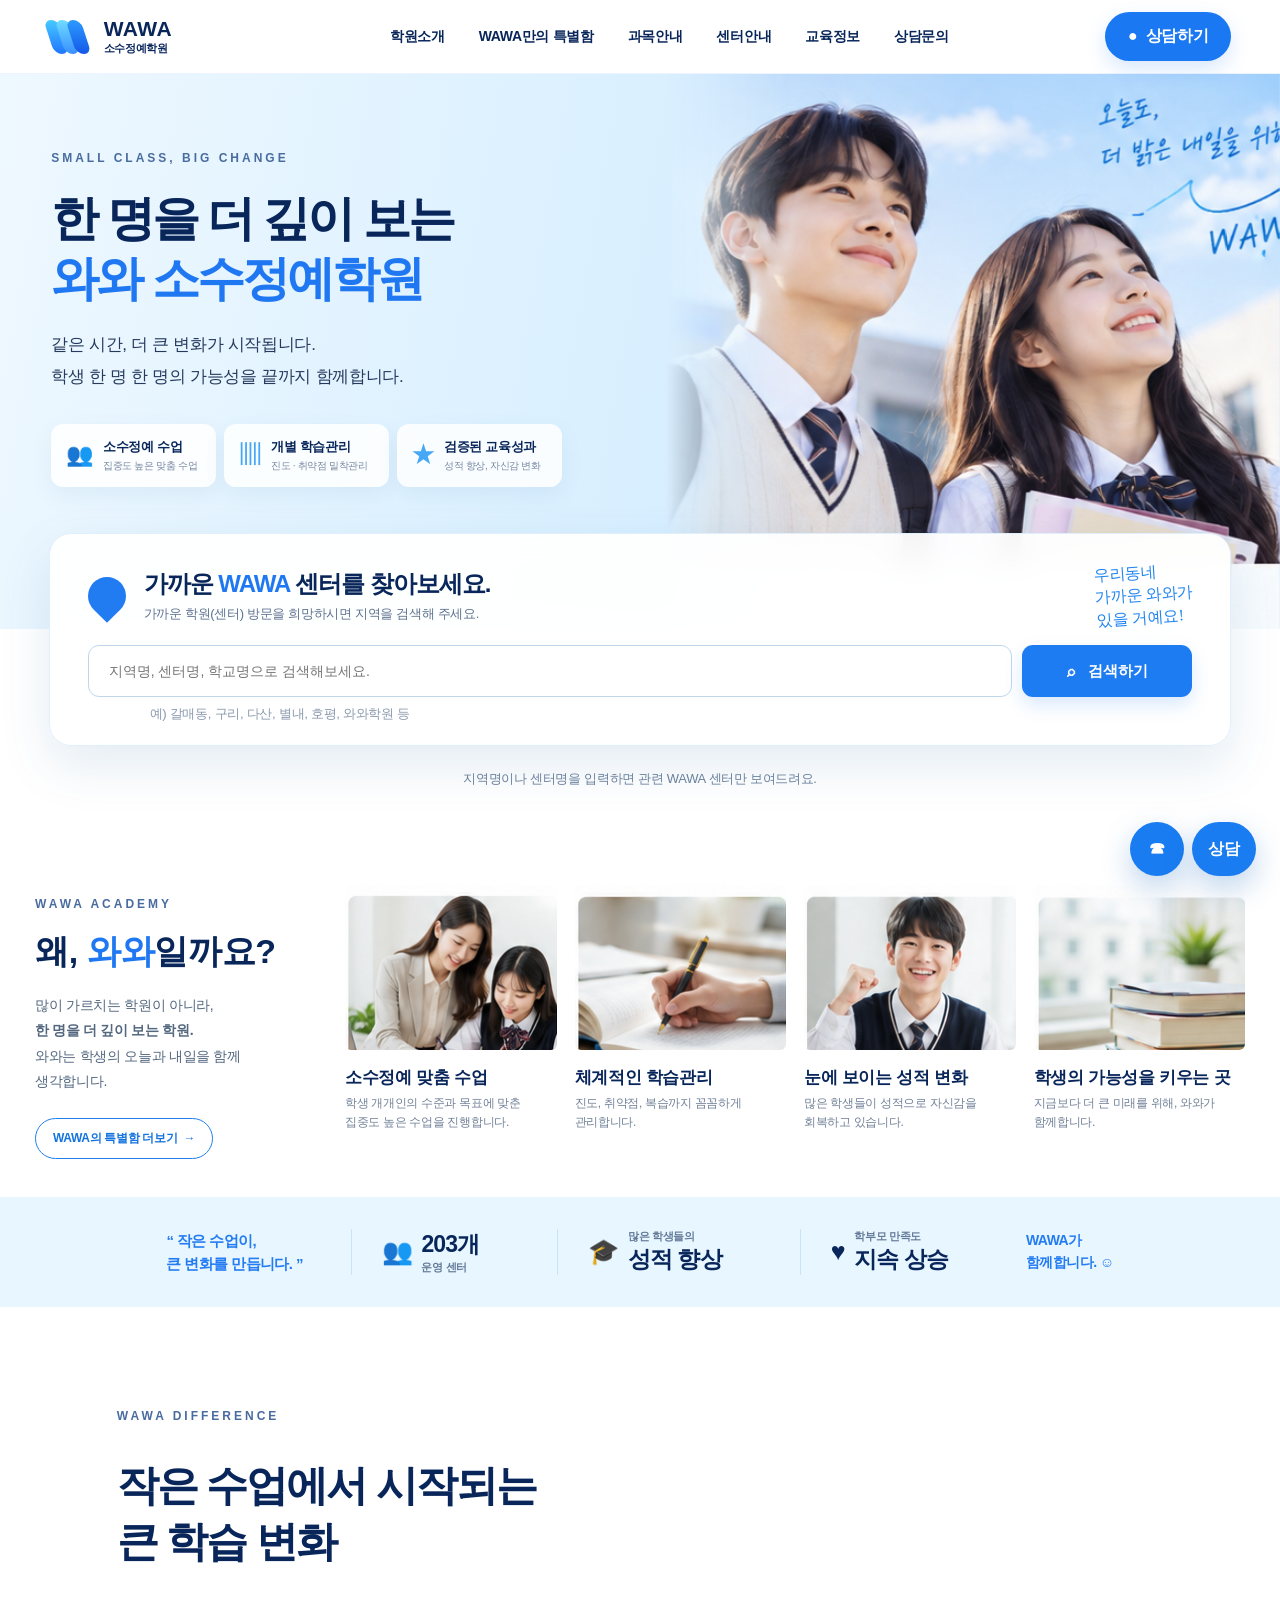
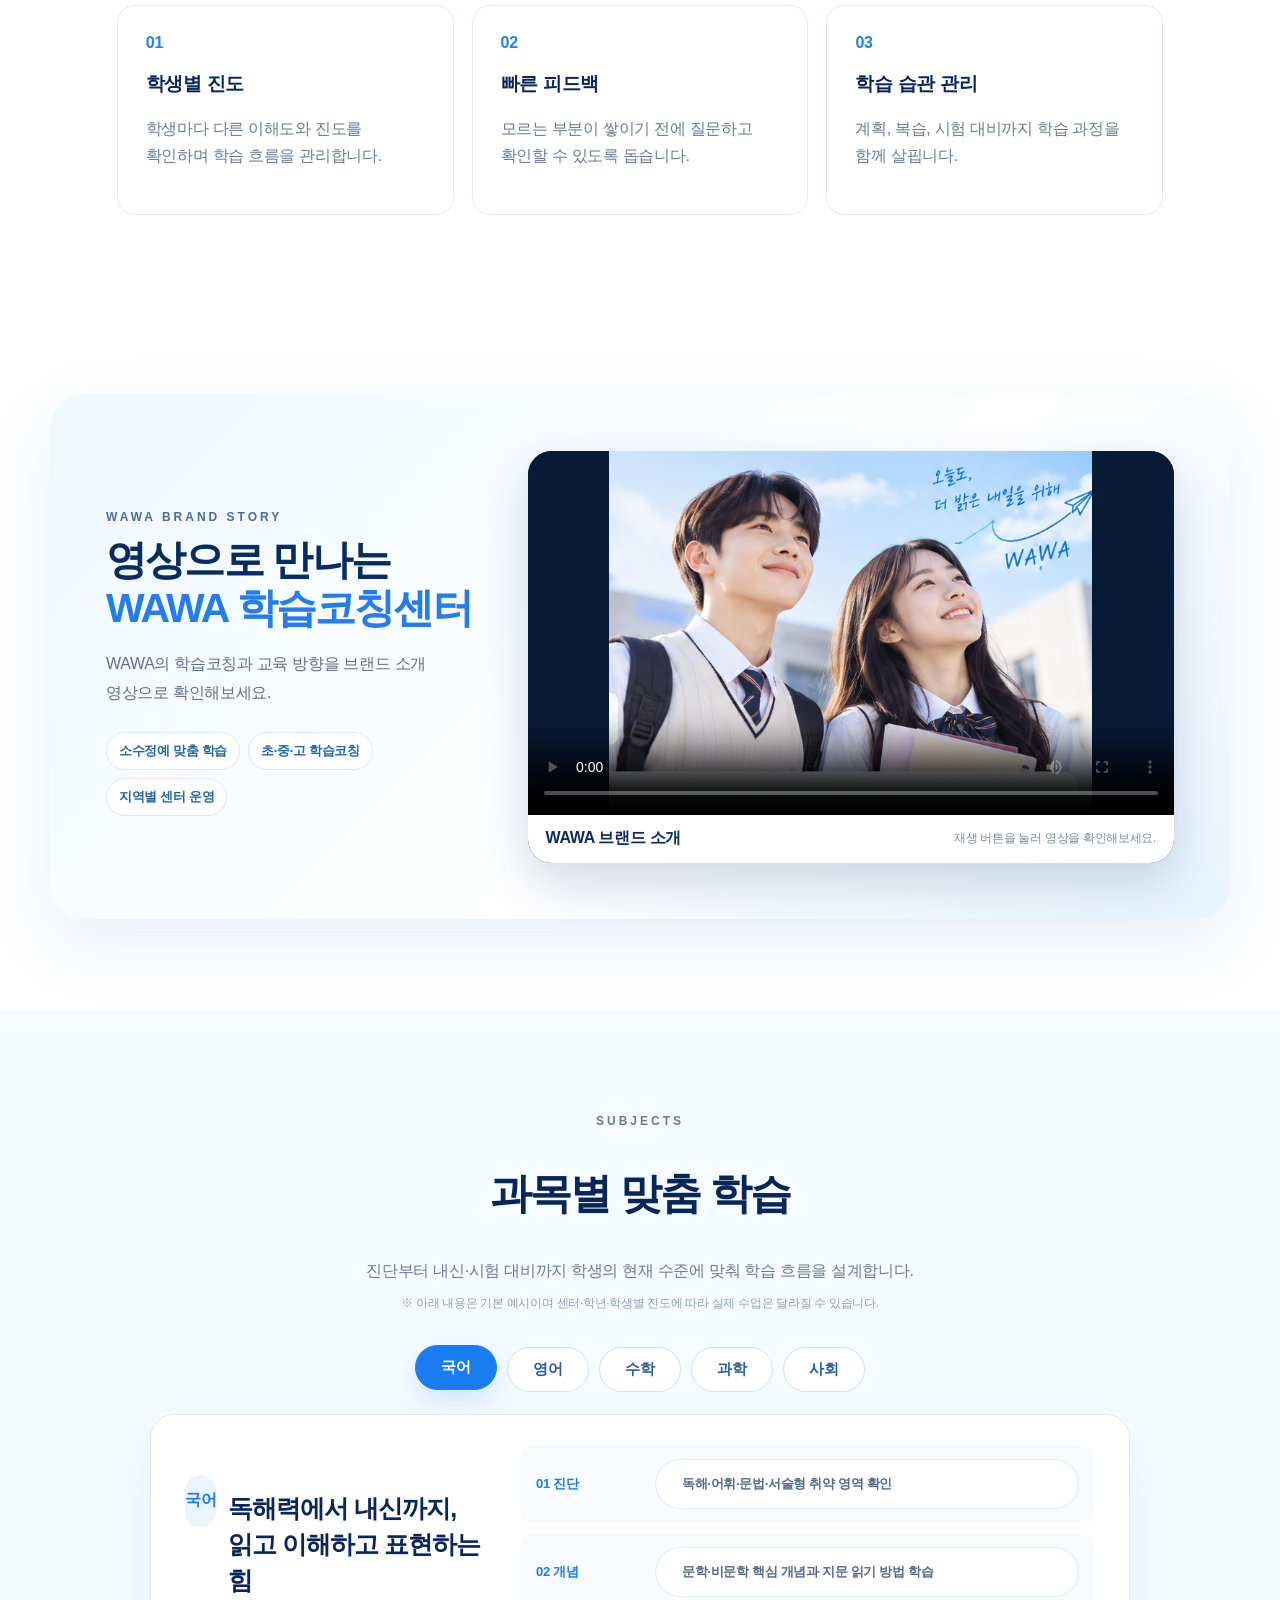
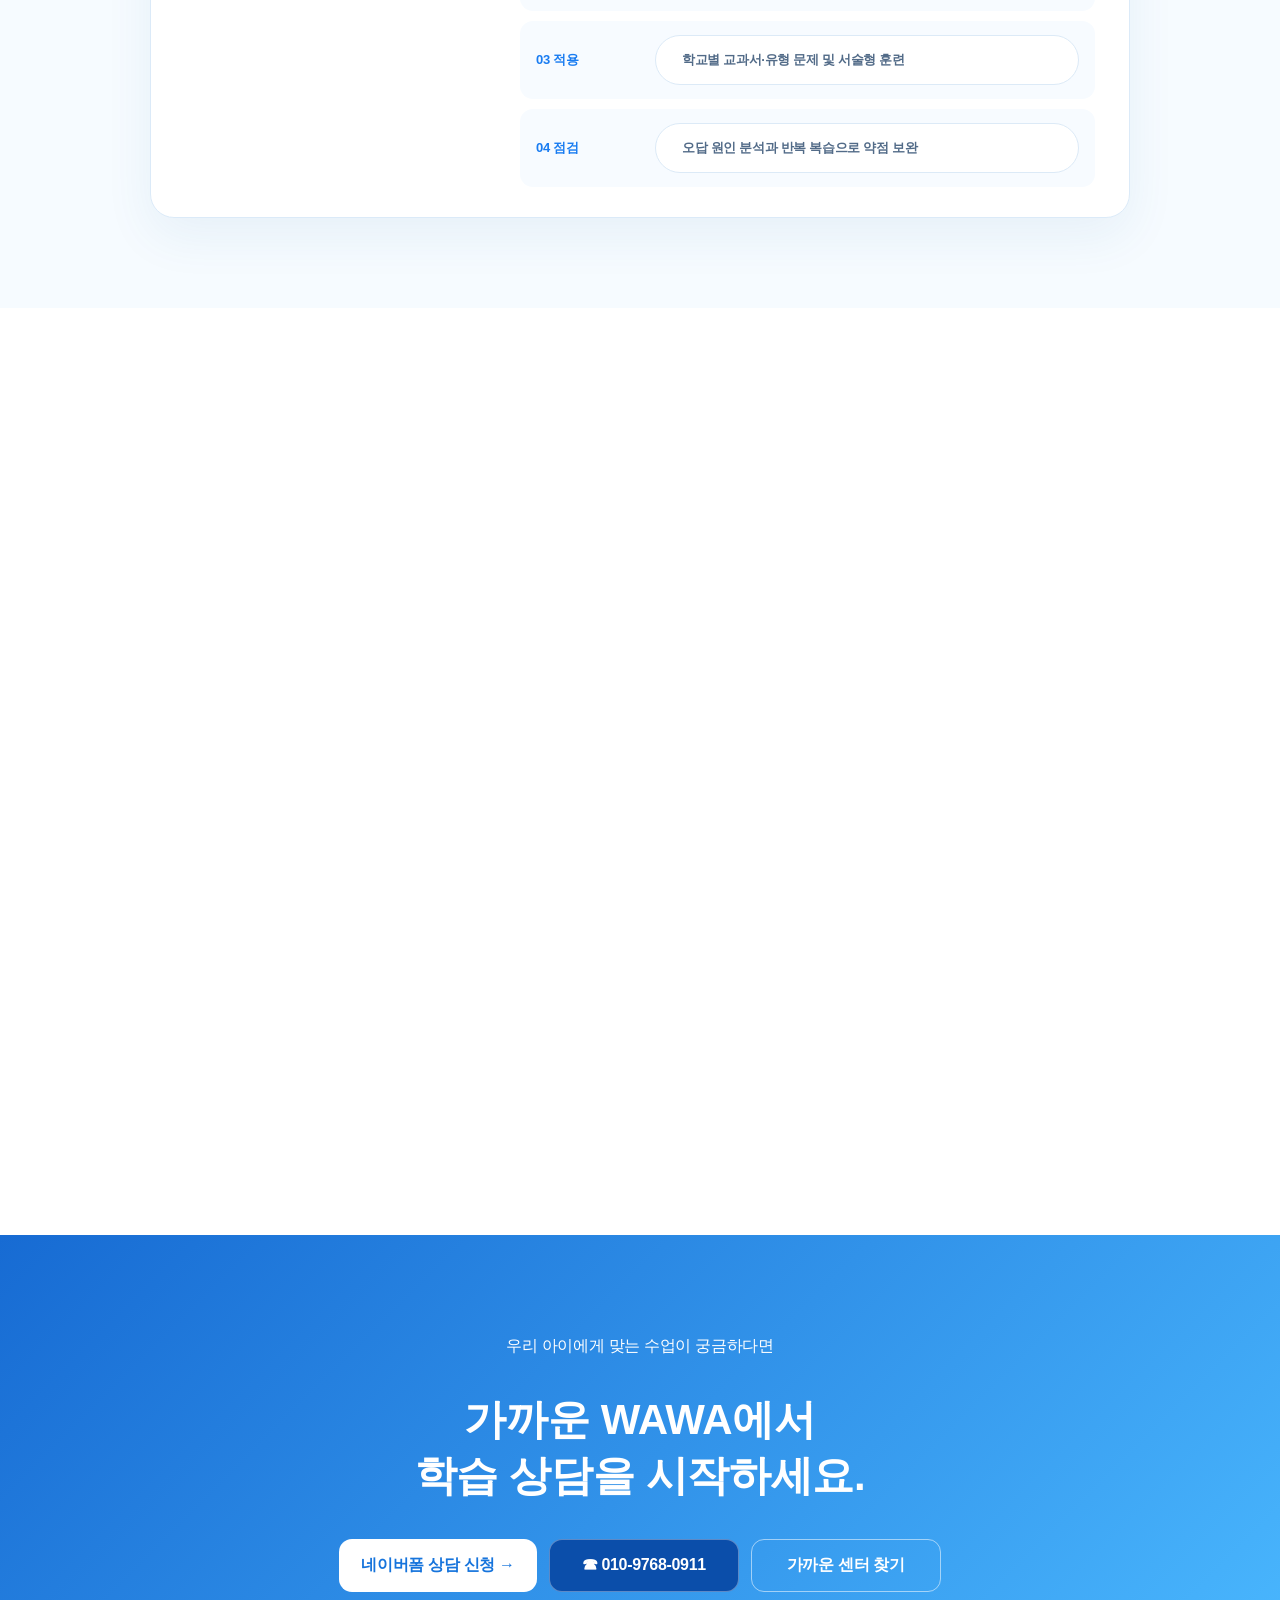
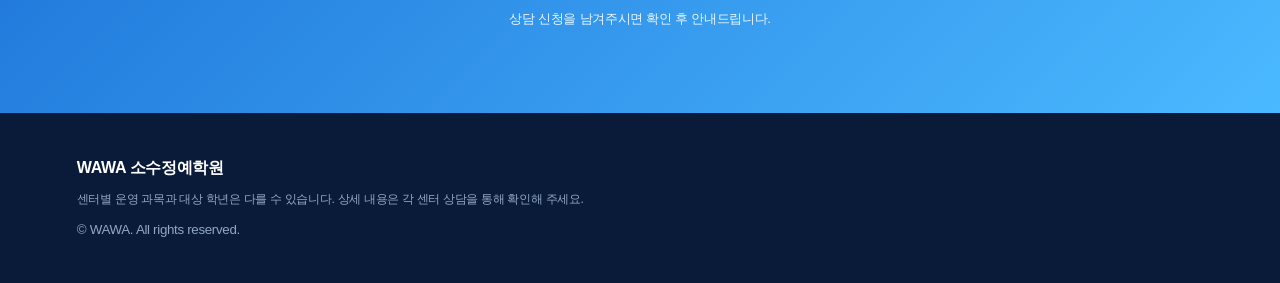
==== index.html @ 38dc9456 "Add files via upload" ====
<!doctype html>
<html lang="ko"><head>
<link rel="icon" href="/favicon.ico" sizes="any">
<link rel="icon" type="image/png" href="/favicon-192.png">
  <meta name="naver-site-verification" content="d543000c79854238c80ed55fcc402723fc69e5c9" /><meta charset="utf-8"><meta name="viewport" content="width=device-width,initial-scale=1">
<title>WAWA 와와 소수정예학원 | 한 명을 더 깊이 보는 학원</title>
<meta name="description" content="WAWA 와와 소수정예학원. 소수정예 맞춤 수업, 학생별 학습관리, 지역별 WAWA 센터 검색과 교육정보를 제공합니다.">
<link rel="stylesheet" href="style.css"><script src="https://identity.netlify.com/v1/netlify-identity-widget.js"></script><script type="application/ld+json">{"@context":"https://schema.org","@type":"EducationalOrganization","name":"WAWA 소수정예학원"}</script><link rel="alternate" type="application/rss+xml" title="WAWA 교육정보 RSS" href="rss.xml">
</head>
<body>
<header class="topbar"><a class="brand" href="#"><span class="wmark"><i></i><i></i><i></i></span><span><strong>WAWA</strong><small>소수정예학원</small></span></a><nav><a href="#about">학원소개</a><a href="#difference">WAWA만의 특별함</a><a href="#subjects">과목안내</a><a href="#centers">센터안내</a><a href="blog.html">교육정보</a><a href="#consult">상담문의</a></nav><a class="consult-pill" href="https://naver.me/GZ6iPX5b" target="_blank" rel="noopener">● &nbsp;상담하기</a></header>
<main>
<section class="hero"><div class="hero-copy"><p class="eyebrow">SMALL CLASS, BIG CHANGE</p><h1>한 명을 더 깊이 보는<br><em>와와 소수정예학원</em></h1><p class="hero-desc">같은 시간, 더 큰 변화가 시작됩니다.<br>학생 한 명 한 명의 가능성을 끝까지 함께합니다.</p><div class="hero-points"><div><b>👥</b><span><strong>소수정예 수업</strong><small>집중도 높은 맞춤 수업</small></span></div><div><b>▥</b><span><strong>개별 학습관리</strong><small>진도 · 취약점 밀착관리</small></span></div><div><b>★</b><span><strong>검증된 교육성과</strong><small>성적 향상, 자신감 변화</small></span></div></div></div><div class="hero-photo"><img src="wawa-ai-students.png" alt="WAWA 학원에서 학습하는 학생 이미지"></div></section>
<section id="centers" class="finder-wrap"><div class="finder"><div class="finder-title"><span class="pin">●</span><div><h2>가까운 <em>WAWA</em> 센터를 찾아보세요.</h2><p>가까운 학원(센터) 방문을 희망하시면 지역을 검색해 주세요.</p></div><span class="finder-note">우리동네<br>가까운 와와가<br>있을 거예요!</span></div><div class="search-row"><input id="search" placeholder="지역명, 센터명, 학교명으로 검색해보세요."><button id="searchBtn">⌕ &nbsp; 검색하기</button></div><small class="examples">예) 갈매동, 구리, 다산, 별내, 호평, 와와학원 등</small></div><div id="searchState" class="search-state">지역명이나 센터명을 입력하면 관련 WAWA 센터만 보여드려요.</div><div class="centers search-results" id="centerGrid"><article class="center-card" data-search="가경점 충북 청주시 흥덕구 서현북로 18  2층 와와학습코칭학원 서현초, 서경초 · 서현중, 경덕중, 서현중 · 사대부고, 서원고, 청주외고 국어 영어 수학 사회"><div class="tag">WAWA 가경점</div><h3>가경점 와와학습코칭</h3><p class="addr">충북 청주시 흥덕구 서현북로 18  2층 와와학습코칭학원</p><p class="registration"><b>교육지원청 등록번호</b> 충청북도청주교육지원청 제 5888호</p><p><b>주요 과목</b> 국어 · 영어 · 수학 · 사회</p><p><b>인근 학교</b> 서현초, 서경초 · 서현중, 경덕중, 서현중 · 사대부고, 서원고, 청주외고</p><p class="strength">초등 전과목관리(+독서활동)가능 
중등 국영수사과 관리 가능
고등 영수 외에 입시상담가능</p><a class="text-link" href="https://naver.me/GZ6iPX5b" target="_blank" rel="noopener">상담 문의 →</a></article><article class="center-card" data-search="가좌점 서울 서대문구 가재울로 52  승우빌딩 301호 가재울초, 연가초 · 가재울고 국어 영어 수학 과학 사회"><div class="tag">WAWA 가좌점</div><h3>가좌점 와와학습코칭</h3><p class="addr">서울 서대문구 가재울로 52  승우빌딩 301호</p><p class="registration"><b>교육지원청 등록번호</b> 서울서부교육지원청 등록 제02202000014호</p><p><b>주요 과목</b> 국어 · 영어 · 수학 · 과학 · 사회</p><p><b>인근 학교</b> 가재울초, 연가초 · 가재울고</p><a class="text-link" href="https://naver.me/GZ6iPX5b" target="_blank" rel="noopener">상담 문의 →</a></article><article class="center-card" data-search="갈매점 경기 구리시 갈매중앙로 79  에스엠타워 602호 갈매초, 산마루초 · 갈매중 · 갈매고 국어 영어 수학 과학 사회"><div class="tag">WAWA 갈매점</div><h3>갈매점 와와학습코칭</h3><p class="addr">경기 구리시 갈매중앙로 79  에스엠타워 602호</p><p class="registration"><b>교육지원청 등록번호</b> 구리남양주교육지원청 등록 제4331호</p><p><b>주요 과목</b> 국어 · 영어 · 수학 · 과학 · 사회</p><p><b>인근 학교</b> 갈매초, 산마루초 · 갈매중 · 갈매고</p><p class="strength">1대1밀착관리-학부모님께 회원피드백 수업직후 상시제공, 갈매중고 내신특화, 전과목관리가능</p><a class="text-link" href="https://naver.me/GZ6iPX5b" target="_blank" rel="noopener">상담 문의 →</a></article><article class="center-card" data-search="갈산점 경기도 이천시 갈산동 영창로 314  629-2외 2필지 주공프라자 504호 안흥초, 설봉초 · 이천중, 설봉중, 증포중 · 제일고, 이현고 국어 영어 수학 사회"><div class="tag">WAWA 갈산점</div><h3>갈산점 와와학습코칭</h3><p class="addr">경기도 이천시 갈산동 영창로 314  629-2외 2필지 주공프라자 504호</p><p class="registration"><b>교육지원청 등록번호</b> 이천교육지원청 등록 제1127호</p><p><b>주요 과목</b> 국어 · 영어 · 수학 · 사회</p><p><b>인근 학교</b> 안흥초, 설봉초 · 이천중, 설봉중, 증포중 · 제일고, 이현고</p><a class="text-link" href="https://naver.me/GZ6iPX5b" target="_blank" rel="noopener">상담 문의 →</a></article><article class="center-card" data-search="강릉교동점 강원특별자치도 강릉시 정원로 44  202호 와와학습코칭학원 율곡초, 경포초 · 관동중, 율곡중, 해람중, 솔올중, 경포중 · 강여고, 강일여고, 명륜고, 제일고, 강릉고 영어 수학"><div class="tag">WAWA 강릉교동점</div><h3>강릉교동점 와와학습코칭</h3><p class="addr">강원특별자치도 강릉시 정원로 44  202호 와와학습코칭학원</p><p class="registration"><b>교육지원청 등록번호</b> 강릉교육지원청 등록 제1386호</p><p><b>주요 과목</b> 영어 · 수학</p><p><b>인근 학교</b> 율곡초, 경포초 · 관동중, 율곡중, 해람중, 솔올중, 경포중 · 강여고, 강일여고, 명륜고, 제일고, 강릉고</p><p class="strength">시험기간 자습반 운영 및 수업과목별 기출문제 보유. 시험기간 간식제공. 기본 상비약 구비. 시내에서 도보 7분거리 현재 소수정예로 지도 가능합니다.
새로 셋팅하여 환경이 깔끔합니다. 주위 유해시설 없습니다. 코치들이 상냥합니다. 하위권 성적 올린 사례 많습니다.</p><a class="text-link" href="https://naver.me/GZ6iPX5b" target="_blank" rel="noopener">상담 문의 →</a></article><article class="center-card" data-search="개신점 충청북도 청주시 서원구 개신동 경신로 31-1  402호 개신초, 서경초, 가경초, 죽림초, 서원초 · 가경중, 서경중, 경덕중, 사대부중, 성화중, 서원중 · 서원고, 사대부고, 청주고, 중앙여고, 운호고, 봉명고, 흥덕고, 세광고 국어 영어 수학"><div class="tag">WAWA 개신점</div><h3>개신점 와와학습코칭</h3><p class="addr">충청북도 청주시 서원구 개신동 경신로 31-1  402호</p><p class="registration"><b>교육지원청 등록번호</b> 청주교육지원청 등록 제4620호</p><p><b>주요 과목</b> 국어 · 영어 · 수학</p><p><b>인근 학교</b> 개신초, 서경초, 가경초, 죽림초, 서원초 · 가경중, 서경중, 경덕중, 사대부중, 성화중, 서원중 · 서원고, 사대부고, 청주고, 중앙여고, 운호고, 봉명고, 흥덕고, 세광고</p><p class="strength">-. 주변 학교에 대한 풍부한 데이터확보로 타겟 관리 가능
   (서경중,사대부중,가경중/ 서원고,사대부고/ 내신이 필요한 청주공고,충북공고,청주여상)
-. 평일~일요일까지 수업 오픈으로 최대한 학생별 맞춤 시간표 관리 가능.
-. 초등~ 고3 수능준비까지 가능한 강사진. 
-. 전국 와와에서 회원 유지개월수가 높은 지점.</p><a class="text-link" href="https://naver.me/GZ6iPX5b" target="_blank" rel="noopener">상담 문의 →</a></article><article class="center-card" data-search="거제수월점 경남 거제시 수양로 462  3층 수월초, 제산초 · 수월중, 거제중앙중 · 거제중앙고, 연초고, 상문고 영어 수학"><div class="tag">WAWA 거제수월점</div><h3>거제수월점 와와학습코칭</h3><p class="addr">경남 거제시 수양로 462  3층</p><p class="registration"><b>교육지원청 등록번호</b> 거제교육지원청 등록 제1558호</p><p><b>주요 과목</b> 영어 · 수학</p><p><b>인근 학교</b> 수월초, 제산초 · 수월중, 거제중앙중 · 거제중앙고, 연초고, 상문고</p><p class="strength">고등 회원이 많아서 면학분위기가 아주 잘 형성 되어져 있어서 초중등 부모님들께서 만족해 하십니다. 고등까지 전부 수업이 가능한 강사들로 이루어져 있어서 교수법이 뛰어납니다.</p><a class="text-link" href="https://naver.me/GZ6iPX5b" target="_blank" rel="noopener">상담 문의 →</a></article><article class="center-card" data-search="고잔점 경기 안산시 단원구 광덕대로 130  폴리타운 b동 513호  국어 영어 수학"><div class="tag">WAWA 고잔점</div><h3>고잔점 와와학습코칭</h3><p class="addr">경기 안산시 단원구 광덕대로 130  폴리타운 B동 513호</p><p class="registration"><b>교육지원청 등록번호</b> 안산교육지원청 등록 제4176호</p><p><b>주요 과목</b> 국어 · 영어 · 수학</p><p><b>인근 학교</b> 센터별 상담</p><p class="strength">현재 수업 배치불가
베테랑 교사진
기본시스템 잘 활용</p><a class="text-link" href="https://naver.me/GZ6iPX5b" target="_blank" rel="noopener">상담 문의 →</a></article><article class="center-card" data-search="관저점 대전 서구 구봉로 133  1542번지 205호 서일고, 서일여고 국어 영어 수학 과학 사회"><div class="tag">WAWA 관저점</div><h3>관저점 와와학습코칭</h3><p class="addr">대전 서구 구봉로 133  1542번지 205호</p><p class="registration"><b>교육지원청 등록번호</b> 대전서부교육지원청 등록 제 서4277호</p><p><b>주요 과목</b> 국어 · 영어 · 수학 · 과학 · 사회</p><p><b>인근 학교</b> 서일고, 서일여고</p><p class="strength">초등회원 &lt;10분독서&gt;로 수업 시작. 한 과목 두명의 강사가 관리. 매 수업 시간 학습일지 작성.</p><a class="text-link" href="https://naver.me/GZ6iPX5b" target="_blank" rel="noopener">상담 문의 →</a></article><article class="center-card" data-search="관평점 대전 유성구 관평2로 46  밸리타운 501 동화초, 관평초 · 동화중, 관평중 · 중일고, 용산고 국어 영어 수학"><div class="tag">WAWA 관평점</div><h3>관평점 와와학습코칭</h3><p class="addr">대전 유성구 관평2로 46  밸리타운 501</p><p class="registration"><b>교육지원청 등록번호</b> 대전서부교육지원청 등록 제 서4761호</p><p><b>주요 과목</b> 국어 · 영어 · 수학</p><p><b>인근 학교</b> 동화초, 관평초 · 동화중, 관평중 · 중일고, 용산고</p><p class="strength">초등부 관리가 잘 되는 센터 / 분기별 이벤트가 있고, 초등부 매월 평가서가 있는 센터 / 밝은 분위기의 딱딱하지 않은 센터 / 회원관리 및 상담관리가 잘 되는 센터</p><a class="text-link" href="https://naver.me/GZ6iPX5b" target="_blank" rel="noopener">상담 문의 →</a></article><article class="center-card" data-search="광명점 경기 광명시 광명로 823  광명현대타운 7층 701호 광남중, 광문중 · 광문고 국어 영어 수학"><div class="tag">WAWA 광명점</div><h3>광명점 와와학습코칭</h3><p class="addr">경기 광명시 광명로 823  광명현대타운 7층 701호</p><p class="registration"><b>교육지원청 등록번호</b> 광명교육지원청 등록 제1964호</p><p><b>주요 과목</b> 국어 · 영어 · 수학</p><p><b>인근 학교</b> 광남중, 광문중 · 광문고</p><a class="text-link" href="https://naver.me/GZ6iPX5b" target="_blank" rel="noopener">상담 문의 →</a></article><article class="center-card" data-search="광장점 서울 광진구 광나루로 584  동서울빌딩 5 양진중, 광장중 · 광남고, 단대부고, 건대부고 국어 영어 수학 과학"><div class="tag">WAWA 광장점</div><h3>광장점 와와학습코칭</h3><p class="addr">서울 광진구 광나루로 584  동서울빌딩 5</p><p class="registration"><b>교육지원청 등록번호</b> 성동광진교육지원청 등록 제 2316호</p><p><b>주요 과목</b> 국어 · 영어 · 수학 · 과학</p><p><b>인근 학교</b> 양진중, 광장중 · 광남고, 단대부고, 건대부고</p><p class="strength">1. 배치 즉시 당일 상담 날짜 세팅 2. 영수 경력10년이상 코치들 구성
 3. 따뜻하고 재미있는 분위기 4. 플래너 관리 5. 방학특강, 시험대비특강으로 부족한 부분 추가지도
 6. 학부모와의 적극적인 소통</p><a class="text-link" href="https://naver.me/GZ6iPX5b" target="_blank" rel="noopener">상담 문의 →</a></article><article class="center-card" data-search="교하점 경기 파주시 청석로 272  센타프라자1 제8층 제803 청석초, 석곶초, 두일초 · 교하중, 두일중, 심학중 · 교하고, 심학고 수학 과학"><div class="tag">WAWA 교하점</div><h3>교하점 와와학습코칭</h3><p class="addr">경기 파주시 청석로 272  센타프라자1 제8층 제803</p><p class="registration"><b>교육지원청 등록번호</b> 경기도파주교육지원청 제1975호</p><p><b>주요 과목</b> 수학 · 과학</p><p><b>인근 학교</b> 청석초, 석곶초, 두일초 · 교하중, 두일중, 심학중 · 교하고, 심학고</p><p class="strength">모든회원 - 플래너작성 , 단체카톡방, 빠른소통(출결/특이사항) , 국영수과 수업</p><a class="text-link" href="https://naver.me/GZ6iPX5b" target="_blank" rel="noopener">상담 문의 →</a></article><article class="center-card" data-search="구산점 서울특별시 은평구 역촌동 연서로 130  4층 구산중, 은평중 · 예일여중고, 선일여중고 국어 영어 수학"><div class="tag">WAWA 구산점</div><h3>구산점 와와학습코칭</h3><p class="addr">서울특별시 은평구 역촌동 연서로 130  4층</p><p class="registration"><b>교육지원청 등록번호</b> 서울서부교육지원청 등록 제02201700143호</p><p><b>주요 과목</b> 국어 · 영어 · 수학</p><p><b>인근 학교</b> 구산중, 은평중 · 예일여중고, 선일여중고</p><a class="text-link" href="https://naver.me/GZ6iPX5b" target="_blank" rel="noopener">상담 문의 →</a></article><article class="center-card" data-search="구월점 인천 남동구 선수촌공원로23번길 6-29  다복타워 401호 와와학습코칭학원 성리초 · 성리중 국어 영어 수학 과학 사회"><div class="tag">WAWA 구월점</div><h3>구월점 와와학습코칭</h3><p class="addr">인천 남동구 선수촌공원로23번길 6-29  다복타워 401호 와와학습코칭학원</p><p class="registration"><b>교육지원청 등록번호</b> 인천광역시동부교육지원청 제4031호</p><p><b>주요 과목</b> 국어 · 영어 · 수학 · 과학 · 사회</p><p><b>인근 학교</b> 성리초 · 성리중</p><p class="strength">정돈된 학습환경
학습계획을 관리하는 학원
학생들의 소리에 귀 기울이는 학원
청소년 코칭 전문가</p><a class="text-link" href="https://naver.me/GZ6iPX5b" target="_blank" rel="noopener">상담 문의 →</a></article><article class="center-card" data-search="금릉점 경기 파주시 금빛로 24-27  제일메디컬 502 금릉초, 금화초, 새금초, 금촌초 · 금릉중, 금촌중, 문산중 · 금촌고, 문산제일고 국어 영어 수학 과학 사회"><div class="tag">WAWA 금릉점</div><h3>금릉점 와와학습코칭</h3><p class="addr">경기 파주시 금빛로 24-27  제일메디컬 502</p><p class="registration"><b>교육지원청 등록번호</b> 파주교육지원청 등록 제1594호</p><p><b>주요 과목</b> 국어 · 영어 · 수학 · 과학 · 사회</p><p><b>인근 학교</b> 금릉초, 금화초, 새금초, 금촌초 · 금릉중, 금촌중, 문산중 · 금촌고, 문산제일고</p><p class="strength">첫상담부터 정착까지 센터장 밀착관리/학생별 단톡방운영/매월정기고사/연2회 코칭데이/중2이상 지필대비 주말자습운영</p><a class="text-link" href="https://naver.me/GZ6iPX5b" target="_blank" rel="noopener">상담 문의 →</a></article><article class="center-card" data-search="금천점 서울 금천구 금하로 763  벽산아파트 제중심상가동 3층 306-2,307,308 탑동초 · 동일중, 세일중 · 매그넷고, 동일여고, 금천고, 문일고 국어 영어 수학 과학 사회"><div class="tag">WAWA 금천점</div><h3>금천점 와와학습코칭</h3><p class="addr">서울 금천구 금하로 763  벽산아파트 제중심상가동 3층 306-2,307,308</p><p class="registration"><b>교육지원청 등록번호</b> 서울남부교육지원청 등록 제 5726호</p><p><b>주요 과목</b> 국어 · 영어 · 수학 · 과학 · 사회</p><p><b>인근 학교</b> 탑동초 · 동일중, 세일중 · 매그넷고, 동일여고, 금천고, 문일고</p><p class="strength">국,영,수 초등부터 고3(이과)까지 가능/경력이 탁월한 강사들의 강의력</p><a class="text-link" href="https://naver.me/GZ6iPX5b" target="_blank" rel="noopener">상담 문의 →</a></article><article class="center-card" data-search="기흥구청점 경기 용인시 기흥구 구갈로60번길 15  경영빌딩 3층 와와학습코칭학원 구갈초, 산양초, 관곡초 · 구갈중, 신갈중, 신릉중 · 기흥고, 신갈고, 성지고 국어 영어 수학"><div class="tag">WAWA 기흥구청점</div><h3>기흥구청점 와와학습코칭</h3><p class="addr">경기 용인시 기흥구 구갈로60번길 15  경영빌딩 3층 와와학습코칭학원</p><p class="registration"><b>교육지원청 등록번호</b> 경기도용인교육지원청 등록 제 5253호</p><p><b>주요 과목</b> 국어 · 영어 · 수학</p><p><b>인근 학교</b> 구갈초, 산양초, 관곡초 · 구갈중, 신갈중, 신릉중 · 기흥고, 신갈고, 성지고</p><p class="strength">편안한 수업 분위기/ 강사 소통이 빠름/ 유지율이 높음</p><a class="text-link" href="https://naver.me/GZ6iPX5b" target="_blank" rel="noopener">상담 문의 →</a></article><article class="center-card" data-search="남외점 울산 중구 남외3길 15  남외프라자 401호 남외초 · 남외중,울산중 · 울산고,가온고 국어 영어 수학"><div class="tag">WAWA 남외점</div><h3>남외점 와와학습코칭</h3><p class="addr">울산 중구 남외3길 15  남외프라자 401호</p><p class="registration"><b>교육지원청 등록번호</b> 울산강북교육지원청 등록 제5626호</p><p><b>주요 과목</b> 국어 · 영어 · 수학</p><p><b>인근 학교</b> 남외초 · 남외중,울산중 · 울산고,가온고</p><p class="strength">남외중 내신대비에 강점인 센터이며 
모의평가로 내신대비 적중률과 시험치는 분위기형성으로  상위권학생들이 많이 분포되어있고 
시험기간에 국,영,수수업듣고있는 아이들에 한정해서 타과목특강이 있습니다~
남외초학생들이 걸어오기좋은 거리에 남외초만을 위한형성평가대비및 
코칭데이를통한 아이들학습습관과 기초부터심화까지 눈높이에 맞춘수업이가능합니다</p><a class="text-link" href="https://naver.me/GZ6iPX5b" target="_blank" rel="noopener">상담 문의 →</a></article><article class="center-card" data-search="내발산점 서울 강서구 마곡중앙4로 74  이웰메디파크 제4층 401,402호 가곡초등학교 공진초등학교 · 등명중학교, 마곡하늬중학교,명덕여중,수명중 · 수명고, 광영고, 명덕여자고등학교,화곡고 국어 영어 수학 과학 사회"><div class="tag">WAWA 내발산점</div><h3>내발산점 와와학습코칭</h3><p class="addr">서울 강서구 마곡중앙4로 74  이웰메디파크 제4층 401,402호</p><p class="registration"><b>교육지원청 등록번호</b> 강서양천교육지원청 등록 제 5444호</p><p><b>주요 과목</b> 국어 · 영어 · 수학 · 과학 · 사회</p><p><b>인근 학교</b> 가곡초등학교 공진초등학교 · 등명중학교, 마곡하늬중학교,명덕여중,수명중 · 수명고, 광영고, 명덕여자고등학교,화곡고</p><p class="strength">대형학원에서 하기 힘든 개별 관리와 학습코칭 주1회, 필요시는 일대일 수업까지 병행해서 학생에게 최적화된 수업방식을 선택할수 있습니다.  내신대비와 수행평가 뿐 아니라 수능대비까지 가능합니다.

집중학교 :  등명중학교, 명덕여자중학교, 마곡하늬중학교, 수명중학교, 화곡중학교 // 수명고, 광영고, 화곡고, 명덕여자고등학교 

(참고 명덕외고, 특성화고, 기타 너무 먼 학교는 관리 어렵습니다.)</p><a class="text-link" href="https://naver.me/GZ6iPX5b" target="_blank" rel="noopener">상담 문의 →</a></article><article class="center-card" data-search="노형점 제주시 과원북4길 27, 2층(노형동) 노형초 · 서중, 중앙중 · 지역내 모든 고등학교 가능 영어 수학"><div class="tag">WAWA 노형점</div><h3>노형점 와와학습코칭</h3><p class="addr">제주시 과원북4길 27, 2층(노형동)</p><p class="registration"><b>교육지원청 등록번호</b> 제주시교육지원청 등록 제2163호</p><p><b>주요 과목</b> 영어 · 수학</p><p><b>인근 학교</b> 노형초 · 서중, 중앙중 · 지역내 모든 고등학교 가능</p><a class="text-link" href="https://naver.me/GZ6iPX5b" target="_blank" rel="noopener">상담 문의 →</a></article><article class="center-card" data-search="논현점 인천 남동구 청능대로 559  2 동방초, 원동초 · 고잔중 · 고잔고 국어 영어 수학"><div class="tag">WAWA 논현점</div><h3>논현점 와와학습코칭</h3><p class="addr">인천 남동구 청능대로 559  2</p><p class="registration"><b>교육지원청 등록번호</b> 인천동부교육지원청 등록 제3283호</p><p><b>주요 과목</b> 국어 · 영어 · 수학</p><p><b>인근 학교</b> 동방초, 원동초 · 고잔중 · 고잔고</p><a class="text-link" href="https://naver.me/GZ6iPX5b" target="_blank" rel="noopener">상담 문의 →</a></article><article class="center-card" data-search="다산도농점 경기 남양주시 도농로 29  604호 와와학습코칭센터 도농초, 금교초, 미금초, · 동화중, 도농중, 가운중 · 도농고, 가운고, 다산고 국어 영어 수학 과학 사회"><div class="tag">WAWA 다산도농점</div><h3>다산도농점 와와학습코칭</h3><p class="addr">경기 남양주시 도농로 29  604호 와와학습코칭센터</p><p class="registration"><b>교육지원청 등록번호</b> 경기도구리남양주교육지원청 제4749호</p><p><b>주요 과목</b> 국어 · 영어 · 수학 · 과학 · 사회</p><p><b>인근 학교</b> 도농초, 금교초, 미금초, · 동화중, 도농중, 가운중 · 도농고, 가운고, 다산고</p><p class="strength">월정기평가를 매월 봅니다. 보고나면 보고서 및 코칭평가서를 제공합니다
코칭 데이 및 입시설명회 특강을 통해서 학생들의 부족한 점을 매월분석하여 보완을 합니다.

학부모 학습방을 통해서 수업에 대한 일정을 공유하며 숙제와 부족한 공부는 30분꼭 남겨서 완벽학습을 하며 시험기간에는 1시부터 자습을 통해서 시험대비에 대한 4주 준비를 미리하고있습니다</p><a class="text-link" href="https://naver.me/GZ6iPX5b" target="_blank" rel="noopener">상담 문의 →</a></article><article class="center-card" data-search="다산점 경기 남양주시 다산중앙로146번길 12-14  다산메트로타워 604호 다산초 · 다산중 · 다산고, 도농고 국어 영어 사회"><div class="tag">WAWA 다산점</div><h3>다산점 와와학습코칭</h3><p class="addr">경기 남양주시 다산중앙로146번길 12-14  다산메트로타워 604호</p><p class="registration"><b>교육지원청 등록번호</b> 구리남양주교육지원청 등록 제4125호</p><p><b>주요 과목</b> 국어 · 영어 · 사회</p><p><b>인근 학교</b> 다산초 · 다산중 · 다산고, 도농고</p><a class="text-link" href="https://naver.me/GZ6iPX5b" target="_blank" rel="noopener">상담 문의 →</a></article><article class="center-card" data-search="다산점(w+) 경기 남양주시 다산순환로 350  kb골든타워 310호 더블유플러스학원  수학 과학"><div class="tag">WAWA 다산점(W+)</div><h3>다산점(W+) 와와학습코칭</h3><p class="addr">경기 남양주시 다산순환로 350  KB골든타워 310호 더블유플러스학원</p><p class="registration"><b>교육지원청 등록번호</b> 경기도구리남양주교육지원청 제4711호</p><p><b>주요 과목</b> 수학 · 과학</p><p><b>인근 학교</b> 센터별 상담</p><a class="text-link" href="https://naver.me/GZ6iPX5b" target="_blank" rel="noopener">상담 문의 →</a></article><article class="center-card" data-search="다산지금점 경기 남양주시 다산지금로 139  3층 308호, 309호 다산한강초 · 다산한강중 국어 영어 수학 과학 사회"><div class="tag">WAWA 다산지금점</div><h3>다산지금점 와와학습코칭</h3><p class="addr">경기 남양주시 다산지금로 139  3층 308호, 309호</p><p class="registration"><b>교육지원청 등록번호</b> 구리남양주교육지원청 등록 제4349-1호</p><p><b>주요 과목</b> 국어 · 영어 · 수학 · 과학 · 사회</p><p><b>인근 학교</b> 다산한강초 · 다산한강중</p><a class="text-link" href="https://naver.me/GZ6iPX5b" target="_blank" rel="noopener">상담 문의 →</a></article><article class="center-card" data-search="단구점 강원특별자치도 원주시 서원대로 406  리더스빌딩 402 구곡초등학교, 서원주초등학교 · 남원주중학교, 단구중학교 · 치악고등학교, 원주고등학교 국어 영어 수학 과학 사회"><div class="tag">WAWA 단구점</div><h3>단구점 와와학습코칭</h3><p class="addr">강원특별자치도 원주시 서원대로 406  리더스빌딩 402</p><p class="registration"><b>교육지원청 등록번호</b> 원주교육지원청 등록 제2412호</p><p><b>주요 과목</b> 국어 · 영어 · 수학 · 과학 · 사회</p><p><b>인근 학교</b> 구곡초등학교, 서원주초등학교 · 남원주중학교, 단구중학교 · 치악고등학교, 원주고등학교</p><p class="strength">국,영,수,사,과 종합적인 관리가 가능한 센터</p><a class="text-link" href="https://naver.me/GZ6iPX5b" target="_blank" rel="noopener">상담 문의 →</a></article><article class="center-card" data-search="단대점 경기 성남시 수정구 산성대로 423  5층 단대초 · 서중, 은행중 · 성남고, 성일고, 숭신여고, 동광고 국어 영어 수학"><div class="tag">WAWA 단대점</div><h3>단대점 와와학습코칭</h3><p class="addr">경기 성남시 수정구 산성대로 423  5층</p><p class="registration"><b>교육지원청 등록번호</b> 성남교육지원청 등록 제6183호</p><p><b>주요 과목</b> 국어 · 영어 · 수학</p><p><b>인근 학교</b> 단대초 · 서중, 은행중 · 성남고, 성일고, 숭신여고, 동광고</p><a class="text-link" href="https://naver.me/GZ6iPX5b" target="_blank" rel="noopener">상담 문의 →</a></article><article class="center-card" data-search="당산점 서울 영등포구 당산로44길 3  삼성타운 504 당서초, 영동초, 당중초 · 당산중, 당산서중, 선유중 · 선유고, 여의도고, 여의도여고, 영등포여고, 관악고 국어 영어 수학"><div class="tag">WAWA 당산점</div><h3>당산점 와와학습코칭</h3><p class="addr">서울 영등포구 당산로44길 3  삼성타운 504</p><p class="registration"><b>교육지원청 등록번호</b> 서울남부교육지원청 등록 제 5746호</p><p><b>주요 과목</b> 국어 · 영어 · 수학</p><p><b>인근 학교</b> 당서초, 영동초, 당중초 · 당산중, 당산서중, 선유중 · 선유고, 여의도고, 여의도여고, 영등포여고, 관악고</p><a class="text-link" href="https://naver.me/GZ6iPX5b" target="_blank" rel="noopener">상담 문의 →</a></article><article class="center-card" data-search="당진중앙점 충남 당진시 당진중앙2로 211-5  효명프라자 404호 탑동초 · 호서중, 당진중 · 호서고, 당진고 국어 영어 수학 과학 사회"><div class="tag">WAWA 당진중앙점</div><h3>당진중앙점 와와학습코칭</h3><p class="addr">충남 당진시 당진중앙2로 211-5  효명프라자 404호</p><p class="registration"><b>교육지원청 등록번호</b> 당진교육지원청 등록 제617호</p><p><b>주요 과목</b> 국어 · 영어 · 수학 · 과학 · 사회</p><p><b>인근 학교</b> 탑동초 · 호서중, 당진중 · 호서고, 당진고</p><a class="text-link" href="https://naver.me/GZ6iPX5b" target="_blank" rel="noopener">상담 문의 →</a></article><article class="center-card" data-search="대구도남점 대구 북구 도남중앙로7길 20-3  위너프라자 402호 와와학습코칭학원 도남초, 국우초 · 학남중 강북중 · 학남고, 구암고, 강북고 국어 영어 수학 과학 사회"><div class="tag">WAWA 대구도남점</div><h3>대구도남점 와와학습코칭</h3><p class="addr">대구 북구 도남중앙로7길 20-3  위너프라자 402호 와와학습코칭학원</p><p class="registration"><b>교육지원청 등록번호</b> 대구광역시서부교육지원청 제2023-4500호</p><p><b>주요 과목</b> 국어 · 영어 · 수학 · 과학 · 사회</p><p><b>인근 학교</b> 도남초, 국우초 · 학남중 강북중 · 학남고, 구암고, 강북고</p><p class="strength">수업 시간내 타켓 학교 수행평가 대비 학교 유인물 빠른 분석 및 수업시간 바로 적용,  4주이상 주말 시험대비 특별 보강 및 영어 듣기 평가 대비 특강 주말 진행 , 국영수사과 초중고 모든 과목 일대일 전문 강사 수업 가능, 주말 활용 일대일 방문 수업 병행 가능</p><a class="text-link" href="https://naver.me/GZ6iPX5b" target="_blank" rel="noopener">상담 문의 →</a></article><article class="center-card" data-search="대구역점 대구 중구 서성로 99  대구역센트럴자이 상가 302호 와와학습코칭학원 수창초, 달성초, 종로초 · 계성중, 성명여중, 사대부중 · 사대부고, 경북여고, 신명고, 대구고, 경북예고, 칠성고 국어 영어 수학 과학 사회"><div class="tag">WAWA 대구역점</div><h3>대구역점 와와학습코칭</h3><p class="addr">대구 중구 서성로 99  대구역센트럴자이 상가 302호 와와학습코칭학원</p><p class="registration"><b>교육지원청 등록번호</b> 대구광역시동부교육지원청 제6571호</p><p><b>주요 과목</b> 국어 · 영어 · 수학 · 과학 · 사회</p><p><b>인근 학교</b> 수창초, 달성초, 종로초 · 계성중, 성명여중, 사대부중 · 사대부고, 경북여고, 신명고, 대구고, 경북예고, 칠성고</p><p class="strength">매 수업 후 수업 소통방에 피드백과 수업진행사항 공유
두달 마다 정기고사 후 성취보고서 공유
정기적 입시설명회, 코칭데이 진행</p><a class="text-link" href="https://naver.me/GZ6iPX5b" target="_blank" rel="noopener">상담 문의 →</a></article><article class="center-card" data-search="대구역점2호관 대구 중구 서성로 99  대구역센트럴자이 상가 203호 와와학습코칭학원 수창초, 종로초 · 계성중, 성명여중, 대구제일중, 사대부중 · 사대부고, 경북여고, 신명고, 칠성고 국어 영어 수학 과학 사회"><div class="tag">WAWA 대구역점2호관</div><h3>대구역점2호관 와와학습코칭</h3><p class="addr">대구 중구 서성로 99  대구역센트럴자이 상가 203호 와와학습코칭학원</p><p class="registration"><b>교육지원청 등록번호</b> 대구동부교육지원청 제 6950 호</p><p><b>주요 과목</b> 국어 · 영어 · 수학 · 과학 · 사회</p><p><b>인근 학교</b> 수창초, 종로초 · 계성중, 성명여중, 대구제일중, 사대부중 · 사대부고, 경북여고, 신명고, 칠성고</p><p class="strength">일대일 맞춤 개별 지도, 수행평가대비, 시험대비4주이상 주말 특별보강, 정기고사 진행, 개별 6개월 플랜, 성취보고서 제공</p><a class="text-link" href="https://naver.me/GZ6iPX5b" target="_blank" rel="noopener">상담 문의 →</a></article><article class="center-card" data-search="대구장기점 대구 달서구 장기로 252  장기협성휴포레 2층 209,210 장동초, 장기초, 성당초 · 원화중 국어 영어 수학 과학 사회"><div class="tag">WAWA 대구장기점</div><h3>대구장기점 와와학습코칭</h3><p class="addr">대구 달서구 장기로 252  장기협성휴포레 2층 209,210</p><p class="registration"><b>교육지원청 등록번호</b> 대구남부교육지원청 등록 제2020-80호</p><p><b>주요 과목</b> 국어 · 영어 · 수학 · 과학 · 사회</p><p><b>인근 학교</b> 장동초, 장기초, 성당초 · 원화중</p><p class="strength">1. 주기적인 유무선 상담 2. 철저한 수행&amp;내신 관리 3. 입시 상담 가능</p><a class="text-link" href="https://naver.me/GZ6iPX5b" target="_blank" rel="noopener">상담 문의 →</a></article><article class="center-card" data-search="덕이점 경기 고양시 일산서구 하이파크2로 40  금문프라자 804호 한산초, 덕이초, 백송초 국어 영어 수학 과학"><div class="tag">WAWA 덕이점</div><h3>덕이점 와와학습코칭</h3><p class="addr">경기 고양시 일산서구 하이파크2로 40  금문프라자 804호</p><p class="registration"><b>교육지원청 등록번호</b> 고양교육지원청 등록 제6169호</p><p><b>주요 과목</b> 국어 · 영어 · 수학 · 과학</p><p><b>인근 학교</b> 한산초, 덕이초, 백송초</p><p class="strength">친절하고 실력있는 강사진/대부분 10년 전후 경력</p><a class="text-link" href="https://naver.me/GZ6iPX5b" target="_blank" rel="noopener">상담 문의 →</a></article><article class="center-card" data-search="도안점 대전 서구 동서대로 692  에프엠프라임 1차 501 흥도초 · 유성중, 봉명중, 도안중 · 유성고, 도안고, 서대전여고 영어 수학 과학"><div class="tag">WAWA 도안점</div><h3>도안점 와와학습코칭</h3><p class="addr">대전 서구 동서대로 692  에프엠프라임 1차 501</p><p class="registration"><b>교육지원청 등록번호</b> 대전서부교육지원청 등록 제 서4790호</p><p><b>주요 과목</b> 영어 · 수학 · 과학</p><p><b>인근 학교</b> 흥도초 · 유성중, 봉명중, 도안중 · 유성고, 도안고, 서대전여고</p><a class="text-link" href="https://naver.me/GZ6iPX5b" target="_blank" rel="noopener">상담 문의 →</a></article><article class="center-card" data-search="돈암점 서울특별시 성북구 돈암동 동소문로 190  중앙빌딩 201호 개운초 · 개운중, 성신여중, 고명중 · 용문고, 사대부고, 성신여고, 고대부고 국어 영어 수학"><div class="tag">WAWA 돈암점</div><h3>돈암점 와와학습코칭</h3><p class="addr">서울특별시 성북구 돈암동 동소문로 190  중앙빌딩 201호</p><p class="registration"><b>교육지원청 등록번호</b> 성북강북교육지원청 등록 제2017-43호</p><p><b>주요 과목</b> 국어 · 영어 · 수학</p><p><b>인근 학교</b> 개운초 · 개운중, 성신여중, 고명중 · 용문고, 사대부고, 성신여고, 고대부고</p><p class="strength">1. 국영수 전강사 선임강사 이상, 회사입사 경력 10년이상된 베테랑 코치들
2. 고타임 회원관리 능력과 상담력 우수한 코치들로 구성
3. 성북구 돈암점 근처 학교 티칭 경력이 10년이상,  근처 학교 기출및 내신경향 파악 잘되어있음</p><a class="text-link" href="https://naver.me/GZ6iPX5b" target="_blank" rel="noopener">상담 문의 →</a></article><article class="center-card" data-search="동래점 부산광역시 동래구 온천동 충렬대로 129-1  한야빌딩 3 내산초 · 내성중,유락여중,동래중,동해중 · 내성고,중앙여고,동래고,부산전자고 국어 영어 수학 과학"><div class="tag">WAWA 동래점</div><h3>동래점 와와학습코칭</h3><p class="addr">부산광역시 동래구 온천동 충렬대로 129-1  한야빌딩 3</p><p class="registration"><b>교육지원청 등록번호</b> 동래교육지원청 등록 제4888호</p><p><b>주요 과목</b> 국어 · 영어 · 수학 · 과학</p><p><b>인근 학교</b> 내산초 · 내성중,유락여중,동래중,동해중 · 내성고,중앙여고,동래고,부산전자고</p><p class="strength">영어,수학,과학 전공자들로 뛰어난 교수법의 경험 많은 강사진/정기고사/시험대비 주말보강/시험관리/입시상담</p><a class="text-link" href="https://naver.me/GZ6iPX5b" target="_blank" rel="noopener">상담 문의 →</a></article><article class="center-card" data-search="동백점 경기도 용인시 기흥구 중동 동백3로11번길 3  2층 201호 석성초, 초당초 · 초당중, 백현중, 동백중, 성지중, 어정중, 용인중 · 초당고, 백현고, 동백고, 성지고, 용인고 국어 영어 수학 과학"><div class="tag">WAWA 동백점</div><h3>동백점 와와학습코칭</h3><p class="addr">경기도 용인시 기흥구 중동 동백3로11번길 3  2층 201호</p><p class="registration"><b>교육지원청 등록번호</b> 용인교육지원청 등록 제3918호</p><p><b>주요 과목</b> 국어 · 영어 · 수학 · 과학</p><p><b>인근 학교</b> 석성초, 초당초 · 초당중, 백현중, 동백중, 성지중, 어정중, 용인중 · 초당고, 백현고, 동백고, 성지고, 용인고</p><p class="strength">와와학습코칭센터 동백점은 초3~고3까지 국영수과 오랜 경력의 전문 코치들이 학생들을 안정적으로 지도하고 있는 유지개월수가 8개월 이상 되는 센터 입니다.</p><a class="text-link" href="https://naver.me/GZ6iPX5b" target="_blank" rel="noopener">상담 문의 →</a></article><article class="center-card" data-search="동소문점 서울 성북구 아리랑로7길 5  4층 와와학습코칭학원 정덕초, 우촌초, 정수초 · 성신여중, 동구여중, 삼선중, 고명중 · 성신여고, 홍대부고, 고대부고, 한성여고 영어 수학"><div class="tag">WAWA 동소문점</div><h3>동소문점 와와학습코칭</h3><p class="addr">서울 성북구 아리랑로7길 5  4층 와와학습코칭학원</p><p class="registration"><b>교육지원청 등록번호</b> 성북강북교육지원청 등록 제2017-39호</p><p><b>주요 과목</b> 영어 · 수학</p><p><b>인근 학교</b> 정덕초, 우촌초, 정수초 · 성신여중, 동구여중, 삼선중, 고명중 · 성신여고, 홍대부고, 고대부고, 한성여고</p><p class="strength">1. 자기주도학습의 A~Z 까지 완벽히 알려드립니다.
2. 장기근무 강사들의 지역내신 전문성을 보여드립니다.
3. 입시에 능통한 실력있는 강사들의 장기 로드맵으로 초등에서 대입까지 연계학습합니다.</p><a class="text-link" href="https://naver.me/GZ6iPX5b" target="_blank" rel="noopener">상담 문의 →</a></article><article class="center-card" data-search="동춘점 인천 연수구 앵고개로264번길 40  남지빌딩 4층 와와학습코칭센터 대건고, 연수여고, 연수고 국어 영어 수학 과학"><div class="tag">WAWA 동춘점</div><h3>동춘점 와와학습코칭</h3><p class="addr">인천 연수구 앵고개로264번길 40  남지빌딩 4층 와와학습코칭센터</p><p class="registration"><b>교육지원청 등록번호</b> 인천동부교육지원청 등록 제3723호</p><p><b>주요 과목</b> 국어 · 영어 · 수학 · 과학</p><p><b>인근 학교</b> 대건고, 연수여고, 연수고</p><a class="text-link" href="https://naver.me/GZ6iPX5b" target="_blank" rel="noopener">상담 문의 →</a></article><article class="center-card" data-search="동탄목동점 경기 화성시 동탄신리천로 408  m메디칼 212호 동탄목동초, 한율초 · 동탄목동중, 세정중 · 창의고, 정현고 국어 영어 수학 과학 사회"><div class="tag">WAWA 동탄목동점</div><h3>동탄목동점 와와학습코칭</h3><p class="addr">경기 화성시 동탄신리천로 408  M메디칼 212호</p><p class="registration"><b>교육지원청 등록번호</b> 경기도화성오산교육지원청 제4752호</p><p><b>주요 과목</b> 국어 · 영어 · 수학 · 과학 · 사회</p><p><b>인근 학교</b> 동탄목동초, 한율초 · 동탄목동중, 세정중 · 창의고, 정현고</p><p class="strength">모든 회원 베테랑 교사 / 학습관리 꼼꼼하게, 소통방 운영, 매 월 평가 및 피드백</p><a class="text-link" href="https://naver.me/GZ6iPX5b" target="_blank" rel="noopener">상담 문의 →</a></article><article class="center-card" data-search="동탄호수점 경기 화성시 동탄순환대로 127-19  에스비타운 907호 방교초, 서연초 · 청림중, 서연중, 방교중 · 정현고, 서연고, 창의고 국어 영어 수학 과학 사회"><div class="tag">WAWA 동탄호수점</div><h3>동탄호수점 와와학습코칭</h3><p class="addr">경기 화성시 동탄순환대로 127-19  에스비타운 907호</p><p class="registration"><b>교육지원청 등록번호</b> 화성오산교육지원청 등록 제3775호</p><p><b>주요 과목</b> 국어 · 영어 · 수학 · 과학 · 사회</p><p><b>인근 학교</b> 방교초, 서연초 · 청림중, 서연중, 방교중 · 정현고, 서연고, 창의고</p><a class="text-link" href="https://naver.me/GZ6iPX5b" target="_blank" rel="noopener">상담 문의 →</a></article><article class="center-card" data-search="두정점 충청남도 천안시 서북구 두정동 봉정로 382  성광빌딩 3층 두정초, 신대초 · 두정중, 성성중, 성정중, · 오성고, 두정고, 신당고, 업성고 영어 수학"><div class="tag">WAWA 두정점</div><h3>두정점 와와학습코칭</h3><p class="addr">충청남도 천안시 서북구 두정동 봉정로 382  성광빌딩 3층</p><p class="registration"><b>교육지원청 등록번호</b> 천안교육지원청 등록 제3444호</p><p><b>주요 과목</b> 영어 · 수학</p><p><b>인근 학교</b> 두정초, 신대초 · 두정중, 성성중, 성정중, · 오성고, 두정고, 신당고, 업성고</p><a class="text-link" href="https://naver.me/GZ6iPX5b" target="_blank" rel="noopener">상담 문의 →</a></article><article class="center-card" data-search="두호점 경상북도 포항시 북구 용두산길 32  3층 환호여중, 대도중 · 두호고, 포여고, 장성고, 포고, 중앙고, 중앙여고, 대동고 영어 수학"><div class="tag">WAWA 두호점</div><h3>두호점 와와학습코칭</h3><p class="addr">경상북도 포항시 북구 용두산길 32  3층</p><p class="registration"><b>교육지원청 등록번호</b> 포항교육지원청 등록 제2124호</p><p><b>주요 과목</b> 영어 · 수학</p><p><b>인근 학교</b> 환호여중, 대도중 · 두호고, 포여고, 장성고, 포고, 중앙고, 중앙여고, 대동고</p><p class="strength">시험직전 주말 3-4주 수업/시험 전후 피드백/장기회원 다수/회원유지율 9개월이상</p><a class="text-link" href="https://naver.me/GZ6iPX5b" target="_blank" rel="noopener">상담 문의 →</a></article><article class="center-card" data-search="둔산점 대전광역시 서구 둔산동 둔산로 142  신화빌딩 401호  국어 영어 수학 사회"><div class="tag">WAWA 둔산점</div><h3>둔산점 와와학습코칭</h3><p class="addr">대전광역시 서구 둔산동 둔산로 142  신화빌딩 401호</p><p class="registration"><b>교육지원청 등록번호</b> 대전서부교육지원청 등록 제 서4002호</p><p><b>주요 과목</b> 국어 · 영어 · 수학 · 사회</p><p><b>인근 학교</b> 센터별 상담</p><p class="strength">다양한 스타일의 단어암기법. 나만의 문법책. 학습일지 작성. 매월 정기고사 후 우수자 시상과 게시</p><a class="text-link" href="https://naver.me/GZ6iPX5b" target="_blank" rel="noopener">상담 문의 →</a></article><article class="center-card" data-search="둔산점(w+) 대전 서구 둔산로 130  803호  수학 과학"><div class="tag">WAWA 둔산점(W+)</div><h3>둔산점(W+) 와와학습코칭</h3><p class="addr">대전 서구 둔산로 130  803호</p><p class="registration"><b>교육지원청 등록번호</b> 대전서부교육지원청 등록 제 서4833호</p><p><b>주요 과목</b> 수학 · 과학</p><p><b>인근 학교</b> 센터별 상담</p><p class="strength">매 수업마다 오답노트.개념노트.학습일지 작성, AI정기고사&amp;분석리포트</p><a class="text-link" href="https://naver.me/GZ6iPX5b" target="_blank" rel="noopener">상담 문의 →</a></article><article class="center-card" data-search="루원시티점 인천 서구 새오개로111번안길 23  대릉빌딩 302호 가현초 · 신형중, 신현여중, 가현중 · 신현고 국어 영어 수학"><div class="tag">WAWA 루원시티점</div><h3>루원시티점 와와학습코칭</h3><p class="addr">인천 서구 새오개로111번안길 23  대릉빌딩 302호</p><p class="registration"><b>교육지원청 등록번호</b> 인천서부교육지원청 등록 서부 제2212호</p><p><b>주요 과목</b> 국어 · 영어 · 수학</p><p><b>인근 학교</b> 가현초 · 신형중, 신현여중, 가현중 · 신현고</p><a class="text-link" href="https://naver.me/GZ6iPX5b" target="_blank" rel="noopener">상담 문의 →</a></article><article class="center-card" data-search="마두점 경기 고양시 일산동구 중앙로 1191  굿모닝법조타운 1 604호 백신초, 호수초, 낙민초 · 백석중, 백신중 · 백신고, 정발고 국어 영어 수학 과학 사회"><div class="tag">WAWA 마두점</div><h3>마두점 와와학습코칭</h3><p class="addr">경기 고양시 일산동구 중앙로 1191  굿모닝법조타운 1 604호</p><p class="registration"><b>교육지원청 등록번호</b> 고양교육지원청 등록 제6135호</p><p><b>주요 과목</b> 국어 · 영어 · 수학 · 과학 · 사회</p><p><b>인근 학교</b> 백신초, 호수초, 낙민초 · 백석중, 백신중 · 백신고, 정발고</p><p class="strength">매월 초등 중등 정기고사 실시, 정기고사 시험 분석지 매달 전송, 원장이 연락이 잘됨.</p><a class="text-link" href="https://naver.me/GZ6iPX5b" target="_blank" rel="noopener">상담 문의 →</a></article><article class="center-card" data-search="마포2호점 서울 마포구 토정로 252  승지빌딩 3층 신석초, 염리초, 용강초, 서강초, 우이초 · 서울여중, 동도중, 신수중 · 서울여고, 숭문고, 광성고, 한성고, 배문고 국어 영어 수학 사회"><div class="tag">WAWA 마포2호점</div><h3>마포2호점 와와학습코칭</h3><p class="addr">서울 마포구 토정로 252  승지빌딩 3층</p><p class="registration"><b>교육지원청 등록번호</b> 서울특별시 서부교육지원청 제02202300102호</p><p><b>주요 과목</b> 국어 · 영어 · 수학 · 사회</p><p><b>인근 학교</b> 신석초, 염리초, 용강초, 서강초, 우이초 · 서울여중, 동도중, 신수중 · 서울여고, 숭문고, 광성고, 한성고, 배문고</p><p class="strength">친절하고 학부모님들의 만족도가 높은 센터이며 2023 학부모님이 뽑은 최우수 강사가 있는 센터입니다.
초등부터 고3까지 영어와 수학(확통/기하/미적분) 모두 수업이 가능합니다.
초등은 국어도 가능합니다. 개념정리노트와 오답노트 활용을 잘 하고 있습니다.
면학 분위기가 굉장히 좋고 학생수가 현재 많지 않아서 수업의 질이 매우 높은 편입니다.
장기 회원이 많고 학부모님들과 소통이 잘 되며 유지개월 수가 높은 센터입니다.</p><a class="text-link" href="https://naver.me/GZ6iPX5b" target="_blank" rel="noopener">상담 문의 →</a></article><article class="center-card" data-search="마포점 서울특별시 마포구 염리동 독막로42길 7  173-3 2층 염리초 · 서울여중, 동도중, 신수중, 숭문중 · 서울여고, 숭문고, 광성고 국어 영어 수학 과학 사회"><div class="tag">WAWA 마포점</div><h3>마포점 와와학습코칭</h3><p class="addr">서울특별시 마포구 염리동 독막로42길 7  173-3 2층</p><p class="registration"><b>교육지원청 등록번호</b> 서울서부교육지원청 등록 제02201800007호</p><p><b>주요 과목</b> 국어 · 영어 · 수학 · 과학 · 사회</p><p><b>인근 학교</b> 염리초 · 서울여중, 동도중, 신수중, 숭문중 · 서울여고, 숭문고, 광성고</p><a class="text-link" href="https://naver.me/GZ6iPX5b" target="_blank" rel="noopener">상담 문의 →</a></article><article class="center-card" data-search="망포점 경기도 수원시 영통구 망포동 영통로 127  센터프라자 401호 잠원초, 망포초, 대선초 · 영동중, 잠원중, 망포중, 동학중 · 태장고, 망포고 국어 영어 수학 과학 사회"><div class="tag">WAWA 망포점</div><h3>망포점 와와학습코칭</h3><p class="addr">경기도 수원시 영통구 망포동 영통로 127  센터프라자 401호</p><p class="registration"><b>교육지원청 등록번호</b> 수원교육지원청 등록 제6338호</p><p><b>주요 과목</b> 국어 · 영어 · 수학 · 과학 · 사회</p><p><b>인근 학교</b> 잠원초, 망포초, 대선초 · 영동중, 잠원중, 망포중, 동학중 · 태장고, 망포고</p><a class="text-link" href="https://naver.me/GZ6iPX5b" target="_blank" rel="noopener">상담 문의 →</a></article><article class="center-card" data-search="명일점 서울 강동구 양재대로 1606  3층 천호중, 배재중, 명일중 · 명일여고, 강동고, 광문고 국어 영어 수학"><div class="tag">WAWA 명일점</div><h3>명일점 와와학습코칭</h3><p class="addr">서울 강동구 양재대로 1606  3층</p><p class="registration"><b>교육지원청 등록번호</b> 서울강동교육지원청 등록 제 7641호</p><p><b>주요 과목</b> 국어 · 영어 · 수학</p><p><b>인근 학교</b> 천호중, 배재중, 명일중 · 명일여고, 강동고, 광문고</p><a class="text-link" href="https://naver.me/GZ6iPX5b" target="_blank" rel="noopener">상담 문의 →</a></article><article class="center-card" data-search="명지대역점 경기 용인시 처인구 명지로40번길 4  링크 153 502호 와와학습코칭학원 함박초, 서룡초 · 용신중, 용인중 영어 수학"><div class="tag">WAWA 명지대역점</div><h3>명지대역점 와와학습코칭</h3><p class="addr">경기 용인시 처인구 명지로40번길 4  링크 153 502호 와와학습코칭학원</p><p class="registration"><b>교육지원청 등록번호</b> 경기도용인교육지원청 제 5578 호</p><p><b>주요 과목</b> 영어 · 수학</p><p><b>인근 학교</b> 함박초, 서룡초 · 용신중, 용인중</p><a class="text-link" href="https://naver.me/GZ6iPX5b" target="_blank" rel="noopener">상담 문의 →</a></article><article class="center-card" data-search="목감점(모두) 경기 시흥시 수풀안길 14-23  4층 402호 조남초, 목감초 · 조남중 · 목감고 국어 영어 수학 과학 사회"><div class="tag">WAWA 목감점(모두)</div><h3>목감점(모두) 와와학습코칭</h3><p class="addr">경기 시흥시 수풀안길 14-23  4층 402호</p><p class="registration"><b>교육지원청 등록번호</b> 시흥교육지원청 등록 제 시1311호</p><p><b>주요 과목</b> 국어 · 영어 · 수학 · 과학 · 사회</p><p><b>인근 학교</b> 조남초, 목감초 · 조남중 · 목감고</p><p class="strength">국영수과 전과목이 가능</p><a class="text-link" href="https://naver.me/GZ6iPX5b" target="_blank" rel="noopener">상담 문의 →</a></article><article class="center-card" data-search="목동점 서울 양천구 목동동로8길 23  메리트윈 3층 305 신목초, 서정초 · 목일중, 신목중, 양강중, 금옥중 · 양천고, 신목고, 한광고, 서울영상고 국어 영어 수학 과학 사회"><div class="tag">WAWA 목동점</div><h3>목동점 와와학습코칭</h3><p class="addr">서울 양천구 목동동로8길 23  메리트윈 3층 305</p><p class="registration"><b>교육지원청 등록번호</b> 강서양천교육지원청 등록 제 5353호</p><p><b>주요 과목</b> 국어 · 영어 · 수학 · 과학 · 사회</p><p><b>인근 학교</b> 신목초, 서정초 · 목일중, 신목중, 양강중, 금옥중 · 양천고, 신목고, 한광고, 서울영상고</p><a class="text-link" href="https://naver.me/GZ6iPX5b" target="_blank" rel="noopener">상담 문의 →</a></article><article class="center-card" data-search="미금점 경기도 성남시 분당구 금곡동 돌마로 87  골드프라자 402호 미금초, 청솔초, 늘푸른초 · 불곡중, 청솔중, 늘푸른중 · 불곡고, 늘푸른고, 분당중앙고 영어 수학"><div class="tag">WAWA 미금점</div><h3>미금점 와와학습코칭</h3><p class="addr">경기도 성남시 분당구 금곡동 돌마로 87  골드프라자 402호</p><p class="registration"><b>교육지원청 등록번호</b> 성남교육지원청 등록 제5313호</p><p><b>주요 과목</b> 영어 · 수학</p><p><b>인근 학교</b> 미금초, 청솔초, 늘푸른초 · 불곡중, 청솔중, 늘푸른중 · 불곡고, 늘푸른고, 분당중앙고</p><p class="strength">높은 회원유지율/ 공부하는 분위기의 학원/ 수업회원 만족도 높음/ 강사들 소통이 빠름</p><a class="text-link" href="https://naver.me/GZ6iPX5b" target="_blank" rel="noopener">상담 문의 →</a></article><article class="center-card" data-search="미사점 경기 하남시 미사강변대로 212  미사센트럴프라자 309  국어 영어 수학 과학"><div class="tag">WAWA 미사점</div><h3>미사점 와와학습코칭</h3><p class="addr">경기 하남시 미사강변대로 212  미사센트럴프라자 309</p><p class="registration"><b>교육지원청 등록번호</b> 광주하남교육지원청 등록 제1913호</p><p><b>주요 과목</b> 국어 · 영어 · 수학 · 과학</p><p><b>인근 학교</b> 센터별 상담</p><p class="strength">플래너관리/학생별 학습코칭 다양/친절한 강사진/단톡방 관리 활성화</p><a class="text-link" href="https://naver.me/GZ6iPX5b" target="_blank" rel="noopener">상담 문의 →</a></article><article class="center-card" data-search="반달점 경기 부천시 원미구 상일로 69  반달마을 제상가동 제 3층 제 304호 와와학습코칭학원 부인초, 상도초 · 부인중, 상동중 · 상원고 국어 영어 수학 과학"><div class="tag">WAWA 반달점</div><h3>반달점 와와학습코칭</h3><p class="addr">경기 부천시 원미구 상일로 69  반달마을 제상가동 제 3층 제 304호 와와학습코칭학원</p><p class="registration"><b>교육지원청 등록번호</b> 부천교육지원청 등록 제6730호</p><p><b>주요 과목</b> 국어 · 영어 · 수학 · 과학</p><p><b>인근 학교</b> 부인초, 상도초 · 부인중, 상동중 · 상원고</p><p class="strength">모든 회원 플래너 작성, 학습카톡방 관리, 매월 학습진행 리포트 공유</p><a class="text-link" href="https://naver.me/GZ6iPX5b" target="_blank" rel="noopener">상담 문의 →</a></article><article class="center-card" data-search="반석점 대전 유성구 지족로 282  코오롱타워2 303,304 새미래초, 반석초 · 새미래중, 외삼중, 하기중 · 반석고, 노은고, 지족고, 유성고 국어 영어 수학"><div class="tag">WAWA 반석점</div><h3>반석점 와와학습코칭</h3><p class="addr">대전 유성구 지족로 282  코오롱타워2 303,304</p><p class="registration"><b>교육지원청 등록번호</b> 대전서부교육지원청 등록 제 서4638호</p><p><b>주요 과목</b> 국어 · 영어 · 수학</p><p><b>인근 학교</b> 새미래초, 반석초 · 새미래중, 외삼중, 하기중 · 반석고, 노은고, 지족고, 유성고</p><p class="strength">학생의 강점을 찾아주는 수업 방식
학생 뿐만 아니라 학부모님과의 소통이 밀접하게 이루어지는 관리
태도의 성장을 만들어 냄으로서 장기적인 학습 강점을 빌드업 해주는 학원</p><a class="text-link" href="https://naver.me/GZ6iPX5b" target="_blank" rel="noopener">상담 문의 →</a></article><article class="center-card" data-search="반송점 경기도 화성시 반송동 동탄원천로 163  503호  국어 영어 수학 과학 사회"><div class="tag">WAWA 반송점</div><h3>반송점 와와학습코칭</h3><p class="addr">경기도 화성시 반송동 동탄원천로 163  503호</p><p class="registration"><b>교육지원청 등록번호</b> 화성오산교육지원청 등록 제3130호</p><p><b>주요 과목</b> 국어 · 영어 · 수학 · 과학 · 사회</p><p><b>인근 학교</b> 센터별 상담</p><a class="text-link" href="https://naver.me/GZ6iPX5b" target="_blank" rel="noopener">상담 문의 →</a></article><article class="center-card" data-search="반여점 부산 해운대구 반여로 102  경성빌딩 501호 인지초, 장산초, 무정초 · 장산중, 인지중 · 반여고 국어 영어 수학 과학"><div class="tag">WAWA 반여점</div><h3>반여점 와와학습코칭</h3><p class="addr">부산 해운대구 반여로 102  경성빌딩 501호</p><p class="registration"><b>교육지원청 등록번호</b> 해운대교육지원청 등록 제3955호</p><p><b>주요 과목</b> 국어 · 영어 · 수학 · 과학</p><p><b>인근 학교</b> 인지초, 장산초, 무정초 · 장산중, 인지중 · 반여고</p><p class="strength">1. 학생별 월 학습 계획에 따라 학습이 이루어 지고, 매주 진행상황에 따라 과목 선생님께서 주차별 코멘트를 작성해서 학생,학부모로 이루어진 단톡방에 공유합니다. 
2. 과목 수업 학습 일지를 학생 스스로 작성하여  매일 학습양을 점검하고, 배운내용에 대해 개념 또는 오답노트를 작성하도록 합니다. 
3. 학생 상황과 개별성에 맞게 수행평가 대비를 합니다.</p><a class="text-link" href="https://naver.me/GZ6iPX5b" target="_blank" rel="noopener">상담 문의 →</a></article><article class="center-card" data-search="반월당점 대구 중구 대봉로 253  3층 와와학습코칭학원 대구초, 사대부초 · 대구제일중, 사대부중 · 사대부고, 경북여고 국어 영어 수학 과학 사회"><div class="tag">WAWA 반월당점</div><h3>반월당점 와와학습코칭</h3><p class="addr">대구 중구 대봉로 253  3층 와와학습코칭학원</p><p class="registration"><b>교육지원청 등록번호</b> 대구광역시동부교육지원청 제6834호</p><p><b>주요 과목</b> 국어 · 영어 · 수학 · 과학 · 사회</p><p><b>인근 학교</b> 대구초, 사대부초 · 대구제일중, 사대부중 · 사대부고, 경북여고</p><p class="strength">초중고 내신&amp;입시&amp;모든코치내방공부9도 코칭 가능
매 수업 후 수업 소통방에 피드백과 수업진행사항 공유
두달 마다 정기고사 후 성취보고서 공유
정기적 입시설명회, 코칭데이 진행</p><a class="text-link" href="https://naver.me/GZ6iPX5b" target="_blank" rel="noopener">상담 문의 →</a></article><article class="center-card" data-search="배곧점 경기 시흥시 배곧4로 22  배곧타운2 217호 와와학습코칭학원  국어 영어 수학 과학 사회"><div class="tag">WAWA 배곧점</div><h3>배곧점 와와학습코칭</h3><p class="addr">경기 시흥시 배곧4로 22  배곧타운2 217호 와와학습코칭학원</p><p class="registration"><b>교육지원청 등록번호</b> 경기도시흥교육지원청 제 시1653 호</p><p><b>주요 과목</b> 국어 · 영어 · 수학 · 과학 · 사회</p><p><b>인근 학교</b> 센터별 상담</p><a class="text-link" href="https://naver.me/GZ6iPX5b" target="_blank" rel="noopener">상담 문의 →</a></article><article class="center-card" data-search="범박점 경기 부천시 소사구 은성로 132  5층 창영초, 소안초, 소사초, 복사초 · 일신중, 소사중, 부일중 · 시온고, 소사고, 범박고 국어 영어 수학 과학 사회"><div class="tag">WAWA 범박점</div><h3>범박점 와와학습코칭</h3><p class="addr">경기 부천시 소사구 은성로 132  5층</p><p class="registration"><b>교육지원청 등록번호</b> 부천교육지원청 등록 제6495호</p><p><b>주요 과목</b> 국어 · 영어 · 수학 · 과학 · 사회</p><p><b>인근 학교</b> 창영초, 소안초, 소사초, 복사초 · 일신중, 소사중, 부일중 · 시온고, 소사고, 범박고</p><p class="strength">sky 출신 강사들, 수학 국어 등 전공자 직강, 코칭 및 입시 전문가로 구성</p><a class="text-link" href="https://naver.me/GZ6iPX5b" target="_blank" rel="noopener">상담 문의 →</a></article><article class="center-card" data-search="별가람점 경기 남양주시 덕송1로55번길 20  503호 덕송초, 샛별초 · 별가람중, 화접중, 한별중 · 별내고, 별가람고 국어 영어 수학 과학 사회"><div class="tag">WAWA 별가람점</div><h3>별가람점 와와학습코칭</h3><p class="addr">경기 남양주시 덕송1로55번길 20  503호</p><p class="registration"><b>교육지원청 등록번호</b> 경기도구리남양주교육지원청 제4785호</p><p><b>주요 과목</b> 국어 · 영어 · 수학 · 과학 · 사회</p><p><b>인근 학교</b> 덕송초, 샛별초 · 별가람중, 화접중, 한별중 · 별내고, 별가람고</p><p class="strength">꼼꼼한 테스트 진행으로 학생의 현위치 파악을 잘합니다. 매월 테스트를 통해 수업의 속도 및 내용에 대한 점검을 개인별로 디테일하게 해줍니다. 잦은 학부모 소통으로 학부모님들의 신뢰가 두텁습니다. 강사들간의 단합이 잘되고 사이가 좋아 아이들이 학원에서 편안함을 느낍니다.</p><a class="text-link" href="https://naver.me/GZ6iPX5b" target="_blank" rel="noopener">상담 문의 →</a></article><article class="center-card" data-search="별내점 경기 남양주시 순화궁로 349  삼광프라자 501호 샛별초, 화접초, 별가람초, 한별초, 덕송초 · 별가람중, 한별중, 한삼중 · 별가람고, 별내고, 한삼고, 퇴계원고, 청학고 국어 영어 수학 과학"><div class="tag">WAWA 별내점</div><h3>별내점 와와학습코칭</h3><p class="addr">경기 남양주시 순화궁로 349  삼광프라자 501호</p><p class="registration"><b>교육지원청 등록번호</b> 구리남양주교육지원청 등록 제4170호</p><p><b>주요 과목</b> 국어 · 영어 · 수학 · 과학</p><p><b>인근 학교</b> 샛별초, 화접초, 별가람초, 한별초, 덕송초 · 별가람중, 한별중, 한삼중 · 별가람고, 별내고, 한삼고, 퇴계원고, 청학고</p><a class="text-link" href="https://naver.me/GZ6iPX5b" target="_blank" rel="noopener">상담 문의 →</a></article><article class="center-card" data-search="별내중앙점(모두) 경기도 남양주시 별내3로 66,401호 한별초 · 화접중, 한별중 · 별내고 영어 수학 과학"><div class="tag">WAWA 별내중앙점(모두)</div><h3>별내중앙점(모두) 와와학습코칭</h3><p class="addr">경기도 남양주시 별내3로 66,401호</p><p class="registration"><b>교육지원청 등록번호</b> 경기도구리남양주교육지원청 제 5006 호</p><p><b>주요 과목</b> 영어 · 수학 · 과학</p><p><b>인근 학교</b> 한별초 · 화접중, 한별중 · 별내고</p><p class="strength">4인 원장 체제로 전문성 있는 집중 관리로 고객 만족도 up!</p><a class="text-link" href="https://naver.me/GZ6iPX5b" target="_blank" rel="noopener">상담 문의 →</a></article><article class="center-card" data-search="병점점 경기 화성시 병점1로 221  화인메디컬프라자 2층 203호 안화초, 진안초, 태안초, 병점초 · 안화중, 진안중, 병점중, 반월중 · 안화고, 병점고, 반월고, 능동고 국어 영어 수학 과학 사회"><div class="tag">WAWA 병점점</div><h3>병점점 와와학습코칭</h3><p class="addr">경기 화성시 병점1로 221  화인메디컬프라자 2층 203호</p><p class="registration"><b>교육지원청 등록번호</b> 화성오산교육지원청 등록 제4050호</p><p><b>주요 과목</b> 국어 · 영어 · 수학 · 과학 · 사회</p><p><b>인근 학교</b> 안화초, 진안초, 태안초, 병점초 · 안화중, 진안중, 병점중, 반월중 · 안화고, 병점고, 반월고, 능동고</p><p class="strength">1. 처음 학습 시작하는 학생들이나, 진도가 많이 뒤쳐졌거나, 내향적인 학생들도 원하는 성장을 할 수 있는 교사진과 센터 분위기 
2. 개별 학습 수준에 맞춘 AI 교재 및 학습량 설정, 개별 학습자료 제공으로 실제적 학업 향상 
3. 안화중 병점중 진안중 반월중 기산중 맞춤 수행평가 관리와 시험 대비 
4. 초등 전과목 맞춤 관리 가능 
5. 학부모님과 과목 전체 교사진의 단톡방 운영 및 개별 관리</p><a class="text-link" href="https://naver.me/GZ6iPX5b" target="_blank" rel="noopener">상담 문의 →</a></article><article class="center-card" data-search="보라점 경기 용인시 기흥구 사은로126번길 6  신원프라자 303호 나곡초 · 나곡중/보라중/상갈중 · 보라고/신갈고 국어 영어 수학 과학"><div class="tag">WAWA 보라점</div><h3>보라점 와와학습코칭</h3><p class="addr">경기 용인시 기흥구 사은로126번길 6  신원프라자 303호</p><p class="registration"><b>교육지원청 등록번호</b> 용인교육지원청 등록 제4991호</p><p><b>주요 과목</b> 국어 · 영어 · 수학 · 과학</p><p><b>인근 학교</b> 나곡초 · 나곡중/보라중/상갈중 · 보라고/신갈고</p><p class="strength">입시 기반 상담 및 커리큘럼 운용
학생 1대1 상담/관리/수업 
매 수업마다 수업내용 발송 / 월1회 원장상담</p><a class="text-link" href="https://naver.me/GZ6iPX5b" target="_blank" rel="noopener">상담 문의 →</a></article><article class="center-card" data-search="복대점 충북 청주시 흥덕구 진재로 37  3 증안초, 진흥초 · 복대중, 서원중, 솔밭중 · 흥덕고, 세광고, 사대부고, 청주고, 중앙여고 국어 영어 수학 과학"><div class="tag">WAWA 복대점</div><h3>복대점 와와학습코칭</h3><p class="addr">충북 청주시 흥덕구 진재로 37  3</p><p class="registration"><b>교육지원청 등록번호</b> 청주교육지원청 등록 제5298호</p><p><b>주요 과목</b> 국어 · 영어 · 수학 · 과학</p><p><b>인근 학교</b> 증안초, 진흥초 · 복대중, 서원중, 솔밭중 · 흥덕고, 세광고, 사대부고, 청주고, 중앙여고</p><p class="strength">수행평가 및 생기부관리를 통한 입시코칭 가능한 센터
관련학과 출신의 전문 선생님들이 학생 수준별 맞춤수업</p><a class="text-link" href="https://naver.me/GZ6iPX5b" target="_blank" rel="noopener">상담 문의 →</a></article><article class="center-card" data-search="복산점 울산 중구 번영로 461  b2동 7  국어 영어 수학 과학 사회"><div class="tag">WAWA 복산점</div><h3>복산점 와와학습코칭</h3><p class="addr">울산 중구 번영로 461  B2동 7</p><p class="registration"><b>교육지원청 등록번호</b> 울산강북교육지원청 등록 제5462호</p><p><b>주요 과목</b> 국어 · 영어 · 수학 · 과학 · 사회</p><p><b>인근 학교</b> 센터별 상담</p><a class="text-link" href="https://naver.me/GZ6iPX5b" target="_blank" rel="noopener">상담 문의 →</a></article><article class="center-card" data-search="복현점 대구 북구 동북로 247  이편한세상복현 상가동 305호 와와학습코칭학원 복현초 · 북중, 성광중, 산격중 · 경상고, 성광고, 영진고 국어 영어 수학"><div class="tag">WAWA 복현점</div><h3>복현점 와와학습코칭</h3><p class="addr">대구 북구 동북로 247  이편한세상복현 상가동 305호 와와학습코칭학원</p><p class="registration"><b>교육지원청 등록번호</b> 대구광역시서부교육지원청 제2024-4559호</p><p><b>주요 과목</b> 국어 · 영어 · 수학</p><p><b>인근 학교</b> 복현초 · 북중, 성광중, 산격중 · 경상고, 성광고, 영진고</p><p class="strength">경력 10년 이상 강사/ 플래너관리/회원별 수업소통방/ 데일리숙제관리</p><a class="text-link" href="https://naver.me/GZ6iPX5b" target="_blank" rel="noopener">상담 문의 →</a></article><article class="center-card" data-search="봉담점 경기 화성시 봉담읍 상리중심상가길 28-8  713호 와와학습코칭학원  국어 영어 수학 과학 사회"><div class="tag">WAWA 봉담점</div><h3>봉담점 와와학습코칭</h3><p class="addr">경기 화성시 봉담읍 상리중심상가길 28-8  713호 와와학습코칭학원</p><p class="registration"><b>교육지원청 등록번호</b> 경기도화성오산교육지원청 제 5025호</p><p><b>주요 과목</b> 국어 · 영어 · 수학 · 과학 · 사회</p><p><b>인근 학교</b> 센터별 상담</p><a class="text-link" href="https://naver.me/GZ6iPX5b" target="_blank" rel="noopener">상담 문의 →</a></article><article class="center-card" data-search="부발점 경기 이천시 부발읍 경충대로2092번길 39-19  이천하이클래스 207,208 아미초, 신하초 · 효양중, 사동중, 대월중 · 효양고, 제일고 국어 영어 수학 과학 사회"><div class="tag">WAWA 부발점</div><h3>부발점 와와학습코칭</h3><p class="addr">경기 이천시 부발읍 경충대로2092번길 39-19  이천하이클래스 207,208</p><p class="registration"><b>교육지원청 등록번호</b> 이천교육지원청 등록 제1222호</p><p><b>주요 과목</b> 국어 · 영어 · 수학 · 과학 · 사회</p><p><b>인근 학교</b> 아미초, 신하초 · 효양중, 사동중, 대월중 · 효양고, 제일고</p><a class="text-link" href="https://naver.me/GZ6iPX5b" target="_blank" rel="noopener">상담 문의 →</a></article><article class="center-card" data-search="부평점 인천광역시 부평구 부평동 부흥로 264  5층 와와학습코칭센터 부평서초,부평동초 · 부원중,부원여중 · 부평고, 부평여고 국어 영어 수학 과학 사회"><div class="tag">WAWA 부평점</div><h3>부평점 와와학습코칭</h3><p class="addr">인천광역시 부평구 부평동 부흥로 264  5층 와와학습코칭센터</p><p class="registration"><b>교육지원청 등록번호</b> 인천북부교육지원청 등록 제4371호</p><p><b>주요 과목</b> 국어 · 영어 · 수학 · 과학 · 사회</p><p><b>인근 학교</b> 부평서초,부평동초 · 부원중,부원여중 · 부평고, 부평여고</p><p class="strength">전과목관리(국영수사과),회원별 강사소통방 운영,매월 수업보고서 전송</p><a class="text-link" href="https://naver.me/GZ6iPX5b" target="_blank" rel="noopener">상담 문의 →</a></article><article class="center-card" data-search="불당점 충남 천안시 서북구 불당33길 22  고은타워 805호  국어 영어 수학"><div class="tag">WAWA 불당점</div><h3>불당점 와와학습코칭</h3><p class="addr">충남 천안시 서북구 불당33길 22  고은타워 805호</p><p class="registration"><b>교육지원청 등록번호</b> 천안교육지원청 등록 제4191호</p><p><b>주요 과목</b> 국어 · 영어 · 수학</p><p><b>인근 학교</b> 센터별 상담</p><p class="strength">강사들의 일대일 밀착관리력
불무중, 불당중.불당고 특화 수업</p><a class="text-link" href="https://naver.me/GZ6iPX5b" target="_blank" rel="noopener">상담 문의 →</a></article><article class="center-card" data-search="비산점 경기 안양시 동안구 관악대로 91  대림타워 1102호 와와학습코칭학원 중앙초 · 비산중, 부흥중, 부림중, 신성중 · 양명여고, 양명고, 관양고, 성문고, 동안고 국어 영어 수학"><div class="tag">WAWA 비산점</div><h3>비산점 와와학습코칭</h3><p class="addr">경기 안양시 동안구 관악대로 91  대림타워 1102호 와와학습코칭학원</p><p class="registration"><b>교육지원청 등록번호</b> 안양과천교육지원청 등록 제 2017-063호</p><p><b>주요 과목</b> 국어 · 영어 · 수학</p><p><b>인근 학교</b> 중앙초 · 비산중, 부흥중, 부림중, 신성중 · 양명여고, 양명고, 관양고, 성문고, 동안고</p><a class="text-link" href="https://naver.me/GZ6iPX5b" target="_blank" rel="noopener">상담 문의 →</a></article><article class="center-card" data-search="비전점 경기도 평택시 비전동 평남로 937  폴리프라자 602호, 603호 이화초 가내초 자란초 · 비전중 한광중 한광여중 평택여중 소사벌중 · 비전고 한광고 한광여고 평택여고 국어 영어 수학 과학"><div class="tag">WAWA 비전점</div><h3>비전점 와와학습코칭</h3><p class="addr">경기도 평택시 비전동 평남로 937  폴리프라자 602호, 603호</p><p class="registration"><b>교육지원청 등록번호</b> 평택교육지원청 등록 제 2126호</p><p><b>주요 과목</b> 국어 · 영어 · 수학 · 과학</p><p><b>인근 학교</b> 이화초 가내초 자란초 · 비전중 한광중 한광여중 평택여중 소사벌중 · 비전고 한광고 한광여고 평택여고</p><p class="strength">초등회원 영어수학전문 (국어는 불가)
중등회원 영어수학국어과학 가능 
고등회원 영어수학 가능</p><a class="text-link" href="https://naver.me/GZ6iPX5b" target="_blank" rel="noopener">상담 문의 →</a></article><article class="center-card" data-search="사동점 경북 경산시 백자로10길 1  402호 와와학습코칭학원 사동초, 삼성현초, 평산초, 동부초 · 사동중, 문명중, 삼성현중, 경산중, 경산여중, 장산중 · 사동고, 경산여고, 경산고, 문명고, 경북체고 국어 영어 수학 과학 사회"><div class="tag">WAWA 사동점</div><h3>사동점 와와학습코칭</h3><p class="addr">경북 경산시 백자로10길 1  402호 와와학습코칭학원</p><p class="registration"><b>교육지원청 등록번호</b> 경상북도경산교육지원청 제1276호</p><p><b>주요 과목</b> 국어 · 영어 · 수학 · 과학 · 사회</p><p><b>인근 학교</b> 사동초, 삼성현초, 평산초, 동부초 · 사동중, 문명중, 삼성현중, 경산중, 경산여중, 장산중 · 사동고, 경산여고, 경산고, 문명고, 경북체고</p><p class="strength">1) 10년차 경산 전지역 및 사동수업 코치 다수 보유

2) 사동 주변 학교별 시험난이도와 유형 파악 가능

3) 경산&amp;대구(수성구포함) 10년이상 코치님들의 코칭 노하우로 여러 유형의 학생들 맞춤 수업과 
폭넓은 진학상담 가능
4)프리미엄 코치 부센터장
5)국어교육과 교원자격증 강사
6)고려대학교(서울안암캠퍼스) 졸업강사</p><a class="text-link" href="https://naver.me/GZ6iPX5b" target="_blank" rel="noopener">상담 문의 →</a></article><article class="center-card" data-search="사우점 경기 김포시 사우중로 77  삼정사이버프라자 304 금파초, 향산초 · 금파중, 김포중 · 사우고, 풍무고, 고촌고 국어 영어 수학 과학 사회"><div class="tag">WAWA 사우점</div><h3>사우점 와와학습코칭</h3><p class="addr">경기 김포시 사우중로 77  삼정사이버프라자 304</p><p class="registration"><b>교육지원청 등록번호</b> 김포교육지원청 등록 제1769호</p><p><b>주요 과목</b> 국어 · 영어 · 수학 · 과학 · 사회</p><p><b>인근 학교</b> 금파초, 향산초 · 금파중, 김포중 · 사우고, 풍무고, 고촌고</p><a class="text-link" href="https://naver.me/GZ6iPX5b" target="_blank" rel="noopener">상담 문의 →</a></article><article class="center-card" data-search="사직점 부산 동래구 사직로 80  222동 311호 (사직쌍용예가아파트 상가) 예원초, 사직초 · 사직중, 사직여중 · 사직고, 사직여고, 동인고 영어 수학"><div class="tag">WAWA 사직점</div><h3>사직점 와와학습코칭</h3><p class="addr">부산 동래구 사직로 80  222동 311호 (사직쌍용예가아파트 상가)</p><p class="registration"><b>교육지원청 등록번호</b> 동래교육지원청 등록 제5468호</p><p><b>주요 과목</b> 영어 · 수학</p><p><b>인근 학교</b> 예원초, 사직초 · 사직중, 사직여중 · 사직고, 사직여고, 동인고</p><p class="strength">영어와 수학 모두 10년 이상의 베테랑 강사로 폭넓은 학생층 관리 가능. 학생들이 오고 싶어하는 학원으로 운영하며, 학부모의 입장에서 믿고 맡길 수 있도록 투명한 회원 관리 및 공유를 하고 있습니다</p><a class="text-link" href="https://naver.me/GZ6iPX5b" target="_blank" rel="noopener">상담 문의 →</a></article><article class="center-card" data-search="산남점 충청북도 청주시 서원구 산남동 산남로 18  이화빌딩 5층 샛별초 · 수곡중 산남중 · 충북고 운호고 충북여고 산남고 국어 영어 수학 과학 사회"><div class="tag">WAWA 산남점</div><h3>산남점 와와학습코칭</h3><p class="addr">충청북도 청주시 서원구 산남동 산남로 18  이화빌딩 5층</p><p class="registration"><b>교육지원청 등록번호</b> 청주교육지원청 등록 제4696호</p><p><b>주요 과목</b> 국어 · 영어 · 수학 · 과학 · 사회</p><p><b>인근 학교</b> 샛별초 · 수곡중 산남중 · 충북고 운호고 충북여고 산남고</p><p class="strength">중등은 국영수사과 전과목 가능하고 과학은 고등수업까지가능합니다</p><a class="text-link" href="https://naver.me/GZ6iPX5b" target="_blank" rel="noopener">상담 문의 →</a></article><article class="center-card" data-search="산내점 경기 파주시 청암로17번길 21  월드타워5차 405호  국어 영어 수학"><div class="tag">WAWA 산내점</div><h3>산내점 와와학습코칭</h3><p class="addr">경기 파주시 청암로17번길 21  월드타워5차 405호</p><p class="registration"><b>교육지원청 등록번호</b> 파주교육지원청 등록 제1713호</p><p><b>주요 과목</b> 국어 · 영어 · 수학</p><p><b>인근 학교</b> 센터별 상담</p><a class="text-link" href="https://naver.me/GZ6iPX5b" target="_blank" rel="noopener">상담 문의 →</a></article><article class="center-card" data-search="산본점 경기 군포시 산본로 394  대림프라자 제 6층 제602호 와와학습코칭학원 광정초 · 산본중, 궁내중, 수리중, 도장중, 금정중 · 흥진고, 산본고, 군포고 국어 영어 수학 과학"><div class="tag">WAWA 산본점</div><h3>산본점 와와학습코칭</h3><p class="addr">경기 군포시 산본로 394  대림프라자 제 6층 제602호 와와학습코칭학원</p><p class="registration"><b>교육지원청 등록번호</b> 경기도군포의왕교육지원청 제2444호</p><p><b>주요 과목</b> 국어 · 영어 · 수학 · 과학</p><p><b>인근 학교</b> 광정초 · 산본중, 궁내중, 수리중, 도장중, 금정중 · 흥진고, 산본고, 군포고</p><p class="strength">학습분위기가 잘 잡혀있고 국영수과 한 학원에서 다 할수 있습니다 과목별 전문강사로 운영합니다</p><a class="text-link" href="https://naver.me/GZ6iPX5b" target="_blank" rel="noopener">상담 문의 →</a></article><article class="center-card" data-search="삼각산점 서울 강북구 미아동  811-9 두산위브테라스파크 상가 402/403호 길음초, 송천초, 미양초 · 삼각산중, 길음중, 미양중 · 삼각산고, 미양고, 영훈고, 혜화여고 국어 영어 수학 과학 사회"><div class="tag">WAWA 삼각산점</div><h3>삼각산점 와와학습코칭</h3><p class="addr">서울 강북구 미아동  811-9 두산위브테라스파크 상가 402/403호</p><p class="registration"><b>교육지원청 등록번호</b> 성북강북교육지원청 등록 제2017-58호</p><p><b>주요 과목</b> 국어 · 영어 · 수학 · 과학 · 사회</p><p><b>인근 학교</b> 길음초, 송천초, 미양초 · 삼각산중, 길음중, 미양중 · 삼각산고, 미양고, 영훈고, 혜화여고</p><a class="text-link" href="https://naver.me/GZ6iPX5b" target="_blank" rel="noopener">상담 문의 →</a></article><article class="center-card" data-search="삼산점 울산광역시 남구 삼산동 돋질로 300  4층  국어 영어 수학 과학 사회"><div class="tag">WAWA 삼산점</div><h3>삼산점 와와학습코칭</h3><p class="addr">울산광역시 남구 삼산동 돋질로 300  4층</p><p class="registration"><b>교육지원청 등록번호</b> 울산강남교육지원청 등록 제6001호</p><p><b>주요 과목</b> 국어 · 영어 · 수학 · 과학 · 사회</p><p><b>인근 학교</b> 센터별 상담</p><a class="text-link" href="https://naver.me/GZ6iPX5b" target="_blank" rel="noopener">상담 문의 →</a></article><article class="center-card" data-search="삼송점 경기 고양시 덕양구 신원로 36  명승세도나3 701호 신원초 · 신원중 · 신원고 국어 영어 수학 과학 사회"><div class="tag">WAWA 삼송점</div><h3>삼송점 와와학습코칭</h3><p class="addr">경기 고양시 덕양구 신원로 36  명승세도나3 701호</p><p class="registration"><b>교육지원청 등록번호</b> 고양교육지원청 등록 제6173호</p><p><b>주요 과목</b> 국어 · 영어 · 수학 · 과학 · 사회</p><p><b>인근 학교</b> 신원초 · 신원중 · 신원고</p><p class="strength">실력,친절,열정의 간부급들 강사들, 학부모학생과 4자단톡방 ,담임제및 월평가서 제출, 성적시상,플래너시상등 이벤트다양</p><a class="text-link" href="https://naver.me/GZ6iPX5b" target="_blank" rel="noopener">상담 문의 →</a></article><article class="center-card" data-search="상남점 경남 창원시 성산구 마디미동로 25  비전빌딩 302호 외동초 · 상남중, 토월중, 웅남중 · 창원중앙여고, 남고, 신월고, 토월고 영어 수학"><div class="tag">WAWA 상남점</div><h3>상남점 와와학습코칭</h3><p class="addr">경남 창원시 성산구 마디미동로 25  비전빌딩 302호</p><p class="registration"><b>교육지원청 등록번호</b> 창원교육지원청 등록 제1020호</p><p><b>주요 과목</b> 영어 · 수학</p><p><b>인근 학교</b> 외동초 · 상남중, 토월중, 웅남중 · 창원중앙여고, 남고, 신월고, 토월고</p><p class="strength">AI클래스를 활용한 아이들 맞춤 수업 진행
단톡방을 이용해 플래너 + 학습관리로 학부모와 수업 소통
월말평가, 학습안내문, 정기고사, 시험지분석을 통한 이후 커리큘럼 계획</p><a class="text-link" href="https://naver.me/GZ6iPX5b" target="_blank" rel="noopener">상담 문의 →</a></article><article class="center-card" data-search="상동점 경기 부천시 원미구 송내대로265번길 67  월드컵타운 305호 와와학습코칭센터 석천초  상인초 · 석천중 상동중 상일중 부인중 · 상동고 상일고 상원고 중흥고 중원고 국어 영어 수학"><div class="tag">WAWA 상동점</div><h3>상동점 와와학습코칭</h3><p class="addr">경기 부천시 원미구 송내대로265번길 67  월드컵타운 305호 와와학습코칭센터</p><p class="registration"><b>교육지원청 등록번호</b> 부천교육지원청 등록 제5950호</p><p><b>주요 과목</b> 국어 · 영어 · 수학</p><p><b>인근 학교</b> 석천초  상인초 · 석천중 상동중 상일중 부인중 · 상동고 상일고 상원고 중흥고 중원고</p><p class="strength">부천시 상동 학원  밀집가 위치 주변 잘알려지 유명학원과 견주어  강사수준 학력좋음 대학교 입학부터 강의를 해서 30대로 젊으면서 연륜이 있는 강사진
학부모와의 상담은 타학원에 견주어 완전 잘하는편 
학생 성향에 맞추어 티칭겸 코칭
석천초 중 상일초중 수행 및 성적 향상 관리
학원 이벤트 잘함 간식 자주 ㅋ</p><a class="text-link" href="https://naver.me/GZ6iPX5b" target="_blank" rel="noopener">상담 문의 →</a></article><article class="center-card" data-search="상암점 서울특별시 마포구 상암동 상암산로1길 73  202호 중동초, 상지초, 상암초 · 상암중, 중암중, 성산중, 성사중, 덕은한강중 · 상암고, 예일여고, 대성고, 숭실고, 가재울고 영어 수학"><div class="tag">WAWA 상암점</div><h3>상암점 와와학습코칭</h3><p class="addr">서울특별시 마포구 상암동 상암산로1길 73  202호</p><p class="registration"><b>교육지원청 등록번호</b> 서울서부교육지원청 등록 제022015001127호</p><p><b>주요 과목</b> 영어 · 수학</p><p><b>인근 학교</b> 중동초, 상지초, 상암초 · 상암중, 중암중, 성산중, 성사중, 덕은한강중 · 상암고, 예일여고, 대성고, 숭실고, 가재울고</p><p class="strength">1. 배치 즉시 당일 상담 날짜 잡음
2. 영수 전문 고3까지 수업이 가능한 전문 강사들로만 구성되어있음
3. 여 강사다 보니 공감능력과 꼼꼼히 관리를 하며 학부모님들과 소통을 잘함.
4. 공부9도는 과목선생님이 아닌 다른 과목선생으로 분리해서 진행하기에 더욱 전문적임.
5. 월 정기고사 시험으로 한달 공부 한 내용들 점검하고 피드백 드림.
6. 내신대비로  타과목 관리 가능
7. 초등학생은 수준별 관리 철저</p><a class="text-link" href="https://naver.me/GZ6iPX5b" target="_blank" rel="noopener">상담 문의 →</a></article><article class="center-card" data-search="상현점 경기도 용인시 수지구 상현동 만현로 120  4층 410호 와와학습코칭학원 솔개초, 상현초, 이현초 · 서원중, 소현중, 이현중, 성복중 · 상현고, 서원고, 풍덕고, 이의고, 홍천고 국어 영어 수학 과학"><div class="tag">WAWA 상현점</div><h3>상현점 와와학습코칭</h3><p class="addr">경기도 용인시 수지구 상현동 만현로 120  4층 410호 와와학습코칭학원</p><p class="registration"><b>교육지원청 등록번호</b> 용인교육지원청 등록 제4241-1호</p><p><b>주요 과목</b> 국어 · 영어 · 수학 · 과학</p><p><b>인근 학교</b> 솔개초, 상현초, 이현초 · 서원중, 소현중, 이현중, 성복중 · 상현고, 서원고, 풍덕고, 이의고, 홍천고</p><p class="strength">매일 플래너작성을 통한 공부9도관리
 안정적인 유지율 
 시험기간 자체교재 제작 맞춤 시험대비 진행 
 시험후 시험지 분석 및 오답노트 피드백
 정기적으로 정기고사 진행
 학부모와 원활한 소통
 항상 깔끔한 학원 환경</p><a class="text-link" href="https://naver.me/GZ6iPX5b" target="_blank" rel="noopener">상담 문의 →</a></article><article class="center-card" data-search="새롬점 세종특별자치시 새롬중앙로 62-15  해피라움w 305호 새뜸초, 새롬초 · 새뜸중, 새롬중 · 새롬고, 다정고 국어 영어 수학"><div class="tag">WAWA 새롬점</div><h3>새롬점 와와학습코칭</h3><p class="addr">세종특별자치시 새롬중앙로 62-15  해피라움W 305호</p><p class="registration"><b>교육지원청 등록번호</b> 세종특별자치시교육청 등록 제1211호</p><p><b>주요 과목</b> 국어 · 영어 · 수학</p><p><b>인근 학교</b> 새뜸초, 새롬초 · 새뜸중, 새롬중 · 새롬고, 다정고</p><a class="text-link" href="https://naver.me/GZ6iPX5b" target="_blank" rel="noopener">상담 문의 →</a></article><article class="center-card" data-search="서수원점 경기 수원시 권선구 호매실로104번길 90  jd타워 205호 능실초, 금호초 · 오현초호매실중, 능실중, 영신중, 고색중 · 호매실고, 영신여고, 고색고, 율천고, 동우여고 국어 영어 수학 과학 사회"><div class="tag">WAWA 서수원점</div><h3>서수원점 와와학습코칭</h3><p class="addr">경기 수원시 권선구 호매실로104번길 90  JD타워 205호</p><p class="registration"><b>교육지원청 등록번호</b> 수원교육지원청 등록 제6949호</p><p><b>주요 과목</b> 국어 · 영어 · 수학 · 과학 · 사회</p><p><b>인근 학교</b> 능실초, 금호초 · 오현초호매실중, 능실중, 영신중, 고색중 · 호매실고, 영신여고, 고색고, 율천고, 동우여고</p><a class="text-link" href="https://naver.me/GZ6iPX5b" target="_blank" rel="noopener">상담 문의 →</a></article><article class="center-card" data-search="서신점 전북특별자치도 전주시 완산구 서신로 5  4층 와와학습코칭학원 중산초 · 한일고, 근영고 영어 수학"><div class="tag">WAWA 서신점</div><h3>서신점 와와학습코칭</h3><p class="addr">전북특별자치도 전주시 완산구 서신로 5  4층 와와학습코칭학원</p><p class="registration"><b>교육지원청 등록번호</b> 전주교육지원청 등록 제6457호</p><p><b>주요 과목</b> 영어 · 수학</p><p><b>인근 학교</b> 중산초 · 한일고, 근영고</p><p class="strength">학습노트 꼼꼼한 관리로 아이와 학부모 만족율up
전문성 있는 강사진 / 강사 평균 경력 10년
학생의 성격 및 성향 분석하고 수업진행
시험기간 독서실 운영</p><a class="text-link" href="https://naver.me/GZ6iPX5b" target="_blank" rel="noopener">상담 문의 →</a></article><article class="center-card" data-search="석동점 경남 창원시 진해구 석동로 51  세븐코아 504호 석동중 국어 영어 수학 과학 사회"><div class="tag">WAWA 석동점</div><h3>석동점 와와학습코칭</h3><p class="addr">경남 창원시 진해구 석동로 51  세븐코아 504호</p><p class="registration"><b>교육지원청 등록번호</b> 창원교육지원청 등록 제1933호</p><p><b>주요 과목</b> 국어 · 영어 · 수학 · 과학 · 사회</p><p><b>인근 학교</b> 석동중</p><p class="strength">독서토론</p><a class="text-link" href="https://naver.me/GZ6iPX5b" target="_blank" rel="noopener">상담 문의 →</a></article><article class="center-card" data-search="석사점 강원특별자치도 춘천시 지석로 85  703호 성림초, 성원초, 봄내초 · 대룡중, 우석중, 남춘천중, 남춘천여중, 춘천중, 강원중 · 강원고, 사대부고, 춘고, 춘여고, 봉의고, 성수여고, 유봉여고 "><div class="tag">WAWA 석사점</div><h3>석사점 와와학습코칭</h3><p class="addr">강원특별자치도 춘천시 지석로 85  703호</p><p class="registration"><b>교육지원청 등록번호</b> 춘천교육지원청 등록 제1593호</p><p><b>주요 과목</b> 센터 문의</p><p><b>인근 학교</b> 성림초, 성원초, 봄내초 · 대룡중, 우석중, 남춘천중, 남춘천여중, 춘천중, 강원중 · 강원고, 사대부고, 춘고, 춘여고, 봉의고, 성수여고, 유봉여고</p><p class="strength">현재 수업 배치불가</p><a class="text-link" href="https://naver.me/GZ6iPX5b" target="_blank" rel="noopener">상담 문의 →</a></article><article class="center-card" data-search="선운점 광주 광산구 선운로20번길 55-1  402호 와와학습코칭학원 선운초, 본량초 · 선운중 · 정광고, 보문고 영어 수학 사회"><div class="tag">WAWA 선운점</div><h3>선운점 와와학습코칭</h3><p class="addr">광주 광산구 선운로20번길 55-1  402호 와와학습코칭학원</p><p class="registration"><b>교육지원청 등록번호</b> 광주광역시서부교육지원청 제7446호</p><p><b>주요 과목</b> 영어 · 수학 · 사회</p><p><b>인근 학교</b> 선운초, 본량초 · 선운중 · 정광고, 보문고</p><p class="strength">플래너 모든 학년 필수 사용(등원,하원시) 숙제 기입까지
단체카톡방을 통한 원활한 소통(지각,결석 여부 빠른 확인)
한국사 수업까지 함께하는 문/이과 무관한 중요과목 관리</p><a class="text-link" href="https://naver.me/GZ6iPX5b" target="_blank" rel="noopener">상담 문의 →</a></article><article class="center-card" data-search="세교점 경기 오산시 수청로 193  p&amp;p세교프라자 402호 문시중, 세마중 · 세교고 국어 영어 수학 과학 사회"><div class="tag">WAWA 세교점</div><h3>세교점 와와학습코칭</h3><p class="addr">경기 오산시 수청로 193  P&amp;P세교프라자 402호</p><p class="registration"><b>교육지원청 등록번호</b> 화성오산교육지원청 등록 제4098호</p><p><b>주요 과목</b> 국어 · 영어 · 수학 · 과학 · 사회</p><p><b>인근 학교</b> 문시중, 세마중 · 세교고</p><p class="strength">중학생 중간 기말 시험시 90점 이상자가 절반</p><a class="text-link" href="https://naver.me/GZ6iPX5b" target="_blank" rel="noopener">상담 문의 →</a></article><article class="center-card" data-search="센트럴점 경기 하남시 미사강변대로 84  미사탑프라자 601호 한홀초, 청하초 · 윤슬중, 미사중 · 미사강변고, 미사고, 신장고, 남한고, 풍산고, 강일고, 특성화고 국어 영어 수학"><div class="tag">WAWA 센트럴점</div><h3>센트럴점 와와학습코칭</h3><p class="addr">경기 하남시 미사강변대로 84  미사탑프라자 601호</p><p class="registration"><b>교육지원청 등록번호</b> 광주하남교육지원청 등록 제1894호</p><p><b>주요 과목</b> 국어 · 영어 · 수학</p><p><b>인근 학교</b> 한홀초, 청하초 · 윤슬중, 미사중 · 미사강변고, 미사고, 신장고, 남한고, 풍산고, 강일고, 특성화고</p><p class="strength">회원유지율 높음/ 한 학생에 대한 과목별 담당 선생님들 회의가 주3회 이상 진행/ 학부모님과 정기적인 소통/회원별 핵심 오답노트 작성/ 와와 강사들 장기근무(강사 자주 안 바뀜)</p><a class="text-link" href="https://naver.me/GZ6iPX5b" target="_blank" rel="noopener">상담 문의 →</a></article><article class="center-card" data-search="소하점 경기 광명시 오리로 346  행운드림프라자 4층 405호 충현초, 서면초 · 충현중, 빛가온중 · 충현고, 광휘고, 소하고 영어 수학 과학"><div class="tag">WAWA 소하점</div><h3>소하점 와와학습코칭</h3><p class="addr">경기 광명시 오리로 346  행운드림프라자 4층 405호</p><p class="registration"><b>교육지원청 등록번호</b> 광명교육지원청 등록 제1965호</p><p><b>주요 과목</b> 영어 · 수학 · 과학</p><p><b>인근 학교</b> 충현초, 서면초 · 충현중, 빛가온중 · 충현고, 광휘고, 소하고</p><a class="text-link" href="https://naver.me/GZ6iPX5b" target="_blank" rel="noopener">상담 문의 →</a></article><article class="center-card" data-search="송도점 인천 연수구 해돋이로 165  차오름프라자 302 신정초 · 신정중 · 연송고 국어 영어 수학 과학 사회"><div class="tag">WAWA 송도점</div><h3>송도점 와와학습코칭</h3><p class="addr">인천 연수구 해돋이로 165  차오름프라자 302</p><p class="registration"><b>교육지원청 등록번호</b> 인천동부교육지원청 등록 제3284호</p><p><b>주요 과목</b> 국어 · 영어 · 수학 · 과학 · 사회</p><p><b>인근 학교</b> 신정초 · 신정중 · 연송고</p><p class="strength">친절한 선생님, 따뜻한 분위기, 교재 활용을 넘어 학생 맞춤 개별교육자료(프린트) 제공에 강점이 강함</p><a class="text-link" href="https://naver.me/GZ6iPX5b" target="_blank" rel="noopener">상담 문의 →</a></article><article class="center-card" data-search="송도점(w+) 인천 연수구 해돋이로 160-6  꿈에계단 702호 일부(송도동) 신정초 · 신정중 · 연송고 수학 과학"><div class="tag">WAWA 송도점(W+)</div><h3>송도점(W+) 와와학습코칭</h3><p class="addr">인천 연수구 해돋이로 160-6  꿈에계단 702호 일부(송도동)</p><p class="registration"><b>교육지원청 등록번호</b> 인천동부교육지원청 등록 제3518호</p><p><b>주요 과목</b> 수학 · 과학</p><p><b>인근 학교</b> 신정초 · 신정중 · 연송고</p><p class="strength">장기 수업코치들로 구성된 전문성 강화, 송도점 전문 강사, 채드윅, 포스코, 국제고, 과학고 가능</p><a class="text-link" href="https://naver.me/GZ6iPX5b" target="_blank" rel="noopener">상담 문의 →</a></article><article class="center-card" data-search="송정점 울산 북구 화산로 123  골드테라스 404호 고헌초, 송정초, 화봉초 · 고헌중, 화봉중, 연암중 · 화봉고, 매곡고, 무룡고, 울산공고, 에너지고 국어 영어 수학 과학"><div class="tag">WAWA 송정점</div><h3>송정점 와와학습코칭</h3><p class="addr">울산 북구 화산로 123  골드테라스 404호</p><p class="registration"><b>교육지원청 등록번호</b> 울산강북교육지원청 등록 제5652호</p><p><b>주요 과목</b> 국어 · 영어 · 수학 · 과학</p><p><b>인근 학교</b> 고헌초, 송정초, 화봉초 · 고헌중, 화봉중, 연암중 · 화봉고, 매곡고, 무룡고, 울산공고, 에너지고</p><p class="strength">학부모, 교사간 단톡방, 정기적인 시험대비 고사, 주기적인 원장쌤과 학부모간 대화</p><a class="text-link" href="https://naver.me/GZ6iPX5b" target="_blank" rel="noopener">상담 문의 →</a></article><article class="center-card" data-search="송천점 전북특별자치도 전주시 덕진구 솔내로 129  송천열방빌딩 501호 와와학습코칭학원  국어 영어 수학 과학"><div class="tag">WAWA 송천점</div><h3>송천점 와와학습코칭</h3><p class="addr">전북특별자치도 전주시 덕진구 솔내로 129  송천열방빌딩 501호 와와학습코칭학원</p><p class="registration"><b>교육지원청 등록번호</b> 전주교육지원청 등록 제6679호</p><p><b>주요 과목</b> 국어 · 영어 · 수학 · 과학</p><p><b>인근 학교</b> 센터별 상담</p><a class="text-link" href="https://naver.me/GZ6iPX5b" target="_blank" rel="noopener">상담 문의 →</a></article><article class="center-card" data-search="송촌점 대전 대덕구 동춘당로94번길 11-7  4층 402 송촌초 · 매봉중, 법동중, 송촌중 · 송촌고, 명석고, 우송고, 대전여고, 동대전고 국어 영어 수학"><div class="tag">WAWA 송촌점</div><h3>송촌점 와와학습코칭</h3><p class="addr">대전 대덕구 동춘당로94번길 11-7  4층 402</p><p class="registration"><b>교육지원청 등록번호</b> 대전동부교육지원청등록 제 2동3248호</p><p><b>주요 과목</b> 국어 · 영어 · 수학</p><p><b>인근 학교</b> 송촌초 · 매봉중, 법동중, 송촌중 · 송촌고, 명석고, 우송고, 대전여고, 동대전고</p><a class="text-link" href="https://naver.me/GZ6iPX5b" target="_blank" rel="noopener">상담 문의 →</a></article><article class="center-card" data-search="송파위례점 서울 송파구 위례광장로 188  아이온스퀘어 8층 816호 와와학습코칭학원 송례초, 위례별초 · 위례중, 송례중 · 영어 현재 덕수고만 가능합니다. 예체능 및 특성화는 상담후 가능여부 결정. 국어 영어 수학 과학"><div class="tag">WAWA 송파위례점</div><h3>송파위례점 와와학습코칭</h3><p class="addr">서울 송파구 위례광장로 188  아이온스퀘어 8층 816호 와와학습코칭학원</p><p class="registration"><b>교육지원청 등록번호</b> 서울특별시강동송파교육지원청 제8296호</p><p><b>주요 과목</b> 국어 · 영어 · 수학 · 과학</p><p><b>인근 학교</b> 송례초, 위례별초 · 위례중, 송례중 · 영어 현재 덕수고만 가능합니다. 예체능 및 특성화는 상담후 가능여부 결정.</p><p class="strength">1대1 맞춤식 수업 (학원과 과외의 병합으로 필요한 수업 셋팅)
시험대비 체계적 플랜 및 방학 체계적 학습관리
공부법 및 입시 상담 수시 진행</p><a class="text-link" href="https://naver.me/GZ6iPX5b" target="_blank" rel="noopener">상담 문의 →</a></article><article class="center-card" data-search="수성2가점 대구 수성구 명덕로 404  1동 404호 와와학습코칭학원 동일초, 동도초, 동성초 · 대구동중, 신명여중, 중앙중, 황금중 · 남산고, 경북고 국어 영어 수학 과학 사회"><div class="tag">WAWA 수성2가점</div><h3>수성2가점 와와학습코칭</h3><p class="addr">대구 수성구 명덕로 404  1동 404호 와와학습코칭학원</p><p class="registration"><b>교육지원청 등록번호</b> 대구광역시동부교육지원청 제6704호</p><p><b>주요 과목</b> 국어 · 영어 · 수학 · 과학 · 사회</p><p><b>인근 학교</b> 동일초, 동도초, 동성초 · 대구동중, 신명여중, 중앙중, 황금중 · 남산고, 경북고</p><p class="strength">모든 회원 플래너 작성/학부모,학생,코치 모두가 있는 학습관리(카톡방)운영/깨끗하고 쾌적한 환경/1:1 맞춤 클리닉 수업 가능</p><a class="text-link" href="https://naver.me/GZ6iPX5b" target="_blank" rel="noopener">상담 문의 →</a></article><article class="center-card" data-search="수성만촌점 대구 수성구 화랑로8길 11-11  7층 동중 국어 영어 수학 과학 사회"><div class="tag">WAWA 수성만촌점</div><h3>수성만촌점 와와학습코칭</h3><p class="addr">대구 수성구 화랑로8길 11-11  7층</p><p class="registration"><b>교육지원청 등록번호</b> 대구동부교육지원청 등록 제6028호</p><p><b>주요 과목</b> 국어 · 영어 · 수학 · 과학 · 사회</p><p><b>인근 학교</b> 동중</p><a class="text-link" href="https://naver.me/GZ6iPX5b" target="_blank" rel="noopener">상담 문의 →</a></article><article class="center-card" data-search="수완점 광주 광산구 임방울대로 310  아이비타워 406 수완중, 장덕중 · 수완고, 장덕고 국어 영어 수학"><div class="tag">WAWA 수완점</div><h3>수완점 와와학습코칭</h3><p class="addr">광주 광산구 임방울대로 310  아이비타워 406</p><p class="registration"><b>교육지원청 등록번호</b> 광주서부교육지원청 등록 제6778호</p><p><b>주요 과목</b> 국어 · 영어 · 수학</p><p><b>인근 학교</b> 수완중, 장덕중 · 수완고, 장덕고</p><p class="strength">1급 같은 2급 강사가 막내일 정도로 수완점 강사 모두 경험과 좋은 실력을 갖추고 있습니다.
플래너와 학습방 관리를 통해 학생 스스로 학습에 대한 감을 잡고, 누적해갈 수 있도록 지도하고 있습니다.</p><a class="text-link" href="https://naver.me/GZ6iPX5b" target="_blank" rel="noopener">상담 문의 →</a></article><article class="center-card" data-search="수지점 경기 용인시 수지구 문정로 13  중수프라자 503호 풍천초, 정평초, 이현초 · 이현중, 수지중, 정평중 · 상현고, 신봉고, 홍천고, 성복고, 풍덕고, 수지고, 죽전고 국어 영어 수학 과학 사회"><div class="tag">WAWA 수지점</div><h3>수지점 와와학습코칭</h3><p class="addr">경기 용인시 수지구 문정로 13  중수프라자 503호</p><p class="registration"><b>교육지원청 등록번호</b> 용인교육지원청 등록 제4774호</p><p><b>주요 과목</b> 국어 · 영어 · 수학 · 과학 · 사회</p><p><b>인근 학교</b> 풍천초, 정평초, 이현초 · 이현중, 수지중, 정평중 · 상현고, 신봉고, 홍천고, 성복고, 풍덕고, 수지고, 죽전고</p><p class="strength">1. 전강사 수석코치 이상  2. 수지고 출신의 원장의 입시관리  3. 전과목 관리 가능  4. 단원평가 시스템  5. 학부모, 학생과의 관계성  6. 전문관에서의 전문 수업  7. 입시상담</p><a class="text-link" href="https://naver.me/GZ6iPX5b" target="_blank" rel="noopener">상담 문의 →</a></article><article class="center-card" data-search="수지점(글로리드) 경기 용인시 수지구 풍덕천로 114  3층 글로리드학습코칭학원 풍천초, 정평초, 이현초 · 이현중, 수지중, 정평중 · 상현고, 신봉고, 홍천고, 성복고, 풍덕고, 수지고, 죽전고 국어 영어 수학 과학 사회"><div class="tag">WAWA 수지점(글로리드)</div><h3>수지점(글로리드) 와와학습코칭</h3><p class="addr">경기 용인시 수지구 풍덕천로 114  3층 글로리드학습코칭학원</p><p class="registration"><b>교육지원청 등록번호</b> 경기도용인교육지원청 제5340호</p><p><b>주요 과목</b> 국어 · 영어 · 수학 · 과학 · 사회</p><p><b>인근 학교</b> 풍천초, 정평초, 이현초 · 이현중, 수지중, 정평중 · 상현고, 신봉고, 홍천고, 성복고, 풍덕고, 수지고, 죽전고</p><p class="strength">1. 전강사 수석코치 이상  2. 수지고 출신의 원장의 입시관리  3. 전과목 관리 가능  4. 단원평가 시스템  5. 학부모, 학생과의 관계성  6. 전문관에서의 전문 수업  7. 입시상담</p><a class="text-link" href="https://naver.me/GZ6iPX5b" target="_blank" rel="noopener">상담 문의 →</a></article><article class="center-card" data-search="수지점(w+) 경기 용인시 수지구 진산로 106  훼미리빌딩 512호,513호,514호 이현중, 수지중, 정평중 · 성복고, 풍덕고, 수지고, 죽전고 국어 영어 수학 과학 사회"><div class="tag">WAWA 수지점(W+)</div><h3>수지점(W+) 와와학습코칭</h3><p class="addr">경기 용인시 수지구 진산로 106  훼미리빌딩 512호,513호,514호</p><p class="registration"><b>교육지원청 등록번호</b> 용인교육지원청 등록 제5126호</p><p><b>주요 과목</b> 국어 · 영어 · 수학 · 과학 · 사회</p><p><b>인근 학교</b> 이현중, 수지중, 정평중 · 성복고, 풍덕고, 수지고, 죽전고</p><a class="text-link" href="https://naver.me/GZ6iPX5b" target="_blank" rel="noopener">상담 문의 →</a></article><article class="center-card" data-search="수진점 경기 성남시 중원구 원터로 95  2층 성남중앙초 · 성일중, 성남중, 동광중, 풍생중 · 성남여고, 성남고, 성일고, 동광고, 효성고, 숭신여고, 복정고 영어 수학"><div class="tag">WAWA 수진점</div><h3>수진점 와와학습코칭</h3><p class="addr">경기 성남시 중원구 원터로 95  2층</p><p class="registration"><b>교육지원청 등록번호</b> 성남교육지원청 등록 제6533호</p><p><b>주요 과목</b> 영어 · 수학</p><p><b>인근 학교</b> 성남중앙초 · 성일중, 성남중, 동광중, 풍생중 · 성남여고, 성남고, 성일고, 동광고, 효성고, 숭신여고, 복정고</p><p class="strength">아이들의 수준에 맞게 친절하고 꼼꼼하게 잘 설명해주며 각 과목 수행평가 관리도 같이 해줍니다. 내신대비 수능대비 다 강합니다.</p><a class="text-link" href="https://naver.me/GZ6iPX5b" target="_blank" rel="noopener">상담 문의 →</a></article><article class="center-card" data-search="시흥대야점 경기 시흥시 은행로167번길 7  크리스탈 빌딩 503호,504호 은계초, 은행초 · 은행중, 은계중 · 은행고 국어 영어 수학"><div class="tag">WAWA 시흥대야점</div><h3>시흥대야점 와와학습코칭</h3><p class="addr">경기 시흥시 은행로167번길 7  크리스탈 빌딩 503호,504호</p><p class="registration"><b>교육지원청 등록번호</b> 시흥교육지원청 등록 제 시1277호</p><p><b>주요 과목</b> 국어 · 영어 · 수학</p><p><b>인근 학교</b> 은계초, 은행초 · 은행중, 은계중 · 은행고</p><a class="text-link" href="https://naver.me/GZ6iPX5b" target="_blank" rel="noopener">상담 문의 →</a></article><article class="center-card" data-search="신곡점 경기도 의정부시 신곡동 장곡로 626  금오종합상가 a동 302,303호 천보중, 효자중 · 효자고, 경민it고 국어 영어 수학 과학 사회"><div class="tag">WAWA 신곡점</div><h3>신곡점 와와학습코칭</h3><p class="addr">경기도 의정부시 신곡동 장곡로 626  금오종합상가 A동 302,303호</p><p class="registration"><b>교육지원청 등록번호</b> 의정부교육지원청 등록 제2071호</p><p><b>주요 과목</b> 국어 · 영어 · 수학 · 과학 · 사회</p><p><b>인근 학교</b> 천보중, 효자중 · 효자고, 경민it고</p><p class="strength">하위권 성적향상  국어고등교육</p><a class="text-link" href="https://naver.me/GZ6iPX5b" target="_blank" rel="noopener">상담 문의 →</a></article><article class="center-card" data-search="신도림점 서울특별시 구로구 신도림동 신도림로 20  397-2 해동빌딩 402호 신미림초 · 신도림중 · 신도림고, 구현고 국어 영어 수학 과학"><div class="tag">WAWA 신도림점</div><h3>신도림점 와와학습코칭</h3><p class="addr">서울특별시 구로구 신도림동 신도림로 20  397-2 해동빌딩 402호</p><p class="registration"><b>교육지원청 등록번호</b> 서울남부교육지원청 등록 제 5525호</p><p><b>주요 과목</b> 국어 · 영어 · 수학 · 과학</p><p><b>인근 학교</b> 신미림초 · 신도림중 · 신도림고, 구현고</p><p class="strength">전공자가 수업하는 실력있는 강사
모든강사 10년이상 경력자
8명 이내 소수정원으로 진행
분기별 이벤트로 즐거움을 주는 학원</p><a class="text-link" href="https://naver.me/GZ6iPX5b" target="_blank" rel="noopener">상담 문의 →</a></article><article class="center-card" data-search="신방점 충청남도 천안시 동남구 신방동 886 학산프라자  a동 3층 304호,305호 신용초 · 용곡중, 신방중 · 청수고, 쌍용고, 천안여고 국어 영어 수학"><div class="tag">WAWA 신방점</div><h3>신방점 와와학습코칭</h3><p class="addr">충청남도 천안시 동남구 신방동 886 학산프라자  A동 3층 304호,305호</p><p class="registration"><b>교육지원청 등록번호</b> 천안교육지원청 등록 제3413호</p><p><b>주요 과목</b> 국어 · 영어 · 수학</p><p><b>인근 학교</b> 신용초 · 용곡중, 신방중 · 청수고, 쌍용고, 천안여고</p><p class="strength">실력좋은 강사들.
학년별.개인별 맞춤 탁월함</p><a class="text-link" href="https://naver.me/GZ6iPX5b" target="_blank" rel="noopener">상담 문의 →</a></article><article class="center-card" data-search="신방화점 서울 강서구 방화대로 294  마곡더블유타워 505 송화초, 공항초 · 공항중, 송정중 · 한서고, 공항고 영어 수학 사회"><div class="tag">WAWA 신방화점</div><h3>신방화점 와와학습코칭</h3><p class="addr">서울 강서구 방화대로 294  마곡더블유타워 505</p><p class="registration"><b>교육지원청 등록번호</b> 강서양천교육지원청 등록 제 5879호</p><p><b>주요 과목</b> 영어 · 수학 · 사회</p><p><b>인근 학교</b> 송화초, 공항초 · 공항중, 송정중 · 한서고, 공항고</p><p class="strength">영어, 수학, 사회를 1:1처럼 관리받고 꼼꼼하게 수업을 진행합니다.</p><a class="text-link" href="https://naver.me/GZ6iPX5b" target="_blank" rel="noopener">상담 문의 →</a></article><article class="center-card" data-search="신봉점 경기 용인시 수지구 신봉2로 60  웰스톤시티엔웰스톤에비뉴 1동 103호 와와학습코칭학원 신봉초, 신일초, 홍천초, 신리초, 성복초 · 신봉중, 성복중, 홍천중 · 신봉고, 용인홍천고 국어 영어 수학 과학 사회"><div class="tag">WAWA 신봉점</div><h3>신봉점 와와학습코칭</h3><p class="addr">경기 용인시 수지구 신봉2로 60  웰스톤시티엔웰스톤에비뉴 1동 103호 와와학습코칭학원</p><p class="registration"><b>교육지원청 등록번호</b> 경기도용인교육지원청 제 5625호</p><p><b>주요 과목</b> 국어 · 영어 · 수학 · 과학 · 사회</p><p><b>인근 학교</b> 신봉초, 신일초, 홍천초, 신리초, 성복초 · 신봉중, 성복중, 홍천중 · 신봉고, 용인홍천고</p><p class="strength">#초등 기초부터 고등 입시까지 
#국영수과 #단과 #종합
#전 과목 내신 및 수능 집중대비
#내신, 입시 대비 특별반 운영
#매주 (토) 국어특강수업</p><a class="text-link" href="https://naver.me/GZ6iPX5b" target="_blank" rel="noopener">상담 문의 →</a></article><article class="center-card" data-search="신월성점 대구 달서구 월성동  1848번지 그루타워 702호 조암초, 신월초, 월암초, 월성초 · 조암중, 월암중, 월서중, 효성중, 영남중, 대건중, 학산중 · 영남고, 상원고, 효성여고, 송현여고, 상인고 국어 영어 수학 과학"><div class="tag">WAWA 신월성점</div><h3>신월성점 와와학습코칭</h3><p class="addr">대구 달서구 월성동  1848번지 그루타워 702호</p><p class="registration"><b>교육지원청 등록번호</b> 대구남부교육지원청 등록 제2017-120호</p><p><b>주요 과목</b> 국어 · 영어 · 수학 · 과학</p><p><b>인근 학교</b> 조암초, 신월초, 월암초, 월성초 · 조암중, 월암중, 월서중, 효성중, 영남중, 대건중, 학산중 · 영남고, 상원고, 효성여고, 송현여고, 상인고</p><a class="text-link" href="https://naver.me/GZ6iPX5b" target="_blank" rel="noopener">상담 문의 →</a></article><article class="center-card" data-search="신중동점 경기 부천시 원미구 조마루로291번길 25  센터프라자 405호, 406호 부곡초, 계남초, 심원초 · 심원중, 계남중, 부곡중 · 계남고, 심원고, 원미고 국어 영어 수학 과학"><div class="tag">WAWA 신중동점</div><h3>신중동점 와와학습코칭</h3><p class="addr">경기 부천시 원미구 조마루로291번길 25  센터프라자 405호, 406호</p><p class="registration"><b>교육지원청 등록번호</b> 부천교육지원청 등록 제6330호</p><p><b>주요 과목</b> 국어 · 영어 · 수학 · 과학</p><p><b>인근 학교</b> 부곡초, 계남초, 심원초 · 심원중, 계남중, 부곡중 · 계남고, 심원고, 원미고</p><a class="text-link" href="https://naver.me/GZ6iPX5b" target="_blank" rel="noopener">상담 문의 →</a></article><article class="center-card" data-search="신창점 광주 광산구 신창로 129  상민빌딩 302 신창초, 수문초 · 진흥중, 신창중, 진흥중 · 숭덕고, 성덕고, 운남고, 장덕고 영어 수학 과학"><div class="tag">WAWA 신창점</div><h3>신창점 와와학습코칭</h3><p class="addr">광주 광산구 신창로 129  상민빌딩 302</p><p class="registration"><b>교육지원청 등록번호</b> 광주서부교육지원청 등록 제6884호</p><p><b>주요 과목</b> 영어 · 수학 · 과학</p><p><b>인근 학교</b> 신창초, 수문초 · 진흥중, 신창중, 진흥중 · 숭덕고, 성덕고, 운남고, 장덕고</p><a class="text-link" href="https://naver.me/GZ6iPX5b" target="_blank" rel="noopener">상담 문의 →</a></article><article class="center-card" data-search="쌍용점 충청남도 천안시 서북구 쌍용동 불당대로 260  319호 318호(1/2) 쌍용초.미라초. · 쌍용중.계광중.월봉중 · 쌍용고.월봉고 국어 영어 수학"><div class="tag">WAWA 쌍용점</div><h3>쌍용점 와와학습코칭</h3><p class="addr">충청남도 천안시 서북구 쌍용동 불당대로 260  319호 318호(1/2)</p><p class="registration"><b>교육지원청 등록번호</b> 천안교육지원청 등록 제3502호</p><p><b>주요 과목</b> 국어 · 영어 · 수학</p><p><b>인근 학교</b> 쌍용초.미라초. · 쌍용중.계광중.월봉중 · 쌍용고.월봉고</p><a class="text-link" href="https://naver.me/GZ6iPX5b" target="_blank" rel="noopener">상담 문의 →</a></article><article class="center-card" data-search="알파시티점 대구 수성구 알파시티2로 19  알파n시티 2층 201호 와와학습코칭학원 노변초, 고산초 · 노변중, 고산중 · 시지고, 덕원고 국어 영어 수학 과학 사회"><div class="tag">WAWA 알파시티점</div><h3>알파시티점 와와학습코칭</h3><p class="addr">대구 수성구 알파시티2로 19  알파N시티 2층 201호 와와학습코칭학원</p><p class="registration"><b>교육지원청 등록번호</b> 대구광역시동부교육지원청 제6562호</p><p><b>주요 과목</b> 국어 · 영어 · 수학 · 과학 · 사회</p><p><b>인근 학교</b> 노변초, 고산초 · 노변중, 고산중 · 시지고, 덕원고</p><p class="strength">매일 플래너 작성을 통한 관리/ 매월 정기고사 진행 /매월 월평가서 전송 /수업과목별 수행평가 관리/학부모와 지속적인 소통 /시험대비 4주간 일요독서실 진행</p><a class="text-link" href="https://naver.me/GZ6iPX5b" target="_blank" rel="noopener">상담 문의 →</a></article><article class="center-card" data-search="야탑점 경기 성남시 중원구 양현로 461  4층 여수초, 야탑초, 중탑초 · 야탑중 · 아람고 국어 영어 수학 과학"><div class="tag">WAWA 야탑점</div><h3>야탑점 와와학습코칭</h3><p class="addr">경기 성남시 중원구 양현로 461  4층</p><p class="registration"><b>교육지원청 등록번호</b> 성남교육지원청 등록 제6056호</p><p><b>주요 과목</b> 국어 · 영어 · 수학 · 과학</p><p><b>인근 학교</b> 여수초, 야탑초, 중탑초 · 야탑중 · 아람고</p><p class="strength">즐겁게 일한는 강사진, 인근교육기관중 국 영 수 과 고3까지 수업가능한 학원, 
코칭에 진심인 강사의 학습코칭 진행</p><a class="text-link" href="https://naver.me/GZ6iPX5b" target="_blank" rel="noopener">상담 문의 →</a></article><article class="center-card" data-search="양덕점 경북 포항시 북구 천마로 66  환호빌딩 402호 양덕초 양서초 장흥초 · 양덕중 장흥중 대도중 환호여중 · 장성고 포고 포여고 유성여고 국어 영어 수학 과학 사회"><div class="tag">WAWA 양덕점</div><h3>양덕점 와와학습코칭</h3><p class="addr">경북 포항시 북구 천마로 66  환호빌딩 402호</p><p class="registration"><b>교육지원청 등록번호</b> 포항교육지원청 등록 제2584호</p><p><b>주요 과목</b> 국어 · 영어 · 수학 · 과학 · 사회</p><p><b>인근 학교</b> 양덕초 양서초 장흥초 · 양덕중 장흥중 대도중 환호여중 · 장성고 포고 포여고 유성여고</p><p class="strength">시험기간 4주 주말클리닉/연5회 정기고사/개별진도</p><a class="text-link" href="https://naver.me/GZ6iPX5b" target="_blank" rel="noopener">상담 문의 →</a></article><article class="center-card" data-search="염창점 서울 강서구 양천로67길 15  한희빌딩 2층 202호  와와학습코칭학원 염경초, 염동초, 백석초 국어 영어 수학 과학"><div class="tag">WAWA 염창점</div><h3>염창점 와와학습코칭</h3><p class="addr">서울 강서구 양천로67길 15  한희빌딩 2층 202호  와와학습코칭학원</p><p class="registration"><b>교육지원청 등록번호</b> 강서양천교육지원청 등록 제 5716호</p><p><b>주요 과목</b> 국어 · 영어 · 수학 · 과학</p><p><b>인근 학교</b> 염경초, 염동초, 백석초</p><p class="strength">고객 필수사항
 1. 국: 1차진도 방학 : 문학 비문학- 이해/ 설명
  평가문제집 1차풀이
  개학: 기출예상문제- 족보
  오답 유형별 반복
 
 2. 영: 방학 레벨업 과정 
  교과서 독해 1차 
  스토리북2권 
  4대영역 레벨업: 문법, 단어, 독해, 말하기
  개학: 시험 6주 대비반 
 
 3. 수: 4회 반복학습
  방학 선행 2권(공식,연산위주) 
  개학 후행 3권+ 1,2권 보완
  시험 4주전- 평균점수내기/ 시험 연습</p><a class="text-link" href="https://naver.me/GZ6iPX5b" target="_blank" rel="noopener">상담 문의 →</a></article><article class="center-card" data-search="영천점 경기 화성시 동탄순환대로 704  성산에이타워 제4층 제 403호 와와학습코칭학원 한백초, 다원초 · 한백중, 다원중 · 한백고, 이산고, 창의고 영어 수학"><div class="tag">WAWA 영천점</div><h3>영천점 와와학습코칭</h3><p class="addr">경기 화성시 동탄순환대로 704  성산에이타워 제4층 제 403호 와와학습코칭학원</p><p class="registration"><b>교육지원청 등록번호</b> 화성오산교육지원청 등록 제2851호</p><p><b>주요 과목</b> 영어 · 수학</p><p><b>인근 학교</b> 한백초, 다원초 · 한백중, 다원중 · 한백고, 이산고, 창의고</p><a class="text-link" href="https://naver.me/GZ6iPX5b" target="_blank" rel="noopener">상담 문의 →</a></article><article class="center-card" data-search="영통구청점 경기 수원시 영통구 매탄로108번길 10  모닝프라자 602호 매탄초,매현초 · 매탄중,매현중 · 매탄고,효원고 국어 영어 수학 과학 사회"><div class="tag">WAWA 영통구청점</div><h3>영통구청점 와와학습코칭</h3><p class="addr">경기 수원시 영통구 매탄로108번길 10  모닝프라자 602호</p><p class="registration"><b>교육지원청 등록번호</b> 수원교육지원청 등록 제6824-1호</p><p><b>주요 과목</b> 국어 · 영어 · 수학 · 과학 · 사회</p><p><b>인근 학교</b> 매탄초,매현초 · 매탄중,매현중 · 매탄고,효원고</p><p class="strength">전과목 관리가 가능한 학원
고3까지 영어 수학 뿐만이 아니라 국어와 과학 수업도 전담 교사가 수업이 가능함</p><a class="text-link" href="https://naver.me/GZ6iPX5b" target="_blank" rel="noopener">상담 문의 →</a></article><article class="center-card" data-search="영통점 경기도 수원시 영통구 영통동 봉영로 1623  드림피아빌딩 301호, 302호 1/2 영덕초 · 흥덕중, 서천중 · 영덕고, 청명고, 태장고, 흥덕고, 서천고 국어 영어 수학 과학 사회"><div class="tag">WAWA 영통점</div><h3>영통점 와와학습코칭</h3><p class="addr">경기도 수원시 영통구 영통동 봉영로 1623  드림피아빌딩 301호, 302호 1/2</p><p class="registration"><b>교육지원청 등록번호</b> 수원교육지원청 등록 제6117호</p><p><b>주요 과목</b> 국어 · 영어 · 수학 · 과학 · 사회</p><p><b>인근 학교</b> 영덕초 · 흥덕중, 서천중 · 영덕고, 청명고, 태장고, 흥덕고, 서천고</p><p class="strength">국영수사과 전과목 코칭을 넘어 입시컨설팅까지 완벽하게 케어하는 All Care Class 운영중입니다. 
모든 과목 가능합니다 .</p><a class="text-link" href="https://naver.me/GZ6iPX5b" target="_blank" rel="noopener">상담 문의 →</a></article><article class="center-card" data-search="오산대역점 경기 오산시 내삼미로 85  우정프라자 2 세미초, 화성초, 수청초 · 매홀중, 세마중, 문시중, 대호중 · 매홀고, 세교고, 오산고, 운천고, 운암고 국어 영어 수학 과학 사회"><div class="tag">WAWA 오산대역점</div><h3>오산대역점 와와학습코칭</h3><p class="addr">경기 오산시 내삼미로 85  우정프라자 2</p><p class="registration"><b>교육지원청 등록번호</b> 화성오산교육지원청 등록 제3851호</p><p><b>주요 과목</b> 국어 · 영어 · 수학 · 과학 · 사회</p><p><b>인근 학교</b> 세미초, 화성초, 수청초 · 매홀중, 세마중, 문시중, 대호중 · 매홀고, 세교고, 오산고, 운천고, 운암고</p><a class="text-link" href="https://naver.me/GZ6iPX5b" target="_blank" rel="noopener">상담 문의 →</a></article><article class="center-card" data-search="오산점 경기 오산시 성호대로 121  월드타워 505호 운천초, 성호초, 운산초 · 운암중, 운천중, 성호중 · 운암고, 운천고 국어 영어 수학 과학 사회"><div class="tag">WAWA 오산점</div><h3>오산점 와와학습코칭</h3><p class="addr">경기 오산시 성호대로 121  월드타워 505호</p><p class="registration"><b>교육지원청 등록번호</b> 화성오산교육지원청 등록 제2840호</p><p><b>주요 과목</b> 국어 · 영어 · 수학 · 과학 · 사회</p><p><b>인근 학교</b> 운천초, 성호초, 운산초 · 운암중, 운천중, 성호중 · 운암고, 운천고</p><a class="text-link" href="https://naver.me/GZ6iPX5b" target="_blank" rel="noopener">상담 문의 →</a></article><article class="center-card" data-search="옥계점 경북 구미시 산호대로31길 16  2 동부초 · 해마루중, 옥계중 · 산동고, 오상고, 금오여고 국어 영어 수학 과학"><div class="tag">WAWA 옥계점</div><h3>옥계점 와와학습코칭</h3><p class="addr">경북 구미시 산호대로31길 16  2</p><p class="registration"><b>교육지원청 등록번호</b> 구미교육지원청 등록 제2536호</p><p><b>주요 과목</b> 국어 · 영어 · 수학 · 과학</p><p><b>인근 학교</b> 동부초 · 해마루중, 옥계중 · 산동고, 오상고, 금오여고</p><a class="text-link" href="https://naver.me/GZ6iPX5b" target="_blank" rel="noopener">상담 문의 →</a></article><article class="center-card" data-search="옥길스타점 경기 부천시 소사구 범안로 231-15  옥길중앙타워 제2층 201호 와와학습코칭학원  국어 영어 수학"><div class="tag">WAWA 옥길스타점</div><h3>옥길스타점 와와학습코칭</h3><p class="addr">경기 부천시 소사구 범안로 231-15  옥길중앙타워 제2층 201호 와와학습코칭학원</p><p class="registration"><b>교육지원청 등록번호</b> 경기도부천교육지원청 등록 제6775호</p><p><b>주요 과목</b> 국어 · 영어 · 수학</p><p><b>인근 학교</b> 센터별 상담</p><a class="text-link" href="https://naver.me/GZ6iPX5b" target="_blank" rel="noopener">상담 문의 →</a></article><article class="center-card" data-search="옥길점 경기 부천시 소사구 옥길로 116  퀸즈파크 a동 7층 718호~719 버들초 · 옥길중 · 범박고 국어 영어 수학 사회"><div class="tag">WAWA 옥길점</div><h3>옥길점 와와학습코칭</h3><p class="addr">경기 부천시 소사구 옥길로 116  퀸즈파크 A동 7층 718호~719</p><p class="registration"><b>교육지원청 등록번호</b> 부천교육지원청 등록 제6454호</p><p><b>주요 과목</b> 국어 · 영어 · 수학 · 사회</p><p><b>인근 학교</b> 버들초 · 옥길중 · 범박고</p><a class="text-link" href="https://naver.me/GZ6iPX5b" target="_blank" rel="noopener">상담 문의 →</a></article><article class="center-card" data-search="옥정점 경기 양주시 옥정로 218  신운정튼튼프라자 305호 와와학습코칭학원  영어 수학"><div class="tag">WAWA 옥정점</div><h3>옥정점 와와학습코칭</h3><p class="addr">경기 양주시 옥정로 218  신운정튼튼프라자 305호 와와학습코칭학원</p><p class="registration"><b>교육지원청 등록번호</b> 경기도동두천양주교육지원청 제1331호</p><p><b>주요 과목</b> 영어 · 수학</p><p><b>인근 학교</b> 센터별 상담</p><a class="text-link" href="https://naver.me/GZ6iPX5b" target="_blank" rel="noopener">상담 문의 →</a></article><article class="center-card" data-search="용인백현점(모두) 경기 용인시 기흥구 동백7로 83  백현마을중앙프라자 제 2층 제 208호 동막초, 동백초, 용인백현초 · 동백중, 용인백현중 · 동백고, 용인백현고 국어 영어 수학 과학 사회"><div class="tag">WAWA 용인백현점(모두)</div><h3>용인백현점(모두) 와와학습코칭</h3><p class="addr">경기 용인시 기흥구 동백7로 83  백현마을중앙프라자 제 2층 제 208호</p><p class="registration"><b>교육지원청 등록번호</b> 경기도용인교육지원청 제5632호</p><p><b>주요 과목</b> 국어 · 영어 · 수학 · 과학 · 사회</p><p><b>인근 학교</b> 동막초, 동백초, 용인백현초 · 동백중, 용인백현중 · 동백고, 용인백현고</p><p class="strength">4인원장체계 국영수과사 직강 / AI학습클래스 활용 수업관리</p><a class="text-link" href="https://naver.me/GZ6iPX5b" target="_blank" rel="noopener">상담 문의 →</a></article><article class="center-card" data-search="운양점 경기 김포시 김포한강11로 288-37  헤리움리버테라스 205호 하늘빛초, 청수초 · 하늘빛중, 운양중, 푸른솔중 · 제일고, 운양고, 운유고 국어 영어 수학"><div class="tag">WAWA 운양점</div><h3>운양점 와와학습코칭</h3><p class="addr">경기 김포시 김포한강11로 288-37  헤리움리버테라스 205호</p><p class="registration"><b>교육지원청 등록번호</b> 김포교육지원청 등록 제1913호</p><p><b>주요 과목</b> 국어 · 영어 · 수학</p><p><b>인근 학교</b> 하늘빛초, 청수초 · 하늘빛중, 운양중, 푸른솔중 · 제일고, 운양고, 운유고</p><p class="strength">1. 매 수업 시작 전 플래너 작성 2. 전강사 수석코치 이상 3. 자체교재로 주 1회 초등 인성코칭, 중고등 학습법코칭 진행 4. 단원평가, 모의평가 시스템 5. 학부모, 학생과의 관계성  6. 학교별 커리큘럼 보유</p><a class="text-link" href="https://naver.me/GZ6iPX5b" target="_blank" rel="noopener">상담 문의 →</a></article><article class="center-card" data-search="운정점 경기 파주시 동패동  1758-1 삼융프라자2 302호 한가람초 국어 영어 수학 과학"><div class="tag">WAWA 운정점</div><h3>운정점 와와학습코칭</h3><p class="addr">경기 파주시 동패동  1758-1 삼융프라자2 302호</p><p class="registration"><b>교육지원청 등록번호</b> 파주교육지원청 등록 제1424호</p><p><b>주요 과목</b> 국어 · 영어 · 수학 · 과학</p><p><b>인근 학교</b> 한가람초</p><a class="text-link" href="https://naver.me/GZ6iPX5b" target="_blank" rel="noopener">상담 문의 →</a></article><article class="center-card" data-search="운정중앙점 경기도 파주시 양지로 131, 운정sb타워 509호,510호 (동패동) 초롱초 · 심학중 · 심학고 국어 영어 수학 과학 사회"><div class="tag">WAWA 운정중앙점</div><h3>운정중앙점 와와학습코칭</h3><p class="addr">경기도 파주시 양지로 131, 운정SB타워 509호,510호 (동패동)</p><p class="registration"><b>교육지원청 등록번호</b> 파주교육지원청 제2139호</p><p><b>주요 과목</b> 국어 · 영어 · 수학 · 과학 · 사회</p><p><b>인근 학교</b> 초롱초 · 심학중 · 심학고</p><p class="strength">매일 플래너 작성, 정확한 등하원 체크, 핸드폰 관리, AI학습으로 꼼꼼하게 관리, 친절한 선생님들, 성적을 올리는 전문성(수행관리 철저)</p><a class="text-link" href="https://naver.me/GZ6iPX5b" target="_blank" rel="noopener">상담 문의 →</a></article><article class="center-card" data-search="운정호수점 경기 파주시 경의로1240번길 37-1  명품프라자3차 605호  국어 영어 수학 과학 사회"><div class="tag">WAWA 운정호수점</div><h3>운정호수점 와와학습코칭</h3><p class="addr">경기 파주시 경의로1240번길 37-1  명품프라자3차 605호</p><p class="registration"><b>교육지원청 등록번호</b> 경기도파주교육지원청 등록 제1878호</p><p><b>주요 과목</b> 국어 · 영어 · 수학 · 과학 · 사회</p><p><b>인근 학교</b> 센터별 상담</p><a class="text-link" href="https://naver.me/GZ6iPX5b" target="_blank" rel="noopener">상담 문의 →</a></article><article class="center-card" data-search="원당점 경기 고양시 덕양구 고양대로1384번길 7-5  서강프라자 502호 성라초 성사초 · 화수중 성사중 원당중 · 성사고 화수고 국어 영어 수학 과학 사회"><div class="tag">WAWA 원당점</div><h3>원당점 와와학습코칭</h3><p class="addr">경기 고양시 덕양구 고양대로1384번길 7-5  서강프라자 502호</p><p class="registration"><b>교육지원청 등록번호</b> 고양교육지원청 등록 제5951호</p><p><b>주요 과목</b> 국어 · 영어 · 수학 · 과학 · 사회</p><p><b>인근 학교</b> 성라초 성사초 · 화수중 성사중 원당중 · 성사고 화수고</p><p class="strength">단톡방 개설하고 학부모님에게 매수업 이후 일일 수업 레포트 발송드리고 있고 이 부분이 고객들이 좋아하는 포인트입니다. 시험기간 주말수업4주간 진행하고 있고 고3까지 가능한 선생님들이 과목을 다 가르치고 계십니다.</p><a class="text-link" href="https://naver.me/GZ6iPX5b" target="_blank" rel="noopener">상담 문의 →</a></article><article class="center-card" data-search="원주시청점 강원특별자치도 원주시 시청로 22  2층 201 만대초, 무실초 · 대성중, 평원중, 원주여중, 남원주중 · 대성고, 육민관고, 북원여고 영어 수학 과학"><div class="tag">WAWA 원주시청점</div><h3>원주시청점 와와학습코칭</h3><p class="addr">강원특별자치도 원주시 시청로 22  2층 201</p><p class="registration"><b>교육지원청 등록번호</b> 원주교육지원청 등록 제2605호</p><p><b>주요 과목</b> 영어 · 수학 · 과학</p><p><b>인근 학교</b> 만대초, 무실초 · 대성중, 평원중, 원주여중, 남원주중 · 대성고, 육민관고, 북원여고</p><p class="strength">성적 향상 사례 다수(최하위권에서 중위권 이상으로 사례 다수)
6년차 센터로 관리 노하우 축적
강원도 회원유지율 1위센터</p><a class="text-link" href="https://naver.me/GZ6iPX5b" target="_blank" rel="noopener">상담 문의 →</a></article><article class="center-card" data-search="원흥점 경기 고양시 덕양구 권율대로 672  원흥역봄오피스텔 217호 원흥초, 삼송초 · 원흥중, 고양중 · 신원고, 서정고 국어 영어 수학"><div class="tag">WAWA 원흥점</div><h3>원흥점 와와학습코칭</h3><p class="addr">경기 고양시 덕양구 권율대로 672  원흥역봄오피스텔 217호</p><p class="registration"><b>교육지원청 등록번호</b> 고양교육지원청 등록 제6096호</p><p><b>주요 과목</b> 국어 · 영어 · 수학</p><p><b>인근 학교</b> 원흥초, 삼송초 · 원흥중, 고양중 · 신원고, 서정고</p><p class="strength">학습 플래너 관리, 주기적인 상담, 시험대비 주말 운영</p><a class="text-link" href="https://naver.me/GZ6iPX5b" target="_blank" rel="noopener">상담 문의 →</a></article><article class="center-card" data-search="웰카운티점 인천 연수구 인천타워대로54번길 15-5  북일프라자 2층 와와학습코칭학원 해송초등학교 · 해송중학교, 능허대중학교, 박문중학교 · 해송고등학교, 연송고등학교, 대건고등학교 국어 영어 수학"><div class="tag">WAWA 웰카운티점</div><h3>웰카운티점 와와학습코칭</h3><p class="addr">인천 연수구 인천타워대로54번길 15-5  북일프라자 2층 와와학습코칭학원</p><p class="registration"><b>교육지원청 등록번호</b> 인천광역시동부교육지원청 등록 제3877호</p><p><b>주요 과목</b> 국어 · 영어 · 수학</p><p><b>인근 학교</b> 해송초등학교 · 해송중학교, 능허대중학교, 박문중학교 · 해송고등학교, 연송고등학교, 대건고등학교</p><p class="strength">저희센터는 센터인근학교에서만 10년가까이 수업한 센터장과 주변학교 정보를 많이 가지고 있습니다. 또한 근처 대형학원 한군데 제외하고는 소수정예 학원중에 교사들이 전문성을 가장 많이 갖추고 있다고 자부할 수 있습니다.</p><a class="text-link" href="https://naver.me/GZ6iPX5b" target="_blank" rel="noopener">상담 문의 →</a></article><article class="center-card" data-search="위례점 경기 성남시 수정구 위례광장로 300 중앙타워 11층 1101-1호 고운초, 위례중앙초, 송례초 · 위례한빛중, 위례중앙중, 송례중 · 위례한빛고, 복정고, 문현고 국어 영어 수학 과학"><div class="tag">WAWA 위례점</div><h3>위례점 와와학습코칭</h3><p class="addr">경기 성남시 수정구 위례광장로 300 중앙타워 11층 1101-1호</p><p class="registration"><b>교육지원청 등록번호</b> 성남교육지원청 등록 제6054호</p><p><b>주요 과목</b> 국어 · 영어 · 수학 · 과학</p><p><b>인근 학교</b> 고운초, 위례중앙초, 송례초 · 위례한빛중, 위례중앙중, 송례중 · 위례한빛고, 복정고, 문현고</p><a class="text-link" href="https://naver.me/GZ6iPX5b" target="_blank" rel="noopener">상담 문의 →</a></article><article class="center-card" data-search="위례창곡점 경기 성남시 수정구 위례동로 141  우성메디피아 401호  국어 영어 수학"><div class="tag">WAWA 위례창곡점</div><h3>위례창곡점 와와학습코칭</h3><p class="addr">경기 성남시 수정구 위례동로 141  우성메디피아 401호</p><p class="registration"><b>교육지원청 등록번호</b> 성남교육지원청 등록 제6458호</p><p><b>주요 과목</b> 국어 · 영어 · 수학</p><p><b>인근 학교</b> 센터별 상담</p><a class="text-link" href="https://naver.me/GZ6iPX5b" target="_blank" rel="noopener">상담 문의 →</a></article><article class="center-card" data-search="율하점 대구 동구 율하동로 32  4층 와와학습코칭센터 숙천초, 율원초, 율금초, 안일초 · 율원중, 강동중, 안심중, 새론중, 신기중, 동원중 · 동부고, 강동고, 정동고 국어 영어 수학 과학 사회"><div class="tag">WAWA 율하점</div><h3>율하점 와와학습코칭</h3><p class="addr">대구 동구 율하동로 32  4층 와와학습코칭센터</p><p class="registration"><b>교육지원청 등록번호</b> 대구동부교육지원청 등록 제6183호</p><p><b>주요 과목</b> 국어 · 영어 · 수학 · 과학 · 사회</p><p><b>인근 학교</b> 숙천초, 율원초, 율금초, 안일초 · 율원중, 강동중, 안심중, 새론중, 신기중, 동원중 · 동부고, 강동고, 정동고</p><p class="strength">매일 플래너작성을 통한 공부9도관리
 매일수업시간 시작전 테스트로 학습관리
 매월 월평가서 학부모에게 한달관리 내용전달
 시험기간 시험집중 플래너로 4주관리로 중간,기말고사 시험대비
 시험후 시험지 분석 및 오답노트 피드백
 정기적으로 정기고사 진행으로 학업성취도 평가후 평가서 학부모 안내
 시험전 4주 주말독서실 운영으로 학교별 기출문제 풀이
 센터장이 학부모와 꾸준한 소통
 최우수 플래너상 한달에 한번 시상으로 플래너에 진심인 센터
 우수 학생 관리로 각종 시상
 항상 깔끔한 학원 환경</p><a class="text-link" href="https://naver.me/GZ6iPX5b" target="_blank" rel="noopener">상담 문의 →</a></article><article class="center-card" data-search="은평점 서울특별시 은평구 진관동 진관2로 29-21  드림스퀘어 제 8층 804호 805호 은진초, 은빛초, 진관초, 신도초 · 진관중, 신도중, 연천중 · 진관고, 신도고, 대성고, 선일여고 영어 과학 사회"><div class="tag">WAWA 은평점</div><h3>은평점 와와학습코칭</h3><p class="addr">서울특별시 은평구 진관동 진관2로 29-21  드림스퀘어 제 8층 804호 805호</p><p class="registration"><b>교육지원청 등록번호</b> 서울서부교육지원청 등록 제02201700112호</p><p><b>주요 과목</b> 영어 · 과학 · 사회</p><p><b>인근 학교</b> 은진초, 은빛초, 진관초, 신도초 · 진관중, 신도중, 연천중 · 진관고, 신도고, 대성고, 선일여고</p><a class="text-link" href="https://naver.me/GZ6iPX5b" target="_blank" rel="noopener">상담 문의 →</a></article><article class="center-card" data-search="은평점(글로리드) 서울 은평구 진관2로 29-21  드림스퀘어 609호  국어"><div class="tag">WAWA 은평점(글로리드)</div><h3>은평점(글로리드) 와와학습코칭</h3><p class="addr">서울 은평구 진관2로 29-21  드림스퀘어 609호</p><p class="registration"><b>교육지원청 등록번호</b> 서울특별시 서부교육지원청 제 02202300049호</p><p><b>주요 과목</b> 국어</p><p><b>인근 학교</b> 센터별 상담</p><a class="text-link" href="https://naver.me/GZ6iPX5b" target="_blank" rel="noopener">상담 문의 →</a></article><article class="center-card" data-search="은평점(w+) 서울 은평구 진관2로 19  휴먼프라자 312호 진관초, 신도초, 은진초 · 진관중, 신도중, 연천중 · 진관고, 신도고, 대성고, 선일여고, 동명여고 수학"><div class="tag">WAWA 은평점(W+)</div><h3>은평점(W+) 와와학습코칭</h3><p class="addr">서울 은평구 진관2로 19  휴먼프라자 312호</p><p class="registration"><b>교육지원청 등록번호</b> 서울서부교육지원청 등록 제02202100037호</p><p><b>주요 과목</b> 수학</p><p><b>인근 학교</b> 진관초, 신도초, 은진초 · 진관중, 신도중, 연천중 · 진관고, 신도고, 대성고, 선일여고, 동명여고</p><a class="text-link" href="https://naver.me/GZ6iPX5b" target="_blank" rel="noopener">상담 문의 →</a></article><article class="center-card" data-search="이곡점 대구광역시 달서구 이곡동 달구벌대로259길 33  제일빌딩 5층 와룡초 · 성산중 · 성서고 국어 영어 수학 과학 사회"><div class="tag">WAWA 이곡점</div><h3>이곡점 와와학습코칭</h3><p class="addr">대구광역시 달서구 이곡동 달구벌대로259길 33  제일빌딩 5층</p><p class="registration"><b>교육지원청 등록번호</b> 대구남부교육지원청 등록 제2016-13호</p><p><b>주요 과목</b> 국어 · 영어 · 수학 · 과학 · 사회</p><p><b>인근 학교</b> 와룡초 · 성산중 · 성서고</p><p class="strength">1. 초등, 중등 전과목 가능  2.  주간평가서 공유  3.  주기적인 유무선 상담  4.  철저한 수행&amp;내신 관리  5. 입시 상담 가능  6.  월 정기고사 맞춤을 통한 학생의 성취도 평가</p><a class="text-link" href="https://naver.me/GZ6iPX5b" target="_blank" rel="noopener">상담 문의 →</a></article><article class="center-card" data-search="이매점 경기도 성남시 분당구 이매동 이매로 49  4층 와와학습코칭센터 이매초, 안말초 · 매송중, 이매중, 송림중 · 이매고, 송림고, 태원고, 돌마고 국어 영어 수학 과학 사회"><div class="tag">WAWA 이매점</div><h3>이매점 와와학습코칭</h3><p class="addr">경기도 성남시 분당구 이매동 이매로 49  4층 와와학습코칭센터</p><p class="registration"><b>교육지원청 등록번호</b> 성남교육지원청 등록 제5320호</p><p><b>주요 과목</b> 국어 · 영어 · 수학 · 과학 · 사회</p><p><b>인근 학교</b> 이매초, 안말초 · 매송중, 이매중, 송림중 · 이매고, 송림고, 태원고, 돌마고</p><a class="text-link" href="https://naver.me/GZ6iPX5b" target="_blank" rel="noopener">상담 문의 →</a></article><article class="center-card" data-search="이시아폴리스점 대구 동구 팔공로51길 33  a-503호 와와학습코칭학원 봉무초, 영신초 · 영신중, 팔공중, 복현중, 성광중, 성화중, 동촌중 · 영신고, 경상고, 영진고, 성광고, 성화여고 국어 영어 수학 과학"><div class="tag">WAWA 이시아폴리스점</div><h3>이시아폴리스점 와와학습코칭</h3><p class="addr">대구 동구 팔공로51길 33  A-503호 와와학습코칭학원</p><p class="registration"><b>교육지원청 등록번호</b> 대구동부교육지원청 제 6935호</p><p><b>주요 과목</b> 국어 · 영어 · 수학 · 과학</p><p><b>인근 학교</b> 봉무초, 영신초 · 영신중, 팔공중, 복현중, 성광중, 성화중, 동촌중 · 영신고, 경상고, 영진고, 성광고, 성화여고</p><p class="strength">국 영 수 과 사 모든과목 수업가능</p><a class="text-link" href="https://naver.me/GZ6iPX5b" target="_blank" rel="noopener">상담 문의 →</a></article><article class="center-card" data-search="이충점 경기 평택시 이충로 49-31  삼원프라자 201호 효명중, 이충중, 은혜중 · 이충고, 은혜고, 효명고 영어 수학"><div class="tag">WAWA 이충점</div><h3>이충점 와와학습코칭</h3><p class="addr">경기 평택시 이충로 49-31  삼원프라자 201호</p><p class="registration"><b>교육지원청 등록번호</b> 평택교육지원청 등록 제 2599호</p><p><b>주요 과목</b> 영어 · 수학</p><p><b>인근 학교</b> 효명중, 이충중, 은혜중 · 이충고, 은혜고, 효명고</p><p class="strength">카톡방 운영 하여 매일 수업 내용과 숙제에 대한 피드백 제공
초등 부터 고3까지 관리</p><a class="text-link" href="https://naver.me/GZ6iPX5b" target="_blank" rel="noopener">상담 문의 →</a></article><article class="center-card" data-search="인창점 경기 구리시 건원대로 36  제 407호 와와학습코칭학원 건원초, 동구초, 구지초 · 인창중, 동구중 · 인창고, 수택고 국어 영어 수학 과학 사회"><div class="tag">WAWA 인창점</div><h3>인창점 와와학습코칭</h3><p class="addr">경기 구리시 건원대로 36  제 407호 와와학습코칭학원</p><p class="registration"><b>교육지원청 등록번호</b> 구리남양주교육지원청 등록 제3467호</p><p><b>주요 과목</b> 국어 · 영어 · 수학 · 과학 · 사회</p><p><b>인근 학교</b> 건원초, 동구초, 구지초 · 인창중, 동구중 · 인창고, 수택고</p><p class="strength">매 수업 후 수업 소통방에 피드백과 수업진행사항 공유
두달 마다 정기고사 진행
코칭데이 진행</p><a class="text-link" href="https://naver.me/GZ6iPX5b" target="_blank" rel="noopener">상담 문의 →</a></article><article class="center-card" data-search="인천삼산점 인천 부평구 체육관로 32  하이존빌딩 8층 802 굴포초, 진산초, 영선초 · 진산중, 삼산중, 구산중 · 영선고, 삼산고 국어 영어 수학 과학 사회"><div class="tag">WAWA 인천삼산점</div><h3>인천삼산점 와와학습코칭</h3><p class="addr">인천 부평구 체육관로 32  하이존빌딩 8층 802</p><p class="registration"><b>교육지원청 등록번호</b> 인천북부교육지원청 등록 제4641호</p><p><b>주요 과목</b> 국어 · 영어 · 수학 · 과학 · 사회</p><p><b>인근 학교</b> 굴포초, 진산초, 영선초 · 진산중, 삼산중, 구산중 · 영선고, 삼산고</p><p class="strength">학사일정에 맞춰 개인별 수행평가 대비 및 정기 와와고사 진행 / 단톡방 운영으로 학부모님과 적극 소통 / 국,영,수 종합 학원</p><a class="text-link" href="https://naver.me/GZ6iPX5b" target="_blank" rel="noopener">상담 문의 →</a></article><article class="center-card" data-search="장곡점 경기 시흥시 진말로 7  중앙프라자 3층 305호, 306호 장곡초, 진말초 · 응곡중, 장곡중, 가온중 · 장곡고, 능곡고, 시흥고 영어 수학 과학"><div class="tag">WAWA 장곡점</div><h3>장곡점 와와학습코칭</h3><p class="addr">경기 시흥시 진말로 7  중앙프라자 3층 305호, 306호</p><p class="registration"><b>교육지원청 등록번호</b> 시흥교육지원청 등록 제 시871호</p><p><b>주요 과목</b> 영어 · 수학 · 과학</p><p><b>인근 학교</b> 장곡초, 진말초 · 응곡중, 장곡중, 가온중 · 장곡고, 능곡고, 시흥고</p><a class="text-link" href="https://naver.me/GZ6iPX5b" target="_blank" rel="noopener">상담 문의 →</a></article><article class="center-card" data-search="장기점 경기도 김포시 장기동 김포한강4로 162  한강메트로 503호, 504호 푸른솔초, 운유초 · 장기중, 푸른솔중, 고창중 · 솔터고, 제일고, 운양고, 통진고 영어 수학 사회"><div class="tag">WAWA 장기점</div><h3>장기점 와와학습코칭</h3><p class="addr">경기도 김포시 장기동 김포한강4로 162  한강메트로 503호, 504호</p><p class="registration"><b>교육지원청 등록번호</b> 김포교육지원청 등록 제1237호</p><p><b>주요 과목</b> 영어 · 수학 · 사회</p><p><b>인근 학교</b> 푸른솔초, 운유초 · 장기중, 푸른솔중, 고창중 · 솔터고, 제일고, 운양고, 통진고</p><a class="text-link" href="https://naver.me/GZ6iPX5b" target="_blank" rel="noopener">상담 문의 →</a></article><article class="center-card" data-search="전주혁신점 전북특별자치도 완주군 이서면 출판로 42  제 4층 제 402호 와와학습코칭학원 양현중, 삼우중, 만성중 · 양현고 영어 수학 과학 사회"><div class="tag">WAWA 전주혁신점</div><h3>전주혁신점 와와학습코칭</h3><p class="addr">전북특별자치도 완주군 이서면 출판로 42  제 4층 제 402호 와와학습코칭학원</p><p class="registration"><b>교육지원청 등록번호</b> 완주교육지원청 제 454호</p><p><b>주요 과목</b> 영어 · 수학 · 과학 · 사회</p><p><b>인근 학교</b> 양현중, 삼우중, 만성중 · 양현고</p><p class="strength">기존 송천점에서 관리력을 인정 받은 강사진
 
 타과목 관리 가능
 
 전주 고등학교 출신 선배와의 만남 주기적으로 진행</p><a class="text-link" href="https://naver.me/GZ6iPX5b" target="_blank" rel="noopener">상담 문의 →</a></article><article class="center-card" data-search="정평점 경북 경산시 대학로 23  월드스퀘어 302 사월초 · 경산중, 사동중, 경산여중 · 경산고, 사동고, 경산여고, 문경고 국어 영어 수학 과학 사회"><div class="tag">WAWA 정평점</div><h3>정평점 와와학습코칭</h3><p class="addr">경북 경산시 대학로 23  월드스퀘어 302</p><p class="registration"><b>교육지원청 등록번호</b> 경산교육지원청 등록 제941호</p><p><b>주요 과목</b> 국어 · 영어 · 수학 · 과학 · 사회</p><p><b>인근 학교</b> 사월초 · 경산중, 사동중, 경산여중 · 경산고, 사동고, 경산여고, 문경고</p><a class="text-link" href="https://naver.me/GZ6iPX5b" target="_blank" rel="noopener">상담 문의 →</a></article><article class="center-card" data-search="제기점 서울 동대문구 왕산로 61  302호 와와학습코칭학원 용두초, 종암초, 기타사립초 · 대광중, 성일중 · 대광고, 청량리고, 경희고 국어 영어 수학 과학"><div class="tag">WAWA 제기점</div><h3>제기점 와와학습코칭</h3><p class="addr">서울 동대문구 왕산로 61  302호 와와학습코칭학원</p><p class="registration"><b>교육지원청 등록번호</b> 서울동부교육지원청 등록 제 3066호</p><p><b>주요 과목</b> 국어 · 영어 · 수학 · 과학</p><p><b>인근 학교</b> 용두초, 종암초, 기타사립초 · 대광중, 성일중 · 대광고, 청량리고, 경희고</p><a class="text-link" href="https://naver.me/GZ6iPX5b" target="_blank" rel="noopener">상담 문의 →</a></article><article class="center-card" data-search="종암점 서울 성북구 종암로27길 13  도원프라자 501 종암중, 사대부중, 개운중 · 사대부고, 용문고 국어 영어 수학 과학"><div class="tag">WAWA 종암점</div><h3>종암점 와와학습코칭</h3><p class="addr">서울 성북구 종암로27길 13  도원프라자 501</p><p class="registration"><b>교육지원청 등록번호</b> 성북강북교육지원청 등록 제2019-56호</p><p><b>주요 과목</b> 국어 · 영어 · 수학 · 과학</p><p><b>인근 학교</b> 종암중, 사대부중, 개운중 · 사대부고, 용문고</p><p class="strength">공부9도 수행,입시관리, 시험기간 자습관리, 2주마다 평가서 관리</p><a class="text-link" href="https://naver.me/GZ6iPX5b" target="_blank" rel="noopener">상담 문의 →</a></article><article class="center-card" data-search="좌동점 부산광역시 해운대구 좌동 좌동로 88  울트라타워 5층 508호 동백초, 부흥초, 신도초 · 신도중, 부흥중, 신곡중, 해운대중, 해강중 · 신도고, 양운고, 부흥고, 해운대여고, 해강고 국어 영어 수학 과학 사회"><div class="tag">WAWA 좌동점</div><h3>좌동점 와와학습코칭</h3><p class="addr">부산광역시 해운대구 좌동 좌동로 88  울트라타워 5층 508호</p><p class="registration"><b>교육지원청 등록번호</b> 해운대교육지원청 등록 제3142호</p><p><b>주요 과목</b> 국어 · 영어 · 수학 · 과학 · 사회</p><p><b>인근 학교</b> 동백초, 부흥초, 신도초 · 신도중, 부흥중, 신곡중, 해운대중, 해강중 · 신도고, 양운고, 부흥고, 해운대여고, 해강고</p><p class="strength">매일 플래너 작성과 학부모초대 학습방 운영 / 월평가서 소통 / 과정중시 학습보상 이벤트 상시 진행 "오고 싶은 센터" / 친절하고 열정적인 국영수 전문강사진(고등까지) / 시험대비 주말자습,보충수업 운영(의무 2주 참여독려) / 학생 정기상담 및 학부모 상담 / 자체 입시세미나,코칭데이 진행 / 따뜻하고 밝은 분위기의 센터 / 간식맛집</p><a class="text-link" href="https://naver.me/GZ6iPX5b" target="_blank" rel="noopener">상담 문의 →</a></article><article class="center-card" data-search="주엽점 경기도 고양시 일산서구 주엽동 주화로 88  502호 강선초 국어 영어 수학 사회"><div class="tag">WAWA 주엽점</div><h3>주엽점 와와학습코칭</h3><p class="addr">경기도 고양시 일산서구 주엽동 주화로 88  502호</p><p class="registration"><b>교육지원청 등록번호</b> 고양교육지원청 등록 제5403호</p><p><b>주요 과목</b> 국어 · 영어 · 수학 · 사회</p><p><b>인근 학교</b> 강선초</p><a class="text-link" href="https://naver.me/GZ6iPX5b" target="_blank" rel="noopener">상담 문의 →</a></article><article class="center-card" data-search="중동점 경기 부천시 원미구 길주로 191  금영프라자 제 4층 401호 부흥초, 중흥초 · 중흥중, 부명중 · 증흥고, 중원고, 경기예고 국어 영어"><div class="tag">WAWA 중동점</div><h3>중동점 와와학습코칭</h3><p class="addr">경기 부천시 원미구 길주로 191  금영프라자 제 4층 401호</p><p class="registration"><b>교육지원청 등록번호</b> 부천교육지원청 등록 제5918호</p><p><b>주요 과목</b> 국어 · 영어</p><p><b>인근 학교</b> 부흥초, 중흥초 · 중흥중, 부명중 · 증흥고, 중원고, 경기예고</p><a class="text-link" href="https://naver.me/GZ6iPX5b" target="_blank" rel="noopener">상담 문의 →</a></article><article class="center-card" data-search="중동점(w+) 경기 부천시 원미구 길주로 219  드림빌딩 401호 부흥초, 중흥초 · 중흥중, 부명중 · 증흥고, 중원고, 경기예고 수학 과학"><div class="tag">WAWA 중동점(W+)</div><h3>중동점(W+) 와와학습코칭</h3><p class="addr">경기 부천시 원미구 길주로 219  드림빌딩 401호</p><p class="registration"><b>교육지원청 등록번호</b> 부천교육지원청 등록 제6516호</p><p><b>주요 과목</b> 수학 · 과학</p><p><b>인근 학교</b> 부흥초, 중흥초 · 중흥중, 부명중 · 증흥고, 중원고, 경기예고</p><a class="text-link" href="https://naver.me/GZ6iPX5b" target="_blank" rel="noopener">상담 문의 →</a></article><article class="center-card" data-search="중산점 경기 고양시 일산동구 중산로 103  거풍프라자 202호 모당초, 안곡초, 중산초 · 안곡중, 중산중, 일산중 · 안곡고, 중산고 국어 영어 수학"><div class="tag">WAWA 중산점</div><h3>중산점 와와학습코칭</h3><p class="addr">경기 고양시 일산동구 중산로 103  거풍프라자 202호</p><p class="registration"><b>교육지원청 등록번호</b> 경기도고양교육지원청 제 6727호</p><p><b>주요 과목</b> 국어 · 영어 · 수학</p><p><b>인근 학교</b> 모당초, 안곡초, 중산초 · 안곡중, 중산중, 일산중 · 안곡고, 중산고</p><p class="strength">후곡점 와와 원장의 중산점 open, 학생들 밀착관리 및 실력향상 등 타켓학교 집중전략(모당초, 안곡중과 중산중, 안곡고와 중산고외 타 고등학교 관리가능), 수행평가 만점관리력</p><a class="text-link" href="https://naver.me/GZ6iPX5b" target="_blank" rel="noopener">상담 문의 →</a></article><article class="center-card" data-search="지족점 대전 유성구 지족동  910-7번지 401 상지초, 지족초, 노은초, 수정초 · 지족중, 노은중 · 반석고, 지족고, 노은고, 유성여고 국어 영어 수학 과학 사회"><div class="tag">WAWA 지족점</div><h3>지족점 와와학습코칭</h3><p class="addr">대전 유성구 지족동  910-7번지 401</p><p class="registration"><b>교육지원청 등록번호</b> 대전서부교육지원청 등록 제 서4241호</p><p><b>주요 과목</b> 국어 · 영어 · 수학 · 과학 · 사회</p><p><b>인근 학교</b> 상지초, 지족초, 노은초, 수정초 · 지족중, 노은중 · 반석고, 지족고, 노은고, 유성여고</p><p class="strength">내방공부구도를 통해 플래너 관리를 꼼꼼하게 진행, 타과목 관리 가능 
 시험기간 자습 운영 및 전과목 기출문제 제공 
 간식 제공, 기본 상비약 구비, 노은역 3분 거리 학원거리에 모여있음.</p><a class="text-link" href="https://naver.me/GZ6iPX5b" target="_blank" rel="noopener">상담 문의 →</a></article><article class="center-card" data-search="진월점 광주 남구 광복마을길 47  4층 진월초, 주월초 · 동성여중, 주월중 · 대광여고, 동성고 영어 수학"><div class="tag">WAWA 진월점</div><h3>진월점 와와학습코칭</h3><p class="addr">광주 남구 광복마을길 47  4층</p><p class="registration"><b>교육지원청 등록번호</b> 광주서부교육지원청 등록 제7193호</p><p><b>주요 과목</b> 영어 · 수학</p><p><b>인근 학교</b> 진월초, 주월초 · 동성여중, 주월중 · 대광여고, 동성고</p><a class="text-link" href="https://naver.me/GZ6iPX5b" target="_blank" rel="noopener">상담 문의 →</a></article><article class="center-card" data-search="진접점 경기 남양주시 진접읍 해밀예당1로 171  제일프라자 203호 해밀초 화봉초 · 풍양중 주곡중 · 진접고 오남고 국어 영어 수학"><div class="tag">WAWA 진접점</div><h3>진접점 와와학습코칭</h3><p class="addr">경기 남양주시 진접읍 해밀예당1로 171  제일프라자 203호</p><p class="registration"><b>교육지원청 등록번호</b> 경기도구리남양주교육지원청등록 제4552호</p><p><b>주요 과목</b> 국어 · 영어 · 수학</p><p><b>인근 학교</b> 해밀초 화봉초 · 풍양중 주곡중 · 진접고 오남고</p><p class="strength">진접점은 해밀초 풍양중 주곡중 진접고에서 20분이내로 걸어올 수 있는 학원가 최상단 위치로 둥지당 5명이하 소규모 인원으로 개별 수업 진행!!  기존 수업 시간 이외에도 추가시간 확보로 자습진행, 매일 일일테스트 진행해서 학부모님 개별 통보 수업진행 일대일 피드백 드리고 있습니다. 기존 학생들 성적향상이 많이 되었고 강의/ 일대일 둥지수업의 가장 효율적인 공부방법을 제시하고 있습니다</p><a class="text-link" href="https://naver.me/GZ6iPX5b" target="_blank" rel="noopener">상담 문의 →</a></article><article class="center-card" data-search="진천점(모두) 대구광역시 달서구 조암남로 158,301호(유천동) 한솔초, 한샘초 · 월서중, 조암중, 월암중 · 영남고, 상원고, 대진고, 효성여고 국어 영어 수학 과학 사회"><div class="tag">WAWA 진천점(모두)</div><h3>진천점(모두) 와와학습코칭</h3><p class="addr">대구광역시 달서구 조암남로 158,301호(유천동)</p><p class="registration"><b>교육지원청 등록번호</b> 대구남부교육지원청 제 2025-53호</p><p><b>주요 과목</b> 국어 · 영어 · 수학 · 과학 · 사회</p><p><b>인근 학교</b> 한솔초, 한샘초 · 월서중, 조암중, 월암중 · 영남고, 상원고, 대진고, 효성여고</p><p class="strength">1.일대일 맞춤관리 (학생의 강점,취약점 파악후 수준에 맞는 수업가능)
2.플래너 관리 시스템 (학생 스스로 계획을 세우고 시간관리 훈련) 
3.꼼꼼한 개념노트관리 (기초개념 반복학습 및 백지테스트) 
4.학부모 소통 시스템 (일일 수업리포트 제공)
5.타학원에 비해 탄력적인 수업시간 조율가능</p><a class="text-link" href="https://naver.me/GZ6iPX5b" target="_blank" rel="noopener">상담 문의 →</a></article><article class="center-card" data-search="천천점 경기 수원시 장안구 덕영대로535번길 34  천천그린프라자 제5층 제 502호 와와학습코칭학원 천천초 · 천천중, 대평중 · 천천고, 영생고, 대평고 국어 영어 수학 과학 사회"><div class="tag">WAWA 천천점</div><h3>천천점 와와학습코칭</h3><p class="addr">경기 수원시 장안구 덕영대로535번길 34  천천그린프라자 제5층 제 502호 와와학습코칭학원</p><p class="registration"><b>교육지원청 등록번호</b> 수원교육지원청 등록 제6090-1호</p><p><b>주요 과목</b> 국어 · 영어 · 수학 · 과학 · 사회</p><p><b>인근 학교</b> 천천초 · 천천중, 대평중 · 천천고, 영생고, 대평고</p><p class="strength">학교를 중요하게 여겨서 국영수뿐만 아니라 서강대 출신 강사가(센터장 본인) 사회, 한국사, 성대 출신 강사가 과학이 가능한 점을 어필합니다.
중고등 전과목이 가능하다는 점과 시험 대비로 시험 4주전부터  토요일마다 수업비를 받고 진행</p><a class="text-link" href="https://naver.me/GZ6iPX5b" target="_blank" rel="noopener">상담 문의 →</a></article><article class="center-card" data-search="철산점 경기도 광명시 철산동 도덕공원로 27  삼우빌딩 2층  국어 영어 수학 과학"><div class="tag">WAWA 철산점</div><h3>철산점 와와학습코칭</h3><p class="addr">경기도 광명시 철산동 도덕공원로 27  삼우빌딩 2층</p><p class="registration"><b>교육지원청 등록번호</b> 광명교육지원청 등록 제1781호</p><p><b>주요 과목</b> 국어 · 영어 · 수학 · 과학</p><p><b>인근 학교</b> 센터별 상담</p><p class="strength">강사들과 학생간의 관계성이 굉장히 좋습니다. 센터장이 학부모와 주기적으로 소통합니다</p><a class="text-link" href="https://naver.me/GZ6iPX5b" target="_blank" rel="noopener">상담 문의 →</a></article><article class="center-card" data-search="첨단점 광주 광산구 월계로 191  404호 월봉초 · 천곡중, 월봉중 · 장덕고 국어 영어 수학"><div class="tag">WAWA 첨단점</div><h3>첨단점 와와학습코칭</h3><p class="addr">광주 광산구 월계로 191  404호</p><p class="registration"><b>교육지원청 등록번호</b> 광주서부교육지원청 등록 제7200호</p><p><b>주요 과목</b> 국어 · 영어 · 수학</p><p><b>인근 학교</b> 월봉초 · 천곡중, 월봉중 · 장덕고</p><p class="strength">주기적인 원장의 학부모 1:1 전화상담
시험기간 한달전부터 매주 주말 시험대비 특강반운영(자체 제작 문제집 증정)
초등회원은 매 단원 끝날때마다 주기적 테스트 및 보완을 통해 한단원 한단원 정확하게 알고 넘어갈수 있도록 집중지도
센터 회원별 학부모님과 함께하는 학습톡방 운영중</p><a class="text-link" href="https://naver.me/GZ6iPX5b" target="_blank" rel="noopener">상담 문의 →</a></article><article class="center-card" data-search="청라점 인천 서구 중봉대로 588  청라센트럴프라자 609 청라중, 해원중 · 청라고, 해원고 국어 영어 수학 과학"><div class="tag">WAWA 청라점</div><h3>청라점 와와학습코칭</h3><p class="addr">인천 서구 중봉대로 588  청라센트럴프라자 609</p><p class="registration"><b>교육지원청 등록번호</b> 인천서부교육지원청 등록 서부 제1903호</p><p><b>주요 과목</b> 국어 · 영어 · 수학 · 과학</p><p><b>인근 학교</b> 청라중, 해원중 · 청라고, 해원고</p><a class="text-link" href="https://naver.me/GZ6iPX5b" target="_blank" rel="noopener">상담 문의 →</a></article><article class="center-card" data-search="충주용산점 충북 충주시 형설로 54-10,2층 (용산동) 남산초, 용산초 · 예성여중, 미덕중 · 충주여고, 예성여고, 충주고 국어 영어 수학 과학 사회"><div class="tag">WAWA 충주용산점</div><h3>충주용산점 와와학습코칭</h3><p class="addr">충북 충주시 형설로 54-10,2층 (용산동)</p><p class="registration"><b>교육지원청 등록번호</b> 충주교육지원청 제 1693호</p><p><b>주요 과목</b> 국어 · 영어 · 수학 · 과학 · 사회</p><p><b>인근 학교</b> 남산초, 용산초 · 예성여중, 미덕중 · 충주여고, 예성여고, 충주고</p><p class="strength">개별적인 둥지학습은 유일함 /각 과목당 전문 강사/ 알때까지 친절하게 가르쳐줌/코칭학습/시험기간전과목 대비 /ai 온라인 학습/입시지도 가능/ 이미 칠금점에서 성적향상 입증함/하위권에서 상위권까지 만족하는 코칭학습/플래닝학습지도/공부근력향상</p><a class="text-link" href="https://naver.me/GZ6iPX5b" target="_blank" rel="noopener">상담 문의 →</a></article><article class="center-card" data-search="치평점 광주 서구 치평로 76  대한빌딩 403호 운천초, 계수초 · 전남중, 동명중 · 전남고, 상무고, 광주여고, 상일여고 국어 영어 수학"><div class="tag">WAWA 치평점</div><h3>치평점 와와학습코칭</h3><p class="addr">광주 서구 치평로 76  대한빌딩 403호</p><p class="registration"><b>교육지원청 등록번호</b> 광주서부교육지원청 등록 제6027호</p><p><b>주요 과목</b> 국어 · 영어 · 수학</p><p><b>인근 학교</b> 운천초, 계수초 · 전남중, 동명중 · 전남고, 상무고, 광주여고, 상일여고</p><p class="strength">원장이 직접 수업진행합니다. 각 학생별 1:! 맞춤 커리큐럼으로 수업진행하며 학부모님과 단톡방을 운영하며 소통진행하고 있습니다. 초등부터 공부에 집중하는 분위기가 형성되어 있습니다. 초등학생의 플래너관리가 잘 되어 있습니다. 분기별 코칭데이를 진행합니다</p><a class="text-link" href="https://naver.me/GZ6iPX5b" target="_blank" rel="noopener">상담 문의 →</a></article><article class="center-card" data-search="칠곡점 대구 북구 구암로 149  6층 관음초 · 구암중, 관천중, 운암중 · 구암고, 함지고, 영송여고 국어 영어 수학 과학"><div class="tag">WAWA 칠곡점</div><h3>칠곡점 와와학습코칭</h3><p class="addr">대구 북구 구암로 149  6층</p><p class="registration"><b>교육지원청 등록번호</b> 대구서부교육지원청 등록 제2020-4298호</p><p><b>주요 과목</b> 국어 · 영어 · 수학 · 과학</p><p><b>인근 학교</b> 관음초 · 구암중, 관천중, 운암중 · 구암고, 함지고, 영송여고</p><a class="text-link" href="https://naver.me/GZ6iPX5b" target="_blank" rel="noopener">상담 문의 →</a></article><article class="center-card" data-search="칠금점 충청북도 충주시 칠금동 계명대로 29  3층 탄금초, 칠금초 · 탄금중, 칠금중, 중앙중, 미덕중, 여중, 북여중, 충주중 · 국원고, 예성여고, 충주여고 국어 영어 수학 과학 사회"><div class="tag">WAWA 칠금점</div><h3>칠금점 와와학습코칭</h3><p class="addr">충청북도 충주시 칠금동 계명대로 29  3층</p><p class="registration"><b>교육지원청 등록번호</b> 충주교육지원청 등록 제1469호</p><p><b>주요 과목</b> 국어 · 영어 · 수학 · 과학 · 사회</p><p><b>인근 학교</b> 탄금초, 칠금초 · 탄금중, 칠금중, 중앙중, 미덕중, 여중, 북여중, 충주중 · 국원고, 예성여고, 충주여고</p><a class="text-link" href="https://naver.me/GZ6iPX5b" target="_blank" rel="noopener">상담 문의 →</a></article><article class="center-card" data-search="침산점 대구 북구 침산남로 140  엠비프라자 901 침산초, 달산초 · 침산중, 대구일중, 경명여중, 산격중, 대구북중 · 경명여고, 칠성고, 청구고, 사대부고, 경상고 국어 영어 수학 과학 사회"><div class="tag">WAWA 침산점</div><h3>침산점 와와학습코칭</h3><p class="addr">대구 북구 침산남로 140  엠비프라자 901</p><p class="registration"><b>교육지원청 등록번호</b> 대구서부교육지원청 등록 제2019-4229호</p><p><b>주요 과목</b> 국어 · 영어 · 수학 · 과학 · 사회</p><p><b>인근 학교</b> 침산초, 달산초 · 침산중, 대구일중, 경명여중, 산격중, 대구북중 · 경명여고, 칠성고, 청구고, 사대부고, 경상고</p><a class="text-link" href="https://naver.me/GZ6iPX5b" target="_blank" rel="noopener">상담 문의 →</a></article><article class="center-card" data-search="탄벌점 경기 광주시 벌원길 61  2층  국어 영어 수학 과학"><div class="tag">WAWA 탄벌점</div><h3>탄벌점 와와학습코칭</h3><p class="addr">경기 광주시 벌원길 61  2층</p><p class="registration"><b>교육지원청 등록번호</b> 광주하남교육지원청 등록 제2007호</p><p><b>주요 과목</b> 국어 · 영어 · 수학 · 과학</p><p><b>인근 학교</b> 센터별 상담</p><a class="text-link" href="https://naver.me/GZ6iPX5b" target="_blank" rel="noopener">상담 문의 →</a></article><article class="center-card" data-search="탄현점 경기 고양시 일산서구 산현로17번길 23  은행프라자 4 상탄초 · 일산동중, 일산중, 호곡중 · 일산동고, 덕이고, 중산고, 일산동고, 중산고 국어 영어 수학 과학"><div class="tag">WAWA 탄현점</div><h3>탄현점 와와학습코칭</h3><p class="addr">경기 고양시 일산서구 산현로17번길 23  은행프라자 4</p><p class="registration"><b>교육지원청 등록번호</b> 고양교육지원청 등록 제5930호</p><p><b>주요 과목</b> 국어 · 영어 · 수학 · 과학</p><p><b>인근 학교</b> 상탄초 · 일산동중, 일산중, 호곡중 · 일산동고, 덕이고, 중산고, 일산동고, 중산고</p><p class="strength">기출문제(수학) 점검, 수행평가(국어, 영어, 수학) 자료 잘 봐줍니다, 정기고사(영어, 수학) 진행 합니다. 중학생 일산동중, 일산중 매해 100점 회원 있습니다.</p><a class="text-link" href="https://naver.me/GZ6iPX5b" target="_blank" rel="noopener">상담 문의 →</a></article><article class="center-card" data-search="탕정점(모두) 충남 아산시 탕정면 한들물빛5로 5  605호 모두오름학습코칭학원 한들물빛초, 연화초 · 한들물빛중, 아산갈산중, 설화중,탕정중,배방중,세교중 · 설화고, 이순신고 국어 영어 수학 과학 사회"><div class="tag">WAWA 탕정점(모두)</div><h3>탕정점(모두) 와와학습코칭</h3><p class="addr">충남 아산시 탕정면 한들물빛5로 5  605호 모두오름학습코칭학원</p><p class="registration"><b>교육지원청 등록번호</b> 충청남도아산교육지원청 제 1560호</p><p><b>주요 과목</b> 국어 · 영어 · 수학 · 과학 · 사회</p><p><b>인근 학교</b> 한들물빛초, 연화초 · 한들물빛중, 아산갈산중, 설화중,탕정중,배방중,세교중 · 설화고, 이순신고</p><p class="strength">탕정역에서 3분, 
모두 16년이상 수업하신 원장님들 , 
학생 개인별 수업 경험으로 맞춤 교육에 특화,</p><a class="text-link" href="https://naver.me/GZ6iPX5b" target="_blank" rel="noopener">상담 문의 →</a></article><article class="center-card" data-search="태평점 대전 중구 태평로 15  버드내마을아파트 상가 308 버드내초 · 버드내중, 태평중 국어 영어 수학"><div class="tag">WAWA 태평점</div><h3>태평점 와와학습코칭</h3><p class="addr">대전 중구 태평로 15  버드내마을아파트 상가 308</p><p class="registration"><b>교육지원청 등록번호</b> 대전동부교육지원청등록 제 2동3247호</p><p><b>주요 과목</b> 국어 · 영어 · 수학</p><p><b>인근 학교</b> 버드내초 · 버드내중, 태평중</p><a class="text-link" href="https://naver.me/GZ6iPX5b" target="_blank" rel="noopener">상담 문의 →</a></article><article class="center-card" data-search="퇴계원점 경기 남양주시 퇴계원읍 퇴계원로 29  202호 퇴계원초등학교, 도제원초등학교 · 퇴계원중학교, 진건중학교 · 퇴계원고등학교, 진건고등학교 국어 영어 수학"><div class="tag">WAWA 퇴계원점</div><h3>퇴계원점 와와학습코칭</h3><p class="addr">경기 남양주시 퇴계원읍 퇴계원로 29  202호</p><p class="registration"><b>교육지원청 등록번호</b> 경기도구리남양주교육지원청 제4787호</p><p><b>주요 과목</b> 국어 · 영어 · 수학</p><p><b>인근 학교</b> 퇴계원초등학교, 도제원초등학교 · 퇴계원중학교, 진건중학교 · 퇴계원고등학교, 진건고등학교</p><p class="strength">꼼꼼한 회원관리! 친절한 상담
 초등회원들 수업마치고 1층에 다음 학원차량탑승까지 친절하게 배웅
조용한 센터분위기조성, 배고프지않게 적절한 간식제공</p><a class="text-link" href="https://naver.me/GZ6iPX5b" target="_blank" rel="noopener">상담 문의 →</a></article><article class="center-card" data-search="평내점 경기 남양주시 경춘로 1256번길 9  501호 장내초, 호평초 · 장내중, 호평중 · 호평고, 금곡고, 판곡고 영어 수학"><div class="tag">WAWA 평내점</div><h3>평내점 와와학습코칭</h3><p class="addr">경기 남양주시 경춘로 1256번길 9  501호</p><p class="registration"><b>교육지원청 등록번호</b> 구리남양주교육지원청 등록 제3712호</p><p><b>주요 과목</b> 영어 · 수학</p><p><b>인근 학교</b> 장내초, 호평초 · 장내중, 호평중 · 호평고, 금곡고, 판곡고</p><p class="strength">강사들 평균연령이 30대로 체계적으로 잘 지도함</p><a class="text-link" href="https://naver.me/GZ6iPX5b" target="_blank" rel="noopener">상담 문의 →</a></article><article class="center-card" data-search="풍동점 경기 고양시 일산동구 숲속마을로 44  미래타워 6 풍산초, 다솜초, 은행초 · 풍동중, 풍산중, 양일중 · 풍동고, 세원고 국어 영어 수학 과학 사회"><div class="tag">WAWA 풍동점</div><h3>풍동점 와와학습코칭</h3><p class="addr">경기 고양시 일산동구 숲속마을로 44  미래타워 6</p><p class="registration"><b>교육지원청 등록번호</b> 고양교육지원청 등록 제5785호</p><p><b>주요 과목</b> 국어 · 영어 · 수학 · 과학 · 사회</p><p><b>인근 학교</b> 풍산초, 다솜초, 은행초 · 풍동중, 풍산중, 양일중 · 풍동고, 세원고</p><a class="text-link" href="https://naver.me/GZ6iPX5b" target="_blank" rel="noopener">상담 문의 →</a></article><article class="center-card" data-search="하계점 서울 노원구 노원로 257  401호 하계중, 녹천중, 상명중, 태릉중, 공릉중 · 혜성여고, 대진고, 상명고, 월계고 국어 영어 수학 과학 사회"><div class="tag">WAWA 하계점</div><h3>하계점 와와학습코칭</h3><p class="addr">서울 노원구 노원로 257  401호</p><p class="registration"><b>교육지원청 등록번호</b> 서울북부교육청 등록 제 2016-12호</p><p><b>주요 과목</b> 국어 · 영어 · 수학 · 과학 · 사회</p><p><b>인근 학교</b> 하계중, 녹천중, 상명중, 태릉중, 공릉중 · 혜성여고, 대진고, 상명고, 월계고</p><p class="strength">1. 전 강사 수석코치 이상, 10년 이상의 학습 코칭 경력  2. 꼼꼼한 플래너 관리  3. 매월 과목별  학습 평가서 학부모 전송  4. 시험 기간 한달 주말 자습실 오픈  5. 매월 정기고사로 학습 진행 상황 체크 + 피드백</p><a class="text-link" href="https://naver.me/GZ6iPX5b" target="_blank" rel="noopener">상담 문의 →</a></article><article class="center-card" data-search="하남풍산점 경기 하남시 덕풍동로 119  하남프라자 501호 와와학습코칭학원 나룰초, 하남풍산초 · 덕풍중, 신평중, 동부중 · 풍산고, 남한고, 신장고, 감일고, 미사고, 애니고 영어 수학"><div class="tag">WAWA 하남풍산점</div><h3>하남풍산점 와와학습코칭</h3><p class="addr">경기 하남시 덕풍동로 119  하남프라자 501호 와와학습코칭학원</p><p class="registration"><b>교육지원청 등록번호</b> 경기도광주하남교육지원청 제 하남314호</p><p><b>주요 과목</b> 영어 · 수학</p><p><b>인근 학교</b> 나룰초, 하남풍산초 · 덕풍중, 신평중, 동부중 · 풍산고, 남한고, 신장고, 감일고, 미사고, 애니고</p><p class="strength">플래너 매일매일 기본으로 작성하고
 학교와 학생들의 맞춤수업을 하고 있습니다. 
 집중력 낮은 중학생도 90점 이상 사례도 있고, 고등학생 30점,25점 성적향상등
 학교시험의 특징을 파악해서 맞춤수업을 하고 있습니다. 
 매일매일 상주하는 센터장과 부센터장 있어서 학생들의 시간변동이나 일찍와서 휴식, 자습도 가능한 센터입니다
 꾸준히 학생들, 어머님들과 상담하고 보완하고 있습니다</p><a class="text-link" href="https://naver.me/GZ6iPX5b" target="_blank" rel="noopener">상담 문의 →</a></article><article class="center-card" data-search="행신점 경기 고양시 덕양구 중앙로 442  아성프라자 305호 와와학습코칭학원 아람초, 행신초, 덕은초, 서정초 · 서정중, 행신중, 무원중, 가람중, 덕양중 · 서정고, 행신고, 무원고 국어 영어 수학 과학 사회"><div class="tag">WAWA 행신점</div><h3>행신점 와와학습코칭</h3><p class="addr">경기 고양시 덕양구 중앙로 442  아성프라자 305호 와와학습코칭학원</p><p class="registration"><b>교육지원청 등록번호</b> 경기도고양교육지원청 등록 제6408호</p><p><b>주요 과목</b> 국어 · 영어 · 수학 · 과학 · 사회</p><p><b>인근 학교</b> 아람초, 행신초, 덕은초, 서정초 · 서정중, 행신중, 무원중, 가람중, 덕양중 · 서정고, 행신고, 무원고</p><p class="strength">1. 고3 대입강의 경력, 회사 소속 평균 8년 이상의 각 과목별 코치가 초등-고등까지 장단기 커리큘럼으로 수업진행합니다.
 각 코치의 회사 소속기간이 길다는 것의 장점은 코칭의 의미를 잘 알고 있어 개별 학생들마다의 잠재력을 인정하고 끌어주기 위해 정성을 다하고 코치 스스로 그릇을 키우기 위한 노력의 중요성을 알고 학생을 이끈다는 것입니다.
 즉 학생 수준과 성향의 차이를 고려하는 것의 중요성을 알고 지속발전하는 코치들이 수업을 이끌고 있습니다.
 2. 매월 학생별 학습진도에 맞춘 개별 시험으로 정기코칭데이를 진행합니다. 이 정기코칭데이는 학생의 국영수 학습 성취도를 점검해 커리큘럼 조정 및 실전감각 유지를 도모하며, 동일한날 코칭데이를 통해 시기별 학생에게 필요한 학습방법, 습관 등을 생각해보고 배우는 활동을 하며, 한 학기 누적시상 ,월시상, 시험성적시상, 습관시상등을 통해 여러영역에서 동기부여합니다.
 3. 첫 상담부터 각 과목별 진단검사를 통해 학생 맞춤 커리큘럼을 설정해 운영하며, 중고등부의 경우 학사일정에 맞춰 내신대비 자체제작 교재를 학교별로 제공합니다. 각 과목별 필요한 DB(유료 사이트, 족보 매쓰플랫 이그잼포유, 독학카페, 리딩앤ort)등을 확보하고 있으므로 같은 학교 학생이 많나요? 라는 질문에 대한 답을 드릴 수 있으며, 학교 정보는 확보한 상태에서 개별맞춤 지도를 통해 결과를 최대한 이끌어 낼 수 있도록 코칭하고 있습니다.
 실제로 중3 하위권학생(국영수30-40점대)들이 90점까지 성적향상하는 경우 (서정중)
 체육실기생으로 고2 영어 노베학생이 등록 후 고3 첫 모고에서 전교 2등을 하는 등의 결과가 단기간에 있었습니다.
 4. 국영수 여러과목을 하는 학생이 많습니다. 즉 각과목별 전문코치가 있기에 여러학원 스케쥴 조정을 할 필요없이 학원에서 전문강사에게 수업을 모두 받을 수 있다는 장점이 있습니다.
 5. 학원 등원하지 않는 날에도 영어 ort, 단어 시스템으로 학습할 수 있도록 환경 갖추어 두었고, 수학 오답관리 시스템으로 학생별 오답문제에 대하여 누적반복학습가능하도록 운영하고 있습니다. 
 6. 내신 시험 최소 4주전부터 주말 자습실 운영 및 실전모의고사 2회이상 실시로 학생들의 내신대비를 돕고 있습니다.
 7. 간식이 상비되어있습니다.
 8. 매주 좋은글을 업데이트해 학생들이 여러가지로 동기부여 될 수 있도록 게시판 운영하고 있습니다.
 9. 내방공부구도 병행 필수로, 각 학생별 스타트체크 진행해 워크시트 주기적으로 진행함으로써 하위권학생들의 공부습관, 자기관리능력을 키울 수 있도록 돕고 각 과목별 공부방법을 익힐 수 있도록 돕고 있습니다.
 10. 매수업 학습톡방에 코칭회차관리르 통해 현 진도, 코치 코멘트, 과제진행유무, 과제부여, 학사일정등을 알 수 전달하고 있습니다.</p><a class="text-link" href="https://naver.me/GZ6iPX5b" target="_blank" rel="noopener">상담 문의 →</a></article><article class="center-card" data-search="향남점 경기 화성시 향남읍 발안로 103-6  j&amp;h빌딩 402호 한울초, 도이초 · 발안중, 향남중, 하길중, 화성중 · 향남고, 향일고, 하길고, 발안바이오고 국어 영어 수학"><div class="tag">WAWA 향남점</div><h3>향남점 와와학습코칭</h3><p class="addr">경기 화성시 향남읍 발안로 103-6  J&amp;H빌딩 402호</p><p class="registration"><b>교육지원청 등록번호</b> 화성오산교육지원청 등록 제3567호</p><p><b>주요 과목</b> 국어 · 영어 · 수학</p><p><b>인근 학교</b> 한울초, 도이초 · 발안중, 향남중, 하길중, 화성중 · 향남고, 향일고, 하길고, 발안바이오고</p><a class="text-link" href="https://naver.me/GZ6iPX5b" target="_blank" rel="noopener">상담 문의 →</a></article><article class="center-card" data-search="혁신점 강원특별자치도 원주시 입춘로 110  파라다이스프라자 305호 버들초, 반고초 · 버들중, 반곡중 영어 수학"><div class="tag">WAWA 혁신점</div><h3>혁신점 와와학습코칭</h3><p class="addr">강원특별자치도 원주시 입춘로 110  파라다이스프라자 305호</p><p class="registration"><b>교육지원청 등록번호</b> 원주교육지원청 등록 제2762호</p><p><b>주요 과목</b> 영어 · 수학</p><p><b>인근 학교</b> 버들초, 반고초 · 버들중, 반곡중</p><a class="text-link" href="https://naver.me/GZ6iPX5b" target="_blank" rel="noopener">상담 문의 →</a></article><article class="center-card" data-search="호매실점 경기 수원시 권선구 금곡로 116  유동빌딩  602호 중촌초 · 칠보중,상촌중 · 칠보고,호매실고 국어 영어 수학 과학 사회"><div class="tag">WAWA 호매실점</div><h3>호매실점 와와학습코칭</h3><p class="addr">경기 수원시 권선구 금곡로 116  유동빌딩  602호</p><p class="registration"><b>교육지원청 등록번호</b> 수원교육지원청 등록 제6830호</p><p><b>주요 과목</b> 국어 · 영어 · 수학 · 과학 · 사회</p><p><b>인근 학교</b> 중촌초 · 칠보중,상촌중 · 칠보고,호매실고</p><p class="strength">소수정예 둥지로 개별케어</p><a class="text-link" href="https://naver.me/GZ6iPX5b" target="_blank" rel="noopener">상담 문의 →</a></article><article class="center-card" data-search="호평점 경기 남양주시 늘을3로 65-6  테마프라자 205호 구룡초, 호평초, 판곡초 · 판곡중, 호평중 · 판곡고, 호평고 국어 영어 수학 과학 사회"><div class="tag">WAWA 호평점</div><h3>호평점 와와학습코칭</h3><p class="addr">경기 남양주시 늘을3로 65-6  테마프라자 205호</p><p class="registration"><b>교육지원청 등록번호</b> 구리남양주교육지원청 등록 제4177호</p><p><b>주요 과목</b> 국어 · 영어 · 수학 · 과학 · 사회</p><p><b>인근 학교</b> 구룡초, 호평초, 판곡초 · 판곡중, 호평중 · 판곡고, 호평고</p><p class="strength">남여 강사 골고루 분포 30대 초반 강사들 대부분</p><a class="text-link" href="https://naver.me/GZ6iPX5b" target="_blank" rel="noopener">상담 문의 →</a></article><article class="center-card" data-search="화명점 부산 북구 금곡대로285번길 19  리버사이드빌딩 504 와석초, 학사초, 용수초 · 명진중, 화명중, 용수중, 화신중 · 화명고, 성동고, 낙동고, 금명여고, 금곡고 국어 영어 수학 과학"><div class="tag">WAWA 화명점</div><h3>화명점 와와학습코칭</h3><p class="addr">부산 북구 금곡대로285번길 19  리버사이드빌딩 504</p><p class="registration"><b>교육지원청 등록번호</b> 부산북부교육지원청 등록 제2830호</p><p><b>주요 과목</b> 국어 · 영어 · 수학 · 과학</p><p><b>인근 학교</b> 와석초, 학사초, 용수초 · 명진중, 화명중, 용수중, 화신중 · 화명고, 성동고, 낙동고, 금명여고, 금곡고</p><p class="strength">★매 수업마다 태도, 과제 수행, 당일 학습 내용, 단어 시험 결과, 담당 과목 코치의 코멘트들 등이 기록되고 한 달에 한번 [분기평가]의 형태로 학부모님들께 전송 됨. 다른 학원에 다닐 때 학생이 학원에서 무엇을 했고 어떤점이 부족했는지 상담을 들은적이 없는 학부모님들이 대부분이라 월평가서가 나간다고 했을 때 꼼꼼한 기록이 있고 코치들의 정성이 필요한 부분인 것 같다고 어머님들의 반응이 좋으셨음.
★학습카톡방에서 학생들의 학습일지가 기록되며 출결과 관련하여 타이트한 관리가 이뤄짐.
★고등부 경우 타 학원은 시험대비 전체를 1회독 조차 못하거나 부교재나 모의고사는 시험 대비에서 생략되기도 하는데, 최소 3개월 이상 ~ 6개월 정도 함께 한 학생이라면 전체 시험 범위 진도와 기출문제까지 다 풀고 시험에 돌입. 단 학생 개인의 편차 있을 수 있음.
★수업 마치기 전 오늘 배운 내용을 정리하여 학습 마무리 습관 형성에 기여
★학생의 안전을 위해 태블릿 등원 하원 체크 철저히 하도록 장려하는 센터
★연 2회 정도 코칭데이를 마련하여 기본 과목 외에 [코칭데이]를 진행하며, 학생들만의 행사가 아닌 학부모님들의 참여도 유도하여 민감한 시기의 아이들과 부모님들 사이에 가까워질 수 있는 기회를 제공해 부모님들의 피드백이 항상 긍정적이었음. 그 외에도 시험기간이나 학업 스트레스가 많은 시즌에 학업 성취 이벤트나 간식데이로 긴장감 완화를 위해 꾸준히 노력하는 센터</p><a class="text-link" href="https://naver.me/GZ6iPX5b" target="_blank" rel="noopener">상담 문의 →</a></article><article class="center-card" data-search="화정점 경기 고양시 덕양구 화신로 263  브릿지타워 213호, 214호 와와학습코칭학원 화정중, 지도중, 신능중 · 화정고, 화수고, 백양고 국어 영어 수학 과학"><div class="tag">WAWA 화정점</div><h3>화정점 와와학습코칭</h3><p class="addr">경기 고양시 덕양구 화신로 263  브릿지타워 213호, 214호 와와학습코칭학원</p><p class="registration"><b>교육지원청 등록번호</b> 고양교육지원청 등록 제5768호</p><p><b>주요 과목</b> 국어 · 영어 · 수학 · 과학</p><p><b>인근 학교</b> 화정중, 지도중, 신능중 · 화정고, 화수고, 백양고</p><p class="strength">일대일 맞춤 수업 (성적향상 다수), 자기주도가 가능한 탄탄한 회원관리 시스템, 코칭 만족도가 높음, 전문성있는 코치들의 회원 관리 퀄리티가 좋음.</p><a class="text-link" href="https://naver.me/GZ6iPX5b" target="_blank" rel="noopener">상담 문의 →</a></article><article class="center-card" data-search="화정점(w+) 경기 고양시 덕양구 화중로 32-31  효원빌딩 401호 일부 지도초 · 화정중, 신능중 · 화정고, 서정고, 백양고 수학 과학"><div class="tag">WAWA 화정점(W+)</div><h3>화정점(W+) 와와학습코칭</h3><p class="addr">경기 고양시 덕양구 화중로 32-31  효원빌딩 401호 일부</p><p class="registration"><b>교육지원청 등록번호</b> 고양교육지원청 등록 제6077호</p><p><b>주요 과목</b> 수학 · 과학</p><p><b>인근 학교</b> 지도초 · 화정중, 신능중 · 화정고, 서정고, 백양고</p><a class="text-link" href="https://naver.me/GZ6iPX5b" target="_blank" rel="noopener">상담 문의 →</a></article><article class="center-card" data-search="후곡점 경기 고양시 일산서구 일산로 511  태성상가 2층 201,202  국어 영어 수학 과학"><div class="tag">WAWA 후곡점</div><h3>후곡점 와와학습코칭</h3><p class="addr">경기 고양시 일산서구 일산로 511  태성상가 2층 201,202</p><p class="registration"><b>교육지원청 등록번호</b> 고양교육지원청 등록 제5985호</p><p><b>주요 과목</b> 국어 · 영어 · 수학 · 과학</p><p><b>인근 학교</b> 센터별 상담</p><p class="strength">시험대비 집중반 강화 및 입시코칭데이</p><a class="text-link" href="https://naver.me/GZ6iPX5b" target="_blank" rel="noopener">상담 문의 →</a></article><article class="center-card" data-search="후곡점(w+) 경기 고양시 일산서구 일산로 524  202호 더블유플러스학원  국어 영어 수학 과학"><div class="tag">WAWA 후곡점(W+)</div><h3>후곡점(W+) 와와학습코칭</h3><p class="addr">경기 고양시 일산서구 일산로 524  202호 더블유플러스학원</p><p class="registration"><b>교육지원청 등록번호</b> 경기도고양교육지원청 등록 제6354호</p><p><b>주요 과목</b> 국어 · 영어 · 수학 · 과학</p><p><b>인근 학교</b> 센터별 상담</p><a class="text-link" href="https://naver.me/GZ6iPX5b" target="_blank" rel="noopener">상담 문의 →</a></article><article class="center-card" data-search="후평점 강원특별자치도 춘천시 춘천로 316  춘천더샵아파트상가2동 304.305 후평중, 봉의중, 강원중 · 강원고, 춘천여고, 봉의고 영어 수학"><div class="tag">WAWA 후평점</div><h3>후평점 와와학습코칭</h3><p class="addr">강원특별자치도 춘천시 춘천로 316  춘천더샵아파트상가2동 304.305</p><p class="registration"><b>교육지원청 등록번호</b> 춘천교육지원청 등록 제1741호</p><p><b>주요 과목</b> 영어 · 수학</p><p><b>인근 학교</b> 후평중, 봉의중, 강원중 · 강원고, 춘천여고, 봉의고</p><a class="text-link" href="https://naver.me/GZ6iPX5b" target="_blank" rel="noopener">상담 문의 →</a></article><article class="center-card" data-search="흥덕점 경기 용인시 기흥구 흥덕2로 85  우연프라자 201호 샘말초, 석현초, 흥덕초, 매원초 · 흥덕중, 다산중, 광교호수중, 상현중 · 흥덕고, 기흥고, 신갈고, 상현고, 매원고 국어 영어 수학 과학 사회"><div class="tag">WAWA 흥덕점</div><h3>흥덕점 와와학습코칭</h3><p class="addr">경기 용인시 기흥구 흥덕2로 85  우연프라자 201호</p><p class="registration"><b>교육지원청 등록번호</b> 용인교육지원청 등록 제4989호</p><p><b>주요 과목</b> 국어 · 영어 · 수학 · 과학 · 사회</p><p><b>인근 학교</b> 샘말초, 석현초, 흥덕초, 매원초 · 흥덕중, 다산중, 광교호수중, 상현중 · 흥덕고, 기흥고, 신갈고, 상현고, 매원고</p><a class="text-link" href="https://naver.me/GZ6iPX5b" target="_blank" rel="noopener">상담 문의 →</a></article></div><div class="no-results" id="noResults">검색 결과가 없습니다. 지역명이나 학교명을 조금 더 짧게 입력해 보세요.</div></section>
<section id="difference" class="why"><div class="why-intro"><p class="eyebrow">WAWA ACADEMY</p><h2>왜, <em>와와</em>일까요?</h2><p>많이 가르치는 학원이 아니라,<br><b>한 명을 더 깊이 보는 학원.</b><br>와와는 학생의 오늘과 내일을 함께 생각합니다.</p><a href="#about">WAWA의 특별함 더보기 &nbsp;→</a></div><div class="why-grid"><article><img src="feature-1.png" alt="학생 맞춤 지도"><h3>소수정예 맞춤 수업</h3><p>학생 개개인의 수준과 목표에 맞춘 집중도 높은 수업을 진행합니다.</p></article><article><img src="feature-2.png" alt="학습 계획과 관리"><h3>체계적인 학습관리</h3><p>진도, 취약점, 복습까지 꼼꼼하게 관리합니다.</p></article><article><img src="feature-3.png" alt="성적 향상 학생"><h3>눈에 보이는 성적 변화</h3><p>많은 학생들이 성적으로 자신감을 회복하고 있습니다.</p></article><article><img src="feature-4.png" alt="교재와 학습 환경"><h3>학생의 가능성을 키우는 곳</h3><p>지금보다 더 큰 미래를 위해, 와와가 함께합니다.</p></article></div></section>
<section class="stats"><span class="quote">“ 작은 수업이,<br>큰 변화를 만듭니다. ”</span><div><b>👥</b><strong>203개</strong><small>운영 센터</small></div><div><b>🎓</b><small>많은 학생들의</small><strong>성적 향상</strong></div><div><b>♥</b><small>학부모 만족도</small><strong>지속 상승</strong></div><span class="note">WAWA가<br>함께합니다. ☺</span></section>
<section id="about" class="detail"><p class="eyebrow">WAWA DIFFERENCE</p><h2>작은 수업에서 시작되는<br>큰 학습 변화</h2><div class="detail-grid"><article><b>01</b><h3>학생별 진도</h3><p>학생마다 다른 이해도와 진도를 확인하며 학습 흐름을 관리합니다.</p></article><article><b>02</b><h3>빠른 피드백</h3><p>모르는 부분이 쌓이기 전에 질문하고 확인할 수 있도록 돕습니다.</p></article><article><b>03</b><h3>학습 습관 관리</h3><p>계획, 복습, 시험 대비까지 학습 과정을 함께 살핍니다.</p></article></div></section>
<section class="brand-video reveal" id="brand-video"><div class="video-copy"><p class="eyebrow">WAWA BRAND STORY</p><h2>영상으로 만나는<br><em>WAWA 학습코칭센터</em></h2><p>WAWA의 학습코칭과 교육 방향을 브랜드 소개 영상으로 확인해보세요.</p><div class="video-badges"><span>소수정예 맞춤 학습</span><span>초·중·고 학습코칭</span><span>지역별 센터 운영</span></div></div><div class="video-frame"><video controls playsinline preload="metadata" poster="wawa-ai-students.png"><source src="wawa-brand-intro.mp4" type="video/mp4">사용 중인 브라우저에서는 영상을 재생할 수 없습니다.</video><div class="video-caption"><b>WAWA 브랜드 소개</b><span>재생 버튼을 눌러 영상을 확인해보세요.</span></div></div></section>
<section id="subjects" class="subjects reveal"><p class="eyebrow">SUBJECTS</p><h2>과목별 맞춤 학습</h2><p>진단부터 내신·시험 대비까지 학생의 현재 수준에 맞춰 학습 흐름을 설계합니다.<br><small>※ 아래 내용은 기본 예시이며 센터·학년·학생별 진도에 따라 실제 수업은 달라질 수 있습니다.</small></p><div class="subject-tabs" role="tablist"><button class="subject-tab active" data-subject="korean">국어</button><button class="subject-tab" data-subject="english">영어</button><button class="subject-tab" data-subject="math">수학</button><button class="subject-tab" data-subject="science">과학</button><button class="subject-tab" data-subject="social">사회</button></div><div class="curriculum-wrap"><article class="curriculum active" data-panel="korean"><div class="subject-head"><b>국어</b><h3>독해력에서 내신까지, 읽고 이해하고 표현하는 힘</h3></div><ol><li><strong>01 진단</strong><span>독해·어휘·문법·서술형 취약 영역 확인</span></li><li><strong>02 개념</strong><span>문학·비문학 핵심 개념과 지문 읽기 방법 학습</span></li><li><strong>03 적용</strong><span>학교별 교과서·유형 문제 및 서술형 훈련</span></li><li><strong>04 점검</strong><span>오답 원인 분석과 반복 복습으로 약점 보완</span></li></ol></article><article class="curriculum" data-panel="english"><div class="subject-head"><b>영어</b><h3>어휘·문법·독해를 연결하는 단계별 영어 학습</h3></div><ol><li><strong>01 진단</strong><span>어휘량·문법·독해 수준과 학습 습관 확인</span></li><li><strong>02 기본기</strong><span>필수 어휘와 핵심 문법을 수준별로 정리</span></li><li><strong>03 독해·적용</strong><span>문장 구조 분석, 지문 독해, 학교별 내신 유형 훈련</span></li><li><strong>04 시험대비</strong><span>오답 누적관리와 반복 테스트로 취약 유형 보완</span></li></ol></article><article class="curriculum" data-panel="math"><div class="subject-head"><b>수학</b><h3>개념 이해부터 유형 적용, 오답까지 빈틈없이</h3></div><ol><li><strong>01 진단</strong><span>선행 여부보다 현재 개념 이해도와 결손 단원 확인</span></li><li><strong>02 개념</strong><span>핵심 원리 이해와 필수 예제로 기본기 구축</span></li><li><strong>03 유형</strong><span>난이도별 문제 적용과 풀이 과정 점검</span></li><li><strong>04 오답·내신</strong><span>개인별 오답 반복과 학교 시험 범위 집중 대비</span></li></ol></article><article class="curriculum" data-panel="science"><div class="subject-head"><b>과학</b><h3>현상과 개념을 연결해 문제 해결력까지</h3></div><ol><li><strong>01 진단</strong><span>단원별 개념 이해와 용어·계산 취약점 확인</span></li><li><strong>02 개념</strong><span>현상·그림·자료를 활용해 핵심 원리 이해</span></li><li><strong>03 문제적용</strong><span>자료해석·계산·서술형 등 유형별 훈련</span></li><li><strong>04 내신점검</strong><span>학교 진도에 맞춘 단원 복습과 시험 대비</span></li></ol></article><article class="curriculum" data-panel="social"><div class="subject-head"><b>사회</b><h3>개념의 흐름을 잡고 자료·서술형까지 연결</h3></div><ol><li><strong>01 진단</strong><span>단원별 핵심 용어와 개념 이해 수준 확인</span></li><li><strong>02 흐름정리</strong><span>사건·제도·지리 개념의 관계를 구조화</span></li><li><strong>03 자료해석</strong><span>지도·도표·사료 등 학교 시험 유형 연습</span></li><li><strong>04 시험대비</strong><span>핵심 암기 점검과 서술형·오답 반복</span></li></ol></article></div></section>
<!-- WAWA_EDU_START --><section class="home-education reveal" id="education"><div class="home-edu-head"><div><p class="eyebrow">WAWA EDUCATION CONTENT</p><h2>최신 교육정보</h2><p>학생과 학부모가 실제로 궁금해하는 학습·학원 선택 정보를 확인해보세요.</p></div><a href="blog.html">교육정보 전체보기 →</a></div><div class="home-edu-grid"><a class="home-edu-card" href="posts/daegu-high-english-school-exam-guide.html"><img src="/images/blog/img-292346e4069d.png" alt="대구 수성구 수성2가 고등학생 영어학원, 내신 대비 공부방법 관련 학생 학습 장면" loading="lazy"><div><small>대구 수성구 수성2가 · 영어</small><h3>대구 수성구 수성2가 고등학생 영어학원, 내신 대비 공부방법</h3><p>대구 수성구 수성2가에서 고등학생 영어학원을 알아보는 학부모를 위해 학교 시험을 준비할 때 개념 정리부터 유형 연습, 오답관리까지 이어지는 내신 대비 방법을 정리했습니다. WAWA의 소수정예, 개별 진도, 오답관리, 내신대비, 질문과 피드백, 학습 습관 관리 운영 방식도 함께 살펴봅니다.</p><b>교육정보 보기 →</b></div></a><a class="home-edu-card" href="posts/busan-dongnae-middle-math-small-class-benefits.html"><img src="/images/blog/img-3deb6d2a9bca.png" alt="부산 동래구 중학생 수학학원, 소수정예 학원의 장점 관련 학생 학습 장면" loading="lazy"><div><small>부산 동래구 · 수학</small><h3>부산 동래구 중학생 수학학원, 소수정예 학원의 장점</h3><p>부산 동래구에서 중학생 수학학원을 알아보는 학부모를 위해 소수정예 수업에서 학생별 이해도와 진도, 질문과 피드백이 어떻게 연결되는지 정리했습니다. WAWA의 소수정예, 개별 진도, 오답관리, 내신대비, 질문과 피드백, 학습 습관 관리 운영 방식도 함께 살펴봅니다.</p><b>교육정보 보기 →</b></div></a><a class="home-edu-card" href="posts/busan-middle-math-school-exam-guide.html"><img src="/images/blog/92094c09-ce0b-4544-8715-0c0dc8d41026.png" alt="부산 해운대구 반여동 중학생 수학학원, 내신 대비 공부방법 관련 학생 학습 장면" loading="lazy"><div><small>부산 해운대구 반여동 · 수학</small><h3>부산 해운대구 반여동 중학생 수학학원, 내신 대비 공부방법</h3><p>부산 해운대구 반여동에서 중학생 수학학원을 알아보는 학부모를 위해 학교 시험을 준비할 때 개념 정리부터 유형 연습, 오답관리까지 이어지는 내신 대비 방법을 정리했습니다. WAWA의 소수정예, 개별 진도, 오답관리, 내신대비, 학습 습관 관리 운영 방식도 함께 살펴봅니다.</p><b>교육정보 보기 →</b></div></a></div></section><!-- WAWA_EDU_END --><section id="consult" class="cta reveal"><p>우리 아이에게 맞는 수업이 궁금하다면</p><h2>가까운 WAWA에서<br>학습 상담을 시작하세요.</h2><div class="contact-actions"><a class="contact-primary" href="https://naver.me/GZ6iPX5b" target="_blank" rel="noopener">네이버폼 상담 신청 →</a><a class="contact-secondary" href="tel:01097680911">☎ 010-9768-0911</a><a class="contact-ghost" href="#centers">가까운 센터 찾기</a></div><small class="contact-help">상담 신청을 남겨주시면 확인 후 안내드립니다.</small></section>
</main><div class="floating-contact"><a href="tel:01097680911" aria-label="전화 상담">☎</a><a href="https://naver.me/GZ6iPX5b" target="_blank" rel="noopener" aria-label="네이버폼 상담">상담</a></div><footer><strong>WAWA 소수정예학원</strong><p>센터별 운영 과목과 대상 학년은 다를 수 있습니다. 상세 내용은 각 센터 상담을 통해 확인해 주세요.</p><small>© WAWA. All rights reserved.</small></footer><script src="script.js"></script>
<script>
(function(){
  if(!window.netlifyIdentity) return;
  window.netlifyIdentity.on('init', function(user){
    /* invite_token / confirmation_token / recovery_token은 Identity Widget이 자동 처리합니다. */
    if(user && location.hash && /(?:invite_token|confirmation_token|recovery_token|access_token)=/.test(location.hash)){
      history.replaceState(null, document.title, location.pathname + location.search);
    }
  });
  window.netlifyIdentity.on('login', function(){
    /* 메인 홈페이지에서는 로그인되어 있어도 관리자 페이지로 강제 이동하지 않습니다. */
    window.netlifyIdentity.close();
    if(location.hash && /(?:invite_token|confirmation_token|recovery_token|access_token)=/.test(location.hash)){
      history.replaceState(null, document.title, location.pathname + location.search);
    }
  });
})();
</script></body></html>
---- style.css ----
*{box-sizing:border-box}html{scroll-behavior:smooth}body{margin:0;font-family:Pretendard,"Noto Sans KR",Arial,sans-serif;color:#09265b;background:#fff}a{text-decoration:none;color:inherit}.topbar{height:74px;display:flex;align-items:center;padding:0 3.8vw;gap:34px;background:#fff;position:sticky;top:0;z-index:50;border-bottom:1px solid #edf4ff}.brand{display:flex;align-items:center;gap:10px;min-width:185px}.brand>span:last-child{display:flex;flex-direction:column}.brand strong{font-size:21px;letter-spacing:.5px}.brand small{font-size:11px;font-weight:800}.wmark{width:45px;height:38px;display:flex;align-items:center}.wmark i{width:15px;height:34px;border-radius:8px;transform:skew(18deg);margin-right:-4px;background:linear-gradient(#46c9ff,#1f76ff)}.wmark i:nth-child(2){background:linear-gradient(#6edcff,#398fff)}.wmark i:nth-child(3){background:linear-gradient(#2d9bff,#1457e8)}nav{display:flex;gap:34px;margin:auto;font-size:14px;font-weight:800}nav a:hover{color:#1978f2}.consult-pill{background:#1978f2;color:white;padding:14px 23px;border-radius:28px;font-weight:800;box-shadow:0 8px 20px #1978f22b}.hero{height:555px;display:grid;grid-template-columns:52% 48%;overflow:hidden;background:linear-gradient(100deg,#eef8ff 0,#d8efff 52%,#bfe4ff)}.hero-copy{padding:65px 4vw 40px}.eyebrow{font-size:12px;letter-spacing:3px;color:#496c9f;font-weight:900}.hero h1{font-size:48px;line-height:1.25;letter-spacing:-3px;margin:24px 0 20px}.hero h1 em,.why h2 em,.finder h2 em{font-style:normal;color:#1f78f2}.hero-desc{font-size:17px;line-height:1.9;color:#263a5d}.hero-points{display:flex;gap:8px;margin-top:30px}.hero-points>div{display:flex;align-items:center;gap:10px;background:#ffffffd9;padding:14px 15px;border-radius:12px;min-width:165px;box-shadow:0 8px 22px #246ca413}.hero-points b{font-size:22px;color:#46a7f6}.hero-points span{display:flex;flex-direction:column}.hero-points strong{font-size:13px}.hero-points small{font-size:10px;color:#7586a0;margin-top:3px}.hero-photo{position:relative;height:100%}.hero-photo:before{content:"";position:absolute;inset:0;background:linear-gradient(90deg,#d9efff 0,transparent 20%);z-index:1}.hero-photo img{width:100%;height:100%;object-fit:cover;object-position:center}.scribble{position:absolute;right:4%;top:40px;z-index:2;color:#147be8;font-size:18px;line-height:1.45;transform:rotate(-4deg);font-family:cursive}.scribble b{font-size:26px}.finder-wrap{position:relative;z-index:4;margin-top:-96px;padding:0 3.8vw}.finder{max-width:1210px;margin:auto;background:#fffffff2;backdrop-filter:blur(15px);padding:28px 38px 22px;border-radius:22px;box-shadow:0 20px 50px #286b9e20;border:1px solid #e0effc}.finder-title{display:flex;align-items:center;gap:18px}.pin{width:38px;height:38px;border-radius:50% 50% 50% 0;transform:rotate(-45deg);background:#217cf2;color:transparent;display:inline-block}.finder h2{margin:0 0 5px;font-size:24px;letter-spacing:-1px}.finder p{margin:0;color:#5e7190;font-size:13px}.finder-note{margin-left:auto;color:#2185f0;font-family:cursive;transform:rotate(-4deg);font-size:16px;line-height:1.4}.search-row{display:flex;gap:10px;margin-top:16px}.search-row input{flex:1;padding:17px 20px;border:1px solid #bfd6ed;border-radius:11px;font-size:14px;outline:none}.search-row input:focus{border-color:#2887f6;box-shadow:0 0 0 4px #2887f612}.search-row button{width:170px;border:0;border-radius:11px;background:#1e7cf2;color:#fff;font-weight:900;font-size:15px;cursor:pointer;box-shadow:0 8px 18px #1e7cf22b}.examples{display:block;margin:8px 0 0 62px;color:#8a99ad}.search-state{max-width:1210px;margin:12px auto 0;text-align:center;color:#6d829e;font-size:13px;padding:12px}.centers{max-width:1210px;margin:15px auto 0;display:grid;grid-template-columns:repeat(3,1fr);gap:14px}.center-card{display:none;background:white;border:1px solid #dce9f6;border-radius:16px;padding:22px;box-shadow:0 8px 24px #28689d0b}.center-card.show{display:block}.center-card h3{margin:8px 0;font-size:18px}.center-card p{font-size:12px;color:#61758f;line-height:1.55}.center-card .strength{background:#f3f8fd;padding:10px;border-radius:9px}.tag,.text-link{color:#197be8;font-weight:900;font-size:12px}.no-results{display:none;max-width:1210px;margin:15px auto;padding:25px;text-align:center;background:#f6faff;border-radius:14px;color:#6b7e96}.why{max-width:1210px;margin:0 auto;padding:70px 0 38px;display:grid;grid-template-columns:270px 1fr;gap:40px}.why-intro h2{font-size:34px;margin:18px 0}.why-intro>p:not(.eyebrow){font-size:14px;line-height:1.8;color:#53677f}.why-intro>a{display:inline-block;margin-top:10px;border:1px solid #2180ef;color:#1473df;padding:11px 17px;border-radius:22px;font-size:12px;font-weight:800}.why-grid{display:grid;grid-template-columns:repeat(4,1fr);gap:18px}.why-grid img{width:100%;height:165px;object-fit:cover;border-radius:6px}.why-grid h3{font-size:17px;margin:12px 0 5px}.why-grid p{font-size:12px;line-height:1.55;color:#718197;margin:0}.stats{background:#e8f6ff;min-height:110px;display:flex;align-items:center;justify-content:center;gap:48px;padding:22px 4vw}.stats>div{display:grid;grid-template-columns:auto auto;column-gap:9px;align-items:center;padding:0 30px;border-left:1px solid #c9e3f7}.stats>div b{grid-row:1/3;font-size:28px}.stats strong{font-size:23px}.stats small{font-size:11px;color:#637a98}.quote,.note{color:#1980ef;font-family:cursive;font-size:16px;line-height:1.5}.detail,.subjects{padding:90px 6vw;max-width:1200px;margin:auto}.detail h2,.subjects h2{font-size:42px;letter-spacing:-2px}.detail-grid{display:grid;grid-template-columns:repeat(3,1fr);gap:18px;margin-top:35px}.detail-grid article{border:1px solid #deebf7;border-radius:18px;padding:28px}.detail-grid b{color:#2181ee}.detail-grid p,.subjects>p{color:#687c96;line-height:1.7}.subjects{background:#f6fbff;max-width:none;text-align:center}.subjects div{display:flex;justify-content:center;gap:12px;margin-top:30px}.subjects span{background:white;border:1px solid #dceaf7;padding:14px 26px;border-radius:30px;font-weight:900;color:#1979e5}.cta{text-align:center;padding:85px 5vw;background:linear-gradient(135deg,#176bd3,#4bb9ff);color:white}.cta h2{font-size:42px}.cta a{display:inline-block;background:white;color:#1674dc;padding:14px 24px;border-radius:12px;font-weight:900}footer{background:#091b38;color:#91a7c2;padding:45px 6vw}footer strong{color:white}footer p{font-size:12px}@media(max-width:900px){nav{display:none}.consult-pill{margin-left:auto}.hero{height:auto;grid-template-columns:1fr}.hero-copy{padding:55px 6vw 30px}.hero h1{font-size:39px}.hero-photo{height:330px}.hero-points{flex-direction:column}.hero-points>div{width:100%}.finder-wrap{margin-top:-25px;padding:0 4vw}.finder{padding:24px 20px}.finder-note{display:none}.search-row{flex-direction:column}.search-row button{width:100%;padding:16px}.examples{margin-left:0}.why{grid-template-columns:1fr;padding:60px 5vw}.why-grid{grid-template-columns:repeat(2,1fr)}.stats{flex-wrap:wrap;gap:20px}.stats>div{padding:0 12px}.detail-grid,.centers{grid-template-columns:1fr}.subjects div{flex-wrap:wrap}}@media(max-width:560px){.brand{min-width:0}.consult-pill{font-size:12px;padding:11px 14px}.hero h1{font-size:34px}.why-grid{grid-template-columns:1fr 1fr}.why-grid img{height:120px}.stats .quote,.stats .note{display:none}.detail h2,.subjects h2,.cta h2{font-size:32px}}
/* v4: typography safety, curriculum, contact, motion */
body{word-break:keep-all;overflow-wrap:break-word}.hero-copy,.hero-photo,.finder,.why,.detail,.subjects,.cta{min-width:0}.hero h1,.finder h2,.why h2,.detail h2,.subjects h2,.cta h2{word-break:keep-all;overflow-wrap:normal}.hero-photo{overflow:hidden}.scribble{display:none!important}
.subjects>p small{display:inline-block;margin-top:8px;font-size:12px;color:#8aa0ba}.subject-tabs{display:flex!important;justify-content:center;gap:10px!important;margin:32px auto 22px!important;flex-wrap:wrap}.subject-tab{appearance:none;border:1px solid #cfe1f3;background:#fff;color:#2a5f9d;padding:12px 25px;border-radius:999px;font-weight:900;font-size:15px;cursor:pointer;transition:.25s ease}.subject-tab:hover,.subject-tab.active{background:#197cf1;color:#fff;border-color:#197cf1;transform:translateY(-2px);box-shadow:0 10px 24px #197cf12b}.curriculum-wrap{display:block!important;max-width:980px;margin:0 auto!important}.curriculum{display:none;text-align:left;background:#fff;border:1px solid #dbeaf8;border-radius:24px;padding:30px 34px;box-shadow:0 18px 50px #22679d12}.curriculum.active{display:grid;grid-template-columns:300px 1fr;gap:35px;animation:panelIn .45s ease both}.subject-head b{display:inline-flex;width:52px;height:52px;border-radius:16px;align-items:center;justify-content:center;background:#eaf5ff;color:#197cf1;font-size:16px}.subject-head h3{font-size:25px;line-height:1.45;margin:15px 0 0;letter-spacing:-1px;color:#09265b}.curriculum ol{list-style:none;margin:0;padding:0;display:grid;gap:10px}.curriculum li{display:grid;grid-template-columns:105px 1fr;gap:14px;align-items:center;padding:14px 16px;background:#f7fbff;border-radius:13px}.curriculum li strong{color:#197cf1;font-size:13px}.curriculum li span{color:#526b88;font-size:13px;line-height:1.55}
.contact-actions{display:flex;justify-content:center;gap:12px;flex-wrap:wrap;margin-top:28px}.contact-actions a{display:inline-flex;align-items:center;justify-content:center;min-width:190px;padding:15px 22px;border-radius:13px;font-weight:900;transition:.25s ease}.contact-primary{background:#fff!important;color:#1674dc!important}.contact-secondary{background:#0b4eaa!important;color:#fff!important;border:1px solid #ffffff55}.contact-ghost{background:transparent!important;color:#fff!important;border:1px solid #ffffff88}.contact-actions a:hover{transform:translateY(-3px);box-shadow:0 12px 25px #06428c42}.contact-help{display:block;margin-top:18px;color:#eaf6ff}.floating-contact{position:fixed;right:24px;bottom:24px;z-index:80;display:flex;gap:8px}.floating-contact a{width:54px;height:54px;border-radius:50%;display:flex;align-items:center;justify-content:center;background:#197cf1;color:#fff;font-weight:900;box-shadow:0 12px 30px #1264bd45;transition:.25s}.floating-contact a:last-child{width:64px;border-radius:28px}.floating-contact a:hover{transform:translateY(-4px) scale(1.03)}
.reveal{opacity:0;transform:translateY(28px);transition:opacity .7s ease,transform .7s ease}.reveal.is-visible{opacity:1;transform:none}.why-grid article,.detail-grid article,.hero-points>div{transition:transform .28s ease,box-shadow .28s ease}.why-grid article:hover,.detail-grid article:hover,.hero-points>div:hover{transform:translateY(-6px);box-shadow:0 16px 35px #236aa817}.hero-copy{animation:heroCopy .8s ease both}.hero-photo img{animation:heroPhoto 1s ease both}.finder{animation:finderIn .9s .18s ease both}
@keyframes heroCopy{from{opacity:0;transform:translateX(-24px)}to{opacity:1;transform:none}}@keyframes heroPhoto{from{opacity:0;transform:scale(1.035)}to{opacity:1;transform:scale(1)}}@keyframes finderIn{from{opacity:0;transform:translateY(22px)}to{opacity:1;transform:none}}@keyframes panelIn{from{opacity:0;transform:translateY(10px)}to{opacity:1;transform:none}}
@media(max-width:900px){.curriculum.active{grid-template-columns:1fr;gap:20px}.subject-head h3{font-size:22px}.floating-contact{right:14px;bottom:14px}.hero h1{font-size:clamp(34px,8vw,39px);line-height:1.28}.hero-copy{overflow:visible}.hero-photo img{object-position:center top}}
@media(max-width:560px){.curriculum{padding:22px 18px}.curriculum li{grid-template-columns:1fr;gap:4px}.subject-tab{padding:10px 18px}.contact-actions{flex-direction:column;align-items:stretch}.contact-actions a{width:100%}.floating-contact a{width:48px;height:48px}.floating-contact a:last-child{width:58px}}
@media(prefers-reduced-motion:reduce){*,*:before,*:after{animation:none!important;transition:none!important;scroll-behavior:auto!important}.reveal{opacity:1;transform:none}}

/* WAWA brand video */
.brand-video{max-width:1180px;margin:90px auto;padding:56px;display:grid;grid-template-columns:.78fr 1.35fr;gap:48px;align-items:center;border-radius:34px;background:linear-gradient(135deg,#eef8ff 0%,#fff 58%,#e7f4ff 100%);box-shadow:0 24px 70px rgba(28,112,210,.10)}
.brand-video h2{font-size:clamp(32px,3.2vw,50px);line-height:1.18;margin:10px 0 18px;color:#082b61;letter-spacing:-1.8px}.brand-video h2 em{font-style:normal;color:#237df1}.brand-video .video-copy>p:not(.eyebrow){color:#5f7086;line-height:1.8;font-size:16px}.video-badges{display:flex;flex-wrap:wrap;gap:8px;margin-top:24px}.video-badges span{background:#fff;border:1px solid #d8eaff;border-radius:999px;padding:9px 12px;color:#2664a7;font-size:13px;font-weight:700}.video-frame{overflow:hidden;background:#071a36;border-radius:24px;box-shadow:0 20px 50px rgba(6,44,96,.18)}.video-frame video{display:block;width:100%;aspect-ratio:16/9;background:#071a36;object-fit:contain}.video-caption{display:flex;justify-content:space-between;gap:15px;align-items:center;padding:14px 18px;background:#fff}.video-caption b{color:#092c61}.video-caption span{font-size:12px;color:#7b899a}
@media(max-width:850px){.brand-video{grid-template-columns:1fr;margin:60px 18px;padding:30px 20px;gap:26px}.video-caption{align-items:flex-start;flex-direction:column;gap:4px}}

/* v6 — clean typography + education page */
:root{--blue:#247cf2;--navy:#082a60;--sky:#eef8ff;--line:#dbeaf8;--muted:#657991}
body{font-family:Pretendard,"Noto Sans KR","Apple SD Gothic Neo","Malgun Gothic",sans-serif;letter-spacing:-.02em}
.stats{font-family:Pretendard,"Noto Sans KR","Apple SD Gothic Neo","Malgun Gothic",sans-serif}
.stats .quote,.stats .note{font-family:inherit;font-style:normal;font-weight:800;letter-spacing:-.04em;color:#247cf2;line-height:1.55}
.stats .quote{font-size:15px}.stats .note{font-size:14px}
.stats>div b{font-family:inherit;font-size:25px}.stats strong{font-weight:900;letter-spacing:-.04em}.stats small{font-weight:700}
.brand-video.reveal{opacity:1;transform:none}.brand-video.is-visible{opacity:1;transform:none}
.video-frame video{min-height:260px}

/* education / blog */
.blog-page{background:#f7fbff;color:var(--navy);min-height:100vh}
.blog-hero{padding:88px 5vw 72px;background:linear-gradient(135deg,#e9f6ff 0%,#fff 56%,#eaf4ff 100%);border-bottom:1px solid #e2eef9}
.blog-hero-inner{max-width:1180px;margin:auto}.blog-hero .eyebrow{margin:0 0 14px}.blog-hero h1{font-size:clamp(38px,5vw,62px);line-height:1.12;margin:0 0 18px;letter-spacing:-.055em;color:#082a60}.blog-hero h1 em{font-style:normal;color:#247cf2}.blog-hero p:last-child{font-size:17px;line-height:1.75;color:#60748d;margin:0;max-width:700px}
.blog-main{max-width:1180px;margin:auto;padding:64px 5vw 100px}.blog-heading{display:flex;align-items:end;justify-content:space-between;gap:20px;margin-bottom:28px}.blog-heading h2{font-size:30px;margin:0;letter-spacing:-.045em}.blog-heading p{margin:0;color:#7a8ca2;font-size:14px}
.post-grid{display:grid;grid-template-columns:repeat(2,minmax(0,1fr));gap:20px}.post-card{display:block;background:#fff;border:1px solid #deebf7;border-radius:22px;padding:0;overflow:hidden;box-shadow:0 12px 34px rgba(24,89,154,.06);transition:.25s ease}.post-card:hover{transform:translateY(-5px);border-color:#bcdcff;box-shadow:0 18px 42px rgba(24,89,154,.12)}.post-thumb{width:100%;aspect-ratio:16/9;object-fit:cover;display:block}.post-card-body{padding:26px 30px 30px}.post-card small{display:inline-block;padding:7px 10px;border-radius:999px;background:#eaf5ff;color:#247cf2;font-weight:900;font-size:12px}.post-card h3{font-size:23px;line-height:1.4;margin:16px 0 10px;letter-spacing:-.045em;color:#082a60}.post-card p{margin:0;color:#687d96;line-height:1.7;font-size:14px}.post-arrow{display:inline-block;margin-top:22px;color:#247cf2;font-weight:900;font-size:13px}
.blog-contact{margin-top:44px;padding:34px;border-radius:24px;background:linear-gradient(135deg,#176bd3,#4bb9ff);color:#fff;display:flex;align-items:center;justify-content:space-between;gap:24px}.blog-contact h3{font-size:25px;margin:0 0 8px}.blog-contact p{margin:0;color:#eaf6ff}.blog-contact-actions{display:flex;gap:9px;flex-wrap:wrap}.blog-contact-actions a{background:#fff;color:#176bd3;border-radius:12px;padding:13px 17px;font-weight:900;white-space:nowrap}
@media(max-width:700px){.post-grid{grid-template-columns:1fr}.blog-heading,.blog-contact{align-items:flex-start;flex-direction:column}.blog-hero{padding-top:60px}.blog-main{padding-top:45px}.blog-contact-actions{width:100%}.blog-contact-actions a{flex:1;text-align:center}}

/* v7 — center map preview */
.center-card{overflow:hidden}
.center-map{margin-top:16px;border-top:1px solid #e5eef8;padding-top:14px}
.center-map-title{display:flex;align-items:center;justify-content:space-between;gap:10px;margin-bottom:9px}
.center-map-title strong{font-size:13px;color:#173c70}
.center-map-title a{font-size:12px;color:#197be8;font-weight:900}
.center-map-frame{width:100%;height:190px;border:0;border-radius:12px;background:#eef6ff;display:block}
.center-map-actions{display:flex;gap:8px;margin-top:9px}
.center-map-actions a{flex:1;text-align:center;padding:10px 8px;border-radius:10px;font-size:12px;font-weight:900;border:1px solid #d8e8f7;color:#176fd2;background:#f8fbff}
.center-map-actions a:first-child{background:#247cf2;color:#fff;border-color:#247cf2}
@media(max-width:560px){.center-map-frame{height:175px}}

.center-card .registration{margin:8px 0;color:#526b8c;font-size:13px;line-height:1.55}.center-card .registration b{color:#173a6b;margin-right:6px}
/* v13.4.1 — homepage education feed */
.home-education{max-width:1180px;margin:0 auto;padding:90px 28px}.home-edu-head{display:flex;align-items:end;justify-content:space-between;gap:24px;margin-bottom:30px}.home-edu-head h2{font-size:42px;color:#082a60;margin:8px 0}.home-edu-head p{color:#71849d}.home-edu-head>a{color:#247cf2;font-weight:900;text-decoration:none}.home-edu-grid{display:grid;grid-template-columns:repeat(3,minmax(0,1fr));gap:20px}.home-edu-card{display:block;overflow:hidden;border:1px solid #deebf7;border-radius:22px;background:#fff;text-decoration:none;box-shadow:0 12px 34px rgba(24,89,154,.07);transition:.25s}.home-edu-card:hover{transform:translateY(-5px);box-shadow:0 18px 42px rgba(24,89,154,.12)}.home-edu-card img{width:100%;aspect-ratio:16/9;object-fit:cover;display:block}.home-edu-card>div{padding:24px}.home-edu-card small{color:#247cf2;font-weight:900}.home-edu-card h3{font-size:21px;line-height:1.45;color:#082a60;margin:10px 0}.home-edu-card p{font-size:14px;line-height:1.7;color:#6c8098}.home-edu-card b{display:inline-block;margin-top:12px;color:#247cf2}.home-edu-empty{color:#71849d}@media(max-width:800px){.home-edu-grid{grid-template-columns:1fr}.home-edu-head{align-items:flex-start;flex-direction:column}.home-edu-head h2{font-size:34px}.home-education{padding:65px 20px}}
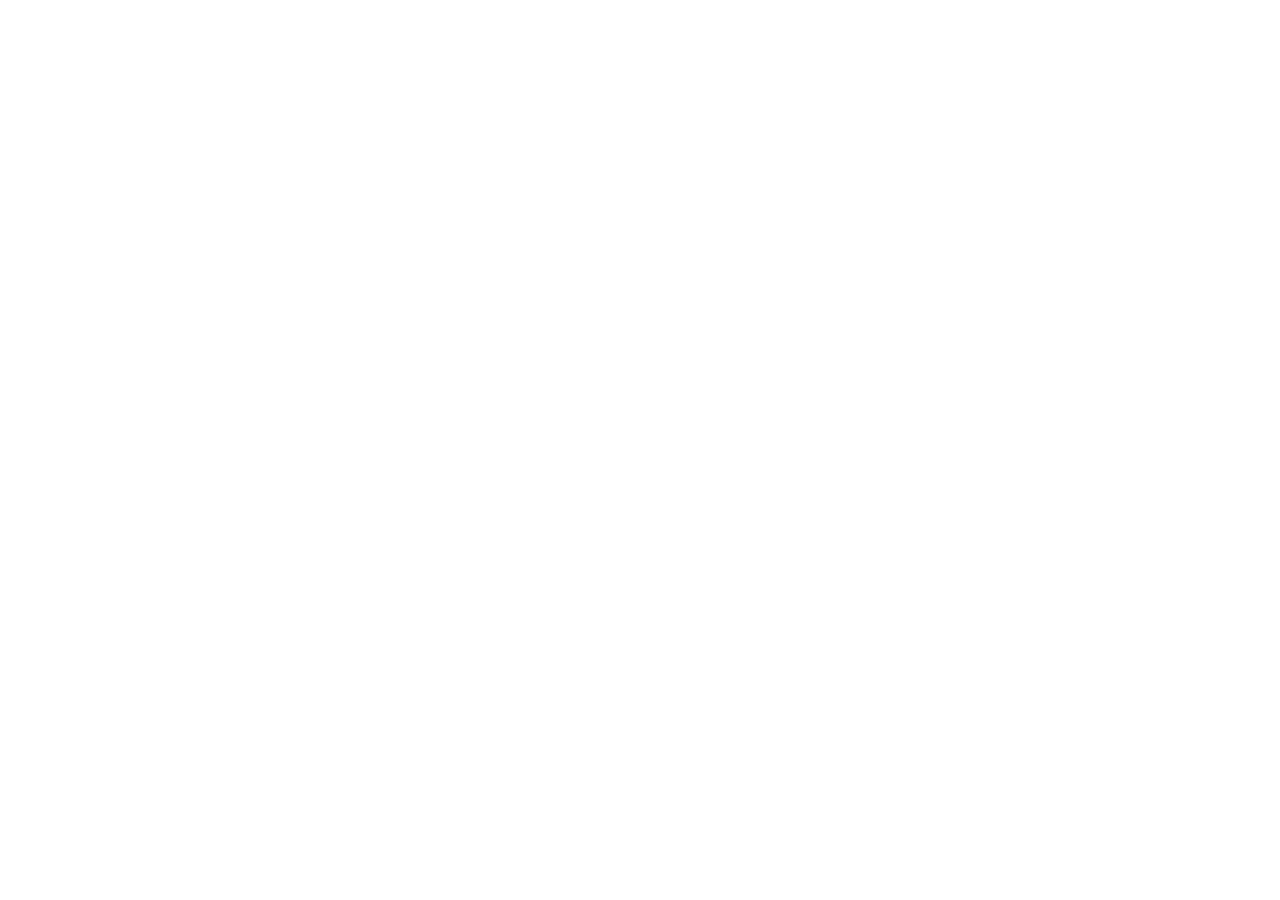
==== commit c99a69c6: "Add files via upload" ====
--- a/index.html
+++ b/index.html
@@ -3,205 +3,8 @@
 <link rel="icon" href="/favicon.ico" sizes="any">
 <link rel="icon" type="image/png" href="/favicon-192.png">
   <meta name="naver-site-verification" content="d543000c79854238c80ed55fcc402723fc69e5c9" /><meta charset="utf-8"><meta name="viewport" content="width=device-width,initial-scale=1">
-<title>WAWA 와와 소수정예학원 | 한 명을 더 깊이 보는 학원</title>
-<meta name="description" content="WAWA 와와 소수정예학원. 소수정예 맞춤 수업, 학생별 학습관리, 지역별 WAWA 센터 검색과 교육정보를 제공합니다.">
-<link rel="stylesheet" href="style.css"><script src="https://identity.netlify.com/v1/netlify-identity-widget.js"></script><script type="application/ld+json">{"@context":"https://schema.org","@type":"EducationalOrganization","name":"WAWA 소수정예학원"}</script><link rel="alternate" type="application/rss+xml" title="WAWA 교육정보 RSS" href="rss.xml">
-</head>
-<body>
-<header class="topbar"><a class="brand" href="#"><span class="wmark"><i></i><i></i><i></i></span><span><strong>WAWA</strong><small>소수정예학원</small></span></a><nav><a href="#about">학원소개</a><a href="#difference">WAWA만의 특별함</a><a href="#subjects">과목안내</a><a href="#centers">센터안내</a><a href="blog.html">교육정보</a><a href="#consult">상담문의</a></nav><a class="consult-pill" href="https://naver.me/GZ6iPX5b" target="_blank" rel="noopener">● &nbsp;상담하기</a></header>
-<main>
-<section class="hero"><div class="hero-copy"><p class="eyebrow">SMALL CLASS, BIG CHANGE</p><h1>한 명을 더 깊이 보는<br><em>와와 소수정예학원</em></h1><p class="hero-desc">같은 시간, 더 큰 변화가 시작됩니다.<br>학생 한 명 한 명의 가능성을 끝까지 함께합니다.</p><div class="hero-points"><div><b>👥</b><span><strong>소수정예 수업</strong><small>집중도 높은 맞춤 수업</small></span></div><div><b>▥</b><span><strong>개별 학습관리</strong><small>진도 · 취약점 밀착관리</small></span></div><div><b>★</b><span><strong>검증된 교육성과</strong><small>성적 향상, 자신감 변화</small></span></div></div></div><div class="hero-photo"><img src="wawa-ai-students.png" alt="WAWA 학원에서 학습하는 학생 이미지"></div></section>
-<section id="centers" class="finder-wrap"><div class="finder"><div class="finder-title"><span class="pin">●</span><div><h2>가까운 <em>WAWA</em> 센터를 찾아보세요.</h2><p>가까운 학원(센터) 방문을 희망하시면 지역을 검색해 주세요.</p></div><span class="finder-note">우리동네<br>가까운 와와가<br>있을 거예요!</span></div><div class="search-row"><input id="search" placeholder="지역명, 센터명, 학교명으로 검색해보세요."><button id="searchBtn">⌕ &nbsp; 검색하기</button></div><small class="examples">예) 갈매동, 구리, 다산, 별내, 호평, 와와학원 등</small></div><div id="searchState" class="search-state">지역명이나 센터명을 입력하면 관련 WAWA 센터만 보여드려요.</div><div class="centers search-results" id="centerGrid"><article class="center-card" data-search="가경점 충북 청주시 흥덕구 서현북로 18  2층 와와학습코칭학원 서현초, 서경초 · 서현중, 경덕중, 서현중 · 사대부고, 서원고, 청주외고 국어 영어 수학 사회"><div class="tag">WAWA 가경점</div><h3>가경점 와와학습코칭</h3><p class="addr">충북 청주시 흥덕구 서현북로 18  2층 와와학습코칭학원</p><p class="registration"><b>교육지원청 등록번호</b> 충청북도청주교육지원청 제 5888호</p><p><b>주요 과목</b> 국어 · 영어 · 수학 · 사회</p><p><b>인근 학교</b> 서현초, 서경초 · 서현중, 경덕중, 서현중 · 사대부고, 서원고, 청주외고</p><p class="strength">초등 전과목관리(+독서활동)가능 
-중등 국영수사과 관리 가능
-고등 영수 외에 입시상담가능</p><a class="text-link" href="https://naver.me/GZ6iPX5b" target="_blank" rel="noopener">상담 문의 →</a></article><article class="center-card" data-search="가좌점 서울 서대문구 가재울로 52  승우빌딩 301호 가재울초, 연가초 · 가재울고 국어 영어 수학 과학 사회"><div class="tag">WAWA 가좌점</div><h3>가좌점 와와학습코칭</h3><p class="addr">서울 서대문구 가재울로 52  승우빌딩 301호</p><p class="registration"><b>교육지원청 등록번호</b> 서울서부교육지원청 등록 제02202000014호</p><p><b>주요 과목</b> 국어 · 영어 · 수학 · 과학 · 사회</p><p><b>인근 학교</b> 가재울초, 연가초 · 가재울고</p><a class="text-link" href="https://naver.me/GZ6iPX5b" target="_blank" rel="noopener">상담 문의 →</a></article><article class="center-card" data-search="갈매점 경기 구리시 갈매중앙로 79  에스엠타워 602호 갈매초, 산마루초 · 갈매중 · 갈매고 국어 영어 수학 과학 사회"><div class="tag">WAWA 갈매점</div><h3>갈매점 와와학습코칭</h3><p class="addr">경기 구리시 갈매중앙로 79  에스엠타워 602호</p><p class="registration"><b>교육지원청 등록번호</b> 구리남양주교육지원청 등록 제4331호</p><p><b>주요 과목</b> 국어 · 영어 · 수학 · 과학 · 사회</p><p><b>인근 학교</b> 갈매초, 산마루초 · 갈매중 · 갈매고</p><p class="strength">1대1밀착관리-학부모님께 회원피드백 수업직후 상시제공, 갈매중고 내신특화, 전과목관리가능</p><a class="text-link" href="https://naver.me/GZ6iPX5b" target="_blank" rel="noopener">상담 문의 →</a></article><article class="center-card" data-search="갈산점 경기도 이천시 갈산동 영창로 314  629-2외 2필지 주공프라자 504호 안흥초, 설봉초 · 이천중, 설봉중, 증포중 · 제일고, 이현고 국어 영어 수학 사회"><div class="tag">WAWA 갈산점</div><h3>갈산점 와와학습코칭</h3><p class="addr">경기도 이천시 갈산동 영창로 314  629-2외 2필지 주공프라자 504호</p><p class="registration"><b>교육지원청 등록번호</b> 이천교육지원청 등록 제1127호</p><p><b>주요 과목</b> 국어 · 영어 · 수학 · 사회</p><p><b>인근 학교</b> 안흥초, 설봉초 · 이천중, 설봉중, 증포중 · 제일고, 이현고</p><a class="text-link" href="https://naver.me/GZ6iPX5b" target="_blank" rel="noopener">상담 문의 →</a></article><article class="center-card" data-search="강릉교동점 강원특별자치도 강릉시 정원로 44  202호 와와학습코칭학원 율곡초, 경포초 · 관동중, 율곡중, 해람중, 솔올중, 경포중 · 강여고, 강일여고, 명륜고, 제일고, 강릉고 영어 수학"><div class="tag">WAWA 강릉교동점</div><h3>강릉교동점 와와학습코칭</h3><p class="addr">강원특별자치도 강릉시 정원로 44  202호 와와학습코칭학원</p><p class="registration"><b>교육지원청 등록번호</b> 강릉교육지원청 등록 제1386호</p><p><b>주요 과목</b> 영어 · 수학</p><p><b>인근 학교</b> 율곡초, 경포초 · 관동중, 율곡중, 해람중, 솔올중, 경포중 · 강여고, 강일여고, 명륜고, 제일고, 강릉고</p><p class="strength">시험기간 자습반 운영 및 수업과목별 기출문제 보유. 시험기간 간식제공. 기본 상비약 구비. 시내에서 도보 7분거리 현재 소수정예로 지도 가능합니다.
-새로 셋팅하여 환경이 깔끔합니다. 주위 유해시설 없습니다. 코치들이 상냥합니다. 하위권 성적 올린 사례 많습니다.</p><a class="text-link" href="https://naver.me/GZ6iPX5b" target="_blank" rel="noopener">상담 문의 →</a></article><article class="center-card" data-search="개신점 충청북도 청주시 서원구 개신동 경신로 31-1  402호 개신초, 서경초, 가경초, 죽림초, 서원초 · 가경중, 서경중, 경덕중, 사대부중, 성화중, 서원중 · 서원고, 사대부고, 청주고, 중앙여고, 운호고, 봉명고, 흥덕고, 세광고 국어 영어 수학"><div class="tag">WAWA 개신점</div><h3>개신점 와와학습코칭</h3><p class="addr">충청북도 청주시 서원구 개신동 경신로 31-1  402호</p><p class="registration"><b>교육지원청 등록번호</b> 청주교육지원청 등록 제4620호</p><p><b>주요 과목</b> 국어 · 영어 · 수학</p><p><b>인근 학교</b> 개신초, 서경초, 가경초, 죽림초, 서원초 · 가경중, 서경중, 경덕중, 사대부중, 성화중, 서원중 · 서원고, 사대부고, 청주고, 중앙여고, 운호고, 봉명고, 흥덕고, 세광고</p><p class="strength">-. 주변 학교에 대한 풍부한 데이터확보로 타겟 관리 가능
-   (서경중,사대부중,가경중/ 서원고,사대부고/ 내신이 필요한 청주공고,충북공고,청주여상)
--. 평일~일요일까지 수업 오픈으로 최대한 학생별 맞춤 시간표 관리 가능.
--. 초등~ 고3 수능준비까지 가능한 강사진. 
--. 전국 와와에서 회원 유지개월수가 높은 지점.</p><a class="text-link" href="https://naver.me/GZ6iPX5b" target="_blank" rel="noopener">상담 문의 →</a></article><article class="center-card" data-search="거제수월점 경남 거제시 수양로 462  3층 수월초, 제산초 · 수월중, 거제중앙중 · 거제중앙고, 연초고, 상문고 영어 수학"><div class="tag">WAWA 거제수월점</div><h3>거제수월점 와와학습코칭</h3><p class="addr">경남 거제시 수양로 462  3층</p><p class="registration"><b>교육지원청 등록번호</b> 거제교육지원청 등록 제1558호</p><p><b>주요 과목</b> 영어 · 수학</p><p><b>인근 학교</b> 수월초, 제산초 · 수월중, 거제중앙중 · 거제중앙고, 연초고, 상문고</p><p class="strength">고등 회원이 많아서 면학분위기가 아주 잘 형성 되어져 있어서 초중등 부모님들께서 만족해 하십니다. 고등까지 전부 수업이 가능한 강사들로 이루어져 있어서 교수법이 뛰어납니다.</p><a class="text-link" href="https://naver.me/GZ6iPX5b" target="_blank" rel="noopener">상담 문의 →</a></article><article class="center-card" data-search="고잔점 경기 안산시 단원구 광덕대로 130  폴리타운 b동 513호  국어 영어 수학"><div class="tag">WAWA 고잔점</div><h3>고잔점 와와학습코칭</h3><p class="addr">경기 안산시 단원구 광덕대로 130  폴리타운 B동 513호</p><p class="registration"><b>교육지원청 등록번호</b> 안산교육지원청 등록 제4176호</p><p><b>주요 과목</b> 국어 · 영어 · 수학</p><p><b>인근 학교</b> 센터별 상담</p><p class="strength">현재 수업 배치불가
-베테랑 교사진
-기본시스템 잘 활용</p><a class="text-link" href="https://naver.me/GZ6iPX5b" target="_blank" rel="noopener">상담 문의 →</a></article><article class="center-card" data-search="관저점 대전 서구 구봉로 133  1542번지 205호 서일고, 서일여고 국어 영어 수학 과학 사회"><div class="tag">WAWA 관저점</div><h3>관저점 와와학습코칭</h3><p class="addr">대전 서구 구봉로 133  1542번지 205호</p><p class="registration"><b>교육지원청 등록번호</b> 대전서부교육지원청 등록 제 서4277호</p><p><b>주요 과목</b> 국어 · 영어 · 수학 · 과학 · 사회</p><p><b>인근 학교</b> 서일고, 서일여고</p><p class="strength">초등회원 &lt;10분독서&gt;로 수업 시작. 한 과목 두명의 강사가 관리. 매 수업 시간 학습일지 작성.</p><a class="text-link" href="https://naver.me/GZ6iPX5b" target="_blank" rel="noopener">상담 문의 →</a></article><article class="center-card" data-search="관평점 대전 유성구 관평2로 46  밸리타운 501 동화초, 관평초 · 동화중, 관평중 · 중일고, 용산고 국어 영어 수학"><div class="tag">WAWA 관평점</div><h3>관평점 와와학습코칭</h3><p class="addr">대전 유성구 관평2로 46  밸리타운 501</p><p class="registration"><b>교육지원청 등록번호</b> 대전서부교육지원청 등록 제 서4761호</p><p><b>주요 과목</b> 국어 · 영어 · 수학</p><p><b>인근 학교</b> 동화초, 관평초 · 동화중, 관평중 · 중일고, 용산고</p><p class="strength">초등부 관리가 잘 되는 센터 / 분기별 이벤트가 있고, 초등부 매월 평가서가 있는 센터 / 밝은 분위기의 딱딱하지 않은 센터 / 회원관리 및 상담관리가 잘 되는 센터</p><a class="text-link" href="https://naver.me/GZ6iPX5b" target="_blank" rel="noopener">상담 문의 →</a></article><article class="center-card" data-search="광명점 경기 광명시 광명로 823  광명현대타운 7층 701호 광남중, 광문중 · 광문고 국어 영어 수학"><div class="tag">WAWA 광명점</div><h3>광명점 와와학습코칭</h3><p class="addr">경기 광명시 광명로 823  광명현대타운 7층 701호</p><p class="registration"><b>교육지원청 등록번호</b> 광명교육지원청 등록 제1964호</p><p><b>주요 과목</b> 국어 · 영어 · 수학</p><p><b>인근 학교</b> 광남중, 광문중 · 광문고</p><a class="text-link" href="https://naver.me/GZ6iPX5b" target="_blank" rel="noopener">상담 문의 →</a></article><article class="center-card" data-search="광장점 서울 광진구 광나루로 584  동서울빌딩 5 양진중, 광장중 · 광남고, 단대부고, 건대부고 국어 영어 수학 과학"><div class="tag">WAWA 광장점</div><h3>광장점 와와학습코칭</h3><p class="addr">서울 광진구 광나루로 584  동서울빌딩 5</p><p class="registration"><b>교육지원청 등록번호</b> 성동광진교육지원청 등록 제 2316호</p><p><b>주요 과목</b> 국어 · 영어 · 수학 · 과학</p><p><b>인근 학교</b> 양진중, 광장중 · 광남고, 단대부고, 건대부고</p><p class="strength">1. 배치 즉시 당일 상담 날짜 세팅 2. 영수 경력10년이상 코치들 구성
- 3. 따뜻하고 재미있는 분위기 4. 플래너 관리 5. 방학특강, 시험대비특강으로 부족한 부분 추가지도
- 6. 학부모와의 적극적인 소통</p><a class="text-link" href="https://naver.me/GZ6iPX5b" target="_blank" rel="noopener">상담 문의 →</a></article><article class="center-card" data-search="교하점 경기 파주시 청석로 272  센타프라자1 제8층 제803 청석초, 석곶초, 두일초 · 교하중, 두일중, 심학중 · 교하고, 심학고 수학 과학"><div class="tag">WAWA 교하점</div><h3>교하점 와와학습코칭</h3><p class="addr">경기 파주시 청석로 272  센타프라자1 제8층 제803</p><p class="registration"><b>교육지원청 등록번호</b> 경기도파주교육지원청 제1975호</p><p><b>주요 과목</b> 수학 · 과학</p><p><b>인근 학교</b> 청석초, 석곶초, 두일초 · 교하중, 두일중, 심학중 · 교하고, 심학고</p><p class="strength">모든회원 - 플래너작성 , 단체카톡방, 빠른소통(출결/특이사항) , 국영수과 수업</p><a class="text-link" href="https://naver.me/GZ6iPX5b" target="_blank" rel="noopener">상담 문의 →</a></article><article class="center-card" data-search="구산점 서울특별시 은평구 역촌동 연서로 130  4층 구산중, 은평중 · 예일여중고, 선일여중고 국어 영어 수학"><div class="tag">WAWA 구산점</div><h3>구산점 와와학습코칭</h3><p class="addr">서울특별시 은평구 역촌동 연서로 130  4층</p><p class="registration"><b>교육지원청 등록번호</b> 서울서부교육지원청 등록 제02201700143호</p><p><b>주요 과목</b> 국어 · 영어 · 수학</p><p><b>인근 학교</b> 구산중, 은평중 · 예일여중고, 선일여중고</p><a class="text-link" href="https://naver.me/GZ6iPX5b" target="_blank" rel="noopener">상담 문의 →</a></article><article class="center-card" data-search="구월점 인천 남동구 선수촌공원로23번길 6-29  다복타워 401호 와와학습코칭학원 성리초 · 성리중 국어 영어 수학 과학 사회"><div class="tag">WAWA 구월점</div><h3>구월점 와와학습코칭</h3><p class="addr">인천 남동구 선수촌공원로23번길 6-29  다복타워 401호 와와학습코칭학원</p><p class="registration"><b>교육지원청 등록번호</b> 인천광역시동부교육지원청 제4031호</p><p><b>주요 과목</b> 국어 · 영어 · 수학 · 과학 · 사회</p><p><b>인근 학교</b> 성리초 · 성리중</p><p class="strength">정돈된 학습환경
-학습계획을 관리하는 학원
-학생들의 소리에 귀 기울이는 학원
-청소년 코칭 전문가</p><a class="text-link" href="https://naver.me/GZ6iPX5b" target="_blank" rel="noopener">상담 문의 →</a></article><article class="center-card" data-search="금릉점 경기 파주시 금빛로 24-27  제일메디컬 502 금릉초, 금화초, 새금초, 금촌초 · 금릉중, 금촌중, 문산중 · 금촌고, 문산제일고 국어 영어 수학 과학 사회"><div class="tag">WAWA 금릉점</div><h3>금릉점 와와학습코칭</h3><p class="addr">경기 파주시 금빛로 24-27  제일메디컬 502</p><p class="registration"><b>교육지원청 등록번호</b> 파주교육지원청 등록 제1594호</p><p><b>주요 과목</b> 국어 · 영어 · 수학 · 과학 · 사회</p><p><b>인근 학교</b> 금릉초, 금화초, 새금초, 금촌초 · 금릉중, 금촌중, 문산중 · 금촌고, 문산제일고</p><p class="strength">첫상담부터 정착까지 센터장 밀착관리/학생별 단톡방운영/매월정기고사/연2회 코칭데이/중2이상 지필대비 주말자습운영</p><a class="text-link" href="https://naver.me/GZ6iPX5b" target="_blank" rel="noopener">상담 문의 →</a></article><article class="center-card" data-search="금천점 서울 금천구 금하로 763  벽산아파트 제중심상가동 3층 306-2,307,308 탑동초 · 동일중, 세일중 · 매그넷고, 동일여고, 금천고, 문일고 국어 영어 수학 과학 사회"><div class="tag">WAWA 금천점</div><h3>금천점 와와학습코칭</h3><p class="addr">서울 금천구 금하로 763  벽산아파트 제중심상가동 3층 306-2,307,308</p><p class="registration"><b>교육지원청 등록번호</b> 서울남부교육지원청 등록 제 5726호</p><p><b>주요 과목</b> 국어 · 영어 · 수학 · 과학 · 사회</p><p><b>인근 학교</b> 탑동초 · 동일중, 세일중 · 매그넷고, 동일여고, 금천고, 문일고</p><p class="strength">국,영,수 초등부터 고3(이과)까지 가능/경력이 탁월한 강사들의 강의력</p><a class="text-link" href="https://naver.me/GZ6iPX5b" target="_blank" rel="noopener">상담 문의 →</a></article><article class="center-card" data-search="기흥구청점 경기 용인시 기흥구 구갈로60번길 15  경영빌딩 3층 와와학습코칭학원 구갈초, 산양초, 관곡초 · 구갈중, 신갈중, 신릉중 · 기흥고, 신갈고, 성지고 국어 영어 수학"><div class="tag">WAWA 기흥구청점</div><h3>기흥구청점 와와학습코칭</h3><p class="addr">경기 용인시 기흥구 구갈로60번길 15  경영빌딩 3층 와와학습코칭학원</p><p class="registration"><b>교육지원청 등록번호</b> 경기도용인교육지원청 등록 제 5253호</p><p><b>주요 과목</b> 국어 · 영어 · 수학</p><p><b>인근 학교</b> 구갈초, 산양초, 관곡초 · 구갈중, 신갈중, 신릉중 · 기흥고, 신갈고, 성지고</p><p class="strength">편안한 수업 분위기/ 강사 소통이 빠름/ 유지율이 높음</p><a class="text-link" href="https://naver.me/GZ6iPX5b" target="_blank" rel="noopener">상담 문의 →</a></article><article class="center-card" data-search="남외점 울산 중구 남외3길 15  남외프라자 401호 남외초 · 남외중,울산중 · 울산고,가온고 국어 영어 수학"><div class="tag">WAWA 남외점</div><h3>남외점 와와학습코칭</h3><p class="addr">울산 중구 남외3길 15  남외프라자 401호</p><p class="registration"><b>교육지원청 등록번호</b> 울산강북교육지원청 등록 제5626호</p><p><b>주요 과목</b> 국어 · 영어 · 수학</p><p><b>인근 학교</b> 남외초 · 남외중,울산중 · 울산고,가온고</p><p class="strength">남외중 내신대비에 강점인 센터이며 
-모의평가로 내신대비 적중률과 시험치는 분위기형성으로  상위권학생들이 많이 분포되어있고 
-시험기간에 국,영,수수업듣고있는 아이들에 한정해서 타과목특강이 있습니다~
-남외초학생들이 걸어오기좋은 거리에 남외초만을 위한형성평가대비및 
-코칭데이를통한 아이들학습습관과 기초부터심화까지 눈높이에 맞춘수업이가능합니다</p><a class="text-link" href="https://naver.me/GZ6iPX5b" target="_blank" rel="noopener">상담 문의 →</a></article><article class="center-card" data-search="내발산점 서울 강서구 마곡중앙4로 74  이웰메디파크 제4층 401,402호 가곡초등학교 공진초등학교 · 등명중학교, 마곡하늬중학교,명덕여중,수명중 · 수명고, 광영고, 명덕여자고등학교,화곡고 국어 영어 수학 과학 사회"><div class="tag">WAWA 내발산점</div><h3>내발산점 와와학습코칭</h3><p class="addr">서울 강서구 마곡중앙4로 74  이웰메디파크 제4층 401,402호</p><p class="registration"><b>교육지원청 등록번호</b> 강서양천교육지원청 등록 제 5444호</p><p><b>주요 과목</b> 국어 · 영어 · 수학 · 과학 · 사회</p><p><b>인근 학교</b> 가곡초등학교 공진초등학교 · 등명중학교, 마곡하늬중학교,명덕여중,수명중 · 수명고, 광영고, 명덕여자고등학교,화곡고</p><p class="strength">대형학원에서 하기 힘든 개별 관리와 학습코칭 주1회, 필요시는 일대일 수업까지 병행해서 학생에게 최적화된 수업방식을 선택할수 있습니다.  내신대비와 수행평가 뿐 아니라 수능대비까지 가능합니다.
-
-집중학교 :  등명중학교, 명덕여자중학교, 마곡하늬중학교, 수명중학교, 화곡중학교 // 수명고, 광영고, 화곡고, 명덕여자고등학교 
-
-(참고 명덕외고, 특성화고, 기타 너무 먼 학교는 관리 어렵습니다.)</p><a class="text-link" href="https://naver.me/GZ6iPX5b" target="_blank" rel="noopener">상담 문의 →</a></article><article class="center-card" data-search="노형점 제주시 과원북4길 27, 2층(노형동) 노형초 · 서중, 중앙중 · 지역내 모든 고등학교 가능 영어 수학"><div class="tag">WAWA 노형점</div><h3>노형점 와와학습코칭</h3><p class="addr">제주시 과원북4길 27, 2층(노형동)</p><p class="registration"><b>교육지원청 등록번호</b> 제주시교육지원청 등록 제2163호</p><p><b>주요 과목</b> 영어 · 수학</p><p><b>인근 학교</b> 노형초 · 서중, 중앙중 · 지역내 모든 고등학교 가능</p><a class="text-link" href="https://naver.me/GZ6iPX5b" target="_blank" rel="noopener">상담 문의 →</a></article><article class="center-card" data-search="논현점 인천 남동구 청능대로 559  2 동방초, 원동초 · 고잔중 · 고잔고 국어 영어 수학"><div class="tag">WAWA 논현점</div><h3>논현점 와와학습코칭</h3><p class="addr">인천 남동구 청능대로 559  2</p><p class="registration"><b>교육지원청 등록번호</b> 인천동부교육지원청 등록 제3283호</p><p><b>주요 과목</b> 국어 · 영어 · 수학</p><p><b>인근 학교</b> 동방초, 원동초 · 고잔중 · 고잔고</p><a class="text-link" href="https://naver.me/GZ6iPX5b" target="_blank" rel="noopener">상담 문의 →</a></article><article class="center-card" data-search="다산도농점 경기 남양주시 도농로 29  604호 와와학습코칭센터 도농초, 금교초, 미금초, · 동화중, 도농중, 가운중 · 도농고, 가운고, 다산고 국어 영어 수학 과학 사회"><div class="tag">WAWA 다산도농점</div><h3>다산도농점 와와학습코칭</h3><p class="addr">경기 남양주시 도농로 29  604호 와와학습코칭센터</p><p class="registration"><b>교육지원청 등록번호</b> 경기도구리남양주교육지원청 제4749호</p><p><b>주요 과목</b> 국어 · 영어 · 수학 · 과학 · 사회</p><p><b>인근 학교</b> 도농초, 금교초, 미금초, · 동화중, 도농중, 가운중 · 도농고, 가운고, 다산고</p><p class="strength">월정기평가를 매월 봅니다. 보고나면 보고서 및 코칭평가서를 제공합니다
-코칭 데이 및 입시설명회 특강을 통해서 학생들의 부족한 점을 매월분석하여 보완을 합니다.
-
-학부모 학습방을 통해서 수업에 대한 일정을 공유하며 숙제와 부족한 공부는 30분꼭 남겨서 완벽학습을 하며 시험기간에는 1시부터 자습을 통해서 시험대비에 대한 4주 준비를 미리하고있습니다</p><a class="text-link" href="https://naver.me/GZ6iPX5b" target="_blank" rel="noopener">상담 문의 →</a></article><article class="center-card" data-search="다산점 경기 남양주시 다산중앙로146번길 12-14  다산메트로타워 604호 다산초 · 다산중 · 다산고, 도농고 국어 영어 사회"><div class="tag">WAWA 다산점</div><h3>다산점 와와학습코칭</h3><p class="addr">경기 남양주시 다산중앙로146번길 12-14  다산메트로타워 604호</p><p class="registration"><b>교육지원청 등록번호</b> 구리남양주교육지원청 등록 제4125호</p><p><b>주요 과목</b> 국어 · 영어 · 사회</p><p><b>인근 학교</b> 다산초 · 다산중 · 다산고, 도농고</p><a class="text-link" href="https://naver.me/GZ6iPX5b" target="_blank" rel="noopener">상담 문의 →</a></article><article class="center-card" data-search="다산점(w+) 경기 남양주시 다산순환로 350  kb골든타워 310호 더블유플러스학원  수학 과학"><div class="tag">WAWA 다산점(W+)</div><h3>다산점(W+) 와와학습코칭</h3><p class="addr">경기 남양주시 다산순환로 350  KB골든타워 310호 더블유플러스학원</p><p class="registration"><b>교육지원청 등록번호</b> 경기도구리남양주교육지원청 제4711호</p><p><b>주요 과목</b> 수학 · 과학</p><p><b>인근 학교</b> 센터별 상담</p><a class="text-link" href="https://naver.me/GZ6iPX5b" target="_blank" rel="noopener">상담 문의 →</a></article><article class="center-card" data-search="다산지금점 경기 남양주시 다산지금로 139  3층 308호, 309호 다산한강초 · 다산한강중 국어 영어 수학 과학 사회"><div class="tag">WAWA 다산지금점</div><h3>다산지금점 와와학습코칭</h3><p class="addr">경기 남양주시 다산지금로 139  3층 308호, 309호</p><p class="registration"><b>교육지원청 등록번호</b> 구리남양주교육지원청 등록 제4349-1호</p><p><b>주요 과목</b> 국어 · 영어 · 수학 · 과학 · 사회</p><p><b>인근 학교</b> 다산한강초 · 다산한강중</p><a class="text-link" href="https://naver.me/GZ6iPX5b" target="_blank" rel="noopener">상담 문의 →</a></article><article class="center-card" data-search="단구점 강원특별자치도 원주시 서원대로 406  리더스빌딩 402 구곡초등학교, 서원주초등학교 · 남원주중학교, 단구중학교 · 치악고등학교, 원주고등학교 국어 영어 수학 과학 사회"><div class="tag">WAWA 단구점</div><h3>단구점 와와학습코칭</h3><p class="addr">강원특별자치도 원주시 서원대로 406  리더스빌딩 402</p><p class="registration"><b>교육지원청 등록번호</b> 원주교육지원청 등록 제2412호</p><p><b>주요 과목</b> 국어 · 영어 · 수학 · 과학 · 사회</p><p><b>인근 학교</b> 구곡초등학교, 서원주초등학교 · 남원주중학교, 단구중학교 · 치악고등학교, 원주고등학교</p><p class="strength">국,영,수,사,과 종합적인 관리가 가능한 센터</p><a class="text-link" href="https://naver.me/GZ6iPX5b" target="_blank" rel="noopener">상담 문의 →</a></article><article class="center-card" data-search="단대점 경기 성남시 수정구 산성대로 423  5층 단대초 · 서중, 은행중 · 성남고, 성일고, 숭신여고, 동광고 국어 영어 수학"><div class="tag">WAWA 단대점</div><h3>단대점 와와학습코칭</h3><p class="addr">경기 성남시 수정구 산성대로 423  5층</p><p class="registration"><b>교육지원청 등록번호</b> 성남교육지원청 등록 제6183호</p><p><b>주요 과목</b> 국어 · 영어 · 수학</p><p><b>인근 학교</b> 단대초 · 서중, 은행중 · 성남고, 성일고, 숭신여고, 동광고</p><a class="text-link" href="https://naver.me/GZ6iPX5b" target="_blank" rel="noopener">상담 문의 →</a></article><article class="center-card" data-search="당산점 서울 영등포구 당산로44길 3  삼성타운 504 당서초, 영동초, 당중초 · 당산중, 당산서중, 선유중 · 선유고, 여의도고, 여의도여고, 영등포여고, 관악고 국어 영어 수학"><div class="tag">WAWA 당산점</div><h3>당산점 와와학습코칭</h3><p class="addr">서울 영등포구 당산로44길 3  삼성타운 504</p><p class="registration"><b>교육지원청 등록번호</b> 서울남부교육지원청 등록 제 5746호</p><p><b>주요 과목</b> 국어 · 영어 · 수학</p><p><b>인근 학교</b> 당서초, 영동초, 당중초 · 당산중, 당산서중, 선유중 · 선유고, 여의도고, 여의도여고, 영등포여고, 관악고</p><a class="text-link" href="https://naver.me/GZ6iPX5b" target="_blank" rel="noopener">상담 문의 →</a></article><article class="center-card" data-search="당진중앙점 충남 당진시 당진중앙2로 211-5  효명프라자 404호 탑동초 · 호서중, 당진중 · 호서고, 당진고 국어 영어 수학 과학 사회"><div class="tag">WAWA 당진중앙점</div><h3>당진중앙점 와와학습코칭</h3><p class="addr">충남 당진시 당진중앙2로 211-5  효명프라자 404호</p><p class="registration"><b>교육지원청 등록번호</b> 당진교육지원청 등록 제617호</p><p><b>주요 과목</b> 국어 · 영어 · 수학 · 과학 · 사회</p><p><b>인근 학교</b> 탑동초 · 호서중, 당진중 · 호서고, 당진고</p><a class="text-link" href="https://naver.me/GZ6iPX5b" target="_blank" rel="noopener">상담 문의 →</a></article><article class="center-card" data-search="대구도남점 대구 북구 도남중앙로7길 20-3  위너프라자 402호 와와학습코칭학원 도남초, 국우초 · 학남중 강북중 · 학남고, 구암고, 강북고 국어 영어 수학 과학 사회"><div class="tag">WAWA 대구도남점</div><h3>대구도남점 와와학습코칭</h3><p class="addr">대구 북구 도남중앙로7길 20-3  위너프라자 402호 와와학습코칭학원</p><p class="registration"><b>교육지원청 등록번호</b> 대구광역시서부교육지원청 제2023-4500호</p><p><b>주요 과목</b> 국어 · 영어 · 수학 · 과학 · 사회</p><p><b>인근 학교</b> 도남초, 국우초 · 학남중 강북중 · 학남고, 구암고, 강북고</p><p class="strength">수업 시간내 타켓 학교 수행평가 대비 학교 유인물 빠른 분석 및 수업시간 바로 적용,  4주이상 주말 시험대비 특별 보강 및 영어 듣기 평가 대비 특강 주말 진행 , 국영수사과 초중고 모든 과목 일대일 전문 강사 수업 가능, 주말 활용 일대일 방문 수업 병행 가능</p><a class="text-link" href="https://naver.me/GZ6iPX5b" target="_blank" rel="noopener">상담 문의 →</a></article><article class="center-card" data-search="대구역점 대구 중구 서성로 99  대구역센트럴자이 상가 302호 와와학습코칭학원 수창초, 달성초, 종로초 · 계성중, 성명여중, 사대부중 · 사대부고, 경북여고, 신명고, 대구고, 경북예고, 칠성고 국어 영어 수학 과학 사회"><div class="tag">WAWA 대구역점</div><h3>대구역점 와와학습코칭</h3><p class="addr">대구 중구 서성로 99  대구역센트럴자이 상가 302호 와와학습코칭학원</p><p class="registration"><b>교육지원청 등록번호</b> 대구광역시동부교육지원청 제6571호</p><p><b>주요 과목</b> 국어 · 영어 · 수학 · 과학 · 사회</p><p><b>인근 학교</b> 수창초, 달성초, 종로초 · 계성중, 성명여중, 사대부중 · 사대부고, 경북여고, 신명고, 대구고, 경북예고, 칠성고</p><p class="strength">매 수업 후 수업 소통방에 피드백과 수업진행사항 공유
-두달 마다 정기고사 후 성취보고서 공유
-정기적 입시설명회, 코칭데이 진행</p><a class="text-link" href="https://naver.me/GZ6iPX5b" target="_blank" rel="noopener">상담 문의 →</a></article><article class="center-card" data-search="대구역점2호관 대구 중구 서성로 99  대구역센트럴자이 상가 203호 와와학습코칭학원 수창초, 종로초 · 계성중, 성명여중, 대구제일중, 사대부중 · 사대부고, 경북여고, 신명고, 칠성고 국어 영어 수학 과학 사회"><div class="tag">WAWA 대구역점2호관</div><h3>대구역점2호관 와와학습코칭</h3><p class="addr">대구 중구 서성로 99  대구역센트럴자이 상가 203호 와와학습코칭학원</p><p class="registration"><b>교육지원청 등록번호</b> 대구동부교육지원청 제 6950 호</p><p><b>주요 과목</b> 국어 · 영어 · 수학 · 과학 · 사회</p><p><b>인근 학교</b> 수창초, 종로초 · 계성중, 성명여중, 대구제일중, 사대부중 · 사대부고, 경북여고, 신명고, 칠성고</p><p class="strength">일대일 맞춤 개별 지도, 수행평가대비, 시험대비4주이상 주말 특별보강, 정기고사 진행, 개별 6개월 플랜, 성취보고서 제공</p><a class="text-link" href="https://naver.me/GZ6iPX5b" target="_blank" rel="noopener">상담 문의 →</a></article><article class="center-card" data-search="대구장기점 대구 달서구 장기로 252  장기협성휴포레 2층 209,210 장동초, 장기초, 성당초 · 원화중 국어 영어 수학 과학 사회"><div class="tag">WAWA 대구장기점</div><h3>대구장기점 와와학습코칭</h3><p class="addr">대구 달서구 장기로 252  장기협성휴포레 2층 209,210</p><p class="registration"><b>교육지원청 등록번호</b> 대구남부교육지원청 등록 제2020-80호</p><p><b>주요 과목</b> 국어 · 영어 · 수학 · 과학 · 사회</p><p><b>인근 학교</b> 장동초, 장기초, 성당초 · 원화중</p><p class="strength">1. 주기적인 유무선 상담 2. 철저한 수행&amp;내신 관리 3. 입시 상담 가능</p><a class="text-link" href="https://naver.me/GZ6iPX5b" target="_blank" rel="noopener">상담 문의 →</a></article><article class="center-card" data-search="덕이점 경기 고양시 일산서구 하이파크2로 40  금문프라자 804호 한산초, 덕이초, 백송초 국어 영어 수학 과학"><div class="tag">WAWA 덕이점</div><h3>덕이점 와와학습코칭</h3><p class="addr">경기 고양시 일산서구 하이파크2로 40  금문프라자 804호</p><p class="registration"><b>교육지원청 등록번호</b> 고양교육지원청 등록 제6169호</p><p><b>주요 과목</b> 국어 · 영어 · 수학 · 과학</p><p><b>인근 학교</b> 한산초, 덕이초, 백송초</p><p class="strength">친절하고 실력있는 강사진/대부분 10년 전후 경력</p><a class="text-link" href="https://naver.me/GZ6iPX5b" target="_blank" rel="noopener">상담 문의 →</a></article><article class="center-card" data-search="도안점 대전 서구 동서대로 692  에프엠프라임 1차 501 흥도초 · 유성중, 봉명중, 도안중 · 유성고, 도안고, 서대전여고 영어 수학 과학"><div class="tag">WAWA 도안점</div><h3>도안점 와와학습코칭</h3><p class="addr">대전 서구 동서대로 692  에프엠프라임 1차 501</p><p class="registration"><b>교육지원청 등록번호</b> 대전서부교육지원청 등록 제 서4790호</p><p><b>주요 과목</b> 영어 · 수학 · 과학</p><p><b>인근 학교</b> 흥도초 · 유성중, 봉명중, 도안중 · 유성고, 도안고, 서대전여고</p><a class="text-link" href="https://naver.me/GZ6iPX5b" target="_blank" rel="noopener">상담 문의 →</a></article><article class="center-card" data-search="돈암점 서울특별시 성북구 돈암동 동소문로 190  중앙빌딩 201호 개운초 · 개운중, 성신여중, 고명중 · 용문고, 사대부고, 성신여고, 고대부고 국어 영어 수학"><div class="tag">WAWA 돈암점</div><h3>돈암점 와와학습코칭</h3><p class="addr">서울특별시 성북구 돈암동 동소문로 190  중앙빌딩 201호</p><p class="registration"><b>교육지원청 등록번호</b> 성북강북교육지원청 등록 제2017-43호</p><p><b>주요 과목</b> 국어 · 영어 · 수학</p><p><b>인근 학교</b> 개운초 · 개운중, 성신여중, 고명중 · 용문고, 사대부고, 성신여고, 고대부고</p><p class="strength">1. 국영수 전강사 선임강사 이상, 회사입사 경력 10년이상된 베테랑 코치들
-2. 고타임 회원관리 능력과 상담력 우수한 코치들로 구성
-3. 성북구 돈암점 근처 학교 티칭 경력이 10년이상,  근처 학교 기출및 내신경향 파악 잘되어있음</p><a class="text-link" href="https://naver.me/GZ6iPX5b" target="_blank" rel="noopener">상담 문의 →</a></article><article class="center-card" data-search="동래점 부산광역시 동래구 온천동 충렬대로 129-1  한야빌딩 3 내산초 · 내성중,유락여중,동래중,동해중 · 내성고,중앙여고,동래고,부산전자고 국어 영어 수학 과학"><div class="tag">WAWA 동래점</div><h3>동래점 와와학습코칭</h3><p class="addr">부산광역시 동래구 온천동 충렬대로 129-1  한야빌딩 3</p><p class="registration"><b>교육지원청 등록번호</b> 동래교육지원청 등록 제4888호</p><p><b>주요 과목</b> 국어 · 영어 · 수학 · 과학</p><p><b>인근 학교</b> 내산초 · 내성중,유락여중,동래중,동해중 · 내성고,중앙여고,동래고,부산전자고</p><p class="strength">영어,수학,과학 전공자들로 뛰어난 교수법의 경험 많은 강사진/정기고사/시험대비 주말보강/시험관리/입시상담</p><a class="text-link" href="https://naver.me/GZ6iPX5b" target="_blank" rel="noopener">상담 문의 →</a></article><article class="center-card" data-search="동백점 경기도 용인시 기흥구 중동 동백3로11번길 3  2층 201호 석성초, 초당초 · 초당중, 백현중, 동백중, 성지중, 어정중, 용인중 · 초당고, 백현고, 동백고, 성지고, 용인고 국어 영어 수학 과학"><div class="tag">WAWA 동백점</div><h3>동백점 와와학습코칭</h3><p class="addr">경기도 용인시 기흥구 중동 동백3로11번길 3  2층 201호</p><p class="registration"><b>교육지원청 등록번호</b> 용인교육지원청 등록 제3918호</p><p><b>주요 과목</b> 국어 · 영어 · 수학 · 과학</p><p><b>인근 학교</b> 석성초, 초당초 · 초당중, 백현중, 동백중, 성지중, 어정중, 용인중 · 초당고, 백현고, 동백고, 성지고, 용인고</p><p class="strength">와와학습코칭센터 동백점은 초3~고3까지 국영수과 오랜 경력의 전문 코치들이 학생들을 안정적으로 지도하고 있는 유지개월수가 8개월 이상 되는 센터 입니다.</p><a class="text-link" href="https://naver.me/GZ6iPX5b" target="_blank" rel="noopener">상담 문의 →</a></article><article class="center-card" data-search="동소문점 서울 성북구 아리랑로7길 5  4층 와와학습코칭학원 정덕초, 우촌초, 정수초 · 성신여중, 동구여중, 삼선중, 고명중 · 성신여고, 홍대부고, 고대부고, 한성여고 영어 수학"><div class="tag">WAWA 동소문점</div><h3>동소문점 와와학습코칭</h3><p class="addr">서울 성북구 아리랑로7길 5  4층 와와학습코칭학원</p><p class="registration"><b>교육지원청 등록번호</b> 성북강북교육지원청 등록 제2017-39호</p><p><b>주요 과목</b> 영어 · 수학</p><p><b>인근 학교</b> 정덕초, 우촌초, 정수초 · 성신여중, 동구여중, 삼선중, 고명중 · 성신여고, 홍대부고, 고대부고, 한성여고</p><p class="strength">1. 자기주도학습의 A~Z 까지 완벽히 알려드립니다.
-2. 장기근무 강사들의 지역내신 전문성을 보여드립니다.
-3. 입시에 능통한 실력있는 강사들의 장기 로드맵으로 초등에서 대입까지 연계학습합니다.</p><a class="text-link" href="https://naver.me/GZ6iPX5b" target="_blank" rel="noopener">상담 문의 →</a></article><article class="center-card" data-search="동춘점 인천 연수구 앵고개로264번길 40  남지빌딩 4층 와와학습코칭센터 대건고, 연수여고, 연수고 국어 영어 수학 과학"><div class="tag">WAWA 동춘점</div><h3>동춘점 와와학습코칭</h3><p class="addr">인천 연수구 앵고개로264번길 40  남지빌딩 4층 와와학습코칭센터</p><p class="registration"><b>교육지원청 등록번호</b> 인천동부교육지원청 등록 제3723호</p><p><b>주요 과목</b> 국어 · 영어 · 수학 · 과학</p><p><b>인근 학교</b> 대건고, 연수여고, 연수고</p><a class="text-link" href="https://naver.me/GZ6iPX5b" target="_blank" rel="noopener">상담 문의 →</a></article><article class="center-card" data-search="동탄목동점 경기 화성시 동탄신리천로 408  m메디칼 212호 동탄목동초, 한율초 · 동탄목동중, 세정중 · 창의고, 정현고 국어 영어 수학 과학 사회"><div class="tag">WAWA 동탄목동점</div><h3>동탄목동점 와와학습코칭</h3><p class="addr">경기 화성시 동탄신리천로 408  M메디칼 212호</p><p class="registration"><b>교육지원청 등록번호</b> 경기도화성오산교육지원청 제4752호</p><p><b>주요 과목</b> 국어 · 영어 · 수학 · 과학 · 사회</p><p><b>인근 학교</b> 동탄목동초, 한율초 · 동탄목동중, 세정중 · 창의고, 정현고</p><p class="strength">모든 회원 베테랑 교사 / 학습관리 꼼꼼하게, 소통방 운영, 매 월 평가 및 피드백</p><a class="text-link" href="https://naver.me/GZ6iPX5b" target="_blank" rel="noopener">상담 문의 →</a></article><article class="center-card" data-search="동탄호수점 경기 화성시 동탄순환대로 127-19  에스비타운 907호 방교초, 서연초 · 청림중, 서연중, 방교중 · 정현고, 서연고, 창의고 국어 영어 수학 과학 사회"><div class="tag">WAWA 동탄호수점</div><h3>동탄호수점 와와학습코칭</h3><p class="addr">경기 화성시 동탄순환대로 127-19  에스비타운 907호</p><p class="registration"><b>교육지원청 등록번호</b> 화성오산교육지원청 등록 제3775호</p><p><b>주요 과목</b> 국어 · 영어 · 수학 · 과학 · 사회</p><p><b>인근 학교</b> 방교초, 서연초 · 청림중, 서연중, 방교중 · 정현고, 서연고, 창의고</p><a class="text-link" href="https://naver.me/GZ6iPX5b" target="_blank" rel="noopener">상담 문의 →</a></article><article class="center-card" data-search="두정점 충청남도 천안시 서북구 두정동 봉정로 382  성광빌딩 3층 두정초, 신대초 · 두정중, 성성중, 성정중, · 오성고, 두정고, 신당고, 업성고 영어 수학"><div class="tag">WAWA 두정점</div><h3>두정점 와와학습코칭</h3><p class="addr">충청남도 천안시 서북구 두정동 봉정로 382  성광빌딩 3층</p><p class="registration"><b>교육지원청 등록번호</b> 천안교육지원청 등록 제3444호</p><p><b>주요 과목</b> 영어 · 수학</p><p><b>인근 학교</b> 두정초, 신대초 · 두정중, 성성중, 성정중, · 오성고, 두정고, 신당고, 업성고</p><a class="text-link" href="https://naver.me/GZ6iPX5b" target="_blank" rel="noopener">상담 문의 →</a></article><article class="center-card" data-search="두호점 경상북도 포항시 북구 용두산길 32  3층 환호여중, 대도중 · 두호고, 포여고, 장성고, 포고, 중앙고, 중앙여고, 대동고 영어 수학"><div class="tag">WAWA 두호점</div><h3>두호점 와와학습코칭</h3><p class="addr">경상북도 포항시 북구 용두산길 32  3층</p><p class="registration"><b>교육지원청 등록번호</b> 포항교육지원청 등록 제2124호</p><p><b>주요 과목</b> 영어 · 수학</p><p><b>인근 학교</b> 환호여중, 대도중 · 두호고, 포여고, 장성고, 포고, 중앙고, 중앙여고, 대동고</p><p class="strength">시험직전 주말 3-4주 수업/시험 전후 피드백/장기회원 다수/회원유지율 9개월이상</p><a class="text-link" href="https://naver.me/GZ6iPX5b" target="_blank" rel="noopener">상담 문의 →</a></article><article class="center-card" data-search="둔산점 대전광역시 서구 둔산동 둔산로 142  신화빌딩 401호  국어 영어 수학 사회"><div class="tag">WAWA 둔산점</div><h3>둔산점 와와학습코칭</h3><p class="addr">대전광역시 서구 둔산동 둔산로 142  신화빌딩 401호</p><p class="registration"><b>교육지원청 등록번호</b> 대전서부교육지원청 등록 제 서4002호</p><p><b>주요 과목</b> 국어 · 영어 · 수학 · 사회</p><p><b>인근 학교</b> 센터별 상담</p><p class="strength">다양한 스타일의 단어암기법. 나만의 문법책. 학습일지 작성. 매월 정기고사 후 우수자 시상과 게시</p><a class="text-link" href="https://naver.me/GZ6iPX5b" target="_blank" rel="noopener">상담 문의 →</a></article><article class="center-card" data-search="둔산점(w+) 대전 서구 둔산로 130  803호  수학 과학"><div class="tag">WAWA 둔산점(W+)</div><h3>둔산점(W+) 와와학습코칭</h3><p class="addr">대전 서구 둔산로 130  803호</p><p class="registration"><b>교육지원청 등록번호</b> 대전서부교육지원청 등록 제 서4833호</p><p><b>주요 과목</b> 수학 · 과학</p><p><b>인근 학교</b> 센터별 상담</p><p class="strength">매 수업마다 오답노트.개념노트.학습일지 작성, AI정기고사&amp;분석리포트</p><a class="text-link" href="https://naver.me/GZ6iPX5b" target="_blank" rel="noopener">상담 문의 →</a></article><article class="center-card" data-search="루원시티점 인천 서구 새오개로111번안길 23  대릉빌딩 302호 가현초 · 신형중, 신현여중, 가현중 · 신현고 국어 영어 수학"><div class="tag">WAWA 루원시티점</div><h3>루원시티점 와와학습코칭</h3><p class="addr">인천 서구 새오개로111번안길 23  대릉빌딩 302호</p><p class="registration"><b>교육지원청 등록번호</b> 인천서부교육지원청 등록 서부 제2212호</p><p><b>주요 과목</b> 국어 · 영어 · 수학</p><p><b>인근 학교</b> 가현초 · 신형중, 신현여중, 가현중 · 신현고</p><a class="text-link" href="https://naver.me/GZ6iPX5b" target="_blank" rel="noopener">상담 문의 →</a></article><article class="center-card" data-search="마두점 경기 고양시 일산동구 중앙로 1191  굿모닝법조타운 1 604호 백신초, 호수초, 낙민초 · 백석중, 백신중 · 백신고, 정발고 국어 영어 수학 과학 사회"><div class="tag">WAWA 마두점</div><h3>마두점 와와학습코칭</h3><p class="addr">경기 고양시 일산동구 중앙로 1191  굿모닝법조타운 1 604호</p><p class="registration"><b>교육지원청 등록번호</b> 고양교육지원청 등록 제6135호</p><p><b>주요 과목</b> 국어 · 영어 · 수학 · 과학 · 사회</p><p><b>인근 학교</b> 백신초, 호수초, 낙민초 · 백석중, 백신중 · 백신고, 정발고</p><p class="strength">매월 초등 중등 정기고사 실시, 정기고사 시험 분석지 매달 전송, 원장이 연락이 잘됨.</p><a class="text-link" href="https://naver.me/GZ6iPX5b" target="_blank" rel="noopener">상담 문의 →</a></article><article class="center-card" data-search="마포2호점 서울 마포구 토정로 252  승지빌딩 3층 신석초, 염리초, 용강초, 서강초, 우이초 · 서울여중, 동도중, 신수중 · 서울여고, 숭문고, 광성고, 한성고, 배문고 국어 영어 수학 사회"><div class="tag">WAWA 마포2호점</div><h3>마포2호점 와와학습코칭</h3><p class="addr">서울 마포구 토정로 252  승지빌딩 3층</p><p class="registration"><b>교육지원청 등록번호</b> 서울특별시 서부교육지원청 제02202300102호</p><p><b>주요 과목</b> 국어 · 영어 · 수학 · 사회</p><p><b>인근 학교</b> 신석초, 염리초, 용강초, 서강초, 우이초 · 서울여중, 동도중, 신수중 · 서울여고, 숭문고, 광성고, 한성고, 배문고</p><p class="strength">친절하고 학부모님들의 만족도가 높은 센터이며 2023 학부모님이 뽑은 최우수 강사가 있는 센터입니다.
-초등부터 고3까지 영어와 수학(확통/기하/미적분) 모두 수업이 가능합니다.
-초등은 국어도 가능합니다. 개념정리노트와 오답노트 활용을 잘 하고 있습니다.
-면학 분위기가 굉장히 좋고 학생수가 현재 많지 않아서 수업의 질이 매우 높은 편입니다.
-장기 회원이 많고 학부모님들과 소통이 잘 되며 유지개월 수가 높은 센터입니다.</p><a class="text-link" href="https://naver.me/GZ6iPX5b" target="_blank" rel="noopener">상담 문의 →</a></article><article class="center-card" data-search="마포점 서울특별시 마포구 염리동 독막로42길 7  173-3 2층 염리초 · 서울여중, 동도중, 신수중, 숭문중 · 서울여고, 숭문고, 광성고 국어 영어 수학 과학 사회"><div class="tag">WAWA 마포점</div><h3>마포점 와와학습코칭</h3><p class="addr">서울특별시 마포구 염리동 독막로42길 7  173-3 2층</p><p class="registration"><b>교육지원청 등록번호</b> 서울서부교육지원청 등록 제02201800007호</p><p><b>주요 과목</b> 국어 · 영어 · 수학 · 과학 · 사회</p><p><b>인근 학교</b> 염리초 · 서울여중, 동도중, 신수중, 숭문중 · 서울여고, 숭문고, 광성고</p><a class="text-link" href="https://naver.me/GZ6iPX5b" target="_blank" rel="noopener">상담 문의 →</a></article><article class="center-card" data-search="망포점 경기도 수원시 영통구 망포동 영통로 127  센터프라자 401호 잠원초, 망포초, 대선초 · 영동중, 잠원중, 망포중, 동학중 · 태장고, 망포고 국어 영어 수학 과학 사회"><div class="tag">WAWA 망포점</div><h3>망포점 와와학습코칭</h3><p class="addr">경기도 수원시 영통구 망포동 영통로 127  센터프라자 401호</p><p class="registration"><b>교육지원청 등록번호</b> 수원교육지원청 등록 제6338호</p><p><b>주요 과목</b> 국어 · 영어 · 수학 · 과학 · 사회</p><p><b>인근 학교</b> 잠원초, 망포초, 대선초 · 영동중, 잠원중, 망포중, 동학중 · 태장고, 망포고</p><a class="text-link" href="https://naver.me/GZ6iPX5b" target="_blank" rel="noopener">상담 문의 →</a></article><article class="center-card" data-search="명일점 서울 강동구 양재대로 1606  3층 천호중, 배재중, 명일중 · 명일여고, 강동고, 광문고 국어 영어 수학"><div class="tag">WAWA 명일점</div><h3>명일점 와와학습코칭</h3><p class="addr">서울 강동구 양재대로 1606  3층</p><p class="registration"><b>교육지원청 등록번호</b> 서울강동교육지원청 등록 제 7641호</p><p><b>주요 과목</b> 국어 · 영어 · 수학</p><p><b>인근 학교</b> 천호중, 배재중, 명일중 · 명일여고, 강동고, 광문고</p><a class="text-link" href="https://naver.me/GZ6iPX5b" target="_blank" rel="noopener">상담 문의 →</a></article><article class="center-card" data-search="명지대역점 경기 용인시 처인구 명지로40번길 4  링크 153 502호 와와학습코칭학원 함박초, 서룡초 · 용신중, 용인중 영어 수학"><div class="tag">WAWA 명지대역점</div><h3>명지대역점 와와학습코칭</h3><p class="addr">경기 용인시 처인구 명지로40번길 4  링크 153 502호 와와학습코칭학원</p><p class="registration"><b>교육지원청 등록번호</b> 경기도용인교육지원청 제 5578 호</p><p><b>주요 과목</b> 영어 · 수학</p><p><b>인근 학교</b> 함박초, 서룡초 · 용신중, 용인중</p><a class="text-link" href="https://naver.me/GZ6iPX5b" target="_blank" rel="noopener">상담 문의 →</a></article><article class="center-card" data-search="목감점(모두) 경기 시흥시 수풀안길 14-23  4층 402호 조남초, 목감초 · 조남중 · 목감고 국어 영어 수학 과학 사회"><div class="tag">WAWA 목감점(모두)</div><h3>목감점(모두) 와와학습코칭</h3><p class="addr">경기 시흥시 수풀안길 14-23  4층 402호</p><p class="registration"><b>교육지원청 등록번호</b> 시흥교육지원청 등록 제 시1311호</p><p><b>주요 과목</b> 국어 · 영어 · 수학 · 과학 · 사회</p><p><b>인근 학교</b> 조남초, 목감초 · 조남중 · 목감고</p><p class="strength">국영수과 전과목이 가능</p><a class="text-link" href="https://naver.me/GZ6iPX5b" target="_blank" rel="noopener">상담 문의 →</a></article><article class="center-card" data-search="목동점 서울 양천구 목동동로8길 23  메리트윈 3층 305 신목초, 서정초 · 목일중, 신목중, 양강중, 금옥중 · 양천고, 신목고, 한광고, 서울영상고 국어 영어 수학 과학 사회"><div class="tag">WAWA 목동점</div><h3>목동점 와와학습코칭</h3><p class="addr">서울 양천구 목동동로8길 23  메리트윈 3층 305</p><p class="registration"><b>교육지원청 등록번호</b> 강서양천교육지원청 등록 제 5353호</p><p><b>주요 과목</b> 국어 · 영어 · 수학 · 과학 · 사회</p><p><b>인근 학교</b> 신목초, 서정초 · 목일중, 신목중, 양강중, 금옥중 · 양천고, 신목고, 한광고, 서울영상고</p><a class="text-link" href="https://naver.me/GZ6iPX5b" target="_blank" rel="noopener">상담 문의 →</a></article><article class="center-card" data-search="미금점 경기도 성남시 분당구 금곡동 돌마로 87  골드프라자 402호 미금초, 청솔초, 늘푸른초 · 불곡중, 청솔중, 늘푸른중 · 불곡고, 늘푸른고, 분당중앙고 영어 수학"><div class="tag">WAWA 미금점</div><h3>미금점 와와학습코칭</h3><p class="addr">경기도 성남시 분당구 금곡동 돌마로 87  골드프라자 402호</p><p class="registration"><b>교육지원청 등록번호</b> 성남교육지원청 등록 제5313호</p><p><b>주요 과목</b> 영어 · 수학</p><p><b>인근 학교</b> 미금초, 청솔초, 늘푸른초 · 불곡중, 청솔중, 늘푸른중 · 불곡고, 늘푸른고, 분당중앙고</p><p class="strength">높은 회원유지율/ 공부하는 분위기의 학원/ 수업회원 만족도 높음/ 강사들 소통이 빠름</p><a class="text-link" href="https://naver.me/GZ6iPX5b" target="_blank" rel="noopener">상담 문의 →</a></article><article class="center-card" data-search="미사점 경기 하남시 미사강변대로 212  미사센트럴프라자 309  국어 영어 수학 과학"><div class="tag">WAWA 미사점</div><h3>미사점 와와학습코칭</h3><p class="addr">경기 하남시 미사강변대로 212  미사센트럴프라자 309</p><p class="registration"><b>교육지원청 등록번호</b> 광주하남교육지원청 등록 제1913호</p><p><b>주요 과목</b> 국어 · 영어 · 수학 · 과학</p><p><b>인근 학교</b> 센터별 상담</p><p class="strength">플래너관리/학생별 학습코칭 다양/친절한 강사진/단톡방 관리 활성화</p><a class="text-link" href="https://naver.me/GZ6iPX5b" target="_blank" rel="noopener">상담 문의 →</a></article><article class="center-card" data-search="반달점 경기 부천시 원미구 상일로 69  반달마을 제상가동 제 3층 제 304호 와와학습코칭학원 부인초, 상도초 · 부인중, 상동중 · 상원고 국어 영어 수학 과학"><div class="tag">WAWA 반달점</div><h3>반달점 와와학습코칭</h3><p class="addr">경기 부천시 원미구 상일로 69  반달마을 제상가동 제 3층 제 304호 와와학습코칭학원</p><p class="registration"><b>교육지원청 등록번호</b> 부천교육지원청 등록 제6730호</p><p><b>주요 과목</b> 국어 · 영어 · 수학 · 과학</p><p><b>인근 학교</b> 부인초, 상도초 · 부인중, 상동중 · 상원고</p><p class="strength">모든 회원 플래너 작성, 학습카톡방 관리, 매월 학습진행 리포트 공유</p><a class="text-link" href="https://naver.me/GZ6iPX5b" target="_blank" rel="noopener">상담 문의 →</a></article><article class="center-card" data-search="반석점 대전 유성구 지족로 282  코오롱타워2 303,304 새미래초, 반석초 · 새미래중, 외삼중, 하기중 · 반석고, 노은고, 지족고, 유성고 국어 영어 수학"><div class="tag">WAWA 반석점</div><h3>반석점 와와학습코칭</h3><p class="addr">대전 유성구 지족로 282  코오롱타워2 303,304</p><p class="registration"><b>교육지원청 등록번호</b> 대전서부교육지원청 등록 제 서4638호</p><p><b>주요 과목</b> 국어 · 영어 · 수학</p><p><b>인근 학교</b> 새미래초, 반석초 · 새미래중, 외삼중, 하기중 · 반석고, 노은고, 지족고, 유성고</p><p class="strength">학생의 강점을 찾아주는 수업 방식
-학생 뿐만 아니라 학부모님과의 소통이 밀접하게 이루어지는 관리
-태도의 성장을 만들어 냄으로서 장기적인 학습 강점을 빌드업 해주는 학원</p><a class="text-link" href="https://naver.me/GZ6iPX5b" target="_blank" rel="noopener">상담 문의 →</a></article><article class="center-card" data-search="반송점 경기도 화성시 반송동 동탄원천로 163  503호  국어 영어 수학 과학 사회"><div class="tag">WAWA 반송점</div><h3>반송점 와와학습코칭</h3><p class="addr">경기도 화성시 반송동 동탄원천로 163  503호</p><p class="registration"><b>교육지원청 등록번호</b> 화성오산교육지원청 등록 제3130호</p><p><b>주요 과목</b> 국어 · 영어 · 수학 · 과학 · 사회</p><p><b>인근 학교</b> 센터별 상담</p><a class="text-link" href="https://naver.me/GZ6iPX5b" target="_blank" rel="noopener">상담 문의 →</a></article><article class="center-card" data-search="반여점 부산 해운대구 반여로 102  경성빌딩 501호 인지초, 장산초, 무정초 · 장산중, 인지중 · 반여고 국어 영어 수학 과학"><div class="tag">WAWA 반여점</div><h3>반여점 와와학습코칭</h3><p class="addr">부산 해운대구 반여로 102  경성빌딩 501호</p><p class="registration"><b>교육지원청 등록번호</b> 해운대교육지원청 등록 제3955호</p><p><b>주요 과목</b> 국어 · 영어 · 수학 · 과학</p><p><b>인근 학교</b> 인지초, 장산초, 무정초 · 장산중, 인지중 · 반여고</p><p class="strength">1. 학생별 월 학습 계획에 따라 학습이 이루어 지고, 매주 진행상황에 따라 과목 선생님께서 주차별 코멘트를 작성해서 학생,학부모로 이루어진 단톡방에 공유합니다. 
-2. 과목 수업 학습 일지를 학생 스스로 작성하여  매일 학습양을 점검하고, 배운내용에 대해 개념 또는 오답노트를 작성하도록 합니다. 
-3. 학생 상황과 개별성에 맞게 수행평가 대비를 합니다.</p><a class="text-link" href="https://naver.me/GZ6iPX5b" target="_blank" rel="noopener">상담 문의 →</a></article><article class="center-card" data-search="반월당점 대구 중구 대봉로 253  3층 와와학습코칭학원 대구초, 사대부초 · 대구제일중, 사대부중 · 사대부고, 경북여고 국어 영어 수학 과학 사회"><div class="tag">WAWA 반월당점</div><h3>반월당점 와와학습코칭</h3><p class="addr">대구 중구 대봉로 253  3층 와와학습코칭학원</p><p class="registration"><b>교육지원청 등록번호</b> 대구광역시동부교육지원청 제6834호</p><p><b>주요 과목</b> 국어 · 영어 · 수학 · 과학 · 사회</p><p><b>인근 학교</b> 대구초, 사대부초 · 대구제일중, 사대부중 · 사대부고, 경북여고</p><p class="strength">초중고 내신&amp;입시&amp;모든코치내방공부9도 코칭 가능
-매 수업 후 수업 소통방에 피드백과 수업진행사항 공유
-두달 마다 정기고사 후 성취보고서 공유
-정기적 입시설명회, 코칭데이 진행</p><a class="text-link" href="https://naver.me/GZ6iPX5b" target="_blank" rel="noopener">상담 문의 →</a></article><article class="center-card" data-search="배곧점 경기 시흥시 배곧4로 22  배곧타운2 217호 와와학습코칭학원  국어 영어 수학 과학 사회"><div class="tag">WAWA 배곧점</div><h3>배곧점 와와학습코칭</h3><p class="addr">경기 시흥시 배곧4로 22  배곧타운2 217호 와와학습코칭학원</p><p class="registration"><b>교육지원청 등록번호</b> 경기도시흥교육지원청 제 시1653 호</p><p><b>주요 과목</b> 국어 · 영어 · 수학 · 과학 · 사회</p><p><b>인근 학교</b> 센터별 상담</p><a class="text-link" href="https://naver.me/GZ6iPX5b" target="_blank" rel="noopener">상담 문의 →</a></article><article class="center-card" data-search="범박점 경기 부천시 소사구 은성로 132  5층 창영초, 소안초, 소사초, 복사초 · 일신중, 소사중, 부일중 · 시온고, 소사고, 범박고 국어 영어 수학 과학 사회"><div class="tag">WAWA 범박점</div><h3>범박점 와와학습코칭</h3><p class="addr">경기 부천시 소사구 은성로 132  5층</p><p class="registration"><b>교육지원청 등록번호</b> 부천교육지원청 등록 제6495호</p><p><b>주요 과목</b> 국어 · 영어 · 수학 · 과학 · 사회</p><p><b>인근 학교</b> 창영초, 소안초, 소사초, 복사초 · 일신중, 소사중, 부일중 · 시온고, 소사고, 범박고</p><p class="strength">sky 출신 강사들, 수학 국어 등 전공자 직강, 코칭 및 입시 전문가로 구성</p><a class="text-link" href="https://naver.me/GZ6iPX5b" target="_blank" rel="noopener">상담 문의 →</a></article><article class="center-card" data-search="별가람점 경기 남양주시 덕송1로55번길 20  503호 덕송초, 샛별초 · 별가람중, 화접중, 한별중 · 별내고, 별가람고 국어 영어 수학 과학 사회"><div class="tag">WAWA 별가람점</div><h3>별가람점 와와학습코칭</h3><p class="addr">경기 남양주시 덕송1로55번길 20  503호</p><p class="registration"><b>교육지원청 등록번호</b> 경기도구리남양주교육지원청 제4785호</p><p><b>주요 과목</b> 국어 · 영어 · 수학 · 과학 · 사회</p><p><b>인근 학교</b> 덕송초, 샛별초 · 별가람중, 화접중, 한별중 · 별내고, 별가람고</p><p class="strength">꼼꼼한 테스트 진행으로 학생의 현위치 파악을 잘합니다. 매월 테스트를 통해 수업의 속도 및 내용에 대한 점검을 개인별로 디테일하게 해줍니다. 잦은 학부모 소통으로 학부모님들의 신뢰가 두텁습니다. 강사들간의 단합이 잘되고 사이가 좋아 아이들이 학원에서 편안함을 느낍니다.</p><a class="text-link" href="https://naver.me/GZ6iPX5b" target="_blank" rel="noopener">상담 문의 →</a></article><article class="center-card" data-search="별내점 경기 남양주시 순화궁로 349  삼광프라자 501호 샛별초, 화접초, 별가람초, 한별초, 덕송초 · 별가람중, 한별중, 한삼중 · 별가람고, 별내고, 한삼고, 퇴계원고, 청학고 국어 영어 수학 과학"><div class="tag">WAWA 별내점</div><h3>별내점 와와학습코칭</h3><p class="addr">경기 남양주시 순화궁로 349  삼광프라자 501호</p><p class="registration"><b>교육지원청 등록번호</b> 구리남양주교육지원청 등록 제4170호</p><p><b>주요 과목</b> 국어 · 영어 · 수학 · 과학</p><p><b>인근 학교</b> 샛별초, 화접초, 별가람초, 한별초, 덕송초 · 별가람중, 한별중, 한삼중 · 별가람고, 별내고, 한삼고, 퇴계원고, 청학고</p><a class="text-link" href="https://naver.me/GZ6iPX5b" target="_blank" rel="noopener">상담 문의 →</a></article><article class="center-card" data-search="별내중앙점(모두) 경기도 남양주시 별내3로 66,401호 한별초 · 화접중, 한별중 · 별내고 영어 수학 과학"><div class="tag">WAWA 별내중앙점(모두)</div><h3>별내중앙점(모두) 와와학습코칭</h3><p class="addr">경기도 남양주시 별내3로 66,401호</p><p class="registration"><b>교육지원청 등록번호</b> 경기도구리남양주교육지원청 제 5006 호</p><p><b>주요 과목</b> 영어 · 수학 · 과학</p><p><b>인근 학교</b> 한별초 · 화접중, 한별중 · 별내고</p><p class="strength">4인 원장 체제로 전문성 있는 집중 관리로 고객 만족도 up!</p><a class="text-link" href="https://naver.me/GZ6iPX5b" target="_blank" rel="noopener">상담 문의 →</a></article><article class="center-card" data-search="병점점 경기 화성시 병점1로 221  화인메디컬프라자 2층 203호 안화초, 진안초, 태안초, 병점초 · 안화중, 진안중, 병점중, 반월중 · 안화고, 병점고, 반월고, 능동고 국어 영어 수학 과학 사회"><div class="tag">WAWA 병점점</div><h3>병점점 와와학습코칭</h3><p class="addr">경기 화성시 병점1로 221  화인메디컬프라자 2층 203호</p><p class="registration"><b>교육지원청 등록번호</b> 화성오산교육지원청 등록 제4050호</p><p><b>주요 과목</b> 국어 · 영어 · 수학 · 과학 · 사회</p><p><b>인근 학교</b> 안화초, 진안초, 태안초, 병점초 · 안화중, 진안중, 병점중, 반월중 · 안화고, 병점고, 반월고, 능동고</p><p class="strength">1. 처음 학습 시작하는 학생들이나, 진도가 많이 뒤쳐졌거나, 내향적인 학생들도 원하는 성장을 할 수 있는 교사진과 센터 분위기 
-2. 개별 학습 수준에 맞춘 AI 교재 및 학습량 설정, 개별 학습자료 제공으로 실제적 학업 향상 
-3. 안화중 병점중 진안중 반월중 기산중 맞춤 수행평가 관리와 시험 대비 
-4. 초등 전과목 맞춤 관리 가능 
-5. 학부모님과 과목 전체 교사진의 단톡방 운영 및 개별 관리</p><a class="text-link" href="https://naver.me/GZ6iPX5b" target="_blank" rel="noopener">상담 문의 →</a></article><article class="center-card" data-search="보라점 경기 용인시 기흥구 사은로126번길 6  신원프라자 303호 나곡초 · 나곡중/보라중/상갈중 · 보라고/신갈고 국어 영어 수학 과학"><div class="tag">WAWA 보라점</div><h3>보라점 와와학습코칭</h3><p class="addr">경기 용인시 기흥구 사은로126번길 6  신원프라자 303호</p><p class="registration"><b>교육지원청 등록번호</b> 용인교육지원청 등록 제4991호</p><p><b>주요 과목</b> 국어 · 영어 · 수학 · 과학</p><p><b>인근 학교</b> 나곡초 · 나곡중/보라중/상갈중 · 보라고/신갈고</p><p class="strength">입시 기반 상담 및 커리큘럼 운용
-학생 1대1 상담/관리/수업 
-매 수업마다 수업내용 발송 / 월1회 원장상담</p><a class="text-link" href="https://naver.me/GZ6iPX5b" target="_blank" rel="noopener">상담 문의 →</a></article><article class="center-card" data-search="복대점 충북 청주시 흥덕구 진재로 37  3 증안초, 진흥초 · 복대중, 서원중, 솔밭중 · 흥덕고, 세광고, 사대부고, 청주고, 중앙여고 국어 영어 수학 과학"><div class="tag">WAWA 복대점</div><h3>복대점 와와학습코칭</h3><p class="addr">충북 청주시 흥덕구 진재로 37  3</p><p class="registration"><b>교육지원청 등록번호</b> 청주교육지원청 등록 제5298호</p><p><b>주요 과목</b> 국어 · 영어 · 수학 · 과학</p><p><b>인근 학교</b> 증안초, 진흥초 · 복대중, 서원중, 솔밭중 · 흥덕고, 세광고, 사대부고, 청주고, 중앙여고</p><p class="strength">수행평가 및 생기부관리를 통한 입시코칭 가능한 센터
-관련학과 출신의 전문 선생님들이 학생 수준별 맞춤수업</p><a class="text-link" href="https://naver.me/GZ6iPX5b" target="_blank" rel="noopener">상담 문의 →</a></article><article class="center-card" data-search="복산점 울산 중구 번영로 461  b2동 7  국어 영어 수학 과학 사회"><div class="tag">WAWA 복산점</div><h3>복산점 와와학습코칭</h3><p class="addr">울산 중구 번영로 461  B2동 7</p><p class="registration"><b>교육지원청 등록번호</b> 울산강북교육지원청 등록 제5462호</p><p><b>주요 과목</b> 국어 · 영어 · 수학 · 과학 · 사회</p><p><b>인근 학교</b> 센터별 상담</p><a class="text-link" href="https://naver.me/GZ6iPX5b" target="_blank" rel="noopener">상담 문의 →</a></article><article class="center-card" data-search="복현점 대구 북구 동북로 247  이편한세상복현 상가동 305호 와와학습코칭학원 복현초 · 북중, 성광중, 산격중 · 경상고, 성광고, 영진고 국어 영어 수학"><div class="tag">WAWA 복현점</div><h3>복현점 와와학습코칭</h3><p class="addr">대구 북구 동북로 247  이편한세상복현 상가동 305호 와와학습코칭학원</p><p class="registration"><b>교육지원청 등록번호</b> 대구광역시서부교육지원청 제2024-4559호</p><p><b>주요 과목</b> 국어 · 영어 · 수학</p><p><b>인근 학교</b> 복현초 · 북중, 성광중, 산격중 · 경상고, 성광고, 영진고</p><p class="strength">경력 10년 이상 강사/ 플래너관리/회원별 수업소통방/ 데일리숙제관리</p><a class="text-link" href="https://naver.me/GZ6iPX5b" target="_blank" rel="noopener">상담 문의 →</a></article><article class="center-card" data-search="봉담점 경기 화성시 봉담읍 상리중심상가길 28-8  713호 와와학습코칭학원  국어 영어 수학 과학 사회"><div class="tag">WAWA 봉담점</div><h3>봉담점 와와학습코칭</h3><p class="addr">경기 화성시 봉담읍 상리중심상가길 28-8  713호 와와학습코칭학원</p><p class="registration"><b>교육지원청 등록번호</b> 경기도화성오산교육지원청 제 5025호</p><p><b>주요 과목</b> 국어 · 영어 · 수학 · 과학 · 사회</p><p><b>인근 학교</b> 센터별 상담</p><a class="text-link" href="https://naver.me/GZ6iPX5b" target="_blank" rel="noopener">상담 문의 →</a></article><article class="center-card" data-search="부발점 경기 이천시 부발읍 경충대로2092번길 39-19  이천하이클래스 207,208 아미초, 신하초 · 효양중, 사동중, 대월중 · 효양고, 제일고 국어 영어 수학 과학 사회"><div class="tag">WAWA 부발점</div><h3>부발점 와와학습코칭</h3><p class="addr">경기 이천시 부발읍 경충대로2092번길 39-19  이천하이클래스 207,208</p><p class="registration"><b>교육지원청 등록번호</b> 이천교육지원청 등록 제1222호</p><p><b>주요 과목</b> 국어 · 영어 · 수학 · 과학 · 사회</p><p><b>인근 학교</b> 아미초, 신하초 · 효양중, 사동중, 대월중 · 효양고, 제일고</p><a class="text-link" href="https://naver.me/GZ6iPX5b" target="_blank" rel="noopener">상담 문의 →</a></article><article class="center-card" data-search="부평점 인천광역시 부평구 부평동 부흥로 264  5층 와와학습코칭센터 부평서초,부평동초 · 부원중,부원여중 · 부평고, 부평여고 국어 영어 수학 과학 사회"><div class="tag">WAWA 부평점</div><h3>부평점 와와학습코칭</h3><p class="addr">인천광역시 부평구 부평동 부흥로 264  5층 와와학습코칭센터</p><p class="registration"><b>교육지원청 등록번호</b> 인천북부교육지원청 등록 제4371호</p><p><b>주요 과목</b> 국어 · 영어 · 수학 · 과학 · 사회</p><p><b>인근 학교</b> 부평서초,부평동초 · 부원중,부원여중 · 부평고, 부평여고</p><p class="strength">전과목관리(국영수사과),회원별 강사소통방 운영,매월 수업보고서 전송</p><a class="text-link" href="https://naver.me/GZ6iPX5b" target="_blank" rel="noopener">상담 문의 →</a></article><article class="center-card" data-search="불당점 충남 천안시 서북구 불당33길 22  고은타워 805호  국어 영어 수학"><div class="tag">WAWA 불당점</div><h3>불당점 와와학습코칭</h3><p class="addr">충남 천안시 서북구 불당33길 22  고은타워 805호</p><p class="registration"><b>교육지원청 등록번호</b> 천안교육지원청 등록 제4191호</p><p><b>주요 과목</b> 국어 · 영어 · 수학</p><p><b>인근 학교</b> 센터별 상담</p><p class="strength">강사들의 일대일 밀착관리력
-불무중, 불당중.불당고 특화 수업</p><a class="text-link" href="https://naver.me/GZ6iPX5b" target="_blank" rel="noopener">상담 문의 →</a></article><article class="center-card" data-search="비산점 경기 안양시 동안구 관악대로 91  대림타워 1102호 와와학습코칭학원 중앙초 · 비산중, 부흥중, 부림중, 신성중 · 양명여고, 양명고, 관양고, 성문고, 동안고 국어 영어 수학"><div class="tag">WAWA 비산점</div><h3>비산점 와와학습코칭</h3><p class="addr">경기 안양시 동안구 관악대로 91  대림타워 1102호 와와학습코칭학원</p><p class="registration"><b>교육지원청 등록번호</b> 안양과천교육지원청 등록 제 2017-063호</p><p><b>주요 과목</b> 국어 · 영어 · 수학</p><p><b>인근 학교</b> 중앙초 · 비산중, 부흥중, 부림중, 신성중 · 양명여고, 양명고, 관양고, 성문고, 동안고</p><a class="text-link" href="https://naver.me/GZ6iPX5b" target="_blank" rel="noopener">상담 문의 →</a></article><article class="center-card" data-search="비전점 경기도 평택시 비전동 평남로 937  폴리프라자 602호, 603호 이화초 가내초 자란초 · 비전중 한광중 한광여중 평택여중 소사벌중 · 비전고 한광고 한광여고 평택여고 국어 영어 수학 과학"><div class="tag">WAWA 비전점</div><h3>비전점 와와학습코칭</h3><p class="addr">경기도 평택시 비전동 평남로 937  폴리프라자 602호, 603호</p><p class="registration"><b>교육지원청 등록번호</b> 평택교육지원청 등록 제 2126호</p><p><b>주요 과목</b> 국어 · 영어 · 수학 · 과학</p><p><b>인근 학교</b> 이화초 가내초 자란초 · 비전중 한광중 한광여중 평택여중 소사벌중 · 비전고 한광고 한광여고 평택여고</p><p class="strength">초등회원 영어수학전문 (국어는 불가)
-중등회원 영어수학국어과학 가능 
-고등회원 영어수학 가능</p><a class="text-link" href="https://naver.me/GZ6iPX5b" target="_blank" rel="noopener">상담 문의 →</a></article><article class="center-card" data-search="사동점 경북 경산시 백자로10길 1  402호 와와학습코칭학원 사동초, 삼성현초, 평산초, 동부초 · 사동중, 문명중, 삼성현중, 경산중, 경산여중, 장산중 · 사동고, 경산여고, 경산고, 문명고, 경북체고 국어 영어 수학 과학 사회"><div class="tag">WAWA 사동점</div><h3>사동점 와와학습코칭</h3><p class="addr">경북 경산시 백자로10길 1  402호 와와학습코칭학원</p><p class="registration"><b>교육지원청 등록번호</b> 경상북도경산교육지원청 제1276호</p><p><b>주요 과목</b> 국어 · 영어 · 수학 · 과학 · 사회</p><p><b>인근 학교</b> 사동초, 삼성현초, 평산초, 동부초 · 사동중, 문명중, 삼성현중, 경산중, 경산여중, 장산중 · 사동고, 경산여고, 경산고, 문명고, 경북체고</p><p class="strength">1) 10년차 경산 전지역 및 사동수업 코치 다수 보유
-
-2) 사동 주변 학교별 시험난이도와 유형 파악 가능
-
-3) 경산&amp;대구(수성구포함) 10년이상 코치님들의 코칭 노하우로 여러 유형의 학생들 맞춤 수업과 
-폭넓은 진학상담 가능
-4)프리미엄 코치 부센터장
-5)국어교육과 교원자격증 강사
-6)고려대학교(서울안암캠퍼스) 졸업강사</p><a class="text-link" href="https://naver.me/GZ6iPX5b" target="_blank" rel="noopener">상담 문의 →</a></article><article class="center-card" data-search="사우점 경기 김포시 사우중로 77  삼정사이버프라자 304 금파초, 향산초 · 금파중, 김포중 · 사우고, 풍무고, 고촌고 국어 영어 수학 과학 사회"><div class="tag">WAWA 사우점</div><h3>사우점 와와학습코칭</h3><p class="addr">경기 김포시 사우중로 77  삼정사이버프라자 304</p><p class="registration"><b>교육지원청 등록번호</b> 김포교육지원청 등록 제1769호</p><p><b>주요 과목</b> 국어 · 영어 · 수학 · 과학 · 사회</p><p><b>인근 학교</b> 금파초, 향산초 · 금파중, 김포중 · 사우고, 풍무고, 고촌고</p><a class="text-link" href="https://naver.me/GZ6iPX5b" target="_blank" rel="noopener">상담 문의 →</a></article><article class="center-card" data-search="사직점 부산 동래구 사직로 80  222동 311호 (사직쌍용예가아파트 상가) 예원초, 사직초 · 사직중, 사직여중 · 사직고, 사직여고, 동인고 영어 수학"><div class="tag">WAWA 사직점</div><h3>사직점 와와학습코칭</h3><p class="addr">부산 동래구 사직로 80  222동 311호 (사직쌍용예가아파트 상가)</p><p class="registration"><b>교육지원청 등록번호</b> 동래교육지원청 등록 제5468호</p><p><b>주요 과목</b> 영어 · 수학</p><p><b>인근 학교</b> 예원초, 사직초 · 사직중, 사직여중 · 사직고, 사직여고, 동인고</p><p class="strength">영어와 수학 모두 10년 이상의 베테랑 강사로 폭넓은 학생층 관리 가능. 학생들이 오고 싶어하는 학원으로 운영하며, 학부모의 입장에서 믿고 맡길 수 있도록 투명한 회원 관리 및 공유를 하고 있습니다</p><a class="text-link" href="https://naver.me/GZ6iPX5b" target="_blank" rel="noopener">상담 문의 →</a></article><article class="center-card" data-search="산남점 충청북도 청주시 서원구 산남동 산남로 18  이화빌딩 5층 샛별초 · 수곡중 산남중 · 충북고 운호고 충북여고 산남고 국어 영어 수학 과학 사회"><div class="tag">WAWA 산남점</div><h3>산남점 와와학습코칭</h3><p class="addr">충청북도 청주시 서원구 산남동 산남로 18  이화빌딩 5층</p><p class="registration"><b>교육지원청 등록번호</b> 청주교육지원청 등록 제4696호</p><p><b>주요 과목</b> 국어 · 영어 · 수학 · 과학 · 사회</p><p><b>인근 학교</b> 샛별초 · 수곡중 산남중 · 충북고 운호고 충북여고 산남고</p><p class="strength">중등은 국영수사과 전과목 가능하고 과학은 고등수업까지가능합니다</p><a class="text-link" href="https://naver.me/GZ6iPX5b" target="_blank" rel="noopener">상담 문의 →</a></article><article class="center-card" data-search="산내점 경기 파주시 청암로17번길 21  월드타워5차 405호  국어 영어 수학"><div class="tag">WAWA 산내점</div><h3>산내점 와와학습코칭</h3><p class="addr">경기 파주시 청암로17번길 21  월드타워5차 405호</p><p class="registration"><b>교육지원청 등록번호</b> 파주교육지원청 등록 제1713호</p><p><b>주요 과목</b> 국어 · 영어 · 수학</p><p><b>인근 학교</b> 센터별 상담</p><a class="text-link" href="https://naver.me/GZ6iPX5b" target="_blank" rel="noopener">상담 문의 →</a></article><article class="center-card" data-search="산본점 경기 군포시 산본로 394  대림프라자 제 6층 제602호 와와학습코칭학원 광정초 · 산본중, 궁내중, 수리중, 도장중, 금정중 · 흥진고, 산본고, 군포고 국어 영어 수학 과학"><div class="tag">WAWA 산본점</div><h3>산본점 와와학습코칭</h3><p class="addr">경기 군포시 산본로 394  대림프라자 제 6층 제602호 와와학습코칭학원</p><p class="registration"><b>교육지원청 등록번호</b> 경기도군포의왕교육지원청 제2444호</p><p><b>주요 과목</b> 국어 · 영어 · 수학 · 과학</p><p><b>인근 학교</b> 광정초 · 산본중, 궁내중, 수리중, 도장중, 금정중 · 흥진고, 산본고, 군포고</p><p class="strength">학습분위기가 잘 잡혀있고 국영수과 한 학원에서 다 할수 있습니다 과목별 전문강사로 운영합니다</p><a class="text-link" href="https://naver.me/GZ6iPX5b" target="_blank" rel="noopener">상담 문의 →</a></article><article class="center-card" data-search="삼각산점 서울 강북구 미아동  811-9 두산위브테라스파크 상가 402/403호 길음초, 송천초, 미양초 · 삼각산중, 길음중, 미양중 · 삼각산고, 미양고, 영훈고, 혜화여고 국어 영어 수학 과학 사회"><div class="tag">WAWA 삼각산점</div><h3>삼각산점 와와학습코칭</h3><p class="addr">서울 강북구 미아동  811-9 두산위브테라스파크 상가 402/403호</p><p class="registration"><b>교육지원청 등록번호</b> 성북강북교육지원청 등록 제2017-58호</p><p><b>주요 과목</b> 국어 · 영어 · 수학 · 과학 · 사회</p><p><b>인근 학교</b> 길음초, 송천초, 미양초 · 삼각산중, 길음중, 미양중 · 삼각산고, 미양고, 영훈고, 혜화여고</p><a class="text-link" href="https://naver.me/GZ6iPX5b" target="_blank" rel="noopener">상담 문의 →</a></article><article class="center-card" data-search="삼산점 울산광역시 남구 삼산동 돋질로 300  4층  국어 영어 수학 과학 사회"><div class="tag">WAWA 삼산점</div><h3>삼산점 와와학습코칭</h3><p class="addr">울산광역시 남구 삼산동 돋질로 300  4층</p><p class="registration"><b>교육지원청 등록번호</b> 울산강남교육지원청 등록 제6001호</p><p><b>주요 과목</b> 국어 · 영어 · 수학 · 과학 · 사회</p><p><b>인근 학교</b> 센터별 상담</p><a class="text-link" href="https://naver.me/GZ6iPX5b" target="_blank" rel="noopener">상담 문의 →</a></article><article class="center-card" data-search="삼송점 경기 고양시 덕양구 신원로 36  명승세도나3 701호 신원초 · 신원중 · 신원고 국어 영어 수학 과학 사회"><div class="tag">WAWA 삼송점</div><h3>삼송점 와와학습코칭</h3><p class="addr">경기 고양시 덕양구 신원로 36  명승세도나3 701호</p><p class="registration"><b>교육지원청 등록번호</b> 고양교육지원청 등록 제6173호</p><p><b>주요 과목</b> 국어 · 영어 · 수학 · 과학 · 사회</p><p><b>인근 학교</b> 신원초 · 신원중 · 신원고</p><p class="strength">실력,친절,열정의 간부급들 강사들, 학부모학생과 4자단톡방 ,담임제및 월평가서 제출, 성적시상,플래너시상등 이벤트다양</p><a class="text-link" href="https://naver.me/GZ6iPX5b" target="_blank" rel="noopener">상담 문의 →</a></article><article class="center-card" data-search="상남점 경남 창원시 성산구 마디미동로 25  비전빌딩 302호 외동초 · 상남중, 토월중, 웅남중 · 창원중앙여고, 남고, 신월고, 토월고 영어 수학"><div class="tag">WAWA 상남점</div><h3>상남점 와와학습코칭</h3><p class="addr">경남 창원시 성산구 마디미동로 25  비전빌딩 302호</p><p class="registration"><b>교육지원청 등록번호</b> 창원교육지원청 등록 제1020호</p><p><b>주요 과목</b> 영어 · 수학</p><p><b>인근 학교</b> 외동초 · 상남중, 토월중, 웅남중 · 창원중앙여고, 남고, 신월고, 토월고</p><p class="strength">AI클래스를 활용한 아이들 맞춤 수업 진행
-단톡방을 이용해 플래너 + 학습관리로 학부모와 수업 소통
-월말평가, 학습안내문, 정기고사, 시험지분석을 통한 이후 커리큘럼 계획</p><a class="text-link" href="https://naver.me/GZ6iPX5b" target="_blank" rel="noopener">상담 문의 →</a></article><article class="center-card" data-search="상동점 경기 부천시 원미구 송내대로265번길 67  월드컵타운 305호 와와학습코칭센터 석천초  상인초 · 석천중 상동중 상일중 부인중 · 상동고 상일고 상원고 중흥고 중원고 국어 영어 수학"><div class="tag">WAWA 상동점</div><h3>상동점 와와학습코칭</h3><p class="addr">경기 부천시 원미구 송내대로265번길 67  월드컵타운 305호 와와학습코칭센터</p><p class="registration"><b>교육지원청 등록번호</b> 부천교육지원청 등록 제5950호</p><p><b>주요 과목</b> 국어 · 영어 · 수학</p><p><b>인근 학교</b> 석천초  상인초 · 석천중 상동중 상일중 부인중 · 상동고 상일고 상원고 중흥고 중원고</p><p class="strength">부천시 상동 학원  밀집가 위치 주변 잘알려지 유명학원과 견주어  강사수준 학력좋음 대학교 입학부터 강의를 해서 30대로 젊으면서 연륜이 있는 강사진
-학부모와의 상담은 타학원에 견주어 완전 잘하는편 
-학생 성향에 맞추어 티칭겸 코칭
-석천초 중 상일초중 수행 및 성적 향상 관리
-학원 이벤트 잘함 간식 자주 ㅋ</p><a class="text-link" href="https://naver.me/GZ6iPX5b" target="_blank" rel="noopener">상담 문의 →</a></article><article class="center-card" data-search="상암점 서울특별시 마포구 상암동 상암산로1길 73  202호 중동초, 상지초, 상암초 · 상암중, 중암중, 성산중, 성사중, 덕은한강중 · 상암고, 예일여고, 대성고, 숭실고, 가재울고 영어 수학"><div class="tag">WAWA 상암점</div><h3>상암점 와와학습코칭</h3><p class="addr">서울특별시 마포구 상암동 상암산로1길 73  202호</p><p class="registration"><b>교육지원청 등록번호</b> 서울서부교육지원청 등록 제022015001127호</p><p><b>주요 과목</b> 영어 · 수학</p><p><b>인근 학교</b> 중동초, 상지초, 상암초 · 상암중, 중암중, 성산중, 성사중, 덕은한강중 · 상암고, 예일여고, 대성고, 숭실고, 가재울고</p><p class="strength">1. 배치 즉시 당일 상담 날짜 잡음
-2. 영수 전문 고3까지 수업이 가능한 전문 강사들로만 구성되어있음
-3. 여 강사다 보니 공감능력과 꼼꼼히 관리를 하며 학부모님들과 소통을 잘함.
-4. 공부9도는 과목선생님이 아닌 다른 과목선생으로 분리해서 진행하기에 더욱 전문적임.
-5. 월 정기고사 시험으로 한달 공부 한 내용들 점검하고 피드백 드림.
-6. 내신대비로  타과목 관리 가능
-7. 초등학생은 수준별 관리 철저</p><a class="text-link" href="https://naver.me/GZ6iPX5b" target="_blank" rel="noopener">상담 문의 →</a></article><article class="center-card" data-search="상현점 경기도 용인시 수지구 상현동 만현로 120  4층 410호 와와학습코칭학원 솔개초, 상현초, 이현초 · 서원중, 소현중, 이현중, 성복중 · 상현고, 서원고, 풍덕고, 이의고, 홍천고 국어 영어 수학 과학"><div class="tag">WAWA 상현점</div><h3>상현점 와와학습코칭</h3><p class="addr">경기도 용인시 수지구 상현동 만현로 120  4층 410호 와와학습코칭학원</p><p class="registration"><b>교육지원청 등록번호</b> 용인교육지원청 등록 제4241-1호</p><p><b>주요 과목</b> 국어 · 영어 · 수학 · 과학</p><p><b>인근 학교</b> 솔개초, 상현초, 이현초 · 서원중, 소현중, 이현중, 성복중 · 상현고, 서원고, 풍덕고, 이의고, 홍천고</p><p class="strength">매일 플래너작성을 통한 공부9도관리
- 안정적인 유지율 
- 시험기간 자체교재 제작 맞춤 시험대비 진행 
- 시험후 시험지 분석 및 오답노트 피드백
- 정기적으로 정기고사 진행
- 학부모와 원활한 소통
- 항상 깔끔한 학원 환경</p><a class="text-link" href="https://naver.me/GZ6iPX5b" target="_blank" rel="noopener">상담 문의 →</a></article><article class="center-card" data-search="새롬점 세종특별자치시 새롬중앙로 62-15  해피라움w 305호 새뜸초, 새롬초 · 새뜸중, 새롬중 · 새롬고, 다정고 국어 영어 수학"><div class="tag">WAWA 새롬점</div><h3>새롬점 와와학습코칭</h3><p class="addr">세종특별자치시 새롬중앙로 62-15  해피라움W 305호</p><p class="registration"><b>교육지원청 등록번호</b> 세종특별자치시교육청 등록 제1211호</p><p><b>주요 과목</b> 국어 · 영어 · 수학</p><p><b>인근 학교</b> 새뜸초, 새롬초 · 새뜸중, 새롬중 · 새롬고, 다정고</p><a class="text-link" href="https://naver.me/GZ6iPX5b" target="_blank" rel="noopener">상담 문의 →</a></article><article class="center-card" data-search="서수원점 경기 수원시 권선구 호매실로104번길 90  jd타워 205호 능실초, 금호초 · 오현초호매실중, 능실중, 영신중, 고색중 · 호매실고, 영신여고, 고색고, 율천고, 동우여고 국어 영어 수학 과학 사회"><div class="tag">WAWA 서수원점</div><h3>서수원점 와와학습코칭</h3><p class="addr">경기 수원시 권선구 호매실로104번길 90  JD타워 205호</p><p class="registration"><b>교육지원청 등록번호</b> 수원교육지원청 등록 제6949호</p><p><b>주요 과목</b> 국어 · 영어 · 수학 · 과학 · 사회</p><p><b>인근 학교</b> 능실초, 금호초 · 오현초호매실중, 능실중, 영신중, 고색중 · 호매실고, 영신여고, 고색고, 율천고, 동우여고</p><a class="text-link" href="https://naver.me/GZ6iPX5b" target="_blank" rel="noopener">상담 문의 →</a></article><article class="center-card" data-search="서신점 전북특별자치도 전주시 완산구 서신로 5  4층 와와학습코칭학원 중산초 · 한일고, 근영고 영어 수학"><div class="tag">WAWA 서신점</div><h3>서신점 와와학습코칭</h3><p class="addr">전북특별자치도 전주시 완산구 서신로 5  4층 와와학습코칭학원</p><p class="registration"><b>교육지원청 등록번호</b> 전주교육지원청 등록 제6457호</p><p><b>주요 과목</b> 영어 · 수학</p><p><b>인근 학교</b> 중산초 · 한일고, 근영고</p><p class="strength">학습노트 꼼꼼한 관리로 아이와 학부모 만족율up
-전문성 있는 강사진 / 강사 평균 경력 10년
-학생의 성격 및 성향 분석하고 수업진행
-시험기간 독서실 운영</p><a class="text-link" href="https://naver.me/GZ6iPX5b" target="_blank" rel="noopener">상담 문의 →</a></article><article class="center-card" data-search="석동점 경남 창원시 진해구 석동로 51  세븐코아 504호 석동중 국어 영어 수학 과학 사회"><div class="tag">WAWA 석동점</div><h3>석동점 와와학습코칭</h3><p class="addr">경남 창원시 진해구 석동로 51  세븐코아 504호</p><p class="registration"><b>교육지원청 등록번호</b> 창원교육지원청 등록 제1933호</p><p><b>주요 과목</b> 국어 · 영어 · 수학 · 과학 · 사회</p><p><b>인근 학교</b> 석동중</p><p class="strength">독서토론</p><a class="text-link" href="https://naver.me/GZ6iPX5b" target="_blank" rel="noopener">상담 문의 →</a></article><article class="center-card" data-search="석사점 강원특별자치도 춘천시 지석로 85  703호 성림초, 성원초, 봄내초 · 대룡중, 우석중, 남춘천중, 남춘천여중, 춘천중, 강원중 · 강원고, 사대부고, 춘고, 춘여고, 봉의고, 성수여고, 유봉여고 "><div class="tag">WAWA 석사점</div><h3>석사점 와와학습코칭</h3><p class="addr">강원특별자치도 춘천시 지석로 85  703호</p><p class="registration"><b>교육지원청 등록번호</b> 춘천교육지원청 등록 제1593호</p><p><b>주요 과목</b> 센터 문의</p><p><b>인근 학교</b> 성림초, 성원초, 봄내초 · 대룡중, 우석중, 남춘천중, 남춘천여중, 춘천중, 강원중 · 강원고, 사대부고, 춘고, 춘여고, 봉의고, 성수여고, 유봉여고</p><p class="strength">현재 수업 배치불가</p><a class="text-link" href="https://naver.me/GZ6iPX5b" target="_blank" rel="noopener">상담 문의 →</a></article><article class="center-card" data-search="선운점 광주 광산구 선운로20번길 55-1  402호 와와학습코칭학원 선운초, 본량초 · 선운중 · 정광고, 보문고 영어 수학 사회"><div class="tag">WAWA 선운점</div><h3>선운점 와와학습코칭</h3><p class="addr">광주 광산구 선운로20번길 55-1  402호 와와학습코칭학원</p><p class="registration"><b>교육지원청 등록번호</b> 광주광역시서부교육지원청 제7446호</p><p><b>주요 과목</b> 영어 · 수학 · 사회</p><p><b>인근 학교</b> 선운초, 본량초 · 선운중 · 정광고, 보문고</p><p class="strength">플래너 모든 학년 필수 사용(등원,하원시) 숙제 기입까지
-단체카톡방을 통한 원활한 소통(지각,결석 여부 빠른 확인)
-한국사 수업까지 함께하는 문/이과 무관한 중요과목 관리</p><a class="text-link" href="https://naver.me/GZ6iPX5b" target="_blank" rel="noopener">상담 문의 →</a></article><article class="center-card" data-search="세교점 경기 오산시 수청로 193  p&amp;p세교프라자 402호 문시중, 세마중 · 세교고 국어 영어 수학 과학 사회"><div class="tag">WAWA 세교점</div><h3>세교점 와와학습코칭</h3><p class="addr">경기 오산시 수청로 193  P&amp;P세교프라자 402호</p><p class="registration"><b>교육지원청 등록번호</b> 화성오산교육지원청 등록 제4098호</p><p><b>주요 과목</b> 국어 · 영어 · 수학 · 과학 · 사회</p><p><b>인근 학교</b> 문시중, 세마중 · 세교고</p><p class="strength">중학생 중간 기말 시험시 90점 이상자가 절반</p><a class="text-link" href="https://naver.me/GZ6iPX5b" target="_blank" rel="noopener">상담 문의 →</a></article><article class="center-card" data-search="센트럴점 경기 하남시 미사강변대로 84  미사탑프라자 601호 한홀초, 청하초 · 윤슬중, 미사중 · 미사강변고, 미사고, 신장고, 남한고, 풍산고, 강일고, 특성화고 국어 영어 수학"><div class="tag">WAWA 센트럴점</div><h3>센트럴점 와와학습코칭</h3><p class="addr">경기 하남시 미사강변대로 84  미사탑프라자 601호</p><p class="registration"><b>교육지원청 등록번호</b> 광주하남교육지원청 등록 제1894호</p><p><b>주요 과목</b> 국어 · 영어 · 수학</p><p><b>인근 학교</b> 한홀초, 청하초 · 윤슬중, 미사중 · 미사강변고, 미사고, 신장고, 남한고, 풍산고, 강일고, 특성화고</p><p class="strength">회원유지율 높음/ 한 학생에 대한 과목별 담당 선생님들 회의가 주3회 이상 진행/ 학부모님과 정기적인 소통/회원별 핵심 오답노트 작성/ 와와 강사들 장기근무(강사 자주 안 바뀜)</p><a class="text-link" href="https://naver.me/GZ6iPX5b" target="_blank" rel="noopener">상담 문의 →</a></article><article class="center-card" data-search="소하점 경기 광명시 오리로 346  행운드림프라자 4층 405호 충현초, 서면초 · 충현중, 빛가온중 · 충현고, 광휘고, 소하고 영어 수학 과학"><div class="tag">WAWA 소하점</div><h3>소하점 와와학습코칭</h3><p class="addr">경기 광명시 오리로 346  행운드림프라자 4층 405호</p><p class="registration"><b>교육지원청 등록번호</b> 광명교육지원청 등록 제1965호</p><p><b>주요 과목</b> 영어 · 수학 · 과학</p><p><b>인근 학교</b> 충현초, 서면초 · 충현중, 빛가온중 · 충현고, 광휘고, 소하고</p><a class="text-link" href="https://naver.me/GZ6iPX5b" target="_blank" rel="noopener">상담 문의 →</a></article><article class="center-card" data-search="송도점 인천 연수구 해돋이로 165  차오름프라자 302 신정초 · 신정중 · 연송고 국어 영어 수학 과학 사회"><div class="tag">WAWA 송도점</div><h3>송도점 와와학습코칭</h3><p class="addr">인천 연수구 해돋이로 165  차오름프라자 302</p><p class="registration"><b>교육지원청 등록번호</b> 인천동부교육지원청 등록 제3284호</p><p><b>주요 과목</b> 국어 · 영어 · 수학 · 과학 · 사회</p><p><b>인근 학교</b> 신정초 · 신정중 · 연송고</p><p class="strength">친절한 선생님, 따뜻한 분위기, 교재 활용을 넘어 학생 맞춤 개별교육자료(프린트) 제공에 강점이 강함</p><a class="text-link" href="https://naver.me/GZ6iPX5b" target="_blank" rel="noopener">상담 문의 →</a></article><article class="center-card" data-search="송도점(w+) 인천 연수구 해돋이로 160-6  꿈에계단 702호 일부(송도동) 신정초 · 신정중 · 연송고 수학 과학"><div class="tag">WAWA 송도점(W+)</div><h3>송도점(W+) 와와학습코칭</h3><p class="addr">인천 연수구 해돋이로 160-6  꿈에계단 702호 일부(송도동)</p><p class="registration"><b>교육지원청 등록번호</b> 인천동부교육지원청 등록 제3518호</p><p><b>주요 과목</b> 수학 · 과학</p><p><b>인근 학교</b> 신정초 · 신정중 · 연송고</p><p class="strength">장기 수업코치들로 구성된 전문성 강화, 송도점 전문 강사, 채드윅, 포스코, 국제고, 과학고 가능</p><a class="text-link" href="https://naver.me/GZ6iPX5b" target="_blank" rel="noopener">상담 문의 →</a></article><article class="center-card" data-search="송정점 울산 북구 화산로 123  골드테라스 404호 고헌초, 송정초, 화봉초 · 고헌중, 화봉중, 연암중 · 화봉고, 매곡고, 무룡고, 울산공고, 에너지고 국어 영어 수학 과학"><div class="tag">WAWA 송정점</div><h3>송정점 와와학습코칭</h3><p class="addr">울산 북구 화산로 123  골드테라스 404호</p><p class="registration"><b>교육지원청 등록번호</b> 울산강북교육지원청 등록 제5652호</p><p><b>주요 과목</b> 국어 · 영어 · 수학 · 과학</p><p><b>인근 학교</b> 고헌초, 송정초, 화봉초 · 고헌중, 화봉중, 연암중 · 화봉고, 매곡고, 무룡고, 울산공고, 에너지고</p><p class="strength">학부모, 교사간 단톡방, 정기적인 시험대비 고사, 주기적인 원장쌤과 학부모간 대화</p><a class="text-link" href="https://naver.me/GZ6iPX5b" target="_blank" rel="noopener">상담 문의 →</a></article><article class="center-card" data-search="송천점 전북특별자치도 전주시 덕진구 솔내로 129  송천열방빌딩 501호 와와학습코칭학원  국어 영어 수학 과학"><div class="tag">WAWA 송천점</div><h3>송천점 와와학습코칭</h3><p class="addr">전북특별자치도 전주시 덕진구 솔내로 129  송천열방빌딩 501호 와와학습코칭학원</p><p class="registration"><b>교육지원청 등록번호</b> 전주교육지원청 등록 제6679호</p><p><b>주요 과목</b> 국어 · 영어 · 수학 · 과학</p><p><b>인근 학교</b> 센터별 상담</p><a class="text-link" href="https://naver.me/GZ6iPX5b" target="_blank" rel="noopener">상담 문의 →</a></article><article class="center-card" data-search="송촌점 대전 대덕구 동춘당로94번길 11-7  4층 402 송촌초 · 매봉중, 법동중, 송촌중 · 송촌고, 명석고, 우송고, 대전여고, 동대전고 국어 영어 수학"><div class="tag">WAWA 송촌점</div><h3>송촌점 와와학습코칭</h3><p class="addr">대전 대덕구 동춘당로94번길 11-7  4층 402</p><p class="registration"><b>교육지원청 등록번호</b> 대전동부교육지원청등록 제 2동3248호</p><p><b>주요 과목</b> 국어 · 영어 · 수학</p><p><b>인근 학교</b> 송촌초 · 매봉중, 법동중, 송촌중 · 송촌고, 명석고, 우송고, 대전여고, 동대전고</p><a class="text-link" href="https://naver.me/GZ6iPX5b" target="_blank" rel="noopener">상담 문의 →</a></article><article class="center-card" data-search="송파위례점 서울 송파구 위례광장로 188  아이온스퀘어 8층 816호 와와학습코칭학원 송례초, 위례별초 · 위례중, 송례중 · 영어 현재 덕수고만 가능합니다. 예체능 및 특성화는 상담후 가능여부 결정. 국어 영어 수학 과학"><div class="tag">WAWA 송파위례점</div><h3>송파위례점 와와학습코칭</h3><p class="addr">서울 송파구 위례광장로 188  아이온스퀘어 8층 816호 와와학습코칭학원</p><p class="registration"><b>교육지원청 등록번호</b> 서울특별시강동송파교육지원청 제8296호</p><p><b>주요 과목</b> 국어 · 영어 · 수학 · 과학</p><p><b>인근 학교</b> 송례초, 위례별초 · 위례중, 송례중 · 영어 현재 덕수고만 가능합니다. 예체능 및 특성화는 상담후 가능여부 결정.</p><p class="strength">1대1 맞춤식 수업 (학원과 과외의 병합으로 필요한 수업 셋팅)
-시험대비 체계적 플랜 및 방학 체계적 학습관리
-공부법 및 입시 상담 수시 진행</p><a class="text-link" href="https://naver.me/GZ6iPX5b" target="_blank" rel="noopener">상담 문의 →</a></article><article class="center-card" data-search="수성2가점 대구 수성구 명덕로 404  1동 404호 와와학습코칭학원 동일초, 동도초, 동성초 · 대구동중, 신명여중, 중앙중, 황금중 · 남산고, 경북고 국어 영어 수학 과학 사회"><div class="tag">WAWA 수성2가점</div><h3>수성2가점 와와학습코칭</h3><p class="addr">대구 수성구 명덕로 404  1동 404호 와와학습코칭학원</p><p class="registration"><b>교육지원청 등록번호</b> 대구광역시동부교육지원청 제6704호</p><p><b>주요 과목</b> 국어 · 영어 · 수학 · 과학 · 사회</p><p><b>인근 학교</b> 동일초, 동도초, 동성초 · 대구동중, 신명여중, 중앙중, 황금중 · 남산고, 경북고</p><p class="strength">모든 회원 플래너 작성/학부모,학생,코치 모두가 있는 학습관리(카톡방)운영/깨끗하고 쾌적한 환경/1:1 맞춤 클리닉 수업 가능</p><a class="text-link" href="https://naver.me/GZ6iPX5b" target="_blank" rel="noopener">상담 문의 →</a></article><article class="center-card" data-search="수성만촌점 대구 수성구 화랑로8길 11-11  7층 동중 국어 영어 수학 과학 사회"><div class="tag">WAWA 수성만촌점</div><h3>수성만촌점 와와학습코칭</h3><p class="addr">대구 수성구 화랑로8길 11-11  7층</p><p class="registration"><b>교육지원청 등록번호</b> 대구동부교육지원청 등록 제6028호</p><p><b>주요 과목</b> 국어 · 영어 · 수학 · 과학 · 사회</p><p><b>인근 학교</b> 동중</p><a class="text-link" href="https://naver.me/GZ6iPX5b" target="_blank" rel="noopener">상담 문의 →</a></article><article class="center-card" data-search="수완점 광주 광산구 임방울대로 310  아이비타워 406 수완중, 장덕중 · 수완고, 장덕고 국어 영어 수학"><div class="tag">WAWA 수완점</div><h3>수완점 와와학습코칭</h3><p class="addr">광주 광산구 임방울대로 310  아이비타워 406</p><p class="registration"><b>교육지원청 등록번호</b> 광주서부교육지원청 등록 제6778호</p><p><b>주요 과목</b> 국어 · 영어 · 수학</p><p><b>인근 학교</b> 수완중, 장덕중 · 수완고, 장덕고</p><p class="strength">1급 같은 2급 강사가 막내일 정도로 수완점 강사 모두 경험과 좋은 실력을 갖추고 있습니다.
-플래너와 학습방 관리를 통해 학생 스스로 학습에 대한 감을 잡고, 누적해갈 수 있도록 지도하고 있습니다.</p><a class="text-link" href="https://naver.me/GZ6iPX5b" target="_blank" rel="noopener">상담 문의 →</a></article><article class="center-card" data-search="수지점 경기 용인시 수지구 문정로 13  중수프라자 503호 풍천초, 정평초, 이현초 · 이현중, 수지중, 정평중 · 상현고, 신봉고, 홍천고, 성복고, 풍덕고, 수지고, 죽전고 국어 영어 수학 과학 사회"><div class="tag">WAWA 수지점</div><h3>수지점 와와학습코칭</h3><p class="addr">경기 용인시 수지구 문정로 13  중수프라자 503호</p><p class="registration"><b>교육지원청 등록번호</b> 용인교육지원청 등록 제4774호</p><p><b>주요 과목</b> 국어 · 영어 · 수학 · 과학 · 사회</p><p><b>인근 학교</b> 풍천초, 정평초, 이현초 · 이현중, 수지중, 정평중 · 상현고, 신봉고, 홍천고, 성복고, 풍덕고, 수지고, 죽전고</p><p class="strength">1. 전강사 수석코치 이상  2. 수지고 출신의 원장의 입시관리  3. 전과목 관리 가능  4. 단원평가 시스템  5. 학부모, 학생과의 관계성  6. 전문관에서의 전문 수업  7. 입시상담</p><a class="text-link" href="https://naver.me/GZ6iPX5b" target="_blank" rel="noopener">상담 문의 →</a></article><article class="center-card" data-search="수지점(글로리드) 경기 용인시 수지구 풍덕천로 114  3층 글로리드학습코칭학원 풍천초, 정평초, 이현초 · 이현중, 수지중, 정평중 · 상현고, 신봉고, 홍천고, 성복고, 풍덕고, 수지고, 죽전고 국어 영어 수학 과학 사회"><div class="tag">WAWA 수지점(글로리드)</div><h3>수지점(글로리드) 와와학습코칭</h3><p class="addr">경기 용인시 수지구 풍덕천로 114  3층 글로리드학습코칭학원</p><p class="registration"><b>교육지원청 등록번호</b> 경기도용인교육지원청 제5340호</p><p><b>주요 과목</b> 국어 · 영어 · 수학 · 과학 · 사회</p><p><b>인근 학교</b> 풍천초, 정평초, 이현초 · 이현중, 수지중, 정평중 · 상현고, 신봉고, 홍천고, 성복고, 풍덕고, 수지고, 죽전고</p><p class="strength">1. 전강사 수석코치 이상  2. 수지고 출신의 원장의 입시관리  3. 전과목 관리 가능  4. 단원평가 시스템  5. 학부모, 학생과의 관계성  6. 전문관에서의 전문 수업  7. 입시상담</p><a class="text-link" href="https://naver.me/GZ6iPX5b" target="_blank" rel="noopener">상담 문의 →</a></article><article class="center-card" data-search="수지점(w+) 경기 용인시 수지구 진산로 106  훼미리빌딩 512호,513호,514호 이현중, 수지중, 정평중 · 성복고, 풍덕고, 수지고, 죽전고 국어 영어 수학 과학 사회"><div class="tag">WAWA 수지점(W+)</div><h3>수지점(W+) 와와학습코칭</h3><p class="addr">경기 용인시 수지구 진산로 106  훼미리빌딩 512호,513호,514호</p><p class="registration"><b>교육지원청 등록번호</b> 용인교육지원청 등록 제5126호</p><p><b>주요 과목</b> 국어 · 영어 · 수학 · 과학 · 사회</p><p><b>인근 학교</b> 이현중, 수지중, 정평중 · 성복고, 풍덕고, 수지고, 죽전고</p><a class="text-link" href="https://naver.me/GZ6iPX5b" target="_blank" rel="noopener">상담 문의 →</a></article><article class="center-card" data-search="수진점 경기 성남시 중원구 원터로 95  2층 성남중앙초 · 성일중, 성남중, 동광중, 풍생중 · 성남여고, 성남고, 성일고, 동광고, 효성고, 숭신여고, 복정고 영어 수학"><div class="tag">WAWA 수진점</div><h3>수진점 와와학습코칭</h3><p class="addr">경기 성남시 중원구 원터로 95  2층</p><p class="registration"><b>교육지원청 등록번호</b> 성남교육지원청 등록 제6533호</p><p><b>주요 과목</b> 영어 · 수학</p><p><b>인근 학교</b> 성남중앙초 · 성일중, 성남중, 동광중, 풍생중 · 성남여고, 성남고, 성일고, 동광고, 효성고, 숭신여고, 복정고</p><p class="strength">아이들의 수준에 맞게 친절하고 꼼꼼하게 잘 설명해주며 각 과목 수행평가 관리도 같이 해줍니다. 내신대비 수능대비 다 강합니다.</p><a class="text-link" href="https://naver.me/GZ6iPX5b" target="_blank" rel="noopener">상담 문의 →</a></article><article class="center-card" data-search="시흥대야점 경기 시흥시 은행로167번길 7  크리스탈 빌딩 503호,504호 은계초, 은행초 · 은행중, 은계중 · 은행고 국어 영어 수학"><div class="tag">WAWA 시흥대야점</div><h3>시흥대야점 와와학습코칭</h3><p class="addr">경기 시흥시 은행로167번길 7  크리스탈 빌딩 503호,504호</p><p class="registration"><b>교육지원청 등록번호</b> 시흥교육지원청 등록 제 시1277호</p><p><b>주요 과목</b> 국어 · 영어 · 수학</p><p><b>인근 학교</b> 은계초, 은행초 · 은행중, 은계중 · 은행고</p><a class="text-link" href="https://naver.me/GZ6iPX5b" target="_blank" rel="noopener">상담 문의 →</a></article><article class="center-card" data-search="신곡점 경기도 의정부시 신곡동 장곡로 626  금오종합상가 a동 302,303호 천보중, 효자중 · 효자고, 경민it고 국어 영어 수학 과학 사회"><div class="tag">WAWA 신곡점</div><h3>신곡점 와와학습코칭</h3><p class="addr">경기도 의정부시 신곡동 장곡로 626  금오종합상가 A동 302,303호</p><p class="registration"><b>교육지원청 등록번호</b> 의정부교육지원청 등록 제2071호</p><p><b>주요 과목</b> 국어 · 영어 · 수학 · 과학 · 사회</p><p><b>인근 학교</b> 천보중, 효자중 · 효자고, 경민it고</p><p class="strength">하위권 성적향상  국어고등교육</p><a class="text-link" href="https://naver.me/GZ6iPX5b" target="_blank" rel="noopener">상담 문의 →</a></article><article class="center-card" data-search="신도림점 서울특별시 구로구 신도림동 신도림로 20  397-2 해동빌딩 402호 신미림초 · 신도림중 · 신도림고, 구현고 국어 영어 수학 과학"><div class="tag">WAWA 신도림점</div><h3>신도림점 와와학습코칭</h3><p class="addr">서울특별시 구로구 신도림동 신도림로 20  397-2 해동빌딩 402호</p><p class="registration"><b>교육지원청 등록번호</b> 서울남부교육지원청 등록 제 5525호</p><p><b>주요 과목</b> 국어 · 영어 · 수학 · 과학</p><p><b>인근 학교</b> 신미림초 · 신도림중 · 신도림고, 구현고</p><p class="strength">전공자가 수업하는 실력있는 강사
-모든강사 10년이상 경력자
-8명 이내 소수정원으로 진행
-분기별 이벤트로 즐거움을 주는 학원</p><a class="text-link" href="https://naver.me/GZ6iPX5b" target="_blank" rel="noopener">상담 문의 →</a></article><article class="center-card" data-search="신방점 충청남도 천안시 동남구 신방동 886 학산프라자  a동 3층 304호,305호 신용초 · 용곡중, 신방중 · 청수고, 쌍용고, 천안여고 국어 영어 수학"><div class="tag">WAWA 신방점</div><h3>신방점 와와학습코칭</h3><p class="addr">충청남도 천안시 동남구 신방동 886 학산프라자  A동 3층 304호,305호</p><p class="registration"><b>교육지원청 등록번호</b> 천안교육지원청 등록 제3413호</p><p><b>주요 과목</b> 국어 · 영어 · 수학</p><p><b>인근 학교</b> 신용초 · 용곡중, 신방중 · 청수고, 쌍용고, 천안여고</p><p class="strength">실력좋은 강사들.
-학년별.개인별 맞춤 탁월함</p><a class="text-link" href="https://naver.me/GZ6iPX5b" target="_blank" rel="noopener">상담 문의 →</a></article><article class="center-card" data-search="신방화점 서울 강서구 방화대로 294  마곡더블유타워 505 송화초, 공항초 · 공항중, 송정중 · 한서고, 공항고 영어 수학 사회"><div class="tag">WAWA 신방화점</div><h3>신방화점 와와학습코칭</h3><p class="addr">서울 강서구 방화대로 294  마곡더블유타워 505</p><p class="registration"><b>교육지원청 등록번호</b> 강서양천교육지원청 등록 제 5879호</p><p><b>주요 과목</b> 영어 · 수학 · 사회</p><p><b>인근 학교</b> 송화초, 공항초 · 공항중, 송정중 · 한서고, 공항고</p><p class="strength">영어, 수학, 사회를 1:1처럼 관리받고 꼼꼼하게 수업을 진행합니다.</p><a class="text-link" href="https://naver.me/GZ6iPX5b" target="_blank" rel="noopener">상담 문의 →</a></article><article class="center-card" data-search="신봉점 경기 용인시 수지구 신봉2로 60  웰스톤시티엔웰스톤에비뉴 1동 103호 와와학습코칭학원 신봉초, 신일초, 홍천초, 신리초, 성복초 · 신봉중, 성복중, 홍천중 · 신봉고, 용인홍천고 국어 영어 수학 과학 사회"><div class="tag">WAWA 신봉점</div><h3>신봉점 와와학습코칭</h3><p class="addr">경기 용인시 수지구 신봉2로 60  웰스톤시티엔웰스톤에비뉴 1동 103호 와와학습코칭학원</p><p class="registration"><b>교육지원청 등록번호</b> 경기도용인교육지원청 제 5625호</p><p><b>주요 과목</b> 국어 · 영어 · 수학 · 과학 · 사회</p><p><b>인근 학교</b> 신봉초, 신일초, 홍천초, 신리초, 성복초 · 신봉중, 성복중, 홍천중 · 신봉고, 용인홍천고</p><p class="strength">#초등 기초부터 고등 입시까지 
-#국영수과 #단과 #종합
-#전 과목 내신 및 수능 집중대비
-#내신, 입시 대비 특별반 운영
-#매주 (토) 국어특강수업</p><a class="text-link" href="https://naver.me/GZ6iPX5b" target="_blank" rel="noopener">상담 문의 →</a></article><article class="center-card" data-search="신월성점 대구 달서구 월성동  1848번지 그루타워 702호 조암초, 신월초, 월암초, 월성초 · 조암중, 월암중, 월서중, 효성중, 영남중, 대건중, 학산중 · 영남고, 상원고, 효성여고, 송현여고, 상인고 국어 영어 수학 과학"><div class="tag">WAWA 신월성점</div><h3>신월성점 와와학습코칭</h3><p class="addr">대구 달서구 월성동  1848번지 그루타워 702호</p><p class="registration"><b>교육지원청 등록번호</b> 대구남부교육지원청 등록 제2017-120호</p><p><b>주요 과목</b> 국어 · 영어 · 수학 · 과학</p><p><b>인근 학교</b> 조암초, 신월초, 월암초, 월성초 · 조암중, 월암중, 월서중, 효성중, 영남중, 대건중, 학산중 · 영남고, 상원고, 효성여고, 송현여고, 상인고</p><a class="text-link" href="https://naver.me/GZ6iPX5b" target="_blank" rel="noopener">상담 문의 →</a></article><article class="center-card" data-search="신중동점 경기 부천시 원미구 조마루로291번길 25  센터프라자 405호, 406호 부곡초, 계남초, 심원초 · 심원중, 계남중, 부곡중 · 계남고, 심원고, 원미고 국어 영어 수학 과학"><div class="tag">WAWA 신중동점</div><h3>신중동점 와와학습코칭</h3><p class="addr">경기 부천시 원미구 조마루로291번길 25  센터프라자 405호, 406호</p><p class="registration"><b>교육지원청 등록번호</b> 부천교육지원청 등록 제6330호</p><p><b>주요 과목</b> 국어 · 영어 · 수학 · 과학</p><p><b>인근 학교</b> 부곡초, 계남초, 심원초 · 심원중, 계남중, 부곡중 · 계남고, 심원고, 원미고</p><a class="text-link" href="https://naver.me/GZ6iPX5b" target="_blank" rel="noopener">상담 문의 →</a></article><article class="center-card" data-search="신창점 광주 광산구 신창로 129  상민빌딩 302 신창초, 수문초 · 진흥중, 신창중, 진흥중 · 숭덕고, 성덕고, 운남고, 장덕고 영어 수학 과학"><div class="tag">WAWA 신창점</div><h3>신창점 와와학습코칭</h3><p class="addr">광주 광산구 신창로 129  상민빌딩 302</p><p class="registration"><b>교육지원청 등록번호</b> 광주서부교육지원청 등록 제6884호</p><p><b>주요 과목</b> 영어 · 수학 · 과학</p><p><b>인근 학교</b> 신창초, 수문초 · 진흥중, 신창중, 진흥중 · 숭덕고, 성덕고, 운남고, 장덕고</p><a class="text-link" href="https://naver.me/GZ6iPX5b" target="_blank" rel="noopener">상담 문의 →</a></article><article class="center-card" data-search="쌍용점 충청남도 천안시 서북구 쌍용동 불당대로 260  319호 318호(1/2) 쌍용초.미라초. · 쌍용중.계광중.월봉중 · 쌍용고.월봉고 국어 영어 수학"><div class="tag">WAWA 쌍용점</div><h3>쌍용점 와와학습코칭</h3><p class="addr">충청남도 천안시 서북구 쌍용동 불당대로 260  319호 318호(1/2)</p><p class="registration"><b>교육지원청 등록번호</b> 천안교육지원청 등록 제3502호</p><p><b>주요 과목</b> 국어 · 영어 · 수학</p><p><b>인근 학교</b> 쌍용초.미라초. · 쌍용중.계광중.월봉중 · 쌍용고.월봉고</p><a class="text-link" href="https://naver.me/GZ6iPX5b" target="_blank" rel="noopener">상담 문의 →</a></article><article class="center-card" data-search="알파시티점 대구 수성구 알파시티2로 19  알파n시티 2층 201호 와와학습코칭학원 노변초, 고산초 · 노변중, 고산중 · 시지고, 덕원고 국어 영어 수학 과학 사회"><div class="tag">WAWA 알파시티점</div><h3>알파시티점 와와학습코칭</h3><p class="addr">대구 수성구 알파시티2로 19  알파N시티 2층 201호 와와학습코칭학원</p><p class="registration"><b>교육지원청 등록번호</b> 대구광역시동부교육지원청 제6562호</p><p><b>주요 과목</b> 국어 · 영어 · 수학 · 과학 · 사회</p><p><b>인근 학교</b> 노변초, 고산초 · 노변중, 고산중 · 시지고, 덕원고</p><p class="strength">매일 플래너 작성을 통한 관리/ 매월 정기고사 진행 /매월 월평가서 전송 /수업과목별 수행평가 관리/학부모와 지속적인 소통 /시험대비 4주간 일요독서실 진행</p><a class="text-link" href="https://naver.me/GZ6iPX5b" target="_blank" rel="noopener">상담 문의 →</a></article><article class="center-card" data-search="야탑점 경기 성남시 중원구 양현로 461  4층 여수초, 야탑초, 중탑초 · 야탑중 · 아람고 국어 영어 수학 과학"><div class="tag">WAWA 야탑점</div><h3>야탑점 와와학습코칭</h3><p class="addr">경기 성남시 중원구 양현로 461  4층</p><p class="registration"><b>교육지원청 등록번호</b> 성남교육지원청 등록 제6056호</p><p><b>주요 과목</b> 국어 · 영어 · 수학 · 과학</p><p><b>인근 학교</b> 여수초, 야탑초, 중탑초 · 야탑중 · 아람고</p><p class="strength">즐겁게 일한는 강사진, 인근교육기관중 국 영 수 과 고3까지 수업가능한 학원, 
-코칭에 진심인 강사의 학습코칭 진행</p><a class="text-link" href="https://naver.me/GZ6iPX5b" target="_blank" rel="noopener">상담 문의 →</a></article><article class="center-card" data-search="양덕점 경북 포항시 북구 천마로 66  환호빌딩 402호 양덕초 양서초 장흥초 · 양덕중 장흥중 대도중 환호여중 · 장성고 포고 포여고 유성여고 국어 영어 수학 과학 사회"><div class="tag">WAWA 양덕점</div><h3>양덕점 와와학습코칭</h3><p class="addr">경북 포항시 북구 천마로 66  환호빌딩 402호</p><p class="registration"><b>교육지원청 등록번호</b> 포항교육지원청 등록 제2584호</p><p><b>주요 과목</b> 국어 · 영어 · 수학 · 과학 · 사회</p><p><b>인근 학교</b> 양덕초 양서초 장흥초 · 양덕중 장흥중 대도중 환호여중 · 장성고 포고 포여고 유성여고</p><p class="strength">시험기간 4주 주말클리닉/연5회 정기고사/개별진도</p><a class="text-link" href="https://naver.me/GZ6iPX5b" target="_blank" rel="noopener">상담 문의 →</a></article><article class="center-card" data-search="염창점 서울 강서구 양천로67길 15  한희빌딩 2층 202호  와와학습코칭학원 염경초, 염동초, 백석초 국어 영어 수학 과학"><div class="tag">WAWA 염창점</div><h3>염창점 와와학습코칭</h3><p class="addr">서울 강서구 양천로67길 15  한희빌딩 2층 202호  와와학습코칭학원</p><p class="registration"><b>교육지원청 등록번호</b> 강서양천교육지원청 등록 제 5716호</p><p><b>주요 과목</b> 국어 · 영어 · 수학 · 과학</p><p><b>인근 학교</b> 염경초, 염동초, 백석초</p><p class="strength">고객 필수사항
- 1. 국: 1차진도 방학 : 문학 비문학- 이해/ 설명
-  평가문제집 1차풀이
-  개학: 기출예상문제- 족보
-  오답 유형별 반복
- 
- 2. 영: 방학 레벨업 과정 
-  교과서 독해 1차 
-  스토리북2권 
-  4대영역 레벨업: 문법, 단어, 독해, 말하기
-  개학: 시험 6주 대비반 
- 
- 3. 수: 4회 반복학습
-  방학 선행 2권(공식,연산위주) 
-  개학 후행 3권+ 1,2권 보완
-  시험 4주전- 평균점수내기/ 시험 연습</p><a class="text-link" href="https://naver.me/GZ6iPX5b" target="_blank" rel="noopener">상담 문의 →</a></article><article class="center-card" data-search="영천점 경기 화성시 동탄순환대로 704  성산에이타워 제4층 제 403호 와와학습코칭학원 한백초, 다원초 · 한백중, 다원중 · 한백고, 이산고, 창의고 영어 수학"><div class="tag">WAWA 영천점</div><h3>영천점 와와학습코칭</h3><p class="addr">경기 화성시 동탄순환대로 704  성산에이타워 제4층 제 403호 와와학습코칭학원</p><p class="registration"><b>교육지원청 등록번호</b> 화성오산교육지원청 등록 제2851호</p><p><b>주요 과목</b> 영어 · 수학</p><p><b>인근 학교</b> 한백초, 다원초 · 한백중, 다원중 · 한백고, 이산고, 창의고</p><a class="text-link" href="https://naver.me/GZ6iPX5b" target="_blank" rel="noopener">상담 문의 →</a></article><article class="center-card" data-search="영통구청점 경기 수원시 영통구 매탄로108번길 10  모닝프라자 602호 매탄초,매현초 · 매탄중,매현중 · 매탄고,효원고 국어 영어 수학 과학 사회"><div class="tag">WAWA 영통구청점</div><h3>영통구청점 와와학습코칭</h3><p class="addr">경기 수원시 영통구 매탄로108번길 10  모닝프라자 602호</p><p class="registration"><b>교육지원청 등록번호</b> 수원교육지원청 등록 제6824-1호</p><p><b>주요 과목</b> 국어 · 영어 · 수학 · 과학 · 사회</p><p><b>인근 학교</b> 매탄초,매현초 · 매탄중,매현중 · 매탄고,효원고</p><p class="strength">전과목 관리가 가능한 학원
-고3까지 영어 수학 뿐만이 아니라 국어와 과학 수업도 전담 교사가 수업이 가능함</p><a class="text-link" href="https://naver.me/GZ6iPX5b" target="_blank" rel="noopener">상담 문의 →</a></article><article class="center-card" data-search="영통점 경기도 수원시 영통구 영통동 봉영로 1623  드림피아빌딩 301호, 302호 1/2 영덕초 · 흥덕중, 서천중 · 영덕고, 청명고, 태장고, 흥덕고, 서천고 국어 영어 수학 과학 사회"><div class="tag">WAWA 영통점</div><h3>영통점 와와학습코칭</h3><p class="addr">경기도 수원시 영통구 영통동 봉영로 1623  드림피아빌딩 301호, 302호 1/2</p><p class="registration"><b>교육지원청 등록번호</b> 수원교육지원청 등록 제6117호</p><p><b>주요 과목</b> 국어 · 영어 · 수학 · 과학 · 사회</p><p><b>인근 학교</b> 영덕초 · 흥덕중, 서천중 · 영덕고, 청명고, 태장고, 흥덕고, 서천고</p><p class="strength">국영수사과 전과목 코칭을 넘어 입시컨설팅까지 완벽하게 케어하는 All Care Class 운영중입니다. 
-모든 과목 가능합니다 .</p><a class="text-link" href="https://naver.me/GZ6iPX5b" target="_blank" rel="noopener">상담 문의 →</a></article><article class="center-card" data-search="오산대역점 경기 오산시 내삼미로 85  우정프라자 2 세미초, 화성초, 수청초 · 매홀중, 세마중, 문시중, 대호중 · 매홀고, 세교고, 오산고, 운천고, 운암고 국어 영어 수학 과학 사회"><div class="tag">WAWA 오산대역점</div><h3>오산대역점 와와학습코칭</h3><p class="addr">경기 오산시 내삼미로 85  우정프라자 2</p><p class="registration"><b>교육지원청 등록번호</b> 화성오산교육지원청 등록 제3851호</p><p><b>주요 과목</b> 국어 · 영어 · 수학 · 과학 · 사회</p><p><b>인근 학교</b> 세미초, 화성초, 수청초 · 매홀중, 세마중, 문시중, 대호중 · 매홀고, 세교고, 오산고, 운천고, 운암고</p><a class="text-link" href="https://naver.me/GZ6iPX5b" target="_blank" rel="noopener">상담 문의 →</a></article><article class="center-card" data-search="오산점 경기 오산시 성호대로 121  월드타워 505호 운천초, 성호초, 운산초 · 운암중, 운천중, 성호중 · 운암고, 운천고 국어 영어 수학 과학 사회"><div class="tag">WAWA 오산점</div><h3>오산점 와와학습코칭</h3><p class="addr">경기 오산시 성호대로 121  월드타워 505호</p><p class="registration"><b>교육지원청 등록번호</b> 화성오산교육지원청 등록 제2840호</p><p><b>주요 과목</b> 국어 · 영어 · 수학 · 과학 · 사회</p><p><b>인근 학교</b> 운천초, 성호초, 운산초 · 운암중, 운천중, 성호중 · 운암고, 운천고</p><a class="text-link" href="https://naver.me/GZ6iPX5b" target="_blank" rel="noopener">상담 문의 →</a></article><article class="center-card" data-search="옥계점 경북 구미시 산호대로31길 16  2 동부초 · 해마루중, 옥계중 · 산동고, 오상고, 금오여고 국어 영어 수학 과학"><div class="tag">WAWA 옥계점</div><h3>옥계점 와와학습코칭</h3><p class="addr">경북 구미시 산호대로31길 16  2</p><p class="registration"><b>교육지원청 등록번호</b> 구미교육지원청 등록 제2536호</p><p><b>주요 과목</b> 국어 · 영어 · 수학 · 과학</p><p><b>인근 학교</b> 동부초 · 해마루중, 옥계중 · 산동고, 오상고, 금오여고</p><a class="text-link" href="https://naver.me/GZ6iPX5b" target="_blank" rel="noopener">상담 문의 →</a></article><article class="center-card" data-search="옥길스타점 경기 부천시 소사구 범안로 231-15  옥길중앙타워 제2층 201호 와와학습코칭학원  국어 영어 수학"><div class="tag">WAWA 옥길스타점</div><h3>옥길스타점 와와학습코칭</h3><p class="addr">경기 부천시 소사구 범안로 231-15  옥길중앙타워 제2층 201호 와와학습코칭학원</p><p class="registration"><b>교육지원청 등록번호</b> 경기도부천교육지원청 등록 제6775호</p><p><b>주요 과목</b> 국어 · 영어 · 수학</p><p><b>인근 학교</b> 센터별 상담</p><a class="text-link" href="https://naver.me/GZ6iPX5b" target="_blank" rel="noopener">상담 문의 →</a></article><article class="center-card" data-search="옥길점 경기 부천시 소사구 옥길로 116  퀸즈파크 a동 7층 718호~719 버들초 · 옥길중 · 범박고 국어 영어 수학 사회"><div class="tag">WAWA 옥길점</div><h3>옥길점 와와학습코칭</h3><p class="addr">경기 부천시 소사구 옥길로 116  퀸즈파크 A동 7층 718호~719</p><p class="registration"><b>교육지원청 등록번호</b> 부천교육지원청 등록 제6454호</p><p><b>주요 과목</b> 국어 · 영어 · 수학 · 사회</p><p><b>인근 학교</b> 버들초 · 옥길중 · 범박고</p><a class="text-link" href="https://naver.me/GZ6iPX5b" target="_blank" rel="noopener">상담 문의 →</a></article><article class="center-card" data-search="옥정점 경기 양주시 옥정로 218  신운정튼튼프라자 305호 와와학습코칭학원  영어 수학"><div class="tag">WAWA 옥정점</div><h3>옥정점 와와학습코칭</h3><p class="addr">경기 양주시 옥정로 218  신운정튼튼프라자 305호 와와학습코칭학원</p><p class="registration"><b>교육지원청 등록번호</b> 경기도동두천양주교육지원청 제1331호</p><p><b>주요 과목</b> 영어 · 수학</p><p><b>인근 학교</b> 센터별 상담</p><a class="text-link" href="https://naver.me/GZ6iPX5b" target="_blank" rel="noopener">상담 문의 →</a></article><article class="center-card" data-search="용인백현점(모두) 경기 용인시 기흥구 동백7로 83  백현마을중앙프라자 제 2층 제 208호 동막초, 동백초, 용인백현초 · 동백중, 용인백현중 · 동백고, 용인백현고 국어 영어 수학 과학 사회"><div class="tag">WAWA 용인백현점(모두)</div><h3>용인백현점(모두) 와와학습코칭</h3><p class="addr">경기 용인시 기흥구 동백7로 83  백현마을중앙프라자 제 2층 제 208호</p><p class="registration"><b>교육지원청 등록번호</b> 경기도용인교육지원청 제5632호</p><p><b>주요 과목</b> 국어 · 영어 · 수학 · 과학 · 사회</p><p><b>인근 학교</b> 동막초, 동백초, 용인백현초 · 동백중, 용인백현중 · 동백고, 용인백현고</p><p class="strength">4인원장체계 국영수과사 직강 / AI학습클래스 활용 수업관리</p><a class="text-link" href="https://naver.me/GZ6iPX5b" target="_blank" rel="noopener">상담 문의 →</a></article><article class="center-card" data-search="운양점 경기 김포시 김포한강11로 288-37  헤리움리버테라스 205호 하늘빛초, 청수초 · 하늘빛중, 운양중, 푸른솔중 · 제일고, 운양고, 운유고 국어 영어 수학"><div class="tag">WAWA 운양점</div><h3>운양점 와와학습코칭</h3><p class="addr">경기 김포시 김포한강11로 288-37  헤리움리버테라스 205호</p><p class="registration"><b>교육지원청 등록번호</b> 김포교육지원청 등록 제1913호</p><p><b>주요 과목</b> 국어 · 영어 · 수학</p><p><b>인근 학교</b> 하늘빛초, 청수초 · 하늘빛중, 운양중, 푸른솔중 · 제일고, 운양고, 운유고</p><p class="strength">1. 매 수업 시작 전 플래너 작성 2. 전강사 수석코치 이상 3. 자체교재로 주 1회 초등 인성코칭, 중고등 학습법코칭 진행 4. 단원평가, 모의평가 시스템 5. 학부모, 학생과의 관계성  6. 학교별 커리큘럼 보유</p><a class="text-link" href="https://naver.me/GZ6iPX5b" target="_blank" rel="noopener">상담 문의 →</a></article><article class="center-card" data-search="운정점 경기 파주시 동패동  1758-1 삼융프라자2 302호 한가람초 국어 영어 수학 과학"><div class="tag">WAWA 운정점</div><h3>운정점 와와학습코칭</h3><p class="addr">경기 파주시 동패동  1758-1 삼융프라자2 302호</p><p class="registration"><b>교육지원청 등록번호</b> 파주교육지원청 등록 제1424호</p><p><b>주요 과목</b> 국어 · 영어 · 수학 · 과학</p><p><b>인근 학교</b> 한가람초</p><a class="text-link" href="https://naver.me/GZ6iPX5b" target="_blank" rel="noopener">상담 문의 →</a></article><article class="center-card" data-search="운정중앙점 경기도 파주시 양지로 131, 운정sb타워 509호,510호 (동패동) 초롱초 · 심학중 · 심학고 국어 영어 수학 과학 사회"><div class="tag">WAWA 운정중앙점</div><h3>운정중앙점 와와학습코칭</h3><p class="addr">경기도 파주시 양지로 131, 운정SB타워 509호,510호 (동패동)</p><p class="registration"><b>교육지원청 등록번호</b> 파주교육지원청 제2139호</p><p><b>주요 과목</b> 국어 · 영어 · 수학 · 과학 · 사회</p><p><b>인근 학교</b> 초롱초 · 심학중 · 심학고</p><p class="strength">매일 플래너 작성, 정확한 등하원 체크, 핸드폰 관리, AI학습으로 꼼꼼하게 관리, 친절한 선생님들, 성적을 올리는 전문성(수행관리 철저)</p><a class="text-link" href="https://naver.me/GZ6iPX5b" target="_blank" rel="noopener">상담 문의 →</a></article><article class="center-card" data-search="운정호수점 경기 파주시 경의로1240번길 37-1  명품프라자3차 605호  국어 영어 수학 과학 사회"><div class="tag">WAWA 운정호수점</div><h3>운정호수점 와와학습코칭</h3><p class="addr">경기 파주시 경의로1240번길 37-1  명품프라자3차 605호</p><p class="registration"><b>교육지원청 등록번호</b> 경기도파주교육지원청 등록 제1878호</p><p><b>주요 과목</b> 국어 · 영어 · 수학 · 과학 · 사회</p><p><b>인근 학교</b> 센터별 상담</p><a class="text-link" href="https://naver.me/GZ6iPX5b" target="_blank" rel="noopener">상담 문의 →</a></article><article class="center-card" data-search="원당점 경기 고양시 덕양구 고양대로1384번길 7-5  서강프라자 502호 성라초 성사초 · 화수중 성사중 원당중 · 성사고 화수고 국어 영어 수학 과학 사회"><div class="tag">WAWA 원당점</div><h3>원당점 와와학습코칭</h3><p class="addr">경기 고양시 덕양구 고양대로1384번길 7-5  서강프라자 502호</p><p class="registration"><b>교육지원청 등록번호</b> 고양교육지원청 등록 제5951호</p><p><b>주요 과목</b> 국어 · 영어 · 수학 · 과학 · 사회</p><p><b>인근 학교</b> 성라초 성사초 · 화수중 성사중 원당중 · 성사고 화수고</p><p class="strength">단톡방 개설하고 학부모님에게 매수업 이후 일일 수업 레포트 발송드리고 있고 이 부분이 고객들이 좋아하는 포인트입니다. 시험기간 주말수업4주간 진행하고 있고 고3까지 가능한 선생님들이 과목을 다 가르치고 계십니다.</p><a class="text-link" href="https://naver.me/GZ6iPX5b" target="_blank" rel="noopener">상담 문의 →</a></article><article class="center-card" data-search="원주시청점 강원특별자치도 원주시 시청로 22  2층 201 만대초, 무실초 · 대성중, 평원중, 원주여중, 남원주중 · 대성고, 육민관고, 북원여고 영어 수학 과학"><div class="tag">WAWA 원주시청점</div><h3>원주시청점 와와학습코칭</h3><p class="addr">강원특별자치도 원주시 시청로 22  2층 201</p><p class="registration"><b>교육지원청 등록번호</b> 원주교육지원청 등록 제2605호</p><p><b>주요 과목</b> 영어 · 수학 · 과학</p><p><b>인근 학교</b> 만대초, 무실초 · 대성중, 평원중, 원주여중, 남원주중 · 대성고, 육민관고, 북원여고</p><p class="strength">성적 향상 사례 다수(최하위권에서 중위권 이상으로 사례 다수)
-6년차 센터로 관리 노하우 축적
-강원도 회원유지율 1위센터</p><a class="text-link" href="https://naver.me/GZ6iPX5b" target="_blank" rel="noopener">상담 문의 →</a></article><article class="center-card" data-search="원흥점 경기 고양시 덕양구 권율대로 672  원흥역봄오피스텔 217호 원흥초, 삼송초 · 원흥중, 고양중 · 신원고, 서정고 국어 영어 수학"><div class="tag">WAWA 원흥점</div><h3>원흥점 와와학습코칭</h3><p class="addr">경기 고양시 덕양구 권율대로 672  원흥역봄오피스텔 217호</p><p class="registration"><b>교육지원청 등록번호</b> 고양교육지원청 등록 제6096호</p><p><b>주요 과목</b> 국어 · 영어 · 수학</p><p><b>인근 학교</b> 원흥초, 삼송초 · 원흥중, 고양중 · 신원고, 서정고</p><p class="strength">학습 플래너 관리, 주기적인 상담, 시험대비 주말 운영</p><a class="text-link" href="https://naver.me/GZ6iPX5b" target="_blank" rel="noopener">상담 문의 →</a></article><article class="center-card" data-search="웰카운티점 인천 연수구 인천타워대로54번길 15-5  북일프라자 2층 와와학습코칭학원 해송초등학교 · 해송중학교, 능허대중학교, 박문중학교 · 해송고등학교, 연송고등학교, 대건고등학교 국어 영어 수학"><div class="tag">WAWA 웰카운티점</div><h3>웰카운티점 와와학습코칭</h3><p class="addr">인천 연수구 인천타워대로54번길 15-5  북일프라자 2층 와와학습코칭학원</p><p class="registration"><b>교육지원청 등록번호</b> 인천광역시동부교육지원청 등록 제3877호</p><p><b>주요 과목</b> 국어 · 영어 · 수학</p><p><b>인근 학교</b> 해송초등학교 · 해송중학교, 능허대중학교, 박문중학교 · 해송고등학교, 연송고등학교, 대건고등학교</p><p class="strength">저희센터는 센터인근학교에서만 10년가까이 수업한 센터장과 주변학교 정보를 많이 가지고 있습니다. 또한 근처 대형학원 한군데 제외하고는 소수정예 학원중에 교사들이 전문성을 가장 많이 갖추고 있다고 자부할 수 있습니다.</p><a class="text-link" href="https://naver.me/GZ6iPX5b" target="_blank" rel="noopener">상담 문의 →</a></article><article class="center-card" data-search="위례점 경기 성남시 수정구 위례광장로 300 중앙타워 11층 1101-1호 고운초, 위례중앙초, 송례초 · 위례한빛중, 위례중앙중, 송례중 · 위례한빛고, 복정고, 문현고 국어 영어 수학 과학"><div class="tag">WAWA 위례점</div><h3>위례점 와와학습코칭</h3><p class="addr">경기 성남시 수정구 위례광장로 300 중앙타워 11층 1101-1호</p><p class="registration"><b>교육지원청 등록번호</b> 성남교육지원청 등록 제6054호</p><p><b>주요 과목</b> 국어 · 영어 · 수학 · 과학</p><p><b>인근 학교</b> 고운초, 위례중앙초, 송례초 · 위례한빛중, 위례중앙중, 송례중 · 위례한빛고, 복정고, 문현고</p><a class="text-link" href="https://naver.me/GZ6iPX5b" target="_blank" rel="noopener">상담 문의 →</a></article><article class="center-card" data-search="위례창곡점 경기 성남시 수정구 위례동로 141  우성메디피아 401호  국어 영어 수학"><div class="tag">WAWA 위례창곡점</div><h3>위례창곡점 와와학습코칭</h3><p class="addr">경기 성남시 수정구 위례동로 141  우성메디피아 401호</p><p class="registration"><b>교육지원청 등록번호</b> 성남교육지원청 등록 제6458호</p><p><b>주요 과목</b> 국어 · 영어 · 수학</p><p><b>인근 학교</b> 센터별 상담</p><a class="text-link" href="https://naver.me/GZ6iPX5b" target="_blank" rel="noopener">상담 문의 →</a></article><article class="center-card" data-search="율하점 대구 동구 율하동로 32  4층 와와학습코칭센터 숙천초, 율원초, 율금초, 안일초 · 율원중, 강동중, 안심중, 새론중, 신기중, 동원중 · 동부고, 강동고, 정동고 국어 영어 수학 과학 사회"><div class="tag">WAWA 율하점</div><h3>율하점 와와학습코칭</h3><p class="addr">대구 동구 율하동로 32  4층 와와학습코칭센터</p><p class="registration"><b>교육지원청 등록번호</b> 대구동부교육지원청 등록 제6183호</p><p><b>주요 과목</b> 국어 · 영어 · 수학 · 과학 · 사회</p><p><b>인근 학교</b> 숙천초, 율원초, 율금초, 안일초 · 율원중, 강동중, 안심중, 새론중, 신기중, 동원중 · 동부고, 강동고, 정동고</p><p class="strength">매일 플래너작성을 통한 공부9도관리
- 매일수업시간 시작전 테스트로 학습관리
- 매월 월평가서 학부모에게 한달관리 내용전달
- 시험기간 시험집중 플래너로 4주관리로 중간,기말고사 시험대비
- 시험후 시험지 분석 및 오답노트 피드백
- 정기적으로 정기고사 진행으로 학업성취도 평가후 평가서 학부모 안내
- 시험전 4주 주말독서실 운영으로 학교별 기출문제 풀이
- 센터장이 학부모와 꾸준한 소통
- 최우수 플래너상 한달에 한번 시상으로 플래너에 진심인 센터
- 우수 학생 관리로 각종 시상
- 항상 깔끔한 학원 환경</p><a class="text-link" href="https://naver.me/GZ6iPX5b" target="_blank" rel="noopener">상담 문의 →</a></article><article class="center-card" data-search="은평점 서울특별시 은평구 진관동 진관2로 29-21  드림스퀘어 제 8층 804호 805호 은진초, 은빛초, 진관초, 신도초 · 진관중, 신도중, 연천중 · 진관고, 신도고, 대성고, 선일여고 영어 과학 사회"><div class="tag">WAWA 은평점</div><h3>은평점 와와학습코칭</h3><p class="addr">서울특별시 은평구 진관동 진관2로 29-21  드림스퀘어 제 8층 804호 805호</p><p class="registration"><b>교육지원청 등록번호</b> 서울서부교육지원청 등록 제02201700112호</p><p><b>주요 과목</b> 영어 · 과학 · 사회</p><p><b>인근 학교</b> 은진초, 은빛초, 진관초, 신도초 · 진관중, 신도중, 연천중 · 진관고, 신도고, 대성고, 선일여고</p><a class="text-link" href="https://naver.me/GZ6iPX5b" target="_blank" rel="noopener">상담 문의 →</a></article><article class="center-card" data-search="은평점(글로리드) 서울 은평구 진관2로 29-21  드림스퀘어 609호  국어"><div class="tag">WAWA 은평점(글로리드)</div><h3>은평점(글로리드) 와와학습코칭</h3><p class="addr">서울 은평구 진관2로 29-21  드림스퀘어 609호</p><p class="registration"><b>교육지원청 등록번호</b> 서울특별시 서부교육지원청 제 02202300049호</p><p><b>주요 과목</b> 국어</p><p><b>인근 학교</b> 센터별 상담</p><a class="text-link" href="https://naver.me/GZ6iPX5b" target="_blank" rel="noopener">상담 문의 →</a></article><article class="center-card" data-search="은평점(w+) 서울 은평구 진관2로 19  휴먼프라자 312호 진관초, 신도초, 은진초 · 진관중, 신도중, 연천중 · 진관고, 신도고, 대성고, 선일여고, 동명여고 수학"><div class="tag">WAWA 은평점(W+)</div><h3>은평점(W+) 와와학습코칭</h3><p class="addr">서울 은평구 진관2로 19  휴먼프라자 312호</p><p class="registration"><b>교육지원청 등록번호</b> 서울서부교육지원청 등록 제02202100037호</p><p><b>주요 과목</b> 수학</p><p><b>인근 학교</b> 진관초, 신도초, 은진초 · 진관중, 신도중, 연천중 · 진관고, 신도고, 대성고, 선일여고, 동명여고</p><a class="text-link" href="https://naver.me/GZ6iPX5b" target="_blank" rel="noopener">상담 문의 →</a></article><article class="center-card" data-search="이곡점 대구광역시 달서구 이곡동 달구벌대로259길 33  제일빌딩 5층 와룡초 · 성산중 · 성서고 국어 영어 수학 과학 사회"><div class="tag">WAWA 이곡점</div><h3>이곡점 와와학습코칭</h3><p class="addr">대구광역시 달서구 이곡동 달구벌대로259길 33  제일빌딩 5층</p><p class="registration"><b>교육지원청 등록번호</b> 대구남부교육지원청 등록 제2016-13호</p><p><b>주요 과목</b> 국어 · 영어 · 수학 · 과학 · 사회</p><p><b>인근 학교</b> 와룡초 · 성산중 · 성서고</p><p class="strength">1. 초등, 중등 전과목 가능  2.  주간평가서 공유  3.  주기적인 유무선 상담  4.  철저한 수행&amp;내신 관리  5. 입시 상담 가능  6.  월 정기고사 맞춤을 통한 학생의 성취도 평가</p><a class="text-link" href="https://naver.me/GZ6iPX5b" target="_blank" rel="noopener">상담 문의 →</a></article><article class="center-card" data-search="이매점 경기도 성남시 분당구 이매동 이매로 49  4층 와와학습코칭센터 이매초, 안말초 · 매송중, 이매중, 송림중 · 이매고, 송림고, 태원고, 돌마고 국어 영어 수학 과학 사회"><div class="tag">WAWA 이매점</div><h3>이매점 와와학습코칭</h3><p class="addr">경기도 성남시 분당구 이매동 이매로 49  4층 와와학습코칭센터</p><p class="registration"><b>교육지원청 등록번호</b> 성남교육지원청 등록 제5320호</p><p><b>주요 과목</b> 국어 · 영어 · 수학 · 과학 · 사회</p><p><b>인근 학교</b> 이매초, 안말초 · 매송중, 이매중, 송림중 · 이매고, 송림고, 태원고, 돌마고</p><a class="text-link" href="https://naver.me/GZ6iPX5b" target="_blank" rel="noopener">상담 문의 →</a></article><article class="center-card" data-search="이시아폴리스점 대구 동구 팔공로51길 33  a-503호 와와학습코칭학원 봉무초, 영신초 · 영신중, 팔공중, 복현중, 성광중, 성화중, 동촌중 · 영신고, 경상고, 영진고, 성광고, 성화여고 국어 영어 수학 과학"><div class="tag">WAWA 이시아폴리스점</div><h3>이시아폴리스점 와와학습코칭</h3><p class="addr">대구 동구 팔공로51길 33  A-503호 와와학습코칭학원</p><p class="registration"><b>교육지원청 등록번호</b> 대구동부교육지원청 제 6935호</p><p><b>주요 과목</b> 국어 · 영어 · 수학 · 과학</p><p><b>인근 학교</b> 봉무초, 영신초 · 영신중, 팔공중, 복현중, 성광중, 성화중, 동촌중 · 영신고, 경상고, 영진고, 성광고, 성화여고</p><p class="strength">국 영 수 과 사 모든과목 수업가능</p><a class="text-link" href="https://naver.me/GZ6iPX5b" target="_blank" rel="noopener">상담 문의 →</a></article><article class="center-card" data-search="이충점 경기 평택시 이충로 49-31  삼원프라자 201호 효명중, 이충중, 은혜중 · 이충고, 은혜고, 효명고 영어 수학"><div class="tag">WAWA 이충점</div><h3>이충점 와와학습코칭</h3><p class="addr">경기 평택시 이충로 49-31  삼원프라자 201호</p><p class="registration"><b>교육지원청 등록번호</b> 평택교육지원청 등록 제 2599호</p><p><b>주요 과목</b> 영어 · 수학</p><p><b>인근 학교</b> 효명중, 이충중, 은혜중 · 이충고, 은혜고, 효명고</p><p class="strength">카톡방 운영 하여 매일 수업 내용과 숙제에 대한 피드백 제공
-초등 부터 고3까지 관리</p><a class="text-link" href="https://naver.me/GZ6iPX5b" target="_blank" rel="noopener">상담 문의 →</a></article><article class="center-card" data-search="인창점 경기 구리시 건원대로 36  제 407호 와와학습코칭학원 건원초, 동구초, 구지초 · 인창중, 동구중 · 인창고, 수택고 국어 영어 수학 과학 사회"><div class="tag">WAWA 인창점</div><h3>인창점 와와학습코칭</h3><p class="addr">경기 구리시 건원대로 36  제 407호 와와학습코칭학원</p><p class="registration"><b>교육지원청 등록번호</b> 구리남양주교육지원청 등록 제3467호</p><p><b>주요 과목</b> 국어 · 영어 · 수학 · 과학 · 사회</p><p><b>인근 학교</b> 건원초, 동구초, 구지초 · 인창중, 동구중 · 인창고, 수택고</p><p class="strength">매 수업 후 수업 소통방에 피드백과 수업진행사항 공유
-두달 마다 정기고사 진행
-코칭데이 진행</p><a class="text-link" href="https://naver.me/GZ6iPX5b" target="_blank" rel="noopener">상담 문의 →</a></article><article class="center-card" data-search="인천삼산점 인천 부평구 체육관로 32  하이존빌딩 8층 802 굴포초, 진산초, 영선초 · 진산중, 삼산중, 구산중 · 영선고, 삼산고 국어 영어 수학 과학 사회"><div class="tag">WAWA 인천삼산점</div><h3>인천삼산점 와와학습코칭</h3><p class="addr">인천 부평구 체육관로 32  하이존빌딩 8층 802</p><p class="registration"><b>교육지원청 등록번호</b> 인천북부교육지원청 등록 제4641호</p><p><b>주요 과목</b> 국어 · 영어 · 수학 · 과학 · 사회</p><p><b>인근 학교</b> 굴포초, 진산초, 영선초 · 진산중, 삼산중, 구산중 · 영선고, 삼산고</p><p class="strength">학사일정에 맞춰 개인별 수행평가 대비 및 정기 와와고사 진행 / 단톡방 운영으로 학부모님과 적극 소통 / 국,영,수 종합 학원</p><a class="text-link" href="https://naver.me/GZ6iPX5b" target="_blank" rel="noopener">상담 문의 →</a></article><article class="center-card" data-search="장곡점 경기 시흥시 진말로 7  중앙프라자 3층 305호, 306호 장곡초, 진말초 · 응곡중, 장곡중, 가온중 · 장곡고, 능곡고, 시흥고 영어 수학 과학"><div class="tag">WAWA 장곡점</div><h3>장곡점 와와학습코칭</h3><p class="addr">경기 시흥시 진말로 7  중앙프라자 3층 305호, 306호</p><p class="registration"><b>교육지원청 등록번호</b> 시흥교육지원청 등록 제 시871호</p><p><b>주요 과목</b> 영어 · 수학 · 과학</p><p><b>인근 학교</b> 장곡초, 진말초 · 응곡중, 장곡중, 가온중 · 장곡고, 능곡고, 시흥고</p><a class="text-link" href="https://naver.me/GZ6iPX5b" target="_blank" rel="noopener">상담 문의 →</a></article><article class="center-card" data-search="장기점 경기도 김포시 장기동 김포한강4로 162  한강메트로 503호, 504호 푸른솔초, 운유초 · 장기중, 푸른솔중, 고창중 · 솔터고, 제일고, 운양고, 통진고 영어 수학 사회"><div class="tag">WAWA 장기점</div><h3>장기점 와와학습코칭</h3><p class="addr">경기도 김포시 장기동 김포한강4로 162  한강메트로 503호, 504호</p><p class="registration"><b>교육지원청 등록번호</b> 김포교육지원청 등록 제1237호</p><p><b>주요 과목</b> 영어 · 수학 · 사회</p><p><b>인근 학교</b> 푸른솔초, 운유초 · 장기중, 푸른솔중, 고창중 · 솔터고, 제일고, 운양고, 통진고</p><a class="text-link" href="https://naver.me/GZ6iPX5b" target="_blank" rel="noopener">상담 문의 →</a></article><article class="center-card" data-search="전주혁신점 전북특별자치도 완주군 이서면 출판로 42  제 4층 제 402호 와와학습코칭학원 양현중, 삼우중, 만성중 · 양현고 영어 수학 과학 사회"><div class="tag">WAWA 전주혁신점</div><h3>전주혁신점 와와학습코칭</h3><p class="addr">전북특별자치도 완주군 이서면 출판로 42  제 4층 제 402호 와와학습코칭학원</p><p class="registration"><b>교육지원청 등록번호</b> 완주교육지원청 제 454호</p><p><b>주요 과목</b> 영어 · 수학 · 과학 · 사회</p><p><b>인근 학교</b> 양현중, 삼우중, 만성중 · 양현고</p><p class="strength">기존 송천점에서 관리력을 인정 받은 강사진
- 
- 타과목 관리 가능
- 
- 전주 고등학교 출신 선배와의 만남 주기적으로 진행</p><a class="text-link" href="https://naver.me/GZ6iPX5b" target="_blank" rel="noopener">상담 문의 →</a></article><article class="center-card" data-search="정평점 경북 경산시 대학로 23  월드스퀘어 302 사월초 · 경산중, 사동중, 경산여중 · 경산고, 사동고, 경산여고, 문경고 국어 영어 수학 과학 사회"><div class="tag">WAWA 정평점</div><h3>정평점 와와학습코칭</h3><p class="addr">경북 경산시 대학로 23  월드스퀘어 302</p><p class="registration"><b>교육지원청 등록번호</b> 경산교육지원청 등록 제941호</p><p><b>주요 과목</b> 국어 · 영어 · 수학 · 과학 · 사회</p><p><b>인근 학교</b> 사월초 · 경산중, 사동중, 경산여중 · 경산고, 사동고, 경산여고, 문경고</p><a class="text-link" href="https://naver.me/GZ6iPX5b" target="_blank" rel="noopener">상담 문의 →</a></article><article class="center-card" data-search="제기점 서울 동대문구 왕산로 61  302호 와와학습코칭학원 용두초, 종암초, 기타사립초 · 대광중, 성일중 · 대광고, 청량리고, 경희고 국어 영어 수학 과학"><div class="tag">WAWA 제기점</div><h3>제기점 와와학습코칭</h3><p class="addr">서울 동대문구 왕산로 61  302호 와와학습코칭학원</p><p class="registration"><b>교육지원청 등록번호</b> 서울동부교육지원청 등록 제 3066호</p><p><b>주요 과목</b> 국어 · 영어 · 수학 · 과학</p><p><b>인근 학교</b> 용두초, 종암초, 기타사립초 · 대광중, 성일중 · 대광고, 청량리고, 경희고</p><a class="text-link" href="https://naver.me/GZ6iPX5b" target="_blank" rel="noopener">상담 문의 →</a></article><article class="center-card" data-search="종암점 서울 성북구 종암로27길 13  도원프라자 501 종암중, 사대부중, 개운중 · 사대부고, 용문고 국어 영어 수학 과학"><div class="tag">WAWA 종암점</div><h3>종암점 와와학습코칭</h3><p class="addr">서울 성북구 종암로27길 13  도원프라자 501</p><p class="registration"><b>교육지원청 등록번호</b> 성북강북교육지원청 등록 제2019-56호</p><p><b>주요 과목</b> 국어 · 영어 · 수학 · 과학</p><p><b>인근 학교</b> 종암중, 사대부중, 개운중 · 사대부고, 용문고</p><p class="strength">공부9도 수행,입시관리, 시험기간 자습관리, 2주마다 평가서 관리</p><a class="text-link" href="https://naver.me/GZ6iPX5b" target="_blank" rel="noopener">상담 문의 →</a></article><article class="center-card" data-search="좌동점 부산광역시 해운대구 좌동 좌동로 88  울트라타워 5층 508호 동백초, 부흥초, 신도초 · 신도중, 부흥중, 신곡중, 해운대중, 해강중 · 신도고, 양운고, 부흥고, 해운대여고, 해강고 국어 영어 수학 과학 사회"><div class="tag">WAWA 좌동점</div><h3>좌동점 와와학습코칭</h3><p class="addr">부산광역시 해운대구 좌동 좌동로 88  울트라타워 5층 508호</p><p class="registration"><b>교육지원청 등록번호</b> 해운대교육지원청 등록 제3142호</p><p><b>주요 과목</b> 국어 · 영어 · 수학 · 과학 · 사회</p><p><b>인근 학교</b> 동백초, 부흥초, 신도초 · 신도중, 부흥중, 신곡중, 해운대중, 해강중 · 신도고, 양운고, 부흥고, 해운대여고, 해강고</p><p class="strength">매일 플래너 작성과 학부모초대 학습방 운영 / 월평가서 소통 / 과정중시 학습보상 이벤트 상시 진행 "오고 싶은 센터" / 친절하고 열정적인 국영수 전문강사진(고등까지) / 시험대비 주말자습,보충수업 운영(의무 2주 참여독려) / 학생 정기상담 및 학부모 상담 / 자체 입시세미나,코칭데이 진행 / 따뜻하고 밝은 분위기의 센터 / 간식맛집</p><a class="text-link" href="https://naver.me/GZ6iPX5b" target="_blank" rel="noopener">상담 문의 →</a></article><article class="center-card" data-search="주엽점 경기도 고양시 일산서구 주엽동 주화로 88  502호 강선초 국어 영어 수학 사회"><div class="tag">WAWA 주엽점</div><h3>주엽점 와와학습코칭</h3><p class="addr">경기도 고양시 일산서구 주엽동 주화로 88  502호</p><p class="registration"><b>교육지원청 등록번호</b> 고양교육지원청 등록 제5403호</p><p><b>주요 과목</b> 국어 · 영어 · 수학 · 사회</p><p><b>인근 학교</b> 강선초</p><a class="text-link" href="https://naver.me/GZ6iPX5b" target="_blank" rel="noopener">상담 문의 →</a></article><article class="center-card" data-search="중동점 경기 부천시 원미구 길주로 191  금영프라자 제 4층 401호 부흥초, 중흥초 · 중흥중, 부명중 · 증흥고, 중원고, 경기예고 국어 영어"><div class="tag">WAWA 중동점</div><h3>중동점 와와학습코칭</h3><p class="addr">경기 부천시 원미구 길주로 191  금영프라자 제 4층 401호</p><p class="registration"><b>교육지원청 등록번호</b> 부천교육지원청 등록 제5918호</p><p><b>주요 과목</b> 국어 · 영어</p><p><b>인근 학교</b> 부흥초, 중흥초 · 중흥중, 부명중 · 증흥고, 중원고, 경기예고</p><a class="text-link" href="https://naver.me/GZ6iPX5b" target="_blank" rel="noopener">상담 문의 →</a></article><article class="center-card" data-search="중동점(w+) 경기 부천시 원미구 길주로 219  드림빌딩 401호 부흥초, 중흥초 · 중흥중, 부명중 · 증흥고, 중원고, 경기예고 수학 과학"><div class="tag">WAWA 중동점(W+)</div><h3>중동점(W+) 와와학습코칭</h3><p class="addr">경기 부천시 원미구 길주로 219  드림빌딩 401호</p><p class="registration"><b>교육지원청 등록번호</b> 부천교육지원청 등록 제6516호</p><p><b>주요 과목</b> 수학 · 과학</p><p><b>인근 학교</b> 부흥초, 중흥초 · 중흥중, 부명중 · 증흥고, 중원고, 경기예고</p><a class="text-link" href="https://naver.me/GZ6iPX5b" target="_blank" rel="noopener">상담 문의 →</a></article><article class="center-card" data-search="중산점 경기 고양시 일산동구 중산로 103  거풍프라자 202호 모당초, 안곡초, 중산초 · 안곡중, 중산중, 일산중 · 안곡고, 중산고 국어 영어 수학"><div class="tag">WAWA 중산점</div><h3>중산점 와와학습코칭</h3><p class="addr">경기 고양시 일산동구 중산로 103  거풍프라자 202호</p><p class="registration"><b>교육지원청 등록번호</b> 경기도고양교육지원청 제 6727호</p><p><b>주요 과목</b> 국어 · 영어 · 수학</p><p><b>인근 학교</b> 모당초, 안곡초, 중산초 · 안곡중, 중산중, 일산중 · 안곡고, 중산고</p><p class="strength">후곡점 와와 원장의 중산점 open, 학생들 밀착관리 및 실력향상 등 타켓학교 집중전략(모당초, 안곡중과 중산중, 안곡고와 중산고외 타 고등학교 관리가능), 수행평가 만점관리력</p><a class="text-link" href="https://naver.me/GZ6iPX5b" target="_blank" rel="noopener">상담 문의 →</a></article><article class="center-card" data-search="지족점 대전 유성구 지족동  910-7번지 401 상지초, 지족초, 노은초, 수정초 · 지족중, 노은중 · 반석고, 지족고, 노은고, 유성여고 국어 영어 수학 과학 사회"><div class="tag">WAWA 지족점</div><h3>지족점 와와학습코칭</h3><p class="addr">대전 유성구 지족동  910-7번지 401</p><p class="registration"><b>교육지원청 등록번호</b> 대전서부교육지원청 등록 제 서4241호</p><p><b>주요 과목</b> 국어 · 영어 · 수학 · 과학 · 사회</p><p><b>인근 학교</b> 상지초, 지족초, 노은초, 수정초 · 지족중, 노은중 · 반석고, 지족고, 노은고, 유성여고</p><p class="strength">내방공부구도를 통해 플래너 관리를 꼼꼼하게 진행, 타과목 관리 가능 
- 시험기간 자습 운영 및 전과목 기출문제 제공 
- 간식 제공, 기본 상비약 구비, 노은역 3분 거리 학원거리에 모여있음.</p><a class="text-link" href="https://naver.me/GZ6iPX5b" target="_blank" rel="noopener">상담 문의 →</a></article><article class="center-card" data-search="진월점 광주 남구 광복마을길 47  4층 진월초, 주월초 · 동성여중, 주월중 · 대광여고, 동성고 영어 수학"><div class="tag">WAWA 진월점</div><h3>진월점 와와학습코칭</h3><p class="addr">광주 남구 광복마을길 47  4층</p><p class="registration"><b>교육지원청 등록번호</b> 광주서부교육지원청 등록 제7193호</p><p><b>주요 과목</b> 영어 · 수학</p><p><b>인근 학교</b> 진월초, 주월초 · 동성여중, 주월중 · 대광여고, 동성고</p><a class="text-link" href="https://naver.me/GZ6iPX5b" target="_blank" rel="noopener">상담 문의 →</a></article><article class="center-card" data-search="진접점 경기 남양주시 진접읍 해밀예당1로 171  제일프라자 203호 해밀초 화봉초 · 풍양중 주곡중 · 진접고 오남고 국어 영어 수학"><div class="tag">WAWA 진접점</div><h3>진접점 와와학습코칭</h3><p class="addr">경기 남양주시 진접읍 해밀예당1로 171  제일프라자 203호</p><p class="registration"><b>교육지원청 등록번호</b> 경기도구리남양주교육지원청등록 제4552호</p><p><b>주요 과목</b> 국어 · 영어 · 수학</p><p><b>인근 학교</b> 해밀초 화봉초 · 풍양중 주곡중 · 진접고 오남고</p><p class="strength">진접점은 해밀초 풍양중 주곡중 진접고에서 20분이내로 걸어올 수 있는 학원가 최상단 위치로 둥지당 5명이하 소규모 인원으로 개별 수업 진행!!  기존 수업 시간 이외에도 추가시간 확보로 자습진행, 매일 일일테스트 진행해서 학부모님 개별 통보 수업진행 일대일 피드백 드리고 있습니다. 기존 학생들 성적향상이 많이 되었고 강의/ 일대일 둥지수업의 가장 효율적인 공부방법을 제시하고 있습니다</p><a class="text-link" href="https://naver.me/GZ6iPX5b" target="_blank" rel="noopener">상담 문의 →</a></article><article class="center-card" data-search="진천점(모두) 대구광역시 달서구 조암남로 158,301호(유천동) 한솔초, 한샘초 · 월서중, 조암중, 월암중 · 영남고, 상원고, 대진고, 효성여고 국어 영어 수학 과학 사회"><div class="tag">WAWA 진천점(모두)</div><h3>진천점(모두) 와와학습코칭</h3><p class="addr">대구광역시 달서구 조암남로 158,301호(유천동)</p><p class="registration"><b>교육지원청 등록번호</b> 대구남부교육지원청 제 2025-53호</p><p><b>주요 과목</b> 국어 · 영어 · 수학 · 과학 · 사회</p><p><b>인근 학교</b> 한솔초, 한샘초 · 월서중, 조암중, 월암중 · 영남고, 상원고, 대진고, 효성여고</p><p class="strength">1.일대일 맞춤관리 (학생의 강점,취약점 파악후 수준에 맞는 수업가능)
-2.플래너 관리 시스템 (학생 스스로 계획을 세우고 시간관리 훈련) 
-3.꼼꼼한 개념노트관리 (기초개념 반복학습 및 백지테스트) 
-4.학부모 소통 시스템 (일일 수업리포트 제공)
-5.타학원에 비해 탄력적인 수업시간 조율가능</p><a class="text-link" href="https://naver.me/GZ6iPX5b" target="_blank" rel="noopener">상담 문의 →</a></article><article class="center-card" data-search="천천점 경기 수원시 장안구 덕영대로535번길 34  천천그린프라자 제5층 제 502호 와와학습코칭학원 천천초 · 천천중, 대평중 · 천천고, 영생고, 대평고 국어 영어 수학 과학 사회"><div class="tag">WAWA 천천점</div><h3>천천점 와와학습코칭</h3><p class="addr">경기 수원시 장안구 덕영대로535번길 34  천천그린프라자 제5층 제 502호 와와학습코칭학원</p><p class="registration"><b>교육지원청 등록번호</b> 수원교육지원청 등록 제6090-1호</p><p><b>주요 과목</b> 국어 · 영어 · 수학 · 과학 · 사회</p><p><b>인근 학교</b> 천천초 · 천천중, 대평중 · 천천고, 영생고, 대평고</p><p class="strength">학교를 중요하게 여겨서 국영수뿐만 아니라 서강대 출신 강사가(센터장 본인) 사회, 한국사, 성대 출신 강사가 과학이 가능한 점을 어필합니다.
-중고등 전과목이 가능하다는 점과 시험 대비로 시험 4주전부터  토요일마다 수업비를 받고 진행</p><a class="text-link" href="https://naver.me/GZ6iPX5b" target="_blank" rel="noopener">상담 문의 →</a></article><article class="center-card" data-search="철산점 경기도 광명시 철산동 도덕공원로 27  삼우빌딩 2층  국어 영어 수학 과학"><div class="tag">WAWA 철산점</div><h3>철산점 와와학습코칭</h3><p class="addr">경기도 광명시 철산동 도덕공원로 27  삼우빌딩 2층</p><p class="registration"><b>교육지원청 등록번호</b> 광명교육지원청 등록 제1781호</p><p><b>주요 과목</b> 국어 · 영어 · 수학 · 과학</p><p><b>인근 학교</b> 센터별 상담</p><p class="strength">강사들과 학생간의 관계성이 굉장히 좋습니다. 센터장이 학부모와 주기적으로 소통합니다</p><a class="text-link" href="https://naver.me/GZ6iPX5b" target="_blank" rel="noopener">상담 문의 →</a></article><article class="center-card" data-search="첨단점 광주 광산구 월계로 191  404호 월봉초 · 천곡중, 월봉중 · 장덕고 국어 영어 수학"><div class="tag">WAWA 첨단점</div><h3>첨단점 와와학습코칭</h3><p class="addr">광주 광산구 월계로 191  404호</p><p class="registration"><b>교육지원청 등록번호</b> 광주서부교육지원청 등록 제7200호</p><p><b>주요 과목</b> 국어 · 영어 · 수학</p><p><b>인근 학교</b> 월봉초 · 천곡중, 월봉중 · 장덕고</p><p class="strength">주기적인 원장의 학부모 1:1 전화상담
-시험기간 한달전부터 매주 주말 시험대비 특강반운영(자체 제작 문제집 증정)
-초등회원은 매 단원 끝날때마다 주기적 테스트 및 보완을 통해 한단원 한단원 정확하게 알고 넘어갈수 있도록 집중지도
-센터 회원별 학부모님과 함께하는 학습톡방 운영중</p><a class="text-link" href="https://naver.me/GZ6iPX5b" target="_blank" rel="noopener">상담 문의 →</a></article><article class="center-card" data-search="청라점 인천 서구 중봉대로 588  청라센트럴프라자 609 청라중, 해원중 · 청라고, 해원고 국어 영어 수학 과학"><div class="tag">WAWA 청라점</div><h3>청라점 와와학습코칭</h3><p class="addr">인천 서구 중봉대로 588  청라센트럴프라자 609</p><p class="registration"><b>교육지원청 등록번호</b> 인천서부교육지원청 등록 서부 제1903호</p><p><b>주요 과목</b> 국어 · 영어 · 수학 · 과학</p><p><b>인근 학교</b> 청라중, 해원중 · 청라고, 해원고</p><a class="text-link" href="https://naver.me/GZ6iPX5b" target="_blank" rel="noopener">상담 문의 →</a></article><article class="center-card" data-search="충주용산점 충북 충주시 형설로 54-10,2층 (용산동) 남산초, 용산초 · 예성여중, 미덕중 · 충주여고, 예성여고, 충주고 국어 영어 수학 과학 사회"><div class="tag">WAWA 충주용산점</div><h3>충주용산점 와와학습코칭</h3><p class="addr">충북 충주시 형설로 54-10,2층 (용산동)</p><p class="registration"><b>교육지원청 등록번호</b> 충주교육지원청 제 1693호</p><p><b>주요 과목</b> 국어 · 영어 · 수학 · 과학 · 사회</p><p><b>인근 학교</b> 남산초, 용산초 · 예성여중, 미덕중 · 충주여고, 예성여고, 충주고</p><p class="strength">개별적인 둥지학습은 유일함 /각 과목당 전문 강사/ 알때까지 친절하게 가르쳐줌/코칭학습/시험기간전과목 대비 /ai 온라인 학습/입시지도 가능/ 이미 칠금점에서 성적향상 입증함/하위권에서 상위권까지 만족하는 코칭학습/플래닝학습지도/공부근력향상</p><a class="text-link" href="https://naver.me/GZ6iPX5b" target="_blank" rel="noopener">상담 문의 →</a></article><article class="center-card" data-search="치평점 광주 서구 치평로 76  대한빌딩 403호 운천초, 계수초 · 전남중, 동명중 · 전남고, 상무고, 광주여고, 상일여고 국어 영어 수학"><div class="tag">WAWA 치평점</div><h3>치평점 와와학습코칭</h3><p class="addr">광주 서구 치평로 76  대한빌딩 403호</p><p class="registration"><b>교육지원청 등록번호</b> 광주서부교육지원청 등록 제6027호</p><p><b>주요 과목</b> 국어 · 영어 · 수학</p><p><b>인근 학교</b> 운천초, 계수초 · 전남중, 동명중 · 전남고, 상무고, 광주여고, 상일여고</p><p class="strength">원장이 직접 수업진행합니다. 각 학생별 1:! 맞춤 커리큐럼으로 수업진행하며 학부모님과 단톡방을 운영하며 소통진행하고 있습니다. 초등부터 공부에 집중하는 분위기가 형성되어 있습니다. 초등학생의 플래너관리가 잘 되어 있습니다. 분기별 코칭데이를 진행합니다</p><a class="text-link" href="https://naver.me/GZ6iPX5b" target="_blank" rel="noopener">상담 문의 →</a></article><article class="center-card" data-search="칠곡점 대구 북구 구암로 149  6층 관음초 · 구암중, 관천중, 운암중 · 구암고, 함지고, 영송여고 국어 영어 수학 과학"><div class="tag">WAWA 칠곡점</div><h3>칠곡점 와와학습코칭</h3><p class="addr">대구 북구 구암로 149  6층</p><p class="registration"><b>교육지원청 등록번호</b> 대구서부교육지원청 등록 제2020-4298호</p><p><b>주요 과목</b> 국어 · 영어 · 수학 · 과학</p><p><b>인근 학교</b> 관음초 · 구암중, 관천중, 운암중 · 구암고, 함지고, 영송여고</p><a class="text-link" href="https://naver.me/GZ6iPX5b" target="_blank" rel="noopener">상담 문의 →</a></article><article class="center-card" data-search="칠금점 충청북도 충주시 칠금동 계명대로 29  3층 탄금초, 칠금초 · 탄금중, 칠금중, 중앙중, 미덕중, 여중, 북여중, 충주중 · 국원고, 예성여고, 충주여고 국어 영어 수학 과학 사회"><div class="tag">WAWA 칠금점</div><h3>칠금점 와와학습코칭</h3><p class="addr">충청북도 충주시 칠금동 계명대로 29  3층</p><p class="registration"><b>교육지원청 등록번호</b> 충주교육지원청 등록 제1469호</p><p><b>주요 과목</b> 국어 · 영어 · 수학 · 과학 · 사회</p><p><b>인근 학교</b> 탄금초, 칠금초 · 탄금중, 칠금중, 중앙중, 미덕중, 여중, 북여중, 충주중 · 국원고, 예성여고, 충주여고</p><a class="text-link" href="https://naver.me/GZ6iPX5b" target="_blank" rel="noopener">상담 문의 →</a></article><article class="center-card" data-search="침산점 대구 북구 침산남로 140  엠비프라자 901 침산초, 달산초 · 침산중, 대구일중, 경명여중, 산격중, 대구북중 · 경명여고, 칠성고, 청구고, 사대부고, 경상고 국어 영어 수학 과학 사회"><div class="tag">WAWA 침산점</div><h3>침산점 와와학습코칭</h3><p class="addr">대구 북구 침산남로 140  엠비프라자 901</p><p class="registration"><b>교육지원청 등록번호</b> 대구서부교육지원청 등록 제2019-4229호</p><p><b>주요 과목</b> 국어 · 영어 · 수학 · 과학 · 사회</p><p><b>인근 학교</b> 침산초, 달산초 · 침산중, 대구일중, 경명여중, 산격중, 대구북중 · 경명여고, 칠성고, 청구고, 사대부고, 경상고</p><a class="text-link" href="https://naver.me/GZ6iPX5b" target="_blank" rel="noopener">상담 문의 →</a></article><article class="center-card" data-search="탄벌점 경기 광주시 벌원길 61  2층  국어 영어 수학 과학"><div class="tag">WAWA 탄벌점</div><h3>탄벌점 와와학습코칭</h3><p class="addr">경기 광주시 벌원길 61  2층</p><p class="registration"><b>교육지원청 등록번호</b> 광주하남교육지원청 등록 제2007호</p><p><b>주요 과목</b> 국어 · 영어 · 수학 · 과학</p><p><b>인근 학교</b> 센터별 상담</p><a class="text-link" href="https://naver.me/GZ6iPX5b" target="_blank" rel="noopener">상담 문의 →</a></article><article class="center-card" data-search="탄현점 경기 고양시 일산서구 산현로17번길 23  은행프라자 4 상탄초 · 일산동중, 일산중, 호곡중 · 일산동고, 덕이고, 중산고, 일산동고, 중산고 국어 영어 수학 과학"><div class="tag">WAWA 탄현점</div><h3>탄현점 와와학습코칭</h3><p class="addr">경기 고양시 일산서구 산현로17번길 23  은행프라자 4</p><p class="registration"><b>교육지원청 등록번호</b> 고양교육지원청 등록 제5930호</p><p><b>주요 과목</b> 국어 · 영어 · 수학 · 과학</p><p><b>인근 학교</b> 상탄초 · 일산동중, 일산중, 호곡중 · 일산동고, 덕이고, 중산고, 일산동고, 중산고</p><p class="strength">기출문제(수학) 점검, 수행평가(국어, 영어, 수학) 자료 잘 봐줍니다, 정기고사(영어, 수학) 진행 합니다. 중학생 일산동중, 일산중 매해 100점 회원 있습니다.</p><a class="text-link" href="https://naver.me/GZ6iPX5b" target="_blank" rel="noopener">상담 문의 →</a></article><article class="center-card" data-search="탕정점(모두) 충남 아산시 탕정면 한들물빛5로 5  605호 모두오름학습코칭학원 한들물빛초, 연화초 · 한들물빛중, 아산갈산중, 설화중,탕정중,배방중,세교중 · 설화고, 이순신고 국어 영어 수학 과학 사회"><div class="tag">WAWA 탕정점(모두)</div><h3>탕정점(모두) 와와학습코칭</h3><p class="addr">충남 아산시 탕정면 한들물빛5로 5  605호 모두오름학습코칭학원</p><p class="registration"><b>교육지원청 등록번호</b> 충청남도아산교육지원청 제 1560호</p><p><b>주요 과목</b> 국어 · 영어 · 수학 · 과학 · 사회</p><p><b>인근 학교</b> 한들물빛초, 연화초 · 한들물빛중, 아산갈산중, 설화중,탕정중,배방중,세교중 · 설화고, 이순신고</p><p class="strength">탕정역에서 3분, 
-모두 16년이상 수업하신 원장님들 , 
-학생 개인별 수업 경험으로 맞춤 교육에 특화,</p><a class="text-link" href="https://naver.me/GZ6iPX5b" target="_blank" rel="noopener">상담 문의 →</a></article><article class="center-card" data-search="태평점 대전 중구 태평로 15  버드내마을아파트 상가 308 버드내초 · 버드내중, 태평중 국어 영어 수학"><div class="tag">WAWA 태평점</div><h3>태평점 와와학습코칭</h3><p class="addr">대전 중구 태평로 15  버드내마을아파트 상가 308</p><p class="registration"><b>교육지원청 등록번호</b> 대전동부교육지원청등록 제 2동3247호</p><p><b>주요 과목</b> 국어 · 영어 · 수학</p><p><b>인근 학교</b> 버드내초 · 버드내중, 태평중</p><a class="text-link" href="https://naver.me/GZ6iPX5b" target="_blank" rel="noopener">상담 문의 →</a></article><article class="center-card" data-search="퇴계원점 경기 남양주시 퇴계원읍 퇴계원로 29  202호 퇴계원초등학교, 도제원초등학교 · 퇴계원중학교, 진건중학교 · 퇴계원고등학교, 진건고등학교 국어 영어 수학"><div class="tag">WAWA 퇴계원점</div><h3>퇴계원점 와와학습코칭</h3><p class="addr">경기 남양주시 퇴계원읍 퇴계원로 29  202호</p><p class="registration"><b>교육지원청 등록번호</b> 경기도구리남양주교육지원청 제4787호</p><p><b>주요 과목</b> 국어 · 영어 · 수학</p><p><b>인근 학교</b> 퇴계원초등학교, 도제원초등학교 · 퇴계원중학교, 진건중학교 · 퇴계원고등학교, 진건고등학교</p><p class="strength">꼼꼼한 회원관리! 친절한 상담
- 초등회원들 수업마치고 1층에 다음 학원차량탑승까지 친절하게 배웅
-조용한 센터분위기조성, 배고프지않게 적절한 간식제공</p><a class="text-link" href="https://naver.me/GZ6iPX5b" target="_blank" rel="noopener">상담 문의 →</a></article><article class="center-card" data-search="평내점 경기 남양주시 경춘로 1256번길 9  501호 장내초, 호평초 · 장내중, 호평중 · 호평고, 금곡고, 판곡고 영어 수학"><div class="tag">WAWA 평내점</div><h3>평내점 와와학습코칭</h3><p class="addr">경기 남양주시 경춘로 1256번길 9  501호</p><p class="registration"><b>교육지원청 등록번호</b> 구리남양주교육지원청 등록 제3712호</p><p><b>주요 과목</b> 영어 · 수학</p><p><b>인근 학교</b> 장내초, 호평초 · 장내중, 호평중 · 호평고, 금곡고, 판곡고</p><p class="strength">강사들 평균연령이 30대로 체계적으로 잘 지도함</p><a class="text-link" href="https://naver.me/GZ6iPX5b" target="_blank" rel="noopener">상담 문의 →</a></article><article class="center-card" data-search="풍동점 경기 고양시 일산동구 숲속마을로 44  미래타워 6 풍산초, 다솜초, 은행초 · 풍동중, 풍산중, 양일중 · 풍동고, 세원고 국어 영어 수학 과학 사회"><div class="tag">WAWA 풍동점</div><h3>풍동점 와와학습코칭</h3><p class="addr">경기 고양시 일산동구 숲속마을로 44  미래타워 6</p><p class="registration"><b>교육지원청 등록번호</b> 고양교육지원청 등록 제5785호</p><p><b>주요 과목</b> 국어 · 영어 · 수학 · 과학 · 사회</p><p><b>인근 학교</b> 풍산초, 다솜초, 은행초 · 풍동중, 풍산중, 양일중 · 풍동고, 세원고</p><a class="text-link" href="https://naver.me/GZ6iPX5b" target="_blank" rel="noopener">상담 문의 →</a></article><article class="center-card" data-search="하계점 서울 노원구 노원로 257  401호 하계중, 녹천중, 상명중, 태릉중, 공릉중 · 혜성여고, 대진고, 상명고, 월계고 국어 영어 수학 과학 사회"><div class="tag">WAWA 하계점</div><h3>하계점 와와학습코칭</h3><p class="addr">서울 노원구 노원로 257  401호</p><p class="registration"><b>교육지원청 등록번호</b> 서울북부교육청 등록 제 2016-12호</p><p><b>주요 과목</b> 국어 · 영어 · 수학 · 과학 · 사회</p><p><b>인근 학교</b> 하계중, 녹천중, 상명중, 태릉중, 공릉중 · 혜성여고, 대진고, 상명고, 월계고</p><p class="strength">1. 전 강사 수석코치 이상, 10년 이상의 학습 코칭 경력  2. 꼼꼼한 플래너 관리  3. 매월 과목별  학습 평가서 학부모 전송  4. 시험 기간 한달 주말 자습실 오픈  5. 매월 정기고사로 학습 진행 상황 체크 + 피드백</p><a class="text-link" href="https://naver.me/GZ6iPX5b" target="_blank" rel="noopener">상담 문의 →</a></article><article class="center-card" data-search="하남풍산점 경기 하남시 덕풍동로 119  하남프라자 501호 와와학습코칭학원 나룰초, 하남풍산초 · 덕풍중, 신평중, 동부중 · 풍산고, 남한고, 신장고, 감일고, 미사고, 애니고 영어 수학"><div class="tag">WAWA 하남풍산점</div><h3>하남풍산점 와와학습코칭</h3><p class="addr">경기 하남시 덕풍동로 119  하남프라자 501호 와와학습코칭학원</p><p class="registration"><b>교육지원청 등록번호</b> 경기도광주하남교육지원청 제 하남314호</p><p><b>주요 과목</b> 영어 · 수학</p><p><b>인근 학교</b> 나룰초, 하남풍산초 · 덕풍중, 신평중, 동부중 · 풍산고, 남한고, 신장고, 감일고, 미사고, 애니고</p><p class="strength">플래너 매일매일 기본으로 작성하고
- 학교와 학생들의 맞춤수업을 하고 있습니다. 
- 집중력 낮은 중학생도 90점 이상 사례도 있고, 고등학생 30점,25점 성적향상등
- 학교시험의 특징을 파악해서 맞춤수업을 하고 있습니다. 
- 매일매일 상주하는 센터장과 부센터장 있어서 학생들의 시간변동이나 일찍와서 휴식, 자습도 가능한 센터입니다
- 꾸준히 학생들, 어머님들과 상담하고 보완하고 있습니다</p><a class="text-link" href="https://naver.me/GZ6iPX5b" target="_blank" rel="noopener">상담 문의 →</a></article><article class="center-card" data-search="행신점 경기 고양시 덕양구 중앙로 442  아성프라자 305호 와와학습코칭학원 아람초, 행신초, 덕은초, 서정초 · 서정중, 행신중, 무원중, 가람중, 덕양중 · 서정고, 행신고, 무원고 국어 영어 수학 과학 사회"><div class="tag">WAWA 행신점</div><h3>행신점 와와학습코칭</h3><p class="addr">경기 고양시 덕양구 중앙로 442  아성프라자 305호 와와학습코칭학원</p><p class="registration"><b>교육지원청 등록번호</b> 경기도고양교육지원청 등록 제6408호</p><p><b>주요 과목</b> 국어 · 영어 · 수학 · 과학 · 사회</p><p><b>인근 학교</b> 아람초, 행신초, 덕은초, 서정초 · 서정중, 행신중, 무원중, 가람중, 덕양중 · 서정고, 행신고, 무원고</p><p class="strength">1. 고3 대입강의 경력, 회사 소속 평균 8년 이상의 각 과목별 코치가 초등-고등까지 장단기 커리큘럼으로 수업진행합니다.
- 각 코치의 회사 소속기간이 길다는 것의 장점은 코칭의 의미를 잘 알고 있어 개별 학생들마다의 잠재력을 인정하고 끌어주기 위해 정성을 다하고 코치 스스로 그릇을 키우기 위한 노력의 중요성을 알고 학생을 이끈다는 것입니다.
- 즉 학생 수준과 성향의 차이를 고려하는 것의 중요성을 알고 지속발전하는 코치들이 수업을 이끌고 있습니다.
- 2. 매월 학생별 학습진도에 맞춘 개별 시험으로 정기코칭데이를 진행합니다. 이 정기코칭데이는 학생의 국영수 학습 성취도를 점검해 커리큘럼 조정 및 실전감각 유지를 도모하며, 동일한날 코칭데이를 통해 시기별 학생에게 필요한 학습방법, 습관 등을 생각해보고 배우는 활동을 하며, 한 학기 누적시상 ,월시상, 시험성적시상, 습관시상등을 통해 여러영역에서 동기부여합니다.
- 3. 첫 상담부터 각 과목별 진단검사를 통해 학생 맞춤 커리큘럼을 설정해 운영하며, 중고등부의 경우 학사일정에 맞춰 내신대비 자체제작 교재를 학교별로 제공합니다. 각 과목별 필요한 DB(유료 사이트, 족보 매쓰플랫 이그잼포유, 독학카페, 리딩앤ort)등을 확보하고 있으므로 같은 학교 학생이 많나요? 라는 질문에 대한 답을 드릴 수 있으며, 학교 정보는 확보한 상태에서 개별맞춤 지도를 통해 결과를 최대한 이끌어 낼 수 있도록 코칭하고 있습니다.
- 실제로 중3 하위권학생(국영수30-40점대)들이 90점까지 성적향상하는 경우 (서정중)
- 체육실기생으로 고2 영어 노베학생이 등록 후 고3 첫 모고에서 전교 2등을 하는 등의 결과가 단기간에 있었습니다.
- 4. 국영수 여러과목을 하는 학생이 많습니다. 즉 각과목별 전문코치가 있기에 여러학원 스케쥴 조정을 할 필요없이 학원에서 전문강사에게 수업을 모두 받을 수 있다는 장점이 있습니다.
- 5. 학원 등원하지 않는 날에도 영어 ort, 단어 시스템으로 학습할 수 있도록 환경 갖추어 두었고, 수학 오답관리 시스템으로 학생별 오답문제에 대하여 누적반복학습가능하도록 운영하고 있습니다. 
- 6. 내신 시험 최소 4주전부터 주말 자습실 운영 및 실전모의고사 2회이상 실시로 학생들의 내신대비를 돕고 있습니다.
- 7. 간식이 상비되어있습니다.
- 8. 매주 좋은글을 업데이트해 학생들이 여러가지로 동기부여 될 수 있도록 게시판 운영하고 있습니다.
- 9. 내방공부구도 병행 필수로, 각 학생별 스타트체크 진행해 워크시트 주기적으로 진행함으로써 하위권학생들의 공부습관, 자기관리능력을 키울 수 있도록 돕고 각 과목별 공부방법을 익힐 수 있도록 돕고 있습니다.
- 10. 매수업 학습톡방에 코칭회차관리르 통해 현 진도, 코치 코멘트, 과제진행유무, 과제부여, 학사일정등을 알 수 전달하고 있습니다.</p><a class="text-link" href="https://naver.me/GZ6iPX5b" target="_blank" rel="noopener">상담 문의 →</a></article><article class="center-card" data-search="향남점 경기 화성시 향남읍 발안로 103-6  j&amp;h빌딩 402호 한울초, 도이초 · 발안중, 향남중, 하길중, 화성중 · 향남고, 향일고, 하길고, 발안바이오고 국어 영어 수학"><div class="tag">WAWA 향남점</div><h3>향남점 와와학습코칭</h3><p class="addr">경기 화성시 향남읍 발안로 103-6  J&amp;H빌딩 402호</p><p class="registration"><b>교육지원청 등록번호</b> 화성오산교육지원청 등록 제3567호</p><p><b>주요 과목</b> 국어 · 영어 · 수학</p><p><b>인근 학교</b> 한울초, 도이초 · 발안중, 향남중, 하길중, 화성중 · 향남고, 향일고, 하길고, 발안바이오고</p><a class="text-link" href="https://naver.me/GZ6iPX5b" target="_blank" rel="noopener">상담 문의 →</a></article><article class="center-card" data-search="혁신점 강원특별자치도 원주시 입춘로 110  파라다이스프라자 305호 버들초, 반고초 · 버들중, 반곡중 영어 수학"><div class="tag">WAWA 혁신점</div><h3>혁신점 와와학습코칭</h3><p class="addr">강원특별자치도 원주시 입춘로 110  파라다이스프라자 305호</p><p class="registration"><b>교육지원청 등록번호</b> 원주교육지원청 등록 제2762호</p><p><b>주요 과목</b> 영어 · 수학</p><p><b>인근 학교</b> 버들초, 반고초 · 버들중, 반곡중</p><a class="text-link" href="https://naver.me/GZ6iPX5b" target="_blank" rel="noopener">상담 문의 →</a></article><article class="center-card" data-search="호매실점 경기 수원시 권선구 금곡로 116  유동빌딩  602호 중촌초 · 칠보중,상촌중 · 칠보고,호매실고 국어 영어 수학 과학 사회"><div class="tag">WAWA 호매실점</div><h3>호매실점 와와학습코칭</h3><p class="addr">경기 수원시 권선구 금곡로 116  유동빌딩  602호</p><p class="registration"><b>교육지원청 등록번호</b> 수원교육지원청 등록 제6830호</p><p><b>주요 과목</b> 국어 · 영어 · 수학 · 과학 · 사회</p><p><b>인근 학교</b> 중촌초 · 칠보중,상촌중 · 칠보고,호매실고</p><p class="strength">소수정예 둥지로 개별케어</p><a class="text-link" href="https://naver.me/GZ6iPX5b" target="_blank" rel="noopener">상담 문의 →</a></article><article class="center-card" data-search="호평점 경기 남양주시 늘을3로 65-6  테마프라자 205호 구룡초, 호평초, 판곡초 · 판곡중, 호평중 · 판곡고, 호평고 국어 영어 수학 과학 사회"><div class="tag">WAWA 호평점</div><h3>호평점 와와학습코칭</h3><p class="addr">경기 남양주시 늘을3로 65-6  테마프라자 205호</p><p class="registration"><b>교육지원청 등록번호</b> 구리남양주교육지원청 등록 제4177호</p><p><b>주요 과목</b> 국어 · 영어 · 수학 · 과학 · 사회</p><p><b>인근 학교</b> 구룡초, 호평초, 판곡초 · 판곡중, 호평중 · 판곡고, 호평고</p><p class="strength">남여 강사 골고루 분포 30대 초반 강사들 대부분</p><a class="text-link" href="https://naver.me/GZ6iPX5b" target="_blank" rel="noopener">상담 문의 →</a></article><article class="center-card" data-search="화명점 부산 북구 금곡대로285번길 19  리버사이드빌딩 504 와석초, 학사초, 용수초 · 명진중, 화명중, 용수중, 화신중 · 화명고, 성동고, 낙동고, 금명여고, 금곡고 국어 영어 수학 과학"><div class="tag">WAWA 화명점</div><h3>화명점 와와학습코칭</h3><p class="addr">부산 북구 금곡대로285번길 19  리버사이드빌딩 504</p><p class="registration"><b>교육지원청 등록번호</b> 부산북부교육지원청 등록 제2830호</p><p><b>주요 과목</b> 국어 · 영어 · 수학 · 과학</p><p><b>인근 학교</b> 와석초, 학사초, 용수초 · 명진중, 화명중, 용수중, 화신중 · 화명고, 성동고, 낙동고, 금명여고, 금곡고</p><p class="strength">★매 수업마다 태도, 과제 수행, 당일 학습 내용, 단어 시험 결과, 담당 과목 코치의 코멘트들 등이 기록되고 한 달에 한번 [분기평가]의 형태로 학부모님들께 전송 됨. 다른 학원에 다닐 때 학생이 학원에서 무엇을 했고 어떤점이 부족했는지 상담을 들은적이 없는 학부모님들이 대부분이라 월평가서가 나간다고 했을 때 꼼꼼한 기록이 있고 코치들의 정성이 필요한 부분인 것 같다고 어머님들의 반응이 좋으셨음.
-★학습카톡방에서 학생들의 학습일지가 기록되며 출결과 관련하여 타이트한 관리가 이뤄짐.
-★고등부 경우 타 학원은 시험대비 전체를 1회독 조차 못하거나 부교재나 모의고사는 시험 대비에서 생략되기도 하는데, 최소 3개월 이상 ~ 6개월 정도 함께 한 학생이라면 전체 시험 범위 진도와 기출문제까지 다 풀고 시험에 돌입. 단 학생 개인의 편차 있을 수 있음.
-★수업 마치기 전 오늘 배운 내용을 정리하여 학습 마무리 습관 형성에 기여
-★학생의 안전을 위해 태블릿 등원 하원 체크 철저히 하도록 장려하는 센터
-★연 2회 정도 코칭데이를 마련하여 기본 과목 외에 [코칭데이]를 진행하며, 학생들만의 행사가 아닌 학부모님들의 참여도 유도하여 민감한 시기의 아이들과 부모님들 사이에 가까워질 수 있는 기회를 제공해 부모님들의 피드백이 항상 긍정적이었음. 그 외에도 시험기간이나 학업 스트레스가 많은 시즌에 학업 성취 이벤트나 간식데이로 긴장감 완화를 위해 꾸준히 노력하는 센터</p><a class="text-link" href="https://naver.me/GZ6iPX5b" target="_blank" rel="noopener">상담 문의 →</a></article><article class="center-card" data-search="화정점 경기 고양시 덕양구 화신로 263  브릿지타워 213호, 214호 와와학습코칭학원 화정중, 지도중, 신능중 · 화정고, 화수고, 백양고 국어 영어 수학 과학"><div class="tag">WAWA 화정점</div><h3>화정점 와와학습코칭</h3><p class="addr">경기 고양시 덕양구 화신로 263  브릿지타워 213호, 214호 와와학습코칭학원</p><p class="registration"><b>교육지원청 등록번호</b> 고양교육지원청 등록 제5768호</p><p><b>주요 과목</b> 국어 · 영어 · 수학 · 과학</p><p><b>인근 학교</b> 화정중, 지도중, 신능중 · 화정고, 화수고, 백양고</p><p class="strength">일대일 맞춤 수업 (성적향상 다수), 자기주도가 가능한 탄탄한 회원관리 시스템, 코칭 만족도가 높음, 전문성있는 코치들의 회원 관리 퀄리티가 좋음.</p><a class="text-link" href="https://naver.me/GZ6iPX5b" target="_blank" rel="noopener">상담 문의 →</a></article><article class="center-card" data-search="화정점(w+) 경기 고양시 덕양구 화중로 32-31  효원빌딩 401호 일부 지도초 · 화정중, 신능중 · 화정고, 서정고, 백양고 수학 과학"><div class="tag">WAWA 화정점(W+)</div><h3>화정점(W+) 와와학습코칭</h3><p class="addr">경기 고양시 덕양구 화중로 32-31  효원빌딩 401호 일부</p><p class="registration"><b>교육지원청 등록번호</b> 고양교육지원청 등록 제6077호</p><p><b>주요 과목</b> 수학 · 과학</p><p><b>인근 학교</b> 지도초 · 화정중, 신능중 · 화정고, 서정고, 백양고</p><a class="text-link" href="https://naver.me/GZ6iPX5b" target="_blank" rel="noopener">상담 문의 →</a></article><article class="center-card" data-search="후곡점 경기 고양시 일산서구 일산로 511  태성상가 2층 201,202  국어 영어 수학 과학"><div class="tag">WAWA 후곡점</div><h3>후곡점 와와학습코칭</h3><p class="addr">경기 고양시 일산서구 일산로 511  태성상가 2층 201,202</p><p class="registration"><b>교육지원청 등록번호</b> 고양교육지원청 등록 제5985호</p><p><b>주요 과목</b> 국어 · 영어 · 수학 · 과학</p><p><b>인근 학교</b> 센터별 상담</p><p class="strength">시험대비 집중반 강화 및 입시코칭데이</p><a class="text-link" href="https://naver.me/GZ6iPX5b" target="_blank" rel="noopener">상담 문의 →</a></article><article class="center-card" data-search="후곡점(w+) 경기 고양시 일산서구 일산로 524  202호 더블유플러스학원  국어 영어 수학 과학"><div class="tag">WAWA 후곡점(W+)</div><h3>후곡점(W+) 와와학습코칭</h3><p class="addr">경기 고양시 일산서구 일산로 524  202호 더블유플러스학원</p><p class="registration"><b>교육지원청 등록번호</b> 경기도고양교육지원청 등록 제6354호</p><p><b>주요 과목</b> 국어 · 영어 · 수학 · 과학</p><p><b>인근 학교</b> 센터별 상담</p><a class="text-link" href="https://naver.me/GZ6iPX5b" target="_blank" rel="noopener">상담 문의 →</a></article><article class="center-card" data-search="후평점 강원특별자치도 춘천시 춘천로 316  춘천더샵아파트상가2동 304.305 후평중, 봉의중, 강원중 · 강원고, 춘천여고, 봉의고 영어 수학"><div class="tag">WAWA 후평점</div><h3>후평점 와와학습코칭</h3><p class="addr">강원특별자치도 춘천시 춘천로 316  춘천더샵아파트상가2동 304.305</p><p class="registration"><b>교육지원청 등록번호</b> 춘천교육지원청 등록 제1741호</p><p><b>주요 과목</b> 영어 · 수학</p><p><b>인근 학교</b> 후평중, 봉의중, 강원중 · 강원고, 춘천여고, 봉의고</p><a class="text-link" href="https://naver.me/GZ6iPX5b" target="_blank" rel="noopener">상담 문의 →</a></article><article class="center-card" data-search="흥덕점 경기 용인시 기흥구 흥덕2로 85  우연프라자 201호 샘말초, 석현초, 흥덕초, 매원초 · 흥덕중, 다산중, 광교호수중, 상현중 · 흥덕고, 기흥고, 신갈고, 상현고, 매원고 국어 영어 수학 과학 사회"><div class="tag">WAWA 흥덕점</div><h3>흥덕점 와와학습코칭</h3><p class="addr">경기 용인시 기흥구 흥덕2로 85  우연프라자 201호</p><p class="registration"><b>교육지원청 등록번호</b> 용인교육지원청 등록 제4989호</p><p><b>주요 과목</b> 국어 · 영어 · 수학 · 과학 · 사회</p><p><b>인근 학교</b> 샘말초, 석현초, 흥덕초, 매원초 · 흥덕중, 다산중, 광교호수중, 상현중 · 흥덕고, 기흥고, 신갈고, 상현고, 매원고</p><a class="text-link" href="https://naver.me/GZ6iPX5b" target="_blank" rel="noopener">상담 문의 →</a></article></div><div class="no-results" id="noResults">검색 결과가 없습니다. 지역명이나 학교명을 조금 더 짧게 입력해 보세요.</div></section>
-<section id="difference" class="why"><div class="why-intro"><p class="eyebrow">WAWA ACADEMY</p><h2>왜, <em>와와</em>일까요?</h2><p>많이 가르치는 학원이 아니라,<br><b>한 명을 더 깊이 보는 학원.</b><br>와와는 학생의 오늘과 내일을 함께 생각합니다.</p><a href="#about">WAWA의 특별함 더보기 &nbsp;→</a></div><div class="why-grid"><article><img src="feature-1.png" alt="학생 맞춤 지도"><h3>소수정예 맞춤 수업</h3><p>학생 개개인의 수준과 목표에 맞춘 집중도 높은 수업을 진행합니다.</p></article><article><img src="feature-2.png" alt="학습 계획과 관리"><h3>체계적인 학습관리</h3><p>진도, 취약점, 복습까지 꼼꼼하게 관리합니다.</p></article><article><img src="feature-3.png" alt="성적 향상 학생"><h3>눈에 보이는 성적 변화</h3><p>많은 학생들이 성적으로 자신감을 회복하고 있습니다.</p></article><article><img src="feature-4.png" alt="교재와 학습 환경"><h3>학생의 가능성을 키우는 곳</h3><p>지금보다 더 큰 미래를 위해, 와와가 함께합니다.</p></article></div></section>
-<section class="stats"><span class="quote">“ 작은 수업이,<br>큰 변화를 만듭니다. ”</span><div><b>👥</b><strong>203개</strong><small>운영 센터</small></div><div><b>🎓</b><small>많은 학생들의</small><strong>성적 향상</strong></div><div><b>♥</b><small>학부모 만족도</small><strong>지속 상승</strong></div><span class="note">WAWA가<br>함께합니다. ☺</span></section>
-<section id="about" class="detail"><p class="eyebrow">WAWA DIFFERENCE</p><h2>작은 수업에서 시작되는<br>큰 학습 변화</h2><div class="detail-grid"><article><b>01</b><h3>학생별 진도</h3><p>학생마다 다른 이해도와 진도를 확인하며 학습 흐름을 관리합니다.</p></article><article><b>02</b><h3>빠른 피드백</h3><p>모르는 부분이 쌓이기 전에 질문하고 확인할 수 있도록 돕습니다.</p></article><article><b>03</b><h3>학습 습관 관리</h3><p>계획, 복습, 시험 대비까지 학습 과정을 함께 살핍니다.</p></article></div></section>
-<section class="brand-video reveal" id="brand-video"><div class="video-copy"><p class="eyebrow">WAWA BRAND STORY</p><h2>영상으로 만나는<br><em>WAWA 학습코칭센터</em></h2><p>WAWA의 학습코칭과 교육 방향을 브랜드 소개 영상으로 확인해보세요.</p><div class="video-badges"><span>소수정예 맞춤 학습</span><span>초·중·고 학습코칭</span><span>지역별 센터 운영</span></div></div><div class="video-frame"><video controls playsinline preload="metadata" poster="wawa-ai-students.png"><source src="wawa-brand-intro.mp4" type="video/mp4">사용 중인 브라우저에서는 영상을 재생할 수 없습니다.</video><div class="video-caption"><b>WAWA 브랜드 소개</b><span>재생 버튼을 눌러 영상을 확인해보세요.</span></div></div></section>
-<section id="subjects" class="subjects reveal"><p class="eyebrow">SUBJECTS</p><h2>과목별 맞춤 학습</h2><p>진단부터 내신·시험 대비까지 학생의 현재 수준에 맞춰 학습 흐름을 설계합니다.<br><small>※ 아래 내용은 기본 예시이며 센터·학년·학생별 진도에 따라 실제 수업은 달라질 수 있습니다.</small></p><div class="subject-tabs" role="tablist"><button class="subject-tab active" data-subject="korean">국어</button><button class="subject-tab" data-subject="english">영어</button><button class="subject-tab" data-subject="math">수학</button><button class="subject-tab" data-subject="science">과학</button><button class="subject-tab" data-subject="social">사회</button></div><div class="curriculum-wrap"><article class="curriculum active" data-panel="korean"><div class="subject-head"><b>국어</b><h3>독해력에서 내신까지, 읽고 이해하고 표현하는 힘</h3></div><ol><li><strong>01 진단</strong><span>독해·어휘·문법·서술형 취약 영역 확인</span></li><li><strong>02 개념</strong><span>문학·비문학 핵심 개념과 지문 읽기 방법 학습</span></li><li><strong>03 적용</strong><span>학교별 교과서·유형 문제 및 서술형 훈련</span></li><li><strong>04 점검</strong><span>오답 원인 분석과 반복 복습으로 약점 보완</span></li></ol></article><article class="curriculum" data-panel="english"><div class="subject-head"><b>영어</b><h3>어휘·문법·독해를 연결하는 단계별 영어 학습</h3></div><ol><li><strong>01 진단</strong><span>어휘량·문법·독해 수준과 학습 습관 확인</span></li><li><strong>02 기본기</strong><span>필수 어휘와 핵심 문법을 수준별로 정리</span></li><li><strong>03 독해·적용</strong><span>문장 구조 분석, 지문 독해, 학교별 내신 유형 훈련</span></li><li><strong>04 시험대비</strong><span>오답 누적관리와 반복 테스트로 취약 유형 보완</span></li></ol></article><article class="curriculum" data-panel="math"><div class="subject-head"><b>수학</b><h3>개념 이해부터 유형 적용, 오답까지 빈틈없이</h3></div><ol><li><strong>01 진단</strong><span>선행 여부보다 현재 개념 이해도와 결손 단원 확인</span></li><li><strong>02 개념</strong><span>핵심 원리 이해와 필수 예제로 기본기 구축</span></li><li><strong>03 유형</strong><span>난이도별 문제 적용과 풀이 과정 점검</span></li><li><strong>04 오답·내신</strong><span>개인별 오답 반복과 학교 시험 범위 집중 대비</span></li></ol></article><article class="curriculum" data-panel="science"><div class="subject-head"><b>과학</b><h3>현상과 개념을 연결해 문제 해결력까지</h3></div><ol><li><strong>01 진단</strong><span>단원별 개념 이해와 용어·계산 취약점 확인</span></li><li><strong>02 개념</strong><span>현상·그림·자료를 활용해 핵심 원리 이해</span></li><li><strong>03 문제적용</strong><span>자료해석·계산·서술형 등 유형별 훈련</span></li><li><strong>04 내신점검</strong><span>학교 진도에 맞춘 단원 복습과 시험 대비</span></li></ol></article><article class="curriculum" data-panel="social"><div class="subject-head"><b>사회</b><h3>개념의 흐름을 잡고 자료·서술형까지 연결</h3></div><ol><li><strong>01 진단</strong><span>단원별 핵심 용어와 개념 이해 수준 확인</span></li><li><strong>02 흐름정리</strong><span>사건·제도·지리 개념의 관계를 구조화</span></li><li><strong>03 자료해석</strong><span>지도·도표·사료 등 학교 시험 유형 연습</span></li><li><strong>04 시험대비</strong><span>핵심 암기 점검과 서술형·오답 반복</span></li></ol></article></div></section>
-<!-- WAWA_EDU_START --><section class="home-education reveal" id="education"><div class="home-edu-head"><div><p class="eyebrow">WAWA EDUCATION CONTENT</p><h2>최신 교육정보</h2><p>학생과 학부모가 실제로 궁금해하는 학습·학원 선택 정보를 확인해보세요.</p></div><a href="blog.html">교육정보 전체보기 →</a></div><div class="home-edu-grid"><a class="home-edu-card" href="posts/daegu-high-english-school-exam-guide.html"><img src="/images/blog/img-292346e4069d.png" alt="대구 수성구 수성2가 고등학생 영어학원, 내신 대비 공부방법 관련 학생 학습 장면" loading="lazy"><div><small>대구 수성구 수성2가 · 영어</small><h3>대구 수성구 수성2가 고등학생 영어학원, 내신 대비 공부방법</h3><p>대구 수성구 수성2가에서 고등학생 영어학원을 알아보는 학부모를 위해 학교 시험을 준비할 때 개념 정리부터 유형 연습, 오답관리까지 이어지는 내신 대비 방법을 정리했습니다. WAWA의 소수정예, 개별 진도, 오답관리, 내신대비, 질문과 피드백, 학습 습관 관리 운영 방식도 함께 살펴봅니다.</p><b>교육정보 보기 →</b></div></a><a class="home-edu-card" href="posts/busan-dongnae-middle-math-small-class-benefits.html"><img src="/images/blog/img-3deb6d2a9bca.png" alt="부산 동래구 중학생 수학학원, 소수정예 학원의 장점 관련 학생 학습 장면" loading="lazy"><div><small>부산 동래구 · 수학</small><h3>부산 동래구 중학생 수학학원, 소수정예 학원의 장점</h3><p>부산 동래구에서 중학생 수학학원을 알아보는 학부모를 위해 소수정예 수업에서 학생별 이해도와 진도, 질문과 피드백이 어떻게 연결되는지 정리했습니다. WAWA의 소수정예, 개별 진도, 오답관리, 내신대비, 질문과 피드백, 학습 습관 관리 운영 방식도 함께 살펴봅니다.</p><b>교육정보 보기 →</b></div></a><a class="home-edu-card" href="posts/busan-middle-math-school-exam-guide.html"><img src="/images/blog/92094c09-ce0b-4544-8715-0c0dc8d41026.png" alt="부산 해운대구 반여동 중학생 수학학원, 내신 대비 공부방법 관련 학생 학습 장면" loading="lazy"><div><small>부산 해운대구 반여동 · 수학</small><h3>부산 해운대구 반여동 중학생 수학학원, 내신 대비 공부방법</h3><p>부산 해운대구 반여동에서 중학생 수학학원을 알아보는 학부모를 위해 학교 시험을 준비할 때 개념 정리부터 유형 연습, 오답관리까지 이어지는 내신 대비 방법을 정리했습니다. WAWA의 소수정예, 개별 진도, 오답관리, 내신대비, 학습 습관 관리 운영 방식도 함께 살펴봅니다.</p><b>교육정보 보기 →</b></div></a></div></section><!-- WAWA_EDU_END --><section id="consult" class="cta reveal"><p>우리 아이에게 맞는 수업이 궁금하다면</p><h2>가까운 WAWA에서<br>학습 상담을 시작하세요.</h2><div class="contact-actions"><a class="contact-primary" href="https://naver.me/GZ6iPX5b" target="_blank" rel="noopener">네이버폼 상담 신청 →</a><a class="contact-secondary" href="tel:01097680911">☎ 010-9768-0911</a><a class="contact-ghost" href="#centers">가까운 센터 찾기</a></div><small class="contact-help">상담 신청을 남겨주시면 확인 후 안내드립니다.</small></section>
-</main><div class="floating-contact"><a href="tel:01097680911" aria-label="전화 상담">☎</a><a href="https://naver.me/GZ6iPX5b" target="_blank" rel="noopener" aria-label="네이버폼 상담">상담</a></div><footer><strong>WAWA 소수정예학원</strong><p>센터별 운영 과목과 대상 학년은 다를 수 있습니다. 상세 내용은 각 센터 상담을 통해 확인해 주세요.</p><small>© WAWA. All rights reserved.</small></footer><script src="script.js"></script>
-<script>
-(function(){
-  if(!window.netlifyIdentity) return;
-  window.netlifyIdentity.on('init', function(user){
-    /* invite_token / confirmation_token / recovery_token은 Identity Widget이 자동 처리합니다. */
-    if(user && location.hash && /(?:invite_token|confirmation_token|recovery_token|access_token)=/.test(location.hash)){
-      history.replaceState(null, document.title, location.pathname + location.search);
-    }
-  });
-  window.netlifyIdentity.on('login', function(){
-    /* 메인 홈페이지에서는 로그인되어 있어도 관리자 페이지로 강제 이동하지 않습니다. */
-    window.netlifyIdentity.close();
-    if(location.hash && /(?:invite_token|confirmation_token|recovery_token|access_token)=/.test(location.hash)){
-      history.replaceState(null, document.title, location.pathname + location.search);
-    }
-  });
-})();
-</script></body></html>+<meta name="robots" content="noindex,nofollow,noarchive"><title>WAWA 교육정보 관리자</title>
+<script src="https://identity.netlify.com/v1/netlify-identity-widget.js"></script></head>
+<body><script>
+if(window.netlifyIdentity){window.netlifyIdentity.on('init',u=>{if(!u&&!/(?:invite_token|confirmation_token|recovery_token|access_token)=/.test(location.hash))window.netlifyIdentity.open('login')});window.netlifyIdentity.on('login',()=>window.netlifyIdentity.close())}
+</script><script src="https://unpkg.com/decap-cms@3.8.3/dist/decap-cms.js"></script><script src="/admin/autofill.js?v=20261007-keyword2"></script></body></html>
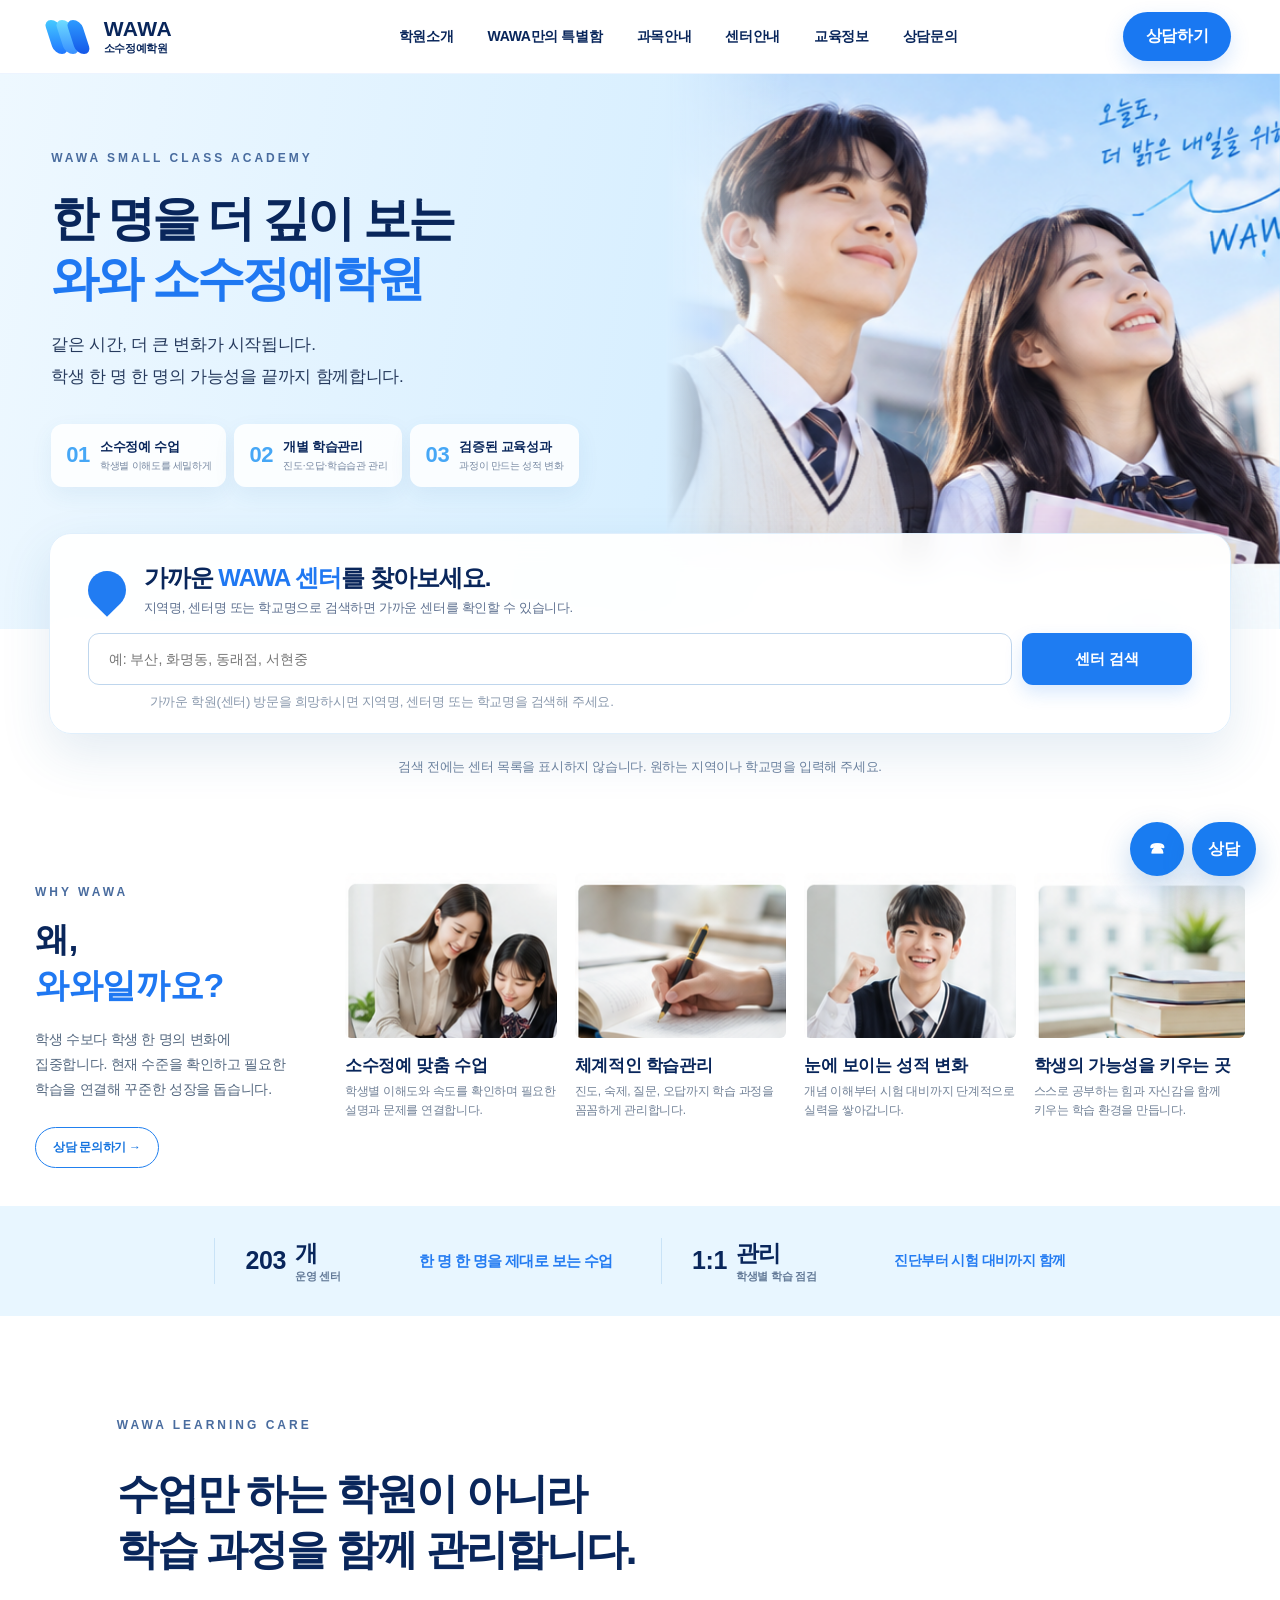
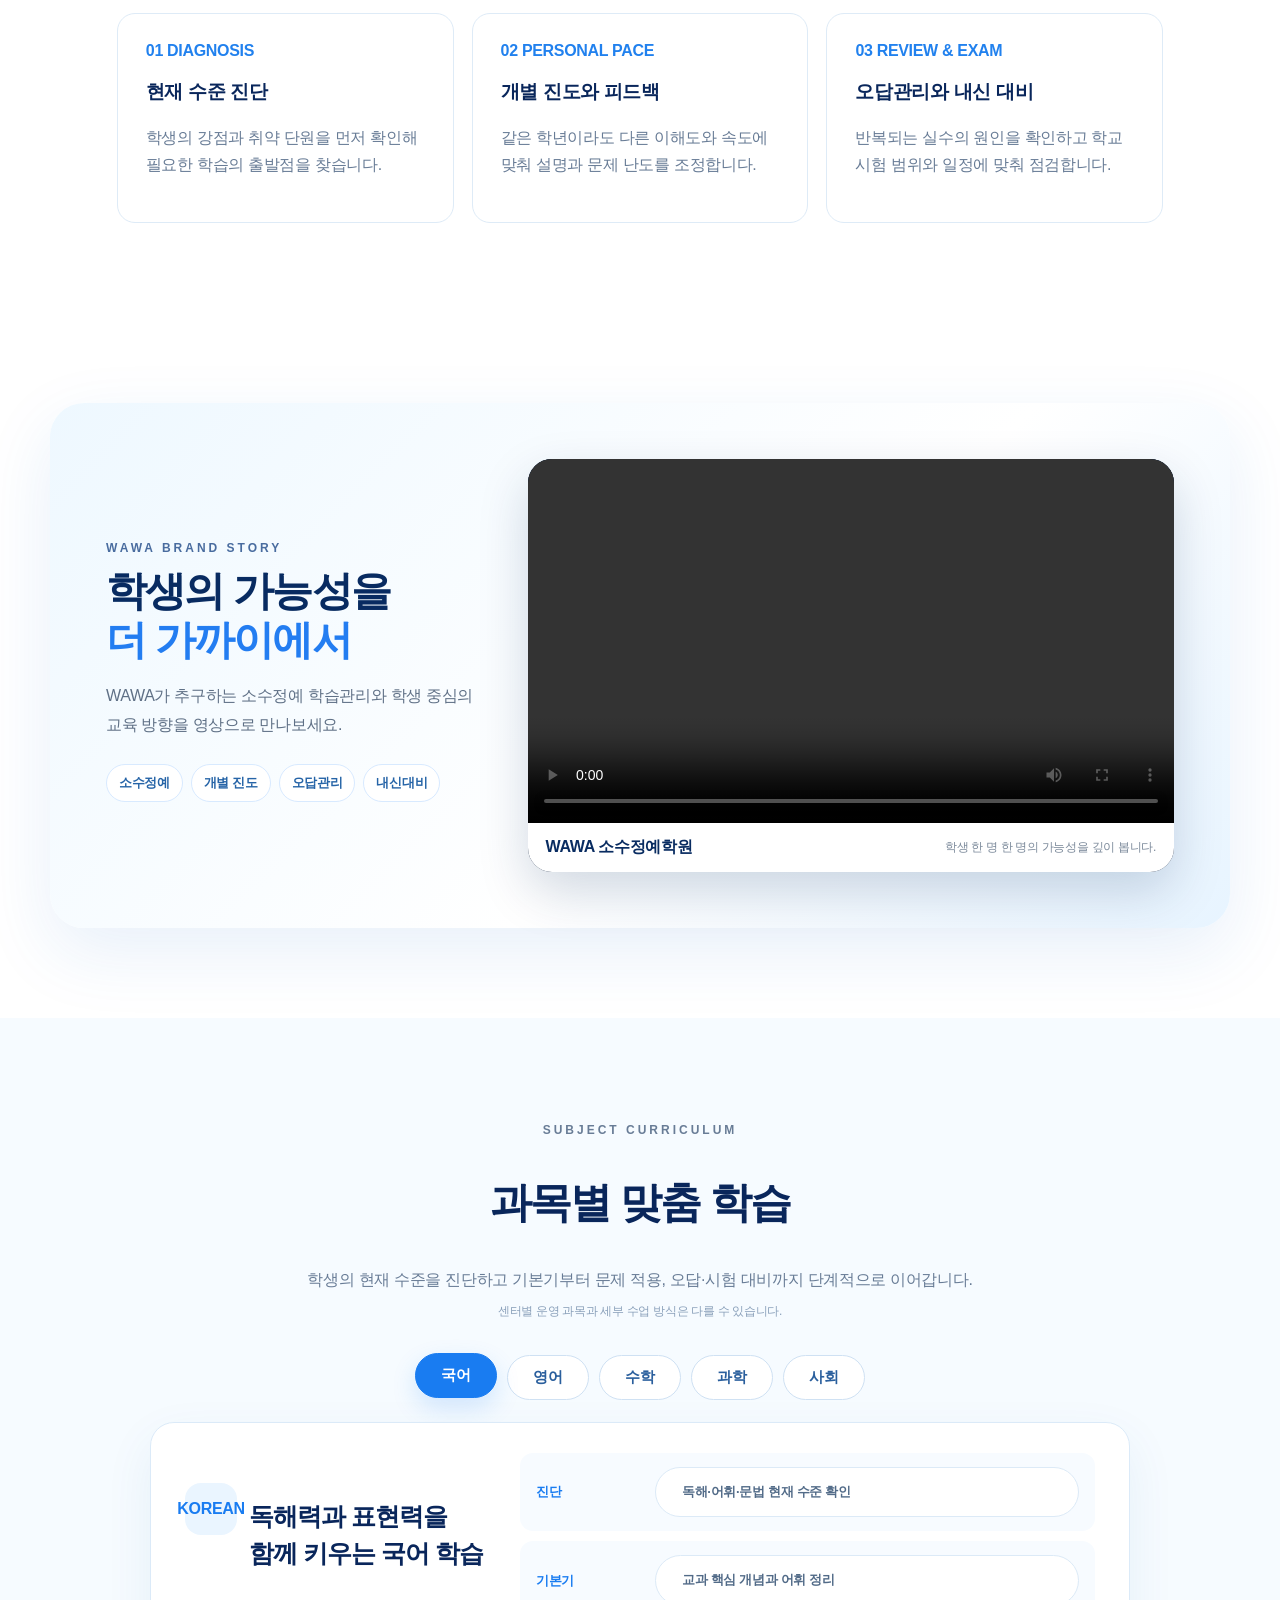
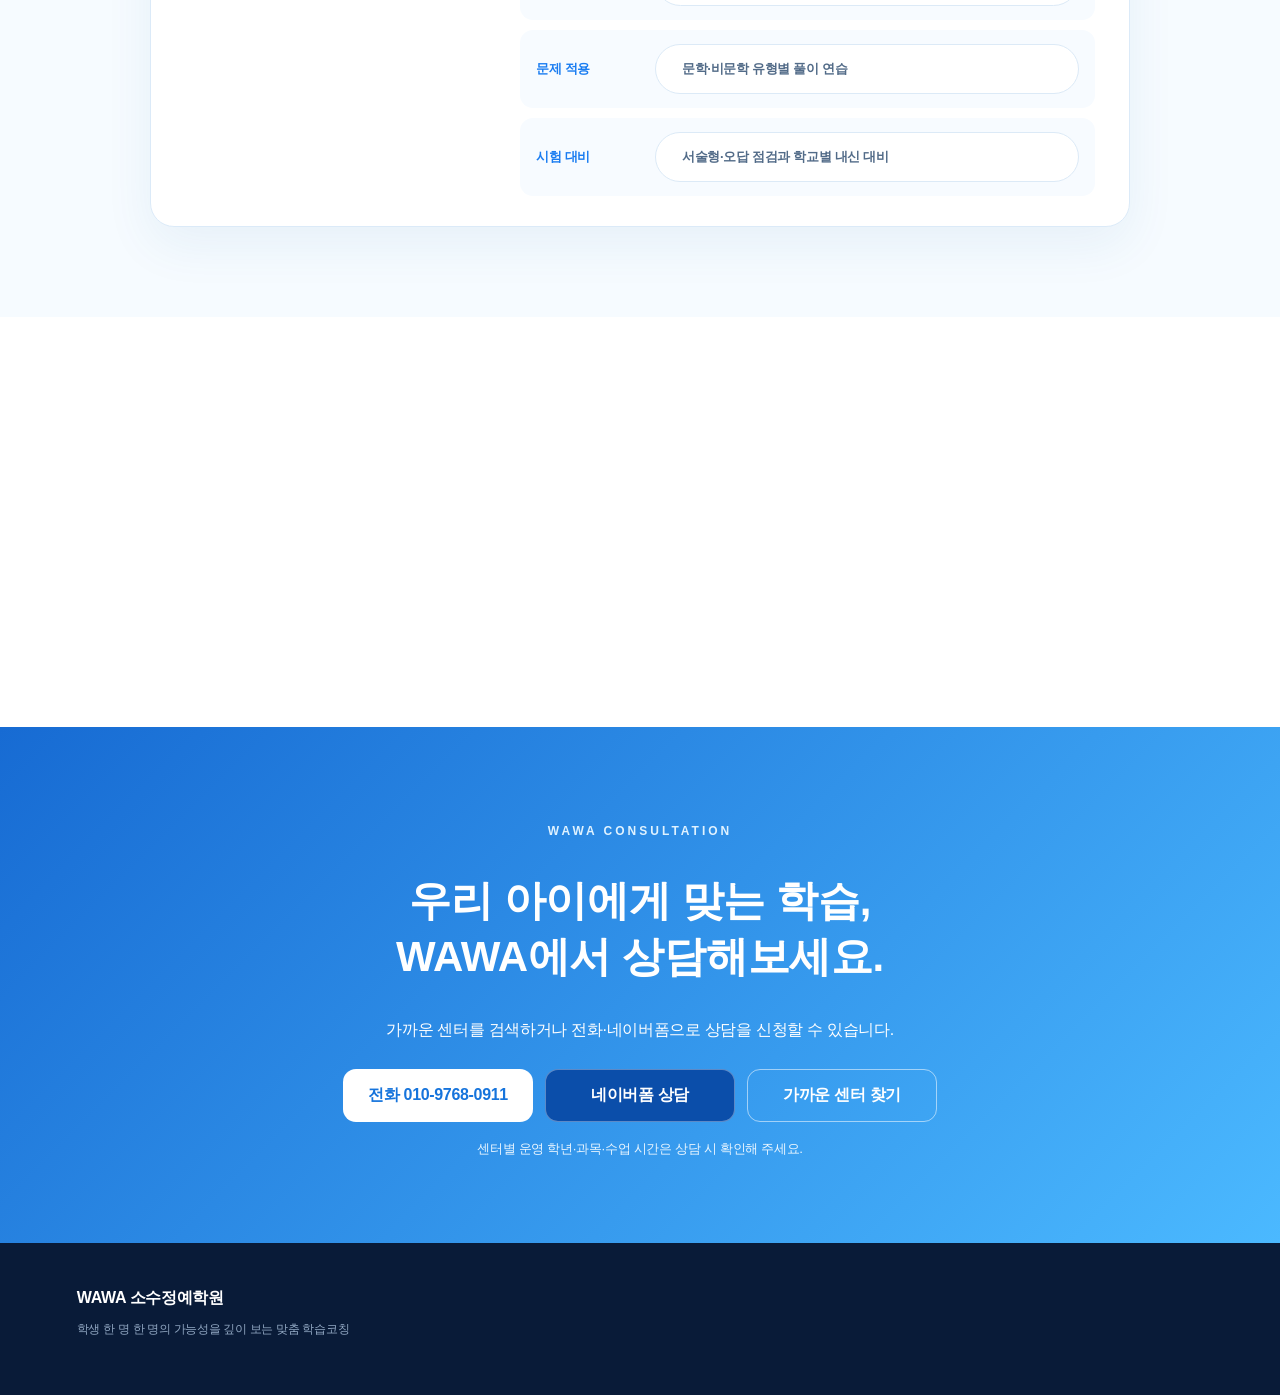
==== commit 835dc6f6: "Add files via upload" ====
--- a/index.html
+++ b/index.html
@@ -1,10 +1,388 @@
 <!doctype html>
 <html lang="ko"><head>
-<link rel="icon" href="/favicon.ico" sizes="any">
-<link rel="icon" type="image/png" href="/favicon-192.png">
-  <meta name="naver-site-verification" content="d543000c79854238c80ed55fcc402723fc69e5c9" /><meta charset="utf-8"><meta name="viewport" content="width=device-width,initial-scale=1">
-<meta name="robots" content="noindex,nofollow,noarchive"><title>WAWA 교육정보 관리자</title>
-<script src="https://identity.netlify.com/v1/netlify-identity-widget.js"></script></head>
-<body><script>
-if(window.netlifyIdentity){window.netlifyIdentity.on('init',u=>{if(!u&&!/(?:invite_token|confirmation_token|recovery_token|access_token)=/.test(location.hash))window.netlifyIdentity.open('login')});window.netlifyIdentity.on('login',()=>window.netlifyIdentity.close())}
-</script><script src="https://unpkg.com/decap-cms@3.8.3/dist/decap-cms.js"></script><script src="/admin/autofill.js?v=20261007-keyword2"></script></body></html>
+<meta charset="utf-8"><meta name="viewport" content="width=device-width,initial-scale=1">
+<title>WAWA 소수정예학원 | 학생 한 명 한 명을 깊이 보는 맞춤 학습</title>
+<meta name="description" content="WAWA 소수정예학원은 학생별 이해도와 학습 속도를 확인하며 개별 진도, 오답관리, 내신 대비를 함께 관리합니다. 전국 WAWA 센터를 검색하고 상담해보세요.">
+<meta name="robots" content="index,follow"><link rel="canonical" href="https://wawa-academy.netlify.app/">
+<meta name="naver-site-verification" content="d543000c79854238c80ed55fcc402723fc69e5c9">
+<meta property="og:type" content="website"><meta property="og:title" content="WAWA 소수정예학원"><meta property="og:description" content="한 명을 더 깊이 보는 WAWA 소수정예학원"><meta property="og:url" content="https://wawa-academy.netlify.app/"><meta property="og:image" content="https://wawa-academy.netlify.app/wawa-ai-students.png">
+<link rel="icon" href="/favicon.ico" sizes="any"><link rel="icon" type="image/png" href="/favicon-192.png"><link rel="stylesheet" href="style.css">
+</head><body>
+<header class="topbar"><a class="brand" href="/"><span class="wmark"><i></i><i></i><i></i></span><span><strong>WAWA</strong><small>소수정예학원</small></span></a><nav><a href="#about">학원소개</a><a href="#difference">WAWA만의 특별함</a><a href="#subjects">과목안내</a><a href="#centers">센터안내</a><a href="blog.html">교육정보</a><a href="#consult">상담문의</a></nav><a class="consult-pill" href="https://naver.me/GZ6iPX5b" target="_blank" rel="noopener">상담하기</a></header>
+<main>
+<section class="hero" id="about"><div class="hero-copy"><p class="eyebrow">WAWA SMALL CLASS ACADEMY</p><h1>한 명을 더 깊이 보는<br><em>와와 소수정예학원</em></h1><p class="hero-desc">같은 시간, 더 큰 변화가 시작됩니다.<br>학생 한 명 한 명의 가능성을 끝까지 함께합니다.</p><div class="hero-points"><div><b>01</b><span><strong>소수정예 수업</strong><small>학생별 이해도를 세밀하게</small></span></div><div><b>02</b><span><strong>개별 학습관리</strong><small>진도·오답·학습습관 관리</small></span></div><div><b>03</b><span><strong>검증된 교육성과</strong><small>과정이 만드는 성적 변화</small></span></div></div></div><div class="hero-photo"><img src="wawa-ai-students.png" alt="WAWA 소수정예학원에서 공부하는 학생"></div></section>
+<section class="finder-wrap" id="centers"><div class="finder"><div class="finder-title"><span class="pin"></span><div><h2>가까운 <em>WAWA 센터</em>를 찾아보세요.</h2><p>지역명, 센터명 또는 학교명으로 검색하면 가까운 센터를 확인할 수 있습니다.</p></div></div><div class="search-row"><input id="search" type="search" placeholder="예: 부산, 화명동, 동래점, 서현중" aria-label="WAWA 센터 검색"><button id="searchBtn" type="button">센터 검색</button></div><small class="examples">가까운 학원(센터) 방문을 희망하시면 지역명, 센터명 또는 학교명을 검색해 주세요.</small></div><div id="searchState" class="search-state">검색 전에는 센터 목록을 표시하지 않습니다. 원하는 지역이나 학교명을 입력해 주세요.</div><div class="centers"><article class="center-card" data-search="가경점 가경점와와학습코칭학원 충북 청주시 흥덕구 서현북로 18  2층 와와학습코칭학원 서현북로 대원칸타빌과 가경 e편한세상 사이 편의점 CU맞은편 서현초, 서경초 서현중, 경덕중, 서현중 사대부고, 서원고, 청주외고 초등 전과목관리(+독서활동)가능 
+중등 국영수사과 관리 가능
+고등 영수 외에 입시상담가능"><span class="tag">WAWA CENTER</span><h3>가경점</h3><p class="addr">충북 청주시 흥덕구 서현북로 18  2층 와와학습코칭학원</p><p><b>과목</b> 국어 · 영어 · 수학 · 사회</p><p><b>인근 학교</b> 서현초, 서경초 · 서현중, 경덕중, 서현중 · 사대부고, 서원고, 청주외고</p><p class="strength">초등 전과목관리(+독서활동)가능 
+중등 국영수사과 관리 가능
+고등 영수 외에 입시상담가능</p><p class="registration"><b>교육청 등록번호</b>충청북도청주교육지원청 제 5888호</p><a class="text-link" href="https://naver.me/GZ6iPX5b" target="_blank" rel="noopener">상담 문의 →</a></article><article class="center-card" data-search="가좌점 가좌점와와학습코칭학원 서울 서대문구 가재울로 52  승우빌딩 301호  가재울초, 연가초  가재울고 "><span class="tag">WAWA CENTER</span><h3>가좌점</h3><p class="addr">서울 서대문구 가재울로 52  승우빌딩 301호</p><p><b>과목</b> 국어 · 영어 · 수학 · 과학 · 사회</p><p><b>인근 학교</b> 가재울초, 연가초 · 가재울고</p><p class="registration"><b>교육청 등록번호</b>서울서부교육지원청 등록 제02202000014호</p><a class="text-link" href="https://naver.me/GZ6iPX5b" target="_blank" rel="noopener">상담 문의 →</a></article><article class="center-card" data-search="갈매점 갈매점와와학습코칭학원 경기 구리시 갈매중앙로 79  에스엠타워 602호 안녕하세요, OO학생 학부모님~갈매점. 위치는 (구리시 갈매동79, 에스엠타워602호)입니다. 1층에 새마을금고, 베스킨라빈스 건물 6층입니다. 갈매초, 산마루초 갈매중 갈매고 1대1밀착관리-학부모님께 회원피드백 수업직후 상시제공, 갈매중고 내신특화, 전과목관리가능"><span class="tag">WAWA CENTER</span><h3>갈매점</h3><p class="addr">경기 구리시 갈매중앙로 79  에스엠타워 602호</p><p><b>과목</b> 국어 · 영어 · 수학 · 과학 · 사회</p><p><b>인근 학교</b> 갈매초, 산마루초 · 갈매중 · 갈매고</p><p class="strength">1대1밀착관리-학부모님께 회원피드백 수업직후 상시제공, 갈매중고 내신특화, 전과목관리가능</p><p class="registration"><b>교육청 등록번호</b>구리남양주교육지원청 등록 제4331호</p><a class="text-link" href="https://naver.me/GZ6iPX5b" target="_blank" rel="noopener">상담 문의 →</a></article><article class="center-card" data-search="갈산점 와와학습코칭갈산학원 경기도 이천시 갈산동 영창로 314  629-2외 2필지 주공프라자 504호  안흥초, 설봉초 이천중, 설봉중, 증포중 제일고, 이현고 "><span class="tag">WAWA CENTER</span><h3>갈산점</h3><p class="addr">경기도 이천시 갈산동 영창로 314  629-2외 2필지 주공프라자 504호</p><p><b>과목</b> 국어 · 영어 · 수학 · 사회</p><p><b>인근 학교</b> 안흥초, 설봉초 · 이천중, 설봉중, 증포중 · 제일고, 이현고</p><p class="registration"><b>교육청 등록번호</b>이천교육지원청 등록 제1127호</p><a class="text-link" href="https://naver.me/GZ6iPX5b" target="_blank" rel="noopener">상담 문의 →</a></article><article class="center-card" data-search="강릉교동점 와와학습코칭학원 강원특별자치도 강릉시 정원로 44  202호 와와학습코칭학원  율곡초, 경포초 관동중, 율곡중, 해람중, 솔올중, 경포중 강여고, 강일여고, 명륜고, 제일고, 강릉고 시험기간 자습반 운영 및 수업과목별 기출문제 보유. 시험기간 간식제공. 기본 상비약 구비. 시내에서 도보 7분거리 현재 소수정예로 지도 가능합니다.
+새로 셋팅하여 환경이 깔끔합니다. 주위 유해시설 없습니다. 코치들이 상냥합니다. 하위권 성적 올린 사례 많습니다."><span class="tag">WAWA CENTER</span><h3>강릉교동점</h3><p class="addr">강원특별자치도 강릉시 정원로 44  202호 와와학습코칭학원</p><p><b>과목</b> 영어 · 수학</p><p><b>인근 학교</b> 율곡초, 경포초 · 관동중, 율곡중, 해람중, 솔올중, 경포중 · 강여고, 강일여고, 명륜고, 제일고, 강릉고</p><p class="strength">시험기간 자습반 운영 및 수업과목별 기출문제 보유. 시험기간 간식제공. 기본 상비약 구비. 시내에서 도보 7분거리 현재 소수정예로 지도 가능합니다.
+새로 셋팅하여 환경이 깔끔합니다. 주위 유해시설 없습니다. 코치들이 상냥합니다. 하위권 성적 올린 사례 많습니다.</p><p class="registration"><b>교육청 등록번호</b>강릉교육지원청 등록 제1386호</p><a class="text-link" href="https://naver.me/GZ6iPX5b" target="_blank" rel="noopener">상담 문의 →</a></article><article class="center-card" data-search="개신점 와와학습코칭센터학원 충청북도 청주시 서원구 개신동 경신로 31-1  402호 청주시 서원구 경신로 31-1 스타타워빌딩 4층
+(개신동 농협사거리, 1층에 롯데리아 개신점이 있는 건물의 4층입니다.) 개신초, 서경초, 가경초, 죽림초, 서원초 가경중, 서경중, 경덕중, 사대부중, 성화중, 서원중 서원고, 사대부고, 청주고, 중앙여고, 운호고, 봉명고, 흥덕고, 세광고 -. 주변 학교에 대한 풍부한 데이터확보로 타겟 관리 가능
+   (서경중,사대부중,가경중/ 서원고,사대부고/ 내신이 필요한 청주공고,충북공고,청주여상)
+-. 평일~일요일까지 수업 오픈으로 최대한 학생별 맞춤 시간표 관리 가능.
+-. 초등~ 고3 수능준비까지 가능한 강사진. 
+-. 전국 와와에서 회원 유지개월수가 높은 지점."><span class="tag">WAWA CENTER</span><h3>개신점</h3><p class="addr">충청북도 청주시 서원구 개신동 경신로 31-1  402호</p><p><b>과목</b> 국어 · 영어 · 수학</p><p><b>인근 학교</b> 개신초, 서경초, 가경초, 죽림초, 서원초 · 가경중, 서경중, 경덕중, 사대부중, 성화중, 서원중 · 서원고, 사대부고, 청주고, 중앙여고, 운호고, 봉명고, 흥덕고, 세광고</p><p class="strength">-. 주변 학교에 대한 풍부한 데이터확보로 타겟 관리 가능
+   (서경중,사대부중,가경중/ 서원고,사대부고/ 내신이 필요한 청주공고,충북공고,청주여상)
+-. 평일~일요일까지 수업 오픈으로 최대한 학생별 맞춤 시간표 관리 가능.
+-. 초등~ 고3 수능준비까지 가능한 강사진. 
+-. 전국 와와에서 회원 유지개월수가 높은 지점.</p><p class="registration"><b>교육청 등록번호</b>청주교육지원청 등록 제4620호</p><a class="text-link" href="https://naver.me/GZ6iPX5b" target="_blank" rel="noopener">상담 문의 →</a></article><article class="center-card" data-search="거제수월점 거제수월점와와학습코칭학원 경남 거제시 수양로 462  3층 수월사거리 파리바게트 맞은편 skT월드 건물 3층 수월초, 제산초 수월중, 거제중앙중 거제중앙고, 연초고, 상문고 고등 회원이 많아서 면학분위기가 아주 잘 형성 되어져 있어서 초중등 부모님들께서 만족해 하십니다. 고등까지 전부 수업이 가능한 강사들로 이루어져 있어서 교수법이 뛰어납니다."><span class="tag">WAWA CENTER</span><h3>거제수월점</h3><p class="addr">경남 거제시 수양로 462  3층</p><p><b>과목</b> 영어 · 수학</p><p><b>인근 학교</b> 수월초, 제산초 · 수월중, 거제중앙중 · 거제중앙고, 연초고, 상문고</p><p class="strength">고등 회원이 많아서 면학분위기가 아주 잘 형성 되어져 있어서 초중등 부모님들께서 만족해 하십니다. 고등까지 전부 수업이 가능한 강사들로 이루어져 있어서 교수법이 뛰어납니다.</p><p class="registration"><b>교육청 등록번호</b>거제교육지원청 등록 제1558호</p><a class="text-link" href="https://naver.me/GZ6iPX5b" target="_blank" rel="noopener">상담 문의 →</a></article><article class="center-card" data-search="고잔점 와와학습코칭센터안산학원 경기 안산시 단원구 광덕대로 130  폴리타운 B동 513호     현재 수업 배치불가
+베테랑 교사진
+기본시스템 잘 활용"><span class="tag">WAWA CENTER</span><h3>고잔점</h3><p class="addr">경기 안산시 단원구 광덕대로 130  폴리타운 B동 513호</p><p><b>과목</b> 국어 · 영어 · 수학</p><p class="strength">현재 수업 배치불가
+베테랑 교사진
+기본시스템 잘 활용</p><p class="registration"><b>교육청 등록번호</b>안산교육지원청 등록 제4176호</p><a class="text-link" href="https://naver.me/GZ6iPX5b" target="_blank" rel="noopener">상담 문의 →</a></article><article class="center-card" data-search="관저점 관저점와와학습코칭학원 대전 서구 구봉로 133  1542번지 205호 마치광장 신협건물 2층   서일고, 서일여고 초등회원 &lt;10분독서&gt;로 수업 시작. 한 과목 두명의 강사가 관리. 매 수업 시간 학습일지 작성."><span class="tag">WAWA CENTER</span><h3>관저점</h3><p class="addr">대전 서구 구봉로 133  1542번지 205호</p><p><b>과목</b> 국어 · 영어 · 수학 · 과학 · 사회</p><p><b>인근 학교</b> 서일고, 서일여고</p><p class="strength">초등회원 &lt;10분독서&gt;로 수업 시작. 한 과목 두명의 강사가 관리. 매 수업 시간 학습일지 작성.</p><p class="registration"><b>교육청 등록번호</b>대전서부교육지원청 등록 제 서4277호</p><a class="text-link" href="https://naver.me/GZ6iPX5b" target="_blank" rel="noopener">상담 문의 →</a></article><article class="center-card" data-search="관평점 관평점와와학습코칭학원 대전 유성구 관평2로 46  밸리타운 501 지도 사진과 함께 동화중학교 맞은편/ 주민센터 뒷 건물 로 설명 드립니다. 동화초, 관평초 동화중, 관평중 중일고, 용산고 초등부 관리가 잘 되는 센터 / 분기별 이벤트가 있고, 초등부 매월 평가서가 있는 센터 / 밝은 분위기의 딱딱하지 않은 센터 / 회원관리 및 상담관리가 잘 되는 센터"><span class="tag">WAWA CENTER</span><h3>관평점</h3><p class="addr">대전 유성구 관평2로 46  밸리타운 501</p><p><b>과목</b> 국어 · 영어 · 수학</p><p><b>인근 학교</b> 동화초, 관평초 · 동화중, 관평중 · 중일고, 용산고</p><p class="strength">초등부 관리가 잘 되는 센터 / 분기별 이벤트가 있고, 초등부 매월 평가서가 있는 센터 / 밝은 분위기의 딱딱하지 않은 센터 / 회원관리 및 상담관리가 잘 되는 센터</p><p class="registration"><b>교육청 등록번호</b>대전서부교육지원청 등록 제 서4761호</p><a class="text-link" href="https://naver.me/GZ6iPX5b" target="_blank" rel="noopener">상담 문의 →</a></article><article class="center-card" data-search="광명점 광명점와와학습코칭학원 경기 광명시 광명로 823  광명현대타운 7층 701호   광남중, 광문중 광문고 "><span class="tag">WAWA CENTER</span><h3>광명점</h3><p class="addr">경기 광명시 광명로 823  광명현대타운 7층 701호</p><p><b>과목</b> 국어 · 영어 · 수학</p><p><b>인근 학교</b> 광남중, 광문중 · 광문고</p><p class="registration"><b>교육청 등록번호</b>광명교육지원청 등록 제1964호</p><a class="text-link" href="https://naver.me/GZ6iPX5b" target="_blank" rel="noopener">상담 문의 →</a></article><article class="center-card" data-search="광장점 와와학습코칭학원 서울 광진구 광나루로 584  동서울빌딩 5 올림픽대교북단사거리 바로 앞, 광진구 광나루로 584 동서울빌딩5층  양진중, 광장중 광남고, 단대부고, 건대부고 1. 배치 즉시 당일 상담 날짜 세팅 2. 영수 경력10년이상 코치들 구성
+ 3. 따뜻하고 재미있는 분위기 4. 플래너 관리 5. 방학특강, 시험대비특강으로 부족한 부분 추가지도
+ 6. 학부모와의 적극적인 소통"><span class="tag">WAWA CENTER</span><h3>광장점</h3><p class="addr">서울 광진구 광나루로 584  동서울빌딩 5</p><p><b>과목</b> 국어 · 영어 · 수학 · 과학</p><p><b>인근 학교</b> 양진중, 광장중 · 광남고, 단대부고, 건대부고</p><p class="strength">1. 배치 즉시 당일 상담 날짜 세팅 2. 영수 경력10년이상 코치들 구성
+ 3. 따뜻하고 재미있는 분위기 4. 플래너 관리 5. 방학특강, 시험대비특강으로 부족한 부분 추가지도
+ 6. 학부모와의 적극적인 소통</p><p class="registration"><b>교육청 등록번호</b>성동광진교육지원청 등록 제 2316호</p><a class="text-link" href="https://naver.me/GZ6iPX5b" target="_blank" rel="noopener">상담 문의 →</a></article><article class="center-card" data-search="교하점 교하점와와학습코칭학원 경기 파주시 청석로 272  센타프라자1 제8층 제803 와와학습코칭학원 파주 교하점
+경기도 파주시 청석로272 /센터프라자 803호(파리바게트 건물) 청석초, 석곶초, 두일초 교하중, 두일중, 심학중 교하고, 심학고 모든회원 - 플래너작성 , 단체카톡방, 빠른소통(출결/특이사항) , 국영수과 수업"><span class="tag">WAWA CENTER</span><h3>교하점</h3><p class="addr">경기 파주시 청석로 272  센타프라자1 제8층 제803</p><p><b>과목</b> 수학 · 과학</p><p><b>인근 학교</b> 청석초, 석곶초, 두일초 · 교하중, 두일중, 심학중 · 교하고, 심학고</p><p class="strength">모든회원 - 플래너작성 , 단체카톡방, 빠른소통(출결/특이사항) , 국영수과 수업</p><p class="registration"><b>교육청 등록번호</b>경기도파주교육지원청 제1975호</p><a class="text-link" href="https://naver.me/GZ6iPX5b" target="_blank" rel="noopener">상담 문의 →</a></article><article class="center-card" data-search="구산점 구산점와와학습코칭학원 서울특별시 은평구 역촌동 연서로 130  4층   구산중, 은평중 예일여중고, 선일여중고 "><span class="tag">WAWA CENTER</span><h3>구산점</h3><p class="addr">서울특별시 은평구 역촌동 연서로 130  4층</p><p><b>과목</b> 국어 · 영어 · 수학</p><p><b>인근 학교</b> 구산중, 은평중 · 예일여중고, 선일여중고</p><p class="registration"><b>교육청 등록번호</b>서울서부교육지원청 등록 제02201700143호</p><a class="text-link" href="https://naver.me/GZ6iPX5b" target="_blank" rel="noopener">상담 문의 →</a></article><article class="center-card" data-search="구월점 구월점와와학습코칭학원 인천 남동구 선수촌공원로23번길 6-29  다복타워 401호 와와학습코칭학원 아시아드 로터리, 농협 건물 근처 세무소 방향 바로 옆 건물 성리초 성리중  정돈된 학습환경
+학습계획을 관리하는 학원
+학생들의 소리에 귀 기울이는 학원
+청소년 코칭 전문가"><span class="tag">WAWA CENTER</span><h3>구월점</h3><p class="addr">인천 남동구 선수촌공원로23번길 6-29  다복타워 401호 와와학습코칭학원</p><p><b>과목</b> 국어 · 영어 · 수학 · 과학 · 사회</p><p><b>인근 학교</b> 성리초 · 성리중</p><p class="strength">정돈된 학습환경
+학습계획을 관리하는 학원
+학생들의 소리에 귀 기울이는 학원
+청소년 코칭 전문가</p><p class="registration"><b>교육청 등록번호</b>인천광역시동부교육지원청 제4031호</p><a class="text-link" href="https://naver.me/GZ6iPX5b" target="_blank" rel="noopener">상담 문의 →</a></article><article class="center-card" data-search="금릉점 와와학습코칭학원(금릉점) 경기 파주시 금빛로 24-27  제일메디컬 502 1층 용우동,복호두있는 건물 5층입니다. 눈높이 옆에있습니다. 금릉초, 금화초, 새금초, 금촌초 금릉중, 금촌중, 문산중 금촌고, 문산제일고 첫상담부터 정착까지 센터장 밀착관리/학생별 단톡방운영/매월정기고사/연2회 코칭데이/중2이상 지필대비 주말자습운영"><span class="tag">WAWA CENTER</span><h3>금릉점</h3><p class="addr">경기 파주시 금빛로 24-27  제일메디컬 502</p><p><b>과목</b> 국어 · 영어 · 수학 · 과학 · 사회</p><p><b>인근 학교</b> 금릉초, 금화초, 새금초, 금촌초 · 금릉중, 금촌중, 문산중 · 금촌고, 문산제일고</p><p class="strength">첫상담부터 정착까지 센터장 밀착관리/학생별 단톡방운영/매월정기고사/연2회 코칭데이/중2이상 지필대비 주말자습운영</p><p class="registration"><b>교육청 등록번호</b>파주교육지원청 등록 제1594호</p><a class="text-link" href="https://naver.me/GZ6iPX5b" target="_blank" rel="noopener">상담 문의 →</a></article><article class="center-card" data-search="금천점 금천점와와학습코칭학원 서울 금천구 금하로 763  벽산아파트 제중심상가동 3층 306-2,307,308 금천구 시흥2동 주민센터 건너편 벽산중심상가 3층 탑동초 동일중, 세일중 매그넷고, 동일여고, 금천고, 문일고 국,영,수 초등부터 고3(이과)까지 가능/경력이 탁월한 강사들의 강의력"><span class="tag">WAWA CENTER</span><h3>금천점</h3><p class="addr">서울 금천구 금하로 763  벽산아파트 제중심상가동 3층 306-2,307,308</p><p><b>과목</b> 국어 · 영어 · 수학 · 과학 · 사회</p><p><b>인근 학교</b> 탑동초 · 동일중, 세일중 · 매그넷고, 동일여고, 금천고, 문일고</p><p class="strength">국,영,수 초등부터 고3(이과)까지 가능/경력이 탁월한 강사들의 강의력</p><p class="registration"><b>교육청 등록번호</b>서울남부교육지원청 등록 제 5726호</p><a class="text-link" href="https://naver.me/GZ6iPX5b" target="_blank" rel="noopener">상담 문의 →</a></article><article class="center-card" data-search="기흥구청점 기흥구청점와와학습코칭학원 경기 용인시 기흥구 구갈로60번길 15  경영빌딩 3층 와와학습코칭학원 기흥구청 앞 신협 건물 3층, 한양수자인 103동 건너편 구갈초, 산양초, 관곡초 구갈중, 신갈중, 신릉중 기흥고, 신갈고, 성지고 편안한 수업 분위기/ 강사 소통이 빠름/ 유지율이 높음"><span class="tag">WAWA CENTER</span><h3>기흥구청점</h3><p class="addr">경기 용인시 기흥구 구갈로60번길 15  경영빌딩 3층 와와학습코칭학원</p><p><b>과목</b> 국어 · 영어 · 수학</p><p><b>인근 학교</b> 구갈초, 산양초, 관곡초 · 구갈중, 신갈중, 신릉중 · 기흥고, 신갈고, 성지고</p><p class="strength">편안한 수업 분위기/ 강사 소통이 빠름/ 유지율이 높음</p><p class="registration"><b>교육청 등록번호</b>경기도용인교육지원청 등록 제 5253호</p><a class="text-link" href="https://naver.me/GZ6iPX5b" target="_blank" rel="noopener">상담 문의 →</a></article><article class="center-card" data-search="남외점 남외점와와학습코칭학원 울산 중구 남외3길 15  남외프라자 401호 남외초앞 파리바게트 사거리 마트위 4층 남외초 남외중,울산중 울산고,가온고 남외중 내신대비에 강점인 센터이며 
+모의평가로 내신대비 적중률과 시험치는 분위기형성으로  상위권학생들이 많이 분포되어있고 
+시험기간에 국,영,수수업듣고있는 아이들에 한정해서 타과목특강이 있습니다~
+남외초학생들이 걸어오기좋은 거리에 남외초만을 위한형성평가대비및 
+코칭데이를통한 아이들학습습관과 기초부터심화까지 눈높이에 맞춘수업이가능합니다"><span class="tag">WAWA CENTER</span><h3>남외점</h3><p class="addr">울산 중구 남외3길 15  남외프라자 401호</p><p><b>과목</b> 국어 · 영어 · 수학</p><p><b>인근 학교</b> 남외초 · 남외중,울산중 · 울산고,가온고</p><p class="strength">남외중 내신대비에 강점인 센터이며 
+모의평가로 내신대비 적중률과 시험치는 분위기형성으로  상위권학생들이 많이 분포되어있고 
+시험기간에 국,영,수수업듣고있는 아이들에 한정해서 타과목특강이 있습니다~
+남외초학생들이 걸어오기좋은 거리에 남외초만을 위한형성평가대비및 
+코칭데이를통한 아이들학습습관과 기초부터심화까지 눈높이에 맞춘수업이가능합니다</p><p class="registration"><b>교육청 등록번호</b>울산강북교육지원청 등록 제5626호</p><a class="text-link" href="https://naver.me/GZ6iPX5b" target="_blank" rel="noopener">상담 문의 →</a></article><article class="center-card" data-search="내발산점 내발산점와와학습코칭학원 서울 강서구 마곡중앙4로 74  이웰메디파크 제4층 401,402호 이대서울병원 주차장쪽 맞은편 cu건물 4층 가곡초등학교 공진초등학교 등명중학교, 마곡하늬중학교,명덕여중,수명중 수명고, 광영고, 명덕여자고등학교,화곡고 대형학원에서 하기 힘든 개별 관리와 학습코칭 주1회, 필요시는 일대일 수업까지 병행해서 학생에게 최적화된 수업방식을 선택할수 있습니다.  내신대비와 수행평가 뿐 아니라 수능대비까지 가능합니다.
+
+집중학교 :  등명중학교, 명덕여자중학교, 마곡하늬중학교, 수명중학교, 화곡중학교 // 수명고, 광영고, 화곡고, 명덕여자고등학교 
+
+(참고 명덕외고, 특성화고, 기타 너무 먼 학교는 관리 어렵습니다.)"><span class="tag">WAWA CENTER</span><h3>내발산점</h3><p class="addr">서울 강서구 마곡중앙4로 74  이웰메디파크 제4층 401,402호</p><p><b>과목</b> 국어 · 영어 · 수학 · 과학 · 사회</p><p><b>인근 학교</b> 가곡초등학교 공진초등학교 · 등명중학교, 마곡하늬중학교,명덕여중,수명중 · 수명고, 광영고, 명덕여자고등학교,화곡고</p><p class="strength">대형학원에서 하기 힘든 개별 관리와 학습코칭 주1회, 필요시는 일대일 수업까지 병행해서 학생에게 최적화된 수업방식을 선택할수 있습니다.  내신대비와 수행평가 뿐 아니라 수능대비까지 가능합니다.
+
+집중학교 :  등명중학교, 명덕여자중학교, 마곡하늬중학교, 수명중학교, 화곡중학교 // 수명고, 광영고, 화곡고, 명덕여자고등학교 
+
+(참고 명덕외고, 특성화고, 기타 너무 먼 학교는 관리 어렵습니다.)</p><p class="registration"><b>교육청 등록번호</b>강서양천교육지원청 등록 제 5444호</p><a class="text-link" href="https://naver.me/GZ6iPX5b" target="_blank" rel="noopener">상담 문의 →</a></article><article class="center-card" data-search="노형점 와와학습코칭학원 제주시 과원북4길 27, 2층(노형동) 제주시 과원북4길 27, 2층(노형동) 노형초 서중, 중앙중 지역내 모든 고등학교 가능 "><span class="tag">WAWA CENTER</span><h3>노형점</h3><p class="addr">제주시 과원북4길 27, 2층(노형동)</p><p><b>과목</b> 영어 · 수학</p><p><b>인근 학교</b> 노형초 · 서중, 중앙중 · 지역내 모든 고등학교 가능</p><p class="registration"><b>교육청 등록번호</b>제주시교육지원청 등록 제2163호</p><a class="text-link" href="https://naver.me/GZ6iPX5b" target="_blank" rel="noopener">상담 문의 →</a></article><article class="center-card" data-search="논현점 와와학습코칭인천논현학원 인천 남동구 청능대로 559  2 인천 논현역 3번 출구에서 직진 200M 논현 메디컬 센터 2층 동방초, 원동초 고잔중 고잔고 "><span class="tag">WAWA CENTER</span><h3>논현점</h3><p class="addr">인천 남동구 청능대로 559  2</p><p><b>과목</b> 국어 · 영어 · 수학</p><p><b>인근 학교</b> 동방초, 원동초 · 고잔중 · 고잔고</p><p class="registration"><b>교육청 등록번호</b>인천동부교육지원청 등록 제3283호</p><a class="text-link" href="https://naver.me/GZ6iPX5b" target="_blank" rel="noopener">상담 문의 →</a></article><article class="center-card" data-search="다산도농점 다산도농점와와학습코칭학원 경기 남양주시 도농로 29  604호 와와학습코칭센터 다산도농 이마트앞 부영프라자 604호 도농초, 금교초, 미금초, 동화중, 도농중, 가운중 도농고, 가운고, 다산고 월정기평가를 매월 봅니다. 보고나면 보고서 및 코칭평가서를 제공합니다
+코칭 데이 및 입시설명회 특강을 통해서 학생들의 부족한 점을 매월분석하여 보완을 합니다.
+
+학부모 학습방을 통해서 수업에 대한 일정을 공유하며 숙제와 부족한 공부는 30분꼭 남겨서 완벽학습을 하며 시험기간에는 1시부터 자습을 통해서 시험대비에 대한 4주 준비를 미리하고있습니다"><span class="tag">WAWA CENTER</span><h3>다산도농점</h3><p class="addr">경기 남양주시 도농로 29  604호 와와학습코칭센터</p><p><b>과목</b> 국어 · 영어 · 수학 · 과학 · 사회</p><p><b>인근 학교</b> 도농초, 금교초, 미금초, · 동화중, 도농중, 가운중 · 도농고, 가운고, 다산고</p><p class="strength">월정기평가를 매월 봅니다. 보고나면 보고서 및 코칭평가서를 제공합니다
+코칭 데이 및 입시설명회 특강을 통해서 학생들의 부족한 점을 매월분석하여 보완을 합니다.
+
+학부모 학습방을 통해서 수업에 대한 일정을 공유하며 숙제와 부족한 공부는 30분꼭 남겨서 완벽학습을 하며 시험기간에는 1시부터 자습을 통해서 시험대비에 대한 4주 준비를 미리하고있습니다</p><p class="registration"><b>교육청 등록번호</b>경기도구리남양주교육지원청 제4749호</p><a class="text-link" href="https://naver.me/GZ6iPX5b" target="_blank" rel="noopener">상담 문의 →</a></article><article class="center-card" data-search="다산점 다산점와와학습코칭학원 경기 남양주시 다산중앙로146번길 12-14  다산메트로타워 604호  다산초 다산중 다산고, 도농고 "><span class="tag">WAWA CENTER</span><h3>다산점</h3><p class="addr">경기 남양주시 다산중앙로146번길 12-14  다산메트로타워 604호</p><p><b>과목</b> 국어 · 영어 · 사회</p><p><b>인근 학교</b> 다산초 · 다산중 · 다산고, 도농고</p><p class="registration"><b>교육청 등록번호</b>구리남양주교육지원청 등록 제4125호</p><a class="text-link" href="https://naver.me/GZ6iPX5b" target="_blank" rel="noopener">상담 문의 →</a></article><article class="center-card" data-search="다산점(W+) 다산점더블유플러스학원 경기 남양주시 다산순환로 350  KB골든타워 310호 더블유플러스학원     "><span class="tag">WAWA CENTER</span><h3>다산점(W+)</h3><p class="addr">경기 남양주시 다산순환로 350  KB골든타워 310호 더블유플러스학원</p><p><b>과목</b> 수학 · 과학</p><p class="registration"><b>교육청 등록번호</b>경기도구리남양주교육지원청 제4711호</p><a class="text-link" href="https://naver.me/GZ6iPX5b" target="_blank" rel="noopener">상담 문의 →</a></article><article class="center-card" data-search="다산지금점 다산지금점와와학습코칭학원 경기 남양주시 다산지금로 139  3층 308호, 309호 스타벅스 다산지금점 건물 3층(영신프라자)입니다. 다산한강초 다산한강중  "><span class="tag">WAWA CENTER</span><h3>다산지금점</h3><p class="addr">경기 남양주시 다산지금로 139  3층 308호, 309호</p><p><b>과목</b> 국어 · 영어 · 수학 · 과학 · 사회</p><p><b>인근 학교</b> 다산한강초 · 다산한강중</p><p class="registration"><b>교육청 등록번호</b>구리남양주교육지원청 등록 제4349-1호</p><a class="text-link" href="https://naver.me/GZ6iPX5b" target="_blank" rel="noopener">상담 문의 →</a></article><article class="center-card" data-search="단구점 와와학습코칭학원 강원특별자치도 원주시 서원대로 406  리더스빌딩 402 단구동 롯데시네마 근처에 우리은행 건물 4층 구곡초등학교, 서원주초등학교 남원주중학교, 단구중학교 치악고등학교, 원주고등학교 국,영,수,사,과 종합적인 관리가 가능한 센터"><span class="tag">WAWA CENTER</span><h3>단구점</h3><p class="addr">강원특별자치도 원주시 서원대로 406  리더스빌딩 402</p><p><b>과목</b> 국어 · 영어 · 수학 · 과학 · 사회</p><p><b>인근 학교</b> 구곡초등학교, 서원주초등학교 · 남원주중학교, 단구중학교 · 치악고등학교, 원주고등학교</p><p class="strength">국,영,수,사,과 종합적인 관리가 가능한 센터</p><p class="registration"><b>교육청 등록번호</b>원주교육지원청 등록 제2412호</p><a class="text-link" href="https://naver.me/GZ6iPX5b" target="_blank" rel="noopener">상담 문의 →</a></article><article class="center-card" data-search="단대점 단대점와와학습코칭학원 경기 성남시 수정구 산성대로 423  5층  단대초 서중, 은행중 성남고, 성일고, 숭신여고, 동광고 "><span class="tag">WAWA CENTER</span><h3>단대점</h3><p class="addr">경기 성남시 수정구 산성대로 423  5층</p><p><b>과목</b> 국어 · 영어 · 수학</p><p><b>인근 학교</b> 단대초 · 서중, 은행중 · 성남고, 성일고, 숭신여고, 동광고</p><p class="registration"><b>교육청 등록번호</b>성남교육지원청 등록 제6183호</p><a class="text-link" href="https://naver.me/GZ6iPX5b" target="_blank" rel="noopener">상담 문의 →</a></article><article class="center-card" data-search="당산점 당산점와와학습코칭학원 서울 영등포구 당산로44길 3  삼성타운 504 당산역 10번 출구, 2호선 지나는 도로 따라 레미안4차 지나면 크로미빵집있는 건물 5층입니다. 당서초, 영동초, 당중초 당산중, 당산서중, 선유중 선유고, 여의도고, 여의도여고, 영등포여고, 관악고 "><span class="tag">WAWA CENTER</span><h3>당산점</h3><p class="addr">서울 영등포구 당산로44길 3  삼성타운 504</p><p><b>과목</b> 국어 · 영어 · 수학</p><p><b>인근 학교</b> 당서초, 영동초, 당중초 · 당산중, 당산서중, 선유중 · 선유고, 여의도고, 여의도여고, 영등포여고, 관악고</p><p class="registration"><b>교육청 등록번호</b>서울남부교육지원청 등록 제 5746호</p><a class="text-link" href="https://naver.me/GZ6iPX5b" target="_blank" rel="noopener">상담 문의 →</a></article><article class="center-card" data-search="당진중앙점 당진중앙와와학습코칭학원 충남 당진시 당진중앙2로 211-5  효명프라자 404호  탑동초 호서중, 당진중 호서고, 당진고 "><span class="tag">WAWA CENTER</span><h3>당진중앙점</h3><p class="addr">충남 당진시 당진중앙2로 211-5  효명프라자 404호</p><p><b>과목</b> 국어 · 영어 · 수학 · 과학 · 사회</p><p><b>인근 학교</b> 탑동초 · 호서중, 당진중 · 호서고, 당진고</p><p class="registration"><b>교육청 등록번호</b>당진교육지원청 등록 제617호</p><a class="text-link" href="https://naver.me/GZ6iPX5b" target="_blank" rel="noopener">상담 문의 →</a></article><article class="center-card" data-search="대구도남점 대구도남점와와학습코칭학원 대구 북구 도남중앙로7길 20-3  위너프라자 402호 와와학습코칭학원 도남힐스테이트데시앙3단지와 1단지 사이 위너프라자 4층 도남초, 국우초 학남중 강북중 학남고, 구암고, 강북고 수업 시간내 타켓 학교 수행평가 대비 학교 유인물 빠른 분석 및 수업시간 바로 적용,  4주이상 주말 시험대비 특별 보강 및 영어 듣기 평가 대비 특강 주말 진행 , 국영수사과 초중고 모든 과목 일대일 전문 강사 수업 가능, 주말 활용 일대일 방문 수업 병행 가능"><span class="tag">WAWA CENTER</span><h3>대구도남점</h3><p class="addr">대구 북구 도남중앙로7길 20-3  위너프라자 402호 와와학습코칭학원</p><p><b>과목</b> 국어 · 영어 · 수학 · 과학 · 사회</p><p><b>인근 학교</b> 도남초, 국우초 · 학남중 강북중 · 학남고, 구암고, 강북고</p><p class="strength">수업 시간내 타켓 학교 수행평가 대비 학교 유인물 빠른 분석 및 수업시간 바로 적용,  4주이상 주말 시험대비 특별 보강 및 영어 듣기 평가 대비 특강 주말 진행 , 국영수사과 초중고 모든 과목 일대일 전문 강사 수업 가능, 주말 활용 일대일 방문 수업 병행 가능</p><p class="registration"><b>교육청 등록번호</b>대구광역시서부교육지원청 제2023-4500호</p><a class="text-link" href="https://naver.me/GZ6iPX5b" target="_blank" rel="noopener">상담 문의 →</a></article><article class="center-card" data-search="대구역점 대구역점와와학습코칭학원 대구 중구 서성로 99  대구역센트럴자이 상가 302호 와와학습코칭학원 수창공원 맞은편
+1층 몬스터커피에서 왼쪽 건물 3층 수창초, 달성초, 종로초 계성중, 성명여중, 사대부중 사대부고, 경북여고, 신명고, 대구고, 경북예고, 칠성고 매 수업 후 수업 소통방에 피드백과 수업진행사항 공유
+두달 마다 정기고사 후 성취보고서 공유
+정기적 입시설명회, 코칭데이 진행"><span class="tag">WAWA CENTER</span><h3>대구역점</h3><p class="addr">대구 중구 서성로 99  대구역센트럴자이 상가 302호 와와학습코칭학원</p><p><b>과목</b> 국어 · 영어 · 수학 · 과학 · 사회</p><p><b>인근 학교</b> 수창초, 달성초, 종로초 · 계성중, 성명여중, 사대부중 · 사대부고, 경북여고, 신명고, 대구고, 경북예고, 칠성고</p><p class="strength">매 수업 후 수업 소통방에 피드백과 수업진행사항 공유
+두달 마다 정기고사 후 성취보고서 공유
+정기적 입시설명회, 코칭데이 진행</p><p class="registration"><b>교육청 등록번호</b>대구광역시동부교육지원청 제6571호</p><a class="text-link" href="https://naver.me/GZ6iPX5b" target="_blank" rel="noopener">상담 문의 →</a></article><article class="center-card" data-search="대구역점2호관 대구역점2호관
+와와학습코칭학원 대구 중구 서성로 99  대구역센트럴자이 상가 203호 와와학습코칭학원 수창공원 맞은편 대구역센트릴자이아파트 상가 2층 수창초, 종로초 계성중, 성명여중, 대구제일중, 사대부중 사대부고, 경북여고, 신명고, 칠성고 일대일 맞춤 개별 지도, 수행평가대비, 시험대비4주이상 주말 특별보강, 정기고사 진행, 개별 6개월 플랜, 성취보고서 제공"><span class="tag">WAWA CENTER</span><h3>대구역점2호관</h3><p class="addr">대구 중구 서성로 99  대구역센트럴자이 상가 203호 와와학습코칭학원</p><p><b>과목</b> 국어 · 영어 · 수학 · 과학 · 사회</p><p><b>인근 학교</b> 수창초, 종로초 · 계성중, 성명여중, 대구제일중, 사대부중 · 사대부고, 경북여고, 신명고, 칠성고</p><p class="strength">일대일 맞춤 개별 지도, 수행평가대비, 시험대비4주이상 주말 특별보강, 정기고사 진행, 개별 6개월 플랜, 성취보고서 제공</p><p class="registration"><b>교육청 등록번호</b>대구동부교육지원청 제 6950 호</p><a class="text-link" href="https://naver.me/GZ6iPX5b" target="_blank" rel="noopener">상담 문의 →</a></article><article class="center-card" data-search="대구장기점 대구장기점와와학습코칭학원 대구 달서구 장기로 252  장기협성휴포레 2층 209,210 버스정류장(장동초등학교앞) 바로 앞 대로변에 있습니다.
+ 장기협성휴포레 상가 2층 (1층에 한솥 도시락이 있습니다) 장동초, 장기초, 성당초 원화중  1. 주기적인 유무선 상담 2. 철저한 수행&amp;내신 관리 3. 입시 상담 가능"><span class="tag">WAWA CENTER</span><h3>대구장기점</h3><p class="addr">대구 달서구 장기로 252  장기협성휴포레 2층 209,210</p><p><b>과목</b> 국어 · 영어 · 수학 · 과학 · 사회</p><p><b>인근 학교</b> 장동초, 장기초, 성당초 · 원화중</p><p class="strength">1. 주기적인 유무선 상담 2. 철저한 수행&amp;내신 관리 3. 입시 상담 가능</p><p class="registration"><b>교육청 등록번호</b>대구남부교육지원청 등록 제2020-80호</p><a class="text-link" href="https://naver.me/GZ6iPX5b" target="_blank" rel="noopener">상담 문의 →</a></article><article class="center-card" data-search="덕이점 덕이점와와학습코칭학원 경기 고양시 일산서구 하이파크2로 40  금문프라자 804호 금문프라자(농협 옆건물, 1층에 컴포즈 카페있는 건물, 7층 헬스장 바로 위 8층입니다) 한산초, 덕이초, 백송초   친절하고 실력있는 강사진/대부분 10년 전후 경력"><span class="tag">WAWA CENTER</span><h3>덕이점</h3><p class="addr">경기 고양시 일산서구 하이파크2로 40  금문프라자 804호</p><p><b>과목</b> 국어 · 영어 · 수학 · 과학</p><p><b>인근 학교</b> 한산초, 덕이초, 백송초</p><p class="strength">친절하고 실력있는 강사진/대부분 10년 전후 경력</p><p class="registration"><b>교육청 등록번호</b>고양교육지원청 등록 제6169호</p><a class="text-link" href="https://naver.me/GZ6iPX5b" target="_blank" rel="noopener">상담 문의 →</a></article><article class="center-card" data-search="도안점 도안점와와학습코칭학원 대전 서구 동서대로 692  에프엠프라임 1차 501  흥도초 유성중, 봉명중, 도안중 유성고, 도안고, 서대전여고 "><span class="tag">WAWA CENTER</span><h3>도안점</h3><p class="addr">대전 서구 동서대로 692  에프엠프라임 1차 501</p><p><b>과목</b> 영어 · 수학 · 과학</p><p><b>인근 학교</b> 흥도초 · 유성중, 봉명중, 도안중 · 유성고, 도안고, 서대전여고</p><p class="registration"><b>교육청 등록번호</b>대전서부교육지원청 등록 제 서4790호</p><a class="text-link" href="https://naver.me/GZ6iPX5b" target="_blank" rel="noopener">상담 문의 →</a></article><article class="center-card" data-search="돈암점 돈암점와와학습코칭학원 서울특별시 성북구 돈암동 동소문로 190  중앙빌딩 201호 성신여대역 1번출구, 직진 버스 1정거장  기아자동차 건물 2층 개운초 개운중, 성신여중, 고명중 용문고, 사대부고, 성신여고, 고대부고 1. 국영수 전강사 선임강사 이상, 회사입사 경력 10년이상된 베테랑 코치들
+2. 고타임 회원관리 능력과 상담력 우수한 코치들로 구성
+3. 성북구 돈암점 근처 학교 티칭 경력이 10년이상,  근처 학교 기출및 내신경향 파악 잘되어있음"><span class="tag">WAWA CENTER</span><h3>돈암점</h3><p class="addr">서울특별시 성북구 돈암동 동소문로 190  중앙빌딩 201호</p><p><b>과목</b> 국어 · 영어 · 수학</p><p><b>인근 학교</b> 개운초 · 개운중, 성신여중, 고명중 · 용문고, 사대부고, 성신여고, 고대부고</p><p class="strength">1. 국영수 전강사 선임강사 이상, 회사입사 경력 10년이상된 베테랑 코치들
+2. 고타임 회원관리 능력과 상담력 우수한 코치들로 구성
+3. 성북구 돈암점 근처 학교 티칭 경력이 10년이상,  근처 학교 기출및 내신경향 파악 잘되어있음</p><p class="registration"><b>교육청 등록번호</b>성북강북교육지원청 등록 제2017-43호</p><a class="text-link" href="https://naver.me/GZ6iPX5b" target="_blank" rel="noopener">상담 문의 →</a></article><article class="center-card" data-search="동래점 동래점와와학습코칭학원 부산광역시 동래구 온천동 충렬대로 129-1  한야빌딩 3 건강검진센터와 동래맥도널드 사이 / 횡단보도 근처 / 건겅검진센터에서 미남역으로 한 블럭 내산초 내성중,유락여중,동래중,동해중 내성고,중앙여고,동래고,부산전자고 영어,수학,과학 전공자들로 뛰어난 교수법의 경험 많은 강사진/정기고사/시험대비 주말보강/시험관리/입시상담"><span class="tag">WAWA CENTER</span><h3>동래점</h3><p class="addr">부산광역시 동래구 온천동 충렬대로 129-1  한야빌딩 3</p><p><b>과목</b> 국어 · 영어 · 수학 · 과학</p><p><b>인근 학교</b> 내산초 · 내성중,유락여중,동래중,동해중 · 내성고,중앙여고,동래고,부산전자고</p><p class="strength">영어,수학,과학 전공자들로 뛰어난 교수법의 경험 많은 강사진/정기고사/시험대비 주말보강/시험관리/입시상담</p><p class="registration"><b>교육청 등록번호</b>동래교육지원청 등록 제4888호</p><a class="text-link" href="https://naver.me/GZ6iPX5b" target="_blank" rel="noopener">상담 문의 →</a></article><article class="center-card" data-search="동백점 동백점와와학습코칭학원 경기도 용인시 기흥구 중동 동백3로11번길 3  2층 201호 경기도 용인시 기흥구 중동 851-4 동백역타워 2층 201호. 1층에 파찌내 만둣가게가 있는 건물 2층 입니다. 동백역2번 출구 50m 이내 입니다. 석성초, 초당초 초당중, 백현중, 동백중, 성지중, 어정중, 용인중 초당고, 백현고, 동백고, 성지고, 용인고 와와학습코칭센터 동백점은 초3~고3까지 국영수과 오랜 경력의 전문 코치들이 학생들을 안정적으로 지도하고 있는 유지개월수가 8개월 이상 되는 센터 입니다."><span class="tag">WAWA CENTER</span><h3>동백점</h3><p class="addr">경기도 용인시 기흥구 중동 동백3로11번길 3  2층 201호</p><p><b>과목</b> 국어 · 영어 · 수학 · 과학</p><p><b>인근 학교</b> 석성초, 초당초 · 초당중, 백현중, 동백중, 성지중, 어정중, 용인중 · 초당고, 백현고, 동백고, 성지고, 용인고</p><p class="strength">와와학습코칭센터 동백점은 초3~고3까지 국영수과 오랜 경력의 전문 코치들이 학생들을 안정적으로 지도하고 있는 유지개월수가 8개월 이상 되는 센터 입니다.</p><p class="registration"><b>교육청 등록번호</b>용인교육지원청 등록 제3918호</p><a class="text-link" href="https://naver.me/GZ6iPX5b" target="_blank" rel="noopener">상담 문의 →</a></article><article class="center-card" data-search="동소문점 동소문점와와학습코칭학원 서울 성북구 아리랑로7길 5  4층 와와학습코칭학원 할머니문방구 사거리 건물 4층 정덕초, 우촌초, 정수초 성신여중, 동구여중, 삼선중, 고명중 성신여고, 홍대부고, 고대부고, 한성여고 1. 자기주도학습의 A~Z 까지 완벽히 알려드립니다.
+2. 장기근무 강사들의 지역내신 전문성을 보여드립니다.
+3. 입시에 능통한 실력있는 강사들의 장기 로드맵으로 초등에서 대입까지 연계학습합니다."><span class="tag">WAWA CENTER</span><h3>동소문점</h3><p class="addr">서울 성북구 아리랑로7길 5  4층 와와학습코칭학원</p><p><b>과목</b> 영어 · 수학</p><p><b>인근 학교</b> 정덕초, 우촌초, 정수초 · 성신여중, 동구여중, 삼선중, 고명중 · 성신여고, 홍대부고, 고대부고, 한성여고</p><p class="strength">1. 자기주도학습의 A~Z 까지 완벽히 알려드립니다.
+2. 장기근무 강사들의 지역내신 전문성을 보여드립니다.
+3. 입시에 능통한 실력있는 강사들의 장기 로드맵으로 초등에서 대입까지 연계학습합니다.</p><p class="registration"><b>교육청 등록번호</b>성북강북교육지원청 등록 제2017-39호</p><a class="text-link" href="https://naver.me/GZ6iPX5b" target="_blank" rel="noopener">상담 문의 →</a></article><article class="center-card" data-search="동춘점 동춘점와와학습코칭학원 인천 연수구 앵고개로264번길 40  남지빌딩 4층 와와학습코칭센터    대건고, 연수여고, 연수고 "><span class="tag">WAWA CENTER</span><h3>동춘점</h3><p class="addr">인천 연수구 앵고개로264번길 40  남지빌딩 4층 와와학습코칭센터</p><p><b>과목</b> 국어 · 영어 · 수학 · 과학</p><p><b>인근 학교</b> 대건고, 연수여고, 연수고</p><p class="registration"><b>교육청 등록번호</b>인천동부교육지원청 등록 제3723호</p><a class="text-link" href="https://naver.me/GZ6iPX5b" target="_blank" rel="noopener">상담 문의 →</a></article><article class="center-card" data-search="동탄목동점 동탄목동점와와학습코칭학원 경기 화성시 동탄신리천로 408  M메디칼 212호 경기도 화성시 신리천로 408 M메디컬프라자 212호 와와학습코칭학원 동탄목동초, 한율초 동탄목동중, 세정중 창의고, 정현고 모든 회원 베테랑 교사 / 학습관리 꼼꼼하게, 소통방 운영, 매 월 평가 및 피드백"><span class="tag">WAWA CENTER</span><h3>동탄목동점</h3><p class="addr">경기 화성시 동탄신리천로 408  M메디칼 212호</p><p><b>과목</b> 국어 · 영어 · 수학 · 과학 · 사회</p><p><b>인근 학교</b> 동탄목동초, 한율초 · 동탄목동중, 세정중 · 창의고, 정현고</p><p class="strength">모든 회원 베테랑 교사 / 학습관리 꼼꼼하게, 소통방 운영, 매 월 평가 및 피드백</p><p class="registration"><b>교육청 등록번호</b>경기도화성오산교육지원청 제4752호</p><a class="text-link" href="https://naver.me/GZ6iPX5b" target="_blank" rel="noopener">상담 문의 →</a></article><article class="center-card" data-search="동탄호수점 동탄호수와와학습코칭학원 경기 화성시 동탄순환대로 127-19  에스비타운 907호 우성 상가촌 동탄성모병원 건물 9층 방교초, 서연초 청림중, 서연중, 방교중 정현고, 서연고, 창의고 "><span class="tag">WAWA CENTER</span><h3>동탄호수점</h3><p class="addr">경기 화성시 동탄순환대로 127-19  에스비타운 907호</p><p><b>과목</b> 국어 · 영어 · 수학 · 과학 · 사회</p><p><b>인근 학교</b> 방교초, 서연초 · 청림중, 서연중, 방교중 · 정현고, 서연고, 창의고</p><p class="registration"><b>교육청 등록번호</b>화성오산교육지원청 등록 제3775호</p><a class="text-link" href="https://naver.me/GZ6iPX5b" target="_blank" rel="noopener">상담 문의 →</a></article><article class="center-card" data-search="두정점 와와학습코칭두정점학원 충청남도 천안시 서북구 두정동 봉정로 382  성광빌딩 3층 두정초 정문 앞, 8단지 맞은편 피자마루 건물 3층, 두정초, 신대초 두정중, 성성중, 성정중, 오성고, 두정고, 신당고, 업성고 "><span class="tag">WAWA CENTER</span><h3>두정점</h3><p class="addr">충청남도 천안시 서북구 두정동 봉정로 382  성광빌딩 3층</p><p><b>과목</b> 영어 · 수학</p><p><b>인근 학교</b> 두정초, 신대초 · 두정중, 성성중, 성정중, · 오성고, 두정고, 신당고, 업성고</p><p class="registration"><b>교육청 등록번호</b>천안교육지원청 등록 제3444호</p><a class="text-link" href="https://naver.me/GZ6iPX5b" target="_blank" rel="noopener">상담 문의 →</a></article><article class="center-card" data-search="두호점 와와학습코칭센터학원 경상북도 포항시 북구 용두산길 32  3층 파리 바게트 맞은편 건물 3층  환호여중, 대도중 두호고, 포여고, 장성고, 포고, 중앙고, 중앙여고, 대동고 시험직전 주말 3-4주 수업/시험 전후 피드백/장기회원 다수/회원유지율 9개월이상"><span class="tag">WAWA CENTER</span><h3>두호점</h3><p class="addr">경상북도 포항시 북구 용두산길 32  3층</p><p><b>과목</b> 영어 · 수학</p><p><b>인근 학교</b> 환호여중, 대도중 · 두호고, 포여고, 장성고, 포고, 중앙고, 중앙여고, 대동고</p><p class="strength">시험직전 주말 3-4주 수업/시험 전후 피드백/장기회원 다수/회원유지율 9개월이상</p><p class="registration"><b>교육청 등록번호</b>포항교육지원청 등록 제2124호</p><a class="text-link" href="https://naver.me/GZ6iPX5b" target="_blank" rel="noopener">상담 문의 →</a></article><article class="center-card" data-search="둔산점 와와학습코칭센터학원 대전광역시 서구 둔산동 둔산로 142  신화빌딩 401호 시청역 7번 출구쪽 스타벅스&amp;올리브영 건물 4층.    다양한 스타일의 단어암기법. 나만의 문법책. 학습일지 작성. 매월 정기고사 후 우수자 시상과 게시"><span class="tag">WAWA CENTER</span><h3>둔산점</h3><p class="addr">대전광역시 서구 둔산동 둔산로 142  신화빌딩 401호</p><p><b>과목</b> 국어 · 영어 · 수학 · 사회</p><p class="strength">다양한 스타일의 단어암기법. 나만의 문법책. 학습일지 작성. 매월 정기고사 후 우수자 시상과 게시</p><p class="registration"><b>교육청 등록번호</b>대전서부교육지원청 등록 제 서4002호</p><a class="text-link" href="https://naver.me/GZ6iPX5b" target="_blank" rel="noopener">상담 문의 →</a></article><article class="center-card" data-search="둔산점(W+) 둔산점더블유플러스학원 대전 서구 둔산로 130  803호 시청역 7번 출구쪽 30m    매 수업마다 오답노트.개념노트.학습일지 작성, AI정기고사&amp;분석리포트"><span class="tag">WAWA CENTER</span><h3>둔산점(W+)</h3><p class="addr">대전 서구 둔산로 130  803호</p><p><b>과목</b> 수학 · 과학</p><p class="strength">매 수업마다 오답노트.개념노트.학습일지 작성, AI정기고사&amp;분석리포트</p><p class="registration"><b>교육청 등록번호</b>대전서부교육지원청 등록 제 서4833호</p><a class="text-link" href="https://naver.me/GZ6iPX5b" target="_blank" rel="noopener">상담 문의 →</a></article><article class="center-card" data-search="루원시티점 루원시티점와와학습코칭학원 인천 서구 새오개로111번안길 23  대릉빌딩 302호  가현초 신형중, 신현여중, 가현중 신현고 "><span class="tag">WAWA CENTER</span><h3>루원시티점</h3><p class="addr">인천 서구 새오개로111번안길 23  대릉빌딩 302호</p><p><b>과목</b> 국어 · 영어 · 수학</p><p><b>인근 학교</b> 가현초 · 신형중, 신현여중, 가현중 · 신현고</p><p class="registration"><b>교육청 등록번호</b>인천서부교육지원청 등록 서부 제2212호</p><a class="text-link" href="https://naver.me/GZ6iPX5b" target="_blank" rel="noopener">상담 문의 →</a></article><article class="center-card" data-search="마두점 마두점와와학습코칭센터학원 경기 고양시 일산동구 중앙로 1191  굿모닝법조타운 1 604호 스타벅스 마두역점 건물 6층 백신초, 호수초, 낙민초 백석중, 백신중 백신고, 정발고 매월 초등 중등 정기고사 실시, 정기고사 시험 분석지 매달 전송, 원장이 연락이 잘됨."><span class="tag">WAWA CENTER</span><h3>마두점</h3><p class="addr">경기 고양시 일산동구 중앙로 1191  굿모닝법조타운 1 604호</p><p><b>과목</b> 국어 · 영어 · 수학 · 과학 · 사회</p><p><b>인근 학교</b> 백신초, 호수초, 낙민초 · 백석중, 백신중 · 백신고, 정발고</p><p class="strength">매월 초등 중등 정기고사 실시, 정기고사 시험 분석지 매달 전송, 원장이 연락이 잘됨.</p><p class="registration"><b>교육청 등록번호</b>고양교육지원청 등록 제6135호</p><a class="text-link" href="https://naver.me/GZ6iPX5b" target="_blank" rel="noopener">상담 문의 →</a></article><article class="center-card" data-search="마포2호점 마포2호점와와학습코칭학원 서울 마포구 토정로 252  승지빌딩 3층 서울특별시 마포구 토정로 252 승지빌딩 3층 와와학습코칭학원
+(대흥역 3번출구 5분거리이며 1층 기아자동차 AS센터 건물입니다.) 신석초, 염리초, 용강초, 서강초, 우이초 서울여중, 동도중, 신수중 서울여고, 숭문고, 광성고, 한성고, 배문고 친절하고 학부모님들의 만족도가 높은 센터이며 2023 학부모님이 뽑은 최우수 강사가 있는 센터입니다.
+초등부터 고3까지 영어와 수학(확통/기하/미적분) 모두 수업이 가능합니다.
+초등은 국어도 가능합니다. 개념정리노트와 오답노트 활용을 잘 하고 있습니다.
+면학 분위기가 굉장히 좋고 학생수가 현재 많지 않아서 수업의 질이 매우 높은 편입니다.
+장기 회원이 많고 학부모님들과 소통이 잘 되며 유지개월 수가 높은 센터입니다."><span class="tag">WAWA CENTER</span><h3>마포2호점</h3><p class="addr">서울 마포구 토정로 252  승지빌딩 3층</p><p><b>과목</b> 국어 · 영어 · 수학 · 사회</p><p><b>인근 학교</b> 신석초, 염리초, 용강초, 서강초, 우이초 · 서울여중, 동도중, 신수중 · 서울여고, 숭문고, 광성고, 한성고, 배문고</p><p class="strength">친절하고 학부모님들의 만족도가 높은 센터이며 2023 학부모님이 뽑은 최우수 강사가 있는 센터입니다.
+초등부터 고3까지 영어와 수학(확통/기하/미적분) 모두 수업이 가능합니다.
+초등은 국어도 가능합니다. 개념정리노트와 오답노트 활용을 잘 하고 있습니다.
+면학 분위기가 굉장히 좋고 학생수가 현재 많지 않아서 수업의 질이 매우 높은 편입니다.
+장기 회원이 많고 학부모님들과 소통이 잘 되며 유지개월 수가 높은 센터입니다.</p><p class="registration"><b>교육청 등록번호</b>서울특별시 서부교육지원청 제02202300102호</p><a class="text-link" href="https://naver.me/GZ6iPX5b" target="_blank" rel="noopener">상담 문의 →</a></article><article class="center-card" data-search="마포점 마포점와와학습코칭학원 서울특별시 마포구 염리동 독막로42길 7  173-3 2층 지하철5호선 마포역, 6호선 공덕역 하차후 염리초등학교 방향으로 10분도보 염리초 서울여중, 동도중, 신수중, 숭문중 서울여고, 숭문고, 광성고 "><span class="tag">WAWA CENTER</span><h3>마포점</h3><p class="addr">서울특별시 마포구 염리동 독막로42길 7  173-3 2층</p><p><b>과목</b> 국어 · 영어 · 수학 · 과학 · 사회</p><p><b>인근 학교</b> 염리초 · 서울여중, 동도중, 신수중, 숭문중 · 서울여고, 숭문고, 광성고</p><p class="registration"><b>교육청 등록번호</b>서울서부교육지원청 등록 제02201800007호</p><a class="text-link" href="https://naver.me/GZ6iPX5b" target="_blank" rel="noopener">상담 문의 →</a></article><article class="center-card" data-search="망포점 망포와와학습코칭학원 경기도 수원시 영통구 망포동 영통로 127  센터프라자 401호  잠원초, 망포초, 대선초 영동중, 잠원중, 망포중, 동학중 태장고, 망포고 "><span class="tag">WAWA CENTER</span><h3>망포점</h3><p class="addr">경기도 수원시 영통구 망포동 영통로 127  센터프라자 401호</p><p><b>과목</b> 국어 · 영어 · 수학 · 과학 · 사회</p><p><b>인근 학교</b> 잠원초, 망포초, 대선초 · 영동중, 잠원중, 망포중, 동학중 · 태장고, 망포고</p><p class="registration"><b>교육청 등록번호</b>수원교육지원청 등록 제6338호</p><a class="text-link" href="https://naver.me/GZ6iPX5b" target="_blank" rel="noopener">상담 문의 →</a></article><article class="center-card" data-search="명일점 명일점와와학습코칭학원 서울 강동구 양재대로 1606  3층   천호중, 배재중, 명일중 명일여고, 강동고, 광문고 "><span class="tag">WAWA CENTER</span><h3>명일점</h3><p class="addr">서울 강동구 양재대로 1606  3층</p><p><b>과목</b> 국어 · 영어 · 수학</p><p><b>인근 학교</b> 천호중, 배재중, 명일중 · 명일여고, 강동고, 광문고</p><p class="registration"><b>교육청 등록번호</b>서울강동교육지원청 등록 제 7641호</p><a class="text-link" href="https://naver.me/GZ6iPX5b" target="_blank" rel="noopener">상담 문의 →</a></article><article class="center-card" data-search="명지대역점 명지대역점와와학습코칭학원 경기 용인시 처인구 명지로40번길 4  링크 153 502호 와와학습코칭학원  함박초, 서룡초 용신중, 용인중  "><span class="tag">WAWA CENTER</span><h3>명지대역점</h3><p class="addr">경기 용인시 처인구 명지로40번길 4  링크 153 502호 와와학습코칭학원</p><p><b>과목</b> 영어 · 수학</p><p><b>인근 학교</b> 함박초, 서룡초 · 용신중, 용인중</p><p class="registration"><b>교육청 등록번호</b>경기도용인교육지원청 제 5578 호</p><a class="text-link" href="https://naver.me/GZ6iPX5b" target="_blank" rel="noopener">상담 문의 →</a></article><article class="center-card" data-search="목감점(모두) 목감점모두오름학습코칭학원 경기 시흥시 수풀안길 14-23  4층 402호 시흥시 수풀안길 14-23 메트로타워2 4층(1층에 원할머니보쌈있습니다) 조남초, 목감초 조남중 목감고 국영수과 전과목이 가능"><span class="tag">WAWA CENTER</span><h3>목감점(모두)</h3><p class="addr">경기 시흥시 수풀안길 14-23  4층 402호</p><p><b>과목</b> 국어 · 영어 · 수학 · 과학 · 사회</p><p><b>인근 학교</b> 조남초, 목감초 · 조남중 · 목감고</p><p class="strength">국영수과 전과목이 가능</p><p class="registration"><b>교육청 등록번호</b>시흥교육지원청 등록 제 시1311호</p><a class="text-link" href="https://naver.me/GZ6iPX5b" target="_blank" rel="noopener">상담 문의 →</a></article><article class="center-card" data-search="목동점 와와학습코칭학원 서울 양천구 목동동로8길 23  메리트윈 3층 305  신목초, 서정초 목일중, 신목중, 양강중, 금옥중 양천고, 신목고, 한광고, 서울영상고 "><span class="tag">WAWA CENTER</span><h3>목동점</h3><p class="addr">서울 양천구 목동동로8길 23  메리트윈 3층 305</p><p><b>과목</b> 국어 · 영어 · 수학 · 과학 · 사회</p><p><b>인근 학교</b> 신목초, 서정초 · 목일중, 신목중, 양강중, 금옥중 · 양천고, 신목고, 한광고, 서울영상고</p><p class="registration"><b>교육청 등록번호</b>강서양천교육지원청 등록 제 5353호</p><a class="text-link" href="https://naver.me/GZ6iPX5b" target="_blank" rel="noopener">상담 문의 →</a></article><article class="center-card" data-search="미금점 금곡점와와학습코칭학원 경기도 성남시 분당구 금곡동 돌마로 87  골드프라자 402호 미금역 2번출구 150m 앞 국민은행 건물4층 미금초, 청솔초, 늘푸른초 불곡중, 청솔중, 늘푸른중 불곡고, 늘푸른고, 분당중앙고 높은 회원유지율/ 공부하는 분위기의 학원/ 수업회원 만족도 높음/ 강사들 소통이 빠름"><span class="tag">WAWA CENTER</span><h3>미금점</h3><p class="addr">경기도 성남시 분당구 금곡동 돌마로 87  골드프라자 402호</p><p><b>과목</b> 영어 · 수학</p><p><b>인근 학교</b> 미금초, 청솔초, 늘푸른초 · 불곡중, 청솔중, 늘푸른중 · 불곡고, 늘푸른고, 분당중앙고</p><p class="strength">높은 회원유지율/ 공부하는 분위기의 학원/ 수업회원 만족도 높음/ 강사들 소통이 빠름</p><p class="registration"><b>교육청 등록번호</b>성남교육지원청 등록 제5313호</p><a class="text-link" href="https://naver.me/GZ6iPX5b" target="_blank" rel="noopener">상담 문의 →</a></article><article class="center-card" data-search="미사점 미사점와와학습코칭학원 경기 하남시 미사강변대로 212  미사센트럴프라자 309 https://naver.me/xhHGgP9o  학원 위치 안내드립니다^^~미사도서관이나 보건센터에서 도보로 2분 거리입니다.    플래너관리/학생별 학습코칭 다양/친절한 강사진/단톡방 관리 활성화"><span class="tag">WAWA CENTER</span><h3>미사점</h3><p class="addr">경기 하남시 미사강변대로 212  미사센트럴프라자 309</p><p><b>과목</b> 국어 · 영어 · 수학 · 과학</p><p class="strength">플래너관리/학생별 학습코칭 다양/친절한 강사진/단톡방 관리 활성화</p><p class="registration"><b>교육청 등록번호</b>광주하남교육지원청 등록 제1913호</p><a class="text-link" href="https://naver.me/GZ6iPX5b" target="_blank" rel="noopener">상담 문의 →</a></article><article class="center-card" data-search="반달점 반달점와와학습코칭보습학원 경기 부천시 원미구 상일로 69  반달마을 제상가동 제 3층 제 304호 와와학습코칭학원 경기도 부천시 상일로 69 반달마을 상가동 304호
+ (주차는 아파트 입구에서 상가 304호 방문이라고 하면 됩니다) 부인초, 상도초 부인중, 상동중 상원고 모든 회원 플래너 작성, 학습카톡방 관리, 매월 학습진행 리포트 공유"><span class="tag">WAWA CENTER</span><h3>반달점</h3><p class="addr">경기 부천시 원미구 상일로 69  반달마을 제상가동 제 3층 제 304호 와와학습코칭학원</p><p><b>과목</b> 국어 · 영어 · 수학 · 과학</p><p><b>인근 학교</b> 부인초, 상도초 · 부인중, 상동중 · 상원고</p><p class="strength">모든 회원 플래너 작성, 학습카톡방 관리, 매월 학습진행 리포트 공유</p><p class="registration"><b>교육청 등록번호</b>부천교육지원청 등록 제6730호</p><a class="text-link" href="https://naver.me/GZ6iPX5b" target="_blank" rel="noopener">상담 문의 →</a></article><article class="center-card" data-search="반석점 반석점와와학습코칭학원 대전 유성구 지족로 282  코오롱타워2 303,304 와이식자재마트 대각선, 브래드홀릭 건물 3층 새미래초, 반석초 새미래중, 외삼중, 하기중 반석고, 노은고, 지족고, 유성고 학생의 강점을 찾아주는 수업 방식
+학생 뿐만 아니라 학부모님과의 소통이 밀접하게 이루어지는 관리
+태도의 성장을 만들어 냄으로서 장기적인 학습 강점을 빌드업 해주는 학원"><span class="tag">WAWA CENTER</span><h3>반석점</h3><p class="addr">대전 유성구 지족로 282  코오롱타워2 303,304</p><p><b>과목</b> 국어 · 영어 · 수학</p><p><b>인근 학교</b> 새미래초, 반석초 · 새미래중, 외삼중, 하기중 · 반석고, 노은고, 지족고, 유성고</p><p class="strength">학생의 강점을 찾아주는 수업 방식
+학생 뿐만 아니라 학부모님과의 소통이 밀접하게 이루어지는 관리
+태도의 성장을 만들어 냄으로서 장기적인 학습 강점을 빌드업 해주는 학원</p><p class="registration"><b>교육청 등록번호</b>대전서부교육지원청 등록 제 서4638호</p><a class="text-link" href="https://naver.me/GZ6iPX5b" target="_blank" rel="noopener">상담 문의 →</a></article><article class="center-card" data-search="반송점 반송점와와학습코칭학원 경기도 화성시 반송동 동탄원천로 163  503호     "><span class="tag">WAWA CENTER</span><h3>반송점</h3><p class="addr">경기도 화성시 반송동 동탄원천로 163  503호</p><p><b>과목</b> 국어 · 영어 · 수학 · 과학 · 사회</p><p class="registration"><b>교육청 등록번호</b>화성오산교육지원청 등록 제3130호</p><a class="text-link" href="https://naver.me/GZ6iPX5b" target="_blank" rel="noopener">상담 문의 →</a></article><article class="center-card" data-search="반여점 반여점와와학습코칭학원 부산 해운대구 반여로 102  경성빌딩 501호 아시아선수촌 정문 건너편 깨비블럭있는 건물 5층 인지초, 장산초, 무정초 장산중, 인지중 반여고 1. 학생별 월 학습 계획에 따라 학습이 이루어 지고, 매주 진행상황에 따라 과목 선생님께서 주차별 코멘트를 작성해서 학생,학부모로 이루어진 단톡방에 공유합니다. 
+2. 과목 수업 학습 일지를 학생 스스로 작성하여  매일 학습양을 점검하고, 배운내용에 대해 개념 또는 오답노트를 작성하도록 합니다. 
+3. 학생 상황과 개별성에 맞게 수행평가 대비를 합니다."><span class="tag">WAWA CENTER</span><h3>반여점</h3><p class="addr">부산 해운대구 반여로 102  경성빌딩 501호</p><p><b>과목</b> 국어 · 영어 · 수학 · 과학</p><p><b>인근 학교</b> 인지초, 장산초, 무정초 · 장산중, 인지중 · 반여고</p><p class="strength">1. 학생별 월 학습 계획에 따라 학습이 이루어 지고, 매주 진행상황에 따라 과목 선생님께서 주차별 코멘트를 작성해서 학생,학부모로 이루어진 단톡방에 공유합니다. 
+2. 과목 수업 학습 일지를 학생 스스로 작성하여  매일 학습양을 점검하고, 배운내용에 대해 개념 또는 오답노트를 작성하도록 합니다. 
+3. 학생 상황과 개별성에 맞게 수행평가 대비를 합니다.</p><p class="registration"><b>교육청 등록번호</b>해운대교육지원청 등록 제3955호</p><a class="text-link" href="https://naver.me/GZ6iPX5b" target="_blank" rel="noopener">상담 문의 →</a></article><article class="center-card" data-search="반월당점 반월당점와와학습코칭학원 대구 중구 대봉로 253  3층 와와학습코칭학원 대구 중구 대봉로 253 3층 와와학습코칭학원(센트로팰리스 대백마트 맞은편) 대구초, 사대부초 대구제일중, 사대부중 사대부고, 경북여고 초중고 내신&amp;입시&amp;모든코치내방공부9도 코칭 가능
+매 수업 후 수업 소통방에 피드백과 수업진행사항 공유
+두달 마다 정기고사 후 성취보고서 공유
+정기적 입시설명회, 코칭데이 진행"><span class="tag">WAWA CENTER</span><h3>반월당점</h3><p class="addr">대구 중구 대봉로 253  3층 와와학습코칭학원</p><p><b>과목</b> 국어 · 영어 · 수학 · 과학 · 사회</p><p><b>인근 학교</b> 대구초, 사대부초 · 대구제일중, 사대부중 · 사대부고, 경북여고</p><p class="strength">초중고 내신&amp;입시&amp;모든코치내방공부9도 코칭 가능
+매 수업 후 수업 소통방에 피드백과 수업진행사항 공유
+두달 마다 정기고사 후 성취보고서 공유
+정기적 입시설명회, 코칭데이 진행</p><p class="registration"><b>교육청 등록번호</b>대구광역시동부교육지원청 제6834호</p><a class="text-link" href="https://naver.me/GZ6iPX5b" target="_blank" rel="noopener">상담 문의 →</a></article><article class="center-card" data-search="배곧점 배곧점와와학습코칭학원 경기 시흥시 배곧4로 22  배곧타운2 217호 와와학습코칭학원     "><span class="tag">WAWA CENTER</span><h3>배곧점</h3><p class="addr">경기 시흥시 배곧4로 22  배곧타운2 217호 와와학습코칭학원</p><p><b>과목</b> 국어 · 영어 · 수학 · 과학 · 사회</p><p class="registration"><b>교육청 등록번호</b>경기도시흥교육지원청 제 시1653 호</p><a class="text-link" href="https://naver.me/GZ6iPX5b" target="_blank" rel="noopener">상담 문의 →</a></article><article class="center-card" data-search="범박점 범박점와와학습코칭보습학원 경기 부천시 소사구 은성로 132  5층 부천 은성로132 제일프라자 501호 (세븐일레븐건물 5층) 창영초, 소안초, 소사초, 복사초 일신중, 소사중, 부일중 시온고, 소사고, 범박고 sky 출신 강사들, 수학 국어 등 전공자 직강, 코칭 및 입시 전문가로 구성"><span class="tag">WAWA CENTER</span><h3>범박점</h3><p class="addr">경기 부천시 소사구 은성로 132  5층</p><p><b>과목</b> 국어 · 영어 · 수학 · 과학 · 사회</p><p><b>인근 학교</b> 창영초, 소안초, 소사초, 복사초 · 일신중, 소사중, 부일중 · 시온고, 소사고, 범박고</p><p class="strength">sky 출신 강사들, 수학 국어 등 전공자 직강, 코칭 및 입시 전문가로 구성</p><p class="registration"><b>교육청 등록번호</b>부천교육지원청 등록 제6495호</p><a class="text-link" href="https://naver.me/GZ6iPX5b" target="_blank" rel="noopener">상담 문의 →</a></article><article class="center-card" data-search="별가람점 별가람점와와학습코칭학원 경기 남양주시 덕송1로55번길 20  503호 경기도 남양주시 별내동 824-2 별내프라자-2 503호                                                                                   별내별가람역 3번출구에서 189m 덕송초, 샛별초 별가람중, 화접중, 한별중 별내고, 별가람고 꼼꼼한 테스트 진행으로 학생의 현위치 파악을 잘합니다. 매월 테스트를 통해 수업의 속도 및 내용에 대한 점검을 개인별로 디테일하게 해줍니다. 잦은 학부모 소통으로 학부모님들의 신뢰가 두텁습니다. 강사들간의 단합이 잘되고 사이가 좋아 아이들이 학원에서 편안함을 느낍니다."><span class="tag">WAWA CENTER</span><h3>별가람점</h3><p class="addr">경기 남양주시 덕송1로55번길 20  503호</p><p><b>과목</b> 국어 · 영어 · 수학 · 과학 · 사회</p><p><b>인근 학교</b> 덕송초, 샛별초 · 별가람중, 화접중, 한별중 · 별내고, 별가람고</p><p class="strength">꼼꼼한 테스트 진행으로 학생의 현위치 파악을 잘합니다. 매월 테스트를 통해 수업의 속도 및 내용에 대한 점검을 개인별로 디테일하게 해줍니다. 잦은 학부모 소통으로 학부모님들의 신뢰가 두텁습니다. 강사들간의 단합이 잘되고 사이가 좋아 아이들이 학원에서 편안함을 느낍니다.</p><p class="registration"><b>교육청 등록번호</b>경기도구리남양주교육지원청 제4785호</p><a class="text-link" href="https://naver.me/GZ6iPX5b" target="_blank" rel="noopener">상담 문의 →</a></article><article class="center-card" data-search="별내점 별내점와와학습코칭학원 경기 남양주시 순화궁로 349  삼광프라자 501호 별내 카페거리 건너편 메가커피 건물5층 샛별초, 화접초, 별가람초, 한별초, 덕송초 별가람중, 한별중, 한삼중 별가람고, 별내고, 한삼고, 퇴계원고, 청학고 "><span class="tag">WAWA CENTER</span><h3>별내점</h3><p class="addr">경기 남양주시 순화궁로 349  삼광프라자 501호</p><p><b>과목</b> 국어 · 영어 · 수학 · 과학</p><p><b>인근 학교</b> 샛별초, 화접초, 별가람초, 한별초, 덕송초 · 별가람중, 한별중, 한삼중 · 별가람고, 별내고, 한삼고, 퇴계원고, 청학고</p><p class="registration"><b>교육청 등록번호</b>구리남양주교육지원청 등록 제4170호</p><a class="text-link" href="https://naver.me/GZ6iPX5b" target="_blank" rel="noopener">상담 문의 →</a></article><article class="center-card" data-search="별내중앙점(모두) 별내중앙점 
+모두오름학습코칭학원 경기도 남양주시 별내3로 66,401호 우체국과 홈플러스 사이건물 4층입니다! 한별초 화접중, 한별중 별내고 4인 원장 체제로 전문성 있는 집중 관리로 고객 만족도 up!"><span class="tag">WAWA CENTER</span><h3>별내중앙점(모두)</h3><p class="addr">경기도 남양주시 별내3로 66,401호</p><p><b>과목</b> 영어 · 수학 · 과학</p><p><b>인근 학교</b> 한별초 · 화접중, 한별중 · 별내고</p><p class="strength">4인 원장 체제로 전문성 있는 집중 관리로 고객 만족도 up!</p><p class="registration"><b>교육청 등록번호</b>경기도구리남양주교육지원청 제 5006 호</p><a class="text-link" href="https://naver.me/GZ6iPX5b" target="_blank" rel="noopener">상담 문의 →</a></article><article class="center-card" data-search="병점점 병점점와와학습코칭학원 경기 화성시 병점1로 221  화인메디컬프라자 2층 203호 병점 중심상가 롯데리아 건물 2층 (설빙과 같은층) 안화초, 진안초, 태안초, 병점초 안화중, 진안중, 병점중, 반월중 안화고, 병점고, 반월고, 능동고 1. 처음 학습 시작하는 학생들이나, 진도가 많이 뒤쳐졌거나, 내향적인 학생들도 원하는 성장을 할 수 있는 교사진과 센터 분위기 
+2. 개별 학습 수준에 맞춘 AI 교재 및 학습량 설정, 개별 학습자료 제공으로 실제적 학업 향상 
+3. 안화중 병점중 진안중 반월중 기산중 맞춤 수행평가 관리와 시험 대비 
+4. 초등 전과목 맞춤 관리 가능 
+5. 학부모님과 과목 전체 교사진의 단톡방 운영 및 개별 관리"><span class="tag">WAWA CENTER</span><h3>병점점</h3><p class="addr">경기 화성시 병점1로 221  화인메디컬프라자 2층 203호</p><p><b>과목</b> 국어 · 영어 · 수학 · 과학 · 사회</p><p><b>인근 학교</b> 안화초, 진안초, 태안초, 병점초 · 안화중, 진안중, 병점중, 반월중 · 안화고, 병점고, 반월고, 능동고</p><p class="strength">1. 처음 학습 시작하는 학생들이나, 진도가 많이 뒤쳐졌거나, 내향적인 학생들도 원하는 성장을 할 수 있는 교사진과 센터 분위기 
+2. 개별 학습 수준에 맞춘 AI 교재 및 학습량 설정, 개별 학습자료 제공으로 실제적 학업 향상 
+3. 안화중 병점중 진안중 반월중 기산중 맞춤 수행평가 관리와 시험 대비 
+4. 초등 전과목 맞춤 관리 가능 
+5. 학부모님과 과목 전체 교사진의 단톡방 운영 및 개별 관리</p><p class="registration"><b>교육청 등록번호</b>화성오산교육지원청 등록 제4050호</p><a class="text-link" href="https://naver.me/GZ6iPX5b" target="_blank" rel="noopener">상담 문의 →</a></article><article class="center-card" data-search="보라점 보라점와와학습코칭학원 경기 용인시 기흥구 사은로126번길 6  신원프라자 303호 쌍용아파트 입구 줄넘기 학원 건물 3층 나곡초 나곡중/보라중/상갈중 보라고/신갈고 입시 기반 상담 및 커리큘럼 운용
+학생 1대1 상담/관리/수업 
+매 수업마다 수업내용 발송 / 월1회 원장상담"><span class="tag">WAWA CENTER</span><h3>보라점</h3><p class="addr">경기 용인시 기흥구 사은로126번길 6  신원프라자 303호</p><p><b>과목</b> 국어 · 영어 · 수학 · 과학</p><p><b>인근 학교</b> 나곡초 · 나곡중/보라중/상갈중 · 보라고/신갈고</p><p class="strength">입시 기반 상담 및 커리큘럼 운용
+학생 1대1 상담/관리/수업 
+매 수업마다 수업내용 발송 / 월1회 원장상담</p><p class="registration"><b>교육청 등록번호</b>용인교육지원청 등록 제4991호</p><a class="text-link" href="https://naver.me/GZ6iPX5b" target="_blank" rel="noopener">상담 문의 →</a></article><article class="center-card" data-search="복대점 복대점와와학습코칭학원 충북 청주시 흥덕구 진재로 37  3 증안초에서 하복대 방향 도보로 5분 / 아인동물병원 옆 건물 3층 증안초, 진흥초 복대중, 서원중, 솔밭중 흥덕고, 세광고, 사대부고, 청주고, 중앙여고 수행평가 및 생기부관리를 통한 입시코칭 가능한 센터
+관련학과 출신의 전문 선생님들이 학생 수준별 맞춤수업"><span class="tag">WAWA CENTER</span><h3>복대점</h3><p class="addr">충북 청주시 흥덕구 진재로 37  3</p><p><b>과목</b> 국어 · 영어 · 수학 · 과학</p><p><b>인근 학교</b> 증안초, 진흥초 · 복대중, 서원중, 솔밭중 · 흥덕고, 세광고, 사대부고, 청주고, 중앙여고</p><p class="strength">수행평가 및 생기부관리를 통한 입시코칭 가능한 센터
+관련학과 출신의 전문 선생님들이 학생 수준별 맞춤수업</p><p class="registration"><b>교육청 등록번호</b>청주교육지원청 등록 제5298호</p><a class="text-link" href="https://naver.me/GZ6iPX5b" target="_blank" rel="noopener">상담 문의 →</a></article><article class="center-card" data-search="복산점 복산점와와학습코칭학원 울산 중구 번영로 461  B2동 7     "><span class="tag">WAWA CENTER</span><h3>복산점</h3><p class="addr">울산 중구 번영로 461  B2동 7</p><p><b>과목</b> 국어 · 영어 · 수학 · 과학 · 사회</p><p class="registration"><b>교육청 등록번호</b>울산강북교육지원청 등록 제5462호</p><a class="text-link" href="https://naver.me/GZ6iPX5b" target="_blank" rel="noopener">상담 문의 →</a></article><article class="center-card" data-search="복현점 복현점와와학습코칭학원 대구 북구 동북로 247  이편한세상복현 상가동 305호 와와학습코칭학원 대구 북구 복현동 713 e편한세상복현 상가동 305호 복현초 북중, 성광중, 산격중 경상고, 성광고, 영진고 경력 10년 이상 강사/ 플래너관리/회원별 수업소통방/ 데일리숙제관리"><span class="tag">WAWA CENTER</span><h3>복현점</h3><p class="addr">대구 북구 동북로 247  이편한세상복현 상가동 305호 와와학습코칭학원</p><p><b>과목</b> 국어 · 영어 · 수학</p><p><b>인근 학교</b> 복현초 · 북중, 성광중, 산격중 · 경상고, 성광고, 영진고</p><p class="strength">경력 10년 이상 강사/ 플래너관리/회원별 수업소통방/ 데일리숙제관리</p><p class="registration"><b>교육청 등록번호</b>대구광역시서부교육지원청 제2024-4559호</p><a class="text-link" href="https://naver.me/GZ6iPX5b" target="_blank" rel="noopener">상담 문의 →</a></article><article class="center-card" data-search="봉담점 봉담점와와학습코칭학원 경기 화성시 봉담읍 상리중심상가길 28-8  713호 와와학습코칭학원     "><span class="tag">WAWA CENTER</span><h3>봉담점</h3><p class="addr">경기 화성시 봉담읍 상리중심상가길 28-8  713호 와와학습코칭학원</p><p><b>과목</b> 국어 · 영어 · 수학 · 과학 · 사회</p><p class="registration"><b>교육청 등록번호</b>경기도화성오산교육지원청 제 5025호</p><a class="text-link" href="https://naver.me/GZ6iPX5b" target="_blank" rel="noopener">상담 문의 →</a></article><article class="center-card" data-search="부발점 와와학습코칭부발학원 경기 이천시 부발읍 경충대로2092번길 39-19  이천하이클래스 207,208  아미초, 신하초 효양중, 사동중, 대월중 효양고, 제일고 "><span class="tag">WAWA CENTER</span><h3>부발점</h3><p class="addr">경기 이천시 부발읍 경충대로2092번길 39-19  이천하이클래스 207,208</p><p><b>과목</b> 국어 · 영어 · 수학 · 과학 · 사회</p><p><b>인근 학교</b> 아미초, 신하초 · 효양중, 사동중, 대월중 · 효양고, 제일고</p><p class="registration"><b>교육청 등록번호</b>이천교육지원청 등록 제1222호</p><a class="text-link" href="https://naver.me/GZ6iPX5b" target="_blank" rel="noopener">상담 문의 →</a></article><article class="center-card" data-search="부평점 와와학습코칭센터부평학원 인천광역시 부평구 부평동 부흥로 264  5층 와와학습코칭센터 쿠우쿠우있는 건물 5층 501-1호 부평서초,부평동초 부원중,부원여중 부평고, 부평여고 전과목관리(국영수사과),회원별 강사소통방 운영,매월 수업보고서 전송"><span class="tag">WAWA CENTER</span><h3>부평점</h3><p class="addr">인천광역시 부평구 부평동 부흥로 264  5층 와와학습코칭센터</p><p><b>과목</b> 국어 · 영어 · 수학 · 과학 · 사회</p><p><b>인근 학교</b> 부평서초,부평동초 · 부원중,부원여중 · 부평고, 부평여고</p><p class="strength">전과목관리(국영수사과),회원별 강사소통방 운영,매월 수업보고서 전송</p><p class="registration"><b>교육청 등록번호</b>인천북부교육지원청 등록 제4371호</p><a class="text-link" href="https://naver.me/GZ6iPX5b" target="_blank" rel="noopener">상담 문의 →</a></article><article class="center-card" data-search="불당점 불당점와와학습코칭학원 충남 천안시 서북구 불당33길 22  고은타워 805호     강사들의 일대일 밀착관리력
+불무중, 불당중.불당고 특화 수업"><span class="tag">WAWA CENTER</span><h3>불당점</h3><p class="addr">충남 천안시 서북구 불당33길 22  고은타워 805호</p><p><b>과목</b> 국어 · 영어 · 수학</p><p class="strength">강사들의 일대일 밀착관리력
+불무중, 불당중.불당고 특화 수업</p><p class="registration"><b>교육청 등록번호</b>천안교육지원청 등록 제4191호</p><a class="text-link" href="https://naver.me/GZ6iPX5b" target="_blank" rel="noopener">상담 문의 →</a></article><article class="center-card" data-search="비산점 와와학습코칭비산센터학원 경기 안양시 동안구 관악대로 91  대림타워 1102호 와와학습코칭학원 경기 안양시 동안구 관악대로 91 대림타워 1102호 와와학습코칭학원 중앙초 비산중, 부흥중, 부림중, 신성중 양명여고, 양명고, 관양고, 성문고, 동안고 "><span class="tag">WAWA CENTER</span><h3>비산점</h3><p class="addr">경기 안양시 동안구 관악대로 91  대림타워 1102호 와와학습코칭학원</p><p><b>과목</b> 국어 · 영어 · 수학</p><p><b>인근 학교</b> 중앙초 · 비산중, 부흥중, 부림중, 신성중 · 양명여고, 양명고, 관양고, 성문고, 동안고</p><p class="registration"><b>교육청 등록번호</b>안양과천교육지원청 등록 제 2017-063호</p><a class="text-link" href="https://naver.me/GZ6iPX5b" target="_blank" rel="noopener">상담 문의 →</a></article><article class="center-card" data-search="비전점 와와학습코칭센터학원 경기도 평택시 비전동 평남로 937  폴리프라자 602호, 603호 리더스하임 후문 맞은편또는 센텀정형외과 건물 6층 이화초 가내초 자란초 비전중 한광중 한광여중 평택여중 소사벌중 비전고 한광고 한광여고 평택여고 초등회원 영어수학전문 (국어는 불가)
+중등회원 영어수학국어과학 가능 
+고등회원 영어수학 가능"><span class="tag">WAWA CENTER</span><h3>비전점</h3><p class="addr">경기도 평택시 비전동 평남로 937  폴리프라자 602호, 603호</p><p><b>과목</b> 국어 · 영어 · 수학 · 과학</p><p><b>인근 학교</b> 이화초 가내초 자란초 · 비전중 한광중 한광여중 평택여중 소사벌중 · 비전고 한광고 한광여고 평택여고</p><p class="strength">초등회원 영어수학전문 (국어는 불가)
+중등회원 영어수학국어과학 가능 
+고등회원 영어수학 가능</p><p class="registration"><b>교육청 등록번호</b>평택교육지원청 등록 제 2126호</p><a class="text-link" href="https://naver.me/GZ6iPX5b" target="_blank" rel="noopener">상담 문의 →</a></article><article class="center-card" data-search="사동점 사동점와와학습코칭학원 경북 경산시 백자로10길 1  402호 와와학습코칭학원 경산시 백자로 10길 1 402호(사동 공차건물) 사동초, 삼성현초, 평산초, 동부초 사동중, 문명중, 삼성현중, 경산중, 경산여중, 장산중 사동고, 경산여고, 경산고, 문명고, 경북체고 1) 10년차 경산 전지역 및 사동수업 코치 다수 보유
+
+2) 사동 주변 학교별 시험난이도와 유형 파악 가능
+
+3) 경산&amp;대구(수성구포함) 10년이상 코치님들의 코칭 노하우로 여러 유형의 학생들 맞춤 수업과 
+폭넓은 진학상담 가능
+4)프리미엄 코치 부센터장
+5)국어교육과 교원자격증 강사
+6)고려대학교(서울안암캠퍼스) 졸업강사"><span class="tag">WAWA CENTER</span><h3>사동점</h3><p class="addr">경북 경산시 백자로10길 1  402호 와와학습코칭학원</p><p><b>과목</b> 국어 · 영어 · 수학 · 과학 · 사회</p><p><b>인근 학교</b> 사동초, 삼성현초, 평산초, 동부초 · 사동중, 문명중, 삼성현중, 경산중, 경산여중, 장산중 · 사동고, 경산여고, 경산고, 문명고, 경북체고</p><p class="strength">1) 10년차 경산 전지역 및 사동수업 코치 다수 보유
+
+2) 사동 주변 학교별 시험난이도와 유형 파악 가능
+
+3) 경산&amp;대구(수성구포함) 10년이상 코치님들의 코칭 노하우로 여러 유형의 학생들 맞춤 수업과 
+폭넓은 진학상담 가능
+4)프리미엄 코치 부센터장
+5)국어교육과 교원자격증 강사
+6)고려대학교(서울안암캠퍼스) 졸업강사</p><p class="registration"><b>교육청 등록번호</b>경상북도경산교육지원청 제1276호</p><a class="text-link" href="https://naver.me/GZ6iPX5b" target="_blank" rel="noopener">상담 문의 →</a></article><article class="center-card" data-search="사우점 사우점와와학습코칭학원 경기 김포시 사우중로 77  삼정사이버프라자 304  금파초, 향산초 금파중, 김포중 사우고, 풍무고, 고촌고 "><span class="tag">WAWA CENTER</span><h3>사우점</h3><p class="addr">경기 김포시 사우중로 77  삼정사이버프라자 304</p><p><b>과목</b> 국어 · 영어 · 수학 · 과학 · 사회</p><p><b>인근 학교</b> 금파초, 향산초 · 금파중, 김포중 · 사우고, 풍무고, 고촌고</p><p class="registration"><b>교육청 등록번호</b>김포교육지원청 등록 제1769호</p><a class="text-link" href="https://naver.me/GZ6iPX5b" target="_blank" rel="noopener">상담 문의 →</a></article><article class="center-card" data-search="사직점 사직점와와학습코칭학원 부산 동래구 사직로 80  222동 311호 (사직쌍용예가아파트 상가) 부산시 동래구 사직로 80 쌍용예가상가 222동 311호 (상가 두개 중 맑은샘사우나가 있는 상가 3에 위치) 예원초, 사직초 사직중, 사직여중 사직고, 사직여고, 동인고 영어와 수학 모두 10년 이상의 베테랑 강사로 폭넓은 학생층 관리 가능. 학생들이 오고 싶어하는 학원으로 운영하며, 학부모의 입장에서 믿고 맡길 수 있도록 투명한 회원 관리 및 공유를 하고 있습니다"><span class="tag">WAWA CENTER</span><h3>사직점</h3><p class="addr">부산 동래구 사직로 80  222동 311호 (사직쌍용예가아파트 상가)</p><p><b>과목</b> 영어 · 수학</p><p><b>인근 학교</b> 예원초, 사직초 · 사직중, 사직여중 · 사직고, 사직여고, 동인고</p><p class="strength">영어와 수학 모두 10년 이상의 베테랑 강사로 폭넓은 학생층 관리 가능. 학생들이 오고 싶어하는 학원으로 운영하며, 학부모의 입장에서 믿고 맡길 수 있도록 투명한 회원 관리 및 공유를 하고 있습니다</p><p class="registration"><b>교육청 등록번호</b>동래교육지원청 등록 제5468호</p><a class="text-link" href="https://naver.me/GZ6iPX5b" target="_blank" rel="noopener">상담 문의 →</a></article><article class="center-card" data-search="산남점 산남점와와학습코칭학원 충청북도 청주시 서원구 산남동 산남로 18  이화빌딩 5층 하나로 마트 건물 옆 1층 조은약국 건물 샛별초 수곡중 산남중 충북고 운호고 충북여고 산남고 중등은 국영수사과 전과목 가능하고 과학은 고등수업까지가능합니다"><span class="tag">WAWA CENTER</span><h3>산남점</h3><p class="addr">충청북도 청주시 서원구 산남동 산남로 18  이화빌딩 5층</p><p><b>과목</b> 국어 · 영어 · 수학 · 과학 · 사회</p><p><b>인근 학교</b> 샛별초 · 수곡중 산남중 · 충북고 운호고 충북여고 산남고</p><p class="strength">중등은 국영수사과 전과목 가능하고 과학은 고등수업까지가능합니다</p><p class="registration"><b>교육청 등록번호</b>청주교육지원청 등록 제4696호</p><a class="text-link" href="https://naver.me/GZ6iPX5b" target="_blank" rel="noopener">상담 문의 →</a></article><article class="center-card" data-search="산내점 산내점와와학습코칭학원 경기 파주시 청암로17번길 21  월드타워5차 405호     "><span class="tag">WAWA CENTER</span><h3>산내점</h3><p class="addr">경기 파주시 청암로17번길 21  월드타워5차 405호</p><p><b>과목</b> 국어 · 영어 · 수학</p><p class="registration"><b>교육청 등록번호</b>파주교육지원청 등록 제1713호</p><a class="text-link" href="https://naver.me/GZ6iPX5b" target="_blank" rel="noopener">상담 문의 →</a></article><article class="center-card" data-search="산본점 산본점와와학습코칭학원 경기 군포시 산본로 394  대림프라자 제 6층 제602호 와와학습코칭학원 경기 군포시 산본로394 602-2호( 대림프라자 6층)
+주차장입구가 노란색입니다.
+1층에 빽다방,이삭토스트, 본죽
+산본학원가 스타벅스 옆 건물
+하나로마트 옆 광정초 산본중, 궁내중, 수리중, 도장중, 금정중 흥진고, 산본고, 군포고 학습분위기가 잘 잡혀있고 국영수과 한 학원에서 다 할수 있습니다 과목별 전문강사로 운영합니다"><span class="tag">WAWA CENTER</span><h3>산본점</h3><p class="addr">경기 군포시 산본로 394  대림프라자 제 6층 제602호 와와학습코칭학원</p><p><b>과목</b> 국어 · 영어 · 수학 · 과학</p><p><b>인근 학교</b> 광정초 · 산본중, 궁내중, 수리중, 도장중, 금정중 · 흥진고, 산본고, 군포고</p><p class="strength">학습분위기가 잘 잡혀있고 국영수과 한 학원에서 다 할수 있습니다 과목별 전문강사로 운영합니다</p><p class="registration"><b>교육청 등록번호</b>경기도군포의왕교육지원청 제2444호</p><a class="text-link" href="https://naver.me/GZ6iPX5b" target="_blank" rel="noopener">상담 문의 →</a></article><article class="center-card" data-search="삼각산점 삼각산점와와학습코칭학원 서울 강북구 미아동  811-9 두산위브테라스파크 상가 402/403호  길음초, 송천초, 미양초 삼각산중, 길음중, 미양중 삼각산고, 미양고, 영훈고, 혜화여고 "><span class="tag">WAWA CENTER</span><h3>삼각산점</h3><p class="addr">서울 강북구 미아동  811-9 두산위브테라스파크 상가 402/403호</p><p><b>과목</b> 국어 · 영어 · 수학 · 과학 · 사회</p><p><b>인근 학교</b> 길음초, 송천초, 미양초 · 삼각산중, 길음중, 미양중 · 삼각산고, 미양고, 영훈고, 혜화여고</p><p class="registration"><b>교육청 등록번호</b>성북강북교육지원청 등록 제2017-58호</p><a class="text-link" href="https://naver.me/GZ6iPX5b" target="_blank" rel="noopener">상담 문의 →</a></article><article class="center-card" data-search="삼산점 삼산점와와학습코칭학원 울산광역시 남구 삼산동 돋질로 300  4층     "><span class="tag">WAWA CENTER</span><h3>삼산점</h3><p class="addr">울산광역시 남구 삼산동 돋질로 300  4층</p><p><b>과목</b> 국어 · 영어 · 수학 · 과학 · 사회</p><p class="registration"><b>교육청 등록번호</b>울산강남교육지원청 등록 제6001호</p><a class="text-link" href="https://naver.me/GZ6iPX5b" target="_blank" rel="noopener">상담 문의 →</a></article><article class="center-card" data-search="삼송점 삼송점와와학습코칭학원 경기 고양시 덕양구 신원로 36  명승세도나3 701호 신원마을6단지 맞은편 상가-명승세도나3차 맘스터치있는 건물 7층 신원초 신원중 신원고 실력,친절,열정의 간부급들 강사들, 학부모학생과 4자단톡방 ,담임제및 월평가서 제출, 성적시상,플래너시상등 이벤트다양"><span class="tag">WAWA CENTER</span><h3>삼송점</h3><p class="addr">경기 고양시 덕양구 신원로 36  명승세도나3 701호</p><p><b>과목</b> 국어 · 영어 · 수학 · 과학 · 사회</p><p><b>인근 학교</b> 신원초 · 신원중 · 신원고</p><p class="strength">실력,친절,열정의 간부급들 강사들, 학부모학생과 4자단톡방 ,담임제및 월평가서 제출, 성적시상,플래너시상등 이벤트다양</p><p class="registration"><b>교육청 등록번호</b>고양교육지원청 등록 제6173호</p><a class="text-link" href="https://naver.me/GZ6iPX5b" target="_blank" rel="noopener">상담 문의 →</a></article><article class="center-card" data-search="상남점 상남점와와학습코칭학원 경남 창원시 성산구 마디미동로 25  비전빌딩 302호 상남동 한마음병원 횡단보도 맞은편 건물 3층에 위치 외동초 상남중, 토월중, 웅남중 창원중앙여고, 남고, 신월고, 토월고 AI클래스를 활용한 아이들 맞춤 수업 진행
+단톡방을 이용해 플래너 + 학습관리로 학부모와 수업 소통
+월말평가, 학습안내문, 정기고사, 시험지분석을 통한 이후 커리큘럼 계획"><span class="tag">WAWA CENTER</span><h3>상남점</h3><p class="addr">경남 창원시 성산구 마디미동로 25  비전빌딩 302호</p><p><b>과목</b> 영어 · 수학</p><p><b>인근 학교</b> 외동초 · 상남중, 토월중, 웅남중 · 창원중앙여고, 남고, 신월고, 토월고</p><p class="strength">AI클래스를 활용한 아이들 맞춤 수업 진행
+단톡방을 이용해 플래너 + 학습관리로 학부모와 수업 소통
+월말평가, 학습안내문, 정기고사, 시험지분석을 통한 이후 커리큘럼 계획</p><p class="registration"><b>교육청 등록번호</b>창원교육지원청 등록 제1020호</p><a class="text-link" href="https://naver.me/GZ6iPX5b" target="_blank" rel="noopener">상담 문의 →</a></article><article class="center-card" data-search="상동점 와와학습코칭상동보습학원 경기 부천시 원미구 송내대로265번길 67  월드컵타운 305호 와와학습코칭센터 진달래마을 정문 앞  청담 어학원 옆건물 석천초  상인초 석천중 상동중 상일중 부인중 상동고 상일고 상원고 중흥고 중원고 부천시 상동 학원  밀집가 위치 주변 잘알려지 유명학원과 견주어  강사수준 학력좋음 대학교 입학부터 강의를 해서 30대로 젊으면서 연륜이 있는 강사진
+학부모와의 상담은 타학원에 견주어 완전 잘하는편 
+학생 성향에 맞추어 티칭겸 코칭
+석천초 중 상일초중 수행 및 성적 향상 관리
+학원 이벤트 잘함 간식 자주 ㅋ"><span class="tag">WAWA CENTER</span><h3>상동점</h3><p class="addr">경기 부천시 원미구 송내대로265번길 67  월드컵타운 305호 와와학습코칭센터</p><p><b>과목</b> 국어 · 영어 · 수학</p><p><b>인근 학교</b> 석천초  상인초 · 석천중 상동중 상일중 부인중 · 상동고 상일고 상원고 중흥고 중원고</p><p class="strength">부천시 상동 학원  밀집가 위치 주변 잘알려지 유명학원과 견주어  강사수준 학력좋음 대학교 입학부터 강의를 해서 30대로 젊으면서 연륜이 있는 강사진
+학부모와의 상담은 타학원에 견주어 완전 잘하는편 
+학생 성향에 맞추어 티칭겸 코칭
+석천초 중 상일초중 수행 및 성적 향상 관리
+학원 이벤트 잘함 간식 자주 ㅋ</p><p class="registration"><b>교육청 등록번호</b>부천교육지원청 등록 제5950호</p><a class="text-link" href="https://naver.me/GZ6iPX5b" target="_blank" rel="noopener">상담 문의 →</a></article><article class="center-card" data-search="상암점 와와학습코칭센터학원 서울특별시 마포구 상암동 상암산로1길 73  202호  중동초, 상지초, 상암초 상암중, 중암중, 성산중, 성사중, 덕은한강중 상암고, 예일여고, 대성고, 숭실고, 가재울고 1. 배치 즉시 당일 상담 날짜 잡음
+2. 영수 전문 고3까지 수업이 가능한 전문 강사들로만 구성되어있음
+3. 여 강사다 보니 공감능력과 꼼꼼히 관리를 하며 학부모님들과 소통을 잘함.
+4. 공부9도는 과목선생님이 아닌 다른 과목선생으로 분리해서 진행하기에 더욱 전문적임.
+5. 월 정기고사 시험으로 한달 공부 한 내용들 점검하고 피드백 드림.
+6. 내신대비로  타과목 관리 가능
+7. 초등학생은 수준별 관리 철저"><span class="tag">WAWA CENTER</span><h3>상암점</h3><p class="addr">서울특별시 마포구 상암동 상암산로1길 73  202호</p><p><b>과목</b> 영어 · 수학</p><p><b>인근 학교</b> 중동초, 상지초, 상암초 · 상암중, 중암중, 성산중, 성사중, 덕은한강중 · 상암고, 예일여고, 대성고, 숭실고, 가재울고</p><p class="strength">1. 배치 즉시 당일 상담 날짜 잡음
+2. 영수 전문 고3까지 수업이 가능한 전문 강사들로만 구성되어있음
+3. 여 강사다 보니 공감능력과 꼼꼼히 관리를 하며 학부모님들과 소통을 잘함.
+4. 공부9도는 과목선생님이 아닌 다른 과목선생으로 분리해서 진행하기에 더욱 전문적임.
+5. 월 정기고사 시험으로 한달 공부 한 내용들 점검하고 피드백 드림.
+6. 내신대비로  타과목 관리 가능
+7. 초등학생은 수준별 관리 철저</p><p class="registration"><b>교육청 등록번호</b>서울서부교육지원청 등록 제022015001127호</p><a class="text-link" href="https://naver.me/GZ6iPX5b" target="_blank" rel="noopener">상담 문의 →</a></article><article class="center-card" data-search="상현점 상현점와와학습코칭학원 경기도 용인시 수지구 상현동 만현로 120  4층 410호 와와학습코칭학원 상현동 sr프라자 4층 솔개초, 상현초, 이현초 서원중, 소현중, 이현중, 성복중 상현고, 서원고, 풍덕고, 이의고, 홍천고 매일 플래너작성을 통한 공부9도관리
+ 안정적인 유지율 
+ 시험기간 자체교재 제작 맞춤 시험대비 진행 
+ 시험후 시험지 분석 및 오답노트 피드백
+ 정기적으로 정기고사 진행
+ 학부모와 원활한 소통
+ 항상 깔끔한 학원 환경"><span class="tag">WAWA CENTER</span><h3>상현점</h3><p class="addr">경기도 용인시 수지구 상현동 만현로 120  4층 410호 와와학습코칭학원</p><p><b>과목</b> 국어 · 영어 · 수학 · 과학</p><p><b>인근 학교</b> 솔개초, 상현초, 이현초 · 서원중, 소현중, 이현중, 성복중 · 상현고, 서원고, 풍덕고, 이의고, 홍천고</p><p class="strength">매일 플래너작성을 통한 공부9도관리
+ 안정적인 유지율 
+ 시험기간 자체교재 제작 맞춤 시험대비 진행 
+ 시험후 시험지 분석 및 오답노트 피드백
+ 정기적으로 정기고사 진행
+ 학부모와 원활한 소통
+ 항상 깔끔한 학원 환경</p><p class="registration"><b>교육청 등록번호</b>용인교육지원청 등록 제4241-1호</p><a class="text-link" href="https://naver.me/GZ6iPX5b" target="_blank" rel="noopener">상담 문의 →</a></article><article class="center-card" data-search="새롬점 새롬와와학습코칭학원 세종특별자치시 새롬중앙로 62-15  해피라움W 305호  새뜸초, 새롬초 새뜸중, 새롬중 새롬고, 다정고 "><span class="tag">WAWA CENTER</span><h3>새롬점</h3><p class="addr">세종특별자치시 새롬중앙로 62-15  해피라움W 305호</p><p><b>과목</b> 국어 · 영어 · 수학</p><p><b>인근 학교</b> 새뜸초, 새롬초 · 새뜸중, 새롬중 · 새롬고, 다정고</p><p class="registration"><b>교육청 등록번호</b>세종특별자치시교육청 등록 제1211호</p><a class="text-link" href="https://naver.me/GZ6iPX5b" target="_blank" rel="noopener">상담 문의 →</a></article><article class="center-card" data-search="서수원점 서수원와와학습코칭학원 경기 수원시 권선구 호매실로104번길 90  JD타워 205호  능실초, 금호초 오현초호매실중, 능실중, 영신중, 고색중 호매실고, 영신여고, 고색고, 율천고, 동우여고 "><span class="tag">WAWA CENTER</span><h3>서수원점</h3><p class="addr">경기 수원시 권선구 호매실로104번길 90  JD타워 205호</p><p><b>과목</b> 국어 · 영어 · 수학 · 과학 · 사회</p><p><b>인근 학교</b> 능실초, 금호초 · 오현초호매실중, 능실중, 영신중, 고색중 · 호매실고, 영신여고, 고색고, 율천고, 동우여고</p><p class="registration"><b>교육청 등록번호</b>수원교육지원청 등록 제6949호</p><a class="text-link" href="https://naver.me/GZ6iPX5b" target="_blank" rel="noopener">상담 문의 →</a></article><article class="center-card" data-search="서신점 와와학습코칭학원 전북특별자치도 전주시 완산구 서신로 5  4층 와와학습코칭학원 서신로5 4층(본병원 사거리에 있습니다) 중산초  한일고, 근영고 학습노트 꼼꼼한 관리로 아이와 학부모 만족율up
+전문성 있는 강사진 / 강사 평균 경력 10년
+학생의 성격 및 성향 분석하고 수업진행
+시험기간 독서실 운영"><span class="tag">WAWA CENTER</span><h3>서신점</h3><p class="addr">전북특별자치도 전주시 완산구 서신로 5  4층 와와학습코칭학원</p><p><b>과목</b> 영어 · 수학</p><p><b>인근 학교</b> 중산초 · 한일고, 근영고</p><p class="strength">학습노트 꼼꼼한 관리로 아이와 학부모 만족율up
+전문성 있는 강사진 / 강사 평균 경력 10년
+학생의 성격 및 성향 분석하고 수업진행
+시험기간 독서실 운영</p><p class="registration"><b>교육청 등록번호</b>전주교육지원청 등록 제6457호</p><a class="text-link" href="https://naver.me/GZ6iPX5b" target="_blank" rel="noopener">상담 문의 →</a></article><article class="center-card" data-search="석동점 석동점와와학습코칭학원 경남 창원시 진해구 석동로 51  세븐코아 504호 진해구 석동로 51 세븐코아빌딩 5층 와와학습코칭센터  석동중  독서토론"><span class="tag">WAWA CENTER</span><h3>석동점</h3><p class="addr">경남 창원시 진해구 석동로 51  세븐코아 504호</p><p><b>과목</b> 국어 · 영어 · 수학 · 과학 · 사회</p><p><b>인근 학교</b> 석동중</p><p class="strength">독서토론</p><p class="registration"><b>교육청 등록번호</b>창원교육지원청 등록 제1933호</p><a class="text-link" href="https://naver.me/GZ6iPX5b" target="_blank" rel="noopener">상담 문의 →</a></article><article class="center-card" data-search="석사점 석사2호점와와학습코칭학원 강원특별자치도 춘천시 지석로 85  703호 지석로 85 강남프라자 7층 ( 투탑시티 카펠라 휘트니스 건너편 건물) 성림초, 성원초, 봄내초 대룡중, 우석중, 남춘천중, 남춘천여중, 춘천중, 강원중 강원고, 사대부고, 춘고, 춘여고, 봉의고, 성수여고, 유봉여고 현재 수업 배치불가"><span class="tag">WAWA CENTER</span><h3>석사점</h3><p class="addr">강원특별자치도 춘천시 지석로 85  703호</p><p><b>인근 학교</b> 성림초, 성원초, 봄내초 · 대룡중, 우석중, 남춘천중, 남춘천여중, 춘천중, 강원중 · 강원고, 사대부고, 춘고, 춘여고, 봉의고, 성수여고, 유봉여고</p><p class="strength">현재 수업 배치불가</p><p class="registration"><b>교육청 등록번호</b>춘천교육지원청 등록 제1593호</p><a class="text-link" href="https://naver.me/GZ6iPX5b" target="_blank" rel="noopener">상담 문의 →</a></article><article class="center-card" data-search="선운점 선운점와와학습코칭학원 광주 광산구 선운로20번길 55-1  402호 와와학습코칭학원 선운로 20번길 55-1 4층 (배가마트 옆 우산신협 건물) 선운초, 본량초 선운중 정광고, 보문고 플래너 모든 학년 필수 사용(등원,하원시) 숙제 기입까지
+단체카톡방을 통한 원활한 소통(지각,결석 여부 빠른 확인)
+한국사 수업까지 함께하는 문/이과 무관한 중요과목 관리"><span class="tag">WAWA CENTER</span><h3>선운점</h3><p class="addr">광주 광산구 선운로20번길 55-1  402호 와와학습코칭학원</p><p><b>과목</b> 영어 · 수학 · 사회</p><p><b>인근 학교</b> 선운초, 본량초 · 선운중 · 정광고, 보문고</p><p class="strength">플래너 모든 학년 필수 사용(등원,하원시) 숙제 기입까지
+단체카톡방을 통한 원활한 소통(지각,결석 여부 빠른 확인)
+한국사 수업까지 함께하는 문/이과 무관한 중요과목 관리</p><p class="registration"><b>교육청 등록번호</b>광주광역시서부교육지원청 제7446호</p><a class="text-link" href="https://naver.me/GZ6iPX5b" target="_blank" rel="noopener">상담 문의 →</a></article><article class="center-card" data-search="세교점 세교점와와학습코칭학원 경기 오산시 수청로 193  P&amp;P세교프라자 402호 오산세교종합사회복지관 앞 스타벅스 건물 4층  문시중, 세마중 세교고 중학생 중간 기말 시험시 90점 이상자가 절반"><span class="tag">WAWA CENTER</span><h3>세교점</h3><p class="addr">경기 오산시 수청로 193  P&amp;P세교프라자 402호</p><p><b>과목</b> 국어 · 영어 · 수학 · 과학 · 사회</p><p><b>인근 학교</b> 문시중, 세마중 · 세교고</p><p class="strength">중학생 중간 기말 시험시 90점 이상자가 절반</p><p class="registration"><b>교육청 등록번호</b>화성오산교육지원청 등록 제4098호</p><a class="text-link" href="https://naver.me/GZ6iPX5b" target="_blank" rel="noopener">상담 문의 →</a></article><article class="center-card" data-search="센트럴점 센트럴점와와학습코칭학원 경기 하남시 미사강변대로 84  미사탑프라자 601호 미사탑프라자 6층( 빽다방 건물/ 자이아파트 정문) 한홀초, 청하초 윤슬중, 미사중 미사강변고, 미사고, 신장고, 남한고, 풍산고, 강일고, 특성화고 회원유지율 높음/ 한 학생에 대한 과목별 담당 선생님들 회의가 주3회 이상 진행/ 학부모님과 정기적인 소통/회원별 핵심 오답노트 작성/ 와와 강사들 장기근무(강사 자주 안 바뀜)"><span class="tag">WAWA CENTER</span><h3>센트럴점</h3><p class="addr">경기 하남시 미사강변대로 84  미사탑프라자 601호</p><p><b>과목</b> 국어 · 영어 · 수학</p><p><b>인근 학교</b> 한홀초, 청하초 · 윤슬중, 미사중 · 미사강변고, 미사고, 신장고, 남한고, 풍산고, 강일고, 특성화고</p><p class="strength">회원유지율 높음/ 한 학생에 대한 과목별 담당 선생님들 회의가 주3회 이상 진행/ 학부모님과 정기적인 소통/회원별 핵심 오답노트 작성/ 와와 강사들 장기근무(강사 자주 안 바뀜)</p><p class="registration"><b>교육청 등록번호</b>광주하남교육지원청 등록 제1894호</p><a class="text-link" href="https://naver.me/GZ6iPX5b" target="_blank" rel="noopener">상담 문의 →</a></article><article class="center-card" data-search="소하점 소하점와와학습코칭학원 경기 광명시 오리로 346  행운드림프라자 4층 405호  충현초, 서면초 충현중, 빛가온중 충현고, 광휘고, 소하고 "><span class="tag">WAWA CENTER</span><h3>소하점</h3><p class="addr">경기 광명시 오리로 346  행운드림프라자 4층 405호</p><p><b>과목</b> 영어 · 수학 · 과학</p><p><b>인근 학교</b> 충현초, 서면초 · 충현중, 빛가온중 · 충현고, 광휘고, 소하고</p><p class="registration"><b>교육청 등록번호</b>광명교육지원청 등록 제1965호</p><a class="text-link" href="https://naver.me/GZ6iPX5b" target="_blank" rel="noopener">상담 문의 →</a></article><article class="center-card" data-search="송도점 WAWA와와학습코칭인천송도점학원 인천 연수구 해돋이로 165  차오름프라자 302 백제원 근처, 채드윅 근처, 1공구 학원가 신정초 신정중 연송고 친절한 선생님, 따뜻한 분위기, 교재 활용을 넘어 학생 맞춤 개별교육자료(프린트) 제공에 강점이 강함"><span class="tag">WAWA CENTER</span><h3>송도점</h3><p class="addr">인천 연수구 해돋이로 165  차오름프라자 302</p><p><b>과목</b> 국어 · 영어 · 수학 · 과학 · 사회</p><p><b>인근 학교</b> 신정초 · 신정중 · 연송고</p><p class="strength">친절한 선생님, 따뜻한 분위기, 교재 활용을 넘어 학생 맞춤 개별교육자료(프린트) 제공에 강점이 강함</p><p class="registration"><b>교육청 등록번호</b>인천동부교육지원청 등록 제3284호</p><a class="text-link" href="https://naver.me/GZ6iPX5b" target="_blank" rel="noopener">상담 문의 →</a></article><article class="center-card" data-search="송도점(W+) 송도점더블유플러스학원 인천 연수구 해돋이로 160-6  꿈에계단 702호 일부(송도동) 백제원 근처, 백제원 앞 랜드로버 방향 옆건물, 1층에 명월카츠 신정초 신정중 연송고 장기 수업코치들로 구성된 전문성 강화, 송도점 전문 강사, 채드윅, 포스코, 국제고, 과학고 가능"><span class="tag">WAWA CENTER</span><h3>송도점(W+)</h3><p class="addr">인천 연수구 해돋이로 160-6  꿈에계단 702호 일부(송도동)</p><p><b>과목</b> 수학 · 과학</p><p><b>인근 학교</b> 신정초 · 신정중 · 연송고</p><p class="strength">장기 수업코치들로 구성된 전문성 강화, 송도점 전문 강사, 채드윅, 포스코, 국제고, 과학고 가능</p><p class="registration"><b>교육청 등록번호</b>인천동부교육지원청 등록 제3518호</p><a class="text-link" href="https://naver.me/GZ6iPX5b" target="_blank" rel="noopener">상담 문의 →</a></article><article class="center-card" data-search="송정점 송정점와와학습코칭학원 울산 북구 화산로 123  골드테라스 404호 울산 북구 화산로 123 골드테라스건물 4층 404호
+1층에 백소정건물있습니다. 고헌초, 송정초, 화봉초 고헌중, 화봉중, 연암중 화봉고, 매곡고, 무룡고, 울산공고, 에너지고 학부모, 교사간 단톡방, 정기적인 시험대비 고사, 주기적인 원장쌤과 학부모간 대화"><span class="tag">WAWA CENTER</span><h3>송정점</h3><p class="addr">울산 북구 화산로 123  골드테라스 404호</p><p><b>과목</b> 국어 · 영어 · 수학 · 과학</p><p><b>인근 학교</b> 고헌초, 송정초, 화봉초 · 고헌중, 화봉중, 연암중 · 화봉고, 매곡고, 무룡고, 울산공고, 에너지고</p><p class="strength">학부모, 교사간 단톡방, 정기적인 시험대비 고사, 주기적인 원장쌤과 학부모간 대화</p><p class="registration"><b>교육청 등록번호</b>울산강북교육지원청 등록 제5652호</p><a class="text-link" href="https://naver.me/GZ6iPX5b" target="_blank" rel="noopener">상담 문의 →</a></article><article class="center-card" data-search="송천점 와와학습코칭송천점학원 전북특별자치도 전주시 덕진구 솔내로 129  송천열방빌딩 501호 와와학습코칭학원     "><span class="tag">WAWA CENTER</span><h3>송천점</h3><p class="addr">전북특별자치도 전주시 덕진구 솔내로 129  송천열방빌딩 501호 와와학습코칭학원</p><p><b>과목</b> 국어 · 영어 · 수학 · 과학</p><p class="registration"><b>교육청 등록번호</b>전주교육지원청 등록 제6679호</p><a class="text-link" href="https://naver.me/GZ6iPX5b" target="_blank" rel="noopener">상담 문의 →</a></article><article class="center-card" data-search="송촌점 송촌와와학습코칭학원 대전 대덕구 동춘당로94번길 11-7  4층 402  송촌초 매봉중, 법동중, 송촌중 송촌고, 명석고, 우송고, 대전여고, 동대전고 "><span class="tag">WAWA CENTER</span><h3>송촌점</h3><p class="addr">대전 대덕구 동춘당로94번길 11-7  4층 402</p><p><b>과목</b> 국어 · 영어 · 수학</p><p><b>인근 학교</b> 송촌초 · 매봉중, 법동중, 송촌중 · 송촌고, 명석고, 우송고, 대전여고, 동대전고</p><p class="registration"><b>교육청 등록번호</b>대전동부교육지원청등록 제 2동3248호</p><a class="text-link" href="https://naver.me/GZ6iPX5b" target="_blank" rel="noopener">상담 문의 →</a></article><article class="center-card" data-search="송파위례점 송파위례점와와학습코칭학원 서울 송파구 위례광장로 188  아이온스퀘어 8층 816호 와와학습코칭학원 와와학습코칭센터 송파위례점 위례 아이온스퀘어 8층 816호 송례초, 위례별초 위례중, 송례중 영어 현재 덕수고만 가능합니다. 예체능 및 특성화는 상담후 가능여부 결정. 1대1 맞춤식 수업 (학원과 과외의 병합으로 필요한 수업 셋팅)
+시험대비 체계적 플랜 및 방학 체계적 학습관리
+공부법 및 입시 상담 수시 진행"><span class="tag">WAWA CENTER</span><h3>송파위례점</h3><p class="addr">서울 송파구 위례광장로 188  아이온스퀘어 8층 816호 와와학습코칭학원</p><p><b>과목</b> 국어 · 영어 · 수학 · 과학</p><p><b>인근 학교</b> 송례초, 위례별초 · 위례중, 송례중 · 영어 현재 덕수고만 가능합니다. 예체능 및 특성화는 상담후 가능여부 결정.</p><p class="strength">1대1 맞춤식 수업 (학원과 과외의 병합으로 필요한 수업 셋팅)
+시험대비 체계적 플랜 및 방학 체계적 학습관리
+공부법 및 입시 상담 수시 진행</p><p class="registration"><b>교육청 등록번호</b>서울특별시강동송파교육지원청 제8296호</p><a class="text-link" href="https://naver.me/GZ6iPX5b" target="_blank" rel="noopener">상담 문의 →</a></article><article class="center-card" data-search="수성2가점 수성2가점와와학습코칭학원 대구 수성구 명덕로 404  1동 404호 와와학습코칭학원 _x0008_대구 수성고 명덕로 404, 404호 3호선 수성시장역 2번출구에서 대봉교방향으로, 금손아귀 건물 4층 동일초, 동도초, 동성초 대구동중, 신명여중, 중앙중, 황금중 남산고, 경북고 모든 회원 플래너 작성/학부모,학생,코치 모두가 있는 학습관리(카톡방)운영/깨끗하고 쾌적한 환경/1:1 맞춤 클리닉 수업 가능"><span class="tag">WAWA CENTER</span><h3>수성2가점</h3><p class="addr">대구 수성구 명덕로 404  1동 404호 와와학습코칭학원</p><p><b>과목</b> 국어 · 영어 · 수학 · 과학 · 사회</p><p><b>인근 학교</b> 동일초, 동도초, 동성초 · 대구동중, 신명여중, 중앙중, 황금중 · 남산고, 경북고</p><p class="strength">모든 회원 플래너 작성/학부모,학생,코치 모두가 있는 학습관리(카톡방)운영/깨끗하고 쾌적한 환경/1:1 맞춤 클리닉 수업 가능</p><p class="registration"><b>교육청 등록번호</b>대구광역시동부교육지원청 제6704호</p><a class="text-link" href="https://naver.me/GZ6iPX5b" target="_blank" rel="noopener">상담 문의 →</a></article><article class="center-card" data-search="수성만촌점 수성만촌점와와학습코칭학원 대구 수성구 화랑로8길 11-11  7층   동중  "><span class="tag">WAWA CENTER</span><h3>수성만촌점</h3><p class="addr">대구 수성구 화랑로8길 11-11  7층</p><p><b>과목</b> 국어 · 영어 · 수학 · 과학 · 사회</p><p><b>인근 학교</b> 동중</p><p class="registration"><b>교육청 등록번호</b>대구동부교육지원청 등록 제6028호</p><a class="text-link" href="https://naver.me/GZ6iPX5b" target="_blank" rel="noopener">상담 문의 →</a></article><article class="center-card" data-search="수완점 와와학습코칭수완학원 광주 광산구 임방울대로 310  아이비타워 406 텃밭 건물로 들어와서 4층으로 올라오시면 바로 아발론 어학원이 있습니다.
+그대로 오른쪽을 바라보시면 복도 안쪽에 수완센터가 자리하고 있습니다.  수완중, 장덕중 수완고, 장덕고 1급 같은 2급 강사가 막내일 정도로 수완점 강사 모두 경험과 좋은 실력을 갖추고 있습니다.
+플래너와 학습방 관리를 통해 학생 스스로 학습에 대한 감을 잡고, 누적해갈 수 있도록 지도하고 있습니다."><span class="tag">WAWA CENTER</span><h3>수완점</h3><p class="addr">광주 광산구 임방울대로 310  아이비타워 406</p><p><b>과목</b> 국어 · 영어 · 수학</p><p><b>인근 학교</b> 수완중, 장덕중 · 수완고, 장덕고</p><p class="strength">1급 같은 2급 강사가 막내일 정도로 수완점 강사 모두 경험과 좋은 실력을 갖추고 있습니다.
+플래너와 학습방 관리를 통해 학생 스스로 학습에 대한 감을 잡고, 누적해갈 수 있도록 지도하고 있습니다.</p><p class="registration"><b>교육청 등록번호</b>광주서부교육지원청 등록 제6778호</p><a class="text-link" href="https://naver.me/GZ6iPX5b" target="_blank" rel="noopener">상담 문의 →</a></article><article class="center-card" data-search="수지점 수지점와와학습코칭학원 경기 용인시 수지구 문정로 13  중수프라자 503호 수지구청 맞으면 우리은행 건물 / 수지구청역 2번출구에서 2분거리 풍천초, 정평초, 이현초 이현중, 수지중, 정평중 상현고, 신봉고, 홍천고, 성복고, 풍덕고, 수지고, 죽전고 1. 전강사 수석코치 이상  2. 수지고 출신의 원장의 입시관리  3. 전과목 관리 가능  4. 단원평가 시스템  5. 학부모, 학생과의 관계성  6. 전문관에서의 전문 수업  7. 입시상담"><span class="tag">WAWA CENTER</span><h3>수지점</h3><p class="addr">경기 용인시 수지구 문정로 13  중수프라자 503호</p><p><b>과목</b> 국어 · 영어 · 수학 · 과학 · 사회</p><p><b>인근 학교</b> 풍천초, 정평초, 이현초 · 이현중, 수지중, 정평중 · 상현고, 신봉고, 홍천고, 성복고, 풍덕고, 수지고, 죽전고</p><p class="strength">1. 전강사 수석코치 이상  2. 수지고 출신의 원장의 입시관리  3. 전과목 관리 가능  4. 단원평가 시스템  5. 학부모, 학생과의 관계성  6. 전문관에서의 전문 수업  7. 입시상담</p><p class="registration"><b>교육청 등록번호</b>용인교육지원청 등록 제4774호</p><a class="text-link" href="https://naver.me/GZ6iPX5b" target="_blank" rel="noopener">상담 문의 →</a></article><article class="center-card" data-search="수지점(글로리드) 수지점글로리드학습코칭학원 경기 용인시 수지구 풍덕천로 114  3층 글로리드학습코칭학원 수지구청역 2번출구 바로 앞에 미스터피자 건물 3층 풍천초, 정평초, 이현초 이현중, 수지중, 정평중 상현고, 신봉고, 홍천고, 성복고, 풍덕고, 수지고, 죽전고 1. 전강사 수석코치 이상  2. 수지고 출신의 원장의 입시관리  3. 전과목 관리 가능  4. 단원평가 시스템  5. 학부모, 학생과의 관계성  6. 전문관에서의 전문 수업  7. 입시상담"><span class="tag">WAWA CENTER</span><h3>수지점(글로리드)</h3><p class="addr">경기 용인시 수지구 풍덕천로 114  3층 글로리드학습코칭학원</p><p><b>과목</b> 국어 · 영어 · 수학 · 과학 · 사회</p><p><b>인근 학교</b> 풍천초, 정평초, 이현초 · 이현중, 수지중, 정평중 · 상현고, 신봉고, 홍천고, 성복고, 풍덕고, 수지고, 죽전고</p><p class="strength">1. 전강사 수석코치 이상  2. 수지고 출신의 원장의 입시관리  3. 전과목 관리 가능  4. 단원평가 시스템  5. 학부모, 학생과의 관계성  6. 전문관에서의 전문 수업  7. 입시상담</p><p class="registration"><b>교육청 등록번호</b>경기도용인교육지원청 제5340호</p><a class="text-link" href="https://naver.me/GZ6iPX5b" target="_blank" rel="noopener">상담 문의 →</a></article><article class="center-card" data-search="수지점(W+) 수지점더블유플러스학원 경기 용인시 수지구 진산로 106  훼미리빌딩 512호,513호,514호   이현중, 수지중, 정평중 성복고, 풍덕고, 수지고, 죽전고 "><span class="tag">WAWA CENTER</span><h3>수지점(W+)</h3><p class="addr">경기 용인시 수지구 진산로 106  훼미리빌딩 512호,513호,514호</p><p><b>과목</b> 국어 · 영어 · 수학 · 과학 · 사회</p><p><b>인근 학교</b> 이현중, 수지중, 정평중 · 성복고, 풍덕고, 수지고, 죽전고</p><p class="registration"><b>교육청 등록번호</b>용인교육지원청 등록 제5126호</p><a class="text-link" href="https://naver.me/GZ6iPX5b" target="_blank" rel="noopener">상담 문의 →</a></article><article class="center-card" data-search="수진점 수진점와와학습코칭학원 경기 성남시 중원구 원터로 95  2층 성남중앙초 후문 앞 cu 옆 건물, 행복한성적표 위층 성남중앙초 성일중, 성남중, 동광중, 풍생중 성남여고, 성남고, 성일고, 동광고, 효성고, 숭신여고, 복정고 아이들의 수준에 맞게 친절하고 꼼꼼하게 잘 설명해주며 각 과목 수행평가 관리도 같이 해줍니다. 내신대비 수능대비 다 강합니다."><span class="tag">WAWA CENTER</span><h3>수진점</h3><p class="addr">경기 성남시 중원구 원터로 95  2층</p><p><b>과목</b> 영어 · 수학</p><p><b>인근 학교</b> 성남중앙초 · 성일중, 성남중, 동광중, 풍생중 · 성남여고, 성남고, 성일고, 동광고, 효성고, 숭신여고, 복정고</p><p class="strength">아이들의 수준에 맞게 친절하고 꼼꼼하게 잘 설명해주며 각 과목 수행평가 관리도 같이 해줍니다. 내신대비 수능대비 다 강합니다.</p><p class="registration"><b>교육청 등록번호</b>성남교육지원청 등록 제6533호</p><a class="text-link" href="https://naver.me/GZ6iPX5b" target="_blank" rel="noopener">상담 문의 →</a></article><article class="center-card" data-search="시흥대야점 시흥대야점와와학습코칭학원 경기 시흥시 은행로167번길 7  크리스탈 빌딩 503호,504호  은계초, 은행초 은행중, 은계중 은행고 "><span class="tag">WAWA CENTER</span><h3>시흥대야점</h3><p class="addr">경기 시흥시 은행로167번길 7  크리스탈 빌딩 503호,504호</p><p><b>과목</b> 국어 · 영어 · 수학</p><p><b>인근 학교</b> 은계초, 은행초 · 은행중, 은계중 · 은행고</p><p class="registration"><b>교육청 등록번호</b>시흥교육지원청 등록 제 시1277호</p><a class="text-link" href="https://naver.me/GZ6iPX5b" target="_blank" rel="noopener">상담 문의 →</a></article><article class="center-card" data-search="신곡점 와와학습코칭센터학원 경기도 의정부시 신곡동 장곡로 626  금오종합상가 A동 302,303호 경기북부청사경전철역 건너편 금오종합상가 3층(1층 페리카나)  천보중, 효자중 효자고, 경민it고 하위권 성적향상  국어고등교육"><span class="tag">WAWA CENTER</span><h3>신곡점</h3><p class="addr">경기도 의정부시 신곡동 장곡로 626  금오종합상가 A동 302,303호</p><p><b>과목</b> 국어 · 영어 · 수학 · 과학 · 사회</p><p><b>인근 학교</b> 천보중, 효자중 · 효자고, 경민it고</p><p class="strength">하위권 성적향상  국어고등교육</p><p class="registration"><b>교육청 등록번호</b>의정부교육지원청 등록 제2071호</p><a class="text-link" href="https://naver.me/GZ6iPX5b" target="_blank" rel="noopener">상담 문의 →</a></article><article class="center-card" data-search="신도림점 와와학습코칭신도림학원 서울특별시 구로구 신도림동 신도림로 20  397-2 해동빌딩 402호 구로구 신도림로 20 해동빌딩4층(신미림초등학교옆) 신미림초 신도림중 신도림고, 구현고 전공자가 수업하는 실력있는 강사
+모든강사 10년이상 경력자
+8명 이내 소수정원으로 진행
+분기별 이벤트로 즐거움을 주는 학원"><span class="tag">WAWA CENTER</span><h3>신도림점</h3><p class="addr">서울특별시 구로구 신도림동 신도림로 20  397-2 해동빌딩 402호</p><p><b>과목</b> 국어 · 영어 · 수학 · 과학</p><p><b>인근 학교</b> 신미림초 · 신도림중 · 신도림고, 구현고</p><p class="strength">전공자가 수업하는 실력있는 강사
+모든강사 10년이상 경력자
+8명 이내 소수정원으로 진행
+분기별 이벤트로 즐거움을 주는 학원</p><p class="registration"><b>교육청 등록번호</b>서울남부교육지원청 등록 제 5525호</p><a class="text-link" href="https://naver.me/GZ6iPX5b" target="_blank" rel="noopener">상담 문의 →</a></article><article class="center-card" data-search="신방점 와와학습코칭학원 충청남도 천안시 동남구 신방동 886 학산프라자  A동 3층 304호,305호 세종약국(이석훈내과와 늘푸른이비인후과가 있는 건물) 3층입니다. 신방점 리처드헤어본점 맞은편 학산프라자 5층건물 3층에 있습니다. 신용초 용곡중, 신방중 청수고, 쌍용고, 천안여고 실력좋은 강사들.
+학년별.개인별 맞춤 탁월함"><span class="tag">WAWA CENTER</span><h3>신방점</h3><p class="addr">충청남도 천안시 동남구 신방동 886 학산프라자  A동 3층 304호,305호</p><p><b>과목</b> 국어 · 영어 · 수학</p><p><b>인근 학교</b> 신용초 · 용곡중, 신방중 · 청수고, 쌍용고, 천안여고</p><p class="strength">실력좋은 강사들.
+학년별.개인별 맞춤 탁월함</p><p class="registration"><b>교육청 등록번호</b>천안교육지원청 등록 제3413호</p><a class="text-link" href="https://naver.me/GZ6iPX5b" target="_blank" rel="noopener">상담 문의 →</a></article><article class="center-card" data-search="신방화점 신방화점와와학습코칭학원 서울 강서구 방화대로 294  마곡더블유타워 505 신방화역 6번출구에서 나와서 바로 왼쪽 마곡 더블유타워 송화초, 공항초 공항중, 송정중 한서고, 공항고 영어, 수학, 사회를 1:1처럼 관리받고 꼼꼼하게 수업을 진행합니다."><span class="tag">WAWA CENTER</span><h3>신방화점</h3><p class="addr">서울 강서구 방화대로 294  마곡더블유타워 505</p><p><b>과목</b> 영어 · 수학 · 사회</p><p><b>인근 학교</b> 송화초, 공항초 · 공항중, 송정중 · 한서고, 공항고</p><p class="strength">영어, 수학, 사회를 1:1처럼 관리받고 꼼꼼하게 수업을 진행합니다.</p><p class="registration"><b>교육청 등록번호</b>강서양천교육지원청 등록 제 5879호</p><a class="text-link" href="https://naver.me/GZ6iPX5b" target="_blank" rel="noopener">상담 문의 →</a></article><article class="center-card" data-search="신봉점 신봉점와와학습코칭학원 경기 용인시 수지구 신봉2로 60  웰스톤시티엔웰스톤에비뉴 1동 103호 와와학습코칭학원 신봉 LG자이2차 옆 웰스톤시티상가 1층, 농협복도 끝에 위치 신봉초, 신일초, 홍천초, 신리초, 성복초 신봉중, 성복중, 홍천중 신봉고, 용인홍천고 #초등 기초부터 고등 입시까지 
+#국영수과 #단과 #종합
+#전 과목 내신 및 수능 집중대비
+#내신, 입시 대비 특별반 운영
+#매주 (토) 국어특강수업"><span class="tag">WAWA CENTER</span><h3>신봉점</h3><p class="addr">경기 용인시 수지구 신봉2로 60  웰스톤시티엔웰스톤에비뉴 1동 103호 와와학습코칭학원</p><p><b>과목</b> 국어 · 영어 · 수학 · 과학 · 사회</p><p><b>인근 학교</b> 신봉초, 신일초, 홍천초, 신리초, 성복초 · 신봉중, 성복중, 홍천중 · 신봉고, 용인홍천고</p><p class="strength">#초등 기초부터 고등 입시까지 
+#국영수과 #단과 #종합
+#전 과목 내신 및 수능 집중대비
+#내신, 입시 대비 특별반 운영
+#매주 (토) 국어특강수업</p><p class="registration"><b>교육청 등록번호</b>경기도용인교육지원청 제 5625호</p><a class="text-link" href="https://naver.me/GZ6iPX5b" target="_blank" rel="noopener">상담 문의 →</a></article><article class="center-card" data-search="신월성점 신월성와와학습코칭학원 대구 달서구 월성동  1848번지 그루타워 702호  조암초, 신월초, 월암초, 월성초 조암중, 월암중, 월서중, 효성중, 영남중, 대건중, 학산중 영남고, 상원고, 효성여고, 송현여고, 상인고 "><span class="tag">WAWA CENTER</span><h3>신월성점</h3><p class="addr">대구 달서구 월성동  1848번지 그루타워 702호</p><p><b>과목</b> 국어 · 영어 · 수학 · 과학</p><p><b>인근 학교</b> 조암초, 신월초, 월암초, 월성초 · 조암중, 월암중, 월서중, 효성중, 영남중, 대건중, 학산중 · 영남고, 상원고, 효성여고, 송현여고, 상인고</p><p class="registration"><b>교육청 등록번호</b>대구남부교육지원청 등록 제2017-120호</p><a class="text-link" href="https://naver.me/GZ6iPX5b" target="_blank" rel="noopener">상담 문의 →</a></article><article class="center-card" data-search="신중동점 와와학습코칭신중동보습학원 경기 부천시 원미구 조마루로291번길 25  센터프라자 405호, 406호  부곡초, 계남초, 심원초 심원중, 계남중, 부곡중 계남고, 심원고, 원미고 "><span class="tag">WAWA CENTER</span><h3>신중동점</h3><p class="addr">경기 부천시 원미구 조마루로291번길 25  센터프라자 405호, 406호</p><p><b>과목</b> 국어 · 영어 · 수학 · 과학</p><p><b>인근 학교</b> 부곡초, 계남초, 심원초 · 심원중, 계남중, 부곡중 · 계남고, 심원고, 원미고</p><p class="registration"><b>교육청 등록번호</b>부천교육지원청 등록 제6330호</p><a class="text-link" href="https://naver.me/GZ6iPX5b" target="_blank" rel="noopener">상담 문의 →</a></article><article class="center-card" data-search="신창점 와와학습코칭신창학원 광주 광산구 신창로 129  상민빌딩 302 신창동 파리바게트 1호점 3층입니다. 신창초, 수문초 진흥중, 신창중, 진흥중 숭덕고, 성덕고, 운남고, 장덕고 "><span class="tag">WAWA CENTER</span><h3>신창점</h3><p class="addr">광주 광산구 신창로 129  상민빌딩 302</p><p><b>과목</b> 영어 · 수학 · 과학</p><p><b>인근 학교</b> 신창초, 수문초 · 진흥중, 신창중, 진흥중 · 숭덕고, 성덕고, 운남고, 장덕고</p><p class="registration"><b>교육청 등록번호</b>광주서부교육지원청 등록 제6884호</p><a class="text-link" href="https://naver.me/GZ6iPX5b" target="_blank" rel="noopener">상담 문의 →</a></article><article class="center-card" data-search="쌍용점 와와학습코칭쌍용점학원 충청남도 천안시 서북구 쌍용동 불당대로 260  319호 318호(1/2) 하이렉스타운 3층 319호  눈높이옆 쌍용초.미라초. 쌍용중.계광중.월봉중 쌍용고.월봉고 "><span class="tag">WAWA CENTER</span><h3>쌍용점</h3><p class="addr">충청남도 천안시 서북구 쌍용동 불당대로 260  319호 318호(1/2)</p><p><b>과목</b> 국어 · 영어 · 수학</p><p><b>인근 학교</b> 쌍용초.미라초. · 쌍용중.계광중.월봉중 · 쌍용고.월봉고</p><p class="registration"><b>교육청 등록번호</b>천안교육지원청 등록 제3502호</p><a class="text-link" href="https://naver.me/GZ6iPX5b" target="_blank" rel="noopener">상담 문의 →</a></article><article class="center-card" data-search="알파시티점 알파시티점와와학습코칭학원 대구 수성구 알파시티2로 19  알파N시티 2층 201호 와와학습코칭학원 대구 수성구 알파시티2로19 와와학습코칭학원 201호 노변초, 고산초 노변중, 고산중 시지고, 덕원고 매일 플래너 작성을 통한 관리/ 매월 정기고사 진행 /매월 월평가서 전송 /수업과목별 수행평가 관리/학부모와 지속적인 소통 /시험대비 4주간 일요독서실 진행"><span class="tag">WAWA CENTER</span><h3>알파시티점</h3><p class="addr">대구 수성구 알파시티2로 19  알파N시티 2층 201호 와와학습코칭학원</p><p><b>과목</b> 국어 · 영어 · 수학 · 과학 · 사회</p><p><b>인근 학교</b> 노변초, 고산초 · 노변중, 고산중 · 시지고, 덕원고</p><p class="strength">매일 플래너 작성을 통한 관리/ 매월 정기고사 진행 /매월 월평가서 전송 /수업과목별 수행평가 관리/학부모와 지속적인 소통 /시험대비 4주간 일요독서실 진행</p><p class="registration"><b>교육청 등록번호</b>대구광역시동부교육지원청 제6562호</p><a class="text-link" href="https://naver.me/GZ6iPX5b" target="_blank" rel="noopener">상담 문의 →</a></article><article class="center-card" data-search="야탑점 야탑와와학습코칭학원 경기 성남시 중원구 양현로 461  4층  여수초, 야탑초, 중탑초 야탑중 아람고 즐겁게 일한는 강사진, 인근교육기관중 국 영 수 과 고3까지 수업가능한 학원, 
+코칭에 진심인 강사의 학습코칭 진행"><span class="tag">WAWA CENTER</span><h3>야탑점</h3><p class="addr">경기 성남시 중원구 양현로 461  4층</p><p><b>과목</b> 국어 · 영어 · 수학 · 과학</p><p><b>인근 학교</b> 여수초, 야탑초, 중탑초 · 야탑중 · 아람고</p><p class="strength">즐겁게 일한는 강사진, 인근교육기관중 국 영 수 과 고3까지 수업가능한 학원, 
+코칭에 진심인 강사의 학습코칭 진행</p><p class="registration"><b>교육청 등록번호</b>성남교육지원청 등록 제6056호</p><a class="text-link" href="https://naver.me/GZ6iPX5b" target="_blank" rel="noopener">상담 문의 →</a></article><article class="center-card" data-search="양덕점 양덕점와와학습코칭학원 경북 포항시 북구 천마로 66  환호빌딩 402호 양덕 하나로마트 근처, 양덕 농협사거리 롯데리아 사이 건물,  이디야 건물 4층, 양덕초 양서초 장흥초 양덕중 장흥중 대도중 환호여중 장성고 포고 포여고 유성여고 시험기간 4주 주말클리닉/연5회 정기고사/개별진도"><span class="tag">WAWA CENTER</span><h3>양덕점</h3><p class="addr">경북 포항시 북구 천마로 66  환호빌딩 402호</p><p><b>과목</b> 국어 · 영어 · 수학 · 과학 · 사회</p><p><b>인근 학교</b> 양덕초 양서초 장흥초 · 양덕중 장흥중 대도중 환호여중 · 장성고 포고 포여고 유성여고</p><p class="strength">시험기간 4주 주말클리닉/연5회 정기고사/개별진도</p><p class="registration"><b>교육청 등록번호</b>포항교육지원청 등록 제2584호</p><a class="text-link" href="https://naver.me/GZ6iPX5b" target="_blank" rel="noopener">상담 문의 →</a></article><article class="center-card" data-search="염창점 와와코칭보습학원 서울 강서구 양천로67길 15  한희빌딩 2층 202호  와와학습코칭학원 등촌역 2번출구 직진 500미터 염창중앙교회옆건물, 강서구 염창동 242-11 한히빌딩 5층 염경초, 염동초, 백석초   고객 필수사항
+ 1. 국: 1차진도 방학 : 문학 비문학- 이해/ 설명
+  평가문제집 1차풀이
+  개학: 기출예상문제- 족보
+  오답 유형별 반복
+ 
+ 2. 영: 방학 레벨업 과정 
+  교과서 독해 1차 
+  스토리북2권 
+  4대영역 레벨업: 문법, 단어, 독해, 말하기
+  개학: 시험 6주 대비반 
+ 
+ 3. 수: 4회 반복학습
+  방학 선행 2권(공식,연산위주) 
+  개학 후행 3권+ 1,2권 보완
+  시험 4주전- 평균점수내기/ 시험 연습"><span class="tag">WAWA CENTER</span><h3>염창점</h3><p class="addr">서울 강서구 양천로67길 15  한희빌딩 2층 202호  와와학습코칭학원</p><p><b>과목</b> 국어 · 영어 · 수학 · 과학</p><p><b>인근 학교</b> 염경초, 염동초, 백석초</p><p class="strength">고객 필수사항
+ 1. 국: 1차진도 방학 : 문학 비문학- 이해/ 설명
+  평가문제집 1차풀이
+  개학: 기출예상문제- 족보
+  오답 유형별 반복
+ 
+ 2. 영: 방학 레벨업 과정 
+  교과서 독해 1차 
+  스토리북2권 
+  4대영역 레벨업: 문법, 단어, 독해, 말하기
+  개학: 시험 6주 대비반 
+ 
+ 3. 수: 4회 반복학습
+  방학 선행 2권(공식,연산위주) 
+  개학 후행 3권+ 1,2권 보완
+  시험 4주전- 평균점수내기/ 시험 연습</p><p class="registration"><b>교육청 등록번호</b>강서양천교육지원청 등록 제 5716호</p><a class="text-link" href="https://naver.me/GZ6iPX5b" target="_blank" rel="noopener">상담 문의 →</a></article><article class="center-card" data-search="영천점 영천점와와학습코칭학원 경기 화성시 동탄순환대로 704  성산에이타워 제4층 제 403호 와와학습코칭학원  한백초, 다원초 한백중, 다원중 한백고, 이산고, 창의고 "><span class="tag">WAWA CENTER</span><h3>영천점</h3><p class="addr">경기 화성시 동탄순환대로 704  성산에이타워 제4층 제 403호 와와학습코칭학원</p><p><b>과목</b> 영어 · 수학</p><p><b>인근 학교</b> 한백초, 다원초 · 한백중, 다원중 · 한백고, 이산고, 창의고</p><p class="registration"><b>교육청 등록번호</b>화성오산교육지원청 등록 제2851호</p><a class="text-link" href="https://naver.me/GZ6iPX5b" target="_blank" rel="noopener">상담 문의 →</a></article><article class="center-card" data-search="영통구청점 영통구청점와와학습코칭학원 경기 수원시 영통구 매탄로108번길 10  모닝프라자 602호 영통구청 옆 중심상가 내 맘스터치 건물 6층 매탄초,매현초 매탄중,매현중 매탄고,효원고 전과목 관리가 가능한 학원
+고3까지 영어 수학 뿐만이 아니라 국어와 과학 수업도 전담 교사가 수업이 가능함"><span class="tag">WAWA CENTER</span><h3>영통구청점</h3><p class="addr">경기 수원시 영통구 매탄로108번길 10  모닝프라자 602호</p><p><b>과목</b> 국어 · 영어 · 수학 · 과학 · 사회</p><p><b>인근 학교</b> 매탄초,매현초 · 매탄중,매현중 · 매탄고,효원고</p><p class="strength">전과목 관리가 가능한 학원
+고3까지 영어 수학 뿐만이 아니라 국어와 과학 수업도 전담 교사가 수업이 가능함</p><p class="registration"><b>교육청 등록번호</b>수원교육지원청 등록 제6824-1호</p><a class="text-link" href="https://naver.me/GZ6iPX5b" target="_blank" rel="noopener">상담 문의 →</a></article><article class="center-card" data-search="영통점 와와학습코칭학원 경기도 수원시 영통구 영통동 봉영로 1623  드림피아빌딩 301호, 302호 1/2 영통역과 청명역 중간에 버거킹 건물 3층입니다. 영덕초 흥덕중, 서천중 영덕고, 청명고, 태장고, 흥덕고, 서천고 국영수사과 전과목 코칭을 넘어 입시컨설팅까지 완벽하게 케어하는 All Care Class 운영중입니다. 
+모든 과목 가능합니다 ."><span class="tag">WAWA CENTER</span><h3>영통점</h3><p class="addr">경기도 수원시 영통구 영통동 봉영로 1623  드림피아빌딩 301호, 302호 1/2</p><p><b>과목</b> 국어 · 영어 · 수학 · 과학 · 사회</p><p><b>인근 학교</b> 영덕초 · 흥덕중, 서천중 · 영덕고, 청명고, 태장고, 흥덕고, 서천고</p><p class="strength">국영수사과 전과목 코칭을 넘어 입시컨설팅까지 완벽하게 케어하는 All Care Class 운영중입니다. 
+모든 과목 가능합니다 .</p><p class="registration"><b>교육청 등록번호</b>수원교육지원청 등록 제6117호</p><a class="text-link" href="https://naver.me/GZ6iPX5b" target="_blank" rel="noopener">상담 문의 →</a></article><article class="center-card" data-search="오산대역점 오산대역점와와학습코칭학원 경기 오산시 내삼미로 85  우정프라자 2  세미초, 화성초, 수청초 매홀중, 세마중, 문시중, 대호중 매홀고, 세교고, 오산고, 운천고, 운암고 "><span class="tag">WAWA CENTER</span><h3>오산대역점</h3><p class="addr">경기 오산시 내삼미로 85  우정프라자 2</p><p><b>과목</b> 국어 · 영어 · 수학 · 과학 · 사회</p><p><b>인근 학교</b> 세미초, 화성초, 수청초 · 매홀중, 세마중, 문시중, 대호중 · 매홀고, 세교고, 오산고, 운천고, 운암고</p><p class="registration"><b>교육청 등록번호</b>화성오산교육지원청 등록 제3851호</p><a class="text-link" href="https://naver.me/GZ6iPX5b" target="_blank" rel="noopener">상담 문의 →</a></article><article class="center-card" data-search="오산점 와와학습코칭학원 경기 오산시 성호대로 121  월드타워 505호 오산시청 우리은행 건물 5층 운천초, 성호초, 운산초 운암중, 운천중, 성호중 운암고, 운천고 "><span class="tag">WAWA CENTER</span><h3>오산점</h3><p class="addr">경기 오산시 성호대로 121  월드타워 505호</p><p><b>과목</b> 국어 · 영어 · 수학 · 과학 · 사회</p><p><b>인근 학교</b> 운천초, 성호초, 운산초 · 운암중, 운천중, 성호중 · 운암고, 운천고</p><p class="registration"><b>교육청 등록번호</b>화성오산교육지원청 등록 제2840호</p><a class="text-link" href="https://naver.me/GZ6iPX5b" target="_blank" rel="noopener">상담 문의 →</a></article><article class="center-card" data-search="옥계점 옥계점와와학습코칭학원 경북 구미시 산호대로31길 16  2 양포 도서관 건너편 설기원 떡집 위층 동부초 해마루중, 옥계중 산동고, 오상고, 금오여고 "><span class="tag">WAWA CENTER</span><h3>옥계점</h3><p class="addr">경북 구미시 산호대로31길 16  2</p><p><b>과목</b> 국어 · 영어 · 수학 · 과학</p><p><b>인근 학교</b> 동부초 · 해마루중, 옥계중 · 산동고, 오상고, 금오여고</p><p class="registration"><b>교육청 등록번호</b>구미교육지원청 등록 제2536호</p><a class="text-link" href="https://naver.me/GZ6iPX5b" target="_blank" rel="noopener">상담 문의 →</a></article><article class="center-card" data-search="옥길스타점 옥길스타점와와학습코칭보습학원 경기 부천시 소사구 범안로 231-15  옥길중앙타워 제2층 201호 와와학습코칭학원     "><span class="tag">WAWA CENTER</span><h3>옥길스타점</h3><p class="addr">경기 부천시 소사구 범안로 231-15  옥길중앙타워 제2층 201호 와와학습코칭학원</p><p><b>과목</b> 국어 · 영어 · 수학</p><p class="registration"><b>교육청 등록번호</b>경기도부천교육지원청 등록 제6775호</p><a class="text-link" href="https://naver.me/GZ6iPX5b" target="_blank" rel="noopener">상담 문의 →</a></article><article class="center-card" data-search="옥길점 옥길점와와학습코칭보습학원 경기 부천시 소사구 옥길로 116  퀸즈파크 A동 7층 718호~719  버들초 옥길중 범박고 "><span class="tag">WAWA CENTER</span><h3>옥길점</h3><p class="addr">경기 부천시 소사구 옥길로 116  퀸즈파크 A동 7층 718호~719</p><p><b>과목</b> 국어 · 영어 · 수학 · 사회</p><p><b>인근 학교</b> 버들초 · 옥길중 · 범박고</p><p class="registration"><b>교육청 등록번호</b>부천교육지원청 등록 제6454호</p><a class="text-link" href="https://naver.me/GZ6iPX5b" target="_blank" rel="noopener">상담 문의 →</a></article><article class="center-card" data-search="옥정점 옥정점와와학습코칭학원 경기 양주시 옥정로 218  신운정튼튼프라자 305호 와와학습코칭학원     "><span class="tag">WAWA CENTER</span><h3>옥정점</h3><p class="addr">경기 양주시 옥정로 218  신운정튼튼프라자 305호 와와학습코칭학원</p><p><b>과목</b> 영어 · 수학</p><p class="registration"><b>교육청 등록번호</b>경기도동두천양주교육지원청 제1331호</p><a class="text-link" href="https://naver.me/GZ6iPX5b" target="_blank" rel="noopener">상담 문의 →</a></article><article class="center-card" data-search="용인백현점(모두) 용인백현점
+모두오름학습코칭학원 경기 용인시 기흥구 동백7로 83  백현마을중앙프라자 제 2층 제 208호 동백고등학교 건너편 상가 중에 중앙프라자 2층에 위치한 모두오름 학습코칭학원 동막초, 동백초, 용인백현초 동백중, 용인백현중 동백고, 용인백현고 4인원장체계 국영수과사 직강 / AI학습클래스 활용 수업관리"><span class="tag">WAWA CENTER</span><h3>용인백현점(모두)</h3><p class="addr">경기 용인시 기흥구 동백7로 83  백현마을중앙프라자 제 2층 제 208호</p><p><b>과목</b> 국어 · 영어 · 수학 · 과학 · 사회</p><p><b>인근 학교</b> 동막초, 동백초, 용인백현초 · 동백중, 용인백현중 · 동백고, 용인백현고</p><p class="strength">4인원장체계 국영수과사 직강 / AI학습클래스 활용 수업관리</p><p class="registration"><b>교육청 등록번호</b>경기도용인교육지원청 제5632호</p><a class="text-link" href="https://naver.me/GZ6iPX5b" target="_blank" rel="noopener">상담 문의 →</a></article><article class="center-card" data-search="운양점 운양점와와학습코칭학원 경기 김포시 김포한강11로 288-37  헤리움리버테라스 205호 경기 김포시 운양동 1296-7 헤리움&#x27;리버테라스&#x27; 205호입니다 엘레베이터 열리고 바로 왼쪽으로 오시면 됩니다~ 하늘빛초, 청수초 하늘빛중, 운양중, 푸른솔중 제일고, 운양고, 운유고 1. 매 수업 시작 전 플래너 작성 2. 전강사 수석코치 이상 3. 자체교재로 주 1회 초등 인성코칭, 중고등 학습법코칭 진행 4. 단원평가, 모의평가 시스템 5. 학부모, 학생과의 관계성  6. 학교별 커리큘럼 보유"><span class="tag">WAWA CENTER</span><h3>운양점</h3><p class="addr">경기 김포시 김포한강11로 288-37  헤리움리버테라스 205호</p><p><b>과목</b> 국어 · 영어 · 수학</p><p><b>인근 학교</b> 하늘빛초, 청수초 · 하늘빛중, 운양중, 푸른솔중 · 제일고, 운양고, 운유고</p><p class="strength">1. 매 수업 시작 전 플래너 작성 2. 전강사 수석코치 이상 3. 자체교재로 주 1회 초등 인성코칭, 중고등 학습법코칭 진행 4. 단원평가, 모의평가 시스템 5. 학부모, 학생과의 관계성  6. 학교별 커리큘럼 보유</p><p class="registration"><b>교육청 등록번호</b>김포교육지원청 등록 제1913호</p><a class="text-link" href="https://naver.me/GZ6iPX5b" target="_blank" rel="noopener">상담 문의 →</a></article><article class="center-card" data-search="운정점 운정점와와학습코칭학원 경기 파주시 동패동  1758-1 삼융프라자2 302호  한가람초   "><span class="tag">WAWA CENTER</span><h3>운정점</h3><p class="addr">경기 파주시 동패동  1758-1 삼융프라자2 302호</p><p><b>과목</b> 국어 · 영어 · 수학 · 과학</p><p><b>인근 학교</b> 한가람초</p><p class="registration"><b>교육청 등록번호</b>파주교육지원청 등록 제1424호</p><a class="text-link" href="https://naver.me/GZ6iPX5b" target="_blank" rel="noopener">상담 문의 →</a></article><article class="center-card" data-search="운정중앙점 운정중앙점
+와와학습코칭학원 경기도 파주시 양지로 131, 운정SB타워 509호,510호 (동패동) 초롱꽃마을 12단지(대림이편한세상아파트)와 13단지(디에트르아파트) 사이 상가건물들 중 버거킹건물 5층 초롱초 심학중 심학고 매일 플래너 작성, 정확한 등하원 체크, 핸드폰 관리, AI학습으로 꼼꼼하게 관리, 친절한 선생님들, 성적을 올리는 전문성(수행관리 철저)"><span class="tag">WAWA CENTER</span><h3>운정중앙점</h3><p class="addr">경기도 파주시 양지로 131, 운정SB타워 509호,510호 (동패동)</p><p><b>과목</b> 국어 · 영어 · 수학 · 과학 · 사회</p><p><b>인근 학교</b> 초롱초 · 심학중 · 심학고</p><p class="strength">매일 플래너 작성, 정확한 등하원 체크, 핸드폰 관리, AI학습으로 꼼꼼하게 관리, 친절한 선생님들, 성적을 올리는 전문성(수행관리 철저)</p><p class="registration"><b>교육청 등록번호</b>파주교육지원청 제2139호</p><a class="text-link" href="https://naver.me/GZ6iPX5b" target="_blank" rel="noopener">상담 문의 →</a></article><article class="center-card" data-search="운정호수점 운정호수점와와학습코칭센터학원 경기 파주시 경의로1240번길 37-1  명품프라자3차 605호 운정역1번출구에서 걸어서 7분, 가람도서관 건너편, 할리스건물    "><span class="tag">WAWA CENTER</span><h3>운정호수점</h3><p class="addr">경기 파주시 경의로1240번길 37-1  명품프라자3차 605호</p><p><b>과목</b> 국어 · 영어 · 수학 · 과학 · 사회</p><p class="registration"><b>교육청 등록번호</b>경기도파주교육지원청 등록 제1878호</p><a class="text-link" href="https://naver.me/GZ6iPX5b" target="_blank" rel="noopener">상담 문의 →</a></article><article class="center-card" data-search="원당점 원당점와와학습코칭학원 경기 고양시 덕양구 고양대로1384번길 7-5  서강프라자 502호 신원당 입구 맘스터치 건물5층 502호 성라초 성사초 화수중 성사중 원당중 성사고 화수고 단톡방 개설하고 학부모님에게 매수업 이후 일일 수업 레포트 발송드리고 있고 이 부분이 고객들이 좋아하는 포인트입니다. 시험기간 주말수업4주간 진행하고 있고 고3까지 가능한 선생님들이 과목을 다 가르치고 계십니다."><span class="tag">WAWA CENTER</span><h3>원당점</h3><p class="addr">경기 고양시 덕양구 고양대로1384번길 7-5  서강프라자 502호</p><p><b>과목</b> 국어 · 영어 · 수학 · 과학 · 사회</p><p><b>인근 학교</b> 성라초 성사초 · 화수중 성사중 원당중 · 성사고 화수고</p><p class="strength">단톡방 개설하고 학부모님에게 매수업 이후 일일 수업 레포트 발송드리고 있고 이 부분이 고객들이 좋아하는 포인트입니다. 시험기간 주말수업4주간 진행하고 있고 고3까지 가능한 선생님들이 과목을 다 가르치고 계십니다.</p><p class="registration"><b>교육청 등록번호</b>고양교육지원청 등록 제5951호</p><a class="text-link" href="https://naver.me/GZ6iPX5b" target="_blank" rel="noopener">상담 문의 →</a></article><article class="center-card" data-search="원주시청점 와와학습코칭학원원주시청점 강원특별자치도 원주시 시청로 22  2층 201 원주시청 등지고 오른쪽 첫번째 버스정류장 옆건물(1층에 피자알볼로) 만대초, 무실초 대성중, 평원중, 원주여중, 남원주중 대성고, 육민관고, 북원여고 성적 향상 사례 다수(최하위권에서 중위권 이상으로 사례 다수)
+6년차 센터로 관리 노하우 축적
+강원도 회원유지율 1위센터"><span class="tag">WAWA CENTER</span><h3>원주시청점</h3><p class="addr">강원특별자치도 원주시 시청로 22  2층 201</p><p><b>과목</b> 영어 · 수학 · 과학</p><p><b>인근 학교</b> 만대초, 무실초 · 대성중, 평원중, 원주여중, 남원주중 · 대성고, 육민관고, 북원여고</p><p class="strength">성적 향상 사례 다수(최하위권에서 중위권 이상으로 사례 다수)
+6년차 센터로 관리 노하우 축적
+강원도 회원유지율 1위센터</p><p class="registration"><b>교육청 등록번호</b>원주교육지원청 등록 제2605호</p><a class="text-link" href="https://naver.me/GZ6iPX5b" target="_blank" rel="noopener">상담 문의 →</a></article><article class="center-card" data-search="원흥점 원흥점와와학습코칭학원 경기 고양시 덕양구 권율대로 672  원흥역봄오피스텔 217호 원흥역 1번 출구 앞 1층 베스킨 라빈스 있는 건물 2층 217호 원흥초, 삼송초 원흥중, 고양중 신원고, 서정고 학습 플래너 관리, 주기적인 상담, 시험대비 주말 운영"><span class="tag">WAWA CENTER</span><h3>원흥점</h3><p class="addr">경기 고양시 덕양구 권율대로 672  원흥역봄오피스텔 217호</p><p><b>과목</b> 국어 · 영어 · 수학</p><p><b>인근 학교</b> 원흥초, 삼송초 · 원흥중, 고양중 · 신원고, 서정고</p><p class="strength">학습 플래너 관리, 주기적인 상담, 시험대비 주말 운영</p><p class="registration"><b>교육청 등록번호</b>고양교육지원청 등록 제6096호</p><a class="text-link" href="https://naver.me/GZ6iPX5b" target="_blank" rel="noopener">상담 문의 →</a></article><article class="center-card" data-search="웰카운티점 웰카운티점와와학습코칭학원 인천 연수구 인천타워대로54번길 15-5  북일프라자 2층 와와학습코칭학원 북일프라자 1차가 아닌 MUZE건물 2층 북일프라자 2층입니다 
+북일프라자 2층, 뮤즈카페 건물위 2층입니다 해송초등학교 해송중학교, 능허대중학교, 박문중학교 해송고등학교, 연송고등학교, 대건고등학교 저희센터는 센터인근학교에서만 10년가까이 수업한 센터장과 주변학교 정보를 많이 가지고 있습니다. 또한 근처 대형학원 한군데 제외하고는 소수정예 학원중에 교사들이 전문성을 가장 많이 갖추고 있다고 자부할 수 있습니다."><span class="tag">WAWA CENTER</span><h3>웰카운티점</h3><p class="addr">인천 연수구 인천타워대로54번길 15-5  북일프라자 2층 와와학습코칭학원</p><p><b>과목</b> 국어 · 영어 · 수학</p><p><b>인근 학교</b> 해송초등학교 · 해송중학교, 능허대중학교, 박문중학교 · 해송고등학교, 연송고등학교, 대건고등학교</p><p class="strength">저희센터는 센터인근학교에서만 10년가까이 수업한 센터장과 주변학교 정보를 많이 가지고 있습니다. 또한 근처 대형학원 한군데 제외하고는 소수정예 학원중에 교사들이 전문성을 가장 많이 갖추고 있다고 자부할 수 있습니다.</p><p class="registration"><b>교육청 등록번호</b>인천광역시동부교육지원청 등록 제3877호</p><a class="text-link" href="https://naver.me/GZ6iPX5b" target="_blank" rel="noopener">상담 문의 →</a></article><article class="center-card" data-search="위례점 위례와와학습코칭학원 경기 성남시 수정구 위례광장로 300 중앙타워 11층 1101-1호  고운초, 위례중앙초, 송례초 위례한빛중, 위례중앙중, 송례중 위례한빛고, 복정고, 문현고 "><span class="tag">WAWA CENTER</span><h3>위례점</h3><p class="addr">경기 성남시 수정구 위례광장로 300 중앙타워 11층 1101-1호</p><p><b>과목</b> 국어 · 영어 · 수학 · 과학</p><p><b>인근 학교</b> 고운초, 위례중앙초, 송례초 · 위례한빛중, 위례중앙중, 송례중 · 위례한빛고, 복정고, 문현고</p><p class="registration"><b>교육청 등록번호</b>성남교육지원청 등록 제6054호</p><a class="text-link" href="https://naver.me/GZ6iPX5b" target="_blank" rel="noopener">상담 문의 →</a></article><article class="center-card" data-search="위례창곡점 위례창곡점와와학습코칭학원 경기 성남시 수정구 위례동로 141  우성메디피아 401호 경기도 성남시 수정구 위례동로 141 우성메디피아 401호  1층컴포즈커피    "><span class="tag">WAWA CENTER</span><h3>위례창곡점</h3><p class="addr">경기 성남시 수정구 위례동로 141  우성메디피아 401호</p><p><b>과목</b> 국어 · 영어 · 수학</p><p class="registration"><b>교육청 등록번호</b>성남교육지원청 등록 제6458호</p><a class="text-link" href="https://naver.me/GZ6iPX5b" target="_blank" rel="noopener">상담 문의 →</a></article><article class="center-card" data-search="율하점 율하점와와학습코칭학원 대구 동구 율하동로 32  4층 와와학습코칭센터 대구 동구 율하동로 32 대은빌딩 4층 (119센터 근처, 율원중 근처) 숙천초, 율원초, 율금초, 안일초 율원중, 강동중, 안심중, 새론중, 신기중, 동원중 동부고, 강동고, 정동고 매일 플래너작성을 통한 공부9도관리
+ 매일수업시간 시작전 테스트로 학습관리
+ 매월 월평가서 학부모에게 한달관리 내용전달
+ 시험기간 시험집중 플래너로 4주관리로 중간,기말고사 시험대비
+ 시험후 시험지 분석 및 오답노트 피드백
+ 정기적으로 정기고사 진행으로 학업성취도 평가후 평가서 학부모 안내
+ 시험전 4주 주말독서실 운영으로 학교별 기출문제 풀이
+ 센터장이 학부모와 꾸준한 소통
+ 최우수 플래너상 한달에 한번 시상으로 플래너에 진심인 센터
+ 우수 학생 관리로 각종 시상
+ 항상 깔끔한 학원 환경"><span class="tag">WAWA CENTER</span><h3>율하점</h3><p class="addr">대구 동구 율하동로 32  4층 와와학습코칭센터</p><p><b>과목</b> 국어 · 영어 · 수학 · 과학 · 사회</p><p><b>인근 학교</b> 숙천초, 율원초, 율금초, 안일초 · 율원중, 강동중, 안심중, 새론중, 신기중, 동원중 · 동부고, 강동고, 정동고</p><p class="strength">매일 플래너작성을 통한 공부9도관리
+ 매일수업시간 시작전 테스트로 학습관리
+ 매월 월평가서 학부모에게 한달관리 내용전달
+ 시험기간 시험집중 플래너로 4주관리로 중간,기말고사 시험대비
+ 시험후 시험지 분석 및 오답노트 피드백
+ 정기적으로 정기고사 진행으로 학업성취도 평가후 평가서 학부모 안내
+ 시험전 4주 주말독서실 운영으로 학교별 기출문제 풀이
+ 센터장이 학부모와 꾸준한 소통
+ 최우수 플래너상 한달에 한번 시상으로 플래너에 진심인 센터
+ 우수 학생 관리로 각종 시상
+ 항상 깔끔한 학원 환경</p><p class="registration"><b>교육청 등록번호</b>대구동부교육지원청 등록 제6183호</p><a class="text-link" href="https://naver.me/GZ6iPX5b" target="_blank" rel="noopener">상담 문의 →</a></article><article class="center-card" data-search="은평점 와와학습코칭학원 서울특별시 은평구 진관동 진관2로 29-21  드림스퀘어 제 8층 804호 805호 구파발역 2번출구,구파발성당 맞은편 1층 이디야,서브웨이 건물입니다. 은진초, 은빛초, 진관초, 신도초 진관중, 신도중, 연천중 진관고, 신도고, 대성고, 선일여고 "><span class="tag">WAWA CENTER</span><h3>은평점</h3><p class="addr">서울특별시 은평구 진관동 진관2로 29-21  드림스퀘어 제 8층 804호 805호</p><p><b>과목</b> 영어 · 과학 · 사회</p><p><b>인근 학교</b> 은진초, 은빛초, 진관초, 신도초 · 진관중, 신도중, 연천중 · 진관고, 신도고, 대성고, 선일여고</p><p class="registration"><b>교육청 등록번호</b>서울서부교육지원청 등록 제02201700112호</p><a class="text-link" href="https://naver.me/GZ6iPX5b" target="_blank" rel="noopener">상담 문의 →</a></article><article class="center-card" data-search="은평점(글로리드) 은평점글로리드학습코칭학원 서울 은평구 진관2로 29-21  드림스퀘어 609호     "><span class="tag">WAWA CENTER</span><h3>은평점(글로리드)</h3><p class="addr">서울 은평구 진관2로 29-21  드림스퀘어 609호</p><p><b>과목</b> 국어</p><p class="registration"><b>교육청 등록번호</b>서울특별시 서부교육지원청 제 02202300049호</p><a class="text-link" href="https://naver.me/GZ6iPX5b" target="_blank" rel="noopener">상담 문의 →</a></article><article class="center-card" data-search="은평점(W+) 은평점더블유플러스수학보습학원 서울 은평구 진관2로 19  휴먼프라자 312호  진관초, 신도초, 은진초 진관중, 신도중, 연천중 진관고, 신도고, 대성고, 선일여고, 동명여고 "><span class="tag">WAWA CENTER</span><h3>은평점(W+)</h3><p class="addr">서울 은평구 진관2로 19  휴먼프라자 312호</p><p><b>과목</b> 수학</p><p><b>인근 학교</b> 진관초, 신도초, 은진초 · 진관중, 신도중, 연천중 · 진관고, 신도고, 대성고, 선일여고, 동명여고</p><p class="registration"><b>교육청 등록번호</b>서울서부교육지원청 등록 제02202100037호</p><a class="text-link" href="https://naver.me/GZ6iPX5b" target="_blank" rel="noopener">상담 문의 →</a></article><article class="center-card" data-search="이곡점 이곡점와와학습코칭학원 대구광역시 달서구 이곡동 달구벌대로259길 33  제일빌딩 5층 대구시 달서구 달구벌대로259길 33 제일빌딩 5층 (1층이 현풍닭칼국수 음식점이 있는 빌딩) 와룡초 성산중 성서고 1. 초등, 중등 전과목 가능  2.  주간평가서 공유  3.  주기적인 유무선 상담  4.  철저한 수행&amp;내신 관리  5. 입시 상담 가능  6.  월 정기고사 맞춤을 통한 학생의 성취도 평가"><span class="tag">WAWA CENTER</span><h3>이곡점</h3><p class="addr">대구광역시 달서구 이곡동 달구벌대로259길 33  제일빌딩 5층</p><p><b>과목</b> 국어 · 영어 · 수학 · 과학 · 사회</p><p><b>인근 학교</b> 와룡초 · 성산중 · 성서고</p><p class="strength">1. 초등, 중등 전과목 가능  2.  주간평가서 공유  3.  주기적인 유무선 상담  4.  철저한 수행&amp;내신 관리  5. 입시 상담 가능  6.  월 정기고사 맞춤을 통한 학생의 성취도 평가</p><p class="registration"><b>교육청 등록번호</b>대구남부교육지원청 등록 제2016-13호</p><a class="text-link" href="https://naver.me/GZ6iPX5b" target="_blank" rel="noopener">상담 문의 →</a></article><article class="center-card" data-search="이매점 이매점와와학습코칭학원 경기도 성남시 분당구 이매동 이매로 49  4층 와와학습코칭센터 수인 분당선 이매역 6번 출구 바로 앞 1층 쿠쿠매장 주영빌딩 4층 이매초, 안말초 매송중, 이매중, 송림중 이매고, 송림고, 태원고, 돌마고 "><span class="tag">WAWA CENTER</span><h3>이매점</h3><p class="addr">경기도 성남시 분당구 이매동 이매로 49  4층 와와학습코칭센터</p><p><b>과목</b> 국어 · 영어 · 수학 · 과학 · 사회</p><p><b>인근 학교</b> 이매초, 안말초 · 매송중, 이매중, 송림중 · 이매고, 송림고, 태원고, 돌마고</p><p class="registration"><b>교육청 등록번호</b>성남교육지원청 등록 제5320호</p><a class="text-link" href="https://naver.me/GZ6iPX5b" target="_blank" rel="noopener">상담 문의 →</a></article><article class="center-card" data-search="이시아폴리스점 이시아폴리스점
+와와학습코칭학원 대구 동구 팔공로51길 33  A-503호 와와학습코칭학원 이시아폴리스 더샵3차아파트 맞은편 이스트 애플빌딩 5층 봉무초, 영신초 영신중, 팔공중, 복현중, 성광중, 성화중, 동촌중 영신고, 경상고, 영진고, 성광고, 성화여고 국 영 수 과 사 모든과목 수업가능"><span class="tag">WAWA CENTER</span><h3>이시아폴리스점</h3><p class="addr">대구 동구 팔공로51길 33  A-503호 와와학습코칭학원</p><p><b>과목</b> 국어 · 영어 · 수학 · 과학</p><p><b>인근 학교</b> 봉무초, 영신초 · 영신중, 팔공중, 복현중, 성광중, 성화중, 동촌중 · 영신고, 경상고, 영진고, 성광고, 성화여고</p><p class="strength">국 영 수 과 사 모든과목 수업가능</p><p class="registration"><b>교육청 등록번호</b>대구동부교육지원청 제 6935호</p><a class="text-link" href="https://naver.me/GZ6iPX5b" target="_blank" rel="noopener">상담 문의 →</a></article><article class="center-card" data-search="이충점 이충점와와학습코칭학원 경기 평택시 이충로 49-31  삼원프라자 201호 이충상가 농협 옆건물 삼원프라자 2층, 1층 정관장 건물  효명중, 이충중, 은혜중 이충고, 은혜고, 효명고 카톡방 운영 하여 매일 수업 내용과 숙제에 대한 피드백 제공
+초등 부터 고3까지 관리"><span class="tag">WAWA CENTER</span><h3>이충점</h3><p class="addr">경기 평택시 이충로 49-31  삼원프라자 201호</p><p><b>과목</b> 영어 · 수학</p><p><b>인근 학교</b> 효명중, 이충중, 은혜중 · 이충고, 은혜고, 효명고</p><p class="strength">카톡방 운영 하여 매일 수업 내용과 숙제에 대한 피드백 제공
+초등 부터 고3까지 관리</p><p class="registration"><b>교육청 등록번호</b>평택교육지원청 등록 제 2599호</p><a class="text-link" href="https://naver.me/GZ6iPX5b" target="_blank" rel="noopener">상담 문의 →</a></article><article class="center-card" data-search="인창점 와와학습코칭센터학원 경기 구리시 건원대로 36  제 407호 와와학습코칭학원 화성골드프라자( 1층에 베스킨라빈스)  4층 건원초, 동구초, 구지초 인창중, 동구중 인창고, 수택고 매 수업 후 수업 소통방에 피드백과 수업진행사항 공유
+두달 마다 정기고사 진행
+코칭데이 진행"><span class="tag">WAWA CENTER</span><h3>인창점</h3><p class="addr">경기 구리시 건원대로 36  제 407호 와와학습코칭학원</p><p><b>과목</b> 국어 · 영어 · 수학 · 과학 · 사회</p><p><b>인근 학교</b> 건원초, 동구초, 구지초 · 인창중, 동구중 · 인창고, 수택고</p><p class="strength">매 수업 후 수업 소통방에 피드백과 수업진행사항 공유
+두달 마다 정기고사 진행
+코칭데이 진행</p><p class="registration"><b>교육청 등록번호</b>구리남양주교육지원청 등록 제3467호</p><a class="text-link" href="https://naver.me/GZ6iPX5b" target="_blank" rel="noopener">상담 문의 →</a></article><article class="center-card" data-search="인천삼산점 인천삼산점와와학습코칭학원 인천 부평구 체육관로 32  하이존빌딩 8층 802 인천 부평구 체육관로 32 하이존 8층 (삼산체육관에서 도보 5분)
+or 굴포천역 도보 5분 or 삼산타운 7단지 정문 맞은편 굴포초, 진산초, 영선초 진산중, 삼산중, 구산중 영선고, 삼산고 학사일정에 맞춰 개인별 수행평가 대비 및 정기 와와고사 진행 / 단톡방 운영으로 학부모님과 적극 소통 / 국,영,수 종합 학원"><span class="tag">WAWA CENTER</span><h3>인천삼산점</h3><p class="addr">인천 부평구 체육관로 32  하이존빌딩 8층 802</p><p><b>과목</b> 국어 · 영어 · 수학 · 과학 · 사회</p><p><b>인근 학교</b> 굴포초, 진산초, 영선초 · 진산중, 삼산중, 구산중 · 영선고, 삼산고</p><p class="strength">학사일정에 맞춰 개인별 수행평가 대비 및 정기 와와고사 진행 / 단톡방 운영으로 학부모님과 적극 소통 / 국,영,수 종합 학원</p><p class="registration"><b>교육청 등록번호</b>인천북부교육지원청 등록 제4641호</p><a class="text-link" href="https://naver.me/GZ6iPX5b" target="_blank" rel="noopener">상담 문의 →</a></article><article class="center-card" data-search="장곡점 와와학습코칭학원 경기 시흥시 진말로 7  중앙프라자 3층 305호, 306호 장곡동 에이스마트 맞은편 &#x27;미소신협&#x27;건물 3층 와와학습코칭학원 장곡초, 진말초 응곡중, 장곡중, 가온중 장곡고, 능곡고, 시흥고 "><span class="tag">WAWA CENTER</span><h3>장곡점</h3><p class="addr">경기 시흥시 진말로 7  중앙프라자 3층 305호, 306호</p><p><b>과목</b> 영어 · 수학 · 과학</p><p><b>인근 학교</b> 장곡초, 진말초 · 응곡중, 장곡중, 가온중 · 장곡고, 능곡고, 시흥고</p><p class="registration"><b>교육청 등록번호</b>시흥교육지원청 등록 제 시871호</p><a class="text-link" href="https://naver.me/GZ6iPX5b" target="_blank" rel="noopener">상담 문의 →</a></article><article class="center-card" data-search="장기점 와와학습코칭센터김포학원 경기도 김포시 장기동 김포한강4로 162  한강메트로 503호, 504호  푸른솔초, 운유초 장기중, 푸른솔중, 고창중 솔터고, 제일고, 운양고, 통진고 "><span class="tag">WAWA CENTER</span><h3>장기점</h3><p class="addr">경기도 김포시 장기동 김포한강4로 162  한강메트로 503호, 504호</p><p><b>과목</b> 영어 · 수학 · 사회</p><p><b>인근 학교</b> 푸른솔초, 운유초 · 장기중, 푸른솔중, 고창중 · 솔터고, 제일고, 운양고, 통진고</p><p class="registration"><b>교육청 등록번호</b>김포교육지원청 등록 제1237호</p><a class="text-link" href="https://naver.me/GZ6iPX5b" target="_blank" rel="noopener">상담 문의 →</a></article><article class="center-card" data-search="전주혁신점 전주혁신점와와학습코칭학원 전북특별자치도 완주군 이서면 출판로 42  제 4층 제 402호 와와학습코칭학원 전주 혁신도시 호반 베르디움 1차 맞은편 상가 / 굽네치킨 건물 4층  양현중, 삼우중, 만성중 양현고 기존 송천점에서 관리력을 인정 받은 강사진
+ 
+ 타과목 관리 가능
+ 
+ 전주 고등학교 출신 선배와의 만남 주기적으로 진행"><span class="tag">WAWA CENTER</span><h3>전주혁신점</h3><p class="addr">전북특별자치도 완주군 이서면 출판로 42  제 4층 제 402호 와와학습코칭학원</p><p><b>과목</b> 영어 · 수학 · 과학 · 사회</p><p><b>인근 학교</b> 양현중, 삼우중, 만성중 · 양현고</p><p class="strength">기존 송천점에서 관리력을 인정 받은 강사진
+ 
+ 타과목 관리 가능
+ 
+ 전주 고등학교 출신 선배와의 만남 주기적으로 진행</p><p class="registration"><b>교육청 등록번호</b>완주교육지원청 제 454호</p><a class="text-link" href="https://naver.me/GZ6iPX5b" target="_blank" rel="noopener">상담 문의 →</a></article><article class="center-card" data-search="정평점 와와학습코칭학원 경북 경산시 대학로 23  월드스퀘어 302  사월초 경산중, 사동중, 경산여중 경산고, 사동고, 경산여고, 문경고 "><span class="tag">WAWA CENTER</span><h3>정평점</h3><p class="addr">경북 경산시 대학로 23  월드스퀘어 302</p><p><b>과목</b> 국어 · 영어 · 수학 · 과학 · 사회</p><p><b>인근 학교</b> 사월초 · 경산중, 사동중, 경산여중 · 경산고, 사동고, 경산여고, 문경고</p><p class="registration"><b>교육청 등록번호</b>경산교육지원청 등록 제941호</p><a class="text-link" href="https://naver.me/GZ6iPX5b" target="_blank" rel="noopener">상담 문의 →</a></article><article class="center-card" data-search="제기점 제기와와학습코칭학원 서울 동대문구 왕산로 61  302호 와와학습코칭학원  용두초, 종암초, 기타사립초 대광중, 성일중 대광고, 청량리고, 경희고 "><span class="tag">WAWA CENTER</span><h3>제기점</h3><p class="addr">서울 동대문구 왕산로 61  302호 와와학습코칭학원</p><p><b>과목</b> 국어 · 영어 · 수학 · 과학</p><p><b>인근 학교</b> 용두초, 종암초, 기타사립초 · 대광중, 성일중 · 대광고, 청량리고, 경희고</p><p class="registration"><b>교육청 등록번호</b>서울동부교육지원청 등록 제 3066호</p><a class="text-link" href="https://naver.me/GZ6iPX5b" target="_blank" rel="noopener">상담 문의 →</a></article><article class="center-card" data-search="종암점 종암와와학습코칭학원 서울 성북구 종암로27길 13  도원프라자 501 종암로27길 13 도원프라자 5층 (메가커피 건물) 성북소방서와 GS 주유소 사이길로 들어오시면 소방서 바로 옆 건물입니다~  종암중, 사대부중, 개운중 사대부고, 용문고 공부9도 수행,입시관리, 시험기간 자습관리, 2주마다 평가서 관리"><span class="tag">WAWA CENTER</span><h3>종암점</h3><p class="addr">서울 성북구 종암로27길 13  도원프라자 501</p><p><b>과목</b> 국어 · 영어 · 수학 · 과학</p><p><b>인근 학교</b> 종암중, 사대부중, 개운중 · 사대부고, 용문고</p><p class="strength">공부9도 수행,입시관리, 시험기간 자습관리, 2주마다 평가서 관리</p><p class="registration"><b>교육청 등록번호</b>성북강북교육지원청 등록 제2019-56호</p><a class="text-link" href="https://naver.me/GZ6iPX5b" target="_blank" rel="noopener">상담 문의 →</a></article><article class="center-card" data-search="좌동점 와와학습코칭센터학원 부산광역시 해운대구 좌동 좌동로 88  울트라타워 5층 508호 부산 2호선 장산역 10번 출구 도보 10분 거리, 1층 장독대(반찬)/호두과자 가게 있습니다. 동백초, 부흥초, 신도초 신도중, 부흥중, 신곡중, 해운대중, 해강중 신도고, 양운고, 부흥고, 해운대여고, 해강고 매일 플래너 작성과 학부모초대 학습방 운영 / 월평가서 소통 / 과정중시 학습보상 이벤트 상시 진행 &quot;오고 싶은 센터&quot; / 친절하고 열정적인 국영수 전문강사진(고등까지) / 시험대비 주말자습,보충수업 운영(의무 2주 참여독려) / 학생 정기상담 및 학부모 상담 / 자체 입시세미나,코칭데이 진행 / 따뜻하고 밝은 분위기의 센터 / 간식맛집"><span class="tag">WAWA CENTER</span><h3>좌동점</h3><p class="addr">부산광역시 해운대구 좌동 좌동로 88  울트라타워 5층 508호</p><p><b>과목</b> 국어 · 영어 · 수학 · 과학 · 사회</p><p><b>인근 학교</b> 동백초, 부흥초, 신도초 · 신도중, 부흥중, 신곡중, 해운대중, 해강중 · 신도고, 양운고, 부흥고, 해운대여고, 해강고</p><p class="strength">매일 플래너 작성과 학부모초대 학습방 운영 / 월평가서 소통 / 과정중시 학습보상 이벤트 상시 진행 &quot;오고 싶은 센터&quot; / 친절하고 열정적인 국영수 전문강사진(고등까지) / 시험대비 주말자습,보충수업 운영(의무 2주 참여독려) / 학생 정기상담 및 학부모 상담 / 자체 입시세미나,코칭데이 진행 / 따뜻하고 밝은 분위기의 센터 / 간식맛집</p><p class="registration"><b>교육청 등록번호</b>해운대교육지원청 등록 제3142호</p><a class="text-link" href="https://naver.me/GZ6iPX5b" target="_blank" rel="noopener">상담 문의 →</a></article><article class="center-card" data-search="주엽점 주엽점와와학습코칭학원 경기도 고양시 일산서구 주엽동 주화로 88  502호  강선초   "><span class="tag">WAWA CENTER</span><h3>주엽점</h3><p class="addr">경기도 고양시 일산서구 주엽동 주화로 88  502호</p><p><b>과목</b> 국어 · 영어 · 수학 · 사회</p><p><b>인근 학교</b> 강선초</p><p class="registration"><b>교육청 등록번호</b>고양교육지원청 등록 제5403호</p><a class="text-link" href="https://naver.me/GZ6iPX5b" target="_blank" rel="noopener">상담 문의 →</a></article><article class="center-card" data-search="중동점 와와학습코칭보습학원 경기 부천시 원미구 길주로 191  금영프라자 제 4층 401호  부흥초, 중흥초 중흥중, 부명중 증흥고, 중원고, 경기예고 "><span class="tag">WAWA CENTER</span><h3>중동점</h3><p class="addr">경기 부천시 원미구 길주로 191  금영프라자 제 4층 401호</p><p><b>과목</b> 국어 · 영어</p><p><b>인근 학교</b> 부흥초, 중흥초 · 중흥중, 부명중 · 증흥고, 중원고, 경기예고</p><p class="registration"><b>교육청 등록번호</b>부천교육지원청 등록 제5918호</p><a class="text-link" href="https://naver.me/GZ6iPX5b" target="_blank" rel="noopener">상담 문의 →</a></article><article class="center-card" data-search="중동점(W+) 중동점더블유플러스보습학원 경기 부천시 원미구 길주로 219  드림빌딩 401호  부흥초, 중흥초 중흥중, 부명중 증흥고, 중원고, 경기예고 "><span class="tag">WAWA CENTER</span><h3>중동점(W+)</h3><p class="addr">경기 부천시 원미구 길주로 219  드림빌딩 401호</p><p><b>과목</b> 수학 · 과학</p><p><b>인근 학교</b> 부흥초, 중흥초 · 중흥중, 부명중 · 증흥고, 중원고, 경기예고</p><p class="registration"><b>교육청 등록번호</b>부천교육지원청 등록 제6516호</p><a class="text-link" href="https://naver.me/GZ6iPX5b" target="_blank" rel="noopener">상담 문의 →</a></article><article class="center-card" data-search="중산점 중산점와와학습코칭학원 경기 고양시 일산동구 중산로 103  거풍프라자 202호 일산동구 중산로 103 거풍프라자 202호 모당초, 안곡초, 중산초 안곡중, 중산중, 일산중 안곡고, 중산고 후곡점 와와 원장의 중산점 open, 학생들 밀착관리 및 실력향상 등 타켓학교 집중전략(모당초, 안곡중과 중산중, 안곡고와 중산고외 타 고등학교 관리가능), 수행평가 만점관리력"><span class="tag">WAWA CENTER</span><h3>중산점</h3><p class="addr">경기 고양시 일산동구 중산로 103  거풍프라자 202호</p><p><b>과목</b> 국어 · 영어 · 수학</p><p><b>인근 학교</b> 모당초, 안곡초, 중산초 · 안곡중, 중산중, 일산중 · 안곡고, 중산고</p><p class="strength">후곡점 와와 원장의 중산점 open, 학생들 밀착관리 및 실력향상 등 타켓학교 집중전략(모당초, 안곡중과 중산중, 안곡고와 중산고외 타 고등학교 관리가능), 수행평가 만점관리력</p><p class="registration"><b>교육청 등록번호</b>경기도고양교육지원청 제 6727호</p><a class="text-link" href="https://naver.me/GZ6iPX5b" target="_blank" rel="noopener">상담 문의 →</a></article><article class="center-card" data-search="지족점 와와학습코칭학원 대전 유성구 지족동  910-7번지 401 노은역 동광장 다이소 맞은편 와플대학, BYC건물 4층 상지초, 지족초, 노은초, 수정초 지족중, 노은중 반석고, 지족고, 노은고, 유성여고 내방공부구도를 통해 플래너 관리를 꼼꼼하게 진행, 타과목 관리 가능 
+ 시험기간 자습 운영 및 전과목 기출문제 제공 
+ 간식 제공, 기본 상비약 구비, 노은역 3분 거리 학원거리에 모여있음."><span class="tag">WAWA CENTER</span><h3>지족점</h3><p class="addr">대전 유성구 지족동  910-7번지 401</p><p><b>과목</b> 국어 · 영어 · 수학 · 과학 · 사회</p><p><b>인근 학교</b> 상지초, 지족초, 노은초, 수정초 · 지족중, 노은중 · 반석고, 지족고, 노은고, 유성여고</p><p class="strength">내방공부구도를 통해 플래너 관리를 꼼꼼하게 진행, 타과목 관리 가능 
+ 시험기간 자습 운영 및 전과목 기출문제 제공 
+ 간식 제공, 기본 상비약 구비, 노은역 3분 거리 학원거리에 모여있음.</p><p class="registration"><b>교육청 등록번호</b>대전서부교육지원청 등록 제 서4241호</p><a class="text-link" href="https://naver.me/GZ6iPX5b" target="_blank" rel="noopener">상담 문의 →</a></article><article class="center-card" data-search="진월점 진월점와와학습코칭센터학원 광주 남구 광복마을길 47  4층 광주광역시 남구 광복마을길 47 4층 진월초, 주월초 동성여중, 주월중 대광여고, 동성고 "><span class="tag">WAWA CENTER</span><h3>진월점</h3><p class="addr">광주 남구 광복마을길 47  4층</p><p><b>과목</b> 영어 · 수학</p><p><b>인근 학교</b> 진월초, 주월초 · 동성여중, 주월중 · 대광여고, 동성고</p><p class="registration"><b>교육청 등록번호</b>광주서부교육지원청 등록 제7193호</p><a class="text-link" href="https://naver.me/GZ6iPX5b" target="_blank" rel="noopener">상담 문의 →</a></article><article class="center-card" data-search="진접점 진접점와와학습코칭학원 경기 남양주시 진접읍 해밀예당1로 171  제일프라자 203호 해밀예당 1로 171 203호 해밀초 대각선 건너편 1층에 와플대학 있는 건물 203호 해밀초 화봉초 풍양중 주곡중 진접고 오남고 진접점은 해밀초 풍양중 주곡중 진접고에서 20분이내로 걸어올 수 있는 학원가 최상단 위치로 둥지당 5명이하 소규모 인원으로 개별 수업 진행!!  기존 수업 시간 이외에도 추가시간 확보로 자습진행, 매일 일일테스트 진행해서 학부모님 개별 통보 수업진행 일대일 피드백 드리고 있습니다. 기존 학생들 성적향상이 많이 되었고 강의/ 일대일 둥지수업의 가장 효율적인 공부방법을 제시하고 있습니다"><span class="tag">WAWA CENTER</span><h3>진접점</h3><p class="addr">경기 남양주시 진접읍 해밀예당1로 171  제일프라자 203호</p><p><b>과목</b> 국어 · 영어 · 수학</p><p><b>인근 학교</b> 해밀초 화봉초 · 풍양중 주곡중 · 진접고 오남고</p><p class="strength">진접점은 해밀초 풍양중 주곡중 진접고에서 20분이내로 걸어올 수 있는 학원가 최상단 위치로 둥지당 5명이하 소규모 인원으로 개별 수업 진행!!  기존 수업 시간 이외에도 추가시간 확보로 자습진행, 매일 일일테스트 진행해서 학부모님 개별 통보 수업진행 일대일 피드백 드리고 있습니다. 기존 학생들 성적향상이 많이 되었고 강의/ 일대일 둥지수업의 가장 효율적인 공부방법을 제시하고 있습니다</p><p class="registration"><b>교육청 등록번호</b>경기도구리남양주교육지원청등록 제4552호</p><a class="text-link" href="https://naver.me/GZ6iPX5b" target="_blank" rel="noopener">상담 문의 →</a></article><article class="center-card" data-search="진천점(모두) 진천점 모두오름학습코칭학원 대구광역시 달서구 조암남로 158,301호(유천동) 그랑에비뉴 3층 가장 왼쪽상가 (3층 오름수학 절대아님) 한솔초, 한샘초 월서중, 조암중, 월암중 영남고, 상원고, 대진고, 효성여고 1.일대일 맞춤관리 (학생의 강점,취약점 파악후 수준에 맞는 수업가능)
+2.플래너 관리 시스템 (학생 스스로 계획을 세우고 시간관리 훈련) 
+3.꼼꼼한 개념노트관리 (기초개념 반복학습 및 백지테스트) 
+4.학부모 소통 시스템 (일일 수업리포트 제공)
+5.타학원에 비해 탄력적인 수업시간 조율가능"><span class="tag">WAWA CENTER</span><h3>진천점(모두)</h3><p class="addr">대구광역시 달서구 조암남로 158,301호(유천동)</p><p><b>과목</b> 국어 · 영어 · 수학 · 과학 · 사회</p><p><b>인근 학교</b> 한솔초, 한샘초 · 월서중, 조암중, 월암중 · 영남고, 상원고, 대진고, 효성여고</p><p class="strength">1.일대일 맞춤관리 (학생의 강점,취약점 파악후 수준에 맞는 수업가능)
+2.플래너 관리 시스템 (학생 스스로 계획을 세우고 시간관리 훈련) 
+3.꼼꼼한 개념노트관리 (기초개념 반복학습 및 백지테스트) 
+4.학부모 소통 시스템 (일일 수업리포트 제공)
+5.타학원에 비해 탄력적인 수업시간 조율가능</p><p class="registration"><b>교육청 등록번호</b>대구남부교육지원청 제 2025-53호</p><a class="text-link" href="https://naver.me/GZ6iPX5b" target="_blank" rel="noopener">상담 문의 →</a></article><article class="center-card" data-search="천천점 천천와와학습코칭학원 경기 수원시 장안구 덕영대로535번길 34  천천그린프라자 제5층 제 502호 와와학습코칭학원 천천점 스타벅스 건물에서 도보로 50미터 천천초 천천중, 대평중 천천고, 영생고, 대평고 학교를 중요하게 여겨서 국영수뿐만 아니라 서강대 출신 강사가(센터장 본인) 사회, 한국사, 성대 출신 강사가 과학이 가능한 점을 어필합니다.
+중고등 전과목이 가능하다는 점과 시험 대비로 시험 4주전부터  토요일마다 수업비를 받고 진행"><span class="tag">WAWA CENTER</span><h3>천천점</h3><p class="addr">경기 수원시 장안구 덕영대로535번길 34  천천그린프라자 제5층 제 502호 와와학습코칭학원</p><p><b>과목</b> 국어 · 영어 · 수학 · 과학 · 사회</p><p><b>인근 학교</b> 천천초 · 천천중, 대평중 · 천천고, 영생고, 대평고</p><p class="strength">학교를 중요하게 여겨서 국영수뿐만 아니라 서강대 출신 강사가(센터장 본인) 사회, 한국사, 성대 출신 강사가 과학이 가능한 점을 어필합니다.
+중고등 전과목이 가능하다는 점과 시험 대비로 시험 4주전부터  토요일마다 수업비를 받고 진행</p><p class="registration"><b>교육청 등록번호</b>수원교육지원청 등록 제6090-1호</p><a class="text-link" href="https://naver.me/GZ6iPX5b" target="_blank" rel="noopener">상담 문의 →</a></article><article class="center-card" data-search="철산점 철산점와와학습코칭학원 경기도 광명시 철산동 도덕공원로 27  삼우빌딩 2층 경기도 광명시 도덕공원로27 삼우빌딩 2층 (주차장이 없습니다 인근 철산성당이나 인근 아파트에 주차가능합니다)    강사들과 학생간의 관계성이 굉장히 좋습니다. 센터장이 학부모와 주기적으로 소통합니다"><span class="tag">WAWA CENTER</span><h3>철산점</h3><p class="addr">경기도 광명시 철산동 도덕공원로 27  삼우빌딩 2층</p><p><b>과목</b> 국어 · 영어 · 수학 · 과학</p><p class="strength">강사들과 학생간의 관계성이 굉장히 좋습니다. 센터장이 학부모와 주기적으로 소통합니다</p><p class="registration"><b>교육청 등록번호</b>광명교육지원청 등록 제1781호</p><a class="text-link" href="https://naver.me/GZ6iPX5b" target="_blank" rel="noopener">상담 문의 →</a></article><article class="center-card" data-search="첨단점 첨단점와와학습코칭센터학원 광주 광산구 월계로 191  404호 광주광역시 광산구 월계로191 첨단메디컬빌딩 4층 404호
+1층에 김가네와 쿼드커피 사이에 입구가 있습니다
+엘리베이터에서 내리셔서 바로 오른쪽에 센터가 위치합니다 월봉초 천곡중, 월봉중 장덕고 주기적인 원장의 학부모 1:1 전화상담
+시험기간 한달전부터 매주 주말 시험대비 특강반운영(자체 제작 문제집 증정)
+초등회원은 매 단원 끝날때마다 주기적 테스트 및 보완을 통해 한단원 한단원 정확하게 알고 넘어갈수 있도록 집중지도
+센터 회원별 학부모님과 함께하는 학습톡방 운영중"><span class="tag">WAWA CENTER</span><h3>첨단점</h3><p class="addr">광주 광산구 월계로 191  404호</p><p><b>과목</b> 국어 · 영어 · 수학</p><p><b>인근 학교</b> 월봉초 · 천곡중, 월봉중 · 장덕고</p><p class="strength">주기적인 원장의 학부모 1:1 전화상담
+시험기간 한달전부터 매주 주말 시험대비 특강반운영(자체 제작 문제집 증정)
+초등회원은 매 단원 끝날때마다 주기적 테스트 및 보완을 통해 한단원 한단원 정확하게 알고 넘어갈수 있도록 집중지도
+센터 회원별 학부모님과 함께하는 학습톡방 운영중</p><p class="registration"><b>교육청 등록번호</b>광주서부교육지원청 등록 제7200호</p><a class="text-link" href="https://naver.me/GZ6iPX5b" target="_blank" rel="noopener">상담 문의 →</a></article><article class="center-card" data-search="청라점 와와학습코칭청라학원 인천 서구 중봉대로 588  청라센트럴프라자 609   청라중, 해원중 청라고, 해원고 "><span class="tag">WAWA CENTER</span><h3>청라점</h3><p class="addr">인천 서구 중봉대로 588  청라센트럴프라자 609</p><p><b>과목</b> 국어 · 영어 · 수학 · 과학</p><p><b>인근 학교</b> 청라중, 해원중 · 청라고, 해원고</p><p class="registration"><b>교육청 등록번호</b>인천서부교육지원청 등록 서부 제1903호</p><a class="text-link" href="https://naver.me/GZ6iPX5b" target="_blank" rel="noopener">상담 문의 →</a></article><article class="center-card" data-search="충주용산점 충주용산점
+와와학습코칭학원 충북 충주시 형설로 54-10,2층 (용산동) 충주중학교 정문으로 오세요 남산초, 용산초 예성여중, 미덕중 충주여고, 예성여고, 충주고 개별적인 둥지학습은 유일함 /각 과목당 전문 강사/ 알때까지 친절하게 가르쳐줌/코칭학습/시험기간전과목 대비 /ai 온라인 학습/입시지도 가능/ 이미 칠금점에서 성적향상 입증함/하위권에서 상위권까지 만족하는 코칭학습/플래닝학습지도/공부근력향상"><span class="tag">WAWA CENTER</span><h3>충주용산점</h3><p class="addr">충북 충주시 형설로 54-10,2층 (용산동)</p><p><b>과목</b> 국어 · 영어 · 수학 · 과학 · 사회</p><p><b>인근 학교</b> 남산초, 용산초 · 예성여중, 미덕중 · 충주여고, 예성여고, 충주고</p><p class="strength">개별적인 둥지학습은 유일함 /각 과목당 전문 강사/ 알때까지 친절하게 가르쳐줌/코칭학습/시험기간전과목 대비 /ai 온라인 학습/입시지도 가능/ 이미 칠금점에서 성적향상 입증함/하위권에서 상위권까지 만족하는 코칭학습/플래닝학습지도/공부근력향상</p><p class="registration"><b>교육청 등록번호</b>충주교육지원청 제 1693호</p><a class="text-link" href="https://naver.me/GZ6iPX5b" target="_blank" rel="noopener">상담 문의 →</a></article><article class="center-card" data-search="치평점 와와학습코칭학원 광주 서구 치평로 76  대한빌딩 403호 상무지구 이디야커피 건물4층이나 맥도널드 옆에 있다고 전달드립니다. 운천초, 계수초 전남중, 동명중 전남고, 상무고, 광주여고, 상일여고 원장이 직접 수업진행합니다. 각 학생별 1:! 맞춤 커리큐럼으로 수업진행하며 학부모님과 단톡방을 운영하며 소통진행하고 있습니다. 초등부터 공부에 집중하는 분위기가 형성되어 있습니다. 초등학생의 플래너관리가 잘 되어 있습니다. 분기별 코칭데이를 진행합니다"><span class="tag">WAWA CENTER</span><h3>치평점</h3><p class="addr">광주 서구 치평로 76  대한빌딩 403호</p><p><b>과목</b> 국어 · 영어 · 수학</p><p><b>인근 학교</b> 운천초, 계수초 · 전남중, 동명중 · 전남고, 상무고, 광주여고, 상일여고</p><p class="strength">원장이 직접 수업진행합니다. 각 학생별 1:! 맞춤 커리큐럼으로 수업진행하며 학부모님과 단톡방을 운영하며 소통진행하고 있습니다. 초등부터 공부에 집중하는 분위기가 형성되어 있습니다. 초등학생의 플래너관리가 잘 되어 있습니다. 분기별 코칭데이를 진행합니다</p><p class="registration"><b>교육청 등록번호</b>광주서부교육지원청 등록 제6027호</p><a class="text-link" href="https://naver.me/GZ6iPX5b" target="_blank" rel="noopener">상담 문의 →</a></article><article class="center-card" data-search="칠곡점 칠곡점와와학습코칭학원 대구 북구 구암로 149  6층  관음초 구암중, 관천중, 운암중 구암고, 함지고, 영송여고 "><span class="tag">WAWA CENTER</span><h3>칠곡점</h3><p class="addr">대구 북구 구암로 149  6층</p><p><b>과목</b> 국어 · 영어 · 수학 · 과학</p><p><b>인근 학교</b> 관음초 · 구암중, 관천중, 운암중 · 구암고, 함지고, 영송여고</p><p class="registration"><b>교육청 등록번호</b>대구서부교육지원청 등록 제2020-4298호</p><a class="text-link" href="https://naver.me/GZ6iPX5b" target="_blank" rel="noopener">상담 문의 →</a></article><article class="center-card" data-search="칠금점 칠금점와와학습코칭학원 충청북도 충주시 칠금동 계명대로 29  3층  탄금초, 칠금초 탄금중, 칠금중, 중앙중, 미덕중, 여중, 북여중, 충주중 국원고, 예성여고, 충주여고 "><span class="tag">WAWA CENTER</span><h3>칠금점</h3><p class="addr">충청북도 충주시 칠금동 계명대로 29  3층</p><p><b>과목</b> 국어 · 영어 · 수학 · 과학 · 사회</p><p><b>인근 학교</b> 탄금초, 칠금초 · 탄금중, 칠금중, 중앙중, 미덕중, 여중, 북여중, 충주중 · 국원고, 예성여고, 충주여고</p><p class="registration"><b>교육청 등록번호</b>충주교육지원청 등록 제1469호</p><a class="text-link" href="https://naver.me/GZ6iPX5b" target="_blank" rel="noopener">상담 문의 →</a></article><article class="center-card" data-search="침산점 침산점와와학습코칭학원 대구 북구 침산남로 140  엠비프라자 901  침산초, 달산초 침산중, 대구일중, 경명여중, 산격중, 대구북중 경명여고, 칠성고, 청구고, 사대부고, 경상고 "><span class="tag">WAWA CENTER</span><h3>침산점</h3><p class="addr">대구 북구 침산남로 140  엠비프라자 901</p><p><b>과목</b> 국어 · 영어 · 수학 · 과학 · 사회</p><p><b>인근 학교</b> 침산초, 달산초 · 침산중, 대구일중, 경명여중, 산격중, 대구북중 · 경명여고, 칠성고, 청구고, 사대부고, 경상고</p><p class="registration"><b>교육청 등록번호</b>대구서부교육지원청 등록 제2019-4229호</p><a class="text-link" href="https://naver.me/GZ6iPX5b" target="_blank" rel="noopener">상담 문의 →</a></article><article class="center-card" data-search="탄벌점 탄벌점와와학습코칭학원 경기 광주시 벌원길 61  2층     "><span class="tag">WAWA CENTER</span><h3>탄벌점</h3><p class="addr">경기 광주시 벌원길 61  2층</p><p><b>과목</b> 국어 · 영어 · 수학 · 과학</p><p class="registration"><b>교육청 등록번호</b>광주하남교육지원청 등록 제2007호</p><a class="text-link" href="https://naver.me/GZ6iPX5b" target="_blank" rel="noopener">상담 문의 →</a></article><article class="center-card" data-search="탄현점 탄현점와와학습코칭학원 경기 고양시 일산서구 산현로17번길 23  은행프라자 4 ✅주차장 주소: 경기도 고양시 일산서구 산현로17번길 35 탄현제2공영주차장
+(간판은 아파트쪽에서 보이기 때문에 혹시 간판이 보이지 않으면 농협 간판 보고 건물 확인 해주시면 됩니다) 
+
+(차량 이용 시 주차는 탄현제2공영주차장 이용 부탁드립니다)
+(죄송하지만 주차비는 따로 지원하고 있지 않습니다) 상탄초 일산동중, 일산중, 호곡중 일산동고, 덕이고, 중산고, 일산동고, 중산고 기출문제(수학) 점검, 수행평가(국어, 영어, 수학) 자료 잘 봐줍니다, 정기고사(영어, 수학) 진행 합니다. 중학생 일산동중, 일산중 매해 100점 회원 있습니다."><span class="tag">WAWA CENTER</span><h3>탄현점</h3><p class="addr">경기 고양시 일산서구 산현로17번길 23  은행프라자 4</p><p><b>과목</b> 국어 · 영어 · 수학 · 과학</p><p><b>인근 학교</b> 상탄초 · 일산동중, 일산중, 호곡중 · 일산동고, 덕이고, 중산고, 일산동고, 중산고</p><p class="strength">기출문제(수학) 점검, 수행평가(국어, 영어, 수학) 자료 잘 봐줍니다, 정기고사(영어, 수학) 진행 합니다. 중학생 일산동중, 일산중 매해 100점 회원 있습니다.</p><p class="registration"><b>교육청 등록번호</b>고양교육지원청 등록 제5930호</p><a class="text-link" href="https://naver.me/GZ6iPX5b" target="_blank" rel="noopener">상담 문의 →</a></article><article class="center-card" data-search="탕정점(모두) 탕정점모두오름학습코칭학원 충남 아산시 탕정면 한들물빛5로 5  605호 모두오름학습코칭학원 스타벅스 건물 뒷 건물 , 롯데리아 건물 한들물빛초, 연화초 한들물빛중, 아산갈산중, 설화중,탕정중,배방중,세교중 설화고, 이순신고 탕정역에서 3분, 
+모두 16년이상 수업하신 원장님들 , 
+학생 개인별 수업 경험으로 맞춤 교육에 특화,"><span class="tag">WAWA CENTER</span><h3>탕정점(모두)</h3><p class="addr">충남 아산시 탕정면 한들물빛5로 5  605호 모두오름학습코칭학원</p><p><b>과목</b> 국어 · 영어 · 수학 · 과학 · 사회</p><p><b>인근 학교</b> 한들물빛초, 연화초 · 한들물빛중, 아산갈산중, 설화중,탕정중,배방중,세교중 · 설화고, 이순신고</p><p class="strength">탕정역에서 3분, 
+모두 16년이상 수업하신 원장님들 , 
+학생 개인별 수업 경험으로 맞춤 교육에 특화,</p><p class="registration"><b>교육청 등록번호</b>충청남도아산교육지원청 제 1560호</p><a class="text-link" href="https://naver.me/GZ6iPX5b" target="_blank" rel="noopener">상담 문의 →</a></article><article class="center-card" data-search="태평점 태평와와학습코칭학원 대전 중구 태평로 15  버드내마을아파트 상가 308  버드내초 버드내중, 태평중  "><span class="tag">WAWA CENTER</span><h3>태평점</h3><p class="addr">대전 중구 태평로 15  버드내마을아파트 상가 308</p><p><b>과목</b> 국어 · 영어 · 수학</p><p><b>인근 학교</b> 버드내초 · 버드내중, 태평중</p><p class="registration"><b>교육청 등록번호</b>대전동부교육지원청등록 제 2동3247호</p><a class="text-link" href="https://naver.me/GZ6iPX5b" target="_blank" rel="noopener">상담 문의 →</a></article><article class="center-card" data-search="퇴계원점 퇴계원점와와학습코칭학원 경기 남양주시 퇴계원읍 퇴계원로 29  202호 퇴계원 한내과 건물 2층 퇴계원초등학교, 도제원초등학교 퇴계원중학교, 진건중학교 퇴계원고등학교, 진건고등학교 꼼꼼한 회원관리! 친절한 상담
+ 초등회원들 수업마치고 1층에 다음 학원차량탑승까지 친절하게 배웅
+조용한 센터분위기조성, 배고프지않게 적절한 간식제공"><span class="tag">WAWA CENTER</span><h3>퇴계원점</h3><p class="addr">경기 남양주시 퇴계원읍 퇴계원로 29  202호</p><p><b>과목</b> 국어 · 영어 · 수학</p><p><b>인근 학교</b> 퇴계원초등학교, 도제원초등학교 · 퇴계원중학교, 진건중학교 · 퇴계원고등학교, 진건고등학교</p><p class="strength">꼼꼼한 회원관리! 친절한 상담
+ 초등회원들 수업마치고 1층에 다음 학원차량탑승까지 친절하게 배웅
+조용한 센터분위기조성, 배고프지않게 적절한 간식제공</p><p class="registration"><b>교육청 등록번호</b>경기도구리남양주교육지원청 제4787호</p><a class="text-link" href="https://naver.me/GZ6iPX5b" target="_blank" rel="noopener">상담 문의 →</a></article><article class="center-card" data-search="평내점 평내점와와학습코칭학원 경기 남양주시 경춘로 1256번길 9  501호 평내상가지역 1층 메가커피건물 2층 아지트떡볶이 장내초, 호평초 장내중, 호평중 호평고, 금곡고, 판곡고 강사들 평균연령이 30대로 체계적으로 잘 지도함"><span class="tag">WAWA CENTER</span><h3>평내점</h3><p class="addr">경기 남양주시 경춘로 1256번길 9  501호</p><p><b>과목</b> 영어 · 수학</p><p><b>인근 학교</b> 장내초, 호평초 · 장내중, 호평중 · 호평고, 금곡고, 판곡고</p><p class="strength">강사들 평균연령이 30대로 체계적으로 잘 지도함</p><p class="registration"><b>교육청 등록번호</b>구리남양주교육지원청 등록 제3712호</p><a class="text-link" href="https://naver.me/GZ6iPX5b" target="_blank" rel="noopener">상담 문의 →</a></article><article class="center-card" data-search="풍동점 풍동와와학습코칭학원 경기 고양시 일산동구 숲속마을로 44  미래타워 6 풍동상가 미래타워6층(빽다방,이삭토스트건물) 풍산초, 다솜초, 은행초 풍동중, 풍산중, 양일중 풍동고, 세원고 "><span class="tag">WAWA CENTER</span><h3>풍동점</h3><p class="addr">경기 고양시 일산동구 숲속마을로 44  미래타워 6</p><p><b>과목</b> 국어 · 영어 · 수학 · 과학 · 사회</p><p><b>인근 학교</b> 풍산초, 다솜초, 은행초 · 풍동중, 풍산중, 양일중 · 풍동고, 세원고</p><p class="registration"><b>교육청 등록번호</b>고양교육지원청 등록 제5785호</p><a class="text-link" href="https://naver.me/GZ6iPX5b" target="_blank" rel="noopener">상담 문의 →</a></article><article class="center-card" data-search="하계점 하계점와와학습코칭학원 서울 노원구 노원로 257  401호 혜성여고 건너편, 하계중 바로 옆, 1층에 메가커피가 있는 건물의 4층 맨 안쪽  하계중, 녹천중, 상명중, 태릉중, 공릉중 혜성여고, 대진고, 상명고, 월계고 1. 전 강사 수석코치 이상, 10년 이상의 학습 코칭 경력  2. 꼼꼼한 플래너 관리  3. 매월 과목별  학습 평가서 학부모 전송  4. 시험 기간 한달 주말 자습실 오픈  5. 매월 정기고사로 학습 진행 상황 체크 + 피드백"><span class="tag">WAWA CENTER</span><h3>하계점</h3><p class="addr">서울 노원구 노원로 257  401호</p><p><b>과목</b> 국어 · 영어 · 수학 · 과학 · 사회</p><p><b>인근 학교</b> 하계중, 녹천중, 상명중, 태릉중, 공릉중 · 혜성여고, 대진고, 상명고, 월계고</p><p class="strength">1. 전 강사 수석코치 이상, 10년 이상의 학습 코칭 경력  2. 꼼꼼한 플래너 관리  3. 매월 과목별  학습 평가서 학부모 전송  4. 시험 기간 한달 주말 자습실 오픈  5. 매월 정기고사로 학습 진행 상황 체크 + 피드백</p><p class="registration"><b>교육청 등록번호</b>서울북부교육청 등록 제 2016-12호</p><a class="text-link" href="https://naver.me/GZ6iPX5b" target="_blank" rel="noopener">상담 문의 →</a></article><article class="center-card" data-search="하남풍산점 하남풍산점와와학습코칭학원 경기 하남시 덕풍동로 119  하남프라자 501호 와와학습코칭학원 경기도 하남시 덕풍동로119 하남프라자501호 
+ 스타벅스 맞은편 건물입니다
+ 주차 1시간 가능합니다 나룰초, 하남풍산초 덕풍중, 신평중, 동부중 풍산고, 남한고, 신장고, 감일고, 미사고, 애니고 플래너 매일매일 기본으로 작성하고
+ 학교와 학생들의 맞춤수업을 하고 있습니다. 
+ 집중력 낮은 중학생도 90점 이상 사례도 있고, 고등학생 30점,25점 성적향상등
+ 학교시험의 특징을 파악해서 맞춤수업을 하고 있습니다. 
+ 매일매일 상주하는 센터장과 부센터장 있어서 학생들의 시간변동이나 일찍와서 휴식, 자습도 가능한 센터입니다
+ 꾸준히 학생들, 어머님들과 상담하고 보완하고 있습니다"><span class="tag">WAWA CENTER</span><h3>하남풍산점</h3><p class="addr">경기 하남시 덕풍동로 119  하남프라자 501호 와와학습코칭학원</p><p><b>과목</b> 영어 · 수학</p><p><b>인근 학교</b> 나룰초, 하남풍산초 · 덕풍중, 신평중, 동부중 · 풍산고, 남한고, 신장고, 감일고, 미사고, 애니고</p><p class="strength">플래너 매일매일 기본으로 작성하고
+ 학교와 학생들의 맞춤수업을 하고 있습니다. 
+ 집중력 낮은 중학생도 90점 이상 사례도 있고, 고등학생 30점,25점 성적향상등
+ 학교시험의 특징을 파악해서 맞춤수업을 하고 있습니다. 
+ 매일매일 상주하는 센터장과 부센터장 있어서 학생들의 시간변동이나 일찍와서 휴식, 자습도 가능한 센터입니다
+ 꾸준히 학생들, 어머님들과 상담하고 보완하고 있습니다</p><p class="registration"><b>교육청 등록번호</b>경기도광주하남교육지원청 제 하남314호</p><a class="text-link" href="https://naver.me/GZ6iPX5b" target="_blank" rel="noopener">상담 문의 →</a></article><article class="center-card" data-search="행신점 행신점와와학습코칭센터학원 경기 고양시 덕양구 중앙로 442  아성프라자 305호 와와학습코칭학원 경기도 고양시 중앙로 442, 아성프라자 305호(홈플러스 건물 3층) 아람초, 행신초, 덕은초, 서정초 서정중, 행신중, 무원중, 가람중, 덕양중 서정고, 행신고, 무원고 1. 고3 대입강의 경력, 회사 소속 평균 8년 이상의 각 과목별 코치가 초등-고등까지 장단기 커리큘럼으로 수업진행합니다.
+ 각 코치의 회사 소속기간이 길다는 것의 장점은 코칭의 의미를 잘 알고 있어 개별 학생들마다의 잠재력을 인정하고 끌어주기 위해 정성을 다하고 코치 스스로 그릇을 키우기 위한 노력의 중요성을 알고 학생을 이끈다는 것입니다.
+ 즉 학생 수준과 성향의 차이를 고려하는 것의 중요성을 알고 지속발전하는 코치들이 수업을 이끌고 있습니다.
+ 2. 매월 학생별 학습진도에 맞춘 개별 시험으로 정기코칭데이를 진행합니다. 이 정기코칭데이는 학생의 국영수 학습 성취도를 점검해 커리큘럼 조정 및 실전감각 유지를 도모하며, 동일한날 코칭데이를 통해 시기별 학생에게 필요한 학습방법, 습관 등을 생각해보고 배우는 활동을 하며, 한 학기 누적시상 ,월시상, 시험성적시상, 습관시상등을 통해 여러영역에서 동기부여합니다.
+ 3. 첫 상담부터 각 과목별 진단검사를 통해 학생 맞춤 커리큘럼을 설정해 운영하며, 중고등부의 경우 학사일정에 맞춰 내신대비 자체제작 교재를 학교별로 제공합니다. 각 과목별 필요한 DB(유료 사이트, 족보 매쓰플랫 이그잼포유, 독학카페, 리딩앤ort)등을 확보하고 있으므로 같은 학교 학생이 많나요? 라는 질문에 대한 답을 드릴 수 있으며, 학교 정보는 확보한 상태에서 개별맞춤 지도를 통해 결과를 최대한 이끌어 낼 수 있도록 코칭하고 있습니다.
+ 실제로 중3 하위권학생(국영수30-40점대)들이 90점까지 성적향상하는 경우 (서정중)
+ 체육실기생으로 고2 영어 노베학생이 등록 후 고3 첫 모고에서 전교 2등을 하는 등의 결과가 단기간에 있었습니다.
+ 4. 국영수 여러과목을 하는 학생이 많습니다. 즉 각과목별 전문코치가 있기에 여러학원 스케쥴 조정을 할 필요없이 학원에서 전문강사에게 수업을 모두 받을 수 있다는 장점이 있습니다.
+ 5. 학원 등원하지 않는 날에도 영어 ort, 단어 시스템으로 학습할 수 있도록 환경 갖추어 두었고, 수학 오답관리 시스템으로 학생별 오답문제에 대하여 누적반복학습가능하도록 운영하고 있습니다. 
+ 6. 내신 시험 최소 4주전부터 주말 자습실 운영 및 실전모의고사 2회이상 실시로 학생들의 내신대비를 돕고 있습니다.
+ 7. 간식이 상비되어있습니다.
+ 8. 매주 좋은글을 업데이트해 학생들이 여러가지로 동기부여 될 수 있도록 게시판 운영하고 있습니다.
+ 9. 내방공부구도 병행 필수로, 각 학생별 스타트체크 진행해 워크시트 주기적으로 진행함으로써 하위권학생들의 공부습관, 자기관리능력을 키울 수 있도록 돕고 각 과목별 공부방법을 익힐 수 있도록 돕고 있습니다.
+ 10. 매수업 학습톡방에 코칭회차관리르 통해 현 진도, 코치 코멘트, 과제진행유무, 과제부여, 학사일정등을 알 수 전달하고 있습니다."><span class="tag">WAWA CENTER</span><h3>행신점</h3><p class="addr">경기 고양시 덕양구 중앙로 442  아성프라자 305호 와와학습코칭학원</p><p><b>과목</b> 국어 · 영어 · 수학 · 과학 · 사회</p><p><b>인근 학교</b> 아람초, 행신초, 덕은초, 서정초 · 서정중, 행신중, 무원중, 가람중, 덕양중 · 서정고, 행신고, 무원고</p><p class="strength">1. 고3 대입강의 경력, 회사 소속 평균 8년 이상의 각 과목별 코치가 초등-고등까지 장단기 커리큘럼으로 수업진행합니다.
+ 각 코치의 회사 소속기간이 길다는 것의 장점은 코칭의 의미를 잘 알고 있어 개별 학생들마다의 잠재력을 인정하고 끌어주기 위해 정성을 다하고 코치 스스로 그릇을 키우기 위한 노력의 중요성을 알고 학생을 이끈다는 것입니다.
+ 즉 학생 수준과 성향의 차이를 고려하는 것의 중요성을 알고 지속발전하는 코치들이 수업을 이끌고 있습니다.
+ 2. 매월 학생별 학습진도에 맞춘 개별 시험으로 정기코칭데이를 진행합니다. 이 정기코칭데이는 학생의 국영수 학습 성취도를 점검해 커리큘럼 조정 및 실전감각 유지를 도모하며, 동일한날 코칭데이를 통해 시기별 학생에게 필요한 학습방법, 습관 등을 생각해보고 배우는 활동을 하며, 한 학기 누적시상 ,월시상, 시험성적시상, 습관시상등을 통해 여러영역에서 동기부여합니다.
+ 3. 첫 상담부터 각 과목별 진단검사를 통해 학생 맞춤 커리큘럼을 설정해 운영하며, 중고등부의 경우 학사일정에 맞춰 내신대비 자체제작 교재를 학교별로 제공합니다. 각 과목별 필요한 DB(유료 사이트, 족보 매쓰플랫 이그잼포유, 독학카페, 리딩앤ort)등을 확보하고 있으므로 같은 학교 학생이 많나요? 라는 질문에 대한 답을 드릴 수 있으며, 학교 정보는 확보한 상태에서 개별맞춤 지도를 통해 결과를 최대한 이끌어 낼 수 있도록 코칭하고 있습니다.
+ 실제로 중3 하위권학생(국영수30-40점대)들이 90점까지 성적향상하는 경우 (서정중)
+ 체육실기생으로 고2 영어 노베학생이 등록 후 고3 첫 모고에서 전교 2등을 하는 등의 결과가 단기간에 있었습니다.
+ 4. 국영수 여러과목을 하는 학생이 많습니다. 즉 각과목별 전문코치가 있기에 여러학원 스케쥴 조정을 할 필요없이 학원에서 전문강사에게 수업을 모두 받을 수 있다는 장점이 있습니다.
+ 5. 학원 등원하지 않는 날에도 영어 ort, 단어 시스템으로 학습할 수 있도록 환경 갖추어 두었고, 수학 오답관리 시스템으로 학생별 오답문제에 대하여 누적반복학습가능하도록 운영하고 있습니다. 
+ 6. 내신 시험 최소 4주전부터 주말 자습실 운영 및 실전모의고사 2회이상 실시로 학생들의 내신대비를 돕고 있습니다.
+ 7. 간식이 상비되어있습니다.
+ 8. 매주 좋은글을 업데이트해 학생들이 여러가지로 동기부여 될 수 있도록 게시판 운영하고 있습니다.
+ 9. 내방공부구도 병행 필수로, 각 학생별 스타트체크 진행해 워크시트 주기적으로 진행함으로써 하위권학생들의 공부습관, 자기관리능력을 키울 수 있도록 돕고 각 과목별 공부방법을 익힐 수 있도록 돕고 있습니다.
+ 10. 매수업 학습톡방에 코칭회차관리르 통해 현 진도, 코치 코멘트, 과제진행유무, 과제부여, 학사일정등을 알 수 전달하고 있습니다.</p><p class="registration"><b>교육청 등록번호</b>경기도고양교육지원청 등록 제6408호</p><a class="text-link" href="https://naver.me/GZ6iPX5b" target="_blank" rel="noopener">상담 문의 →</a></article><article class="center-card" data-search="향남점 향남점와와학습코칭학원 경기 화성시 향남읍 발안로 103-6  J&amp;H빌딩 402호  한울초, 도이초 발안중, 향남중, 하길중, 화성중 향남고, 향일고, 하길고, 발안바이오고 "><span class="tag">WAWA CENTER</span><h3>향남점</h3><p class="addr">경기 화성시 향남읍 발안로 103-6  J&amp;H빌딩 402호</p><p><b>과목</b> 국어 · 영어 · 수학</p><p><b>인근 학교</b> 한울초, 도이초 · 발안중, 향남중, 하길중, 화성중 · 향남고, 향일고, 하길고, 발안바이오고</p><p class="registration"><b>교육청 등록번호</b>화성오산교육지원청 등록 제3567호</p><a class="text-link" href="https://naver.me/GZ6iPX5b" target="_blank" rel="noopener">상담 문의 →</a></article><article class="center-card" data-search="혁신점 혁신점와와학습코칭학원 강원특별자치도 원주시 입춘로 110  파라다이스프라자 305호  버들초, 반고초 버들중, 반곡중  "><span class="tag">WAWA CENTER</span><h3>혁신점</h3><p class="addr">강원특별자치도 원주시 입춘로 110  파라다이스프라자 305호</p><p><b>과목</b> 영어 · 수학</p><p><b>인근 학교</b> 버들초, 반고초 · 버들중, 반곡중</p><p class="registration"><b>교육청 등록번호</b>원주교육지원청 등록 제2762호</p><a class="text-link" href="https://naver.me/GZ6iPX5b" target="_blank" rel="noopener">상담 문의 →</a></article><article class="center-card" data-search="호매실점 와와학습코칭센터호매실학원 경기 수원시 권선구 금곡로 116  유동빌딩  602호 금곡동 유동타워 6층입니다.(채선당,아이온 소아과건물) 중촌초 칠보중,상촌중 칠보고,호매실고 소수정예 둥지로 개별케어"><span class="tag">WAWA CENTER</span><h3>호매실점</h3><p class="addr">경기 수원시 권선구 금곡로 116  유동빌딩  602호</p><p><b>과목</b> 국어 · 영어 · 수학 · 과학 · 사회</p><p><b>인근 학교</b> 중촌초 · 칠보중,상촌중 · 칠보고,호매실고</p><p class="strength">소수정예 둥지로 개별케어</p><p class="registration"><b>교육청 등록번호</b>수원교육지원청 등록 제6830호</p><a class="text-link" href="https://naver.me/GZ6iPX5b" target="_blank" rel="noopener">상담 문의 →</a></article><article class="center-card" data-search="호평점 호평점와와학습코칭학원 경기 남양주시 늘을3로 65-6  테마프라자 205호 경기 남양주시 늘을3로 65-6 (호평동 617-3) 
+테마프라자2층 205호
+건물 지하 무료주차 가능합니다 구룡초, 호평초, 판곡초 판곡중, 호평중 판곡고, 호평고 남여 강사 골고루 분포 30대 초반 강사들 대부분"><span class="tag">WAWA CENTER</span><h3>호평점</h3><p class="addr">경기 남양주시 늘을3로 65-6  테마프라자 205호</p><p><b>과목</b> 국어 · 영어 · 수학 · 과학 · 사회</p><p><b>인근 학교</b> 구룡초, 호평초, 판곡초 · 판곡중, 호평중 · 판곡고, 호평고</p><p class="strength">남여 강사 골고루 분포 30대 초반 강사들 대부분</p><p class="registration"><b>교육청 등록번호</b>구리남양주교육지원청 등록 제4177호</p><a class="text-link" href="https://naver.me/GZ6iPX5b" target="_blank" rel="noopener">상담 문의 →</a></article><article class="center-card" data-search="화명점 화명점와와학습코칭학원 부산 북구 금곡대로285번길 19  리버사이드빌딩 504 일방통행길 빽다방 건물 5층, 또는 코오롱하늘채 2차 정문 앞 상가 와석초, 학사초, 용수초 명진중, 화명중, 용수중, 화신중 화명고, 성동고, 낙동고, 금명여고, 금곡고 ★매 수업마다 태도, 과제 수행, 당일 학습 내용, 단어 시험 결과, 담당 과목 코치의 코멘트들 등이 기록되고 한 달에 한번 [분기평가]의 형태로 학부모님들께 전송 됨. 다른 학원에 다닐 때 학생이 학원에서 무엇을 했고 어떤점이 부족했는지 상담을 들은적이 없는 학부모님들이 대부분이라 월평가서가 나간다고 했을 때 꼼꼼한 기록이 있고 코치들의 정성이 필요한 부분인 것 같다고 어머님들의 반응이 좋으셨음.
+★학습카톡방에서 학생들의 학습일지가 기록되며 출결과 관련하여 타이트한 관리가 이뤄짐.
+★고등부 경우 타 학원은 시험대비 전체를 1회독 조차 못하거나 부교재나 모의고사는 시험 대비에서 생략되기도 하는데, 최소 3개월 이상 ~ 6개월 정도 함께 한 학생이라면 전체 시험 범위 진도와 기출문제까지 다 풀고 시험에 돌입. 단 학생 개인의 편차 있을 수 있음.
+★수업 마치기 전 오늘 배운 내용을 정리하여 학습 마무리 습관 형성에 기여
+★학생의 안전을 위해 태블릿 등원 하원 체크 철저히 하도록 장려하는 센터
+★연 2회 정도 코칭데이를 마련하여 기본 과목 외에 [코칭데이]를 진행하며, 학생들만의 행사가 아닌 학부모님들의 참여도 유도하여 민감한 시기의 아이들과 부모님들 사이에 가까워질 수 있는 기회를 제공해 부모님들의 피드백이 항상 긍정적이었음. 그 외에도 시험기간이나 학업 스트레스가 많은 시즌에 학업 성취 이벤트나 간식데이로 긴장감 완화를 위해 꾸준히 노력하는 센터"><span class="tag">WAWA CENTER</span><h3>화명점</h3><p class="addr">부산 북구 금곡대로285번길 19  리버사이드빌딩 504</p><p><b>과목</b> 국어 · 영어 · 수학 · 과학</p><p><b>인근 학교</b> 와석초, 학사초, 용수초 · 명진중, 화명중, 용수중, 화신중 · 화명고, 성동고, 낙동고, 금명여고, 금곡고</p><p class="strength">★매 수업마다 태도, 과제 수행, 당일 학습 내용, 단어 시험 결과, 담당 과목 코치의 코멘트들 등이 기록되고 한 달에 한번 [분기평가]의 형태로 학부모님들께 전송 됨. 다른 학원에 다닐 때 학생이 학원에서 무엇을 했고 어떤점이 부족했는지 상담을 들은적이 없는 학부모님들이 대부분이라 월평가서가 나간다고 했을 때 꼼꼼한 기록이 있고 코치들의 정성이 필요한 부분인 것 같다고 어머님들의 반응이 좋으셨음.
+★학습카톡방에서 학생들의 학습일지가 기록되며 출결과 관련하여 타이트한 관리가 이뤄짐.
+★고등부 경우 타 학원은 시험대비 전체를 1회독 조차 못하거나 부교재나 모의고사는 시험 대비에서 생략되기도 하는데, 최소 3개월 이상 ~ 6개월 정도 함께 한 학생이라면 전체 시험 범위 진도와 기출문제까지 다 풀고 시험에 돌입. 단 학생 개인의 편차 있을 수 있음.
+★수업 마치기 전 오늘 배운 내용을 정리하여 학습 마무리 습관 형성에 기여
+★학생의 안전을 위해 태블릿 등원 하원 체크 철저히 하도록 장려하는 센터
+★연 2회 정도 코칭데이를 마련하여 기본 과목 외에 [코칭데이]를 진행하며, 학생들만의 행사가 아닌 학부모님들의 참여도 유도하여 민감한 시기의 아이들과 부모님들 사이에 가까워질 수 있는 기회를 제공해 부모님들의 피드백이 항상 긍정적이었음. 그 외에도 시험기간이나 학업 스트레스가 많은 시즌에 학업 성취 이벤트나 간식데이로 긴장감 완화를 위해 꾸준히 노력하는 센터</p><p class="registration"><b>교육청 등록번호</b>부산북부교육지원청 등록 제2830호</p><a class="text-link" href="https://naver.me/GZ6iPX5b" target="_blank" rel="noopener">상담 문의 →</a></article><article class="center-card" data-search="화정점 화정점와와학습코칭학원 경기 고양시 덕양구 화신로 263  브릿지타워 213호, 214호 와와학습코칭학원 경기도 고양시 덕양구 화신로 263 브릿지타워 2층 214호 (한방병원 건물)  화정중, 지도중, 신능중 화정고, 화수고, 백양고 일대일 맞춤 수업 (성적향상 다수), 자기주도가 가능한 탄탄한 회원관리 시스템, 코칭 만족도가 높음, 전문성있는 코치들의 회원 관리 퀄리티가 좋음."><span class="tag">WAWA CENTER</span><h3>화정점</h3><p class="addr">경기 고양시 덕양구 화신로 263  브릿지타워 213호, 214호 와와학습코칭학원</p><p><b>과목</b> 국어 · 영어 · 수학 · 과학</p><p><b>인근 학교</b> 화정중, 지도중, 신능중 · 화정고, 화수고, 백양고</p><p class="strength">일대일 맞춤 수업 (성적향상 다수), 자기주도가 가능한 탄탄한 회원관리 시스템, 코칭 만족도가 높음, 전문성있는 코치들의 회원 관리 퀄리티가 좋음.</p><p class="registration"><b>교육청 등록번호</b>고양교육지원청 등록 제5768호</p><a class="text-link" href="https://naver.me/GZ6iPX5b" target="_blank" rel="noopener">상담 문의 →</a></article><article class="center-card" data-search="화정점(W+) 화정점더블유플러스학원 경기 고양시 덕양구 화중로 32-31  효원빌딩 401호 일부  지도초 화정중, 신능중 화정고, 서정고, 백양고 "><span class="tag">WAWA CENTER</span><h3>화정점(W+)</h3><p class="addr">경기 고양시 덕양구 화중로 32-31  효원빌딩 401호 일부</p><p><b>과목</b> 수학 · 과학</p><p><b>인근 학교</b> 지도초 · 화정중, 신능중 · 화정고, 서정고, 백양고</p><p class="registration"><b>교육청 등록번호</b>고양교육지원청 등록 제6077호</p><a class="text-link" href="https://naver.me/GZ6iPX5b" target="_blank" rel="noopener">상담 문의 →</a></article><article class="center-card" data-search="후곡점 후곡점와와학습코칭학원 경기 고양시 일산서구 일산로 511  태성상가 2층 201,202     시험대비 집중반 강화 및 입시코칭데이"><span class="tag">WAWA CENTER</span><h3>후곡점</h3><p class="addr">경기 고양시 일산서구 일산로 511  태성상가 2층 201,202</p><p><b>과목</b> 국어 · 영어 · 수학 · 과학</p><p class="strength">시험대비 집중반 강화 및 입시코칭데이</p><p class="registration"><b>교육청 등록번호</b>고양교육지원청 등록 제5985호</p><a class="text-link" href="https://naver.me/GZ6iPX5b" target="_blank" rel="noopener">상담 문의 →</a></article><article class="center-card" data-search="후곡점(W+) 후곡점더블유플러스학원 경기 고양시 일산서구 일산로 524  202호 더블유플러스학원     "><span class="tag">WAWA CENTER</span><h3>후곡점(W+)</h3><p class="addr">경기 고양시 일산서구 일산로 524  202호 더블유플러스학원</p><p><b>과목</b> 국어 · 영어 · 수학 · 과학</p><p class="registration"><b>교육청 등록번호</b>경기도고양교육지원청 등록 제6354호</p><a class="text-link" href="https://naver.me/GZ6iPX5b" target="_blank" rel="noopener">상담 문의 →</a></article><article class="center-card" data-search="후평점 후평점와와학습코칭학원 강원특별자치도 춘천시 춘천로 316  춘천더샵아파트상가2동 304.305 후평사거리 포스코상가 3층 (정육점 건물 3층으로 말하시면 많이들 아십니다)  후평중, 봉의중, 강원중 강원고, 춘천여고, 봉의고 "><span class="tag">WAWA CENTER</span><h3>후평점</h3><p class="addr">강원특별자치도 춘천시 춘천로 316  춘천더샵아파트상가2동 304.305</p><p><b>과목</b> 영어 · 수학</p><p><b>인근 학교</b> 후평중, 봉의중, 강원중 · 강원고, 춘천여고, 봉의고</p><p class="registration"><b>교육청 등록번호</b>춘천교육지원청 등록 제1741호</p><a class="text-link" href="https://naver.me/GZ6iPX5b" target="_blank" rel="noopener">상담 문의 →</a></article><article class="center-card" data-search="흥덕점 흥덕점와와학습코칭학원 경기 용인시 기흥구 흥덕2로 85  우연프라자 201호 용인 흥덕 이마트 뒷편 세차장 옆건물 2층입니다.(경기도 용인시 흥덕2로 85 우연프라자 201호) 샘말초, 석현초, 흥덕초, 매원초 흥덕중, 다산중, 광교호수중, 상현중 흥덕고, 기흥고, 신갈고, 상현고, 매원고 "><span class="tag">WAWA CENTER</span><h3>흥덕점</h3><p class="addr">경기 용인시 기흥구 흥덕2로 85  우연프라자 201호</p><p><b>과목</b> 국어 · 영어 · 수학 · 과학 · 사회</p><p><b>인근 학교</b> 샘말초, 석현초, 흥덕초, 매원초 · 흥덕중, 다산중, 광교호수중, 상현중 · 흥덕고, 기흥고, 신갈고, 상현고, 매원고</p><p class="registration"><b>교육청 등록번호</b>용인교육지원청 등록 제4989호</p><a class="text-link" href="https://naver.me/GZ6iPX5b" target="_blank" rel="noopener">상담 문의 →</a></article></div><div id="noResults" class="no-results">검색 결과가 없습니다. 지역명·센터명·학교명을 다시 확인해 주세요.</div></section>
+<section class="why" id="difference"><div class="why-intro"><p class="eyebrow">WHY WAWA</p><h2>왜,<br><em>와와일까요?</em></h2><p>학생 수보다 학생 한 명의 변화에 집중합니다. 현재 수준을 확인하고 필요한 학습을 연결해 꾸준한 성장을 돕습니다.</p><a href="#consult">상담 문의하기 →</a></div><div class="why-grid"><article><img src="feature-1.png" alt="소수정예 맞춤 수업"><h3>소수정예 맞춤 수업</h3><p>학생별 이해도와 속도를 확인하며 필요한 설명과 문제를 연결합니다.</p></article><article><img src="feature-2.png" alt="체계적인 학습관리"><h3>체계적인 학습관리</h3><p>진도, 숙제, 질문, 오답까지 학습 과정을 꼼꼼하게 관리합니다.</p></article><article><img src="feature-3.png" alt="눈에 보이는 성적 변화"><h3>눈에 보이는 성적 변화</h3><p>개념 이해부터 시험 대비까지 단계적으로 실력을 쌓아갑니다.</p></article><article><img src="feature-4.png" alt="학생의 가능성을 키우는 곳"><h3>학생의 가능성을 키우는 곳</h3><p>스스로 공부하는 힘과 자신감을 함께 키우는 학습 환경을 만듭니다.</p></article></div></section>
+<section class="stats"><div><b>203</b><strong>개</strong><small>운영 센터</small></div><span class="quote">한 명 한 명을 제대로 보는 수업</span><div><b>1:1</b><strong>관리</strong><small>학생별 학습 점검</small></div><span class="note">진단부터 시험 대비까지 함께</span></section>
+<section class="detail"><p class="eyebrow">WAWA LEARNING CARE</p><h2>수업만 하는 학원이 아니라<br>학습 과정을 함께 관리합니다.</h2><div class="detail-grid"><article><b>01 DIAGNOSIS</b><h3>현재 수준 진단</h3><p>학생의 강점과 취약 단원을 먼저 확인해 필요한 학습의 출발점을 찾습니다.</p></article><article><b>02 PERSONAL PACE</b><h3>개별 진도와 피드백</h3><p>같은 학년이라도 다른 이해도와 속도에 맞춰 설명과 문제 난도를 조정합니다.</p></article><article><b>03 REVIEW & EXAM</b><h3>오답관리와 내신 대비</h3><p>반복되는 실수의 원인을 확인하고 학교 시험 범위와 일정에 맞춰 점검합니다.</p></article></div></section>
+<section class="brand-video"><div class="video-copy"><p class="eyebrow">WAWA BRAND STORY</p><h2>학생의 가능성을<br><em>더 가까이에서</em></h2><p>WAWA가 추구하는 소수정예 학습관리와 학생 중심의 교육 방향을 영상으로 만나보세요.</p><div class="video-badges"><span>소수정예</span><span>개별 진도</span><span>오답관리</span><span>내신대비</span></div></div><div class="video-frame"><video controls preload="metadata" playsinline><source src="wawa-brand-intro.mp4" type="video/mp4">브라우저가 영상을 지원하지 않습니다.</video><div class="video-caption"><b>WAWA 소수정예학원</b><span>학생 한 명 한 명의 가능성을 깊이 봅니다.</span></div></div></section>
+<section class="subjects" id="subjects"><p class="eyebrow">SUBJECT CURRICULUM</p><h2>과목별 맞춤 학습</h2><p>학생의 현재 수준을 진단하고 기본기부터 문제 적용, 오답·시험 대비까지 단계적으로 이어갑니다.<br><small>센터별 운영 과목과 세부 수업 방식은 다를 수 있습니다.</small></p><div class="subject-tabs"><button class="subject-tab active" type="button" data-subject="국어">국어</button><button class="subject-tab" type="button" data-subject="영어">영어</button><button class="subject-tab" type="button" data-subject="수학">수학</button><button class="subject-tab" type="button" data-subject="과학">과학</button><button class="subject-tab" type="button" data-subject="사회">사회</button></div><div class="curriculum-wrap"><section class="curriculum active" data-panel="국어"><div class="subject-head"><b>KOREAN</b><h3>독해력과 표현력을 함께 키우는 국어 학습</h3></div><ol><li><strong>진단</strong><span>독해·어휘·문법 현재 수준 확인</span></li><li><strong>기본기</strong><span>교과 핵심 개념과 어휘 정리</span></li><li><strong>문제 적용</strong><span>문학·비문학 유형별 풀이 연습</span></li><li><strong>시험 대비</strong><span>서술형·오답 점검과 학교별 내신 대비</span></li></ol></section><section class="curriculum" data-panel="영어"><div class="subject-head"><b>ENGLISH</b><h3>어휘·문법·독해를 연결하는 영어 학습</h3></div><ol><li><strong>진단</strong><span>어휘·문법·독해 취약 영역 확인</span></li><li><strong>기본기</strong><span>필수 어휘와 문법 개념 정리</span></li><li><strong>문제 적용</strong><span>문장 해석과 지문 독해 유형 연습</span></li><li><strong>시험 대비</strong><span>교과서 본문·서술형·오답 집중 점검</span></li></ol></section><section class="curriculum" data-panel="수학"><div class="subject-head"><b>MATH</b><h3>개념부터 문제 해결까지 이어지는 수학 학습</h3></div><ol><li><strong>진단</strong><span>단원별 개념 이해도와 계산 정확도 확인</span></li><li><strong>기본기</strong><span>핵심 개념·공식과 기본 문제 정리</span></li><li><strong>문제 적용</strong><span>유형별 풀이와 서술 과정 훈련</span></li><li><strong>시험 대비</strong><span>취약 단원·오답·학교 시험 유형 점검</span></li></ol></section><section class="curriculum" data-panel="과학"><div class="subject-head"><b>SCIENCE</b><h3>개념 이해와 자료 해석을 강화하는 과학 학습</h3></div><ol><li><strong>진단</strong><span>단원별 개념과 용어 이해도 확인</span></li><li><strong>기본기</strong><span>핵심 원리·실험·개념 관계 정리</span></li><li><strong>문제 적용</strong><span>자료·그래프·탐구 유형 적용</span></li><li><strong>시험 대비</strong><span>암기 포인트·서술형·오답 점검</span></li></ol></section><section class="curriculum" data-panel="사회"><div class="subject-head"><b>SOCIAL</b><h3>개념 흐름과 핵심 용어를 잡는 사회 학습</h3></div><ol><li><strong>진단</strong><span>단원별 개념·용어 이해도 확인</span></li><li><strong>기본기</strong><span>핵심 개념과 시대·지역 흐름 정리</span></li><li><strong>문제 적용</strong><span>자료 해석과 개념 적용 연습</span></li><li><strong>시험 대비</strong><span>암기 포인트·서술형·오답 점검</span></li></ol></section></div></section>
+<!-- WAWA_EDU_START --><section class="home-education reveal" id="education"><div class="home-edu-head"><div><p class="eyebrow">WAWA EDUCATION CONTENT</p><h2>최신 교육정보</h2><p>학생과 학부모가 실제로 궁금해하는 학습·학원 선택 정보를 확인해보세요.</p></div><a href="blog.html">교육정보 전체보기 →</a></div><div class="home-edu-grid"><p class="home-edu-empty">교육정보를 불러오는 중입니다.</p></div></section><!-- WAWA_EDU_END -->
+<section class="cta" id="consult"><p class="eyebrow" style="color:#dff2ff">WAWA CONSULTATION</p><h2>우리 아이에게 맞는 학습,<br>WAWA에서 상담해보세요.</h2><p>가까운 센터를 검색하거나 전화·네이버폼으로 상담을 신청할 수 있습니다.</p><div class="contact-actions"><a class="contact-primary" href="tel:01097680911">전화 010-9768-0911</a><a class="contact-secondary" href="https://naver.me/GZ6iPX5b" target="_blank" rel="noopener">네이버폼 상담</a><a class="contact-ghost" href="#centers">가까운 센터 찾기</a></div><small class="contact-help">센터별 운영 학년·과목·수업 시간은 상담 시 확인해 주세요.</small></section>
+</main><footer><strong>WAWA 소수정예학원</strong><p>학생 한 명 한 명의 가능성을 깊이 보는 맞춤 학습코칭</p></footer><div class="floating-contact"><a href="tel:01097680911" aria-label="전화 상담">☎</a><a href="https://naver.me/GZ6iPX5b" target="_blank" rel="noopener" aria-label="상담 신청">상담</a></div><script src="script.js"></script></body></html>
--- a/style.css
+++ b/style.css
@@ -0,0 +1,50 @@
+*{box-sizing:border-box}html{scroll-behavior:smooth}body{margin:0;font-family:Pretendard,"Noto Sans KR",Arial,sans-serif;color:#09265b;background:#fff}a{text-decoration:none;color:inherit}.topbar{height:74px;display:flex;align-items:center;padding:0 3.8vw;gap:34px;background:#fff;position:sticky;top:0;z-index:50;border-bottom:1px solid #edf4ff}.brand{display:flex;align-items:center;gap:10px;min-width:185px}.brand>span:last-child{display:flex;flex-direction:column}.brand strong{font-size:21px;letter-spacing:.5px}.brand small{font-size:11px;font-weight:800}.wmark{width:45px;height:38px;display:flex;align-items:center}.wmark i{width:15px;height:34px;border-radius:8px;transform:skew(18deg);margin-right:-4px;background:linear-gradient(#46c9ff,#1f76ff)}.wmark i:nth-child(2){background:linear-gradient(#6edcff,#398fff)}.wmark i:nth-child(3){background:linear-gradient(#2d9bff,#1457e8)}nav{display:flex;gap:34px;margin:auto;font-size:14px;font-weight:800}nav a:hover{color:#1978f2}.consult-pill{background:#1978f2;color:white;padding:14px 23px;border-radius:28px;font-weight:800;box-shadow:0 8px 20px #1978f22b}.hero{height:555px;display:grid;grid-template-columns:52% 48%;overflow:hidden;background:linear-gradient(100deg,#eef8ff 0,#d8efff 52%,#bfe4ff)}.hero-copy{padding:65px 4vw 40px}.eyebrow{font-size:12px;letter-spacing:3px;color:#496c9f;font-weight:900}.hero h1{font-size:48px;line-height:1.25;letter-spacing:-3px;margin:24px 0 20px}.hero h1 em,.why h2 em,.finder h2 em{font-style:normal;color:#1f78f2}.hero-desc{font-size:17px;line-height:1.9;color:#263a5d}.hero-points{display:flex;gap:8px;margin-top:30px}.hero-points>div{display:flex;align-items:center;gap:10px;background:#ffffffd9;padding:14px 15px;border-radius:12px;min-width:165px;box-shadow:0 8px 22px #246ca413}.hero-points b{font-size:22px;color:#46a7f6}.hero-points span{display:flex;flex-direction:column}.hero-points strong{font-size:13px}.hero-points small{font-size:10px;color:#7586a0;margin-top:3px}.hero-photo{position:relative;height:100%}.hero-photo:before{content:"";position:absolute;inset:0;background:linear-gradient(90deg,#d9efff 0,transparent 20%);z-index:1}.hero-photo img{width:100%;height:100%;object-fit:cover;object-position:center}.scribble{position:absolute;right:4%;top:40px;z-index:2;color:#147be8;font-size:18px;line-height:1.45;transform:rotate(-4deg);font-family:cursive}.scribble b{font-size:26px}.finder-wrap{position:relative;z-index:4;margin-top:-96px;padding:0 3.8vw}.finder{max-width:1210px;margin:auto;background:#fffffff2;backdrop-filter:blur(15px);padding:28px 38px 22px;border-radius:22px;box-shadow:0 20px 50px #286b9e20;border:1px solid #e0effc}.finder-title{display:flex;align-items:center;gap:18px}.pin{width:38px;height:38px;border-radius:50% 50% 50% 0;transform:rotate(-45deg);background:#217cf2;color:transparent;display:inline-block}.finder h2{margin:0 0 5px;font-size:24px;letter-spacing:-1px}.finder p{margin:0;color:#5e7190;font-size:13px}.finder-note{margin-left:auto;color:#2185f0;font-family:cursive;transform:rotate(-4deg);font-size:16px;line-height:1.4}.search-row{display:flex;gap:10px;margin-top:16px}.search-row input{flex:1;padding:17px 20px;border:1px solid #bfd6ed;border-radius:11px;font-size:14px;outline:none}.search-row input:focus{border-color:#2887f6;box-shadow:0 0 0 4px #2887f612}.search-row button{width:170px;border:0;border-radius:11px;background:#1e7cf2;color:#fff;font-weight:900;font-size:15px;cursor:pointer;box-shadow:0 8px 18px #1e7cf22b}.examples{display:block;margin:8px 0 0 62px;color:#8a99ad}.search-state{max-width:1210px;margin:12px auto 0;text-align:center;color:#6d829e;font-size:13px;padding:12px}.centers{max-width:1210px;margin:15px auto 0;display:grid;grid-template-columns:repeat(3,1fr);gap:14px}.center-card{display:none;background:white;border:1px solid #dce9f6;border-radius:16px;padding:22px;box-shadow:0 8px 24px #28689d0b}.center-card.show{display:block}.center-card h3{margin:8px 0;font-size:18px}.center-card p{font-size:12px;color:#61758f;line-height:1.55}.center-card .strength{background:#f3f8fd;padding:10px;border-radius:9px}.tag,.text-link{color:#197be8;font-weight:900;font-size:12px}.no-results{display:none;max-width:1210px;margin:15px auto;padding:25px;text-align:center;background:#f6faff;border-radius:14px;color:#6b7e96}.why{max-width:1210px;margin:0 auto;padding:70px 0 38px;display:grid;grid-template-columns:270px 1fr;gap:40px}.why-intro h2{font-size:34px;margin:18px 0}.why-intro>p:not(.eyebrow){font-size:14px;line-height:1.8;color:#53677f}.why-intro>a{display:inline-block;margin-top:10px;border:1px solid #2180ef;color:#1473df;padding:11px 17px;border-radius:22px;font-size:12px;font-weight:800}.why-grid{display:grid;grid-template-columns:repeat(4,1fr);gap:18px}.why-grid img{width:100%;height:165px;object-fit:cover;border-radius:6px}.why-grid h3{font-size:17px;margin:12px 0 5px}.why-grid p{font-size:12px;line-height:1.55;color:#718197;margin:0}.stats{background:#e8f6ff;min-height:110px;display:flex;align-items:center;justify-content:center;gap:48px;padding:22px 4vw}.stats>div{display:grid;grid-template-columns:auto auto;column-gap:9px;align-items:center;padding:0 30px;border-left:1px solid #c9e3f7}.stats>div b{grid-row:1/3;font-size:28px}.stats strong{font-size:23px}.stats small{font-size:11px;color:#637a98}.quote,.note{color:#1980ef;font-family:cursive;font-size:16px;line-height:1.5}.detail,.subjects{padding:90px 6vw;max-width:1200px;margin:auto}.detail h2,.subjects h2{font-size:42px;letter-spacing:-2px}.detail-grid{display:grid;grid-template-columns:repeat(3,1fr);gap:18px;margin-top:35px}.detail-grid article{border:1px solid #deebf7;border-radius:18px;padding:28px}.detail-grid b{color:#2181ee}.detail-grid p,.subjects>p{color:#687c96;line-height:1.7}.subjects{background:#f6fbff;max-width:none;text-align:center}.subjects div{display:flex;justify-content:center;gap:12px;margin-top:30px}.subjects span{background:white;border:1px solid #dceaf7;padding:14px 26px;border-radius:30px;font-weight:900;color:#1979e5}.cta{text-align:center;padding:85px 5vw;background:linear-gradient(135deg,#176bd3,#4bb9ff);color:white}.cta h2{font-size:42px}.cta a{display:inline-block;background:white;color:#1674dc;padding:14px 24px;border-radius:12px;font-weight:900}footer{background:#091b38;color:#91a7c2;padding:45px 6vw}footer strong{color:white}footer p{font-size:12px}@media(max-width:900px){nav{display:none}.consult-pill{margin-left:auto}.hero{height:auto;grid-template-columns:1fr}.hero-copy{padding:55px 6vw 30px}.hero h1{font-size:39px}.hero-photo{height:330px}.hero-points{flex-direction:column}.hero-points>div{width:100%}.finder-wrap{margin-top:-25px;padding:0 4vw}.finder{padding:24px 20px}.finder-note{display:none}.search-row{flex-direction:column}.search-row button{width:100%;padding:16px}.examples{margin-left:0}.why{grid-template-columns:1fr;padding:60px 5vw}.why-grid{grid-template-columns:repeat(2,1fr)}.stats{flex-wrap:wrap;gap:20px}.stats>div{padding:0 12px}.detail-grid,.centers{grid-template-columns:1fr}.subjects div{flex-wrap:wrap}}@media(max-width:560px){.brand{min-width:0}.consult-pill{font-size:12px;padding:11px 14px}.hero h1{font-size:34px}.why-grid{grid-template-columns:1fr 1fr}.why-grid img{height:120px}.stats .quote,.stats .note{display:none}.detail h2,.subjects h2,.cta h2{font-size:32px}}
+/* v4: typography safety, curriculum, contact, motion */
+body{word-break:keep-all;overflow-wrap:break-word}.hero-copy,.hero-photo,.finder,.why,.detail,.subjects,.cta{min-width:0}.hero h1,.finder h2,.why h2,.detail h2,.subjects h2,.cta h2{word-break:keep-all;overflow-wrap:normal}.hero-photo{overflow:hidden}.scribble{display:none!important}
+.subjects>p small{display:inline-block;margin-top:8px;font-size:12px;color:#8aa0ba}.subject-tabs{display:flex!important;justify-content:center;gap:10px!important;margin:32px auto 22px!important;flex-wrap:wrap}.subject-tab{appearance:none;border:1px solid #cfe1f3;background:#fff;color:#2a5f9d;padding:12px 25px;border-radius:999px;font-weight:900;font-size:15px;cursor:pointer;transition:.25s ease}.subject-tab:hover,.subject-tab.active{background:#197cf1;color:#fff;border-color:#197cf1;transform:translateY(-2px);box-shadow:0 10px 24px #197cf12b}.curriculum-wrap{display:block!important;max-width:980px;margin:0 auto!important}.curriculum{display:none;text-align:left;background:#fff;border:1px solid #dbeaf8;border-radius:24px;padding:30px 34px;box-shadow:0 18px 50px #22679d12}.curriculum.active{display:grid;grid-template-columns:300px 1fr;gap:35px;animation:panelIn .45s ease both}.subject-head b{display:inline-flex;width:52px;height:52px;border-radius:16px;align-items:center;justify-content:center;background:#eaf5ff;color:#197cf1;font-size:16px}.subject-head h3{font-size:25px;line-height:1.45;margin:15px 0 0;letter-spacing:-1px;color:#09265b}.curriculum ol{list-style:none;margin:0;padding:0;display:grid;gap:10px}.curriculum li{display:grid;grid-template-columns:105px 1fr;gap:14px;align-items:center;padding:14px 16px;background:#f7fbff;border-radius:13px}.curriculum li strong{color:#197cf1;font-size:13px}.curriculum li span{color:#526b88;font-size:13px;line-height:1.55}
+.contact-actions{display:flex;justify-content:center;gap:12px;flex-wrap:wrap;margin-top:28px}.contact-actions a{display:inline-flex;align-items:center;justify-content:center;min-width:190px;padding:15px 22px;border-radius:13px;font-weight:900;transition:.25s ease}.contact-primary{background:#fff!important;color:#1674dc!important}.contact-secondary{background:#0b4eaa!important;color:#fff!important;border:1px solid #ffffff55}.contact-ghost{background:transparent!important;color:#fff!important;border:1px solid #ffffff88}.contact-actions a:hover{transform:translateY(-3px);box-shadow:0 12px 25px #06428c42}.contact-help{display:block;margin-top:18px;color:#eaf6ff}.floating-contact{position:fixed;right:24px;bottom:24px;z-index:80;display:flex;gap:8px}.floating-contact a{width:54px;height:54px;border-radius:50%;display:flex;align-items:center;justify-content:center;background:#197cf1;color:#fff;font-weight:900;box-shadow:0 12px 30px #1264bd45;transition:.25s}.floating-contact a:last-child{width:64px;border-radius:28px}.floating-contact a:hover{transform:translateY(-4px) scale(1.03)}
+.reveal{opacity:0;transform:translateY(28px);transition:opacity .7s ease,transform .7s ease}.reveal.is-visible{opacity:1;transform:none}.why-grid article,.detail-grid article,.hero-points>div{transition:transform .28s ease,box-shadow .28s ease}.why-grid article:hover,.detail-grid article:hover,.hero-points>div:hover{transform:translateY(-6px);box-shadow:0 16px 35px #236aa817}.hero-copy{animation:heroCopy .8s ease both}.hero-photo img{animation:heroPhoto 1s ease both}.finder{animation:finderIn .9s .18s ease both}
+@keyframes heroCopy{from{opacity:0;transform:translateX(-24px)}to{opacity:1;transform:none}}@keyframes heroPhoto{from{opacity:0;transform:scale(1.035)}to{opacity:1;transform:scale(1)}}@keyframes finderIn{from{opacity:0;transform:translateY(22px)}to{opacity:1;transform:none}}@keyframes panelIn{from{opacity:0;transform:translateY(10px)}to{opacity:1;transform:none}}
+@media(max-width:900px){.curriculum.active{grid-template-columns:1fr;gap:20px}.subject-head h3{font-size:22px}.floating-contact{right:14px;bottom:14px}.hero h1{font-size:clamp(34px,8vw,39px);line-height:1.28}.hero-copy{overflow:visible}.hero-photo img{object-position:center top}}
+@media(max-width:560px){.curriculum{padding:22px 18px}.curriculum li{grid-template-columns:1fr;gap:4px}.subject-tab{padding:10px 18px}.contact-actions{flex-direction:column;align-items:stretch}.contact-actions a{width:100%}.floating-contact a{width:48px;height:48px}.floating-contact a:last-child{width:58px}}
+@media(prefers-reduced-motion:reduce){*,*:before,*:after{animation:none!important;transition:none!important;scroll-behavior:auto!important}.reveal{opacity:1;transform:none}}
+
+/* WAWA brand video */
+.brand-video{max-width:1180px;margin:90px auto;padding:56px;display:grid;grid-template-columns:.78fr 1.35fr;gap:48px;align-items:center;border-radius:34px;background:linear-gradient(135deg,#eef8ff 0%,#fff 58%,#e7f4ff 100%);box-shadow:0 24px 70px rgba(28,112,210,.10)}
+.brand-video h2{font-size:clamp(32px,3.2vw,50px);line-height:1.18;margin:10px 0 18px;color:#082b61;letter-spacing:-1.8px}.brand-video h2 em{font-style:normal;color:#237df1}.brand-video .video-copy>p:not(.eyebrow){color:#5f7086;line-height:1.8;font-size:16px}.video-badges{display:flex;flex-wrap:wrap;gap:8px;margin-top:24px}.video-badges span{background:#fff;border:1px solid #d8eaff;border-radius:999px;padding:9px 12px;color:#2664a7;font-size:13px;font-weight:700}.video-frame{overflow:hidden;background:#071a36;border-radius:24px;box-shadow:0 20px 50px rgba(6,44,96,.18)}.video-frame video{display:block;width:100%;aspect-ratio:16/9;background:#071a36;object-fit:contain}.video-caption{display:flex;justify-content:space-between;gap:15px;align-items:center;padding:14px 18px;background:#fff}.video-caption b{color:#092c61}.video-caption span{font-size:12px;color:#7b899a}
+@media(max-width:850px){.brand-video{grid-template-columns:1fr;margin:60px 18px;padding:30px 20px;gap:26px}.video-caption{align-items:flex-start;flex-direction:column;gap:4px}}
+
+/* v6 — clean typography + education page */
+:root{--blue:#247cf2;--navy:#082a60;--sky:#eef8ff;--line:#dbeaf8;--muted:#657991}
+body{font-family:Pretendard,"Noto Sans KR","Apple SD Gothic Neo","Malgun Gothic",sans-serif;letter-spacing:-.02em}
+.stats{font-family:Pretendard,"Noto Sans KR","Apple SD Gothic Neo","Malgun Gothic",sans-serif}
+.stats .quote,.stats .note{font-family:inherit;font-style:normal;font-weight:800;letter-spacing:-.04em;color:#247cf2;line-height:1.55}
+.stats .quote{font-size:15px}.stats .note{font-size:14px}
+.stats>div b{font-family:inherit;font-size:25px}.stats strong{font-weight:900;letter-spacing:-.04em}.stats small{font-weight:700}
+.brand-video.reveal{opacity:1;transform:none}.brand-video.is-visible{opacity:1;transform:none}
+.video-frame video{min-height:260px}
+
+/* education / blog */
+.blog-page{background:#f7fbff;color:var(--navy);min-height:100vh}
+.blog-hero{padding:88px 5vw 72px;background:linear-gradient(135deg,#e9f6ff 0%,#fff 56%,#eaf4ff 100%);border-bottom:1px solid #e2eef9}
+.blog-hero-inner{max-width:1180px;margin:auto}.blog-hero .eyebrow{margin:0 0 14px}.blog-hero h1{font-size:clamp(38px,5vw,62px);line-height:1.12;margin:0 0 18px;letter-spacing:-.055em;color:#082a60}.blog-hero h1 em{font-style:normal;color:#247cf2}.blog-hero p:last-child{font-size:17px;line-height:1.75;color:#60748d;margin:0;max-width:700px}
+.blog-main{max-width:1180px;margin:auto;padding:64px 5vw 100px}.blog-heading{display:flex;align-items:end;justify-content:space-between;gap:20px;margin-bottom:28px}.blog-heading h2{font-size:30px;margin:0;letter-spacing:-.045em}.blog-heading p{margin:0;color:#7a8ca2;font-size:14px}
+.post-grid{display:grid;grid-template-columns:repeat(2,minmax(0,1fr));gap:20px}.post-card{display:block;background:#fff;border:1px solid #deebf7;border-radius:22px;padding:0;overflow:hidden;box-shadow:0 12px 34px rgba(24,89,154,.06);transition:.25s ease}.post-card:hover{transform:translateY(-5px);border-color:#bcdcff;box-shadow:0 18px 42px rgba(24,89,154,.12)}.post-thumb{width:100%;aspect-ratio:16/9;object-fit:cover;display:block}.post-card-body{padding:26px 30px 30px}.post-card small{display:inline-block;padding:7px 10px;border-radius:999px;background:#eaf5ff;color:#247cf2;font-weight:900;font-size:12px}.post-card h3{font-size:23px;line-height:1.4;margin:16px 0 10px;letter-spacing:-.045em;color:#082a60}.post-card p{margin:0;color:#687d96;line-height:1.7;font-size:14px}.post-arrow{display:inline-block;margin-top:22px;color:#247cf2;font-weight:900;font-size:13px}
+.blog-contact{margin-top:44px;padding:34px;border-radius:24px;background:linear-gradient(135deg,#176bd3,#4bb9ff);color:#fff;display:flex;align-items:center;justify-content:space-between;gap:24px}.blog-contact h3{font-size:25px;margin:0 0 8px}.blog-contact p{margin:0;color:#eaf6ff}.blog-contact-actions{display:flex;gap:9px;flex-wrap:wrap}.blog-contact-actions a{background:#fff;color:#176bd3;border-radius:12px;padding:13px 17px;font-weight:900;white-space:nowrap}
+@media(max-width:700px){.post-grid{grid-template-columns:1fr}.blog-heading,.blog-contact{align-items:flex-start;flex-direction:column}.blog-hero{padding-top:60px}.blog-main{padding-top:45px}.blog-contact-actions{width:100%}.blog-contact-actions a{flex:1;text-align:center}}
+
+/* v7 — center map preview */
+.center-card{overflow:hidden}
+.center-map{margin-top:16px;border-top:1px solid #e5eef8;padding-top:14px}
+.center-map-title{display:flex;align-items:center;justify-content:space-between;gap:10px;margin-bottom:9px}
+.center-map-title strong{font-size:13px;color:#173c70}
+.center-map-title a{font-size:12px;color:#197be8;font-weight:900}
+.center-map-frame{width:100%;height:190px;border:0;border-radius:12px;background:#eef6ff;display:block}
+.center-map-actions{display:flex;gap:8px;margin-top:9px}
+.center-map-actions a{flex:1;text-align:center;padding:10px 8px;border-radius:10px;font-size:12px;font-weight:900;border:1px solid #d8e8f7;color:#176fd2;background:#f8fbff}
+.center-map-actions a:first-child{background:#247cf2;color:#fff;border-color:#247cf2}
+@media(max-width:560px){.center-map-frame{height:175px}}
+
+.center-card .registration{margin:8px 0;color:#526b8c;font-size:13px;line-height:1.55}.center-card .registration b{color:#173a6b;margin-right:6px}
+/* v13.4.1 — homepage education feed */
+.home-education{max-width:1180px;margin:0 auto;padding:90px 28px}.home-edu-head{display:flex;align-items:end;justify-content:space-between;gap:24px;margin-bottom:30px}.home-edu-head h2{font-size:42px;color:#082a60;margin:8px 0}.home-edu-head p{color:#71849d}.home-edu-head>a{color:#247cf2;font-weight:900;text-decoration:none}.home-edu-grid{display:grid;grid-template-columns:repeat(3,minmax(0,1fr));gap:20px}.home-edu-card{display:block;overflow:hidden;border:1px solid #deebf7;border-radius:22px;background:#fff;text-decoration:none;box-shadow:0 12px 34px rgba(24,89,154,.07);transition:.25s}.home-edu-card:hover{transform:translateY(-5px);box-shadow:0 18px 42px rgba(24,89,154,.12)}.home-edu-card img{width:100%;aspect-ratio:16/9;object-fit:cover;display:block}.home-edu-card>div{padding:24px}.home-edu-card small{color:#247cf2;font-weight:900}.home-edu-card h3{font-size:21px;line-height:1.45;color:#082a60;margin:10px 0}.home-edu-card p{font-size:14px;line-height:1.7;color:#6c8098}.home-edu-card b{display:inline-block;margin-top:12px;color:#247cf2}.home-edu-empty{color:#71849d}@media(max-width:800px){.home-edu-grid{grid-template-columns:1fr}.home-edu-head{align-items:flex-start;flex-direction:column}.home-edu-head h2{font-size:34px}.home-education{padding:65px 20px}}
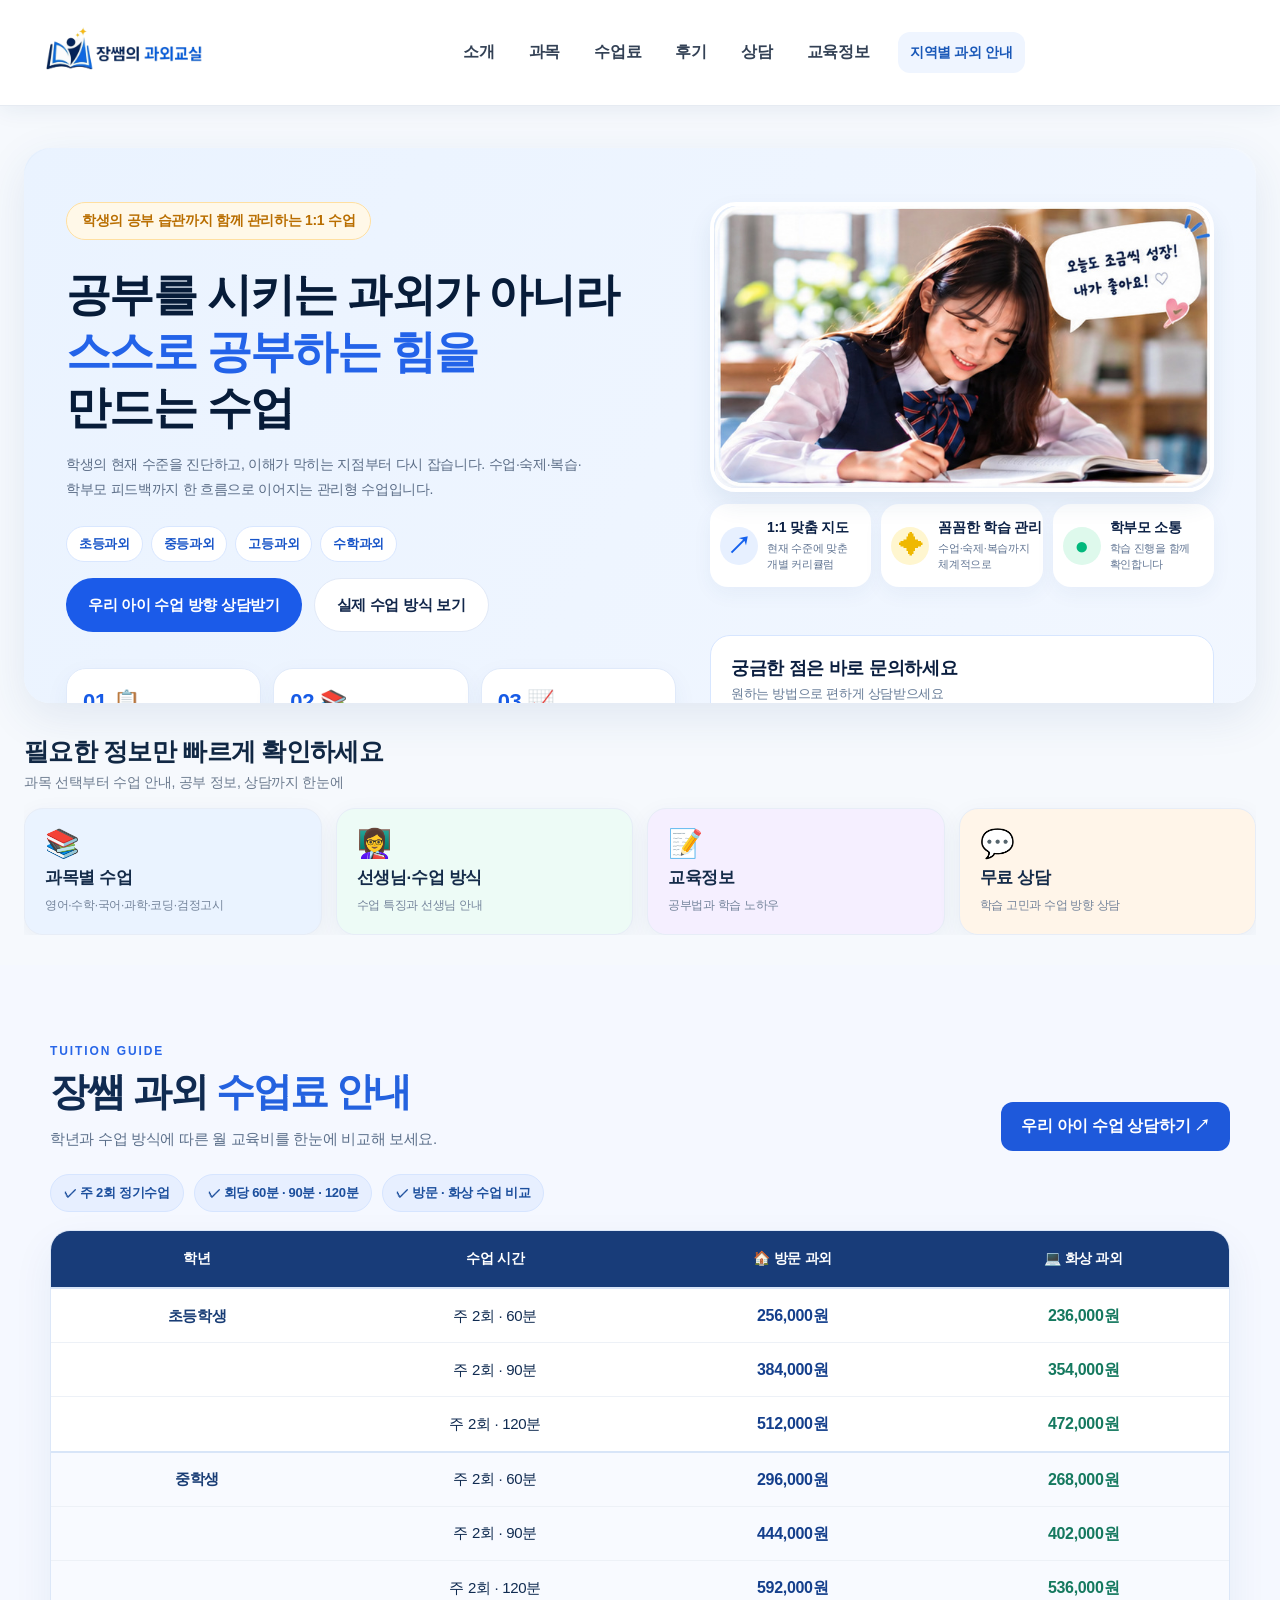
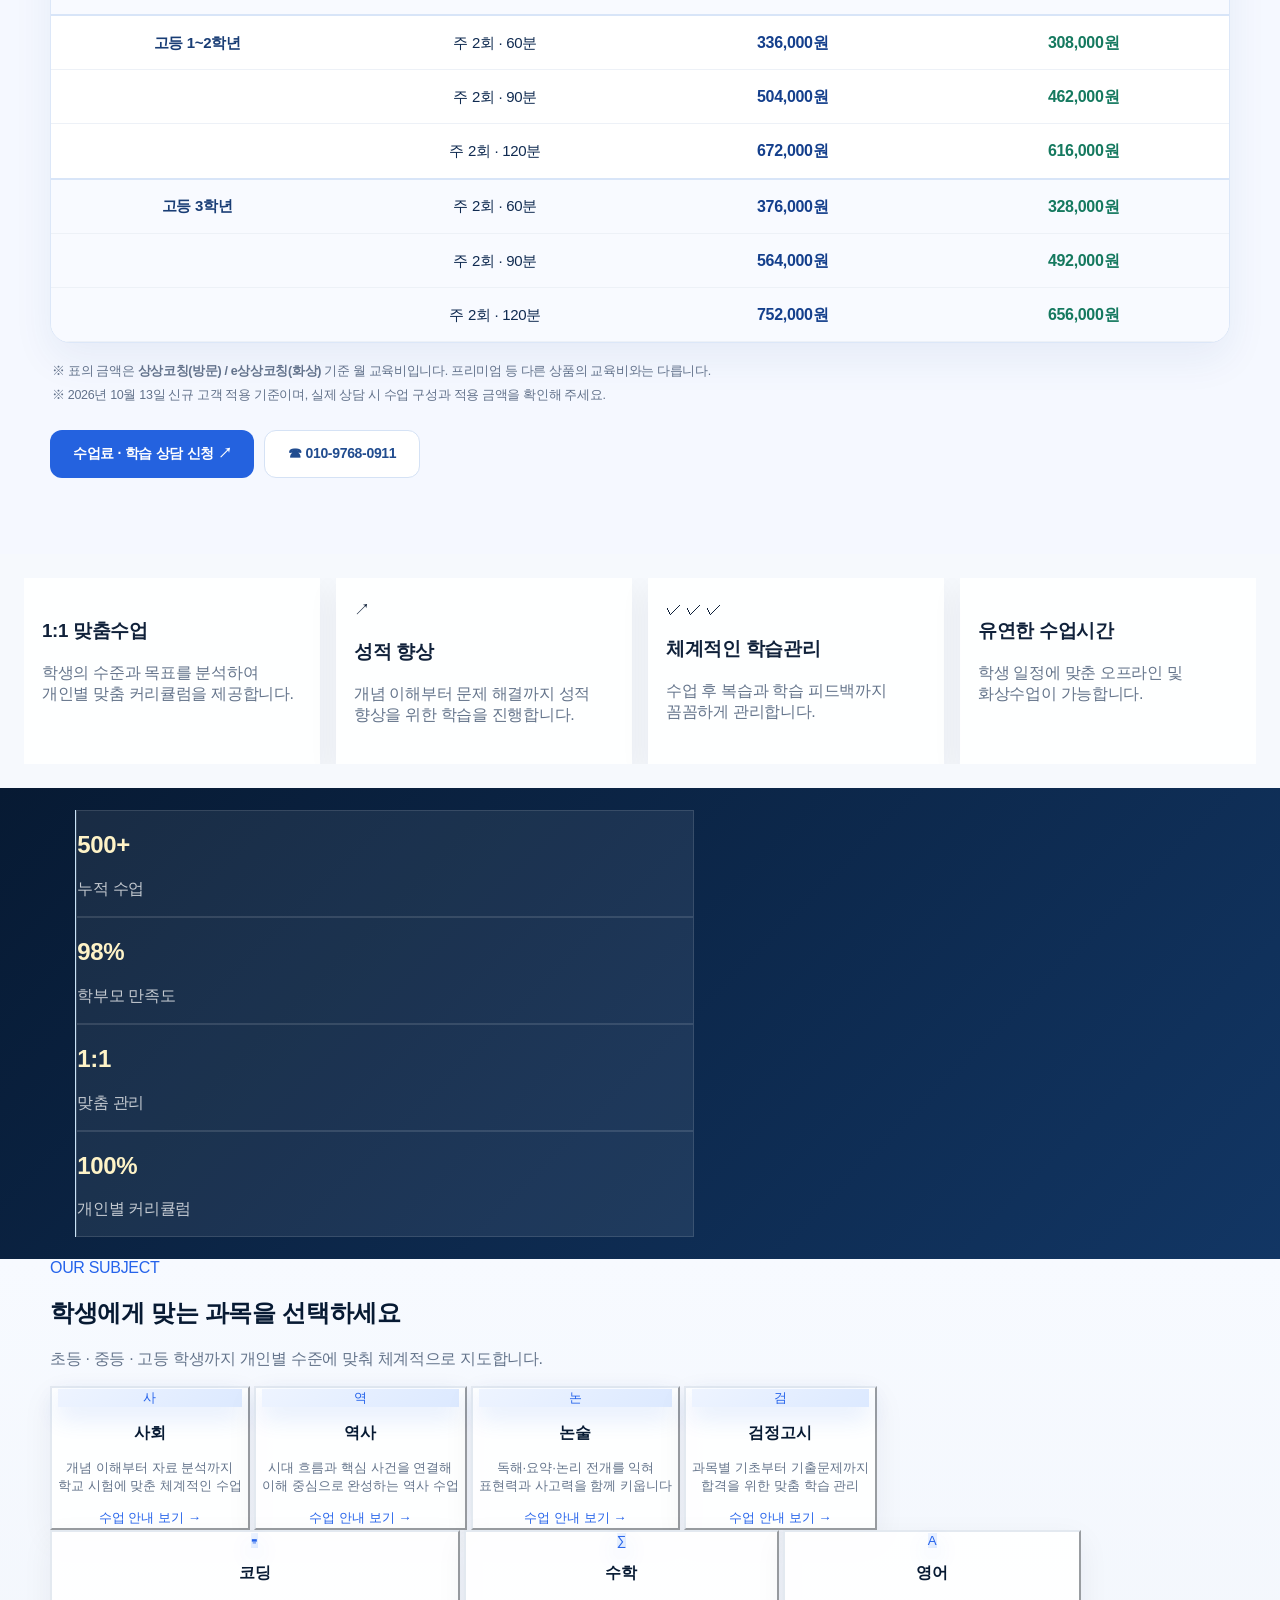
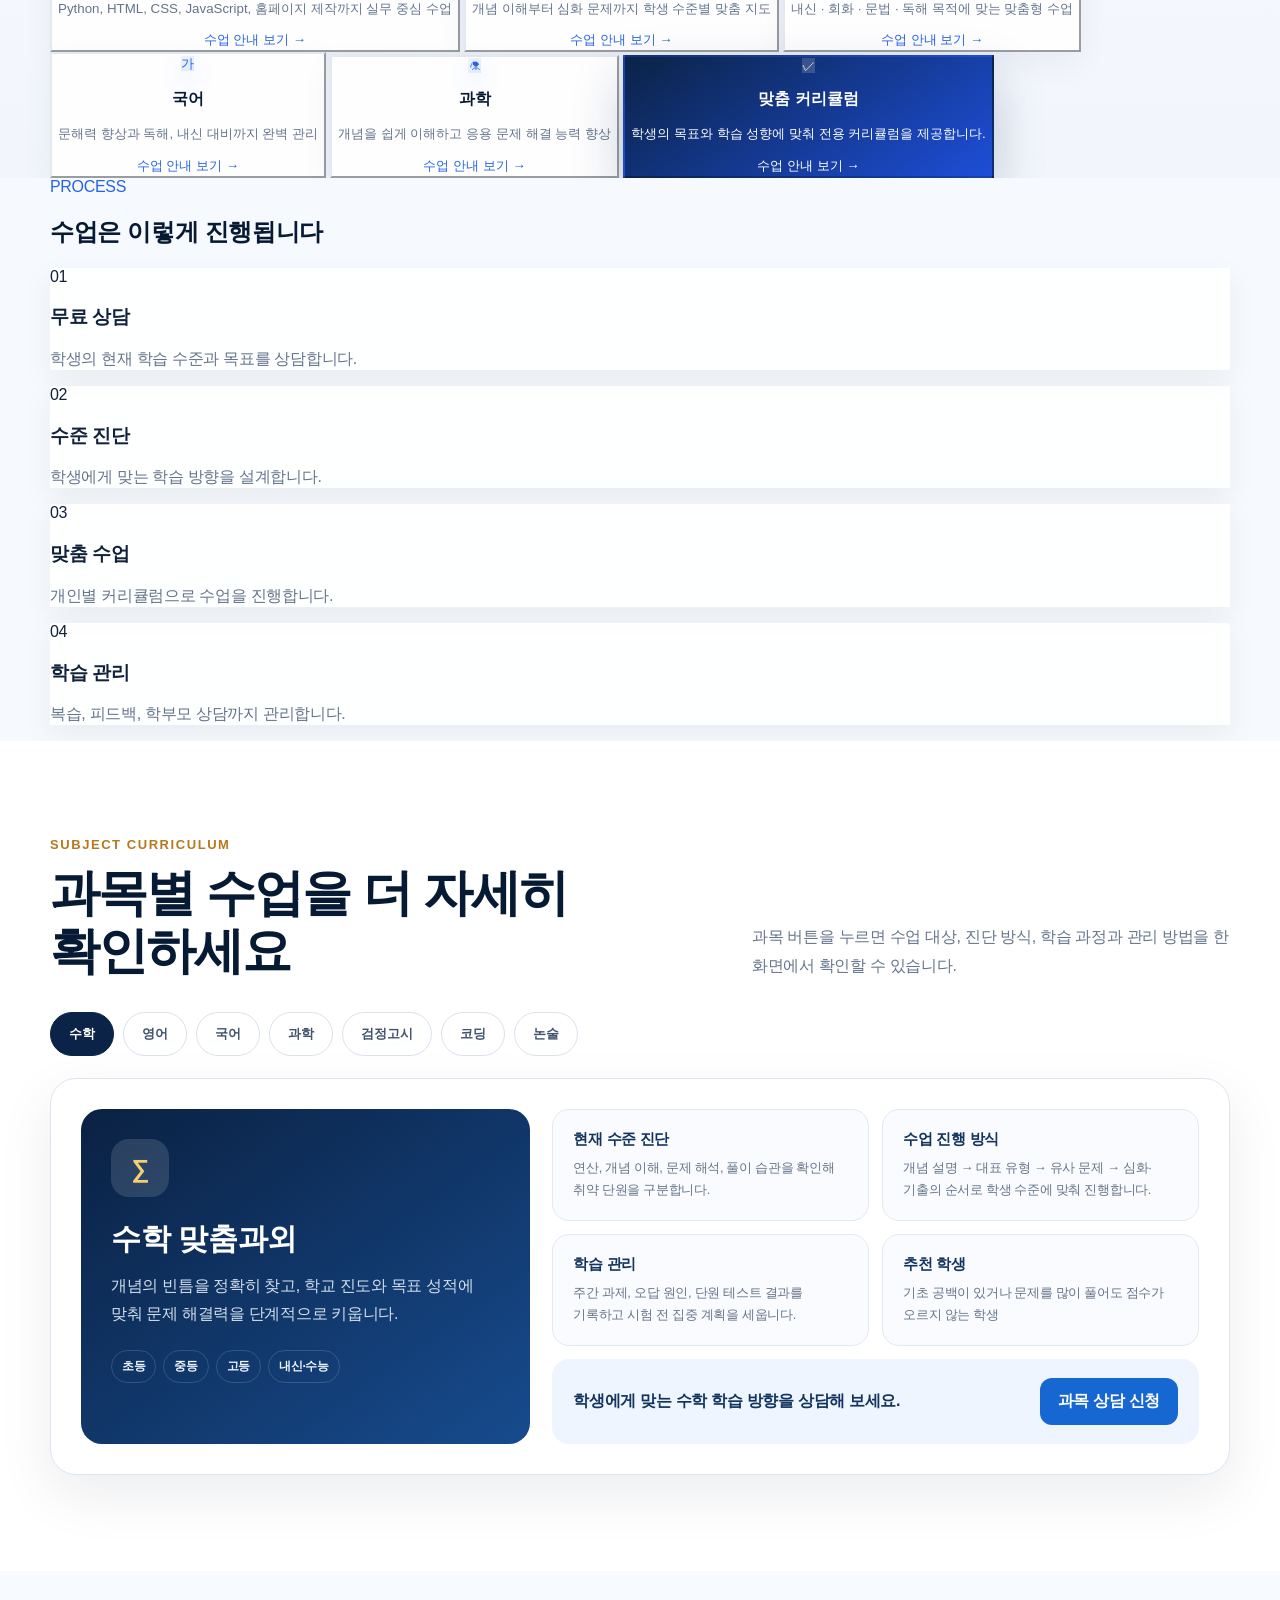
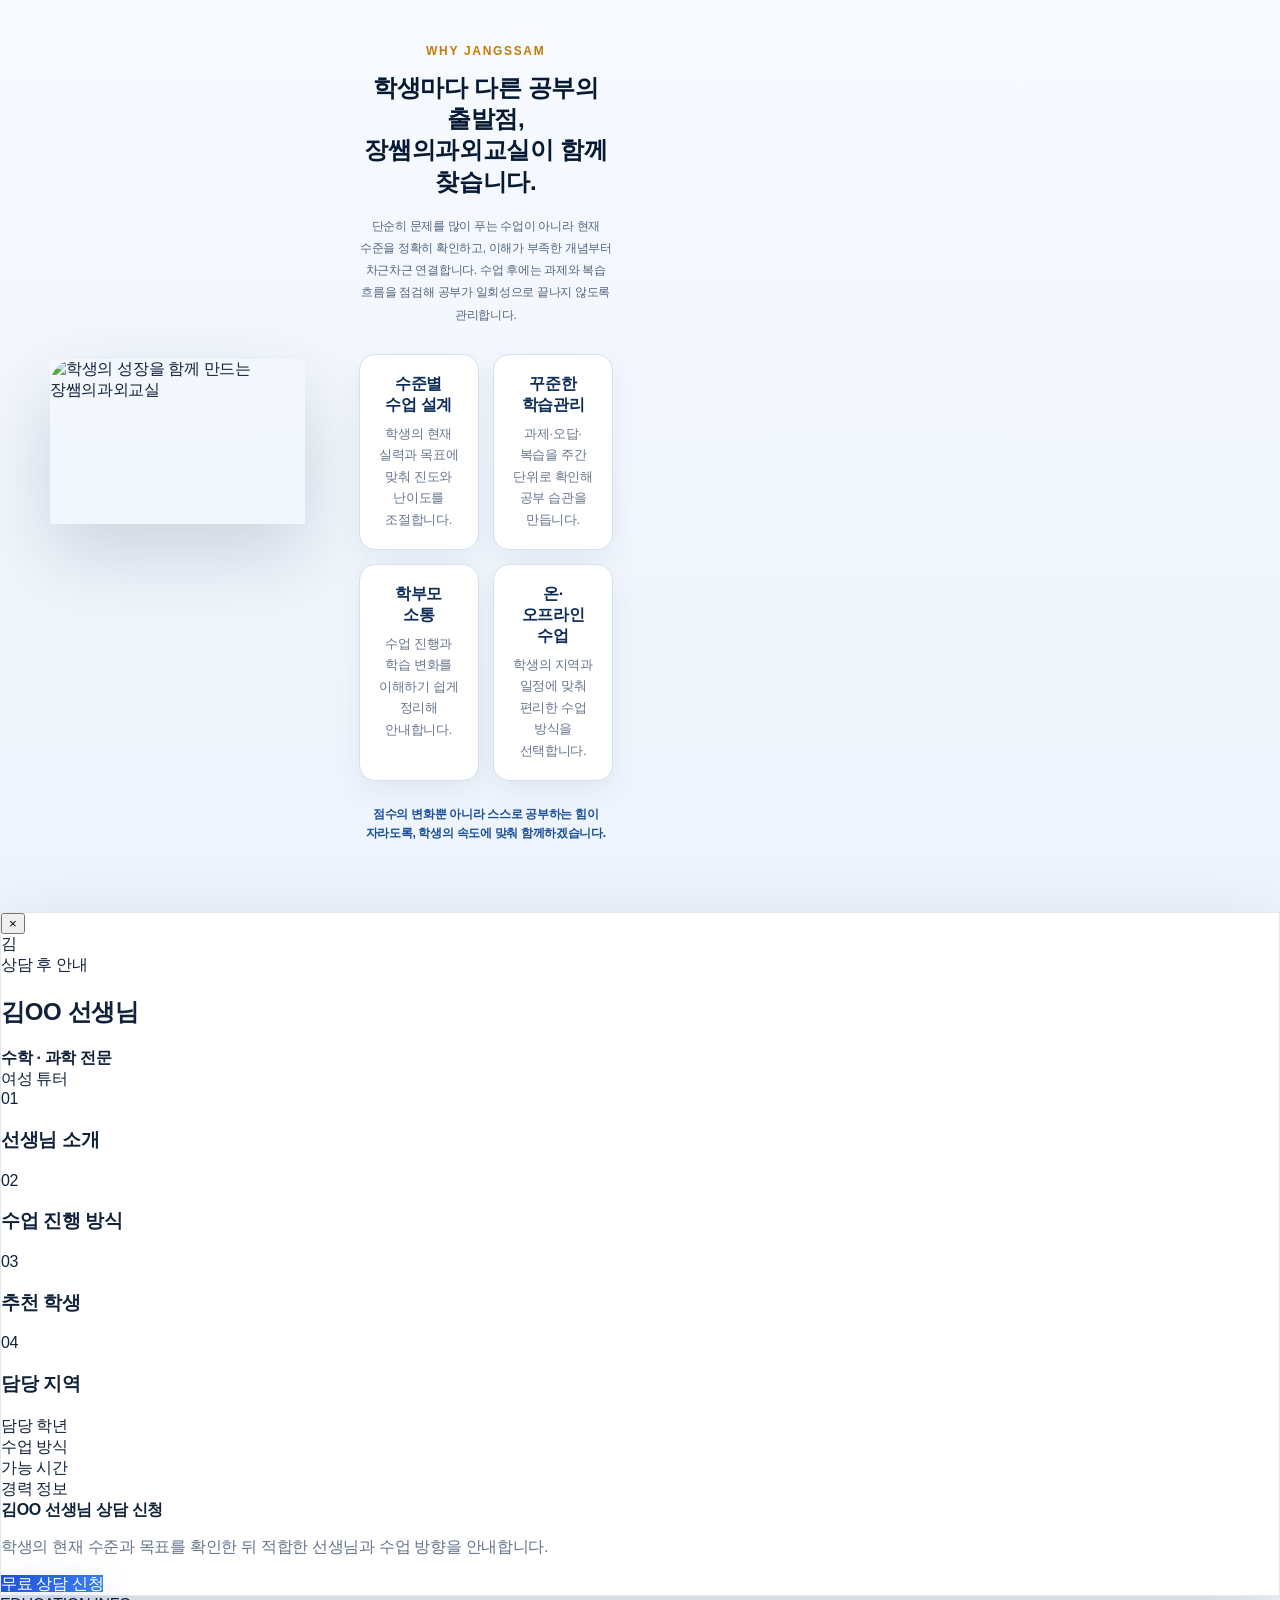
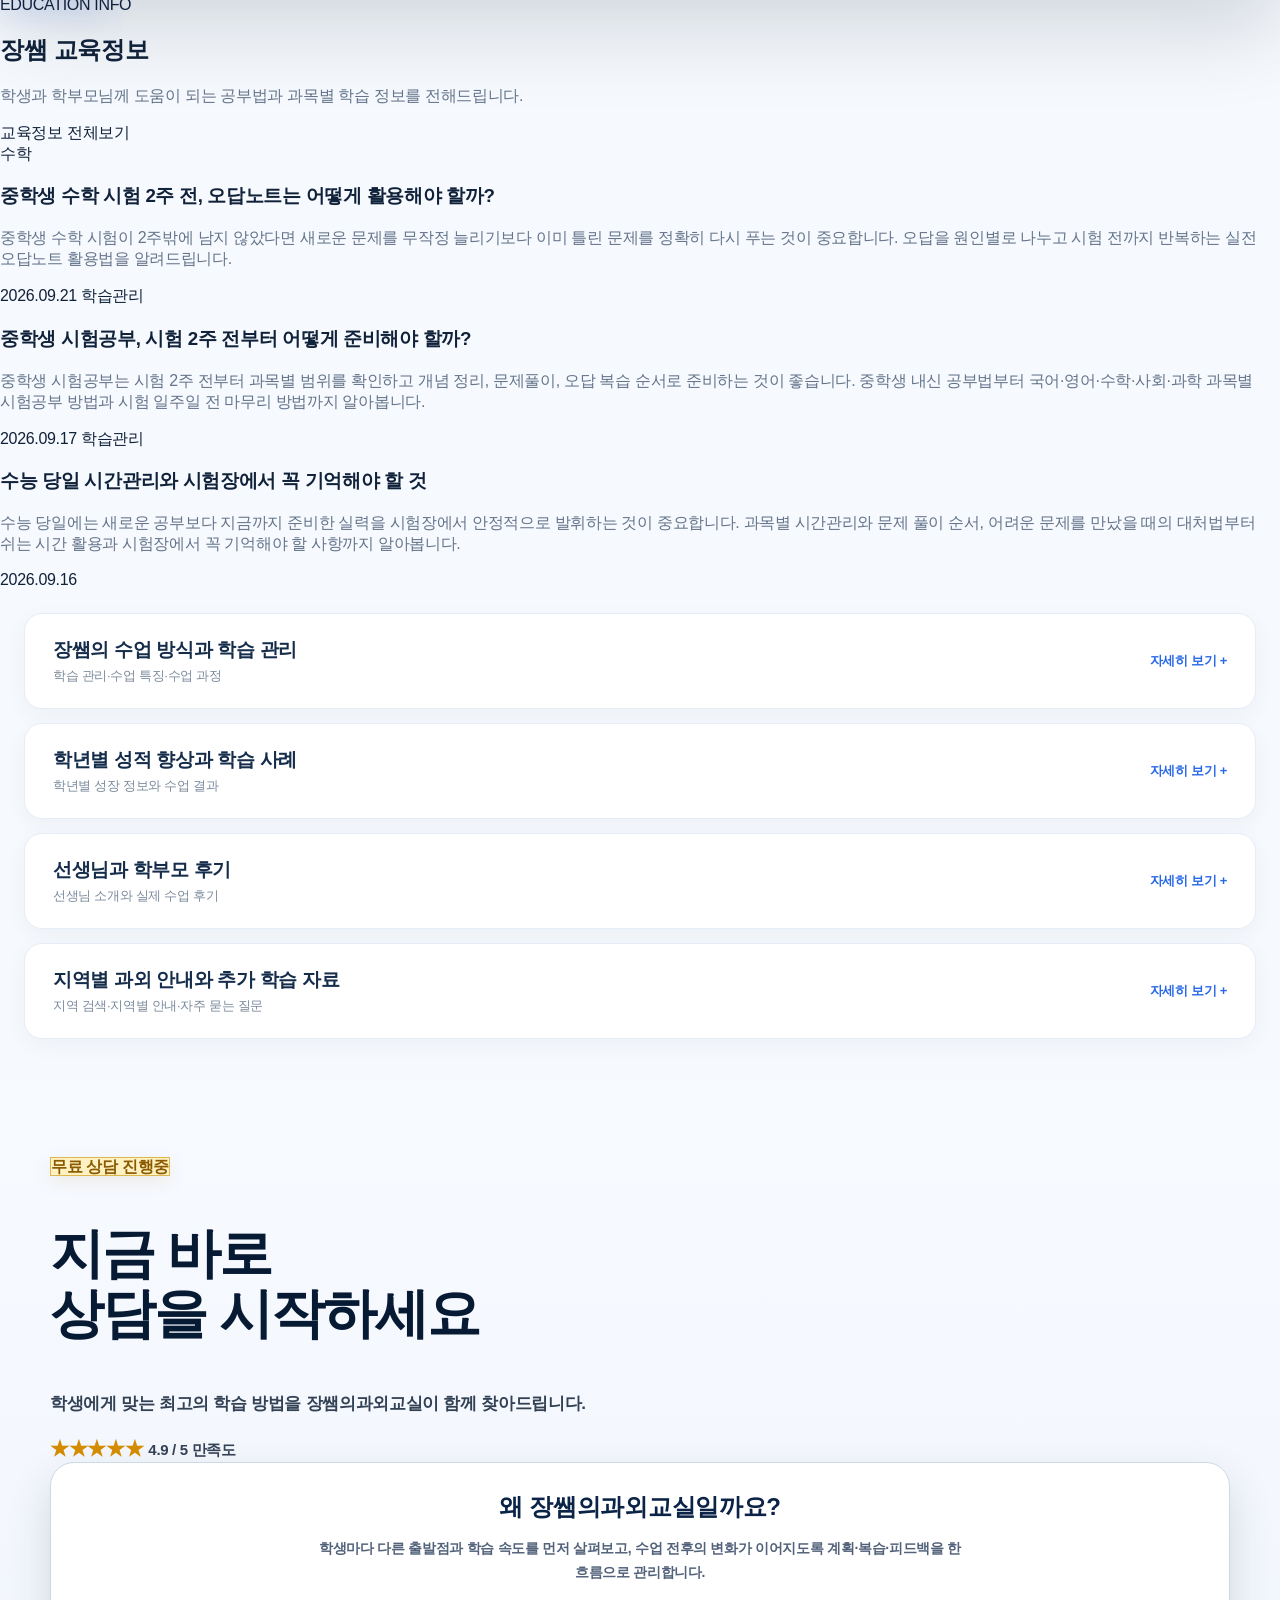
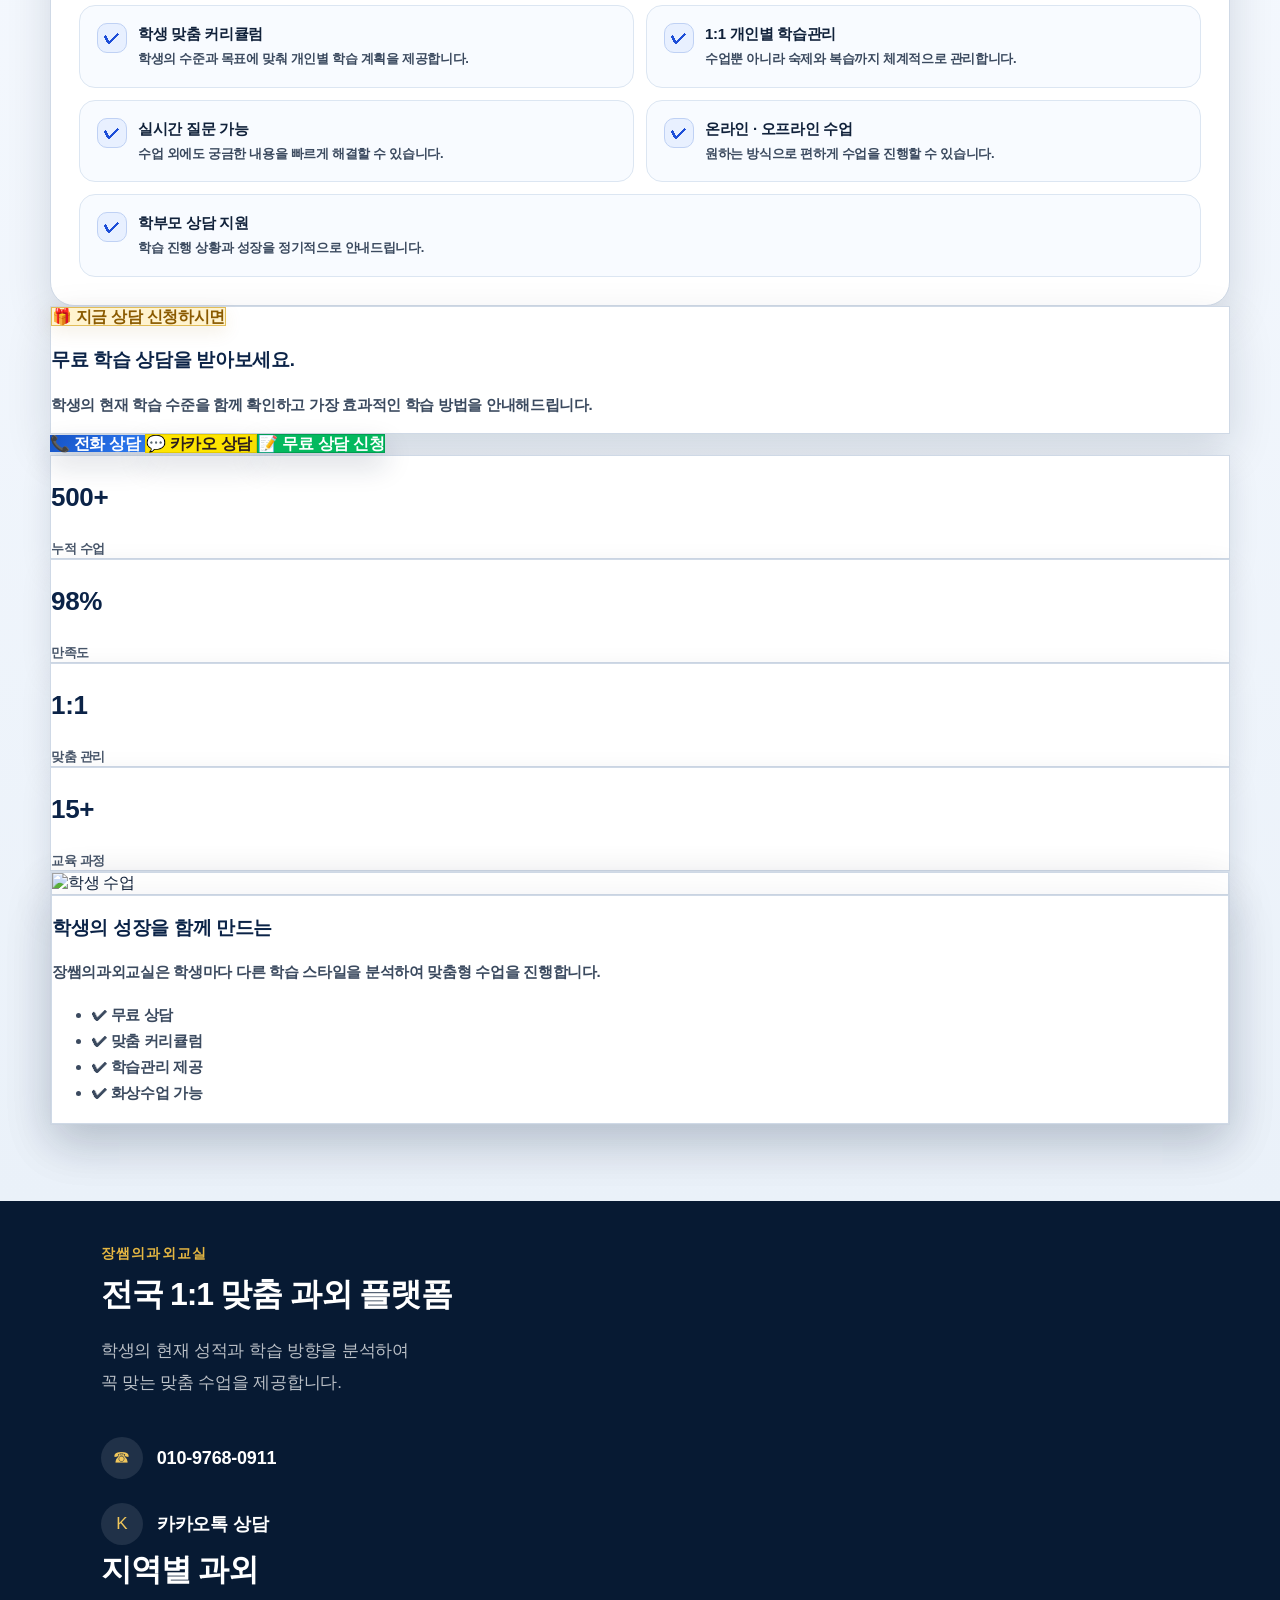
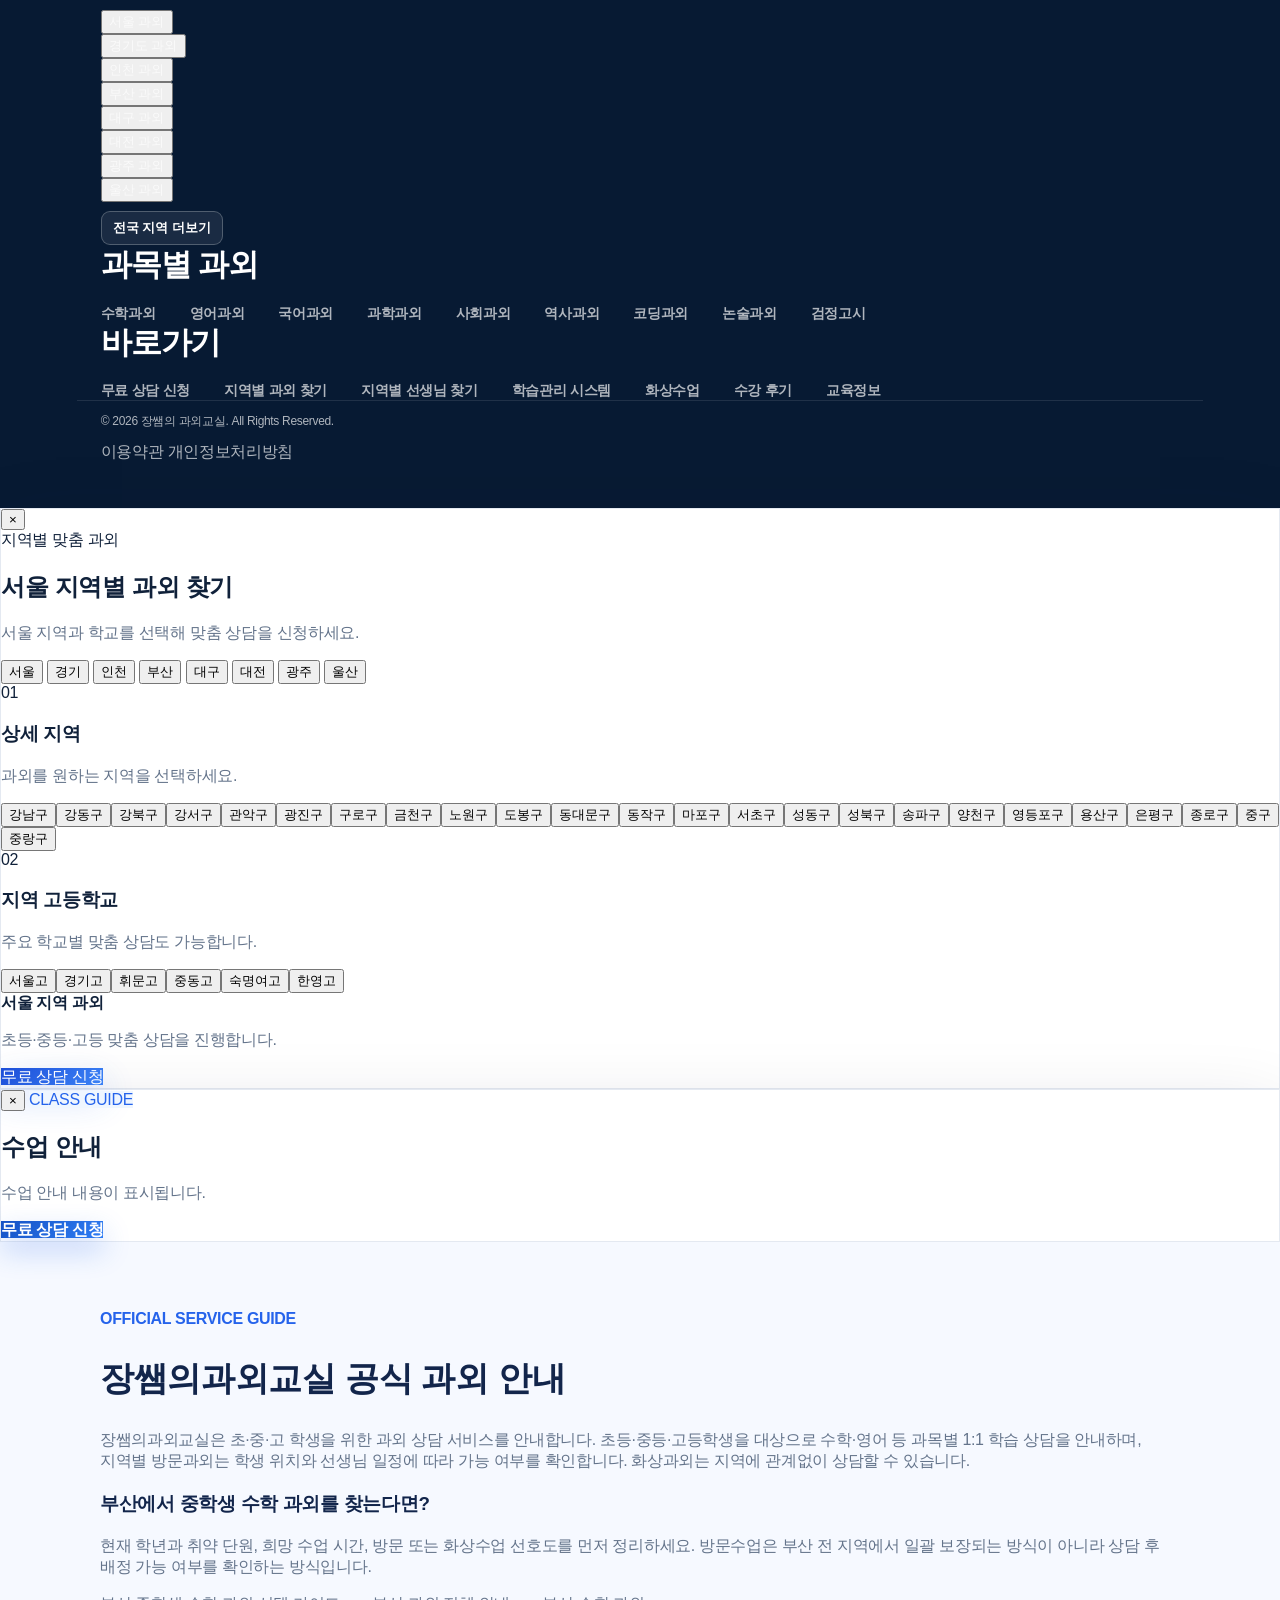
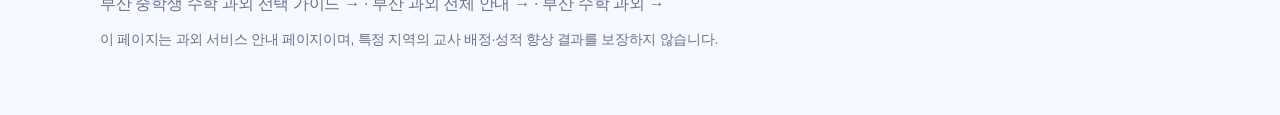
==== commit fcc95f50: "Add files via upload" ====
--- a/index.html
+++ b/index.html
@@ -1,388 +1,7846 @@
-<!doctype html>
-<html lang="ko"><head>
-<meta charset="utf-8"><meta name="viewport" content="width=device-width,initial-scale=1">
-<title>WAWA 소수정예학원 | 학생 한 명 한 명을 깊이 보는 맞춤 학습</title>
-<meta name="description" content="WAWA 소수정예학원은 학생별 이해도와 학습 속도를 확인하며 개별 진도, 오답관리, 내신 대비를 함께 관리합니다. 전국 WAWA 센터를 검색하고 상담해보세요.">
-<meta name="robots" content="index,follow"><link rel="canonical" href="https://wawa-academy.netlify.app/">
-<meta name="naver-site-verification" content="d543000c79854238c80ed55fcc402723fc69e5c9">
-<meta property="og:type" content="website"><meta property="og:title" content="WAWA 소수정예학원"><meta property="og:description" content="한 명을 더 깊이 보는 WAWA 소수정예학원"><meta property="og:url" content="https://wawa-academy.netlify.app/"><meta property="og:image" content="https://wawa-academy.netlify.app/wawa-ai-students.png">
-<link rel="icon" href="/favicon.ico" sizes="any"><link rel="icon" type="image/png" href="/favicon-192.png"><link rel="stylesheet" href="style.css">
-</head><body>
-<header class="topbar"><a class="brand" href="/"><span class="wmark"><i></i><i></i><i></i></span><span><strong>WAWA</strong><small>소수정예학원</small></span></a><nav><a href="#about">학원소개</a><a href="#difference">WAWA만의 특별함</a><a href="#subjects">과목안내</a><a href="#centers">센터안내</a><a href="blog.html">교육정보</a><a href="#consult">상담문의</a></nav><a class="consult-pill" href="https://naver.me/GZ6iPX5b" target="_blank" rel="noopener">상담하기</a></header>
-<main>
-<section class="hero" id="about"><div class="hero-copy"><p class="eyebrow">WAWA SMALL CLASS ACADEMY</p><h1>한 명을 더 깊이 보는<br><em>와와 소수정예학원</em></h1><p class="hero-desc">같은 시간, 더 큰 변화가 시작됩니다.<br>학생 한 명 한 명의 가능성을 끝까지 함께합니다.</p><div class="hero-points"><div><b>01</b><span><strong>소수정예 수업</strong><small>학생별 이해도를 세밀하게</small></span></div><div><b>02</b><span><strong>개별 학습관리</strong><small>진도·오답·학습습관 관리</small></span></div><div><b>03</b><span><strong>검증된 교육성과</strong><small>과정이 만드는 성적 변화</small></span></div></div></div><div class="hero-photo"><img src="wawa-ai-students.png" alt="WAWA 소수정예학원에서 공부하는 학생"></div></section>
-<section class="finder-wrap" id="centers"><div class="finder"><div class="finder-title"><span class="pin"></span><div><h2>가까운 <em>WAWA 센터</em>를 찾아보세요.</h2><p>지역명, 센터명 또는 학교명으로 검색하면 가까운 센터를 확인할 수 있습니다.</p></div></div><div class="search-row"><input id="search" type="search" placeholder="예: 부산, 화명동, 동래점, 서현중" aria-label="WAWA 센터 검색"><button id="searchBtn" type="button">센터 검색</button></div><small class="examples">가까운 학원(센터) 방문을 희망하시면 지역명, 센터명 또는 학교명을 검색해 주세요.</small></div><div id="searchState" class="search-state">검색 전에는 센터 목록을 표시하지 않습니다. 원하는 지역이나 학교명을 입력해 주세요.</div><div class="centers"><article class="center-card" data-search="가경점 가경점와와학습코칭학원 충북 청주시 흥덕구 서현북로 18  2층 와와학습코칭학원 서현북로 대원칸타빌과 가경 e편한세상 사이 편의점 CU맞은편 서현초, 서경초 서현중, 경덕중, 서현중 사대부고, 서원고, 청주외고 초등 전과목관리(+독서활동)가능 
-중등 국영수사과 관리 가능
-고등 영수 외에 입시상담가능"><span class="tag">WAWA CENTER</span><h3>가경점</h3><p class="addr">충북 청주시 흥덕구 서현북로 18  2층 와와학습코칭학원</p><p><b>과목</b> 국어 · 영어 · 수학 · 사회</p><p><b>인근 학교</b> 서현초, 서경초 · 서현중, 경덕중, 서현중 · 사대부고, 서원고, 청주외고</p><p class="strength">초등 전과목관리(+독서활동)가능 
-중등 국영수사과 관리 가능
-고등 영수 외에 입시상담가능</p><p class="registration"><b>교육청 등록번호</b>충청북도청주교육지원청 제 5888호</p><a class="text-link" href="https://naver.me/GZ6iPX5b" target="_blank" rel="noopener">상담 문의 →</a></article><article class="center-card" data-search="가좌점 가좌점와와학습코칭학원 서울 서대문구 가재울로 52  승우빌딩 301호  가재울초, 연가초  가재울고 "><span class="tag">WAWA CENTER</span><h3>가좌점</h3><p class="addr">서울 서대문구 가재울로 52  승우빌딩 301호</p><p><b>과목</b> 국어 · 영어 · 수학 · 과학 · 사회</p><p><b>인근 학교</b> 가재울초, 연가초 · 가재울고</p><p class="registration"><b>교육청 등록번호</b>서울서부교육지원청 등록 제02202000014호</p><a class="text-link" href="https://naver.me/GZ6iPX5b" target="_blank" rel="noopener">상담 문의 →</a></article><article class="center-card" data-search="갈매점 갈매점와와학습코칭학원 경기 구리시 갈매중앙로 79  에스엠타워 602호 안녕하세요, OO학생 학부모님~갈매점. 위치는 (구리시 갈매동79, 에스엠타워602호)입니다. 1층에 새마을금고, 베스킨라빈스 건물 6층입니다. 갈매초, 산마루초 갈매중 갈매고 1대1밀착관리-학부모님께 회원피드백 수업직후 상시제공, 갈매중고 내신특화, 전과목관리가능"><span class="tag">WAWA CENTER</span><h3>갈매점</h3><p class="addr">경기 구리시 갈매중앙로 79  에스엠타워 602호</p><p><b>과목</b> 국어 · 영어 · 수학 · 과학 · 사회</p><p><b>인근 학교</b> 갈매초, 산마루초 · 갈매중 · 갈매고</p><p class="strength">1대1밀착관리-학부모님께 회원피드백 수업직후 상시제공, 갈매중고 내신특화, 전과목관리가능</p><p class="registration"><b>교육청 등록번호</b>구리남양주교육지원청 등록 제4331호</p><a class="text-link" href="https://naver.me/GZ6iPX5b" target="_blank" rel="noopener">상담 문의 →</a></article><article class="center-card" data-search="갈산점 와와학습코칭갈산학원 경기도 이천시 갈산동 영창로 314  629-2외 2필지 주공프라자 504호  안흥초, 설봉초 이천중, 설봉중, 증포중 제일고, 이현고 "><span class="tag">WAWA CENTER</span><h3>갈산점</h3><p class="addr">경기도 이천시 갈산동 영창로 314  629-2외 2필지 주공프라자 504호</p><p><b>과목</b> 국어 · 영어 · 수학 · 사회</p><p><b>인근 학교</b> 안흥초, 설봉초 · 이천중, 설봉중, 증포중 · 제일고, 이현고</p><p class="registration"><b>교육청 등록번호</b>이천교육지원청 등록 제1127호</p><a class="text-link" href="https://naver.me/GZ6iPX5b" target="_blank" rel="noopener">상담 문의 →</a></article><article class="center-card" data-search="강릉교동점 와와학습코칭학원 강원특별자치도 강릉시 정원로 44  202호 와와학습코칭학원  율곡초, 경포초 관동중, 율곡중, 해람중, 솔올중, 경포중 강여고, 강일여고, 명륜고, 제일고, 강릉고 시험기간 자습반 운영 및 수업과목별 기출문제 보유. 시험기간 간식제공. 기본 상비약 구비. 시내에서 도보 7분거리 현재 소수정예로 지도 가능합니다.
-새로 셋팅하여 환경이 깔끔합니다. 주위 유해시설 없습니다. 코치들이 상냥합니다. 하위권 성적 올린 사례 많습니다."><span class="tag">WAWA CENTER</span><h3>강릉교동점</h3><p class="addr">강원특별자치도 강릉시 정원로 44  202호 와와학습코칭학원</p><p><b>과목</b> 영어 · 수학</p><p><b>인근 학교</b> 율곡초, 경포초 · 관동중, 율곡중, 해람중, 솔올중, 경포중 · 강여고, 강일여고, 명륜고, 제일고, 강릉고</p><p class="strength">시험기간 자습반 운영 및 수업과목별 기출문제 보유. 시험기간 간식제공. 기본 상비약 구비. 시내에서 도보 7분거리 현재 소수정예로 지도 가능합니다.
-새로 셋팅하여 환경이 깔끔합니다. 주위 유해시설 없습니다. 코치들이 상냥합니다. 하위권 성적 올린 사례 많습니다.</p><p class="registration"><b>교육청 등록번호</b>강릉교육지원청 등록 제1386호</p><a class="text-link" href="https://naver.me/GZ6iPX5b" target="_blank" rel="noopener">상담 문의 →</a></article><article class="center-card" data-search="개신점 와와학습코칭센터학원 충청북도 청주시 서원구 개신동 경신로 31-1  402호 청주시 서원구 경신로 31-1 스타타워빌딩 4층
-(개신동 농협사거리, 1층에 롯데리아 개신점이 있는 건물의 4층입니다.) 개신초, 서경초, 가경초, 죽림초, 서원초 가경중, 서경중, 경덕중, 사대부중, 성화중, 서원중 서원고, 사대부고, 청주고, 중앙여고, 운호고, 봉명고, 흥덕고, 세광고 -. 주변 학교에 대한 풍부한 데이터확보로 타겟 관리 가능
-   (서경중,사대부중,가경중/ 서원고,사대부고/ 내신이 필요한 청주공고,충북공고,청주여상)
--. 평일~일요일까지 수업 오픈으로 최대한 학생별 맞춤 시간표 관리 가능.
--. 초등~ 고3 수능준비까지 가능한 강사진. 
--. 전국 와와에서 회원 유지개월수가 높은 지점."><span class="tag">WAWA CENTER</span><h3>개신점</h3><p class="addr">충청북도 청주시 서원구 개신동 경신로 31-1  402호</p><p><b>과목</b> 국어 · 영어 · 수학</p><p><b>인근 학교</b> 개신초, 서경초, 가경초, 죽림초, 서원초 · 가경중, 서경중, 경덕중, 사대부중, 성화중, 서원중 · 서원고, 사대부고, 청주고, 중앙여고, 운호고, 봉명고, 흥덕고, 세광고</p><p class="strength">-. 주변 학교에 대한 풍부한 데이터확보로 타겟 관리 가능
-   (서경중,사대부중,가경중/ 서원고,사대부고/ 내신이 필요한 청주공고,충북공고,청주여상)
--. 평일~일요일까지 수업 오픈으로 최대한 학생별 맞춤 시간표 관리 가능.
--. 초등~ 고3 수능준비까지 가능한 강사진. 
--. 전국 와와에서 회원 유지개월수가 높은 지점.</p><p class="registration"><b>교육청 등록번호</b>청주교육지원청 등록 제4620호</p><a class="text-link" href="https://naver.me/GZ6iPX5b" target="_blank" rel="noopener">상담 문의 →</a></article><article class="center-card" data-search="거제수월점 거제수월점와와학습코칭학원 경남 거제시 수양로 462  3층 수월사거리 파리바게트 맞은편 skT월드 건물 3층 수월초, 제산초 수월중, 거제중앙중 거제중앙고, 연초고, 상문고 고등 회원이 많아서 면학분위기가 아주 잘 형성 되어져 있어서 초중등 부모님들께서 만족해 하십니다. 고등까지 전부 수업이 가능한 강사들로 이루어져 있어서 교수법이 뛰어납니다."><span class="tag">WAWA CENTER</span><h3>거제수월점</h3><p class="addr">경남 거제시 수양로 462  3층</p><p><b>과목</b> 영어 · 수학</p><p><b>인근 학교</b> 수월초, 제산초 · 수월중, 거제중앙중 · 거제중앙고, 연초고, 상문고</p><p class="strength">고등 회원이 많아서 면학분위기가 아주 잘 형성 되어져 있어서 초중등 부모님들께서 만족해 하십니다. 고등까지 전부 수업이 가능한 강사들로 이루어져 있어서 교수법이 뛰어납니다.</p><p class="registration"><b>교육청 등록번호</b>거제교육지원청 등록 제1558호</p><a class="text-link" href="https://naver.me/GZ6iPX5b" target="_blank" rel="noopener">상담 문의 →</a></article><article class="center-card" data-search="고잔점 와와학습코칭센터안산학원 경기 안산시 단원구 광덕대로 130  폴리타운 B동 513호     현재 수업 배치불가
-베테랑 교사진
-기본시스템 잘 활용"><span class="tag">WAWA CENTER</span><h3>고잔점</h3><p class="addr">경기 안산시 단원구 광덕대로 130  폴리타운 B동 513호</p><p><b>과목</b> 국어 · 영어 · 수학</p><p class="strength">현재 수업 배치불가
-베테랑 교사진
-기본시스템 잘 활용</p><p class="registration"><b>교육청 등록번호</b>안산교육지원청 등록 제4176호</p><a class="text-link" href="https://naver.me/GZ6iPX5b" target="_blank" rel="noopener">상담 문의 →</a></article><article class="center-card" data-search="관저점 관저점와와학습코칭학원 대전 서구 구봉로 133  1542번지 205호 마치광장 신협건물 2층   서일고, 서일여고 초등회원 &lt;10분독서&gt;로 수업 시작. 한 과목 두명의 강사가 관리. 매 수업 시간 학습일지 작성."><span class="tag">WAWA CENTER</span><h3>관저점</h3><p class="addr">대전 서구 구봉로 133  1542번지 205호</p><p><b>과목</b> 국어 · 영어 · 수학 · 과학 · 사회</p><p><b>인근 학교</b> 서일고, 서일여고</p><p class="strength">초등회원 &lt;10분독서&gt;로 수업 시작. 한 과목 두명의 강사가 관리. 매 수업 시간 학습일지 작성.</p><p class="registration"><b>교육청 등록번호</b>대전서부교육지원청 등록 제 서4277호</p><a class="text-link" href="https://naver.me/GZ6iPX5b" target="_blank" rel="noopener">상담 문의 →</a></article><article class="center-card" data-search="관평점 관평점와와학습코칭학원 대전 유성구 관평2로 46  밸리타운 501 지도 사진과 함께 동화중학교 맞은편/ 주민센터 뒷 건물 로 설명 드립니다. 동화초, 관평초 동화중, 관평중 중일고, 용산고 초등부 관리가 잘 되는 센터 / 분기별 이벤트가 있고, 초등부 매월 평가서가 있는 센터 / 밝은 분위기의 딱딱하지 않은 센터 / 회원관리 및 상담관리가 잘 되는 센터"><span class="tag">WAWA CENTER</span><h3>관평점</h3><p class="addr">대전 유성구 관평2로 46  밸리타운 501</p><p><b>과목</b> 국어 · 영어 · 수학</p><p><b>인근 학교</b> 동화초, 관평초 · 동화중, 관평중 · 중일고, 용산고</p><p class="strength">초등부 관리가 잘 되는 센터 / 분기별 이벤트가 있고, 초등부 매월 평가서가 있는 센터 / 밝은 분위기의 딱딱하지 않은 센터 / 회원관리 및 상담관리가 잘 되는 센터</p><p class="registration"><b>교육청 등록번호</b>대전서부교육지원청 등록 제 서4761호</p><a class="text-link" href="https://naver.me/GZ6iPX5b" target="_blank" rel="noopener">상담 문의 →</a></article><article class="center-card" data-search="광명점 광명점와와학습코칭학원 경기 광명시 광명로 823  광명현대타운 7층 701호   광남중, 광문중 광문고 "><span class="tag">WAWA CENTER</span><h3>광명점</h3><p class="addr">경기 광명시 광명로 823  광명현대타운 7층 701호</p><p><b>과목</b> 국어 · 영어 · 수학</p><p><b>인근 학교</b> 광남중, 광문중 · 광문고</p><p class="registration"><b>교육청 등록번호</b>광명교육지원청 등록 제1964호</p><a class="text-link" href="https://naver.me/GZ6iPX5b" target="_blank" rel="noopener">상담 문의 →</a></article><article class="center-card" data-search="광장점 와와학습코칭학원 서울 광진구 광나루로 584  동서울빌딩 5 올림픽대교북단사거리 바로 앞, 광진구 광나루로 584 동서울빌딩5층  양진중, 광장중 광남고, 단대부고, 건대부고 1. 배치 즉시 당일 상담 날짜 세팅 2. 영수 경력10년이상 코치들 구성
- 3. 따뜻하고 재미있는 분위기 4. 플래너 관리 5. 방학특강, 시험대비특강으로 부족한 부분 추가지도
- 6. 학부모와의 적극적인 소통"><span class="tag">WAWA CENTER</span><h3>광장점</h3><p class="addr">서울 광진구 광나루로 584  동서울빌딩 5</p><p><b>과목</b> 국어 · 영어 · 수학 · 과학</p><p><b>인근 학교</b> 양진중, 광장중 · 광남고, 단대부고, 건대부고</p><p class="strength">1. 배치 즉시 당일 상담 날짜 세팅 2. 영수 경력10년이상 코치들 구성
- 3. 따뜻하고 재미있는 분위기 4. 플래너 관리 5. 방학특강, 시험대비특강으로 부족한 부분 추가지도
- 6. 학부모와의 적극적인 소통</p><p class="registration"><b>교육청 등록번호</b>성동광진교육지원청 등록 제 2316호</p><a class="text-link" href="https://naver.me/GZ6iPX5b" target="_blank" rel="noopener">상담 문의 →</a></article><article class="center-card" data-search="교하점 교하점와와학습코칭학원 경기 파주시 청석로 272  센타프라자1 제8층 제803 와와학습코칭학원 파주 교하점
-경기도 파주시 청석로272 /센터프라자 803호(파리바게트 건물) 청석초, 석곶초, 두일초 교하중, 두일중, 심학중 교하고, 심학고 모든회원 - 플래너작성 , 단체카톡방, 빠른소통(출결/특이사항) , 국영수과 수업"><span class="tag">WAWA CENTER</span><h3>교하점</h3><p class="addr">경기 파주시 청석로 272  센타프라자1 제8층 제803</p><p><b>과목</b> 수학 · 과학</p><p><b>인근 학교</b> 청석초, 석곶초, 두일초 · 교하중, 두일중, 심학중 · 교하고, 심학고</p><p class="strength">모든회원 - 플래너작성 , 단체카톡방, 빠른소통(출결/특이사항) , 국영수과 수업</p><p class="registration"><b>교육청 등록번호</b>경기도파주교육지원청 제1975호</p><a class="text-link" href="https://naver.me/GZ6iPX5b" target="_blank" rel="noopener">상담 문의 →</a></article><article class="center-card" data-search="구산점 구산점와와학습코칭학원 서울특별시 은평구 역촌동 연서로 130  4층   구산중, 은평중 예일여중고, 선일여중고 "><span class="tag">WAWA CENTER</span><h3>구산점</h3><p class="addr">서울특별시 은평구 역촌동 연서로 130  4층</p><p><b>과목</b> 국어 · 영어 · 수학</p><p><b>인근 학교</b> 구산중, 은평중 · 예일여중고, 선일여중고</p><p class="registration"><b>교육청 등록번호</b>서울서부교육지원청 등록 제02201700143호</p><a class="text-link" href="https://naver.me/GZ6iPX5b" target="_blank" rel="noopener">상담 문의 →</a></article><article class="center-card" data-search="구월점 구월점와와학습코칭학원 인천 남동구 선수촌공원로23번길 6-29  다복타워 401호 와와학습코칭학원 아시아드 로터리, 농협 건물 근처 세무소 방향 바로 옆 건물 성리초 성리중  정돈된 학습환경
-학습계획을 관리하는 학원
-학생들의 소리에 귀 기울이는 학원
-청소년 코칭 전문가"><span class="tag">WAWA CENTER</span><h3>구월점</h3><p class="addr">인천 남동구 선수촌공원로23번길 6-29  다복타워 401호 와와학습코칭학원</p><p><b>과목</b> 국어 · 영어 · 수학 · 과학 · 사회</p><p><b>인근 학교</b> 성리초 · 성리중</p><p class="strength">정돈된 학습환경
-학습계획을 관리하는 학원
-학생들의 소리에 귀 기울이는 학원
-청소년 코칭 전문가</p><p class="registration"><b>교육청 등록번호</b>인천광역시동부교육지원청 제4031호</p><a class="text-link" href="https://naver.me/GZ6iPX5b" target="_blank" rel="noopener">상담 문의 →</a></article><article class="center-card" data-search="금릉점 와와학습코칭학원(금릉점) 경기 파주시 금빛로 24-27  제일메디컬 502 1층 용우동,복호두있는 건물 5층입니다. 눈높이 옆에있습니다. 금릉초, 금화초, 새금초, 금촌초 금릉중, 금촌중, 문산중 금촌고, 문산제일고 첫상담부터 정착까지 센터장 밀착관리/학생별 단톡방운영/매월정기고사/연2회 코칭데이/중2이상 지필대비 주말자습운영"><span class="tag">WAWA CENTER</span><h3>금릉점</h3><p class="addr">경기 파주시 금빛로 24-27  제일메디컬 502</p><p><b>과목</b> 국어 · 영어 · 수학 · 과학 · 사회</p><p><b>인근 학교</b> 금릉초, 금화초, 새금초, 금촌초 · 금릉중, 금촌중, 문산중 · 금촌고, 문산제일고</p><p class="strength">첫상담부터 정착까지 센터장 밀착관리/학생별 단톡방운영/매월정기고사/연2회 코칭데이/중2이상 지필대비 주말자습운영</p><p class="registration"><b>교육청 등록번호</b>파주교육지원청 등록 제1594호</p><a class="text-link" href="https://naver.me/GZ6iPX5b" target="_blank" rel="noopener">상담 문의 →</a></article><article class="center-card" data-search="금천점 금천점와와학습코칭학원 서울 금천구 금하로 763  벽산아파트 제중심상가동 3층 306-2,307,308 금천구 시흥2동 주민센터 건너편 벽산중심상가 3층 탑동초 동일중, 세일중 매그넷고, 동일여고, 금천고, 문일고 국,영,수 초등부터 고3(이과)까지 가능/경력이 탁월한 강사들의 강의력"><span class="tag">WAWA CENTER</span><h3>금천점</h3><p class="addr">서울 금천구 금하로 763  벽산아파트 제중심상가동 3층 306-2,307,308</p><p><b>과목</b> 국어 · 영어 · 수학 · 과학 · 사회</p><p><b>인근 학교</b> 탑동초 · 동일중, 세일중 · 매그넷고, 동일여고, 금천고, 문일고</p><p class="strength">국,영,수 초등부터 고3(이과)까지 가능/경력이 탁월한 강사들의 강의력</p><p class="registration"><b>교육청 등록번호</b>서울남부교육지원청 등록 제 5726호</p><a class="text-link" href="https://naver.me/GZ6iPX5b" target="_blank" rel="noopener">상담 문의 →</a></article><article class="center-card" data-search="기흥구청점 기흥구청점와와학습코칭학원 경기 용인시 기흥구 구갈로60번길 15  경영빌딩 3층 와와학습코칭학원 기흥구청 앞 신협 건물 3층, 한양수자인 103동 건너편 구갈초, 산양초, 관곡초 구갈중, 신갈중, 신릉중 기흥고, 신갈고, 성지고 편안한 수업 분위기/ 강사 소통이 빠름/ 유지율이 높음"><span class="tag">WAWA CENTER</span><h3>기흥구청점</h3><p class="addr">경기 용인시 기흥구 구갈로60번길 15  경영빌딩 3층 와와학습코칭학원</p><p><b>과목</b> 국어 · 영어 · 수학</p><p><b>인근 학교</b> 구갈초, 산양초, 관곡초 · 구갈중, 신갈중, 신릉중 · 기흥고, 신갈고, 성지고</p><p class="strength">편안한 수업 분위기/ 강사 소통이 빠름/ 유지율이 높음</p><p class="registration"><b>교육청 등록번호</b>경기도용인교육지원청 등록 제 5253호</p><a class="text-link" href="https://naver.me/GZ6iPX5b" target="_blank" rel="noopener">상담 문의 →</a></article><article class="center-card" data-search="남외점 남외점와와학습코칭학원 울산 중구 남외3길 15  남외프라자 401호 남외초앞 파리바게트 사거리 마트위 4층 남외초 남외중,울산중 울산고,가온고 남외중 내신대비에 강점인 센터이며 
-모의평가로 내신대비 적중률과 시험치는 분위기형성으로  상위권학생들이 많이 분포되어있고 
-시험기간에 국,영,수수업듣고있는 아이들에 한정해서 타과목특강이 있습니다~
-남외초학생들이 걸어오기좋은 거리에 남외초만을 위한형성평가대비및 
-코칭데이를통한 아이들학습습관과 기초부터심화까지 눈높이에 맞춘수업이가능합니다"><span class="tag">WAWA CENTER</span><h3>남외점</h3><p class="addr">울산 중구 남외3길 15  남외프라자 401호</p><p><b>과목</b> 국어 · 영어 · 수학</p><p><b>인근 학교</b> 남외초 · 남외중,울산중 · 울산고,가온고</p><p class="strength">남외중 내신대비에 강점인 센터이며 
-모의평가로 내신대비 적중률과 시험치는 분위기형성으로  상위권학생들이 많이 분포되어있고 
-시험기간에 국,영,수수업듣고있는 아이들에 한정해서 타과목특강이 있습니다~
-남외초학생들이 걸어오기좋은 거리에 남외초만을 위한형성평가대비및 
-코칭데이를통한 아이들학습습관과 기초부터심화까지 눈높이에 맞춘수업이가능합니다</p><p class="registration"><b>교육청 등록번호</b>울산강북교육지원청 등록 제5626호</p><a class="text-link" href="https://naver.me/GZ6iPX5b" target="_blank" rel="noopener">상담 문의 →</a></article><article class="center-card" data-search="내발산점 내발산점와와학습코칭학원 서울 강서구 마곡중앙4로 74  이웰메디파크 제4층 401,402호 이대서울병원 주차장쪽 맞은편 cu건물 4층 가곡초등학교 공진초등학교 등명중학교, 마곡하늬중학교,명덕여중,수명중 수명고, 광영고, 명덕여자고등학교,화곡고 대형학원에서 하기 힘든 개별 관리와 학습코칭 주1회, 필요시는 일대일 수업까지 병행해서 학생에게 최적화된 수업방식을 선택할수 있습니다.  내신대비와 수행평가 뿐 아니라 수능대비까지 가능합니다.
-
-집중학교 :  등명중학교, 명덕여자중학교, 마곡하늬중학교, 수명중학교, 화곡중학교 // 수명고, 광영고, 화곡고, 명덕여자고등학교 
-
-(참고 명덕외고, 특성화고, 기타 너무 먼 학교는 관리 어렵습니다.)"><span class="tag">WAWA CENTER</span><h3>내발산점</h3><p class="addr">서울 강서구 마곡중앙4로 74  이웰메디파크 제4층 401,402호</p><p><b>과목</b> 국어 · 영어 · 수학 · 과학 · 사회</p><p><b>인근 학교</b> 가곡초등학교 공진초등학교 · 등명중학교, 마곡하늬중학교,명덕여중,수명중 · 수명고, 광영고, 명덕여자고등학교,화곡고</p><p class="strength">대형학원에서 하기 힘든 개별 관리와 학습코칭 주1회, 필요시는 일대일 수업까지 병행해서 학생에게 최적화된 수업방식을 선택할수 있습니다.  내신대비와 수행평가 뿐 아니라 수능대비까지 가능합니다.
-
-집중학교 :  등명중학교, 명덕여자중학교, 마곡하늬중학교, 수명중학교, 화곡중학교 // 수명고, 광영고, 화곡고, 명덕여자고등학교 
-
-(참고 명덕외고, 특성화고, 기타 너무 먼 학교는 관리 어렵습니다.)</p><p class="registration"><b>교육청 등록번호</b>강서양천교육지원청 등록 제 5444호</p><a class="text-link" href="https://naver.me/GZ6iPX5b" target="_blank" rel="noopener">상담 문의 →</a></article><article class="center-card" data-search="노형점 와와학습코칭학원 제주시 과원북4길 27, 2층(노형동) 제주시 과원북4길 27, 2층(노형동) 노형초 서중, 중앙중 지역내 모든 고등학교 가능 "><span class="tag">WAWA CENTER</span><h3>노형점</h3><p class="addr">제주시 과원북4길 27, 2층(노형동)</p><p><b>과목</b> 영어 · 수학</p><p><b>인근 학교</b> 노형초 · 서중, 중앙중 · 지역내 모든 고등학교 가능</p><p class="registration"><b>교육청 등록번호</b>제주시교육지원청 등록 제2163호</p><a class="text-link" href="https://naver.me/GZ6iPX5b" target="_blank" rel="noopener">상담 문의 →</a></article><article class="center-card" data-search="논현점 와와학습코칭인천논현학원 인천 남동구 청능대로 559  2 인천 논현역 3번 출구에서 직진 200M 논현 메디컬 센터 2층 동방초, 원동초 고잔중 고잔고 "><span class="tag">WAWA CENTER</span><h3>논현점</h3><p class="addr">인천 남동구 청능대로 559  2</p><p><b>과목</b> 국어 · 영어 · 수학</p><p><b>인근 학교</b> 동방초, 원동초 · 고잔중 · 고잔고</p><p class="registration"><b>교육청 등록번호</b>인천동부교육지원청 등록 제3283호</p><a class="text-link" href="https://naver.me/GZ6iPX5b" target="_blank" rel="noopener">상담 문의 →</a></article><article class="center-card" data-search="다산도농점 다산도농점와와학습코칭학원 경기 남양주시 도농로 29  604호 와와학습코칭센터 다산도농 이마트앞 부영프라자 604호 도농초, 금교초, 미금초, 동화중, 도농중, 가운중 도농고, 가운고, 다산고 월정기평가를 매월 봅니다. 보고나면 보고서 및 코칭평가서를 제공합니다
-코칭 데이 및 입시설명회 특강을 통해서 학생들의 부족한 점을 매월분석하여 보완을 합니다.
-
-학부모 학습방을 통해서 수업에 대한 일정을 공유하며 숙제와 부족한 공부는 30분꼭 남겨서 완벽학습을 하며 시험기간에는 1시부터 자습을 통해서 시험대비에 대한 4주 준비를 미리하고있습니다"><span class="tag">WAWA CENTER</span><h3>다산도농점</h3><p class="addr">경기 남양주시 도농로 29  604호 와와학습코칭센터</p><p><b>과목</b> 국어 · 영어 · 수학 · 과학 · 사회</p><p><b>인근 학교</b> 도농초, 금교초, 미금초, · 동화중, 도농중, 가운중 · 도농고, 가운고, 다산고</p><p class="strength">월정기평가를 매월 봅니다. 보고나면 보고서 및 코칭평가서를 제공합니다
-코칭 데이 및 입시설명회 특강을 통해서 학생들의 부족한 점을 매월분석하여 보완을 합니다.
-
-학부모 학습방을 통해서 수업에 대한 일정을 공유하며 숙제와 부족한 공부는 30분꼭 남겨서 완벽학습을 하며 시험기간에는 1시부터 자습을 통해서 시험대비에 대한 4주 준비를 미리하고있습니다</p><p class="registration"><b>교육청 등록번호</b>경기도구리남양주교육지원청 제4749호</p><a class="text-link" href="https://naver.me/GZ6iPX5b" target="_blank" rel="noopener">상담 문의 →</a></article><article class="center-card" data-search="다산점 다산점와와학습코칭학원 경기 남양주시 다산중앙로146번길 12-14  다산메트로타워 604호  다산초 다산중 다산고, 도농고 "><span class="tag">WAWA CENTER</span><h3>다산점</h3><p class="addr">경기 남양주시 다산중앙로146번길 12-14  다산메트로타워 604호</p><p><b>과목</b> 국어 · 영어 · 사회</p><p><b>인근 학교</b> 다산초 · 다산중 · 다산고, 도농고</p><p class="registration"><b>교육청 등록번호</b>구리남양주교육지원청 등록 제4125호</p><a class="text-link" href="https://naver.me/GZ6iPX5b" target="_blank" rel="noopener">상담 문의 →</a></article><article class="center-card" data-search="다산점(W+) 다산점더블유플러스학원 경기 남양주시 다산순환로 350  KB골든타워 310호 더블유플러스학원     "><span class="tag">WAWA CENTER</span><h3>다산점(W+)</h3><p class="addr">경기 남양주시 다산순환로 350  KB골든타워 310호 더블유플러스학원</p><p><b>과목</b> 수학 · 과학</p><p class="registration"><b>교육청 등록번호</b>경기도구리남양주교육지원청 제4711호</p><a class="text-link" href="https://naver.me/GZ6iPX5b" target="_blank" rel="noopener">상담 문의 →</a></article><article class="center-card" data-search="다산지금점 다산지금점와와학습코칭학원 경기 남양주시 다산지금로 139  3층 308호, 309호 스타벅스 다산지금점 건물 3층(영신프라자)입니다. 다산한강초 다산한강중  "><span class="tag">WAWA CENTER</span><h3>다산지금점</h3><p class="addr">경기 남양주시 다산지금로 139  3층 308호, 309호</p><p><b>과목</b> 국어 · 영어 · 수학 · 과학 · 사회</p><p><b>인근 학교</b> 다산한강초 · 다산한강중</p><p class="registration"><b>교육청 등록번호</b>구리남양주교육지원청 등록 제4349-1호</p><a class="text-link" href="https://naver.me/GZ6iPX5b" target="_blank" rel="noopener">상담 문의 →</a></article><article class="center-card" data-search="단구점 와와학습코칭학원 강원특별자치도 원주시 서원대로 406  리더스빌딩 402 단구동 롯데시네마 근처에 우리은행 건물 4층 구곡초등학교, 서원주초등학교 남원주중학교, 단구중학교 치악고등학교, 원주고등학교 국,영,수,사,과 종합적인 관리가 가능한 센터"><span class="tag">WAWA CENTER</span><h3>단구점</h3><p class="addr">강원특별자치도 원주시 서원대로 406  리더스빌딩 402</p><p><b>과목</b> 국어 · 영어 · 수학 · 과학 · 사회</p><p><b>인근 학교</b> 구곡초등학교, 서원주초등학교 · 남원주중학교, 단구중학교 · 치악고등학교, 원주고등학교</p><p class="strength">국,영,수,사,과 종합적인 관리가 가능한 센터</p><p class="registration"><b>교육청 등록번호</b>원주교육지원청 등록 제2412호</p><a class="text-link" href="https://naver.me/GZ6iPX5b" target="_blank" rel="noopener">상담 문의 →</a></article><article class="center-card" data-search="단대점 단대점와와학습코칭학원 경기 성남시 수정구 산성대로 423  5층  단대초 서중, 은행중 성남고, 성일고, 숭신여고, 동광고 "><span class="tag">WAWA CENTER</span><h3>단대점</h3><p class="addr">경기 성남시 수정구 산성대로 423  5층</p><p><b>과목</b> 국어 · 영어 · 수학</p><p><b>인근 학교</b> 단대초 · 서중, 은행중 · 성남고, 성일고, 숭신여고, 동광고</p><p class="registration"><b>교육청 등록번호</b>성남교육지원청 등록 제6183호</p><a class="text-link" href="https://naver.me/GZ6iPX5b" target="_blank" rel="noopener">상담 문의 →</a></article><article class="center-card" data-search="당산점 당산점와와학습코칭학원 서울 영등포구 당산로44길 3  삼성타운 504 당산역 10번 출구, 2호선 지나는 도로 따라 레미안4차 지나면 크로미빵집있는 건물 5층입니다. 당서초, 영동초, 당중초 당산중, 당산서중, 선유중 선유고, 여의도고, 여의도여고, 영등포여고, 관악고 "><span class="tag">WAWA CENTER</span><h3>당산점</h3><p class="addr">서울 영등포구 당산로44길 3  삼성타운 504</p><p><b>과목</b> 국어 · 영어 · 수학</p><p><b>인근 학교</b> 당서초, 영동초, 당중초 · 당산중, 당산서중, 선유중 · 선유고, 여의도고, 여의도여고, 영등포여고, 관악고</p><p class="registration"><b>교육청 등록번호</b>서울남부교육지원청 등록 제 5746호</p><a class="text-link" href="https://naver.me/GZ6iPX5b" target="_blank" rel="noopener">상담 문의 →</a></article><article class="center-card" data-search="당진중앙점 당진중앙와와학습코칭학원 충남 당진시 당진중앙2로 211-5  효명프라자 404호  탑동초 호서중, 당진중 호서고, 당진고 "><span class="tag">WAWA CENTER</span><h3>당진중앙점</h3><p class="addr">충남 당진시 당진중앙2로 211-5  효명프라자 404호</p><p><b>과목</b> 국어 · 영어 · 수학 · 과학 · 사회</p><p><b>인근 학교</b> 탑동초 · 호서중, 당진중 · 호서고, 당진고</p><p class="registration"><b>교육청 등록번호</b>당진교육지원청 등록 제617호</p><a class="text-link" href="https://naver.me/GZ6iPX5b" target="_blank" rel="noopener">상담 문의 →</a></article><article class="center-card" data-search="대구도남점 대구도남점와와학습코칭학원 대구 북구 도남중앙로7길 20-3  위너프라자 402호 와와학습코칭학원 도남힐스테이트데시앙3단지와 1단지 사이 위너프라자 4층 도남초, 국우초 학남중 강북중 학남고, 구암고, 강북고 수업 시간내 타켓 학교 수행평가 대비 학교 유인물 빠른 분석 및 수업시간 바로 적용,  4주이상 주말 시험대비 특별 보강 및 영어 듣기 평가 대비 특강 주말 진행 , 국영수사과 초중고 모든 과목 일대일 전문 강사 수업 가능, 주말 활용 일대일 방문 수업 병행 가능"><span class="tag">WAWA CENTER</span><h3>대구도남점</h3><p class="addr">대구 북구 도남중앙로7길 20-3  위너프라자 402호 와와학습코칭학원</p><p><b>과목</b> 국어 · 영어 · 수학 · 과학 · 사회</p><p><b>인근 학교</b> 도남초, 국우초 · 학남중 강북중 · 학남고, 구암고, 강북고</p><p class="strength">수업 시간내 타켓 학교 수행평가 대비 학교 유인물 빠른 분석 및 수업시간 바로 적용,  4주이상 주말 시험대비 특별 보강 및 영어 듣기 평가 대비 특강 주말 진행 , 국영수사과 초중고 모든 과목 일대일 전문 강사 수업 가능, 주말 활용 일대일 방문 수업 병행 가능</p><p class="registration"><b>교육청 등록번호</b>대구광역시서부교육지원청 제2023-4500호</p><a class="text-link" href="https://naver.me/GZ6iPX5b" target="_blank" rel="noopener">상담 문의 →</a></article><article class="center-card" data-search="대구역점 대구역점와와학습코칭학원 대구 중구 서성로 99  대구역센트럴자이 상가 302호 와와학습코칭학원 수창공원 맞은편
-1층 몬스터커피에서 왼쪽 건물 3층 수창초, 달성초, 종로초 계성중, 성명여중, 사대부중 사대부고, 경북여고, 신명고, 대구고, 경북예고, 칠성고 매 수업 후 수업 소통방에 피드백과 수업진행사항 공유
-두달 마다 정기고사 후 성취보고서 공유
-정기적 입시설명회, 코칭데이 진행"><span class="tag">WAWA CENTER</span><h3>대구역점</h3><p class="addr">대구 중구 서성로 99  대구역센트럴자이 상가 302호 와와학습코칭학원</p><p><b>과목</b> 국어 · 영어 · 수학 · 과학 · 사회</p><p><b>인근 학교</b> 수창초, 달성초, 종로초 · 계성중, 성명여중, 사대부중 · 사대부고, 경북여고, 신명고, 대구고, 경북예고, 칠성고</p><p class="strength">매 수업 후 수업 소통방에 피드백과 수업진행사항 공유
-두달 마다 정기고사 후 성취보고서 공유
-정기적 입시설명회, 코칭데이 진행</p><p class="registration"><b>교육청 등록번호</b>대구광역시동부교육지원청 제6571호</p><a class="text-link" href="https://naver.me/GZ6iPX5b" target="_blank" rel="noopener">상담 문의 →</a></article><article class="center-card" data-search="대구역점2호관 대구역점2호관
-와와학습코칭학원 대구 중구 서성로 99  대구역센트럴자이 상가 203호 와와학습코칭학원 수창공원 맞은편 대구역센트릴자이아파트 상가 2층 수창초, 종로초 계성중, 성명여중, 대구제일중, 사대부중 사대부고, 경북여고, 신명고, 칠성고 일대일 맞춤 개별 지도, 수행평가대비, 시험대비4주이상 주말 특별보강, 정기고사 진행, 개별 6개월 플랜, 성취보고서 제공"><span class="tag">WAWA CENTER</span><h3>대구역점2호관</h3><p class="addr">대구 중구 서성로 99  대구역센트럴자이 상가 203호 와와학습코칭학원</p><p><b>과목</b> 국어 · 영어 · 수학 · 과학 · 사회</p><p><b>인근 학교</b> 수창초, 종로초 · 계성중, 성명여중, 대구제일중, 사대부중 · 사대부고, 경북여고, 신명고, 칠성고</p><p class="strength">일대일 맞춤 개별 지도, 수행평가대비, 시험대비4주이상 주말 특별보강, 정기고사 진행, 개별 6개월 플랜, 성취보고서 제공</p><p class="registration"><b>교육청 등록번호</b>대구동부교육지원청 제 6950 호</p><a class="text-link" href="https://naver.me/GZ6iPX5b" target="_blank" rel="noopener">상담 문의 →</a></article><article class="center-card" data-search="대구장기점 대구장기점와와학습코칭학원 대구 달서구 장기로 252  장기협성휴포레 2층 209,210 버스정류장(장동초등학교앞) 바로 앞 대로변에 있습니다.
- 장기협성휴포레 상가 2층 (1층에 한솥 도시락이 있습니다) 장동초, 장기초, 성당초 원화중  1. 주기적인 유무선 상담 2. 철저한 수행&amp;내신 관리 3. 입시 상담 가능"><span class="tag">WAWA CENTER</span><h3>대구장기점</h3><p class="addr">대구 달서구 장기로 252  장기협성휴포레 2층 209,210</p><p><b>과목</b> 국어 · 영어 · 수학 · 과학 · 사회</p><p><b>인근 학교</b> 장동초, 장기초, 성당초 · 원화중</p><p class="strength">1. 주기적인 유무선 상담 2. 철저한 수행&amp;내신 관리 3. 입시 상담 가능</p><p class="registration"><b>교육청 등록번호</b>대구남부교육지원청 등록 제2020-80호</p><a class="text-link" href="https://naver.me/GZ6iPX5b" target="_blank" rel="noopener">상담 문의 →</a></article><article class="center-card" data-search="덕이점 덕이점와와학습코칭학원 경기 고양시 일산서구 하이파크2로 40  금문프라자 804호 금문프라자(농협 옆건물, 1층에 컴포즈 카페있는 건물, 7층 헬스장 바로 위 8층입니다) 한산초, 덕이초, 백송초   친절하고 실력있는 강사진/대부분 10년 전후 경력"><span class="tag">WAWA CENTER</span><h3>덕이점</h3><p class="addr">경기 고양시 일산서구 하이파크2로 40  금문프라자 804호</p><p><b>과목</b> 국어 · 영어 · 수학 · 과학</p><p><b>인근 학교</b> 한산초, 덕이초, 백송초</p><p class="strength">친절하고 실력있는 강사진/대부분 10년 전후 경력</p><p class="registration"><b>교육청 등록번호</b>고양교육지원청 등록 제6169호</p><a class="text-link" href="https://naver.me/GZ6iPX5b" target="_blank" rel="noopener">상담 문의 →</a></article><article class="center-card" data-search="도안점 도안점와와학습코칭학원 대전 서구 동서대로 692  에프엠프라임 1차 501  흥도초 유성중, 봉명중, 도안중 유성고, 도안고, 서대전여고 "><span class="tag">WAWA CENTER</span><h3>도안점</h3><p class="addr">대전 서구 동서대로 692  에프엠프라임 1차 501</p><p><b>과목</b> 영어 · 수학 · 과학</p><p><b>인근 학교</b> 흥도초 · 유성중, 봉명중, 도안중 · 유성고, 도안고, 서대전여고</p><p class="registration"><b>교육청 등록번호</b>대전서부교육지원청 등록 제 서4790호</p><a class="text-link" href="https://naver.me/GZ6iPX5b" target="_blank" rel="noopener">상담 문의 →</a></article><article class="center-card" data-search="돈암점 돈암점와와학습코칭학원 서울특별시 성북구 돈암동 동소문로 190  중앙빌딩 201호 성신여대역 1번출구, 직진 버스 1정거장  기아자동차 건물 2층 개운초 개운중, 성신여중, 고명중 용문고, 사대부고, 성신여고, 고대부고 1. 국영수 전강사 선임강사 이상, 회사입사 경력 10년이상된 베테랑 코치들
-2. 고타임 회원관리 능력과 상담력 우수한 코치들로 구성
-3. 성북구 돈암점 근처 학교 티칭 경력이 10년이상,  근처 학교 기출및 내신경향 파악 잘되어있음"><span class="tag">WAWA CENTER</span><h3>돈암점</h3><p class="addr">서울특별시 성북구 돈암동 동소문로 190  중앙빌딩 201호</p><p><b>과목</b> 국어 · 영어 · 수학</p><p><b>인근 학교</b> 개운초 · 개운중, 성신여중, 고명중 · 용문고, 사대부고, 성신여고, 고대부고</p><p class="strength">1. 국영수 전강사 선임강사 이상, 회사입사 경력 10년이상된 베테랑 코치들
-2. 고타임 회원관리 능력과 상담력 우수한 코치들로 구성
-3. 성북구 돈암점 근처 학교 티칭 경력이 10년이상,  근처 학교 기출및 내신경향 파악 잘되어있음</p><p class="registration"><b>교육청 등록번호</b>성북강북교육지원청 등록 제2017-43호</p><a class="text-link" href="https://naver.me/GZ6iPX5b" target="_blank" rel="noopener">상담 문의 →</a></article><article class="center-card" data-search="동래점 동래점와와학습코칭학원 부산광역시 동래구 온천동 충렬대로 129-1  한야빌딩 3 건강검진센터와 동래맥도널드 사이 / 횡단보도 근처 / 건겅검진센터에서 미남역으로 한 블럭 내산초 내성중,유락여중,동래중,동해중 내성고,중앙여고,동래고,부산전자고 영어,수학,과학 전공자들로 뛰어난 교수법의 경험 많은 강사진/정기고사/시험대비 주말보강/시험관리/입시상담"><span class="tag">WAWA CENTER</span><h3>동래점</h3><p class="addr">부산광역시 동래구 온천동 충렬대로 129-1  한야빌딩 3</p><p><b>과목</b> 국어 · 영어 · 수학 · 과학</p><p><b>인근 학교</b> 내산초 · 내성중,유락여중,동래중,동해중 · 내성고,중앙여고,동래고,부산전자고</p><p class="strength">영어,수학,과학 전공자들로 뛰어난 교수법의 경험 많은 강사진/정기고사/시험대비 주말보강/시험관리/입시상담</p><p class="registration"><b>교육청 등록번호</b>동래교육지원청 등록 제4888호</p><a class="text-link" href="https://naver.me/GZ6iPX5b" target="_blank" rel="noopener">상담 문의 →</a></article><article class="center-card" data-search="동백점 동백점와와학습코칭학원 경기도 용인시 기흥구 중동 동백3로11번길 3  2층 201호 경기도 용인시 기흥구 중동 851-4 동백역타워 2층 201호. 1층에 파찌내 만둣가게가 있는 건물 2층 입니다. 동백역2번 출구 50m 이내 입니다. 석성초, 초당초 초당중, 백현중, 동백중, 성지중, 어정중, 용인중 초당고, 백현고, 동백고, 성지고, 용인고 와와학습코칭센터 동백점은 초3~고3까지 국영수과 오랜 경력의 전문 코치들이 학생들을 안정적으로 지도하고 있는 유지개월수가 8개월 이상 되는 센터 입니다."><span class="tag">WAWA CENTER</span><h3>동백점</h3><p class="addr">경기도 용인시 기흥구 중동 동백3로11번길 3  2층 201호</p><p><b>과목</b> 국어 · 영어 · 수학 · 과학</p><p><b>인근 학교</b> 석성초, 초당초 · 초당중, 백현중, 동백중, 성지중, 어정중, 용인중 · 초당고, 백현고, 동백고, 성지고, 용인고</p><p class="strength">와와학습코칭센터 동백점은 초3~고3까지 국영수과 오랜 경력의 전문 코치들이 학생들을 안정적으로 지도하고 있는 유지개월수가 8개월 이상 되는 센터 입니다.</p><p class="registration"><b>교육청 등록번호</b>용인교육지원청 등록 제3918호</p><a class="text-link" href="https://naver.me/GZ6iPX5b" target="_blank" rel="noopener">상담 문의 →</a></article><article class="center-card" data-search="동소문점 동소문점와와학습코칭학원 서울 성북구 아리랑로7길 5  4층 와와학습코칭학원 할머니문방구 사거리 건물 4층 정덕초, 우촌초, 정수초 성신여중, 동구여중, 삼선중, 고명중 성신여고, 홍대부고, 고대부고, 한성여고 1. 자기주도학습의 A~Z 까지 완벽히 알려드립니다.
-2. 장기근무 강사들의 지역내신 전문성을 보여드립니다.
-3. 입시에 능통한 실력있는 강사들의 장기 로드맵으로 초등에서 대입까지 연계학습합니다."><span class="tag">WAWA CENTER</span><h3>동소문점</h3><p class="addr">서울 성북구 아리랑로7길 5  4층 와와학습코칭학원</p><p><b>과목</b> 영어 · 수학</p><p><b>인근 학교</b> 정덕초, 우촌초, 정수초 · 성신여중, 동구여중, 삼선중, 고명중 · 성신여고, 홍대부고, 고대부고, 한성여고</p><p class="strength">1. 자기주도학습의 A~Z 까지 완벽히 알려드립니다.
-2. 장기근무 강사들의 지역내신 전문성을 보여드립니다.
-3. 입시에 능통한 실력있는 강사들의 장기 로드맵으로 초등에서 대입까지 연계학습합니다.</p><p class="registration"><b>교육청 등록번호</b>성북강북교육지원청 등록 제2017-39호</p><a class="text-link" href="https://naver.me/GZ6iPX5b" target="_blank" rel="noopener">상담 문의 →</a></article><article class="center-card" data-search="동춘점 동춘점와와학습코칭학원 인천 연수구 앵고개로264번길 40  남지빌딩 4층 와와학습코칭센터    대건고, 연수여고, 연수고 "><span class="tag">WAWA CENTER</span><h3>동춘점</h3><p class="addr">인천 연수구 앵고개로264번길 40  남지빌딩 4층 와와학습코칭센터</p><p><b>과목</b> 국어 · 영어 · 수학 · 과학</p><p><b>인근 학교</b> 대건고, 연수여고, 연수고</p><p class="registration"><b>교육청 등록번호</b>인천동부교육지원청 등록 제3723호</p><a class="text-link" href="https://naver.me/GZ6iPX5b" target="_blank" rel="noopener">상담 문의 →</a></article><article class="center-card" data-search="동탄목동점 동탄목동점와와학습코칭학원 경기 화성시 동탄신리천로 408  M메디칼 212호 경기도 화성시 신리천로 408 M메디컬프라자 212호 와와학습코칭학원 동탄목동초, 한율초 동탄목동중, 세정중 창의고, 정현고 모든 회원 베테랑 교사 / 학습관리 꼼꼼하게, 소통방 운영, 매 월 평가 및 피드백"><span class="tag">WAWA CENTER</span><h3>동탄목동점</h3><p class="addr">경기 화성시 동탄신리천로 408  M메디칼 212호</p><p><b>과목</b> 국어 · 영어 · 수학 · 과학 · 사회</p><p><b>인근 학교</b> 동탄목동초, 한율초 · 동탄목동중, 세정중 · 창의고, 정현고</p><p class="strength">모든 회원 베테랑 교사 / 학습관리 꼼꼼하게, 소통방 운영, 매 월 평가 및 피드백</p><p class="registration"><b>교육청 등록번호</b>경기도화성오산교육지원청 제4752호</p><a class="text-link" href="https://naver.me/GZ6iPX5b" target="_blank" rel="noopener">상담 문의 →</a></article><article class="center-card" data-search="동탄호수점 동탄호수와와학습코칭학원 경기 화성시 동탄순환대로 127-19  에스비타운 907호 우성 상가촌 동탄성모병원 건물 9층 방교초, 서연초 청림중, 서연중, 방교중 정현고, 서연고, 창의고 "><span class="tag">WAWA CENTER</span><h3>동탄호수점</h3><p class="addr">경기 화성시 동탄순환대로 127-19  에스비타운 907호</p><p><b>과목</b> 국어 · 영어 · 수학 · 과학 · 사회</p><p><b>인근 학교</b> 방교초, 서연초 · 청림중, 서연중, 방교중 · 정현고, 서연고, 창의고</p><p class="registration"><b>교육청 등록번호</b>화성오산교육지원청 등록 제3775호</p><a class="text-link" href="https://naver.me/GZ6iPX5b" target="_blank" rel="noopener">상담 문의 →</a></article><article class="center-card" data-search="두정점 와와학습코칭두정점학원 충청남도 천안시 서북구 두정동 봉정로 382  성광빌딩 3층 두정초 정문 앞, 8단지 맞은편 피자마루 건물 3층, 두정초, 신대초 두정중, 성성중, 성정중, 오성고, 두정고, 신당고, 업성고 "><span class="tag">WAWA CENTER</span><h3>두정점</h3><p class="addr">충청남도 천안시 서북구 두정동 봉정로 382  성광빌딩 3층</p><p><b>과목</b> 영어 · 수학</p><p><b>인근 학교</b> 두정초, 신대초 · 두정중, 성성중, 성정중, · 오성고, 두정고, 신당고, 업성고</p><p class="registration"><b>교육청 등록번호</b>천안교육지원청 등록 제3444호</p><a class="text-link" href="https://naver.me/GZ6iPX5b" target="_blank" rel="noopener">상담 문의 →</a></article><article class="center-card" data-search="두호점 와와학습코칭센터학원 경상북도 포항시 북구 용두산길 32  3층 파리 바게트 맞은편 건물 3층  환호여중, 대도중 두호고, 포여고, 장성고, 포고, 중앙고, 중앙여고, 대동고 시험직전 주말 3-4주 수업/시험 전후 피드백/장기회원 다수/회원유지율 9개월이상"><span class="tag">WAWA CENTER</span><h3>두호점</h3><p class="addr">경상북도 포항시 북구 용두산길 32  3층</p><p><b>과목</b> 영어 · 수학</p><p><b>인근 학교</b> 환호여중, 대도중 · 두호고, 포여고, 장성고, 포고, 중앙고, 중앙여고, 대동고</p><p class="strength">시험직전 주말 3-4주 수업/시험 전후 피드백/장기회원 다수/회원유지율 9개월이상</p><p class="registration"><b>교육청 등록번호</b>포항교육지원청 등록 제2124호</p><a class="text-link" href="https://naver.me/GZ6iPX5b" target="_blank" rel="noopener">상담 문의 →</a></article><article class="center-card" data-search="둔산점 와와학습코칭센터학원 대전광역시 서구 둔산동 둔산로 142  신화빌딩 401호 시청역 7번 출구쪽 스타벅스&amp;올리브영 건물 4층.    다양한 스타일의 단어암기법. 나만의 문법책. 학습일지 작성. 매월 정기고사 후 우수자 시상과 게시"><span class="tag">WAWA CENTER</span><h3>둔산점</h3><p class="addr">대전광역시 서구 둔산동 둔산로 142  신화빌딩 401호</p><p><b>과목</b> 국어 · 영어 · 수학 · 사회</p><p class="strength">다양한 스타일의 단어암기법. 나만의 문법책. 학습일지 작성. 매월 정기고사 후 우수자 시상과 게시</p><p class="registration"><b>교육청 등록번호</b>대전서부교육지원청 등록 제 서4002호</p><a class="text-link" href="https://naver.me/GZ6iPX5b" target="_blank" rel="noopener">상담 문의 →</a></article><article class="center-card" data-search="둔산점(W+) 둔산점더블유플러스학원 대전 서구 둔산로 130  803호 시청역 7번 출구쪽 30m    매 수업마다 오답노트.개념노트.학습일지 작성, AI정기고사&amp;분석리포트"><span class="tag">WAWA CENTER</span><h3>둔산점(W+)</h3><p class="addr">대전 서구 둔산로 130  803호</p><p><b>과목</b> 수학 · 과학</p><p class="strength">매 수업마다 오답노트.개념노트.학습일지 작성, AI정기고사&amp;분석리포트</p><p class="registration"><b>교육청 등록번호</b>대전서부교육지원청 등록 제 서4833호</p><a class="text-link" href="https://naver.me/GZ6iPX5b" target="_blank" rel="noopener">상담 문의 →</a></article><article class="center-card" data-search="루원시티점 루원시티점와와학습코칭학원 인천 서구 새오개로111번안길 23  대릉빌딩 302호  가현초 신형중, 신현여중, 가현중 신현고 "><span class="tag">WAWA CENTER</span><h3>루원시티점</h3><p class="addr">인천 서구 새오개로111번안길 23  대릉빌딩 302호</p><p><b>과목</b> 국어 · 영어 · 수학</p><p><b>인근 학교</b> 가현초 · 신형중, 신현여중, 가현중 · 신현고</p><p class="registration"><b>교육청 등록번호</b>인천서부교육지원청 등록 서부 제2212호</p><a class="text-link" href="https://naver.me/GZ6iPX5b" target="_blank" rel="noopener">상담 문의 →</a></article><article class="center-card" data-search="마두점 마두점와와학습코칭센터학원 경기 고양시 일산동구 중앙로 1191  굿모닝법조타운 1 604호 스타벅스 마두역점 건물 6층 백신초, 호수초, 낙민초 백석중, 백신중 백신고, 정발고 매월 초등 중등 정기고사 실시, 정기고사 시험 분석지 매달 전송, 원장이 연락이 잘됨."><span class="tag">WAWA CENTER</span><h3>마두점</h3><p class="addr">경기 고양시 일산동구 중앙로 1191  굿모닝법조타운 1 604호</p><p><b>과목</b> 국어 · 영어 · 수학 · 과학 · 사회</p><p><b>인근 학교</b> 백신초, 호수초, 낙민초 · 백석중, 백신중 · 백신고, 정발고</p><p class="strength">매월 초등 중등 정기고사 실시, 정기고사 시험 분석지 매달 전송, 원장이 연락이 잘됨.</p><p class="registration"><b>교육청 등록번호</b>고양교육지원청 등록 제6135호</p><a class="text-link" href="https://naver.me/GZ6iPX5b" target="_blank" rel="noopener">상담 문의 →</a></article><article class="center-card" data-search="마포2호점 마포2호점와와학습코칭학원 서울 마포구 토정로 252  승지빌딩 3층 서울특별시 마포구 토정로 252 승지빌딩 3층 와와학습코칭학원
-(대흥역 3번출구 5분거리이며 1층 기아자동차 AS센터 건물입니다.) 신석초, 염리초, 용강초, 서강초, 우이초 서울여중, 동도중, 신수중 서울여고, 숭문고, 광성고, 한성고, 배문고 친절하고 학부모님들의 만족도가 높은 센터이며 2023 학부모님이 뽑은 최우수 강사가 있는 센터입니다.
-초등부터 고3까지 영어와 수학(확통/기하/미적분) 모두 수업이 가능합니다.
-초등은 국어도 가능합니다. 개념정리노트와 오답노트 활용을 잘 하고 있습니다.
-면학 분위기가 굉장히 좋고 학생수가 현재 많지 않아서 수업의 질이 매우 높은 편입니다.
-장기 회원이 많고 학부모님들과 소통이 잘 되며 유지개월 수가 높은 센터입니다."><span class="tag">WAWA CENTER</span><h3>마포2호점</h3><p class="addr">서울 마포구 토정로 252  승지빌딩 3층</p><p><b>과목</b> 국어 · 영어 · 수학 · 사회</p><p><b>인근 학교</b> 신석초, 염리초, 용강초, 서강초, 우이초 · 서울여중, 동도중, 신수중 · 서울여고, 숭문고, 광성고, 한성고, 배문고</p><p class="strength">친절하고 학부모님들의 만족도가 높은 센터이며 2023 학부모님이 뽑은 최우수 강사가 있는 센터입니다.
-초등부터 고3까지 영어와 수학(확통/기하/미적분) 모두 수업이 가능합니다.
-초등은 국어도 가능합니다. 개념정리노트와 오답노트 활용을 잘 하고 있습니다.
-면학 분위기가 굉장히 좋고 학생수가 현재 많지 않아서 수업의 질이 매우 높은 편입니다.
-장기 회원이 많고 학부모님들과 소통이 잘 되며 유지개월 수가 높은 센터입니다.</p><p class="registration"><b>교육청 등록번호</b>서울특별시 서부교육지원청 제02202300102호</p><a class="text-link" href="https://naver.me/GZ6iPX5b" target="_blank" rel="noopener">상담 문의 →</a></article><article class="center-card" data-search="마포점 마포점와와학습코칭학원 서울특별시 마포구 염리동 독막로42길 7  173-3 2층 지하철5호선 마포역, 6호선 공덕역 하차후 염리초등학교 방향으로 10분도보 염리초 서울여중, 동도중, 신수중, 숭문중 서울여고, 숭문고, 광성고 "><span class="tag">WAWA CENTER</span><h3>마포점</h3><p class="addr">서울특별시 마포구 염리동 독막로42길 7  173-3 2층</p><p><b>과목</b> 국어 · 영어 · 수학 · 과학 · 사회</p><p><b>인근 학교</b> 염리초 · 서울여중, 동도중, 신수중, 숭문중 · 서울여고, 숭문고, 광성고</p><p class="registration"><b>교육청 등록번호</b>서울서부교육지원청 등록 제02201800007호</p><a class="text-link" href="https://naver.me/GZ6iPX5b" target="_blank" rel="noopener">상담 문의 →</a></article><article class="center-card" data-search="망포점 망포와와학습코칭학원 경기도 수원시 영통구 망포동 영통로 127  센터프라자 401호  잠원초, 망포초, 대선초 영동중, 잠원중, 망포중, 동학중 태장고, 망포고 "><span class="tag">WAWA CENTER</span><h3>망포점</h3><p class="addr">경기도 수원시 영통구 망포동 영통로 127  센터프라자 401호</p><p><b>과목</b> 국어 · 영어 · 수학 · 과학 · 사회</p><p><b>인근 학교</b> 잠원초, 망포초, 대선초 · 영동중, 잠원중, 망포중, 동학중 · 태장고, 망포고</p><p class="registration"><b>교육청 등록번호</b>수원교육지원청 등록 제6338호</p><a class="text-link" href="https://naver.me/GZ6iPX5b" target="_blank" rel="noopener">상담 문의 →</a></article><article class="center-card" data-search="명일점 명일점와와학습코칭학원 서울 강동구 양재대로 1606  3층   천호중, 배재중, 명일중 명일여고, 강동고, 광문고 "><span class="tag">WAWA CENTER</span><h3>명일점</h3><p class="addr">서울 강동구 양재대로 1606  3층</p><p><b>과목</b> 국어 · 영어 · 수학</p><p><b>인근 학교</b> 천호중, 배재중, 명일중 · 명일여고, 강동고, 광문고</p><p class="registration"><b>교육청 등록번호</b>서울강동교육지원청 등록 제 7641호</p><a class="text-link" href="https://naver.me/GZ6iPX5b" target="_blank" rel="noopener">상담 문의 →</a></article><article class="center-card" data-search="명지대역점 명지대역점와와학습코칭학원 경기 용인시 처인구 명지로40번길 4  링크 153 502호 와와학습코칭학원  함박초, 서룡초 용신중, 용인중  "><span class="tag">WAWA CENTER</span><h3>명지대역점</h3><p class="addr">경기 용인시 처인구 명지로40번길 4  링크 153 502호 와와학습코칭학원</p><p><b>과목</b> 영어 · 수학</p><p><b>인근 학교</b> 함박초, 서룡초 · 용신중, 용인중</p><p class="registration"><b>교육청 등록번호</b>경기도용인교육지원청 제 5578 호</p><a class="text-link" href="https://naver.me/GZ6iPX5b" target="_blank" rel="noopener">상담 문의 →</a></article><article class="center-card" data-search="목감점(모두) 목감점모두오름학습코칭학원 경기 시흥시 수풀안길 14-23  4층 402호 시흥시 수풀안길 14-23 메트로타워2 4층(1층에 원할머니보쌈있습니다) 조남초, 목감초 조남중 목감고 국영수과 전과목이 가능"><span class="tag">WAWA CENTER</span><h3>목감점(모두)</h3><p class="addr">경기 시흥시 수풀안길 14-23  4층 402호</p><p><b>과목</b> 국어 · 영어 · 수학 · 과학 · 사회</p><p><b>인근 학교</b> 조남초, 목감초 · 조남중 · 목감고</p><p class="strength">국영수과 전과목이 가능</p><p class="registration"><b>교육청 등록번호</b>시흥교육지원청 등록 제 시1311호</p><a class="text-link" href="https://naver.me/GZ6iPX5b" target="_blank" rel="noopener">상담 문의 →</a></article><article class="center-card" data-search="목동점 와와학습코칭학원 서울 양천구 목동동로8길 23  메리트윈 3층 305  신목초, 서정초 목일중, 신목중, 양강중, 금옥중 양천고, 신목고, 한광고, 서울영상고 "><span class="tag">WAWA CENTER</span><h3>목동점</h3><p class="addr">서울 양천구 목동동로8길 23  메리트윈 3층 305</p><p><b>과목</b> 국어 · 영어 · 수학 · 과학 · 사회</p><p><b>인근 학교</b> 신목초, 서정초 · 목일중, 신목중, 양강중, 금옥중 · 양천고, 신목고, 한광고, 서울영상고</p><p class="registration"><b>교육청 등록번호</b>강서양천교육지원청 등록 제 5353호</p><a class="text-link" href="https://naver.me/GZ6iPX5b" target="_blank" rel="noopener">상담 문의 →</a></article><article class="center-card" data-search="미금점 금곡점와와학습코칭학원 경기도 성남시 분당구 금곡동 돌마로 87  골드프라자 402호 미금역 2번출구 150m 앞 국민은행 건물4층 미금초, 청솔초, 늘푸른초 불곡중, 청솔중, 늘푸른중 불곡고, 늘푸른고, 분당중앙고 높은 회원유지율/ 공부하는 분위기의 학원/ 수업회원 만족도 높음/ 강사들 소통이 빠름"><span class="tag">WAWA CENTER</span><h3>미금점</h3><p class="addr">경기도 성남시 분당구 금곡동 돌마로 87  골드프라자 402호</p><p><b>과목</b> 영어 · 수학</p><p><b>인근 학교</b> 미금초, 청솔초, 늘푸른초 · 불곡중, 청솔중, 늘푸른중 · 불곡고, 늘푸른고, 분당중앙고</p><p class="strength">높은 회원유지율/ 공부하는 분위기의 학원/ 수업회원 만족도 높음/ 강사들 소통이 빠름</p><p class="registration"><b>교육청 등록번호</b>성남교육지원청 등록 제5313호</p><a class="text-link" href="https://naver.me/GZ6iPX5b" target="_blank" rel="noopener">상담 문의 →</a></article><article class="center-card" data-search="미사점 미사점와와학습코칭학원 경기 하남시 미사강변대로 212  미사센트럴프라자 309 https://naver.me/xhHGgP9o  학원 위치 안내드립니다^^~미사도서관이나 보건센터에서 도보로 2분 거리입니다.    플래너관리/학생별 학습코칭 다양/친절한 강사진/단톡방 관리 활성화"><span class="tag">WAWA CENTER</span><h3>미사점</h3><p class="addr">경기 하남시 미사강변대로 212  미사센트럴프라자 309</p><p><b>과목</b> 국어 · 영어 · 수학 · 과학</p><p class="strength">플래너관리/학생별 학습코칭 다양/친절한 강사진/단톡방 관리 활성화</p><p class="registration"><b>교육청 등록번호</b>광주하남교육지원청 등록 제1913호</p><a class="text-link" href="https://naver.me/GZ6iPX5b" target="_blank" rel="noopener">상담 문의 →</a></article><article class="center-card" data-search="반달점 반달점와와학습코칭보습학원 경기 부천시 원미구 상일로 69  반달마을 제상가동 제 3층 제 304호 와와학습코칭학원 경기도 부천시 상일로 69 반달마을 상가동 304호
- (주차는 아파트 입구에서 상가 304호 방문이라고 하면 됩니다) 부인초, 상도초 부인중, 상동중 상원고 모든 회원 플래너 작성, 학습카톡방 관리, 매월 학습진행 리포트 공유"><span class="tag">WAWA CENTER</span><h3>반달점</h3><p class="addr">경기 부천시 원미구 상일로 69  반달마을 제상가동 제 3층 제 304호 와와학습코칭학원</p><p><b>과목</b> 국어 · 영어 · 수학 · 과학</p><p><b>인근 학교</b> 부인초, 상도초 · 부인중, 상동중 · 상원고</p><p class="strength">모든 회원 플래너 작성, 학습카톡방 관리, 매월 학습진행 리포트 공유</p><p class="registration"><b>교육청 등록번호</b>부천교육지원청 등록 제6730호</p><a class="text-link" href="https://naver.me/GZ6iPX5b" target="_blank" rel="noopener">상담 문의 →</a></article><article class="center-card" data-search="반석점 반석점와와학습코칭학원 대전 유성구 지족로 282  코오롱타워2 303,304 와이식자재마트 대각선, 브래드홀릭 건물 3층 새미래초, 반석초 새미래중, 외삼중, 하기중 반석고, 노은고, 지족고, 유성고 학생의 강점을 찾아주는 수업 방식
-학생 뿐만 아니라 학부모님과의 소통이 밀접하게 이루어지는 관리
-태도의 성장을 만들어 냄으로서 장기적인 학습 강점을 빌드업 해주는 학원"><span class="tag">WAWA CENTER</span><h3>반석점</h3><p class="addr">대전 유성구 지족로 282  코오롱타워2 303,304</p><p><b>과목</b> 국어 · 영어 · 수학</p><p><b>인근 학교</b> 새미래초, 반석초 · 새미래중, 외삼중, 하기중 · 반석고, 노은고, 지족고, 유성고</p><p class="strength">학생의 강점을 찾아주는 수업 방식
-학생 뿐만 아니라 학부모님과의 소통이 밀접하게 이루어지는 관리
-태도의 성장을 만들어 냄으로서 장기적인 학습 강점을 빌드업 해주는 학원</p><p class="registration"><b>교육청 등록번호</b>대전서부교육지원청 등록 제 서4638호</p><a class="text-link" href="https://naver.me/GZ6iPX5b" target="_blank" rel="noopener">상담 문의 →</a></article><article class="center-card" data-search="반송점 반송점와와학습코칭학원 경기도 화성시 반송동 동탄원천로 163  503호     "><span class="tag">WAWA CENTER</span><h3>반송점</h3><p class="addr">경기도 화성시 반송동 동탄원천로 163  503호</p><p><b>과목</b> 국어 · 영어 · 수학 · 과학 · 사회</p><p class="registration"><b>교육청 등록번호</b>화성오산교육지원청 등록 제3130호</p><a class="text-link" href="https://naver.me/GZ6iPX5b" target="_blank" rel="noopener">상담 문의 →</a></article><article class="center-card" data-search="반여점 반여점와와학습코칭학원 부산 해운대구 반여로 102  경성빌딩 501호 아시아선수촌 정문 건너편 깨비블럭있는 건물 5층 인지초, 장산초, 무정초 장산중, 인지중 반여고 1. 학생별 월 학습 계획에 따라 학습이 이루어 지고, 매주 진행상황에 따라 과목 선생님께서 주차별 코멘트를 작성해서 학생,학부모로 이루어진 단톡방에 공유합니다. 
-2. 과목 수업 학습 일지를 학생 스스로 작성하여  매일 학습양을 점검하고, 배운내용에 대해 개념 또는 오답노트를 작성하도록 합니다. 
-3. 학생 상황과 개별성에 맞게 수행평가 대비를 합니다."><span class="tag">WAWA CENTER</span><h3>반여점</h3><p class="addr">부산 해운대구 반여로 102  경성빌딩 501호</p><p><b>과목</b> 국어 · 영어 · 수학 · 과학</p><p><b>인근 학교</b> 인지초, 장산초, 무정초 · 장산중, 인지중 · 반여고</p><p class="strength">1. 학생별 월 학습 계획에 따라 학습이 이루어 지고, 매주 진행상황에 따라 과목 선생님께서 주차별 코멘트를 작성해서 학생,학부모로 이루어진 단톡방에 공유합니다. 
-2. 과목 수업 학습 일지를 학생 스스로 작성하여  매일 학습양을 점검하고, 배운내용에 대해 개념 또는 오답노트를 작성하도록 합니다. 
-3. 학생 상황과 개별성에 맞게 수행평가 대비를 합니다.</p><p class="registration"><b>교육청 등록번호</b>해운대교육지원청 등록 제3955호</p><a class="text-link" href="https://naver.me/GZ6iPX5b" target="_blank" rel="noopener">상담 문의 →</a></article><article class="center-card" data-search="반월당점 반월당점와와학습코칭학원 대구 중구 대봉로 253  3층 와와학습코칭학원 대구 중구 대봉로 253 3층 와와학습코칭학원(센트로팰리스 대백마트 맞은편) 대구초, 사대부초 대구제일중, 사대부중 사대부고, 경북여고 초중고 내신&amp;입시&amp;모든코치내방공부9도 코칭 가능
-매 수업 후 수업 소통방에 피드백과 수업진행사항 공유
-두달 마다 정기고사 후 성취보고서 공유
-정기적 입시설명회, 코칭데이 진행"><span class="tag">WAWA CENTER</span><h3>반월당점</h3><p class="addr">대구 중구 대봉로 253  3층 와와학습코칭학원</p><p><b>과목</b> 국어 · 영어 · 수학 · 과학 · 사회</p><p><b>인근 학교</b> 대구초, 사대부초 · 대구제일중, 사대부중 · 사대부고, 경북여고</p><p class="strength">초중고 내신&amp;입시&amp;모든코치내방공부9도 코칭 가능
-매 수업 후 수업 소통방에 피드백과 수업진행사항 공유
-두달 마다 정기고사 후 성취보고서 공유
-정기적 입시설명회, 코칭데이 진행</p><p class="registration"><b>교육청 등록번호</b>대구광역시동부교육지원청 제6834호</p><a class="text-link" href="https://naver.me/GZ6iPX5b" target="_blank" rel="noopener">상담 문의 →</a></article><article class="center-card" data-search="배곧점 배곧점와와학습코칭학원 경기 시흥시 배곧4로 22  배곧타운2 217호 와와학습코칭학원     "><span class="tag">WAWA CENTER</span><h3>배곧점</h3><p class="addr">경기 시흥시 배곧4로 22  배곧타운2 217호 와와학습코칭학원</p><p><b>과목</b> 국어 · 영어 · 수학 · 과학 · 사회</p><p class="registration"><b>교육청 등록번호</b>경기도시흥교육지원청 제 시1653 호</p><a class="text-link" href="https://naver.me/GZ6iPX5b" target="_blank" rel="noopener">상담 문의 →</a></article><article class="center-card" data-search="범박점 범박점와와학습코칭보습학원 경기 부천시 소사구 은성로 132  5층 부천 은성로132 제일프라자 501호 (세븐일레븐건물 5층) 창영초, 소안초, 소사초, 복사초 일신중, 소사중, 부일중 시온고, 소사고, 범박고 sky 출신 강사들, 수학 국어 등 전공자 직강, 코칭 및 입시 전문가로 구성"><span class="tag">WAWA CENTER</span><h3>범박점</h3><p class="addr">경기 부천시 소사구 은성로 132  5층</p><p><b>과목</b> 국어 · 영어 · 수학 · 과학 · 사회</p><p><b>인근 학교</b> 창영초, 소안초, 소사초, 복사초 · 일신중, 소사중, 부일중 · 시온고, 소사고, 범박고</p><p class="strength">sky 출신 강사들, 수학 국어 등 전공자 직강, 코칭 및 입시 전문가로 구성</p><p class="registration"><b>교육청 등록번호</b>부천교육지원청 등록 제6495호</p><a class="text-link" href="https://naver.me/GZ6iPX5b" target="_blank" rel="noopener">상담 문의 →</a></article><article class="center-card" data-search="별가람점 별가람점와와학습코칭학원 경기 남양주시 덕송1로55번길 20  503호 경기도 남양주시 별내동 824-2 별내프라자-2 503호                                                                                   별내별가람역 3번출구에서 189m 덕송초, 샛별초 별가람중, 화접중, 한별중 별내고, 별가람고 꼼꼼한 테스트 진행으로 학생의 현위치 파악을 잘합니다. 매월 테스트를 통해 수업의 속도 및 내용에 대한 점검을 개인별로 디테일하게 해줍니다. 잦은 학부모 소통으로 학부모님들의 신뢰가 두텁습니다. 강사들간의 단합이 잘되고 사이가 좋아 아이들이 학원에서 편안함을 느낍니다."><span class="tag">WAWA CENTER</span><h3>별가람점</h3><p class="addr">경기 남양주시 덕송1로55번길 20  503호</p><p><b>과목</b> 국어 · 영어 · 수학 · 과학 · 사회</p><p><b>인근 학교</b> 덕송초, 샛별초 · 별가람중, 화접중, 한별중 · 별내고, 별가람고</p><p class="strength">꼼꼼한 테스트 진행으로 학생의 현위치 파악을 잘합니다. 매월 테스트를 통해 수업의 속도 및 내용에 대한 점검을 개인별로 디테일하게 해줍니다. 잦은 학부모 소통으로 학부모님들의 신뢰가 두텁습니다. 강사들간의 단합이 잘되고 사이가 좋아 아이들이 학원에서 편안함을 느낍니다.</p><p class="registration"><b>교육청 등록번호</b>경기도구리남양주교육지원청 제4785호</p><a class="text-link" href="https://naver.me/GZ6iPX5b" target="_blank" rel="noopener">상담 문의 →</a></article><article class="center-card" data-search="별내점 별내점와와학습코칭학원 경기 남양주시 순화궁로 349  삼광프라자 501호 별내 카페거리 건너편 메가커피 건물5층 샛별초, 화접초, 별가람초, 한별초, 덕송초 별가람중, 한별중, 한삼중 별가람고, 별내고, 한삼고, 퇴계원고, 청학고 "><span class="tag">WAWA CENTER</span><h3>별내점</h3><p class="addr">경기 남양주시 순화궁로 349  삼광프라자 501호</p><p><b>과목</b> 국어 · 영어 · 수학 · 과학</p><p><b>인근 학교</b> 샛별초, 화접초, 별가람초, 한별초, 덕송초 · 별가람중, 한별중, 한삼중 · 별가람고, 별내고, 한삼고, 퇴계원고, 청학고</p><p class="registration"><b>교육청 등록번호</b>구리남양주교육지원청 등록 제4170호</p><a class="text-link" href="https://naver.me/GZ6iPX5b" target="_blank" rel="noopener">상담 문의 →</a></article><article class="center-card" data-search="별내중앙점(모두) 별내중앙점 
-모두오름학습코칭학원 경기도 남양주시 별내3로 66,401호 우체국과 홈플러스 사이건물 4층입니다! 한별초 화접중, 한별중 별내고 4인 원장 체제로 전문성 있는 집중 관리로 고객 만족도 up!"><span class="tag">WAWA CENTER</span><h3>별내중앙점(모두)</h3><p class="addr">경기도 남양주시 별내3로 66,401호</p><p><b>과목</b> 영어 · 수학 · 과학</p><p><b>인근 학교</b> 한별초 · 화접중, 한별중 · 별내고</p><p class="strength">4인 원장 체제로 전문성 있는 집중 관리로 고객 만족도 up!</p><p class="registration"><b>교육청 등록번호</b>경기도구리남양주교육지원청 제 5006 호</p><a class="text-link" href="https://naver.me/GZ6iPX5b" target="_blank" rel="noopener">상담 문의 →</a></article><article class="center-card" data-search="병점점 병점점와와학습코칭학원 경기 화성시 병점1로 221  화인메디컬프라자 2층 203호 병점 중심상가 롯데리아 건물 2층 (설빙과 같은층) 안화초, 진안초, 태안초, 병점초 안화중, 진안중, 병점중, 반월중 안화고, 병점고, 반월고, 능동고 1. 처음 학습 시작하는 학생들이나, 진도가 많이 뒤쳐졌거나, 내향적인 학생들도 원하는 성장을 할 수 있는 교사진과 센터 분위기 
-2. 개별 학습 수준에 맞춘 AI 교재 및 학습량 설정, 개별 학습자료 제공으로 실제적 학업 향상 
-3. 안화중 병점중 진안중 반월중 기산중 맞춤 수행평가 관리와 시험 대비 
-4. 초등 전과목 맞춤 관리 가능 
-5. 학부모님과 과목 전체 교사진의 단톡방 운영 및 개별 관리"><span class="tag">WAWA CENTER</span><h3>병점점</h3><p class="addr">경기 화성시 병점1로 221  화인메디컬프라자 2층 203호</p><p><b>과목</b> 국어 · 영어 · 수학 · 과학 · 사회</p><p><b>인근 학교</b> 안화초, 진안초, 태안초, 병점초 · 안화중, 진안중, 병점중, 반월중 · 안화고, 병점고, 반월고, 능동고</p><p class="strength">1. 처음 학습 시작하는 학생들이나, 진도가 많이 뒤쳐졌거나, 내향적인 학생들도 원하는 성장을 할 수 있는 교사진과 센터 분위기 
-2. 개별 학습 수준에 맞춘 AI 교재 및 학습량 설정, 개별 학습자료 제공으로 실제적 학업 향상 
-3. 안화중 병점중 진안중 반월중 기산중 맞춤 수행평가 관리와 시험 대비 
-4. 초등 전과목 맞춤 관리 가능 
-5. 학부모님과 과목 전체 교사진의 단톡방 운영 및 개별 관리</p><p class="registration"><b>교육청 등록번호</b>화성오산교육지원청 등록 제4050호</p><a class="text-link" href="https://naver.me/GZ6iPX5b" target="_blank" rel="noopener">상담 문의 →</a></article><article class="center-card" data-search="보라점 보라점와와학습코칭학원 경기 용인시 기흥구 사은로126번길 6  신원프라자 303호 쌍용아파트 입구 줄넘기 학원 건물 3층 나곡초 나곡중/보라중/상갈중 보라고/신갈고 입시 기반 상담 및 커리큘럼 운용
-학생 1대1 상담/관리/수업 
-매 수업마다 수업내용 발송 / 월1회 원장상담"><span class="tag">WAWA CENTER</span><h3>보라점</h3><p class="addr">경기 용인시 기흥구 사은로126번길 6  신원프라자 303호</p><p><b>과목</b> 국어 · 영어 · 수학 · 과학</p><p><b>인근 학교</b> 나곡초 · 나곡중/보라중/상갈중 · 보라고/신갈고</p><p class="strength">입시 기반 상담 및 커리큘럼 운용
-학생 1대1 상담/관리/수업 
-매 수업마다 수업내용 발송 / 월1회 원장상담</p><p class="registration"><b>교육청 등록번호</b>용인교육지원청 등록 제4991호</p><a class="text-link" href="https://naver.me/GZ6iPX5b" target="_blank" rel="noopener">상담 문의 →</a></article><article class="center-card" data-search="복대점 복대점와와학습코칭학원 충북 청주시 흥덕구 진재로 37  3 증안초에서 하복대 방향 도보로 5분 / 아인동물병원 옆 건물 3층 증안초, 진흥초 복대중, 서원중, 솔밭중 흥덕고, 세광고, 사대부고, 청주고, 중앙여고 수행평가 및 생기부관리를 통한 입시코칭 가능한 센터
-관련학과 출신의 전문 선생님들이 학생 수준별 맞춤수업"><span class="tag">WAWA CENTER</span><h3>복대점</h3><p class="addr">충북 청주시 흥덕구 진재로 37  3</p><p><b>과목</b> 국어 · 영어 · 수학 · 과학</p><p><b>인근 학교</b> 증안초, 진흥초 · 복대중, 서원중, 솔밭중 · 흥덕고, 세광고, 사대부고, 청주고, 중앙여고</p><p class="strength">수행평가 및 생기부관리를 통한 입시코칭 가능한 센터
-관련학과 출신의 전문 선생님들이 학생 수준별 맞춤수업</p><p class="registration"><b>교육청 등록번호</b>청주교육지원청 등록 제5298호</p><a class="text-link" href="https://naver.me/GZ6iPX5b" target="_blank" rel="noopener">상담 문의 →</a></article><article class="center-card" data-search="복산점 복산점와와학습코칭학원 울산 중구 번영로 461  B2동 7     "><span class="tag">WAWA CENTER</span><h3>복산점</h3><p class="addr">울산 중구 번영로 461  B2동 7</p><p><b>과목</b> 국어 · 영어 · 수학 · 과학 · 사회</p><p class="registration"><b>교육청 등록번호</b>울산강북교육지원청 등록 제5462호</p><a class="text-link" href="https://naver.me/GZ6iPX5b" target="_blank" rel="noopener">상담 문의 →</a></article><article class="center-card" data-search="복현점 복현점와와학습코칭학원 대구 북구 동북로 247  이편한세상복현 상가동 305호 와와학습코칭학원 대구 북구 복현동 713 e편한세상복현 상가동 305호 복현초 북중, 성광중, 산격중 경상고, 성광고, 영진고 경력 10년 이상 강사/ 플래너관리/회원별 수업소통방/ 데일리숙제관리"><span class="tag">WAWA CENTER</span><h3>복현점</h3><p class="addr">대구 북구 동북로 247  이편한세상복현 상가동 305호 와와학습코칭학원</p><p><b>과목</b> 국어 · 영어 · 수학</p><p><b>인근 학교</b> 복현초 · 북중, 성광중, 산격중 · 경상고, 성광고, 영진고</p><p class="strength">경력 10년 이상 강사/ 플래너관리/회원별 수업소통방/ 데일리숙제관리</p><p class="registration"><b>교육청 등록번호</b>대구광역시서부교육지원청 제2024-4559호</p><a class="text-link" href="https://naver.me/GZ6iPX5b" target="_blank" rel="noopener">상담 문의 →</a></article><article class="center-card" data-search="봉담점 봉담점와와학습코칭학원 경기 화성시 봉담읍 상리중심상가길 28-8  713호 와와학습코칭학원     "><span class="tag">WAWA CENTER</span><h3>봉담점</h3><p class="addr">경기 화성시 봉담읍 상리중심상가길 28-8  713호 와와학습코칭학원</p><p><b>과목</b> 국어 · 영어 · 수학 · 과학 · 사회</p><p class="registration"><b>교육청 등록번호</b>경기도화성오산교육지원청 제 5025호</p><a class="text-link" href="https://naver.me/GZ6iPX5b" target="_blank" rel="noopener">상담 문의 →</a></article><article class="center-card" data-search="부발점 와와학습코칭부발학원 경기 이천시 부발읍 경충대로2092번길 39-19  이천하이클래스 207,208  아미초, 신하초 효양중, 사동중, 대월중 효양고, 제일고 "><span class="tag">WAWA CENTER</span><h3>부발점</h3><p class="addr">경기 이천시 부발읍 경충대로2092번길 39-19  이천하이클래스 207,208</p><p><b>과목</b> 국어 · 영어 · 수학 · 과학 · 사회</p><p><b>인근 학교</b> 아미초, 신하초 · 효양중, 사동중, 대월중 · 효양고, 제일고</p><p class="registration"><b>교육청 등록번호</b>이천교육지원청 등록 제1222호</p><a class="text-link" href="https://naver.me/GZ6iPX5b" target="_blank" rel="noopener">상담 문의 →</a></article><article class="center-card" data-search="부평점 와와학습코칭센터부평학원 인천광역시 부평구 부평동 부흥로 264  5층 와와학습코칭센터 쿠우쿠우있는 건물 5층 501-1호 부평서초,부평동초 부원중,부원여중 부평고, 부평여고 전과목관리(국영수사과),회원별 강사소통방 운영,매월 수업보고서 전송"><span class="tag">WAWA CENTER</span><h3>부평점</h3><p class="addr">인천광역시 부평구 부평동 부흥로 264  5층 와와학습코칭센터</p><p><b>과목</b> 국어 · 영어 · 수학 · 과학 · 사회</p><p><b>인근 학교</b> 부평서초,부평동초 · 부원중,부원여중 · 부평고, 부평여고</p><p class="strength">전과목관리(국영수사과),회원별 강사소통방 운영,매월 수업보고서 전송</p><p class="registration"><b>교육청 등록번호</b>인천북부교육지원청 등록 제4371호</p><a class="text-link" href="https://naver.me/GZ6iPX5b" target="_blank" rel="noopener">상담 문의 →</a></article><article class="center-card" data-search="불당점 불당점와와학습코칭학원 충남 천안시 서북구 불당33길 22  고은타워 805호     강사들의 일대일 밀착관리력
-불무중, 불당중.불당고 특화 수업"><span class="tag">WAWA CENTER</span><h3>불당점</h3><p class="addr">충남 천안시 서북구 불당33길 22  고은타워 805호</p><p><b>과목</b> 국어 · 영어 · 수학</p><p class="strength">강사들의 일대일 밀착관리력
-불무중, 불당중.불당고 특화 수업</p><p class="registration"><b>교육청 등록번호</b>천안교육지원청 등록 제4191호</p><a class="text-link" href="https://naver.me/GZ6iPX5b" target="_blank" rel="noopener">상담 문의 →</a></article><article class="center-card" data-search="비산점 와와학습코칭비산센터학원 경기 안양시 동안구 관악대로 91  대림타워 1102호 와와학습코칭학원 경기 안양시 동안구 관악대로 91 대림타워 1102호 와와학습코칭학원 중앙초 비산중, 부흥중, 부림중, 신성중 양명여고, 양명고, 관양고, 성문고, 동안고 "><span class="tag">WAWA CENTER</span><h3>비산점</h3><p class="addr">경기 안양시 동안구 관악대로 91  대림타워 1102호 와와학습코칭학원</p><p><b>과목</b> 국어 · 영어 · 수학</p><p><b>인근 학교</b> 중앙초 · 비산중, 부흥중, 부림중, 신성중 · 양명여고, 양명고, 관양고, 성문고, 동안고</p><p class="registration"><b>교육청 등록번호</b>안양과천교육지원청 등록 제 2017-063호</p><a class="text-link" href="https://naver.me/GZ6iPX5b" target="_blank" rel="noopener">상담 문의 →</a></article><article class="center-card" data-search="비전점 와와학습코칭센터학원 경기도 평택시 비전동 평남로 937  폴리프라자 602호, 603호 리더스하임 후문 맞은편또는 센텀정형외과 건물 6층 이화초 가내초 자란초 비전중 한광중 한광여중 평택여중 소사벌중 비전고 한광고 한광여고 평택여고 초등회원 영어수학전문 (국어는 불가)
-중등회원 영어수학국어과학 가능 
-고등회원 영어수학 가능"><span class="tag">WAWA CENTER</span><h3>비전점</h3><p class="addr">경기도 평택시 비전동 평남로 937  폴리프라자 602호, 603호</p><p><b>과목</b> 국어 · 영어 · 수학 · 과학</p><p><b>인근 학교</b> 이화초 가내초 자란초 · 비전중 한광중 한광여중 평택여중 소사벌중 · 비전고 한광고 한광여고 평택여고</p><p class="strength">초등회원 영어수학전문 (국어는 불가)
-중등회원 영어수학국어과학 가능 
-고등회원 영어수학 가능</p><p class="registration"><b>교육청 등록번호</b>평택교육지원청 등록 제 2126호</p><a class="text-link" href="https://naver.me/GZ6iPX5b" target="_blank" rel="noopener">상담 문의 →</a></article><article class="center-card" data-search="사동점 사동점와와학습코칭학원 경북 경산시 백자로10길 1  402호 와와학습코칭학원 경산시 백자로 10길 1 402호(사동 공차건물) 사동초, 삼성현초, 평산초, 동부초 사동중, 문명중, 삼성현중, 경산중, 경산여중, 장산중 사동고, 경산여고, 경산고, 문명고, 경북체고 1) 10년차 경산 전지역 및 사동수업 코치 다수 보유
-
-2) 사동 주변 학교별 시험난이도와 유형 파악 가능
-
-3) 경산&amp;대구(수성구포함) 10년이상 코치님들의 코칭 노하우로 여러 유형의 학생들 맞춤 수업과 
-폭넓은 진학상담 가능
-4)프리미엄 코치 부센터장
-5)국어교육과 교원자격증 강사
-6)고려대학교(서울안암캠퍼스) 졸업강사"><span class="tag">WAWA CENTER</span><h3>사동점</h3><p class="addr">경북 경산시 백자로10길 1  402호 와와학습코칭학원</p><p><b>과목</b> 국어 · 영어 · 수학 · 과학 · 사회</p><p><b>인근 학교</b> 사동초, 삼성현초, 평산초, 동부초 · 사동중, 문명중, 삼성현중, 경산중, 경산여중, 장산중 · 사동고, 경산여고, 경산고, 문명고, 경북체고</p><p class="strength">1) 10년차 경산 전지역 및 사동수업 코치 다수 보유
-
-2) 사동 주변 학교별 시험난이도와 유형 파악 가능
-
-3) 경산&amp;대구(수성구포함) 10년이상 코치님들의 코칭 노하우로 여러 유형의 학생들 맞춤 수업과 
-폭넓은 진학상담 가능
-4)프리미엄 코치 부센터장
-5)국어교육과 교원자격증 강사
-6)고려대학교(서울안암캠퍼스) 졸업강사</p><p class="registration"><b>교육청 등록번호</b>경상북도경산교육지원청 제1276호</p><a class="text-link" href="https://naver.me/GZ6iPX5b" target="_blank" rel="noopener">상담 문의 →</a></article><article class="center-card" data-search="사우점 사우점와와학습코칭학원 경기 김포시 사우중로 77  삼정사이버프라자 304  금파초, 향산초 금파중, 김포중 사우고, 풍무고, 고촌고 "><span class="tag">WAWA CENTER</span><h3>사우점</h3><p class="addr">경기 김포시 사우중로 77  삼정사이버프라자 304</p><p><b>과목</b> 국어 · 영어 · 수학 · 과학 · 사회</p><p><b>인근 학교</b> 금파초, 향산초 · 금파중, 김포중 · 사우고, 풍무고, 고촌고</p><p class="registration"><b>교육청 등록번호</b>김포교육지원청 등록 제1769호</p><a class="text-link" href="https://naver.me/GZ6iPX5b" target="_blank" rel="noopener">상담 문의 →</a></article><article class="center-card" data-search="사직점 사직점와와학습코칭학원 부산 동래구 사직로 80  222동 311호 (사직쌍용예가아파트 상가) 부산시 동래구 사직로 80 쌍용예가상가 222동 311호 (상가 두개 중 맑은샘사우나가 있는 상가 3에 위치) 예원초, 사직초 사직중, 사직여중 사직고, 사직여고, 동인고 영어와 수학 모두 10년 이상의 베테랑 강사로 폭넓은 학생층 관리 가능. 학생들이 오고 싶어하는 학원으로 운영하며, 학부모의 입장에서 믿고 맡길 수 있도록 투명한 회원 관리 및 공유를 하고 있습니다"><span class="tag">WAWA CENTER</span><h3>사직점</h3><p class="addr">부산 동래구 사직로 80  222동 311호 (사직쌍용예가아파트 상가)</p><p><b>과목</b> 영어 · 수학</p><p><b>인근 학교</b> 예원초, 사직초 · 사직중, 사직여중 · 사직고, 사직여고, 동인고</p><p class="strength">영어와 수학 모두 10년 이상의 베테랑 강사로 폭넓은 학생층 관리 가능. 학생들이 오고 싶어하는 학원으로 운영하며, 학부모의 입장에서 믿고 맡길 수 있도록 투명한 회원 관리 및 공유를 하고 있습니다</p><p class="registration"><b>교육청 등록번호</b>동래교육지원청 등록 제5468호</p><a class="text-link" href="https://naver.me/GZ6iPX5b" target="_blank" rel="noopener">상담 문의 →</a></article><article class="center-card" data-search="산남점 산남점와와학습코칭학원 충청북도 청주시 서원구 산남동 산남로 18  이화빌딩 5층 하나로 마트 건물 옆 1층 조은약국 건물 샛별초 수곡중 산남중 충북고 운호고 충북여고 산남고 중등은 국영수사과 전과목 가능하고 과학은 고등수업까지가능합니다"><span class="tag">WAWA CENTER</span><h3>산남점</h3><p class="addr">충청북도 청주시 서원구 산남동 산남로 18  이화빌딩 5층</p><p><b>과목</b> 국어 · 영어 · 수학 · 과학 · 사회</p><p><b>인근 학교</b> 샛별초 · 수곡중 산남중 · 충북고 운호고 충북여고 산남고</p><p class="strength">중등은 국영수사과 전과목 가능하고 과학은 고등수업까지가능합니다</p><p class="registration"><b>교육청 등록번호</b>청주교육지원청 등록 제4696호</p><a class="text-link" href="https://naver.me/GZ6iPX5b" target="_blank" rel="noopener">상담 문의 →</a></article><article class="center-card" data-search="산내점 산내점와와학습코칭학원 경기 파주시 청암로17번길 21  월드타워5차 405호     "><span class="tag">WAWA CENTER</span><h3>산내점</h3><p class="addr">경기 파주시 청암로17번길 21  월드타워5차 405호</p><p><b>과목</b> 국어 · 영어 · 수학</p><p class="registration"><b>교육청 등록번호</b>파주교육지원청 등록 제1713호</p><a class="text-link" href="https://naver.me/GZ6iPX5b" target="_blank" rel="noopener">상담 문의 →</a></article><article class="center-card" data-search="산본점 산본점와와학습코칭학원 경기 군포시 산본로 394  대림프라자 제 6층 제602호 와와학습코칭학원 경기 군포시 산본로394 602-2호( 대림프라자 6층)
-주차장입구가 노란색입니다.
-1층에 빽다방,이삭토스트, 본죽
-산본학원가 스타벅스 옆 건물
-하나로마트 옆 광정초 산본중, 궁내중, 수리중, 도장중, 금정중 흥진고, 산본고, 군포고 학습분위기가 잘 잡혀있고 국영수과 한 학원에서 다 할수 있습니다 과목별 전문강사로 운영합니다"><span class="tag">WAWA CENTER</span><h3>산본점</h3><p class="addr">경기 군포시 산본로 394  대림프라자 제 6층 제602호 와와학습코칭학원</p><p><b>과목</b> 국어 · 영어 · 수학 · 과학</p><p><b>인근 학교</b> 광정초 · 산본중, 궁내중, 수리중, 도장중, 금정중 · 흥진고, 산본고, 군포고</p><p class="strength">학습분위기가 잘 잡혀있고 국영수과 한 학원에서 다 할수 있습니다 과목별 전문강사로 운영합니다</p><p class="registration"><b>교육청 등록번호</b>경기도군포의왕교육지원청 제2444호</p><a class="text-link" href="https://naver.me/GZ6iPX5b" target="_blank" rel="noopener">상담 문의 →</a></article><article class="center-card" data-search="삼각산점 삼각산점와와학습코칭학원 서울 강북구 미아동  811-9 두산위브테라스파크 상가 402/403호  길음초, 송천초, 미양초 삼각산중, 길음중, 미양중 삼각산고, 미양고, 영훈고, 혜화여고 "><span class="tag">WAWA CENTER</span><h3>삼각산점</h3><p class="addr">서울 강북구 미아동  811-9 두산위브테라스파크 상가 402/403호</p><p><b>과목</b> 국어 · 영어 · 수학 · 과학 · 사회</p><p><b>인근 학교</b> 길음초, 송천초, 미양초 · 삼각산중, 길음중, 미양중 · 삼각산고, 미양고, 영훈고, 혜화여고</p><p class="registration"><b>교육청 등록번호</b>성북강북교육지원청 등록 제2017-58호</p><a class="text-link" href="https://naver.me/GZ6iPX5b" target="_blank" rel="noopener">상담 문의 →</a></article><article class="center-card" data-search="삼산점 삼산점와와학습코칭학원 울산광역시 남구 삼산동 돋질로 300  4층     "><span class="tag">WAWA CENTER</span><h3>삼산점</h3><p class="addr">울산광역시 남구 삼산동 돋질로 300  4층</p><p><b>과목</b> 국어 · 영어 · 수학 · 과학 · 사회</p><p class="registration"><b>교육청 등록번호</b>울산강남교육지원청 등록 제6001호</p><a class="text-link" href="https://naver.me/GZ6iPX5b" target="_blank" rel="noopener">상담 문의 →</a></article><article class="center-card" data-search="삼송점 삼송점와와학습코칭학원 경기 고양시 덕양구 신원로 36  명승세도나3 701호 신원마을6단지 맞은편 상가-명승세도나3차 맘스터치있는 건물 7층 신원초 신원중 신원고 실력,친절,열정의 간부급들 강사들, 학부모학생과 4자단톡방 ,담임제및 월평가서 제출, 성적시상,플래너시상등 이벤트다양"><span class="tag">WAWA CENTER</span><h3>삼송점</h3><p class="addr">경기 고양시 덕양구 신원로 36  명승세도나3 701호</p><p><b>과목</b> 국어 · 영어 · 수학 · 과학 · 사회</p><p><b>인근 학교</b> 신원초 · 신원중 · 신원고</p><p class="strength">실력,친절,열정의 간부급들 강사들, 학부모학생과 4자단톡방 ,담임제및 월평가서 제출, 성적시상,플래너시상등 이벤트다양</p><p class="registration"><b>교육청 등록번호</b>고양교육지원청 등록 제6173호</p><a class="text-link" href="https://naver.me/GZ6iPX5b" target="_blank" rel="noopener">상담 문의 →</a></article><article class="center-card" data-search="상남점 상남점와와학습코칭학원 경남 창원시 성산구 마디미동로 25  비전빌딩 302호 상남동 한마음병원 횡단보도 맞은편 건물 3층에 위치 외동초 상남중, 토월중, 웅남중 창원중앙여고, 남고, 신월고, 토월고 AI클래스를 활용한 아이들 맞춤 수업 진행
-단톡방을 이용해 플래너 + 학습관리로 학부모와 수업 소통
-월말평가, 학습안내문, 정기고사, 시험지분석을 통한 이후 커리큘럼 계획"><span class="tag">WAWA CENTER</span><h3>상남점</h3><p class="addr">경남 창원시 성산구 마디미동로 25  비전빌딩 302호</p><p><b>과목</b> 영어 · 수학</p><p><b>인근 학교</b> 외동초 · 상남중, 토월중, 웅남중 · 창원중앙여고, 남고, 신월고, 토월고</p><p class="strength">AI클래스를 활용한 아이들 맞춤 수업 진행
-단톡방을 이용해 플래너 + 학습관리로 학부모와 수업 소통
-월말평가, 학습안내문, 정기고사, 시험지분석을 통한 이후 커리큘럼 계획</p><p class="registration"><b>교육청 등록번호</b>창원교육지원청 등록 제1020호</p><a class="text-link" href="https://naver.me/GZ6iPX5b" target="_blank" rel="noopener">상담 문의 →</a></article><article class="center-card" data-search="상동점 와와학습코칭상동보습학원 경기 부천시 원미구 송내대로265번길 67  월드컵타운 305호 와와학습코칭센터 진달래마을 정문 앞  청담 어학원 옆건물 석천초  상인초 석천중 상동중 상일중 부인중 상동고 상일고 상원고 중흥고 중원고 부천시 상동 학원  밀집가 위치 주변 잘알려지 유명학원과 견주어  강사수준 학력좋음 대학교 입학부터 강의를 해서 30대로 젊으면서 연륜이 있는 강사진
-학부모와의 상담은 타학원에 견주어 완전 잘하는편 
-학생 성향에 맞추어 티칭겸 코칭
-석천초 중 상일초중 수행 및 성적 향상 관리
-학원 이벤트 잘함 간식 자주 ㅋ"><span class="tag">WAWA CENTER</span><h3>상동점</h3><p class="addr">경기 부천시 원미구 송내대로265번길 67  월드컵타운 305호 와와학습코칭센터</p><p><b>과목</b> 국어 · 영어 · 수학</p><p><b>인근 학교</b> 석천초  상인초 · 석천중 상동중 상일중 부인중 · 상동고 상일고 상원고 중흥고 중원고</p><p class="strength">부천시 상동 학원  밀집가 위치 주변 잘알려지 유명학원과 견주어  강사수준 학력좋음 대학교 입학부터 강의를 해서 30대로 젊으면서 연륜이 있는 강사진
-학부모와의 상담은 타학원에 견주어 완전 잘하는편 
-학생 성향에 맞추어 티칭겸 코칭
-석천초 중 상일초중 수행 및 성적 향상 관리
-학원 이벤트 잘함 간식 자주 ㅋ</p><p class="registration"><b>교육청 등록번호</b>부천교육지원청 등록 제5950호</p><a class="text-link" href="https://naver.me/GZ6iPX5b" target="_blank" rel="noopener">상담 문의 →</a></article><article class="center-card" data-search="상암점 와와학습코칭센터학원 서울특별시 마포구 상암동 상암산로1길 73  202호  중동초, 상지초, 상암초 상암중, 중암중, 성산중, 성사중, 덕은한강중 상암고, 예일여고, 대성고, 숭실고, 가재울고 1. 배치 즉시 당일 상담 날짜 잡음
-2. 영수 전문 고3까지 수업이 가능한 전문 강사들로만 구성되어있음
-3. 여 강사다 보니 공감능력과 꼼꼼히 관리를 하며 학부모님들과 소통을 잘함.
-4. 공부9도는 과목선생님이 아닌 다른 과목선생으로 분리해서 진행하기에 더욱 전문적임.
-5. 월 정기고사 시험으로 한달 공부 한 내용들 점검하고 피드백 드림.
-6. 내신대비로  타과목 관리 가능
-7. 초등학생은 수준별 관리 철저"><span class="tag">WAWA CENTER</span><h3>상암점</h3><p class="addr">서울특별시 마포구 상암동 상암산로1길 73  202호</p><p><b>과목</b> 영어 · 수학</p><p><b>인근 학교</b> 중동초, 상지초, 상암초 · 상암중, 중암중, 성산중, 성사중, 덕은한강중 · 상암고, 예일여고, 대성고, 숭실고, 가재울고</p><p class="strength">1. 배치 즉시 당일 상담 날짜 잡음
-2. 영수 전문 고3까지 수업이 가능한 전문 강사들로만 구성되어있음
-3. 여 강사다 보니 공감능력과 꼼꼼히 관리를 하며 학부모님들과 소통을 잘함.
-4. 공부9도는 과목선생님이 아닌 다른 과목선생으로 분리해서 진행하기에 더욱 전문적임.
-5. 월 정기고사 시험으로 한달 공부 한 내용들 점검하고 피드백 드림.
-6. 내신대비로  타과목 관리 가능
-7. 초등학생은 수준별 관리 철저</p><p class="registration"><b>교육청 등록번호</b>서울서부교육지원청 등록 제022015001127호</p><a class="text-link" href="https://naver.me/GZ6iPX5b" target="_blank" rel="noopener">상담 문의 →</a></article><article class="center-card" data-search="상현점 상현점와와학습코칭학원 경기도 용인시 수지구 상현동 만현로 120  4층 410호 와와학습코칭학원 상현동 sr프라자 4층 솔개초, 상현초, 이현초 서원중, 소현중, 이현중, 성복중 상현고, 서원고, 풍덕고, 이의고, 홍천고 매일 플래너작성을 통한 공부9도관리
- 안정적인 유지율 
- 시험기간 자체교재 제작 맞춤 시험대비 진행 
- 시험후 시험지 분석 및 오답노트 피드백
- 정기적으로 정기고사 진행
- 학부모와 원활한 소통
- 항상 깔끔한 학원 환경"><span class="tag">WAWA CENTER</span><h3>상현점</h3><p class="addr">경기도 용인시 수지구 상현동 만현로 120  4층 410호 와와학습코칭학원</p><p><b>과목</b> 국어 · 영어 · 수학 · 과학</p><p><b>인근 학교</b> 솔개초, 상현초, 이현초 · 서원중, 소현중, 이현중, 성복중 · 상현고, 서원고, 풍덕고, 이의고, 홍천고</p><p class="strength">매일 플래너작성을 통한 공부9도관리
- 안정적인 유지율 
- 시험기간 자체교재 제작 맞춤 시험대비 진행 
- 시험후 시험지 분석 및 오답노트 피드백
- 정기적으로 정기고사 진행
- 학부모와 원활한 소통
- 항상 깔끔한 학원 환경</p><p class="registration"><b>교육청 등록번호</b>용인교육지원청 등록 제4241-1호</p><a class="text-link" href="https://naver.me/GZ6iPX5b" target="_blank" rel="noopener">상담 문의 →</a></article><article class="center-card" data-search="새롬점 새롬와와학습코칭학원 세종특별자치시 새롬중앙로 62-15  해피라움W 305호  새뜸초, 새롬초 새뜸중, 새롬중 새롬고, 다정고 "><span class="tag">WAWA CENTER</span><h3>새롬점</h3><p class="addr">세종특별자치시 새롬중앙로 62-15  해피라움W 305호</p><p><b>과목</b> 국어 · 영어 · 수학</p><p><b>인근 학교</b> 새뜸초, 새롬초 · 새뜸중, 새롬중 · 새롬고, 다정고</p><p class="registration"><b>교육청 등록번호</b>세종특별자치시교육청 등록 제1211호</p><a class="text-link" href="https://naver.me/GZ6iPX5b" target="_blank" rel="noopener">상담 문의 →</a></article><article class="center-card" data-search="서수원점 서수원와와학습코칭학원 경기 수원시 권선구 호매실로104번길 90  JD타워 205호  능실초, 금호초 오현초호매실중, 능실중, 영신중, 고색중 호매실고, 영신여고, 고색고, 율천고, 동우여고 "><span class="tag">WAWA CENTER</span><h3>서수원점</h3><p class="addr">경기 수원시 권선구 호매실로104번길 90  JD타워 205호</p><p><b>과목</b> 국어 · 영어 · 수학 · 과학 · 사회</p><p><b>인근 학교</b> 능실초, 금호초 · 오현초호매실중, 능실중, 영신중, 고색중 · 호매실고, 영신여고, 고색고, 율천고, 동우여고</p><p class="registration"><b>교육청 등록번호</b>수원교육지원청 등록 제6949호</p><a class="text-link" href="https://naver.me/GZ6iPX5b" target="_blank" rel="noopener">상담 문의 →</a></article><article class="center-card" data-search="서신점 와와학습코칭학원 전북특별자치도 전주시 완산구 서신로 5  4층 와와학습코칭학원 서신로5 4층(본병원 사거리에 있습니다) 중산초  한일고, 근영고 학습노트 꼼꼼한 관리로 아이와 학부모 만족율up
-전문성 있는 강사진 / 강사 평균 경력 10년
-학생의 성격 및 성향 분석하고 수업진행
-시험기간 독서실 운영"><span class="tag">WAWA CENTER</span><h3>서신점</h3><p class="addr">전북특별자치도 전주시 완산구 서신로 5  4층 와와학습코칭학원</p><p><b>과목</b> 영어 · 수학</p><p><b>인근 학교</b> 중산초 · 한일고, 근영고</p><p class="strength">학습노트 꼼꼼한 관리로 아이와 학부모 만족율up
-전문성 있는 강사진 / 강사 평균 경력 10년
-학생의 성격 및 성향 분석하고 수업진행
-시험기간 독서실 운영</p><p class="registration"><b>교육청 등록번호</b>전주교육지원청 등록 제6457호</p><a class="text-link" href="https://naver.me/GZ6iPX5b" target="_blank" rel="noopener">상담 문의 →</a></article><article class="center-card" data-search="석동점 석동점와와학습코칭학원 경남 창원시 진해구 석동로 51  세븐코아 504호 진해구 석동로 51 세븐코아빌딩 5층 와와학습코칭센터  석동중  독서토론"><span class="tag">WAWA CENTER</span><h3>석동점</h3><p class="addr">경남 창원시 진해구 석동로 51  세븐코아 504호</p><p><b>과목</b> 국어 · 영어 · 수학 · 과학 · 사회</p><p><b>인근 학교</b> 석동중</p><p class="strength">독서토론</p><p class="registration"><b>교육청 등록번호</b>창원교육지원청 등록 제1933호</p><a class="text-link" href="https://naver.me/GZ6iPX5b" target="_blank" rel="noopener">상담 문의 →</a></article><article class="center-card" data-search="석사점 석사2호점와와학습코칭학원 강원특별자치도 춘천시 지석로 85  703호 지석로 85 강남프라자 7층 ( 투탑시티 카펠라 휘트니스 건너편 건물) 성림초, 성원초, 봄내초 대룡중, 우석중, 남춘천중, 남춘천여중, 춘천중, 강원중 강원고, 사대부고, 춘고, 춘여고, 봉의고, 성수여고, 유봉여고 현재 수업 배치불가"><span class="tag">WAWA CENTER</span><h3>석사점</h3><p class="addr">강원특별자치도 춘천시 지석로 85  703호</p><p><b>인근 학교</b> 성림초, 성원초, 봄내초 · 대룡중, 우석중, 남춘천중, 남춘천여중, 춘천중, 강원중 · 강원고, 사대부고, 춘고, 춘여고, 봉의고, 성수여고, 유봉여고</p><p class="strength">현재 수업 배치불가</p><p class="registration"><b>교육청 등록번호</b>춘천교육지원청 등록 제1593호</p><a class="text-link" href="https://naver.me/GZ6iPX5b" target="_blank" rel="noopener">상담 문의 →</a></article><article class="center-card" data-search="선운점 선운점와와학습코칭학원 광주 광산구 선운로20번길 55-1  402호 와와학습코칭학원 선운로 20번길 55-1 4층 (배가마트 옆 우산신협 건물) 선운초, 본량초 선운중 정광고, 보문고 플래너 모든 학년 필수 사용(등원,하원시) 숙제 기입까지
-단체카톡방을 통한 원활한 소통(지각,결석 여부 빠른 확인)
-한국사 수업까지 함께하는 문/이과 무관한 중요과목 관리"><span class="tag">WAWA CENTER</span><h3>선운점</h3><p class="addr">광주 광산구 선운로20번길 55-1  402호 와와학습코칭학원</p><p><b>과목</b> 영어 · 수학 · 사회</p><p><b>인근 학교</b> 선운초, 본량초 · 선운중 · 정광고, 보문고</p><p class="strength">플래너 모든 학년 필수 사용(등원,하원시) 숙제 기입까지
-단체카톡방을 통한 원활한 소통(지각,결석 여부 빠른 확인)
-한국사 수업까지 함께하는 문/이과 무관한 중요과목 관리</p><p class="registration"><b>교육청 등록번호</b>광주광역시서부교육지원청 제7446호</p><a class="text-link" href="https://naver.me/GZ6iPX5b" target="_blank" rel="noopener">상담 문의 →</a></article><article class="center-card" data-search="세교점 세교점와와학습코칭학원 경기 오산시 수청로 193  P&amp;P세교프라자 402호 오산세교종합사회복지관 앞 스타벅스 건물 4층  문시중, 세마중 세교고 중학생 중간 기말 시험시 90점 이상자가 절반"><span class="tag">WAWA CENTER</span><h3>세교점</h3><p class="addr">경기 오산시 수청로 193  P&amp;P세교프라자 402호</p><p><b>과목</b> 국어 · 영어 · 수학 · 과학 · 사회</p><p><b>인근 학교</b> 문시중, 세마중 · 세교고</p><p class="strength">중학생 중간 기말 시험시 90점 이상자가 절반</p><p class="registration"><b>교육청 등록번호</b>화성오산교육지원청 등록 제4098호</p><a class="text-link" href="https://naver.me/GZ6iPX5b" target="_blank" rel="noopener">상담 문의 →</a></article><article class="center-card" data-search="센트럴점 센트럴점와와학습코칭학원 경기 하남시 미사강변대로 84  미사탑프라자 601호 미사탑프라자 6층( 빽다방 건물/ 자이아파트 정문) 한홀초, 청하초 윤슬중, 미사중 미사강변고, 미사고, 신장고, 남한고, 풍산고, 강일고, 특성화고 회원유지율 높음/ 한 학생에 대한 과목별 담당 선생님들 회의가 주3회 이상 진행/ 학부모님과 정기적인 소통/회원별 핵심 오답노트 작성/ 와와 강사들 장기근무(강사 자주 안 바뀜)"><span class="tag">WAWA CENTER</span><h3>센트럴점</h3><p class="addr">경기 하남시 미사강변대로 84  미사탑프라자 601호</p><p><b>과목</b> 국어 · 영어 · 수학</p><p><b>인근 학교</b> 한홀초, 청하초 · 윤슬중, 미사중 · 미사강변고, 미사고, 신장고, 남한고, 풍산고, 강일고, 특성화고</p><p class="strength">회원유지율 높음/ 한 학생에 대한 과목별 담당 선생님들 회의가 주3회 이상 진행/ 학부모님과 정기적인 소통/회원별 핵심 오답노트 작성/ 와와 강사들 장기근무(강사 자주 안 바뀜)</p><p class="registration"><b>교육청 등록번호</b>광주하남교육지원청 등록 제1894호</p><a class="text-link" href="https://naver.me/GZ6iPX5b" target="_blank" rel="noopener">상담 문의 →</a></article><article class="center-card" data-search="소하점 소하점와와학습코칭학원 경기 광명시 오리로 346  행운드림프라자 4층 405호  충현초, 서면초 충현중, 빛가온중 충현고, 광휘고, 소하고 "><span class="tag">WAWA CENTER</span><h3>소하점</h3><p class="addr">경기 광명시 오리로 346  행운드림프라자 4층 405호</p><p><b>과목</b> 영어 · 수학 · 과학</p><p><b>인근 학교</b> 충현초, 서면초 · 충현중, 빛가온중 · 충현고, 광휘고, 소하고</p><p class="registration"><b>교육청 등록번호</b>광명교육지원청 등록 제1965호</p><a class="text-link" href="https://naver.me/GZ6iPX5b" target="_blank" rel="noopener">상담 문의 →</a></article><article class="center-card" data-search="송도점 WAWA와와학습코칭인천송도점학원 인천 연수구 해돋이로 165  차오름프라자 302 백제원 근처, 채드윅 근처, 1공구 학원가 신정초 신정중 연송고 친절한 선생님, 따뜻한 분위기, 교재 활용을 넘어 학생 맞춤 개별교육자료(프린트) 제공에 강점이 강함"><span class="tag">WAWA CENTER</span><h3>송도점</h3><p class="addr">인천 연수구 해돋이로 165  차오름프라자 302</p><p><b>과목</b> 국어 · 영어 · 수학 · 과학 · 사회</p><p><b>인근 학교</b> 신정초 · 신정중 · 연송고</p><p class="strength">친절한 선생님, 따뜻한 분위기, 교재 활용을 넘어 학생 맞춤 개별교육자료(프린트) 제공에 강점이 강함</p><p class="registration"><b>교육청 등록번호</b>인천동부교육지원청 등록 제3284호</p><a class="text-link" href="https://naver.me/GZ6iPX5b" target="_blank" rel="noopener">상담 문의 →</a></article><article class="center-card" data-search="송도점(W+) 송도점더블유플러스학원 인천 연수구 해돋이로 160-6  꿈에계단 702호 일부(송도동) 백제원 근처, 백제원 앞 랜드로버 방향 옆건물, 1층에 명월카츠 신정초 신정중 연송고 장기 수업코치들로 구성된 전문성 강화, 송도점 전문 강사, 채드윅, 포스코, 국제고, 과학고 가능"><span class="tag">WAWA CENTER</span><h3>송도점(W+)</h3><p class="addr">인천 연수구 해돋이로 160-6  꿈에계단 702호 일부(송도동)</p><p><b>과목</b> 수학 · 과학</p><p><b>인근 학교</b> 신정초 · 신정중 · 연송고</p><p class="strength">장기 수업코치들로 구성된 전문성 강화, 송도점 전문 강사, 채드윅, 포스코, 국제고, 과학고 가능</p><p class="registration"><b>교육청 등록번호</b>인천동부교육지원청 등록 제3518호</p><a class="text-link" href="https://naver.me/GZ6iPX5b" target="_blank" rel="noopener">상담 문의 →</a></article><article class="center-card" data-search="송정점 송정점와와학습코칭학원 울산 북구 화산로 123  골드테라스 404호 울산 북구 화산로 123 골드테라스건물 4층 404호
-1층에 백소정건물있습니다. 고헌초, 송정초, 화봉초 고헌중, 화봉중, 연암중 화봉고, 매곡고, 무룡고, 울산공고, 에너지고 학부모, 교사간 단톡방, 정기적인 시험대비 고사, 주기적인 원장쌤과 학부모간 대화"><span class="tag">WAWA CENTER</span><h3>송정점</h3><p class="addr">울산 북구 화산로 123  골드테라스 404호</p><p><b>과목</b> 국어 · 영어 · 수학 · 과학</p><p><b>인근 학교</b> 고헌초, 송정초, 화봉초 · 고헌중, 화봉중, 연암중 · 화봉고, 매곡고, 무룡고, 울산공고, 에너지고</p><p class="strength">학부모, 교사간 단톡방, 정기적인 시험대비 고사, 주기적인 원장쌤과 학부모간 대화</p><p class="registration"><b>교육청 등록번호</b>울산강북교육지원청 등록 제5652호</p><a class="text-link" href="https://naver.me/GZ6iPX5b" target="_blank" rel="noopener">상담 문의 →</a></article><article class="center-card" data-search="송천점 와와학습코칭송천점학원 전북특별자치도 전주시 덕진구 솔내로 129  송천열방빌딩 501호 와와학습코칭학원     "><span class="tag">WAWA CENTER</span><h3>송천점</h3><p class="addr">전북특별자치도 전주시 덕진구 솔내로 129  송천열방빌딩 501호 와와학습코칭학원</p><p><b>과목</b> 국어 · 영어 · 수학 · 과학</p><p class="registration"><b>교육청 등록번호</b>전주교육지원청 등록 제6679호</p><a class="text-link" href="https://naver.me/GZ6iPX5b" target="_blank" rel="noopener">상담 문의 →</a></article><article class="center-card" data-search="송촌점 송촌와와학습코칭학원 대전 대덕구 동춘당로94번길 11-7  4층 402  송촌초 매봉중, 법동중, 송촌중 송촌고, 명석고, 우송고, 대전여고, 동대전고 "><span class="tag">WAWA CENTER</span><h3>송촌점</h3><p class="addr">대전 대덕구 동춘당로94번길 11-7  4층 402</p><p><b>과목</b> 국어 · 영어 · 수학</p><p><b>인근 학교</b> 송촌초 · 매봉중, 법동중, 송촌중 · 송촌고, 명석고, 우송고, 대전여고, 동대전고</p><p class="registration"><b>교육청 등록번호</b>대전동부교육지원청등록 제 2동3248호</p><a class="text-link" href="https://naver.me/GZ6iPX5b" target="_blank" rel="noopener">상담 문의 →</a></article><article class="center-card" data-search="송파위례점 송파위례점와와학습코칭학원 서울 송파구 위례광장로 188  아이온스퀘어 8층 816호 와와학습코칭학원 와와학습코칭센터 송파위례점 위례 아이온스퀘어 8층 816호 송례초, 위례별초 위례중, 송례중 영어 현재 덕수고만 가능합니다. 예체능 및 특성화는 상담후 가능여부 결정. 1대1 맞춤식 수업 (학원과 과외의 병합으로 필요한 수업 셋팅)
-시험대비 체계적 플랜 및 방학 체계적 학습관리
-공부법 및 입시 상담 수시 진행"><span class="tag">WAWA CENTER</span><h3>송파위례점</h3><p class="addr">서울 송파구 위례광장로 188  아이온스퀘어 8층 816호 와와학습코칭학원</p><p><b>과목</b> 국어 · 영어 · 수학 · 과학</p><p><b>인근 학교</b> 송례초, 위례별초 · 위례중, 송례중 · 영어 현재 덕수고만 가능합니다. 예체능 및 특성화는 상담후 가능여부 결정.</p><p class="strength">1대1 맞춤식 수업 (학원과 과외의 병합으로 필요한 수업 셋팅)
-시험대비 체계적 플랜 및 방학 체계적 학습관리
-공부법 및 입시 상담 수시 진행</p><p class="registration"><b>교육청 등록번호</b>서울특별시강동송파교육지원청 제8296호</p><a class="text-link" href="https://naver.me/GZ6iPX5b" target="_blank" rel="noopener">상담 문의 →</a></article><article class="center-card" data-search="수성2가점 수성2가점와와학습코칭학원 대구 수성구 명덕로 404  1동 404호 와와학습코칭학원 _x0008_대구 수성고 명덕로 404, 404호 3호선 수성시장역 2번출구에서 대봉교방향으로, 금손아귀 건물 4층 동일초, 동도초, 동성초 대구동중, 신명여중, 중앙중, 황금중 남산고, 경북고 모든 회원 플래너 작성/학부모,학생,코치 모두가 있는 학습관리(카톡방)운영/깨끗하고 쾌적한 환경/1:1 맞춤 클리닉 수업 가능"><span class="tag">WAWA CENTER</span><h3>수성2가점</h3><p class="addr">대구 수성구 명덕로 404  1동 404호 와와학습코칭학원</p><p><b>과목</b> 국어 · 영어 · 수학 · 과학 · 사회</p><p><b>인근 학교</b> 동일초, 동도초, 동성초 · 대구동중, 신명여중, 중앙중, 황금중 · 남산고, 경북고</p><p class="strength">모든 회원 플래너 작성/학부모,학생,코치 모두가 있는 학습관리(카톡방)운영/깨끗하고 쾌적한 환경/1:1 맞춤 클리닉 수업 가능</p><p class="registration"><b>교육청 등록번호</b>대구광역시동부교육지원청 제6704호</p><a class="text-link" href="https://naver.me/GZ6iPX5b" target="_blank" rel="noopener">상담 문의 →</a></article><article class="center-card" data-search="수성만촌점 수성만촌점와와학습코칭학원 대구 수성구 화랑로8길 11-11  7층   동중  "><span class="tag">WAWA CENTER</span><h3>수성만촌점</h3><p class="addr">대구 수성구 화랑로8길 11-11  7층</p><p><b>과목</b> 국어 · 영어 · 수학 · 과학 · 사회</p><p><b>인근 학교</b> 동중</p><p class="registration"><b>교육청 등록번호</b>대구동부교육지원청 등록 제6028호</p><a class="text-link" href="https://naver.me/GZ6iPX5b" target="_blank" rel="noopener">상담 문의 →</a></article><article class="center-card" data-search="수완점 와와학습코칭수완학원 광주 광산구 임방울대로 310  아이비타워 406 텃밭 건물로 들어와서 4층으로 올라오시면 바로 아발론 어학원이 있습니다.
-그대로 오른쪽을 바라보시면 복도 안쪽에 수완센터가 자리하고 있습니다.  수완중, 장덕중 수완고, 장덕고 1급 같은 2급 강사가 막내일 정도로 수완점 강사 모두 경험과 좋은 실력을 갖추고 있습니다.
-플래너와 학습방 관리를 통해 학생 스스로 학습에 대한 감을 잡고, 누적해갈 수 있도록 지도하고 있습니다."><span class="tag">WAWA CENTER</span><h3>수완점</h3><p class="addr">광주 광산구 임방울대로 310  아이비타워 406</p><p><b>과목</b> 국어 · 영어 · 수학</p><p><b>인근 학교</b> 수완중, 장덕중 · 수완고, 장덕고</p><p class="strength">1급 같은 2급 강사가 막내일 정도로 수완점 강사 모두 경험과 좋은 실력을 갖추고 있습니다.
-플래너와 학습방 관리를 통해 학생 스스로 학습에 대한 감을 잡고, 누적해갈 수 있도록 지도하고 있습니다.</p><p class="registration"><b>교육청 등록번호</b>광주서부교육지원청 등록 제6778호</p><a class="text-link" href="https://naver.me/GZ6iPX5b" target="_blank" rel="noopener">상담 문의 →</a></article><article class="center-card" data-search="수지점 수지점와와학습코칭학원 경기 용인시 수지구 문정로 13  중수프라자 503호 수지구청 맞으면 우리은행 건물 / 수지구청역 2번출구에서 2분거리 풍천초, 정평초, 이현초 이현중, 수지중, 정평중 상현고, 신봉고, 홍천고, 성복고, 풍덕고, 수지고, 죽전고 1. 전강사 수석코치 이상  2. 수지고 출신의 원장의 입시관리  3. 전과목 관리 가능  4. 단원평가 시스템  5. 학부모, 학생과의 관계성  6. 전문관에서의 전문 수업  7. 입시상담"><span class="tag">WAWA CENTER</span><h3>수지점</h3><p class="addr">경기 용인시 수지구 문정로 13  중수프라자 503호</p><p><b>과목</b> 국어 · 영어 · 수학 · 과학 · 사회</p><p><b>인근 학교</b> 풍천초, 정평초, 이현초 · 이현중, 수지중, 정평중 · 상현고, 신봉고, 홍천고, 성복고, 풍덕고, 수지고, 죽전고</p><p class="strength">1. 전강사 수석코치 이상  2. 수지고 출신의 원장의 입시관리  3. 전과목 관리 가능  4. 단원평가 시스템  5. 학부모, 학생과의 관계성  6. 전문관에서의 전문 수업  7. 입시상담</p><p class="registration"><b>교육청 등록번호</b>용인교육지원청 등록 제4774호</p><a class="text-link" href="https://naver.me/GZ6iPX5b" target="_blank" rel="noopener">상담 문의 →</a></article><article class="center-card" data-search="수지점(글로리드) 수지점글로리드학습코칭학원 경기 용인시 수지구 풍덕천로 114  3층 글로리드학습코칭학원 수지구청역 2번출구 바로 앞에 미스터피자 건물 3층 풍천초, 정평초, 이현초 이현중, 수지중, 정평중 상현고, 신봉고, 홍천고, 성복고, 풍덕고, 수지고, 죽전고 1. 전강사 수석코치 이상  2. 수지고 출신의 원장의 입시관리  3. 전과목 관리 가능  4. 단원평가 시스템  5. 학부모, 학생과의 관계성  6. 전문관에서의 전문 수업  7. 입시상담"><span class="tag">WAWA CENTER</span><h3>수지점(글로리드)</h3><p class="addr">경기 용인시 수지구 풍덕천로 114  3층 글로리드학습코칭학원</p><p><b>과목</b> 국어 · 영어 · 수학 · 과학 · 사회</p><p><b>인근 학교</b> 풍천초, 정평초, 이현초 · 이현중, 수지중, 정평중 · 상현고, 신봉고, 홍천고, 성복고, 풍덕고, 수지고, 죽전고</p><p class="strength">1. 전강사 수석코치 이상  2. 수지고 출신의 원장의 입시관리  3. 전과목 관리 가능  4. 단원평가 시스템  5. 학부모, 학생과의 관계성  6. 전문관에서의 전문 수업  7. 입시상담</p><p class="registration"><b>교육청 등록번호</b>경기도용인교육지원청 제5340호</p><a class="text-link" href="https://naver.me/GZ6iPX5b" target="_blank" rel="noopener">상담 문의 →</a></article><article class="center-card" data-search="수지점(W+) 수지점더블유플러스학원 경기 용인시 수지구 진산로 106  훼미리빌딩 512호,513호,514호   이현중, 수지중, 정평중 성복고, 풍덕고, 수지고, 죽전고 "><span class="tag">WAWA CENTER</span><h3>수지점(W+)</h3><p class="addr">경기 용인시 수지구 진산로 106  훼미리빌딩 512호,513호,514호</p><p><b>과목</b> 국어 · 영어 · 수학 · 과학 · 사회</p><p><b>인근 학교</b> 이현중, 수지중, 정평중 · 성복고, 풍덕고, 수지고, 죽전고</p><p class="registration"><b>교육청 등록번호</b>용인교육지원청 등록 제5126호</p><a class="text-link" href="https://naver.me/GZ6iPX5b" target="_blank" rel="noopener">상담 문의 →</a></article><article class="center-card" data-search="수진점 수진점와와학습코칭학원 경기 성남시 중원구 원터로 95  2층 성남중앙초 후문 앞 cu 옆 건물, 행복한성적표 위층 성남중앙초 성일중, 성남중, 동광중, 풍생중 성남여고, 성남고, 성일고, 동광고, 효성고, 숭신여고, 복정고 아이들의 수준에 맞게 친절하고 꼼꼼하게 잘 설명해주며 각 과목 수행평가 관리도 같이 해줍니다. 내신대비 수능대비 다 강합니다."><span class="tag">WAWA CENTER</span><h3>수진점</h3><p class="addr">경기 성남시 중원구 원터로 95  2층</p><p><b>과목</b> 영어 · 수학</p><p><b>인근 학교</b> 성남중앙초 · 성일중, 성남중, 동광중, 풍생중 · 성남여고, 성남고, 성일고, 동광고, 효성고, 숭신여고, 복정고</p><p class="strength">아이들의 수준에 맞게 친절하고 꼼꼼하게 잘 설명해주며 각 과목 수행평가 관리도 같이 해줍니다. 내신대비 수능대비 다 강합니다.</p><p class="registration"><b>교육청 등록번호</b>성남교육지원청 등록 제6533호</p><a class="text-link" href="https://naver.me/GZ6iPX5b" target="_blank" rel="noopener">상담 문의 →</a></article><article class="center-card" data-search="시흥대야점 시흥대야점와와학습코칭학원 경기 시흥시 은행로167번길 7  크리스탈 빌딩 503호,504호  은계초, 은행초 은행중, 은계중 은행고 "><span class="tag">WAWA CENTER</span><h3>시흥대야점</h3><p class="addr">경기 시흥시 은행로167번길 7  크리스탈 빌딩 503호,504호</p><p><b>과목</b> 국어 · 영어 · 수학</p><p><b>인근 학교</b> 은계초, 은행초 · 은행중, 은계중 · 은행고</p><p class="registration"><b>교육청 등록번호</b>시흥교육지원청 등록 제 시1277호</p><a class="text-link" href="https://naver.me/GZ6iPX5b" target="_blank" rel="noopener">상담 문의 →</a></article><article class="center-card" data-search="신곡점 와와학습코칭센터학원 경기도 의정부시 신곡동 장곡로 626  금오종합상가 A동 302,303호 경기북부청사경전철역 건너편 금오종합상가 3층(1층 페리카나)  천보중, 효자중 효자고, 경민it고 하위권 성적향상  국어고등교육"><span class="tag">WAWA CENTER</span><h3>신곡점</h3><p class="addr">경기도 의정부시 신곡동 장곡로 626  금오종합상가 A동 302,303호</p><p><b>과목</b> 국어 · 영어 · 수학 · 과학 · 사회</p><p><b>인근 학교</b> 천보중, 효자중 · 효자고, 경민it고</p><p class="strength">하위권 성적향상  국어고등교육</p><p class="registration"><b>교육청 등록번호</b>의정부교육지원청 등록 제2071호</p><a class="text-link" href="https://naver.me/GZ6iPX5b" target="_blank" rel="noopener">상담 문의 →</a></article><article class="center-card" data-search="신도림점 와와학습코칭신도림학원 서울특별시 구로구 신도림동 신도림로 20  397-2 해동빌딩 402호 구로구 신도림로 20 해동빌딩4층(신미림초등학교옆) 신미림초 신도림중 신도림고, 구현고 전공자가 수업하는 실력있는 강사
-모든강사 10년이상 경력자
-8명 이내 소수정원으로 진행
-분기별 이벤트로 즐거움을 주는 학원"><span class="tag">WAWA CENTER</span><h3>신도림점</h3><p class="addr">서울특별시 구로구 신도림동 신도림로 20  397-2 해동빌딩 402호</p><p><b>과목</b> 국어 · 영어 · 수학 · 과학</p><p><b>인근 학교</b> 신미림초 · 신도림중 · 신도림고, 구현고</p><p class="strength">전공자가 수업하는 실력있는 강사
-모든강사 10년이상 경력자
-8명 이내 소수정원으로 진행
-분기별 이벤트로 즐거움을 주는 학원</p><p class="registration"><b>교육청 등록번호</b>서울남부교육지원청 등록 제 5525호</p><a class="text-link" href="https://naver.me/GZ6iPX5b" target="_blank" rel="noopener">상담 문의 →</a></article><article class="center-card" data-search="신방점 와와학습코칭학원 충청남도 천안시 동남구 신방동 886 학산프라자  A동 3층 304호,305호 세종약국(이석훈내과와 늘푸른이비인후과가 있는 건물) 3층입니다. 신방점 리처드헤어본점 맞은편 학산프라자 5층건물 3층에 있습니다. 신용초 용곡중, 신방중 청수고, 쌍용고, 천안여고 실력좋은 강사들.
-학년별.개인별 맞춤 탁월함"><span class="tag">WAWA CENTER</span><h3>신방점</h3><p class="addr">충청남도 천안시 동남구 신방동 886 학산프라자  A동 3층 304호,305호</p><p><b>과목</b> 국어 · 영어 · 수학</p><p><b>인근 학교</b> 신용초 · 용곡중, 신방중 · 청수고, 쌍용고, 천안여고</p><p class="strength">실력좋은 강사들.
-학년별.개인별 맞춤 탁월함</p><p class="registration"><b>교육청 등록번호</b>천안교육지원청 등록 제3413호</p><a class="text-link" href="https://naver.me/GZ6iPX5b" target="_blank" rel="noopener">상담 문의 →</a></article><article class="center-card" data-search="신방화점 신방화점와와학습코칭학원 서울 강서구 방화대로 294  마곡더블유타워 505 신방화역 6번출구에서 나와서 바로 왼쪽 마곡 더블유타워 송화초, 공항초 공항중, 송정중 한서고, 공항고 영어, 수학, 사회를 1:1처럼 관리받고 꼼꼼하게 수업을 진행합니다."><span class="tag">WAWA CENTER</span><h3>신방화점</h3><p class="addr">서울 강서구 방화대로 294  마곡더블유타워 505</p><p><b>과목</b> 영어 · 수학 · 사회</p><p><b>인근 학교</b> 송화초, 공항초 · 공항중, 송정중 · 한서고, 공항고</p><p class="strength">영어, 수학, 사회를 1:1처럼 관리받고 꼼꼼하게 수업을 진행합니다.</p><p class="registration"><b>교육청 등록번호</b>강서양천교육지원청 등록 제 5879호</p><a class="text-link" href="https://naver.me/GZ6iPX5b" target="_blank" rel="noopener">상담 문의 →</a></article><article class="center-card" data-search="신봉점 신봉점와와학습코칭학원 경기 용인시 수지구 신봉2로 60  웰스톤시티엔웰스톤에비뉴 1동 103호 와와학습코칭학원 신봉 LG자이2차 옆 웰스톤시티상가 1층, 농협복도 끝에 위치 신봉초, 신일초, 홍천초, 신리초, 성복초 신봉중, 성복중, 홍천중 신봉고, 용인홍천고 #초등 기초부터 고등 입시까지 
-#국영수과 #단과 #종합
-#전 과목 내신 및 수능 집중대비
-#내신, 입시 대비 특별반 운영
-#매주 (토) 국어특강수업"><span class="tag">WAWA CENTER</span><h3>신봉점</h3><p class="addr">경기 용인시 수지구 신봉2로 60  웰스톤시티엔웰스톤에비뉴 1동 103호 와와학습코칭학원</p><p><b>과목</b> 국어 · 영어 · 수학 · 과학 · 사회</p><p><b>인근 학교</b> 신봉초, 신일초, 홍천초, 신리초, 성복초 · 신봉중, 성복중, 홍천중 · 신봉고, 용인홍천고</p><p class="strength">#초등 기초부터 고등 입시까지 
-#국영수과 #단과 #종합
-#전 과목 내신 및 수능 집중대비
-#내신, 입시 대비 특별반 운영
-#매주 (토) 국어특강수업</p><p class="registration"><b>교육청 등록번호</b>경기도용인교육지원청 제 5625호</p><a class="text-link" href="https://naver.me/GZ6iPX5b" target="_blank" rel="noopener">상담 문의 →</a></article><article class="center-card" data-search="신월성점 신월성와와학습코칭학원 대구 달서구 월성동  1848번지 그루타워 702호  조암초, 신월초, 월암초, 월성초 조암중, 월암중, 월서중, 효성중, 영남중, 대건중, 학산중 영남고, 상원고, 효성여고, 송현여고, 상인고 "><span class="tag">WAWA CENTER</span><h3>신월성점</h3><p class="addr">대구 달서구 월성동  1848번지 그루타워 702호</p><p><b>과목</b> 국어 · 영어 · 수학 · 과학</p><p><b>인근 학교</b> 조암초, 신월초, 월암초, 월성초 · 조암중, 월암중, 월서중, 효성중, 영남중, 대건중, 학산중 · 영남고, 상원고, 효성여고, 송현여고, 상인고</p><p class="registration"><b>교육청 등록번호</b>대구남부교육지원청 등록 제2017-120호</p><a class="text-link" href="https://naver.me/GZ6iPX5b" target="_blank" rel="noopener">상담 문의 →</a></article><article class="center-card" data-search="신중동점 와와학습코칭신중동보습학원 경기 부천시 원미구 조마루로291번길 25  센터프라자 405호, 406호  부곡초, 계남초, 심원초 심원중, 계남중, 부곡중 계남고, 심원고, 원미고 "><span class="tag">WAWA CENTER</span><h3>신중동점</h3><p class="addr">경기 부천시 원미구 조마루로291번길 25  센터프라자 405호, 406호</p><p><b>과목</b> 국어 · 영어 · 수학 · 과학</p><p><b>인근 학교</b> 부곡초, 계남초, 심원초 · 심원중, 계남중, 부곡중 · 계남고, 심원고, 원미고</p><p class="registration"><b>교육청 등록번호</b>부천교육지원청 등록 제6330호</p><a class="text-link" href="https://naver.me/GZ6iPX5b" target="_blank" rel="noopener">상담 문의 →</a></article><article class="center-card" data-search="신창점 와와학습코칭신창학원 광주 광산구 신창로 129  상민빌딩 302 신창동 파리바게트 1호점 3층입니다. 신창초, 수문초 진흥중, 신창중, 진흥중 숭덕고, 성덕고, 운남고, 장덕고 "><span class="tag">WAWA CENTER</span><h3>신창점</h3><p class="addr">광주 광산구 신창로 129  상민빌딩 302</p><p><b>과목</b> 영어 · 수학 · 과학</p><p><b>인근 학교</b> 신창초, 수문초 · 진흥중, 신창중, 진흥중 · 숭덕고, 성덕고, 운남고, 장덕고</p><p class="registration"><b>교육청 등록번호</b>광주서부교육지원청 등록 제6884호</p><a class="text-link" href="https://naver.me/GZ6iPX5b" target="_blank" rel="noopener">상담 문의 →</a></article><article class="center-card" data-search="쌍용점 와와학습코칭쌍용점학원 충청남도 천안시 서북구 쌍용동 불당대로 260  319호 318호(1/2) 하이렉스타운 3층 319호  눈높이옆 쌍용초.미라초. 쌍용중.계광중.월봉중 쌍용고.월봉고 "><span class="tag">WAWA CENTER</span><h3>쌍용점</h3><p class="addr">충청남도 천안시 서북구 쌍용동 불당대로 260  319호 318호(1/2)</p><p><b>과목</b> 국어 · 영어 · 수학</p><p><b>인근 학교</b> 쌍용초.미라초. · 쌍용중.계광중.월봉중 · 쌍용고.월봉고</p><p class="registration"><b>교육청 등록번호</b>천안교육지원청 등록 제3502호</p><a class="text-link" href="https://naver.me/GZ6iPX5b" target="_blank" rel="noopener">상담 문의 →</a></article><article class="center-card" data-search="알파시티점 알파시티점와와학습코칭학원 대구 수성구 알파시티2로 19  알파N시티 2층 201호 와와학습코칭학원 대구 수성구 알파시티2로19 와와학습코칭학원 201호 노변초, 고산초 노변중, 고산중 시지고, 덕원고 매일 플래너 작성을 통한 관리/ 매월 정기고사 진행 /매월 월평가서 전송 /수업과목별 수행평가 관리/학부모와 지속적인 소통 /시험대비 4주간 일요독서실 진행"><span class="tag">WAWA CENTER</span><h3>알파시티점</h3><p class="addr">대구 수성구 알파시티2로 19  알파N시티 2층 201호 와와학습코칭학원</p><p><b>과목</b> 국어 · 영어 · 수학 · 과학 · 사회</p><p><b>인근 학교</b> 노변초, 고산초 · 노변중, 고산중 · 시지고, 덕원고</p><p class="strength">매일 플래너 작성을 통한 관리/ 매월 정기고사 진행 /매월 월평가서 전송 /수업과목별 수행평가 관리/학부모와 지속적인 소통 /시험대비 4주간 일요독서실 진행</p><p class="registration"><b>교육청 등록번호</b>대구광역시동부교육지원청 제6562호</p><a class="text-link" href="https://naver.me/GZ6iPX5b" target="_blank" rel="noopener">상담 문의 →</a></article><article class="center-card" data-search="야탑점 야탑와와학습코칭학원 경기 성남시 중원구 양현로 461  4층  여수초, 야탑초, 중탑초 야탑중 아람고 즐겁게 일한는 강사진, 인근교육기관중 국 영 수 과 고3까지 수업가능한 학원, 
-코칭에 진심인 강사의 학습코칭 진행"><span class="tag">WAWA CENTER</span><h3>야탑점</h3><p class="addr">경기 성남시 중원구 양현로 461  4층</p><p><b>과목</b> 국어 · 영어 · 수학 · 과학</p><p><b>인근 학교</b> 여수초, 야탑초, 중탑초 · 야탑중 · 아람고</p><p class="strength">즐겁게 일한는 강사진, 인근교육기관중 국 영 수 과 고3까지 수업가능한 학원, 
-코칭에 진심인 강사의 학습코칭 진행</p><p class="registration"><b>교육청 등록번호</b>성남교육지원청 등록 제6056호</p><a class="text-link" href="https://naver.me/GZ6iPX5b" target="_blank" rel="noopener">상담 문의 →</a></article><article class="center-card" data-search="양덕점 양덕점와와학습코칭학원 경북 포항시 북구 천마로 66  환호빌딩 402호 양덕 하나로마트 근처, 양덕 농협사거리 롯데리아 사이 건물,  이디야 건물 4층, 양덕초 양서초 장흥초 양덕중 장흥중 대도중 환호여중 장성고 포고 포여고 유성여고 시험기간 4주 주말클리닉/연5회 정기고사/개별진도"><span class="tag">WAWA CENTER</span><h3>양덕점</h3><p class="addr">경북 포항시 북구 천마로 66  환호빌딩 402호</p><p><b>과목</b> 국어 · 영어 · 수학 · 과학 · 사회</p><p><b>인근 학교</b> 양덕초 양서초 장흥초 · 양덕중 장흥중 대도중 환호여중 · 장성고 포고 포여고 유성여고</p><p class="strength">시험기간 4주 주말클리닉/연5회 정기고사/개별진도</p><p class="registration"><b>교육청 등록번호</b>포항교육지원청 등록 제2584호</p><a class="text-link" href="https://naver.me/GZ6iPX5b" target="_blank" rel="noopener">상담 문의 →</a></article><article class="center-card" data-search="염창점 와와코칭보습학원 서울 강서구 양천로67길 15  한희빌딩 2층 202호  와와학습코칭학원 등촌역 2번출구 직진 500미터 염창중앙교회옆건물, 강서구 염창동 242-11 한히빌딩 5층 염경초, 염동초, 백석초   고객 필수사항
- 1. 국: 1차진도 방학 : 문학 비문학- 이해/ 설명
-  평가문제집 1차풀이
-  개학: 기출예상문제- 족보
-  오답 유형별 반복
- 
- 2. 영: 방학 레벨업 과정 
-  교과서 독해 1차 
-  스토리북2권 
-  4대영역 레벨업: 문법, 단어, 독해, 말하기
-  개학: 시험 6주 대비반 
- 
- 3. 수: 4회 반복학습
-  방학 선행 2권(공식,연산위주) 
-  개학 후행 3권+ 1,2권 보완
-  시험 4주전- 평균점수내기/ 시험 연습"><span class="tag">WAWA CENTER</span><h3>염창점</h3><p class="addr">서울 강서구 양천로67길 15  한희빌딩 2층 202호  와와학습코칭학원</p><p><b>과목</b> 국어 · 영어 · 수학 · 과학</p><p><b>인근 학교</b> 염경초, 염동초, 백석초</p><p class="strength">고객 필수사항
- 1. 국: 1차진도 방학 : 문학 비문학- 이해/ 설명
-  평가문제집 1차풀이
-  개학: 기출예상문제- 족보
-  오답 유형별 반복
- 
- 2. 영: 방학 레벨업 과정 
-  교과서 독해 1차 
-  스토리북2권 
-  4대영역 레벨업: 문법, 단어, 독해, 말하기
-  개학: 시험 6주 대비반 
- 
- 3. 수: 4회 반복학습
-  방학 선행 2권(공식,연산위주) 
-  개학 후행 3권+ 1,2권 보완
-  시험 4주전- 평균점수내기/ 시험 연습</p><p class="registration"><b>교육청 등록번호</b>강서양천교육지원청 등록 제 5716호</p><a class="text-link" href="https://naver.me/GZ6iPX5b" target="_blank" rel="noopener">상담 문의 →</a></article><article class="center-card" data-search="영천점 영천점와와학습코칭학원 경기 화성시 동탄순환대로 704  성산에이타워 제4층 제 403호 와와학습코칭학원  한백초, 다원초 한백중, 다원중 한백고, 이산고, 창의고 "><span class="tag">WAWA CENTER</span><h3>영천점</h3><p class="addr">경기 화성시 동탄순환대로 704  성산에이타워 제4층 제 403호 와와학습코칭학원</p><p><b>과목</b> 영어 · 수학</p><p><b>인근 학교</b> 한백초, 다원초 · 한백중, 다원중 · 한백고, 이산고, 창의고</p><p class="registration"><b>교육청 등록번호</b>화성오산교육지원청 등록 제2851호</p><a class="text-link" href="https://naver.me/GZ6iPX5b" target="_blank" rel="noopener">상담 문의 →</a></article><article class="center-card" data-search="영통구청점 영통구청점와와학습코칭학원 경기 수원시 영통구 매탄로108번길 10  모닝프라자 602호 영통구청 옆 중심상가 내 맘스터치 건물 6층 매탄초,매현초 매탄중,매현중 매탄고,효원고 전과목 관리가 가능한 학원
-고3까지 영어 수학 뿐만이 아니라 국어와 과학 수업도 전담 교사가 수업이 가능함"><span class="tag">WAWA CENTER</span><h3>영통구청점</h3><p class="addr">경기 수원시 영통구 매탄로108번길 10  모닝프라자 602호</p><p><b>과목</b> 국어 · 영어 · 수학 · 과학 · 사회</p><p><b>인근 학교</b> 매탄초,매현초 · 매탄중,매현중 · 매탄고,효원고</p><p class="strength">전과목 관리가 가능한 학원
-고3까지 영어 수학 뿐만이 아니라 국어와 과학 수업도 전담 교사가 수업이 가능함</p><p class="registration"><b>교육청 등록번호</b>수원교육지원청 등록 제6824-1호</p><a class="text-link" href="https://naver.me/GZ6iPX5b" target="_blank" rel="noopener">상담 문의 →</a></article><article class="center-card" data-search="영통점 와와학습코칭학원 경기도 수원시 영통구 영통동 봉영로 1623  드림피아빌딩 301호, 302호 1/2 영통역과 청명역 중간에 버거킹 건물 3층입니다. 영덕초 흥덕중, 서천중 영덕고, 청명고, 태장고, 흥덕고, 서천고 국영수사과 전과목 코칭을 넘어 입시컨설팅까지 완벽하게 케어하는 All Care Class 운영중입니다. 
-모든 과목 가능합니다 ."><span class="tag">WAWA CENTER</span><h3>영통점</h3><p class="addr">경기도 수원시 영통구 영통동 봉영로 1623  드림피아빌딩 301호, 302호 1/2</p><p><b>과목</b> 국어 · 영어 · 수학 · 과학 · 사회</p><p><b>인근 학교</b> 영덕초 · 흥덕중, 서천중 · 영덕고, 청명고, 태장고, 흥덕고, 서천고</p><p class="strength">국영수사과 전과목 코칭을 넘어 입시컨설팅까지 완벽하게 케어하는 All Care Class 운영중입니다. 
-모든 과목 가능합니다 .</p><p class="registration"><b>교육청 등록번호</b>수원교육지원청 등록 제6117호</p><a class="text-link" href="https://naver.me/GZ6iPX5b" target="_blank" rel="noopener">상담 문의 →</a></article><article class="center-card" data-search="오산대역점 오산대역점와와학습코칭학원 경기 오산시 내삼미로 85  우정프라자 2  세미초, 화성초, 수청초 매홀중, 세마중, 문시중, 대호중 매홀고, 세교고, 오산고, 운천고, 운암고 "><span class="tag">WAWA CENTER</span><h3>오산대역점</h3><p class="addr">경기 오산시 내삼미로 85  우정프라자 2</p><p><b>과목</b> 국어 · 영어 · 수학 · 과학 · 사회</p><p><b>인근 학교</b> 세미초, 화성초, 수청초 · 매홀중, 세마중, 문시중, 대호중 · 매홀고, 세교고, 오산고, 운천고, 운암고</p><p class="registration"><b>교육청 등록번호</b>화성오산교육지원청 등록 제3851호</p><a class="text-link" href="https://naver.me/GZ6iPX5b" target="_blank" rel="noopener">상담 문의 →</a></article><article class="center-card" data-search="오산점 와와학습코칭학원 경기 오산시 성호대로 121  월드타워 505호 오산시청 우리은행 건물 5층 운천초, 성호초, 운산초 운암중, 운천중, 성호중 운암고, 운천고 "><span class="tag">WAWA CENTER</span><h3>오산점</h3><p class="addr">경기 오산시 성호대로 121  월드타워 505호</p><p><b>과목</b> 국어 · 영어 · 수학 · 과학 · 사회</p><p><b>인근 학교</b> 운천초, 성호초, 운산초 · 운암중, 운천중, 성호중 · 운암고, 운천고</p><p class="registration"><b>교육청 등록번호</b>화성오산교육지원청 등록 제2840호</p><a class="text-link" href="https://naver.me/GZ6iPX5b" target="_blank" rel="noopener">상담 문의 →</a></article><article class="center-card" data-search="옥계점 옥계점와와학습코칭학원 경북 구미시 산호대로31길 16  2 양포 도서관 건너편 설기원 떡집 위층 동부초 해마루중, 옥계중 산동고, 오상고, 금오여고 "><span class="tag">WAWA CENTER</span><h3>옥계점</h3><p class="addr">경북 구미시 산호대로31길 16  2</p><p><b>과목</b> 국어 · 영어 · 수학 · 과학</p><p><b>인근 학교</b> 동부초 · 해마루중, 옥계중 · 산동고, 오상고, 금오여고</p><p class="registration"><b>교육청 등록번호</b>구미교육지원청 등록 제2536호</p><a class="text-link" href="https://naver.me/GZ6iPX5b" target="_blank" rel="noopener">상담 문의 →</a></article><article class="center-card" data-search="옥길스타점 옥길스타점와와학습코칭보습학원 경기 부천시 소사구 범안로 231-15  옥길중앙타워 제2층 201호 와와학습코칭학원     "><span class="tag">WAWA CENTER</span><h3>옥길스타점</h3><p class="addr">경기 부천시 소사구 범안로 231-15  옥길중앙타워 제2층 201호 와와학습코칭학원</p><p><b>과목</b> 국어 · 영어 · 수학</p><p class="registration"><b>교육청 등록번호</b>경기도부천교육지원청 등록 제6775호</p><a class="text-link" href="https://naver.me/GZ6iPX5b" target="_blank" rel="noopener">상담 문의 →</a></article><article class="center-card" data-search="옥길점 옥길점와와학습코칭보습학원 경기 부천시 소사구 옥길로 116  퀸즈파크 A동 7층 718호~719  버들초 옥길중 범박고 "><span class="tag">WAWA CENTER</span><h3>옥길점</h3><p class="addr">경기 부천시 소사구 옥길로 116  퀸즈파크 A동 7층 718호~719</p><p><b>과목</b> 국어 · 영어 · 수학 · 사회</p><p><b>인근 학교</b> 버들초 · 옥길중 · 범박고</p><p class="registration"><b>교육청 등록번호</b>부천교육지원청 등록 제6454호</p><a class="text-link" href="https://naver.me/GZ6iPX5b" target="_blank" rel="noopener">상담 문의 →</a></article><article class="center-card" data-search="옥정점 옥정점와와학습코칭학원 경기 양주시 옥정로 218  신운정튼튼프라자 305호 와와학습코칭학원     "><span class="tag">WAWA CENTER</span><h3>옥정점</h3><p class="addr">경기 양주시 옥정로 218  신운정튼튼프라자 305호 와와학습코칭학원</p><p><b>과목</b> 영어 · 수학</p><p class="registration"><b>교육청 등록번호</b>경기도동두천양주교육지원청 제1331호</p><a class="text-link" href="https://naver.me/GZ6iPX5b" target="_blank" rel="noopener">상담 문의 →</a></article><article class="center-card" data-search="용인백현점(모두) 용인백현점
-모두오름학습코칭학원 경기 용인시 기흥구 동백7로 83  백현마을중앙프라자 제 2층 제 208호 동백고등학교 건너편 상가 중에 중앙프라자 2층에 위치한 모두오름 학습코칭학원 동막초, 동백초, 용인백현초 동백중, 용인백현중 동백고, 용인백현고 4인원장체계 국영수과사 직강 / AI학습클래스 활용 수업관리"><span class="tag">WAWA CENTER</span><h3>용인백현점(모두)</h3><p class="addr">경기 용인시 기흥구 동백7로 83  백현마을중앙프라자 제 2층 제 208호</p><p><b>과목</b> 국어 · 영어 · 수학 · 과학 · 사회</p><p><b>인근 학교</b> 동막초, 동백초, 용인백현초 · 동백중, 용인백현중 · 동백고, 용인백현고</p><p class="strength">4인원장체계 국영수과사 직강 / AI학습클래스 활용 수업관리</p><p class="registration"><b>교육청 등록번호</b>경기도용인교육지원청 제5632호</p><a class="text-link" href="https://naver.me/GZ6iPX5b" target="_blank" rel="noopener">상담 문의 →</a></article><article class="center-card" data-search="운양점 운양점와와학습코칭학원 경기 김포시 김포한강11로 288-37  헤리움리버테라스 205호 경기 김포시 운양동 1296-7 헤리움&#x27;리버테라스&#x27; 205호입니다 엘레베이터 열리고 바로 왼쪽으로 오시면 됩니다~ 하늘빛초, 청수초 하늘빛중, 운양중, 푸른솔중 제일고, 운양고, 운유고 1. 매 수업 시작 전 플래너 작성 2. 전강사 수석코치 이상 3. 자체교재로 주 1회 초등 인성코칭, 중고등 학습법코칭 진행 4. 단원평가, 모의평가 시스템 5. 학부모, 학생과의 관계성  6. 학교별 커리큘럼 보유"><span class="tag">WAWA CENTER</span><h3>운양점</h3><p class="addr">경기 김포시 김포한강11로 288-37  헤리움리버테라스 205호</p><p><b>과목</b> 국어 · 영어 · 수학</p><p><b>인근 학교</b> 하늘빛초, 청수초 · 하늘빛중, 운양중, 푸른솔중 · 제일고, 운양고, 운유고</p><p class="strength">1. 매 수업 시작 전 플래너 작성 2. 전강사 수석코치 이상 3. 자체교재로 주 1회 초등 인성코칭, 중고등 학습법코칭 진행 4. 단원평가, 모의평가 시스템 5. 학부모, 학생과의 관계성  6. 학교별 커리큘럼 보유</p><p class="registration"><b>교육청 등록번호</b>김포교육지원청 등록 제1913호</p><a class="text-link" href="https://naver.me/GZ6iPX5b" target="_blank" rel="noopener">상담 문의 →</a></article><article class="center-card" data-search="운정점 운정점와와학습코칭학원 경기 파주시 동패동  1758-1 삼융프라자2 302호  한가람초   "><span class="tag">WAWA CENTER</span><h3>운정점</h3><p class="addr">경기 파주시 동패동  1758-1 삼융프라자2 302호</p><p><b>과목</b> 국어 · 영어 · 수학 · 과학</p><p><b>인근 학교</b> 한가람초</p><p class="registration"><b>교육청 등록번호</b>파주교육지원청 등록 제1424호</p><a class="text-link" href="https://naver.me/GZ6iPX5b" target="_blank" rel="noopener">상담 문의 →</a></article><article class="center-card" data-search="운정중앙점 운정중앙점
-와와학습코칭학원 경기도 파주시 양지로 131, 운정SB타워 509호,510호 (동패동) 초롱꽃마을 12단지(대림이편한세상아파트)와 13단지(디에트르아파트) 사이 상가건물들 중 버거킹건물 5층 초롱초 심학중 심학고 매일 플래너 작성, 정확한 등하원 체크, 핸드폰 관리, AI학습으로 꼼꼼하게 관리, 친절한 선생님들, 성적을 올리는 전문성(수행관리 철저)"><span class="tag">WAWA CENTER</span><h3>운정중앙점</h3><p class="addr">경기도 파주시 양지로 131, 운정SB타워 509호,510호 (동패동)</p><p><b>과목</b> 국어 · 영어 · 수학 · 과학 · 사회</p><p><b>인근 학교</b> 초롱초 · 심학중 · 심학고</p><p class="strength">매일 플래너 작성, 정확한 등하원 체크, 핸드폰 관리, AI학습으로 꼼꼼하게 관리, 친절한 선생님들, 성적을 올리는 전문성(수행관리 철저)</p><p class="registration"><b>교육청 등록번호</b>파주교육지원청 제2139호</p><a class="text-link" href="https://naver.me/GZ6iPX5b" target="_blank" rel="noopener">상담 문의 →</a></article><article class="center-card" data-search="운정호수점 운정호수점와와학습코칭센터학원 경기 파주시 경의로1240번길 37-1  명품프라자3차 605호 운정역1번출구에서 걸어서 7분, 가람도서관 건너편, 할리스건물    "><span class="tag">WAWA CENTER</span><h3>운정호수점</h3><p class="addr">경기 파주시 경의로1240번길 37-1  명품프라자3차 605호</p><p><b>과목</b> 국어 · 영어 · 수학 · 과학 · 사회</p><p class="registration"><b>교육청 등록번호</b>경기도파주교육지원청 등록 제1878호</p><a class="text-link" href="https://naver.me/GZ6iPX5b" target="_blank" rel="noopener">상담 문의 →</a></article><article class="center-card" data-search="원당점 원당점와와학습코칭학원 경기 고양시 덕양구 고양대로1384번길 7-5  서강프라자 502호 신원당 입구 맘스터치 건물5층 502호 성라초 성사초 화수중 성사중 원당중 성사고 화수고 단톡방 개설하고 학부모님에게 매수업 이후 일일 수업 레포트 발송드리고 있고 이 부분이 고객들이 좋아하는 포인트입니다. 시험기간 주말수업4주간 진행하고 있고 고3까지 가능한 선생님들이 과목을 다 가르치고 계십니다."><span class="tag">WAWA CENTER</span><h3>원당점</h3><p class="addr">경기 고양시 덕양구 고양대로1384번길 7-5  서강프라자 502호</p><p><b>과목</b> 국어 · 영어 · 수학 · 과학 · 사회</p><p><b>인근 학교</b> 성라초 성사초 · 화수중 성사중 원당중 · 성사고 화수고</p><p class="strength">단톡방 개설하고 학부모님에게 매수업 이후 일일 수업 레포트 발송드리고 있고 이 부분이 고객들이 좋아하는 포인트입니다. 시험기간 주말수업4주간 진행하고 있고 고3까지 가능한 선생님들이 과목을 다 가르치고 계십니다.</p><p class="registration"><b>교육청 등록번호</b>고양교육지원청 등록 제5951호</p><a class="text-link" href="https://naver.me/GZ6iPX5b" target="_blank" rel="noopener">상담 문의 →</a></article><article class="center-card" data-search="원주시청점 와와학습코칭학원원주시청점 강원특별자치도 원주시 시청로 22  2층 201 원주시청 등지고 오른쪽 첫번째 버스정류장 옆건물(1층에 피자알볼로) 만대초, 무실초 대성중, 평원중, 원주여중, 남원주중 대성고, 육민관고, 북원여고 성적 향상 사례 다수(최하위권에서 중위권 이상으로 사례 다수)
-6년차 센터로 관리 노하우 축적
-강원도 회원유지율 1위센터"><span class="tag">WAWA CENTER</span><h3>원주시청점</h3><p class="addr">강원특별자치도 원주시 시청로 22  2층 201</p><p><b>과목</b> 영어 · 수학 · 과학</p><p><b>인근 학교</b> 만대초, 무실초 · 대성중, 평원중, 원주여중, 남원주중 · 대성고, 육민관고, 북원여고</p><p class="strength">성적 향상 사례 다수(최하위권에서 중위권 이상으로 사례 다수)
-6년차 센터로 관리 노하우 축적
-강원도 회원유지율 1위센터</p><p class="registration"><b>교육청 등록번호</b>원주교육지원청 등록 제2605호</p><a class="text-link" href="https://naver.me/GZ6iPX5b" target="_blank" rel="noopener">상담 문의 →</a></article><article class="center-card" data-search="원흥점 원흥점와와학습코칭학원 경기 고양시 덕양구 권율대로 672  원흥역봄오피스텔 217호 원흥역 1번 출구 앞 1층 베스킨 라빈스 있는 건물 2층 217호 원흥초, 삼송초 원흥중, 고양중 신원고, 서정고 학습 플래너 관리, 주기적인 상담, 시험대비 주말 운영"><span class="tag">WAWA CENTER</span><h3>원흥점</h3><p class="addr">경기 고양시 덕양구 권율대로 672  원흥역봄오피스텔 217호</p><p><b>과목</b> 국어 · 영어 · 수학</p><p><b>인근 학교</b> 원흥초, 삼송초 · 원흥중, 고양중 · 신원고, 서정고</p><p class="strength">학습 플래너 관리, 주기적인 상담, 시험대비 주말 운영</p><p class="registration"><b>교육청 등록번호</b>고양교육지원청 등록 제6096호</p><a class="text-link" href="https://naver.me/GZ6iPX5b" target="_blank" rel="noopener">상담 문의 →</a></article><article class="center-card" data-search="웰카운티점 웰카운티점와와학습코칭학원 인천 연수구 인천타워대로54번길 15-5  북일프라자 2층 와와학습코칭학원 북일프라자 1차가 아닌 MUZE건물 2층 북일프라자 2층입니다 
-북일프라자 2층, 뮤즈카페 건물위 2층입니다 해송초등학교 해송중학교, 능허대중학교, 박문중학교 해송고등학교, 연송고등학교, 대건고등학교 저희센터는 센터인근학교에서만 10년가까이 수업한 센터장과 주변학교 정보를 많이 가지고 있습니다. 또한 근처 대형학원 한군데 제외하고는 소수정예 학원중에 교사들이 전문성을 가장 많이 갖추고 있다고 자부할 수 있습니다."><span class="tag">WAWA CENTER</span><h3>웰카운티점</h3><p class="addr">인천 연수구 인천타워대로54번길 15-5  북일프라자 2층 와와학습코칭학원</p><p><b>과목</b> 국어 · 영어 · 수학</p><p><b>인근 학교</b> 해송초등학교 · 해송중학교, 능허대중학교, 박문중학교 · 해송고등학교, 연송고등학교, 대건고등학교</p><p class="strength">저희센터는 센터인근학교에서만 10년가까이 수업한 센터장과 주변학교 정보를 많이 가지고 있습니다. 또한 근처 대형학원 한군데 제외하고는 소수정예 학원중에 교사들이 전문성을 가장 많이 갖추고 있다고 자부할 수 있습니다.</p><p class="registration"><b>교육청 등록번호</b>인천광역시동부교육지원청 등록 제3877호</p><a class="text-link" href="https://naver.me/GZ6iPX5b" target="_blank" rel="noopener">상담 문의 →</a></article><article class="center-card" data-search="위례점 위례와와학습코칭학원 경기 성남시 수정구 위례광장로 300 중앙타워 11층 1101-1호  고운초, 위례중앙초, 송례초 위례한빛중, 위례중앙중, 송례중 위례한빛고, 복정고, 문현고 "><span class="tag">WAWA CENTER</span><h3>위례점</h3><p class="addr">경기 성남시 수정구 위례광장로 300 중앙타워 11층 1101-1호</p><p><b>과목</b> 국어 · 영어 · 수학 · 과학</p><p><b>인근 학교</b> 고운초, 위례중앙초, 송례초 · 위례한빛중, 위례중앙중, 송례중 · 위례한빛고, 복정고, 문현고</p><p class="registration"><b>교육청 등록번호</b>성남교육지원청 등록 제6054호</p><a class="text-link" href="https://naver.me/GZ6iPX5b" target="_blank" rel="noopener">상담 문의 →</a></article><article class="center-card" data-search="위례창곡점 위례창곡점와와학습코칭학원 경기 성남시 수정구 위례동로 141  우성메디피아 401호 경기도 성남시 수정구 위례동로 141 우성메디피아 401호  1층컴포즈커피    "><span class="tag">WAWA CENTER</span><h3>위례창곡점</h3><p class="addr">경기 성남시 수정구 위례동로 141  우성메디피아 401호</p><p><b>과목</b> 국어 · 영어 · 수학</p><p class="registration"><b>교육청 등록번호</b>성남교육지원청 등록 제6458호</p><a class="text-link" href="https://naver.me/GZ6iPX5b" target="_blank" rel="noopener">상담 문의 →</a></article><article class="center-card" data-search="율하점 율하점와와학습코칭학원 대구 동구 율하동로 32  4층 와와학습코칭센터 대구 동구 율하동로 32 대은빌딩 4층 (119센터 근처, 율원중 근처) 숙천초, 율원초, 율금초, 안일초 율원중, 강동중, 안심중, 새론중, 신기중, 동원중 동부고, 강동고, 정동고 매일 플래너작성을 통한 공부9도관리
- 매일수업시간 시작전 테스트로 학습관리
- 매월 월평가서 학부모에게 한달관리 내용전달
- 시험기간 시험집중 플래너로 4주관리로 중간,기말고사 시험대비
- 시험후 시험지 분석 및 오답노트 피드백
- 정기적으로 정기고사 진행으로 학업성취도 평가후 평가서 학부모 안내
- 시험전 4주 주말독서실 운영으로 학교별 기출문제 풀이
- 센터장이 학부모와 꾸준한 소통
- 최우수 플래너상 한달에 한번 시상으로 플래너에 진심인 센터
- 우수 학생 관리로 각종 시상
- 항상 깔끔한 학원 환경"><span class="tag">WAWA CENTER</span><h3>율하점</h3><p class="addr">대구 동구 율하동로 32  4층 와와학습코칭센터</p><p><b>과목</b> 국어 · 영어 · 수학 · 과학 · 사회</p><p><b>인근 학교</b> 숙천초, 율원초, 율금초, 안일초 · 율원중, 강동중, 안심중, 새론중, 신기중, 동원중 · 동부고, 강동고, 정동고</p><p class="strength">매일 플래너작성을 통한 공부9도관리
- 매일수업시간 시작전 테스트로 학습관리
- 매월 월평가서 학부모에게 한달관리 내용전달
- 시험기간 시험집중 플래너로 4주관리로 중간,기말고사 시험대비
- 시험후 시험지 분석 및 오답노트 피드백
- 정기적으로 정기고사 진행으로 학업성취도 평가후 평가서 학부모 안내
- 시험전 4주 주말독서실 운영으로 학교별 기출문제 풀이
- 센터장이 학부모와 꾸준한 소통
- 최우수 플래너상 한달에 한번 시상으로 플래너에 진심인 센터
- 우수 학생 관리로 각종 시상
- 항상 깔끔한 학원 환경</p><p class="registration"><b>교육청 등록번호</b>대구동부교육지원청 등록 제6183호</p><a class="text-link" href="https://naver.me/GZ6iPX5b" target="_blank" rel="noopener">상담 문의 →</a></article><article class="center-card" data-search="은평점 와와학습코칭학원 서울특별시 은평구 진관동 진관2로 29-21  드림스퀘어 제 8층 804호 805호 구파발역 2번출구,구파발성당 맞은편 1층 이디야,서브웨이 건물입니다. 은진초, 은빛초, 진관초, 신도초 진관중, 신도중, 연천중 진관고, 신도고, 대성고, 선일여고 "><span class="tag">WAWA CENTER</span><h3>은평점</h3><p class="addr">서울특별시 은평구 진관동 진관2로 29-21  드림스퀘어 제 8층 804호 805호</p><p><b>과목</b> 영어 · 과학 · 사회</p><p><b>인근 학교</b> 은진초, 은빛초, 진관초, 신도초 · 진관중, 신도중, 연천중 · 진관고, 신도고, 대성고, 선일여고</p><p class="registration"><b>교육청 등록번호</b>서울서부교육지원청 등록 제02201700112호</p><a class="text-link" href="https://naver.me/GZ6iPX5b" target="_blank" rel="noopener">상담 문의 →</a></article><article class="center-card" data-search="은평점(글로리드) 은평점글로리드학습코칭학원 서울 은평구 진관2로 29-21  드림스퀘어 609호     "><span class="tag">WAWA CENTER</span><h3>은평점(글로리드)</h3><p class="addr">서울 은평구 진관2로 29-21  드림스퀘어 609호</p><p><b>과목</b> 국어</p><p class="registration"><b>교육청 등록번호</b>서울특별시 서부교육지원청 제 02202300049호</p><a class="text-link" href="https://naver.me/GZ6iPX5b" target="_blank" rel="noopener">상담 문의 →</a></article><article class="center-card" data-search="은평점(W+) 은평점더블유플러스수학보습학원 서울 은평구 진관2로 19  휴먼프라자 312호  진관초, 신도초, 은진초 진관중, 신도중, 연천중 진관고, 신도고, 대성고, 선일여고, 동명여고 "><span class="tag">WAWA CENTER</span><h3>은평점(W+)</h3><p class="addr">서울 은평구 진관2로 19  휴먼프라자 312호</p><p><b>과목</b> 수학</p><p><b>인근 학교</b> 진관초, 신도초, 은진초 · 진관중, 신도중, 연천중 · 진관고, 신도고, 대성고, 선일여고, 동명여고</p><p class="registration"><b>교육청 등록번호</b>서울서부교육지원청 등록 제02202100037호</p><a class="text-link" href="https://naver.me/GZ6iPX5b" target="_blank" rel="noopener">상담 문의 →</a></article><article class="center-card" data-search="이곡점 이곡점와와학습코칭학원 대구광역시 달서구 이곡동 달구벌대로259길 33  제일빌딩 5층 대구시 달서구 달구벌대로259길 33 제일빌딩 5층 (1층이 현풍닭칼국수 음식점이 있는 빌딩) 와룡초 성산중 성서고 1. 초등, 중등 전과목 가능  2.  주간평가서 공유  3.  주기적인 유무선 상담  4.  철저한 수행&amp;내신 관리  5. 입시 상담 가능  6.  월 정기고사 맞춤을 통한 학생의 성취도 평가"><span class="tag">WAWA CENTER</span><h3>이곡점</h3><p class="addr">대구광역시 달서구 이곡동 달구벌대로259길 33  제일빌딩 5층</p><p><b>과목</b> 국어 · 영어 · 수학 · 과학 · 사회</p><p><b>인근 학교</b> 와룡초 · 성산중 · 성서고</p><p class="strength">1. 초등, 중등 전과목 가능  2.  주간평가서 공유  3.  주기적인 유무선 상담  4.  철저한 수행&amp;내신 관리  5. 입시 상담 가능  6.  월 정기고사 맞춤을 통한 학생의 성취도 평가</p><p class="registration"><b>교육청 등록번호</b>대구남부교육지원청 등록 제2016-13호</p><a class="text-link" href="https://naver.me/GZ6iPX5b" target="_blank" rel="noopener">상담 문의 →</a></article><article class="center-card" data-search="이매점 이매점와와학습코칭학원 경기도 성남시 분당구 이매동 이매로 49  4층 와와학습코칭센터 수인 분당선 이매역 6번 출구 바로 앞 1층 쿠쿠매장 주영빌딩 4층 이매초, 안말초 매송중, 이매중, 송림중 이매고, 송림고, 태원고, 돌마고 "><span class="tag">WAWA CENTER</span><h3>이매점</h3><p class="addr">경기도 성남시 분당구 이매동 이매로 49  4층 와와학습코칭센터</p><p><b>과목</b> 국어 · 영어 · 수학 · 과학 · 사회</p><p><b>인근 학교</b> 이매초, 안말초 · 매송중, 이매중, 송림중 · 이매고, 송림고, 태원고, 돌마고</p><p class="registration"><b>교육청 등록번호</b>성남교육지원청 등록 제5320호</p><a class="text-link" href="https://naver.me/GZ6iPX5b" target="_blank" rel="noopener">상담 문의 →</a></article><article class="center-card" data-search="이시아폴리스점 이시아폴리스점
-와와학습코칭학원 대구 동구 팔공로51길 33  A-503호 와와학습코칭학원 이시아폴리스 더샵3차아파트 맞은편 이스트 애플빌딩 5층 봉무초, 영신초 영신중, 팔공중, 복현중, 성광중, 성화중, 동촌중 영신고, 경상고, 영진고, 성광고, 성화여고 국 영 수 과 사 모든과목 수업가능"><span class="tag">WAWA CENTER</span><h3>이시아폴리스점</h3><p class="addr">대구 동구 팔공로51길 33  A-503호 와와학습코칭학원</p><p><b>과목</b> 국어 · 영어 · 수학 · 과학</p><p><b>인근 학교</b> 봉무초, 영신초 · 영신중, 팔공중, 복현중, 성광중, 성화중, 동촌중 · 영신고, 경상고, 영진고, 성광고, 성화여고</p><p class="strength">국 영 수 과 사 모든과목 수업가능</p><p class="registration"><b>교육청 등록번호</b>대구동부교육지원청 제 6935호</p><a class="text-link" href="https://naver.me/GZ6iPX5b" target="_blank" rel="noopener">상담 문의 →</a></article><article class="center-card" data-search="이충점 이충점와와학습코칭학원 경기 평택시 이충로 49-31  삼원프라자 201호 이충상가 농협 옆건물 삼원프라자 2층, 1층 정관장 건물  효명중, 이충중, 은혜중 이충고, 은혜고, 효명고 카톡방 운영 하여 매일 수업 내용과 숙제에 대한 피드백 제공
-초등 부터 고3까지 관리"><span class="tag">WAWA CENTER</span><h3>이충점</h3><p class="addr">경기 평택시 이충로 49-31  삼원프라자 201호</p><p><b>과목</b> 영어 · 수학</p><p><b>인근 학교</b> 효명중, 이충중, 은혜중 · 이충고, 은혜고, 효명고</p><p class="strength">카톡방 운영 하여 매일 수업 내용과 숙제에 대한 피드백 제공
-초등 부터 고3까지 관리</p><p class="registration"><b>교육청 등록번호</b>평택교육지원청 등록 제 2599호</p><a class="text-link" href="https://naver.me/GZ6iPX5b" target="_blank" rel="noopener">상담 문의 →</a></article><article class="center-card" data-search="인창점 와와학습코칭센터학원 경기 구리시 건원대로 36  제 407호 와와학습코칭학원 화성골드프라자( 1층에 베스킨라빈스)  4층 건원초, 동구초, 구지초 인창중, 동구중 인창고, 수택고 매 수업 후 수업 소통방에 피드백과 수업진행사항 공유
-두달 마다 정기고사 진행
-코칭데이 진행"><span class="tag">WAWA CENTER</span><h3>인창점</h3><p class="addr">경기 구리시 건원대로 36  제 407호 와와학습코칭학원</p><p><b>과목</b> 국어 · 영어 · 수학 · 과학 · 사회</p><p><b>인근 학교</b> 건원초, 동구초, 구지초 · 인창중, 동구중 · 인창고, 수택고</p><p class="strength">매 수업 후 수업 소통방에 피드백과 수업진행사항 공유
-두달 마다 정기고사 진행
-코칭데이 진행</p><p class="registration"><b>교육청 등록번호</b>구리남양주교육지원청 등록 제3467호</p><a class="text-link" href="https://naver.me/GZ6iPX5b" target="_blank" rel="noopener">상담 문의 →</a></article><article class="center-card" data-search="인천삼산점 인천삼산점와와학습코칭학원 인천 부평구 체육관로 32  하이존빌딩 8층 802 인천 부평구 체육관로 32 하이존 8층 (삼산체육관에서 도보 5분)
-or 굴포천역 도보 5분 or 삼산타운 7단지 정문 맞은편 굴포초, 진산초, 영선초 진산중, 삼산중, 구산중 영선고, 삼산고 학사일정에 맞춰 개인별 수행평가 대비 및 정기 와와고사 진행 / 단톡방 운영으로 학부모님과 적극 소통 / 국,영,수 종합 학원"><span class="tag">WAWA CENTER</span><h3>인천삼산점</h3><p class="addr">인천 부평구 체육관로 32  하이존빌딩 8층 802</p><p><b>과목</b> 국어 · 영어 · 수학 · 과학 · 사회</p><p><b>인근 학교</b> 굴포초, 진산초, 영선초 · 진산중, 삼산중, 구산중 · 영선고, 삼산고</p><p class="strength">학사일정에 맞춰 개인별 수행평가 대비 및 정기 와와고사 진행 / 단톡방 운영으로 학부모님과 적극 소통 / 국,영,수 종합 학원</p><p class="registration"><b>교육청 등록번호</b>인천북부교육지원청 등록 제4641호</p><a class="text-link" href="https://naver.me/GZ6iPX5b" target="_blank" rel="noopener">상담 문의 →</a></article><article class="center-card" data-search="장곡점 와와학습코칭학원 경기 시흥시 진말로 7  중앙프라자 3층 305호, 306호 장곡동 에이스마트 맞은편 &#x27;미소신협&#x27;건물 3층 와와학습코칭학원 장곡초, 진말초 응곡중, 장곡중, 가온중 장곡고, 능곡고, 시흥고 "><span class="tag">WAWA CENTER</span><h3>장곡점</h3><p class="addr">경기 시흥시 진말로 7  중앙프라자 3층 305호, 306호</p><p><b>과목</b> 영어 · 수학 · 과학</p><p><b>인근 학교</b> 장곡초, 진말초 · 응곡중, 장곡중, 가온중 · 장곡고, 능곡고, 시흥고</p><p class="registration"><b>교육청 등록번호</b>시흥교육지원청 등록 제 시871호</p><a class="text-link" href="https://naver.me/GZ6iPX5b" target="_blank" rel="noopener">상담 문의 →</a></article><article class="center-card" data-search="장기점 와와학습코칭센터김포학원 경기도 김포시 장기동 김포한강4로 162  한강메트로 503호, 504호  푸른솔초, 운유초 장기중, 푸른솔중, 고창중 솔터고, 제일고, 운양고, 통진고 "><span class="tag">WAWA CENTER</span><h3>장기점</h3><p class="addr">경기도 김포시 장기동 김포한강4로 162  한강메트로 503호, 504호</p><p><b>과목</b> 영어 · 수학 · 사회</p><p><b>인근 학교</b> 푸른솔초, 운유초 · 장기중, 푸른솔중, 고창중 · 솔터고, 제일고, 운양고, 통진고</p><p class="registration"><b>교육청 등록번호</b>김포교육지원청 등록 제1237호</p><a class="text-link" href="https://naver.me/GZ6iPX5b" target="_blank" rel="noopener">상담 문의 →</a></article><article class="center-card" data-search="전주혁신점 전주혁신점와와학습코칭학원 전북특별자치도 완주군 이서면 출판로 42  제 4층 제 402호 와와학습코칭학원 전주 혁신도시 호반 베르디움 1차 맞은편 상가 / 굽네치킨 건물 4층  양현중, 삼우중, 만성중 양현고 기존 송천점에서 관리력을 인정 받은 강사진
- 
- 타과목 관리 가능
- 
- 전주 고등학교 출신 선배와의 만남 주기적으로 진행"><span class="tag">WAWA CENTER</span><h3>전주혁신점</h3><p class="addr">전북특별자치도 완주군 이서면 출판로 42  제 4층 제 402호 와와학습코칭학원</p><p><b>과목</b> 영어 · 수학 · 과학 · 사회</p><p><b>인근 학교</b> 양현중, 삼우중, 만성중 · 양현고</p><p class="strength">기존 송천점에서 관리력을 인정 받은 강사진
- 
- 타과목 관리 가능
- 
- 전주 고등학교 출신 선배와의 만남 주기적으로 진행</p><p class="registration"><b>교육청 등록번호</b>완주교육지원청 제 454호</p><a class="text-link" href="https://naver.me/GZ6iPX5b" target="_blank" rel="noopener">상담 문의 →</a></article><article class="center-card" data-search="정평점 와와학습코칭학원 경북 경산시 대학로 23  월드스퀘어 302  사월초 경산중, 사동중, 경산여중 경산고, 사동고, 경산여고, 문경고 "><span class="tag">WAWA CENTER</span><h3>정평점</h3><p class="addr">경북 경산시 대학로 23  월드스퀘어 302</p><p><b>과목</b> 국어 · 영어 · 수학 · 과학 · 사회</p><p><b>인근 학교</b> 사월초 · 경산중, 사동중, 경산여중 · 경산고, 사동고, 경산여고, 문경고</p><p class="registration"><b>교육청 등록번호</b>경산교육지원청 등록 제941호</p><a class="text-link" href="https://naver.me/GZ6iPX5b" target="_blank" rel="noopener">상담 문의 →</a></article><article class="center-card" data-search="제기점 제기와와학습코칭학원 서울 동대문구 왕산로 61  302호 와와학습코칭학원  용두초, 종암초, 기타사립초 대광중, 성일중 대광고, 청량리고, 경희고 "><span class="tag">WAWA CENTER</span><h3>제기점</h3><p class="addr">서울 동대문구 왕산로 61  302호 와와학습코칭학원</p><p><b>과목</b> 국어 · 영어 · 수학 · 과학</p><p><b>인근 학교</b> 용두초, 종암초, 기타사립초 · 대광중, 성일중 · 대광고, 청량리고, 경희고</p><p class="registration"><b>교육청 등록번호</b>서울동부교육지원청 등록 제 3066호</p><a class="text-link" href="https://naver.me/GZ6iPX5b" target="_blank" rel="noopener">상담 문의 →</a></article><article class="center-card" data-search="종암점 종암와와학습코칭학원 서울 성북구 종암로27길 13  도원프라자 501 종암로27길 13 도원프라자 5층 (메가커피 건물) 성북소방서와 GS 주유소 사이길로 들어오시면 소방서 바로 옆 건물입니다~  종암중, 사대부중, 개운중 사대부고, 용문고 공부9도 수행,입시관리, 시험기간 자습관리, 2주마다 평가서 관리"><span class="tag">WAWA CENTER</span><h3>종암점</h3><p class="addr">서울 성북구 종암로27길 13  도원프라자 501</p><p><b>과목</b> 국어 · 영어 · 수학 · 과학</p><p><b>인근 학교</b> 종암중, 사대부중, 개운중 · 사대부고, 용문고</p><p class="strength">공부9도 수행,입시관리, 시험기간 자습관리, 2주마다 평가서 관리</p><p class="registration"><b>교육청 등록번호</b>성북강북교육지원청 등록 제2019-56호</p><a class="text-link" href="https://naver.me/GZ6iPX5b" target="_blank" rel="noopener">상담 문의 →</a></article><article class="center-card" data-search="좌동점 와와학습코칭센터학원 부산광역시 해운대구 좌동 좌동로 88  울트라타워 5층 508호 부산 2호선 장산역 10번 출구 도보 10분 거리, 1층 장독대(반찬)/호두과자 가게 있습니다. 동백초, 부흥초, 신도초 신도중, 부흥중, 신곡중, 해운대중, 해강중 신도고, 양운고, 부흥고, 해운대여고, 해강고 매일 플래너 작성과 학부모초대 학습방 운영 / 월평가서 소통 / 과정중시 학습보상 이벤트 상시 진행 &quot;오고 싶은 센터&quot; / 친절하고 열정적인 국영수 전문강사진(고등까지) / 시험대비 주말자습,보충수업 운영(의무 2주 참여독려) / 학생 정기상담 및 학부모 상담 / 자체 입시세미나,코칭데이 진행 / 따뜻하고 밝은 분위기의 센터 / 간식맛집"><span class="tag">WAWA CENTER</span><h3>좌동점</h3><p class="addr">부산광역시 해운대구 좌동 좌동로 88  울트라타워 5층 508호</p><p><b>과목</b> 국어 · 영어 · 수학 · 과학 · 사회</p><p><b>인근 학교</b> 동백초, 부흥초, 신도초 · 신도중, 부흥중, 신곡중, 해운대중, 해강중 · 신도고, 양운고, 부흥고, 해운대여고, 해강고</p><p class="strength">매일 플래너 작성과 학부모초대 학습방 운영 / 월평가서 소통 / 과정중시 학습보상 이벤트 상시 진행 &quot;오고 싶은 센터&quot; / 친절하고 열정적인 국영수 전문강사진(고등까지) / 시험대비 주말자습,보충수업 운영(의무 2주 참여독려) / 학생 정기상담 및 학부모 상담 / 자체 입시세미나,코칭데이 진행 / 따뜻하고 밝은 분위기의 센터 / 간식맛집</p><p class="registration"><b>교육청 등록번호</b>해운대교육지원청 등록 제3142호</p><a class="text-link" href="https://naver.me/GZ6iPX5b" target="_blank" rel="noopener">상담 문의 →</a></article><article class="center-card" data-search="주엽점 주엽점와와학습코칭학원 경기도 고양시 일산서구 주엽동 주화로 88  502호  강선초   "><span class="tag">WAWA CENTER</span><h3>주엽점</h3><p class="addr">경기도 고양시 일산서구 주엽동 주화로 88  502호</p><p><b>과목</b> 국어 · 영어 · 수학 · 사회</p><p><b>인근 학교</b> 강선초</p><p class="registration"><b>교육청 등록번호</b>고양교육지원청 등록 제5403호</p><a class="text-link" href="https://naver.me/GZ6iPX5b" target="_blank" rel="noopener">상담 문의 →</a></article><article class="center-card" data-search="중동점 와와학습코칭보습학원 경기 부천시 원미구 길주로 191  금영프라자 제 4층 401호  부흥초, 중흥초 중흥중, 부명중 증흥고, 중원고, 경기예고 "><span class="tag">WAWA CENTER</span><h3>중동점</h3><p class="addr">경기 부천시 원미구 길주로 191  금영프라자 제 4층 401호</p><p><b>과목</b> 국어 · 영어</p><p><b>인근 학교</b> 부흥초, 중흥초 · 중흥중, 부명중 · 증흥고, 중원고, 경기예고</p><p class="registration"><b>교육청 등록번호</b>부천교육지원청 등록 제5918호</p><a class="text-link" href="https://naver.me/GZ6iPX5b" target="_blank" rel="noopener">상담 문의 →</a></article><article class="center-card" data-search="중동점(W+) 중동점더블유플러스보습학원 경기 부천시 원미구 길주로 219  드림빌딩 401호  부흥초, 중흥초 중흥중, 부명중 증흥고, 중원고, 경기예고 "><span class="tag">WAWA CENTER</span><h3>중동점(W+)</h3><p class="addr">경기 부천시 원미구 길주로 219  드림빌딩 401호</p><p><b>과목</b> 수학 · 과학</p><p><b>인근 학교</b> 부흥초, 중흥초 · 중흥중, 부명중 · 증흥고, 중원고, 경기예고</p><p class="registration"><b>교육청 등록번호</b>부천교육지원청 등록 제6516호</p><a class="text-link" href="https://naver.me/GZ6iPX5b" target="_blank" rel="noopener">상담 문의 →</a></article><article class="center-card" data-search="중산점 중산점와와학습코칭학원 경기 고양시 일산동구 중산로 103  거풍프라자 202호 일산동구 중산로 103 거풍프라자 202호 모당초, 안곡초, 중산초 안곡중, 중산중, 일산중 안곡고, 중산고 후곡점 와와 원장의 중산점 open, 학생들 밀착관리 및 실력향상 등 타켓학교 집중전략(모당초, 안곡중과 중산중, 안곡고와 중산고외 타 고등학교 관리가능), 수행평가 만점관리력"><span class="tag">WAWA CENTER</span><h3>중산점</h3><p class="addr">경기 고양시 일산동구 중산로 103  거풍프라자 202호</p><p><b>과목</b> 국어 · 영어 · 수학</p><p><b>인근 학교</b> 모당초, 안곡초, 중산초 · 안곡중, 중산중, 일산중 · 안곡고, 중산고</p><p class="strength">후곡점 와와 원장의 중산점 open, 학생들 밀착관리 및 실력향상 등 타켓학교 집중전략(모당초, 안곡중과 중산중, 안곡고와 중산고외 타 고등학교 관리가능), 수행평가 만점관리력</p><p class="registration"><b>교육청 등록번호</b>경기도고양교육지원청 제 6727호</p><a class="text-link" href="https://naver.me/GZ6iPX5b" target="_blank" rel="noopener">상담 문의 →</a></article><article class="center-card" data-search="지족점 와와학습코칭학원 대전 유성구 지족동  910-7번지 401 노은역 동광장 다이소 맞은편 와플대학, BYC건물 4층 상지초, 지족초, 노은초, 수정초 지족중, 노은중 반석고, 지족고, 노은고, 유성여고 내방공부구도를 통해 플래너 관리를 꼼꼼하게 진행, 타과목 관리 가능 
- 시험기간 자습 운영 및 전과목 기출문제 제공 
- 간식 제공, 기본 상비약 구비, 노은역 3분 거리 학원거리에 모여있음."><span class="tag">WAWA CENTER</span><h3>지족점</h3><p class="addr">대전 유성구 지족동  910-7번지 401</p><p><b>과목</b> 국어 · 영어 · 수학 · 과학 · 사회</p><p><b>인근 학교</b> 상지초, 지족초, 노은초, 수정초 · 지족중, 노은중 · 반석고, 지족고, 노은고, 유성여고</p><p class="strength">내방공부구도를 통해 플래너 관리를 꼼꼼하게 진행, 타과목 관리 가능 
- 시험기간 자습 운영 및 전과목 기출문제 제공 
- 간식 제공, 기본 상비약 구비, 노은역 3분 거리 학원거리에 모여있음.</p><p class="registration"><b>교육청 등록번호</b>대전서부교육지원청 등록 제 서4241호</p><a class="text-link" href="https://naver.me/GZ6iPX5b" target="_blank" rel="noopener">상담 문의 →</a></article><article class="center-card" data-search="진월점 진월점와와학습코칭센터학원 광주 남구 광복마을길 47  4층 광주광역시 남구 광복마을길 47 4층 진월초, 주월초 동성여중, 주월중 대광여고, 동성고 "><span class="tag">WAWA CENTER</span><h3>진월점</h3><p class="addr">광주 남구 광복마을길 47  4층</p><p><b>과목</b> 영어 · 수학</p><p><b>인근 학교</b> 진월초, 주월초 · 동성여중, 주월중 · 대광여고, 동성고</p><p class="registration"><b>교육청 등록번호</b>광주서부교육지원청 등록 제7193호</p><a class="text-link" href="https://naver.me/GZ6iPX5b" target="_blank" rel="noopener">상담 문의 →</a></article><article class="center-card" data-search="진접점 진접점와와학습코칭학원 경기 남양주시 진접읍 해밀예당1로 171  제일프라자 203호 해밀예당 1로 171 203호 해밀초 대각선 건너편 1층에 와플대학 있는 건물 203호 해밀초 화봉초 풍양중 주곡중 진접고 오남고 진접점은 해밀초 풍양중 주곡중 진접고에서 20분이내로 걸어올 수 있는 학원가 최상단 위치로 둥지당 5명이하 소규모 인원으로 개별 수업 진행!!  기존 수업 시간 이외에도 추가시간 확보로 자습진행, 매일 일일테스트 진행해서 학부모님 개별 통보 수업진행 일대일 피드백 드리고 있습니다. 기존 학생들 성적향상이 많이 되었고 강의/ 일대일 둥지수업의 가장 효율적인 공부방법을 제시하고 있습니다"><span class="tag">WAWA CENTER</span><h3>진접점</h3><p class="addr">경기 남양주시 진접읍 해밀예당1로 171  제일프라자 203호</p><p><b>과목</b> 국어 · 영어 · 수학</p><p><b>인근 학교</b> 해밀초 화봉초 · 풍양중 주곡중 · 진접고 오남고</p><p class="strength">진접점은 해밀초 풍양중 주곡중 진접고에서 20분이내로 걸어올 수 있는 학원가 최상단 위치로 둥지당 5명이하 소규모 인원으로 개별 수업 진행!!  기존 수업 시간 이외에도 추가시간 확보로 자습진행, 매일 일일테스트 진행해서 학부모님 개별 통보 수업진행 일대일 피드백 드리고 있습니다. 기존 학생들 성적향상이 많이 되었고 강의/ 일대일 둥지수업의 가장 효율적인 공부방법을 제시하고 있습니다</p><p class="registration"><b>교육청 등록번호</b>경기도구리남양주교육지원청등록 제4552호</p><a class="text-link" href="https://naver.me/GZ6iPX5b" target="_blank" rel="noopener">상담 문의 →</a></article><article class="center-card" data-search="진천점(모두) 진천점 모두오름학습코칭학원 대구광역시 달서구 조암남로 158,301호(유천동) 그랑에비뉴 3층 가장 왼쪽상가 (3층 오름수학 절대아님) 한솔초, 한샘초 월서중, 조암중, 월암중 영남고, 상원고, 대진고, 효성여고 1.일대일 맞춤관리 (학생의 강점,취약점 파악후 수준에 맞는 수업가능)
-2.플래너 관리 시스템 (학생 스스로 계획을 세우고 시간관리 훈련) 
-3.꼼꼼한 개념노트관리 (기초개념 반복학습 및 백지테스트) 
-4.학부모 소통 시스템 (일일 수업리포트 제공)
-5.타학원에 비해 탄력적인 수업시간 조율가능"><span class="tag">WAWA CENTER</span><h3>진천점(모두)</h3><p class="addr">대구광역시 달서구 조암남로 158,301호(유천동)</p><p><b>과목</b> 국어 · 영어 · 수학 · 과학 · 사회</p><p><b>인근 학교</b> 한솔초, 한샘초 · 월서중, 조암중, 월암중 · 영남고, 상원고, 대진고, 효성여고</p><p class="strength">1.일대일 맞춤관리 (학생의 강점,취약점 파악후 수준에 맞는 수업가능)
-2.플래너 관리 시스템 (학생 스스로 계획을 세우고 시간관리 훈련) 
-3.꼼꼼한 개념노트관리 (기초개념 반복학습 및 백지테스트) 
-4.학부모 소통 시스템 (일일 수업리포트 제공)
-5.타학원에 비해 탄력적인 수업시간 조율가능</p><p class="registration"><b>교육청 등록번호</b>대구남부교육지원청 제 2025-53호</p><a class="text-link" href="https://naver.me/GZ6iPX5b" target="_blank" rel="noopener">상담 문의 →</a></article><article class="center-card" data-search="천천점 천천와와학습코칭학원 경기 수원시 장안구 덕영대로535번길 34  천천그린프라자 제5층 제 502호 와와학습코칭학원 천천점 스타벅스 건물에서 도보로 50미터 천천초 천천중, 대평중 천천고, 영생고, 대평고 학교를 중요하게 여겨서 국영수뿐만 아니라 서강대 출신 강사가(센터장 본인) 사회, 한국사, 성대 출신 강사가 과학이 가능한 점을 어필합니다.
-중고등 전과목이 가능하다는 점과 시험 대비로 시험 4주전부터  토요일마다 수업비를 받고 진행"><span class="tag">WAWA CENTER</span><h3>천천점</h3><p class="addr">경기 수원시 장안구 덕영대로535번길 34  천천그린프라자 제5층 제 502호 와와학습코칭학원</p><p><b>과목</b> 국어 · 영어 · 수학 · 과학 · 사회</p><p><b>인근 학교</b> 천천초 · 천천중, 대평중 · 천천고, 영생고, 대평고</p><p class="strength">학교를 중요하게 여겨서 국영수뿐만 아니라 서강대 출신 강사가(센터장 본인) 사회, 한국사, 성대 출신 강사가 과학이 가능한 점을 어필합니다.
-중고등 전과목이 가능하다는 점과 시험 대비로 시험 4주전부터  토요일마다 수업비를 받고 진행</p><p class="registration"><b>교육청 등록번호</b>수원교육지원청 등록 제6090-1호</p><a class="text-link" href="https://naver.me/GZ6iPX5b" target="_blank" rel="noopener">상담 문의 →</a></article><article class="center-card" data-search="철산점 철산점와와학습코칭학원 경기도 광명시 철산동 도덕공원로 27  삼우빌딩 2층 경기도 광명시 도덕공원로27 삼우빌딩 2층 (주차장이 없습니다 인근 철산성당이나 인근 아파트에 주차가능합니다)    강사들과 학생간의 관계성이 굉장히 좋습니다. 센터장이 학부모와 주기적으로 소통합니다"><span class="tag">WAWA CENTER</span><h3>철산점</h3><p class="addr">경기도 광명시 철산동 도덕공원로 27  삼우빌딩 2층</p><p><b>과목</b> 국어 · 영어 · 수학 · 과학</p><p class="strength">강사들과 학생간의 관계성이 굉장히 좋습니다. 센터장이 학부모와 주기적으로 소통합니다</p><p class="registration"><b>교육청 등록번호</b>광명교육지원청 등록 제1781호</p><a class="text-link" href="https://naver.me/GZ6iPX5b" target="_blank" rel="noopener">상담 문의 →</a></article><article class="center-card" data-search="첨단점 첨단점와와학습코칭센터학원 광주 광산구 월계로 191  404호 광주광역시 광산구 월계로191 첨단메디컬빌딩 4층 404호
-1층에 김가네와 쿼드커피 사이에 입구가 있습니다
-엘리베이터에서 내리셔서 바로 오른쪽에 센터가 위치합니다 월봉초 천곡중, 월봉중 장덕고 주기적인 원장의 학부모 1:1 전화상담
-시험기간 한달전부터 매주 주말 시험대비 특강반운영(자체 제작 문제집 증정)
-초등회원은 매 단원 끝날때마다 주기적 테스트 및 보완을 통해 한단원 한단원 정확하게 알고 넘어갈수 있도록 집중지도
-센터 회원별 학부모님과 함께하는 학습톡방 운영중"><span class="tag">WAWA CENTER</span><h3>첨단점</h3><p class="addr">광주 광산구 월계로 191  404호</p><p><b>과목</b> 국어 · 영어 · 수학</p><p><b>인근 학교</b> 월봉초 · 천곡중, 월봉중 · 장덕고</p><p class="strength">주기적인 원장의 학부모 1:1 전화상담
-시험기간 한달전부터 매주 주말 시험대비 특강반운영(자체 제작 문제집 증정)
-초등회원은 매 단원 끝날때마다 주기적 테스트 및 보완을 통해 한단원 한단원 정확하게 알고 넘어갈수 있도록 집중지도
-센터 회원별 학부모님과 함께하는 학습톡방 운영중</p><p class="registration"><b>교육청 등록번호</b>광주서부교육지원청 등록 제7200호</p><a class="text-link" href="https://naver.me/GZ6iPX5b" target="_blank" rel="noopener">상담 문의 →</a></article><article class="center-card" data-search="청라점 와와학습코칭청라학원 인천 서구 중봉대로 588  청라센트럴프라자 609   청라중, 해원중 청라고, 해원고 "><span class="tag">WAWA CENTER</span><h3>청라점</h3><p class="addr">인천 서구 중봉대로 588  청라센트럴프라자 609</p><p><b>과목</b> 국어 · 영어 · 수학 · 과학</p><p><b>인근 학교</b> 청라중, 해원중 · 청라고, 해원고</p><p class="registration"><b>교육청 등록번호</b>인천서부교육지원청 등록 서부 제1903호</p><a class="text-link" href="https://naver.me/GZ6iPX5b" target="_blank" rel="noopener">상담 문의 →</a></article><article class="center-card" data-search="충주용산점 충주용산점
-와와학습코칭학원 충북 충주시 형설로 54-10,2층 (용산동) 충주중학교 정문으로 오세요 남산초, 용산초 예성여중, 미덕중 충주여고, 예성여고, 충주고 개별적인 둥지학습은 유일함 /각 과목당 전문 강사/ 알때까지 친절하게 가르쳐줌/코칭학습/시험기간전과목 대비 /ai 온라인 학습/입시지도 가능/ 이미 칠금점에서 성적향상 입증함/하위권에서 상위권까지 만족하는 코칭학습/플래닝학습지도/공부근력향상"><span class="tag">WAWA CENTER</span><h3>충주용산점</h3><p class="addr">충북 충주시 형설로 54-10,2층 (용산동)</p><p><b>과목</b> 국어 · 영어 · 수학 · 과학 · 사회</p><p><b>인근 학교</b> 남산초, 용산초 · 예성여중, 미덕중 · 충주여고, 예성여고, 충주고</p><p class="strength">개별적인 둥지학습은 유일함 /각 과목당 전문 강사/ 알때까지 친절하게 가르쳐줌/코칭학습/시험기간전과목 대비 /ai 온라인 학습/입시지도 가능/ 이미 칠금점에서 성적향상 입증함/하위권에서 상위권까지 만족하는 코칭학습/플래닝학습지도/공부근력향상</p><p class="registration"><b>교육청 등록번호</b>충주교육지원청 제 1693호</p><a class="text-link" href="https://naver.me/GZ6iPX5b" target="_blank" rel="noopener">상담 문의 →</a></article><article class="center-card" data-search="치평점 와와학습코칭학원 광주 서구 치평로 76  대한빌딩 403호 상무지구 이디야커피 건물4층이나 맥도널드 옆에 있다고 전달드립니다. 운천초, 계수초 전남중, 동명중 전남고, 상무고, 광주여고, 상일여고 원장이 직접 수업진행합니다. 각 학생별 1:! 맞춤 커리큐럼으로 수업진행하며 학부모님과 단톡방을 운영하며 소통진행하고 있습니다. 초등부터 공부에 집중하는 분위기가 형성되어 있습니다. 초등학생의 플래너관리가 잘 되어 있습니다. 분기별 코칭데이를 진행합니다"><span class="tag">WAWA CENTER</span><h3>치평점</h3><p class="addr">광주 서구 치평로 76  대한빌딩 403호</p><p><b>과목</b> 국어 · 영어 · 수학</p><p><b>인근 학교</b> 운천초, 계수초 · 전남중, 동명중 · 전남고, 상무고, 광주여고, 상일여고</p><p class="strength">원장이 직접 수업진행합니다. 각 학생별 1:! 맞춤 커리큐럼으로 수업진행하며 학부모님과 단톡방을 운영하며 소통진행하고 있습니다. 초등부터 공부에 집중하는 분위기가 형성되어 있습니다. 초등학생의 플래너관리가 잘 되어 있습니다. 분기별 코칭데이를 진행합니다</p><p class="registration"><b>교육청 등록번호</b>광주서부교육지원청 등록 제6027호</p><a class="text-link" href="https://naver.me/GZ6iPX5b" target="_blank" rel="noopener">상담 문의 →</a></article><article class="center-card" data-search="칠곡점 칠곡점와와학습코칭학원 대구 북구 구암로 149  6층  관음초 구암중, 관천중, 운암중 구암고, 함지고, 영송여고 "><span class="tag">WAWA CENTER</span><h3>칠곡점</h3><p class="addr">대구 북구 구암로 149  6층</p><p><b>과목</b> 국어 · 영어 · 수학 · 과학</p><p><b>인근 학교</b> 관음초 · 구암중, 관천중, 운암중 · 구암고, 함지고, 영송여고</p><p class="registration"><b>교육청 등록번호</b>대구서부교육지원청 등록 제2020-4298호</p><a class="text-link" href="https://naver.me/GZ6iPX5b" target="_blank" rel="noopener">상담 문의 →</a></article><article class="center-card" data-search="칠금점 칠금점와와학습코칭학원 충청북도 충주시 칠금동 계명대로 29  3층  탄금초, 칠금초 탄금중, 칠금중, 중앙중, 미덕중, 여중, 북여중, 충주중 국원고, 예성여고, 충주여고 "><span class="tag">WAWA CENTER</span><h3>칠금점</h3><p class="addr">충청북도 충주시 칠금동 계명대로 29  3층</p><p><b>과목</b> 국어 · 영어 · 수학 · 과학 · 사회</p><p><b>인근 학교</b> 탄금초, 칠금초 · 탄금중, 칠금중, 중앙중, 미덕중, 여중, 북여중, 충주중 · 국원고, 예성여고, 충주여고</p><p class="registration"><b>교육청 등록번호</b>충주교육지원청 등록 제1469호</p><a class="text-link" href="https://naver.me/GZ6iPX5b" target="_blank" rel="noopener">상담 문의 →</a></article><article class="center-card" data-search="침산점 침산점와와학습코칭학원 대구 북구 침산남로 140  엠비프라자 901  침산초, 달산초 침산중, 대구일중, 경명여중, 산격중, 대구북중 경명여고, 칠성고, 청구고, 사대부고, 경상고 "><span class="tag">WAWA CENTER</span><h3>침산점</h3><p class="addr">대구 북구 침산남로 140  엠비프라자 901</p><p><b>과목</b> 국어 · 영어 · 수학 · 과학 · 사회</p><p><b>인근 학교</b> 침산초, 달산초 · 침산중, 대구일중, 경명여중, 산격중, 대구북중 · 경명여고, 칠성고, 청구고, 사대부고, 경상고</p><p class="registration"><b>교육청 등록번호</b>대구서부교육지원청 등록 제2019-4229호</p><a class="text-link" href="https://naver.me/GZ6iPX5b" target="_blank" rel="noopener">상담 문의 →</a></article><article class="center-card" data-search="탄벌점 탄벌점와와학습코칭학원 경기 광주시 벌원길 61  2층     "><span class="tag">WAWA CENTER</span><h3>탄벌점</h3><p class="addr">경기 광주시 벌원길 61  2층</p><p><b>과목</b> 국어 · 영어 · 수학 · 과학</p><p class="registration"><b>교육청 등록번호</b>광주하남교육지원청 등록 제2007호</p><a class="text-link" href="https://naver.me/GZ6iPX5b" target="_blank" rel="noopener">상담 문의 →</a></article><article class="center-card" data-search="탄현점 탄현점와와학습코칭학원 경기 고양시 일산서구 산현로17번길 23  은행프라자 4 ✅주차장 주소: 경기도 고양시 일산서구 산현로17번길 35 탄현제2공영주차장
-(간판은 아파트쪽에서 보이기 때문에 혹시 간판이 보이지 않으면 농협 간판 보고 건물 확인 해주시면 됩니다) 
-
-(차량 이용 시 주차는 탄현제2공영주차장 이용 부탁드립니다)
-(죄송하지만 주차비는 따로 지원하고 있지 않습니다) 상탄초 일산동중, 일산중, 호곡중 일산동고, 덕이고, 중산고, 일산동고, 중산고 기출문제(수학) 점검, 수행평가(국어, 영어, 수학) 자료 잘 봐줍니다, 정기고사(영어, 수학) 진행 합니다. 중학생 일산동중, 일산중 매해 100점 회원 있습니다."><span class="tag">WAWA CENTER</span><h3>탄현점</h3><p class="addr">경기 고양시 일산서구 산현로17번길 23  은행프라자 4</p><p><b>과목</b> 국어 · 영어 · 수학 · 과학</p><p><b>인근 학교</b> 상탄초 · 일산동중, 일산중, 호곡중 · 일산동고, 덕이고, 중산고, 일산동고, 중산고</p><p class="strength">기출문제(수학) 점검, 수행평가(국어, 영어, 수학) 자료 잘 봐줍니다, 정기고사(영어, 수학) 진행 합니다. 중학생 일산동중, 일산중 매해 100점 회원 있습니다.</p><p class="registration"><b>교육청 등록번호</b>고양교육지원청 등록 제5930호</p><a class="text-link" href="https://naver.me/GZ6iPX5b" target="_blank" rel="noopener">상담 문의 →</a></article><article class="center-card" data-search="탕정점(모두) 탕정점모두오름학습코칭학원 충남 아산시 탕정면 한들물빛5로 5  605호 모두오름학습코칭학원 스타벅스 건물 뒷 건물 , 롯데리아 건물 한들물빛초, 연화초 한들물빛중, 아산갈산중, 설화중,탕정중,배방중,세교중 설화고, 이순신고 탕정역에서 3분, 
-모두 16년이상 수업하신 원장님들 , 
-학생 개인별 수업 경험으로 맞춤 교육에 특화,"><span class="tag">WAWA CENTER</span><h3>탕정점(모두)</h3><p class="addr">충남 아산시 탕정면 한들물빛5로 5  605호 모두오름학습코칭학원</p><p><b>과목</b> 국어 · 영어 · 수학 · 과학 · 사회</p><p><b>인근 학교</b> 한들물빛초, 연화초 · 한들물빛중, 아산갈산중, 설화중,탕정중,배방중,세교중 · 설화고, 이순신고</p><p class="strength">탕정역에서 3분, 
-모두 16년이상 수업하신 원장님들 , 
-학생 개인별 수업 경험으로 맞춤 교육에 특화,</p><p class="registration"><b>교육청 등록번호</b>충청남도아산교육지원청 제 1560호</p><a class="text-link" href="https://naver.me/GZ6iPX5b" target="_blank" rel="noopener">상담 문의 →</a></article><article class="center-card" data-search="태평점 태평와와학습코칭학원 대전 중구 태평로 15  버드내마을아파트 상가 308  버드내초 버드내중, 태평중  "><span class="tag">WAWA CENTER</span><h3>태평점</h3><p class="addr">대전 중구 태평로 15  버드내마을아파트 상가 308</p><p><b>과목</b> 국어 · 영어 · 수학</p><p><b>인근 학교</b> 버드내초 · 버드내중, 태평중</p><p class="registration"><b>교육청 등록번호</b>대전동부교육지원청등록 제 2동3247호</p><a class="text-link" href="https://naver.me/GZ6iPX5b" target="_blank" rel="noopener">상담 문의 →</a></article><article class="center-card" data-search="퇴계원점 퇴계원점와와학습코칭학원 경기 남양주시 퇴계원읍 퇴계원로 29  202호 퇴계원 한내과 건물 2층 퇴계원초등학교, 도제원초등학교 퇴계원중학교, 진건중학교 퇴계원고등학교, 진건고등학교 꼼꼼한 회원관리! 친절한 상담
- 초등회원들 수업마치고 1층에 다음 학원차량탑승까지 친절하게 배웅
-조용한 센터분위기조성, 배고프지않게 적절한 간식제공"><span class="tag">WAWA CENTER</span><h3>퇴계원점</h3><p class="addr">경기 남양주시 퇴계원읍 퇴계원로 29  202호</p><p><b>과목</b> 국어 · 영어 · 수학</p><p><b>인근 학교</b> 퇴계원초등학교, 도제원초등학교 · 퇴계원중학교, 진건중학교 · 퇴계원고등학교, 진건고등학교</p><p class="strength">꼼꼼한 회원관리! 친절한 상담
- 초등회원들 수업마치고 1층에 다음 학원차량탑승까지 친절하게 배웅
-조용한 센터분위기조성, 배고프지않게 적절한 간식제공</p><p class="registration"><b>교육청 등록번호</b>경기도구리남양주교육지원청 제4787호</p><a class="text-link" href="https://naver.me/GZ6iPX5b" target="_blank" rel="noopener">상담 문의 →</a></article><article class="center-card" data-search="평내점 평내점와와학습코칭학원 경기 남양주시 경춘로 1256번길 9  501호 평내상가지역 1층 메가커피건물 2층 아지트떡볶이 장내초, 호평초 장내중, 호평중 호평고, 금곡고, 판곡고 강사들 평균연령이 30대로 체계적으로 잘 지도함"><span class="tag">WAWA CENTER</span><h3>평내점</h3><p class="addr">경기 남양주시 경춘로 1256번길 9  501호</p><p><b>과목</b> 영어 · 수학</p><p><b>인근 학교</b> 장내초, 호평초 · 장내중, 호평중 · 호평고, 금곡고, 판곡고</p><p class="strength">강사들 평균연령이 30대로 체계적으로 잘 지도함</p><p class="registration"><b>교육청 등록번호</b>구리남양주교육지원청 등록 제3712호</p><a class="text-link" href="https://naver.me/GZ6iPX5b" target="_blank" rel="noopener">상담 문의 →</a></article><article class="center-card" data-search="풍동점 풍동와와학습코칭학원 경기 고양시 일산동구 숲속마을로 44  미래타워 6 풍동상가 미래타워6층(빽다방,이삭토스트건물) 풍산초, 다솜초, 은행초 풍동중, 풍산중, 양일중 풍동고, 세원고 "><span class="tag">WAWA CENTER</span><h3>풍동점</h3><p class="addr">경기 고양시 일산동구 숲속마을로 44  미래타워 6</p><p><b>과목</b> 국어 · 영어 · 수학 · 과학 · 사회</p><p><b>인근 학교</b> 풍산초, 다솜초, 은행초 · 풍동중, 풍산중, 양일중 · 풍동고, 세원고</p><p class="registration"><b>교육청 등록번호</b>고양교육지원청 등록 제5785호</p><a class="text-link" href="https://naver.me/GZ6iPX5b" target="_blank" rel="noopener">상담 문의 →</a></article><article class="center-card" data-search="하계점 하계점와와학습코칭학원 서울 노원구 노원로 257  401호 혜성여고 건너편, 하계중 바로 옆, 1층에 메가커피가 있는 건물의 4층 맨 안쪽  하계중, 녹천중, 상명중, 태릉중, 공릉중 혜성여고, 대진고, 상명고, 월계고 1. 전 강사 수석코치 이상, 10년 이상의 학습 코칭 경력  2. 꼼꼼한 플래너 관리  3. 매월 과목별  학습 평가서 학부모 전송  4. 시험 기간 한달 주말 자습실 오픈  5. 매월 정기고사로 학습 진행 상황 체크 + 피드백"><span class="tag">WAWA CENTER</span><h3>하계점</h3><p class="addr">서울 노원구 노원로 257  401호</p><p><b>과목</b> 국어 · 영어 · 수학 · 과학 · 사회</p><p><b>인근 학교</b> 하계중, 녹천중, 상명중, 태릉중, 공릉중 · 혜성여고, 대진고, 상명고, 월계고</p><p class="strength">1. 전 강사 수석코치 이상, 10년 이상의 학습 코칭 경력  2. 꼼꼼한 플래너 관리  3. 매월 과목별  학습 평가서 학부모 전송  4. 시험 기간 한달 주말 자습실 오픈  5. 매월 정기고사로 학습 진행 상황 체크 + 피드백</p><p class="registration"><b>교육청 등록번호</b>서울북부교육청 등록 제 2016-12호</p><a class="text-link" href="https://naver.me/GZ6iPX5b" target="_blank" rel="noopener">상담 문의 →</a></article><article class="center-card" data-search="하남풍산점 하남풍산점와와학습코칭학원 경기 하남시 덕풍동로 119  하남프라자 501호 와와학습코칭학원 경기도 하남시 덕풍동로119 하남프라자501호 
- 스타벅스 맞은편 건물입니다
- 주차 1시간 가능합니다 나룰초, 하남풍산초 덕풍중, 신평중, 동부중 풍산고, 남한고, 신장고, 감일고, 미사고, 애니고 플래너 매일매일 기본으로 작성하고
- 학교와 학생들의 맞춤수업을 하고 있습니다. 
- 집중력 낮은 중학생도 90점 이상 사례도 있고, 고등학생 30점,25점 성적향상등
- 학교시험의 특징을 파악해서 맞춤수업을 하고 있습니다. 
- 매일매일 상주하는 센터장과 부센터장 있어서 학생들의 시간변동이나 일찍와서 휴식, 자습도 가능한 센터입니다
- 꾸준히 학생들, 어머님들과 상담하고 보완하고 있습니다"><span class="tag">WAWA CENTER</span><h3>하남풍산점</h3><p class="addr">경기 하남시 덕풍동로 119  하남프라자 501호 와와학습코칭학원</p><p><b>과목</b> 영어 · 수학</p><p><b>인근 학교</b> 나룰초, 하남풍산초 · 덕풍중, 신평중, 동부중 · 풍산고, 남한고, 신장고, 감일고, 미사고, 애니고</p><p class="strength">플래너 매일매일 기본으로 작성하고
- 학교와 학생들의 맞춤수업을 하고 있습니다. 
- 집중력 낮은 중학생도 90점 이상 사례도 있고, 고등학생 30점,25점 성적향상등
- 학교시험의 특징을 파악해서 맞춤수업을 하고 있습니다. 
- 매일매일 상주하는 센터장과 부센터장 있어서 학생들의 시간변동이나 일찍와서 휴식, 자습도 가능한 센터입니다
- 꾸준히 학생들, 어머님들과 상담하고 보완하고 있습니다</p><p class="registration"><b>교육청 등록번호</b>경기도광주하남교육지원청 제 하남314호</p><a class="text-link" href="https://naver.me/GZ6iPX5b" target="_blank" rel="noopener">상담 문의 →</a></article><article class="center-card" data-search="행신점 행신점와와학습코칭센터학원 경기 고양시 덕양구 중앙로 442  아성프라자 305호 와와학습코칭학원 경기도 고양시 중앙로 442, 아성프라자 305호(홈플러스 건물 3층) 아람초, 행신초, 덕은초, 서정초 서정중, 행신중, 무원중, 가람중, 덕양중 서정고, 행신고, 무원고 1. 고3 대입강의 경력, 회사 소속 평균 8년 이상의 각 과목별 코치가 초등-고등까지 장단기 커리큘럼으로 수업진행합니다.
- 각 코치의 회사 소속기간이 길다는 것의 장점은 코칭의 의미를 잘 알고 있어 개별 학생들마다의 잠재력을 인정하고 끌어주기 위해 정성을 다하고 코치 스스로 그릇을 키우기 위한 노력의 중요성을 알고 학생을 이끈다는 것입니다.
- 즉 학생 수준과 성향의 차이를 고려하는 것의 중요성을 알고 지속발전하는 코치들이 수업을 이끌고 있습니다.
- 2. 매월 학생별 학습진도에 맞춘 개별 시험으로 정기코칭데이를 진행합니다. 이 정기코칭데이는 학생의 국영수 학습 성취도를 점검해 커리큘럼 조정 및 실전감각 유지를 도모하며, 동일한날 코칭데이를 통해 시기별 학생에게 필요한 학습방법, 습관 등을 생각해보고 배우는 활동을 하며, 한 학기 누적시상 ,월시상, 시험성적시상, 습관시상등을 통해 여러영역에서 동기부여합니다.
- 3. 첫 상담부터 각 과목별 진단검사를 통해 학생 맞춤 커리큘럼을 설정해 운영하며, 중고등부의 경우 학사일정에 맞춰 내신대비 자체제작 교재를 학교별로 제공합니다. 각 과목별 필요한 DB(유료 사이트, 족보 매쓰플랫 이그잼포유, 독학카페, 리딩앤ort)등을 확보하고 있으므로 같은 학교 학생이 많나요? 라는 질문에 대한 답을 드릴 수 있으며, 학교 정보는 확보한 상태에서 개별맞춤 지도를 통해 결과를 최대한 이끌어 낼 수 있도록 코칭하고 있습니다.
- 실제로 중3 하위권학생(국영수30-40점대)들이 90점까지 성적향상하는 경우 (서정중)
- 체육실기생으로 고2 영어 노베학생이 등록 후 고3 첫 모고에서 전교 2등을 하는 등의 결과가 단기간에 있었습니다.
- 4. 국영수 여러과목을 하는 학생이 많습니다. 즉 각과목별 전문코치가 있기에 여러학원 스케쥴 조정을 할 필요없이 학원에서 전문강사에게 수업을 모두 받을 수 있다는 장점이 있습니다.
- 5. 학원 등원하지 않는 날에도 영어 ort, 단어 시스템으로 학습할 수 있도록 환경 갖추어 두었고, 수학 오답관리 시스템으로 학생별 오답문제에 대하여 누적반복학습가능하도록 운영하고 있습니다. 
- 6. 내신 시험 최소 4주전부터 주말 자습실 운영 및 실전모의고사 2회이상 실시로 학생들의 내신대비를 돕고 있습니다.
- 7. 간식이 상비되어있습니다.
- 8. 매주 좋은글을 업데이트해 학생들이 여러가지로 동기부여 될 수 있도록 게시판 운영하고 있습니다.
- 9. 내방공부구도 병행 필수로, 각 학생별 스타트체크 진행해 워크시트 주기적으로 진행함으로써 하위권학생들의 공부습관, 자기관리능력을 키울 수 있도록 돕고 각 과목별 공부방법을 익힐 수 있도록 돕고 있습니다.
- 10. 매수업 학습톡방에 코칭회차관리르 통해 현 진도, 코치 코멘트, 과제진행유무, 과제부여, 학사일정등을 알 수 전달하고 있습니다."><span class="tag">WAWA CENTER</span><h3>행신점</h3><p class="addr">경기 고양시 덕양구 중앙로 442  아성프라자 305호 와와학습코칭학원</p><p><b>과목</b> 국어 · 영어 · 수학 · 과학 · 사회</p><p><b>인근 학교</b> 아람초, 행신초, 덕은초, 서정초 · 서정중, 행신중, 무원중, 가람중, 덕양중 · 서정고, 행신고, 무원고</p><p class="strength">1. 고3 대입강의 경력, 회사 소속 평균 8년 이상의 각 과목별 코치가 초등-고등까지 장단기 커리큘럼으로 수업진행합니다.
- 각 코치의 회사 소속기간이 길다는 것의 장점은 코칭의 의미를 잘 알고 있어 개별 학생들마다의 잠재력을 인정하고 끌어주기 위해 정성을 다하고 코치 스스로 그릇을 키우기 위한 노력의 중요성을 알고 학생을 이끈다는 것입니다.
- 즉 학생 수준과 성향의 차이를 고려하는 것의 중요성을 알고 지속발전하는 코치들이 수업을 이끌고 있습니다.
- 2. 매월 학생별 학습진도에 맞춘 개별 시험으로 정기코칭데이를 진행합니다. 이 정기코칭데이는 학생의 국영수 학습 성취도를 점검해 커리큘럼 조정 및 실전감각 유지를 도모하며, 동일한날 코칭데이를 통해 시기별 학생에게 필요한 학습방법, 습관 등을 생각해보고 배우는 활동을 하며, 한 학기 누적시상 ,월시상, 시험성적시상, 습관시상등을 통해 여러영역에서 동기부여합니다.
- 3. 첫 상담부터 각 과목별 진단검사를 통해 학생 맞춤 커리큘럼을 설정해 운영하며, 중고등부의 경우 학사일정에 맞춰 내신대비 자체제작 교재를 학교별로 제공합니다. 각 과목별 필요한 DB(유료 사이트, 족보 매쓰플랫 이그잼포유, 독학카페, 리딩앤ort)등을 확보하고 있으므로 같은 학교 학생이 많나요? 라는 질문에 대한 답을 드릴 수 있으며, 학교 정보는 확보한 상태에서 개별맞춤 지도를 통해 결과를 최대한 이끌어 낼 수 있도록 코칭하고 있습니다.
- 실제로 중3 하위권학생(국영수30-40점대)들이 90점까지 성적향상하는 경우 (서정중)
- 체육실기생으로 고2 영어 노베학생이 등록 후 고3 첫 모고에서 전교 2등을 하는 등의 결과가 단기간에 있었습니다.
- 4. 국영수 여러과목을 하는 학생이 많습니다. 즉 각과목별 전문코치가 있기에 여러학원 스케쥴 조정을 할 필요없이 학원에서 전문강사에게 수업을 모두 받을 수 있다는 장점이 있습니다.
- 5. 학원 등원하지 않는 날에도 영어 ort, 단어 시스템으로 학습할 수 있도록 환경 갖추어 두었고, 수학 오답관리 시스템으로 학생별 오답문제에 대하여 누적반복학습가능하도록 운영하고 있습니다. 
- 6. 내신 시험 최소 4주전부터 주말 자습실 운영 및 실전모의고사 2회이상 실시로 학생들의 내신대비를 돕고 있습니다.
- 7. 간식이 상비되어있습니다.
- 8. 매주 좋은글을 업데이트해 학생들이 여러가지로 동기부여 될 수 있도록 게시판 운영하고 있습니다.
- 9. 내방공부구도 병행 필수로, 각 학생별 스타트체크 진행해 워크시트 주기적으로 진행함으로써 하위권학생들의 공부습관, 자기관리능력을 키울 수 있도록 돕고 각 과목별 공부방법을 익힐 수 있도록 돕고 있습니다.
- 10. 매수업 학습톡방에 코칭회차관리르 통해 현 진도, 코치 코멘트, 과제진행유무, 과제부여, 학사일정등을 알 수 전달하고 있습니다.</p><p class="registration"><b>교육청 등록번호</b>경기도고양교육지원청 등록 제6408호</p><a class="text-link" href="https://naver.me/GZ6iPX5b" target="_blank" rel="noopener">상담 문의 →</a></article><article class="center-card" data-search="향남점 향남점와와학습코칭학원 경기 화성시 향남읍 발안로 103-6  J&amp;H빌딩 402호  한울초, 도이초 발안중, 향남중, 하길중, 화성중 향남고, 향일고, 하길고, 발안바이오고 "><span class="tag">WAWA CENTER</span><h3>향남점</h3><p class="addr">경기 화성시 향남읍 발안로 103-6  J&amp;H빌딩 402호</p><p><b>과목</b> 국어 · 영어 · 수학</p><p><b>인근 학교</b> 한울초, 도이초 · 발안중, 향남중, 하길중, 화성중 · 향남고, 향일고, 하길고, 발안바이오고</p><p class="registration"><b>교육청 등록번호</b>화성오산교육지원청 등록 제3567호</p><a class="text-link" href="https://naver.me/GZ6iPX5b" target="_blank" rel="noopener">상담 문의 →</a></article><article class="center-card" data-search="혁신점 혁신점와와학습코칭학원 강원특별자치도 원주시 입춘로 110  파라다이스프라자 305호  버들초, 반고초 버들중, 반곡중  "><span class="tag">WAWA CENTER</span><h3>혁신점</h3><p class="addr">강원특별자치도 원주시 입춘로 110  파라다이스프라자 305호</p><p><b>과목</b> 영어 · 수학</p><p><b>인근 학교</b> 버들초, 반고초 · 버들중, 반곡중</p><p class="registration"><b>교육청 등록번호</b>원주교육지원청 등록 제2762호</p><a class="text-link" href="https://naver.me/GZ6iPX5b" target="_blank" rel="noopener">상담 문의 →</a></article><article class="center-card" data-search="호매실점 와와학습코칭센터호매실학원 경기 수원시 권선구 금곡로 116  유동빌딩  602호 금곡동 유동타워 6층입니다.(채선당,아이온 소아과건물) 중촌초 칠보중,상촌중 칠보고,호매실고 소수정예 둥지로 개별케어"><span class="tag">WAWA CENTER</span><h3>호매실점</h3><p class="addr">경기 수원시 권선구 금곡로 116  유동빌딩  602호</p><p><b>과목</b> 국어 · 영어 · 수학 · 과학 · 사회</p><p><b>인근 학교</b> 중촌초 · 칠보중,상촌중 · 칠보고,호매실고</p><p class="strength">소수정예 둥지로 개별케어</p><p class="registration"><b>교육청 등록번호</b>수원교육지원청 등록 제6830호</p><a class="text-link" href="https://naver.me/GZ6iPX5b" target="_blank" rel="noopener">상담 문의 →</a></article><article class="center-card" data-search="호평점 호평점와와학습코칭학원 경기 남양주시 늘을3로 65-6  테마프라자 205호 경기 남양주시 늘을3로 65-6 (호평동 617-3) 
-테마프라자2층 205호
-건물 지하 무료주차 가능합니다 구룡초, 호평초, 판곡초 판곡중, 호평중 판곡고, 호평고 남여 강사 골고루 분포 30대 초반 강사들 대부분"><span class="tag">WAWA CENTER</span><h3>호평점</h3><p class="addr">경기 남양주시 늘을3로 65-6  테마프라자 205호</p><p><b>과목</b> 국어 · 영어 · 수학 · 과학 · 사회</p><p><b>인근 학교</b> 구룡초, 호평초, 판곡초 · 판곡중, 호평중 · 판곡고, 호평고</p><p class="strength">남여 강사 골고루 분포 30대 초반 강사들 대부분</p><p class="registration"><b>교육청 등록번호</b>구리남양주교육지원청 등록 제4177호</p><a class="text-link" href="https://naver.me/GZ6iPX5b" target="_blank" rel="noopener">상담 문의 →</a></article><article class="center-card" data-search="화명점 화명점와와학습코칭학원 부산 북구 금곡대로285번길 19  리버사이드빌딩 504 일방통행길 빽다방 건물 5층, 또는 코오롱하늘채 2차 정문 앞 상가 와석초, 학사초, 용수초 명진중, 화명중, 용수중, 화신중 화명고, 성동고, 낙동고, 금명여고, 금곡고 ★매 수업마다 태도, 과제 수행, 당일 학습 내용, 단어 시험 결과, 담당 과목 코치의 코멘트들 등이 기록되고 한 달에 한번 [분기평가]의 형태로 학부모님들께 전송 됨. 다른 학원에 다닐 때 학생이 학원에서 무엇을 했고 어떤점이 부족했는지 상담을 들은적이 없는 학부모님들이 대부분이라 월평가서가 나간다고 했을 때 꼼꼼한 기록이 있고 코치들의 정성이 필요한 부분인 것 같다고 어머님들의 반응이 좋으셨음.
-★학습카톡방에서 학생들의 학습일지가 기록되며 출결과 관련하여 타이트한 관리가 이뤄짐.
-★고등부 경우 타 학원은 시험대비 전체를 1회독 조차 못하거나 부교재나 모의고사는 시험 대비에서 생략되기도 하는데, 최소 3개월 이상 ~ 6개월 정도 함께 한 학생이라면 전체 시험 범위 진도와 기출문제까지 다 풀고 시험에 돌입. 단 학생 개인의 편차 있을 수 있음.
-★수업 마치기 전 오늘 배운 내용을 정리하여 학습 마무리 습관 형성에 기여
-★학생의 안전을 위해 태블릿 등원 하원 체크 철저히 하도록 장려하는 센터
-★연 2회 정도 코칭데이를 마련하여 기본 과목 외에 [코칭데이]를 진행하며, 학생들만의 행사가 아닌 학부모님들의 참여도 유도하여 민감한 시기의 아이들과 부모님들 사이에 가까워질 수 있는 기회를 제공해 부모님들의 피드백이 항상 긍정적이었음. 그 외에도 시험기간이나 학업 스트레스가 많은 시즌에 학업 성취 이벤트나 간식데이로 긴장감 완화를 위해 꾸준히 노력하는 센터"><span class="tag">WAWA CENTER</span><h3>화명점</h3><p class="addr">부산 북구 금곡대로285번길 19  리버사이드빌딩 504</p><p><b>과목</b> 국어 · 영어 · 수학 · 과학</p><p><b>인근 학교</b> 와석초, 학사초, 용수초 · 명진중, 화명중, 용수중, 화신중 · 화명고, 성동고, 낙동고, 금명여고, 금곡고</p><p class="strength">★매 수업마다 태도, 과제 수행, 당일 학습 내용, 단어 시험 결과, 담당 과목 코치의 코멘트들 등이 기록되고 한 달에 한번 [분기평가]의 형태로 학부모님들께 전송 됨. 다른 학원에 다닐 때 학생이 학원에서 무엇을 했고 어떤점이 부족했는지 상담을 들은적이 없는 학부모님들이 대부분이라 월평가서가 나간다고 했을 때 꼼꼼한 기록이 있고 코치들의 정성이 필요한 부분인 것 같다고 어머님들의 반응이 좋으셨음.
-★학습카톡방에서 학생들의 학습일지가 기록되며 출결과 관련하여 타이트한 관리가 이뤄짐.
-★고등부 경우 타 학원은 시험대비 전체를 1회독 조차 못하거나 부교재나 모의고사는 시험 대비에서 생략되기도 하는데, 최소 3개월 이상 ~ 6개월 정도 함께 한 학생이라면 전체 시험 범위 진도와 기출문제까지 다 풀고 시험에 돌입. 단 학생 개인의 편차 있을 수 있음.
-★수업 마치기 전 오늘 배운 내용을 정리하여 학습 마무리 습관 형성에 기여
-★학생의 안전을 위해 태블릿 등원 하원 체크 철저히 하도록 장려하는 센터
-★연 2회 정도 코칭데이를 마련하여 기본 과목 외에 [코칭데이]를 진행하며, 학생들만의 행사가 아닌 학부모님들의 참여도 유도하여 민감한 시기의 아이들과 부모님들 사이에 가까워질 수 있는 기회를 제공해 부모님들의 피드백이 항상 긍정적이었음. 그 외에도 시험기간이나 학업 스트레스가 많은 시즌에 학업 성취 이벤트나 간식데이로 긴장감 완화를 위해 꾸준히 노력하는 센터</p><p class="registration"><b>교육청 등록번호</b>부산북부교육지원청 등록 제2830호</p><a class="text-link" href="https://naver.me/GZ6iPX5b" target="_blank" rel="noopener">상담 문의 →</a></article><article class="center-card" data-search="화정점 화정점와와학습코칭학원 경기 고양시 덕양구 화신로 263  브릿지타워 213호, 214호 와와학습코칭학원 경기도 고양시 덕양구 화신로 263 브릿지타워 2층 214호 (한방병원 건물)  화정중, 지도중, 신능중 화정고, 화수고, 백양고 일대일 맞춤 수업 (성적향상 다수), 자기주도가 가능한 탄탄한 회원관리 시스템, 코칭 만족도가 높음, 전문성있는 코치들의 회원 관리 퀄리티가 좋음."><span class="tag">WAWA CENTER</span><h3>화정점</h3><p class="addr">경기 고양시 덕양구 화신로 263  브릿지타워 213호, 214호 와와학습코칭학원</p><p><b>과목</b> 국어 · 영어 · 수학 · 과학</p><p><b>인근 학교</b> 화정중, 지도중, 신능중 · 화정고, 화수고, 백양고</p><p class="strength">일대일 맞춤 수업 (성적향상 다수), 자기주도가 가능한 탄탄한 회원관리 시스템, 코칭 만족도가 높음, 전문성있는 코치들의 회원 관리 퀄리티가 좋음.</p><p class="registration"><b>교육청 등록번호</b>고양교육지원청 등록 제5768호</p><a class="text-link" href="https://naver.me/GZ6iPX5b" target="_blank" rel="noopener">상담 문의 →</a></article><article class="center-card" data-search="화정점(W+) 화정점더블유플러스학원 경기 고양시 덕양구 화중로 32-31  효원빌딩 401호 일부  지도초 화정중, 신능중 화정고, 서정고, 백양고 "><span class="tag">WAWA CENTER</span><h3>화정점(W+)</h3><p class="addr">경기 고양시 덕양구 화중로 32-31  효원빌딩 401호 일부</p><p><b>과목</b> 수학 · 과학</p><p><b>인근 학교</b> 지도초 · 화정중, 신능중 · 화정고, 서정고, 백양고</p><p class="registration"><b>교육청 등록번호</b>고양교육지원청 등록 제6077호</p><a class="text-link" href="https://naver.me/GZ6iPX5b" target="_blank" rel="noopener">상담 문의 →</a></article><article class="center-card" data-search="후곡점 후곡점와와학습코칭학원 경기 고양시 일산서구 일산로 511  태성상가 2층 201,202     시험대비 집중반 강화 및 입시코칭데이"><span class="tag">WAWA CENTER</span><h3>후곡점</h3><p class="addr">경기 고양시 일산서구 일산로 511  태성상가 2층 201,202</p><p><b>과목</b> 국어 · 영어 · 수학 · 과학</p><p class="strength">시험대비 집중반 강화 및 입시코칭데이</p><p class="registration"><b>교육청 등록번호</b>고양교육지원청 등록 제5985호</p><a class="text-link" href="https://naver.me/GZ6iPX5b" target="_blank" rel="noopener">상담 문의 →</a></article><article class="center-card" data-search="후곡점(W+) 후곡점더블유플러스학원 경기 고양시 일산서구 일산로 524  202호 더블유플러스학원     "><span class="tag">WAWA CENTER</span><h3>후곡점(W+)</h3><p class="addr">경기 고양시 일산서구 일산로 524  202호 더블유플러스학원</p><p><b>과목</b> 국어 · 영어 · 수학 · 과학</p><p class="registration"><b>교육청 등록번호</b>경기도고양교육지원청 등록 제6354호</p><a class="text-link" href="https://naver.me/GZ6iPX5b" target="_blank" rel="noopener">상담 문의 →</a></article><article class="center-card" data-search="후평점 후평점와와학습코칭학원 강원특별자치도 춘천시 춘천로 316  춘천더샵아파트상가2동 304.305 후평사거리 포스코상가 3층 (정육점 건물 3층으로 말하시면 많이들 아십니다)  후평중, 봉의중, 강원중 강원고, 춘천여고, 봉의고 "><span class="tag">WAWA CENTER</span><h3>후평점</h3><p class="addr">강원특별자치도 춘천시 춘천로 316  춘천더샵아파트상가2동 304.305</p><p><b>과목</b> 영어 · 수학</p><p><b>인근 학교</b> 후평중, 봉의중, 강원중 · 강원고, 춘천여고, 봉의고</p><p class="registration"><b>교육청 등록번호</b>춘천교육지원청 등록 제1741호</p><a class="text-link" href="https://naver.me/GZ6iPX5b" target="_blank" rel="noopener">상담 문의 →</a></article><article class="center-card" data-search="흥덕점 흥덕점와와학습코칭학원 경기 용인시 기흥구 흥덕2로 85  우연프라자 201호 용인 흥덕 이마트 뒷편 세차장 옆건물 2층입니다.(경기도 용인시 흥덕2로 85 우연프라자 201호) 샘말초, 석현초, 흥덕초, 매원초 흥덕중, 다산중, 광교호수중, 상현중 흥덕고, 기흥고, 신갈고, 상현고, 매원고 "><span class="tag">WAWA CENTER</span><h3>흥덕점</h3><p class="addr">경기 용인시 기흥구 흥덕2로 85  우연프라자 201호</p><p><b>과목</b> 국어 · 영어 · 수학 · 과학 · 사회</p><p><b>인근 학교</b> 샘말초, 석현초, 흥덕초, 매원초 · 흥덕중, 다산중, 광교호수중, 상현중 · 흥덕고, 기흥고, 신갈고, 상현고, 매원고</p><p class="registration"><b>교육청 등록번호</b>용인교육지원청 등록 제4989호</p><a class="text-link" href="https://naver.me/GZ6iPX5b" target="_blank" rel="noopener">상담 문의 →</a></article></div><div id="noResults" class="no-results">검색 결과가 없습니다. 지역명·센터명·학교명을 다시 확인해 주세요.</div></section>
-<section class="why" id="difference"><div class="why-intro"><p class="eyebrow">WHY WAWA</p><h2>왜,<br><em>와와일까요?</em></h2><p>학생 수보다 학생 한 명의 변화에 집중합니다. 현재 수준을 확인하고 필요한 학습을 연결해 꾸준한 성장을 돕습니다.</p><a href="#consult">상담 문의하기 →</a></div><div class="why-grid"><article><img src="feature-1.png" alt="소수정예 맞춤 수업"><h3>소수정예 맞춤 수업</h3><p>학생별 이해도와 속도를 확인하며 필요한 설명과 문제를 연결합니다.</p></article><article><img src="feature-2.png" alt="체계적인 학습관리"><h3>체계적인 학습관리</h3><p>진도, 숙제, 질문, 오답까지 학습 과정을 꼼꼼하게 관리합니다.</p></article><article><img src="feature-3.png" alt="눈에 보이는 성적 변화"><h3>눈에 보이는 성적 변화</h3><p>개념 이해부터 시험 대비까지 단계적으로 실력을 쌓아갑니다.</p></article><article><img src="feature-4.png" alt="학생의 가능성을 키우는 곳"><h3>학생의 가능성을 키우는 곳</h3><p>스스로 공부하는 힘과 자신감을 함께 키우는 학습 환경을 만듭니다.</p></article></div></section>
-<section class="stats"><div><b>203</b><strong>개</strong><small>운영 센터</small></div><span class="quote">한 명 한 명을 제대로 보는 수업</span><div><b>1:1</b><strong>관리</strong><small>학생별 학습 점검</small></div><span class="note">진단부터 시험 대비까지 함께</span></section>
-<section class="detail"><p class="eyebrow">WAWA LEARNING CARE</p><h2>수업만 하는 학원이 아니라<br>학습 과정을 함께 관리합니다.</h2><div class="detail-grid"><article><b>01 DIAGNOSIS</b><h3>현재 수준 진단</h3><p>학생의 강점과 취약 단원을 먼저 확인해 필요한 학습의 출발점을 찾습니다.</p></article><article><b>02 PERSONAL PACE</b><h3>개별 진도와 피드백</h3><p>같은 학년이라도 다른 이해도와 속도에 맞춰 설명과 문제 난도를 조정합니다.</p></article><article><b>03 REVIEW & EXAM</b><h3>오답관리와 내신 대비</h3><p>반복되는 실수의 원인을 확인하고 학교 시험 범위와 일정에 맞춰 점검합니다.</p></article></div></section>
-<section class="brand-video"><div class="video-copy"><p class="eyebrow">WAWA BRAND STORY</p><h2>학생의 가능성을<br><em>더 가까이에서</em></h2><p>WAWA가 추구하는 소수정예 학습관리와 학생 중심의 교육 방향을 영상으로 만나보세요.</p><div class="video-badges"><span>소수정예</span><span>개별 진도</span><span>오답관리</span><span>내신대비</span></div></div><div class="video-frame"><video controls preload="metadata" playsinline><source src="wawa-brand-intro.mp4" type="video/mp4">브라우저가 영상을 지원하지 않습니다.</video><div class="video-caption"><b>WAWA 소수정예학원</b><span>학생 한 명 한 명의 가능성을 깊이 봅니다.</span></div></div></section>
-<section class="subjects" id="subjects"><p class="eyebrow">SUBJECT CURRICULUM</p><h2>과목별 맞춤 학습</h2><p>학생의 현재 수준을 진단하고 기본기부터 문제 적용, 오답·시험 대비까지 단계적으로 이어갑니다.<br><small>센터별 운영 과목과 세부 수업 방식은 다를 수 있습니다.</small></p><div class="subject-tabs"><button class="subject-tab active" type="button" data-subject="국어">국어</button><button class="subject-tab" type="button" data-subject="영어">영어</button><button class="subject-tab" type="button" data-subject="수학">수학</button><button class="subject-tab" type="button" data-subject="과학">과학</button><button class="subject-tab" type="button" data-subject="사회">사회</button></div><div class="curriculum-wrap"><section class="curriculum active" data-panel="국어"><div class="subject-head"><b>KOREAN</b><h3>독해력과 표현력을 함께 키우는 국어 학습</h3></div><ol><li><strong>진단</strong><span>독해·어휘·문법 현재 수준 확인</span></li><li><strong>기본기</strong><span>교과 핵심 개념과 어휘 정리</span></li><li><strong>문제 적용</strong><span>문학·비문학 유형별 풀이 연습</span></li><li><strong>시험 대비</strong><span>서술형·오답 점검과 학교별 내신 대비</span></li></ol></section><section class="curriculum" data-panel="영어"><div class="subject-head"><b>ENGLISH</b><h3>어휘·문법·독해를 연결하는 영어 학습</h3></div><ol><li><strong>진단</strong><span>어휘·문법·독해 취약 영역 확인</span></li><li><strong>기본기</strong><span>필수 어휘와 문법 개념 정리</span></li><li><strong>문제 적용</strong><span>문장 해석과 지문 독해 유형 연습</span></li><li><strong>시험 대비</strong><span>교과서 본문·서술형·오답 집중 점검</span></li></ol></section><section class="curriculum" data-panel="수학"><div class="subject-head"><b>MATH</b><h3>개념부터 문제 해결까지 이어지는 수학 학습</h3></div><ol><li><strong>진단</strong><span>단원별 개념 이해도와 계산 정확도 확인</span></li><li><strong>기본기</strong><span>핵심 개념·공식과 기본 문제 정리</span></li><li><strong>문제 적용</strong><span>유형별 풀이와 서술 과정 훈련</span></li><li><strong>시험 대비</strong><span>취약 단원·오답·학교 시험 유형 점검</span></li></ol></section><section class="curriculum" data-panel="과학"><div class="subject-head"><b>SCIENCE</b><h3>개념 이해와 자료 해석을 강화하는 과학 학습</h3></div><ol><li><strong>진단</strong><span>단원별 개념과 용어 이해도 확인</span></li><li><strong>기본기</strong><span>핵심 원리·실험·개념 관계 정리</span></li><li><strong>문제 적용</strong><span>자료·그래프·탐구 유형 적용</span></li><li><strong>시험 대비</strong><span>암기 포인트·서술형·오답 점검</span></li></ol></section><section class="curriculum" data-panel="사회"><div class="subject-head"><b>SOCIAL</b><h3>개념 흐름과 핵심 용어를 잡는 사회 학습</h3></div><ol><li><strong>진단</strong><span>단원별 개념·용어 이해도 확인</span></li><li><strong>기본기</strong><span>핵심 개념과 시대·지역 흐름 정리</span></li><li><strong>문제 적용</strong><span>자료 해석과 개념 적용 연습</span></li><li><strong>시험 대비</strong><span>암기 포인트·서술형·오답 점검</span></li></ol></section></div></section>
-<!-- WAWA_EDU_START --><section class="home-education reveal" id="education"><div class="home-edu-head"><div><p class="eyebrow">WAWA EDUCATION CONTENT</p><h2>최신 교육정보</h2><p>학생과 학부모가 실제로 궁금해하는 학습·학원 선택 정보를 확인해보세요.</p></div><a href="blog.html">교육정보 전체보기 →</a></div><div class="home-edu-grid"><p class="home-edu-empty">교육정보를 불러오는 중입니다.</p></div></section><!-- WAWA_EDU_END -->
-<section class="cta" id="consult"><p class="eyebrow" style="color:#dff2ff">WAWA CONSULTATION</p><h2>우리 아이에게 맞는 학습,<br>WAWA에서 상담해보세요.</h2><p>가까운 센터를 검색하거나 전화·네이버폼으로 상담을 신청할 수 있습니다.</p><div class="contact-actions"><a class="contact-primary" href="tel:01097680911">전화 010-9768-0911</a><a class="contact-secondary" href="https://naver.me/GZ6iPX5b" target="_blank" rel="noopener">네이버폼 상담</a><a class="contact-ghost" href="#centers">가까운 센터 찾기</a></div><small class="contact-help">센터별 운영 학년·과목·수업 시간은 상담 시 확인해 주세요.</small></section>
-</main><footer><strong>WAWA 소수정예학원</strong><p>학생 한 명 한 명의 가능성을 깊이 보는 맞춤 학습코칭</p></footer><div class="floating-contact"><a href="tel:01097680911" aria-label="전화 상담">☎</a><a href="https://naver.me/GZ6iPX5b" target="_blank" rel="noopener" aria-label="상담 신청">상담</a></div><script src="script.js"></script></body></html>+<!DOCTYPE html>
+
+<html lang="ko">
+<head>
+<!-- GOOGLE_SEARCH_CONSOLE_VERIFICATION: 인증 코드를 받으면 이 위치에 추가 -->
+<meta charset="utf-8"/>
+<meta content="width=device-width, initial-scale=1.0" name="viewport"/>
+<meta content="e776122d31e1462506b4463657e71940684a5b2b" name="naver-site-verification"/>
+<title>장쌤의과외교실 | 초등·중등·고등 수학·영어과외 · 방문과외 · 화상과외</title>
+<meta content="초등·중등·고등학생 1:1 맞춤과외. 수학·영어·국어·과학·코딩·검정고시 학습을 안내하며, 지역별 방문과외와 전국 화상과외 상담을 제공합니다." name="description"/>
+<meta content="index,follow,max-image-preview:large,max-snippet:-1,max-video-preview:-1" name="robots"/>
+<link href="https://jangssam-premium.netlify.app/" rel="canonical"/>
+<link href="/rss.xml" rel="alternate" title="장쌤의과외교실 교육정보 RSS" type="application/rss+xml"/>
+<meta content="website" property="og:type"/>
+<meta content="장쌤의과외교실" property="og:site_name"/>
+<meta content="ko_KR" property="og:locale"/>
+<meta content="장쌤의과외교실 | 초등·중등·고등 수학·영어과외 · 방문과외 · 화상과외" property="og:title"/>
+<meta content="초등·중등·고등학생 1:1 맞춤과외. 수학·영어·국어·과학·코딩·검정고시 학습을 안내하며, 지역별 방문과외와 전국 화상과외 상담을 제공합니다." property="og:description"/>
+<meta content="https://jangssam-premium.netlify.app/" property="og:url"/>
+<meta content="https://jangssam-premium.netlify.app/이미지/seo-share.png" property="og:image"/>
+<meta content="summary_large_image" name="twitter:card"/>
+
+<link href="style.css" rel="stylesheet"/>
+<link href="https://fonts.googleapis.com" rel="preconnect"/>
+<link crossorigin="" href="https://fonts.gstatic.com" rel="preconnect"/>
+<link href="https://fonts.googleapis.com/css2?family=Pretendard:wght@300;400;500;600;700;800&amp;display=swap" rel="stylesheet"/>
+<script crossorigin="anonymous" src="https://kit.fontawesome.com/7d58b9d1f3.js"></script>
+<!-- 과목별 수업 안내 팝업 표시 오류 수정 -->
+<style>
+        .subject-modal {
+            position: fixed !important;
+            inset: 0 !important;
+            z-index: 99999 !important;
+            display: none !important;
+            align-items: center !important;
+            justify-content: center !important;
+            padding: 24px !important;
+            background: rgba(15, 23, 42, 0.58) !important;
+            overflow-y: auto !important;
+            opacity: 0 !important;
+            visibility: hidden !important;
+        }
+
+        .subject-modal.open,
+        .subject-modal.active {
+            display: flex !important;
+            opacity: 1 !important;
+            visibility: visible !important;
+        }
+
+        .subject-modal-box {
+            position: relative !important;
+            width: min(760px, 100%) !important;
+            max-height: calc(100vh - 48px) !important;
+            overflow-y: auto !important;
+            margin: auto !important;
+            background: #ffffff !important;
+            border-radius: 24px !important;
+            box-shadow: 0 24px 70px rgba(15, 23, 42, 0.24) !important;
+        }
+
+        .subject-modal-close {
+            position: absolute !important;
+            top: 18px !important;
+            right: 18px !important;
+            z-index: 2 !important;
+        }
+
+        @media (max-width: 600px) {
+            .subject-modal {
+                align-items: flex-start !important;
+                padding: 14px !important;
+            }
+
+            .subject-modal-box {
+                max-height: calc(100vh - 28px) !important;
+                border-radius: 18px !important;
+            }
+        }
+    </style>
+<style>
+    .online-promo {
+        padding: 110px 0;
+        background:
+            radial-gradient(circle at 85% 15%, rgba(37, 99, 235, 0.10), transparent 34%),
+            linear-gradient(180deg, #f8fbff 0%, #eef5ff 100%);
+        overflow: hidden;
+    }
+
+    .online-promo-wrap {
+        display: grid;
+        grid-template-columns: minmax(0, 1.05fr) minmax(420px, 0.95fr);
+        align-items: center;
+        gap: 74px;
+    }
+
+    .online-promo-badge {
+        display: inline-flex;
+        align-items: center;
+        min-height: 34px;
+        margin-bottom: 22px;
+        padding: 0 14px;
+        border-radius: 999px;
+        background: #dbeafe;
+        color: #2563eb;
+        font-size: 12px;
+        font-weight: 850;
+        letter-spacing: 1.3px;
+    }
+
+    .online-promo-content h2 {
+        margin: 0;
+        color: #0f172a;
+        font-size: clamp(36px, 4.3vw, 58px);
+        line-height: 1.18;
+        letter-spacing: -2.3px;
+    }
+
+    .online-promo-content h2 strong {
+        color: #2563eb;
+    }
+
+    .online-promo-content > p {
+        max-width: 650px;
+        margin: 24px 0 0;
+        color: #64748b;
+        font-size: 18px;
+        line-height: 1.85;
+        word-break: keep-all;
+    }
+
+    .online-promo-points {
+        display: grid;
+        grid-template-columns: repeat(2, minmax(0, 1fr));
+        gap: 16px;
+        margin-top: 34px;
+    }
+
+    .online-promo-points > div {
+        padding: 21px;
+        border: 1px solid rgba(148, 163, 184, 0.20);
+        border-radius: 20px;
+        background: rgba(255, 255, 255, 0.82);
+        box-shadow: 0 14px 34px rgba(30, 64, 175, 0.06);
+    }
+
+    .online-promo-points span {
+        display: block;
+        margin-bottom: 10px;
+        color: #2563eb;
+        font-size: 12px;
+        font-weight: 900;
+    }
+
+    .online-promo-points strong {
+        display: block;
+        color: #0f172a;
+        font-size: 16px;
+    }
+
+    .online-promo-points p {
+        margin: 8px 0 0;
+        color: #64748b;
+        font-size: 14px;
+        line-height: 1.65;
+        word-break: keep-all;
+    }
+
+    .online-promo-buttons {
+        display: flex;
+        flex-wrap: wrap;
+        gap: 12px;
+        margin-top: 32px;
+    }
+
+    .online-promo-buttons a {
+        display: inline-flex;
+        align-items: center;
+        justify-content: center;
+        min-height: 54px;
+        padding: 0 24px;
+        border-radius: 15px;
+        font-weight: 850;
+        text-decoration: none;
+        transition: 0.25s ease;
+    }
+
+    .online-promo-primary {
+        background: #2563eb;
+        color: #ffffff;
+        box-shadow: 0 14px 30px rgba(37, 99, 235, 0.26);
+    }
+
+    .online-promo-secondary {
+        border: 1px solid #cbd5e1;
+        background: #ffffff;
+        color: #0f172a;
+    }
+
+    .online-promo-buttons a:hover {
+        transform: translateY(-3px);
+    }
+
+    .online-promo-visual {
+        position: relative;
+        min-height: 520px;
+    }
+
+    .online-screen {
+        position: absolute;
+        top: 32px;
+        right: 0;
+        width: min(100%, 510px);
+        padding: 18px;
+        border: 1px solid rgba(148, 163, 184, 0.22);
+        border-radius: 30px;
+        background: #ffffff;
+        box-shadow: 0 30px 80px rgba(30, 64, 175, 0.16);
+    }
+
+    .online-screen-top {
+        display: flex;
+        gap: 7px;
+        padding: 2px 2px 14px;
+    }
+
+    .online-screen-top span {
+        width: 9px;
+        height: 9px;
+        border-radius: 50%;
+        background: #cbd5e1;
+    }
+
+    .online-teacher-card {
+        display: flex;
+        align-items: center;
+        gap: 15px;
+        padding: 22px;
+        border-radius: 22px;
+        background: linear-gradient(135deg, #1d4ed8, #3b82f6);
+        color: #ffffff;
+    }
+
+    .online-avatar {
+        display: grid;
+        place-items: center;
+        width: 58px;
+        height: 58px;
+        flex: 0 0 auto;
+        border-radius: 18px;
+        background: rgba(255, 255, 255, 0.18);
+        font-size: 22px;
+        font-weight: 900;
+    }
+
+    .online-teacher-card strong {
+        display: block;
+        font-size: 18px;
+    }
+
+    .online-teacher-card p {
+        margin: 6px 0 0;
+        color: rgba(255, 255, 255, 0.82);
+        font-size: 13px;
+    }
+
+    .online-board {
+        position: relative;
+        margin-top: 16px;
+        min-height: 250px;
+        padding: 28px;
+        border-radius: 22px;
+        background: #f8fafc;
+    }
+
+    .online-board-title {
+        margin-bottom: 28px;
+        color: #0f172a;
+        font-size: 17px;
+        font-weight: 850;
+    }
+
+    .online-board-line {
+        width: 72%;
+        height: 11px;
+        margin-bottom: 16px;
+        border-radius: 999px;
+        background: #dbeafe;
+    }
+
+    .online-board-line.long {
+        width: 88%;
+    }
+
+    .online-board-line.short {
+        width: 54%;
+    }
+
+    .online-board-check {
+        position: absolute;
+        right: 28px;
+        bottom: 28px;
+        display: grid;
+        place-items: center;
+        width: 62px;
+        height: 62px;
+        border-radius: 20px;
+        background: #2563eb;
+        color: #ffffff;
+        font-size: 28px;
+        font-weight: 900;
+        box-shadow: 0 15px 26px rgba(37, 99, 235, 0.24);
+    }
+
+    .online-floating-card {
+        position: absolute;
+        min-width: 210px;
+        padding: 17px 19px;
+        border: 1px solid rgba(148, 163, 184, 0.20);
+        border-radius: 18px;
+        background: rgba(255, 255, 255, 0.94);
+        box-shadow: 0 18px 40px rgba(15, 23, 42, 0.12);
+    }
+
+    .online-floating-card strong {
+        display: block;
+        color: #0f172a;
+        font-size: 15px;
+    }
+
+    .online-floating-card span {
+        display: block;
+        margin-top: 5px;
+        color: #64748b;
+        font-size: 12px;
+    }
+
+    .online-floating-card.card-one {
+        left: -30px;
+        top: 0;
+    }
+
+    .online-floating-card.card-two {
+        right: 18px;
+        bottom: 8px;
+    }
+
+    @media (max-width: 980px) {
+        .online-promo {
+            padding: 84px 0;
+        }
+
+        .online-promo-wrap {
+            grid-template-columns: 1fr;
+            gap: 48px;
+        }
+
+        .online-promo-visual {
+            width: min(100%, 620px);
+            min-height: 500px;
+            margin: 0 auto;
+        }
+    }
+
+    @media (max-width: 640px) {
+        .online-promo {
+            padding: 68px 0;
+        }
+
+        .online-promo-content h2 {
+            font-size: 34px;
+            letter-spacing: -1.5px;
+        }
+
+        .online-promo-content > p {
+            font-size: 16px;
+        }
+
+        .online-promo-points {
+            grid-template-columns: 1fr;
+        }
+
+        .online-promo-buttons {
+            flex-direction: column;
+        }
+
+        .online-promo-buttons a {
+            width: 100%;
+        }
+
+        .online-promo-visual {
+            min-height: 430px;
+        }
+
+        .online-screen {
+            top: 28px;
+        }
+
+        .online-floating-card {
+            min-width: 170px;
+            padding: 14px 15px;
+        }
+
+        .online-floating-card.card-one {
+            left: 0;
+        }
+
+        .online-floating-card.card-two {
+            right: 0;
+        }
+    }
+</style>
+<!-- =========================================
+     PREMIUM COLOR THEME OVERRIDE
+     장쌤의 과외교실 전용 고급 컬러 테마
+========================================= -->
+<style>
+    :root {
+        --jj-navy-950: #071A33;
+        --jj-navy-900: #0B2347;
+        --jj-navy-800: #123664;
+        --jj-blue-700: #1D4ED8;
+        --jj-blue-600: #2563EB;
+        --jj-blue-500: #3B82F6;
+        --jj-blue-100: #DBEAFE;
+        --jj-blue-050: #EFF6FF;
+
+        --jj-gold-600: #B7791F;
+        --jj-gold-500: #D69E2E;
+        --jj-gold-100: #FEF3C7;
+        --jj-gold-050: #FFF9E8;
+
+        --jj-ink-900: #111827;
+        --jj-ink-700: #334155;
+        --jj-ink-500: #64748B;
+        --jj-line: #E2E8F0;
+        --jj-surface: #FFFFFF;
+        --jj-bg: #F6F8FC;
+        --jj-bg-soft: #F9FBFF;
+
+        --jj-shadow-sm: 0 10px 30px rgba(7, 26, 51, 0.06);
+        --jj-shadow-md: 0 18px 50px rgba(7, 26, 51, 0.10);
+        --jj-shadow-lg: 0 30px 80px rgba(7, 26, 51, 0.16);
+    }
+
+    html {
+        scroll-behavior: smooth;
+    }
+
+    body {
+        color: var(--jj-ink-900);
+        background: var(--jj-bg);
+    }
+
+    /* 공통 문구 */
+    p {
+        color: var(--jj-ink-500);
+    }
+
+    .section-title span,
+    .section-subtitle,
+    .teacher-section-badge {
+        color: var(--jj-blue-600) !important;
+    }
+
+    .section-title h2,
+    .about-content h2,
+    .why-content h2,
+    .teacher-section-heading h2,
+    .contact-left h2 {
+        color: var(--jj-navy-950) !important;
+    }
+
+    /* 헤더 */
+    .header {
+        background: rgba(255, 255, 255, 0.92) !important;
+        border-bottom: 1px solid rgba(226, 232, 240, 0.86) !important;
+        box-shadow: 0 8px 30px rgba(7, 26, 51, 0.05) !important;
+        backdrop-filter: blur(18px);
+        -webkit-backdrop-filter: blur(18px);
+    }
+
+    .navbar a {
+        color: var(--jj-ink-700) !important;
+    }
+
+    .navbar a:hover {
+        color: var(--jj-blue-600) !important;
+    }
+
+    .header-contact-label,
+    .consult-status {
+        color: var(--jj-blue-600) !important;
+    }
+
+    .header-call-btn {
+        background: linear-gradient(135deg, var(--jj-navy-900), var(--jj-navy-800)) !important;
+        color: #fff !important;
+        box-shadow: 0 14px 32px rgba(11, 35, 71, 0.24) !important;
+    }
+
+    .header-call-btn:hover {
+        transform: translateY(-2px);
+        box-shadow: 0 18px 40px rgba(11, 35, 71, 0.30) !important;
+    }
+
+    /* 히어로 */
+    .hero {
+        background:
+            radial-gradient(circle at 82% 18%, rgba(59, 130, 246, 0.13), transparent 34%),
+            radial-gradient(circle at 14% 22%, rgba(214, 158, 46, 0.08), transparent 28%),
+            linear-gradient(180deg, #FFFFFF 0%, #F5F8FD 100%) !important;
+    }
+
+    .hero-badge {
+        background: var(--jj-gold-050) !important;
+        color: var(--jj-gold-600) !important;
+        border: 1px solid rgba(214, 158, 46, 0.20) !important;
+    }
+
+    .hero h1 {
+        color: var(--jj-navy-950) !important;
+    }
+
+    .hero h1 strong {
+        color: var(--jj-blue-600) !important;
+    }
+
+    .hero-description {
+        color: var(--jj-ink-500) !important;
+    }
+
+    .btn.primary,
+    .online-promo-primary,
+    .teacher-modal-consult,
+    .region-consult-btn,
+    .jj-subject-consult {
+        background: linear-gradient(135deg, var(--jj-blue-700), var(--jj-blue-500)) !important;
+        color: #fff !important;
+        box-shadow: 0 14px 34px rgba(37, 99, 235, 0.24) !important;
+        border: none !important;
+    }
+
+    .btn.light,
+    .online-promo-secondary {
+        background: rgba(255, 255, 255, 0.92) !important;
+        color: var(--jj-navy-900) !important;
+        border: 1px solid var(--jj-line) !important;
+        box-shadow: var(--jj-shadow-sm) !important;
+    }
+
+    .hero-photo-card,
+    .student-card,
+    .about-image,
+    .why-image {
+        box-shadow: var(--jj-shadow-lg) !important;
+    }
+
+    .hero-photo-label {
+        background: rgba(255, 255, 255, 0.94) !important;
+        color: var(--jj-navy-900) !important;
+        border: 1px solid rgba(226, 232, 240, 0.90) !important;
+        box-shadow: var(--jj-shadow-sm) !important;
+    }
+
+    .feature-item {
+        background: rgba(255, 255, 255, 0.92) !important;
+        color: var(--jj-navy-900) !important;
+        border: 1px solid rgba(226, 232, 240, 0.92) !important;
+        box-shadow: var(--jj-shadow-sm) !important;
+    }
+
+    /* 화상수업 강조 섹션 */
+    .online-promo {
+        background:
+            radial-gradient(circle at 86% 16%, rgba(59, 130, 246, 0.13), transparent 34%),
+            linear-gradient(180deg, #F8FBFF 0%, #EDF4FC 100%) !important;
+    }
+
+    .online-promo-badge {
+        background: var(--jj-gold-050) !important;
+        color: var(--jj-gold-600) !important;
+        border: 1px solid rgba(214, 158, 46, 0.18) !important;
+    }
+
+    .online-promo-content h2,
+    .online-promo-content h2 strong {
+        color: var(--jj-navy-950) !important;
+    }
+
+    .online-promo-content h2 strong {
+        background: linear-gradient(90deg, var(--jj-blue-700), var(--jj-blue-500));
+        -webkit-background-clip: text;
+        background-clip: text;
+        color: transparent !important;
+    }
+
+    .online-promo-points > div,
+    .online-floating-card,
+    .online-screen {
+        background: rgba(255, 255, 255, 0.94) !important;
+        border-color: rgba(203, 213, 225, 0.72) !important;
+        box-shadow: var(--jj-shadow-md) !important;
+    }
+
+    .online-teacher-card {
+        background: linear-gradient(135deg, var(--jj-navy-900), var(--jj-blue-600)) !important;
+    }
+
+    .online-board {
+        background: var(--jj-blue-050) !important;
+    }
+
+    .online-board-check {
+        background: linear-gradient(135deg, var(--jj-gold-500), var(--jj-gold-600)) !important;
+        box-shadow: 0 15px 28px rgba(183, 121, 31, 0.24) !important;
+    }
+
+    /* 공통 카드 */
+    .feature-card,
+    .subject-card,
+    .process-item,
+    .stat-box,
+    .review-card,
+    .faq-item,
+    .teacher-filter-box,
+    .teacher-card,
+    .contact-right,
+    .trust-card,
+    .contact-info,
+    .contact-cta {
+        background: rgba(255, 255, 255, 0.94) !important;
+        border-color: rgba(226, 232, 240, 0.94) !important;
+        box-shadow: var(--jj-shadow-sm) !important;
+    }
+
+    .feature-card:hover,
+    .subject-card:hover,
+    .review-card:hover,
+    .teacher-card:hover {
+        border-color: rgba(37, 99, 235, 0.28) !important;
+        box-shadow: var(--jj-shadow-md) !important;
+        transform: translateY(-5px);
+    }
+
+    /* 과목 */
+    .subject {
+        background:
+            linear-gradient(180deg, #F7FAFF 0%, #F2F6FC 100%) !important;
+    }
+
+    .subject-card-icon {
+        background: linear-gradient(135deg, #EEF4FF, #DCE9FF) !important;
+        color: var(--jj-blue-600) !important;
+        box-shadow: 0 10px 24px rgba(37, 99, 235, 0.14) !important;
+    }
+
+    .subject-card h3 {
+        color: var(--jj-navy-950) !important;
+    }
+
+    .subject-more {
+        color: var(--jj-blue-600) !important;
+    }
+
+    .subject-card.premium {
+        background:
+            linear-gradient(145deg, var(--jj-navy-900), var(--jj-blue-700)) !important;
+        border-color: transparent !important;
+        box-shadow: 0 22px 52px rgba(11, 35, 71, 0.22) !important;
+    }
+
+    .subject-card.premium h3,
+    .subject-card.premium p,
+    .subject-card.premium .subject-more {
+        color: #fff !important;
+    }
+
+    .subject-card.premium .subject-card-icon {
+        background: rgba(255, 255, 255, 0.16) !important;
+        color: var(--jj-gold-100) !important;
+        box-shadow: none !important;
+    }
+
+    /* 소개/통계 */
+    .about {
+        background: #FFFFFF !important;
+    }
+
+    .about-check i,
+    .why-content li {
+        color: var(--jj-blue-600) !important;
+    }
+
+    .stats {
+        background: linear-gradient(135deg, var(--jj-navy-950), var(--jj-navy-800)) !important;
+    }
+
+    .stats .stat-box {
+        background: rgba(255, 255, 255, 0.07) !important;
+        border: 1px solid rgba(255, 255, 255, 0.12) !important;
+        box-shadow: none !important;
+    }
+
+    .stats .stat-box h2 {
+        color: var(--jj-gold-100) !important;
+    }
+
+    .stats .stat-box p {
+        color: rgba(255, 255, 255, 0.74) !important;
+    }
+
+    /* 선생님 */
+    .teacher-section {
+        background: linear-gradient(180deg, #FFFFFF 0%, #F7FAFF 100%) !important;
+    }
+
+    .teacher-region-btn {
+        background: #FFFFFF !important;
+        color: var(--jj-ink-700) !important;
+        border: 1px solid var(--jj-line) !important;
+    }
+
+    .teacher-region-btn.active,
+    .teacher-region-btn:hover {
+        background: var(--jj-navy-900) !important;
+        color: #FFFFFF !important;
+        border-color: var(--jj-navy-900) !important;
+    }
+
+    .teacher-loadmore-btn,
+    .teacher-show-online {
+        background: #FFFFFF !important;
+        color: var(--jj-navy-900) !important;
+        border: 1px solid var(--jj-line) !important;
+    }
+
+    /* 후기 */
+    .review {
+        background: #F7F9FC !important;
+    }
+
+    .stars,
+    .hero-review-stars {
+        color: var(--jj-gold-500) !important;
+    }
+
+    .review-tag {
+        background: var(--jj-blue-050) !important;
+        color: var(--jj-blue-700) !important;
+    }
+
+    /* FAQ */
+    .faq {
+        background: #FFFFFF !important;
+    }
+
+    .faq-question {
+        color: var(--jj-navy-950) !important;
+    }
+
+    .faq-item.active {
+        border-color: rgba(37, 99, 235, 0.28) !important;
+    }
+
+    /* 상담 */
+    .contact {
+        background:
+            radial-gradient(circle at 12% 15%, rgba(214, 158, 46, 0.08), transparent 26%),
+            linear-gradient(135deg, #F6F9FE 0%, #EDF4FB 100%) !important;
+    }
+
+    .contact-badge,
+    .cta-badge {
+        background: var(--jj-gold-050) !important;
+        color: var(--jj-gold-600) !important;
+        border: 1px solid rgba(214, 158, 46, 0.20) !important;
+    }
+
+    .btn.kakao {
+        background: #FEE500 !important;
+        color: #2C1E1E !important;
+        box-shadow: 0 12px 30px rgba(254, 229, 0, 0.22) !important;
+    }
+
+    .btn.naver {
+        background: #03C75A !important;
+        color: #FFFFFF !important;
+        box-shadow: 0 12px 30px rgba(3, 199, 90, 0.20) !important;
+    }
+
+    /* 푸터 */
+    .premium-footer {
+        background: var(--jj-navy-950) !important;
+        color: rgba(255, 255, 255, 0.82) !important;
+    }
+
+    .premium-footer h3,
+    .footer-brand-title,
+    .footer-contact-item strong {
+        color: #FFFFFF !important;
+    }
+
+    .premium-footer p,
+    .premium-footer a,
+    .footer-region-btn {
+        color: rgba(255, 255, 255, 0.68) !important;
+    }
+
+    .premium-footer a:hover,
+    .footer-region-btn:hover {
+        color: var(--jj-gold-100) !important;
+    }
+
+    .footer-contact-icon {
+        background: rgba(255, 255, 255, 0.10) !important;
+        color: var(--jj-gold-100) !important;
+    }
+
+    .footer-bottom {
+        border-top: 1px solid rgba(255, 255, 255, 0.10) !important;
+    }
+
+    /* 팝업 */
+    .jj-subject-panel,
+    .subject-modal-box,
+    .teacher-modal-box,
+    .region-modal-box,
+    .curriculum-box,
+    .hero-info-box {
+        background: #FFFFFF !important;
+        border: 1px solid rgba(226, 232, 240, 0.92) !important;
+        box-shadow: var(--jj-shadow-lg) !important;
+    }
+
+    .jj-subject-badge,
+    .subject-modal-badge,
+    .hero-info-badge {
+        background: var(--jj-blue-050) !important;
+        color: var(--jj-blue-600) !important;
+    }
+
+    .jj-subject-item {
+        background: #F8FAFC !important;
+        border-color: var(--jj-line) !important;
+    }
+
+    /* 선택 텍스트 */
+    ::selection {
+        background: rgba(37, 99, 235, 0.20);
+        color: var(--jj-navy-950);
+    }
+
+    /* 모바일 */
+    @media (max-width: 768px) {
+        .mobile-menu {
+            background: #FFFFFF !important;
+        }
+
+        .mobile-consult-card {
+            background: linear-gradient(145deg, var(--jj-navy-950), var(--jj-blue-700)) !important;
+        }
+
+        .mobile-consult-badge {
+            background: rgba(255, 255, 255, 0.14) !important;
+            color: var(--jj-gold-100) !important;
+        }
+    }
+</style>
+<!-- =========================================
+     FOOTER TEXT-FIRST REDESIGN
+     로고 제거 + 가독성 강화
+========================================= -->
+<style>
+    .premium-footer .footer-brand,
+    .premium-footer .footer-info,
+    .premium-footer .footer-left {
+        display: flex;
+        flex-direction: column;
+        align-items: flex-start;
+    }
+
+    .premium-footer .footer-brand img,
+    .premium-footer .footer-logo,
+    .premium-footer .footer-brand-logo {
+        display: none !important;
+    }
+
+    .premium-footer .footer-brand-title,
+    .premium-footer h3 {
+        margin: 0 0 20px !important;
+        color: #ffffff !important;
+        font-size: clamp(26px, 2.4vw, 34px) !important;
+        line-height: 1.3 !important;
+        font-weight: 850 !important;
+        letter-spacing: -1.1px !important;
+        word-break: keep-all;
+    }
+
+    .premium-footer .footer-brand-title::before,
+    .premium-footer h3::before {
+        content: "장쌤의과외교실";
+        display: block;
+        margin-bottom: 15px;
+        color: #d9a93d;
+        font-size: 13px;
+        line-height: 1;
+        font-weight: 850;
+        letter-spacing: 1.6px;
+    }
+
+    .premium-footer .footer-brand-title {
+        font-size: 0 !important;
+    }
+
+    .premium-footer .footer-brand-title::after {
+        content: "전국 1:1 맞춤 과외 플랫폼";
+        display: block;
+        color: #ffffff;
+        font-size: clamp(26px, 2.4vw, 34px);
+        line-height: 1.3;
+        font-weight: 850;
+        letter-spacing: -1.1px;
+    }
+
+    .premium-footer .footer-description,
+    .premium-footer .footer-brand p,
+    .premium-footer .footer-info > p,
+    .premium-footer .footer-left > p {
+        max-width: 540px !important;
+        margin: 0 0 28px !important;
+        color: rgba(255, 255, 255, 0.72) !important;
+        font-size: 17px !important;
+        line-height: 1.9 !important;
+        letter-spacing: -0.2px !important;
+        word-break: keep-all;
+    }
+
+    .premium-footer .footer-contact-list,
+    .premium-footer .footer-contacts {
+        display: flex;
+        flex-direction: column;
+        gap: 14px !important;
+        margin-top: 4px !important;
+    }
+
+    .premium-footer .footer-contact-item {
+        display: flex;
+        align-items: center;
+        gap: 14px !important;
+        min-height: 52px;
+    }
+
+    .premium-footer .footer-contact-icon {
+        display: grid !important;
+        place-items: center !important;
+        width: 42px !important;
+        height: 42px !important;
+        flex: 0 0 42px !important;
+        border-radius: 50% !important;
+        background: rgba(255, 255, 255, 0.10) !important;
+        color: #f1c75b !important;
+        font-size: 17px !important;
+    }
+
+    .premium-footer .footer-contact-item strong,
+    .premium-footer .footer-contact-item a,
+    .premium-footer .footer-phone,
+    .premium-footer .footer-kakao {
+        color: #ffffff !important;
+        font-size: 18px !important;
+        line-height: 1.45 !important;
+        font-weight: 800 !important;
+        text-decoration: none !important;
+        letter-spacing: -0.2px !important;
+    }
+
+    .premium-footer .footer-contact-item:hover strong,
+    .premium-footer .footer-contact-item:hover a {
+        color: #f7d982 !important;
+    }
+
+    .premium-footer .footer-grid,
+    .premium-footer .footer-content {
+        align-items: center !important;
+    }
+
+    @media (max-width: 768px) {
+        .premium-footer .footer-brand-title,
+        .premium-footer h3,
+        .premium-footer .footer-brand-title::after {
+            font-size: 27px !important;
+        }
+
+        .premium-footer .footer-description,
+        .premium-footer .footer-brand p,
+        .premium-footer .footer-info > p,
+        .premium-footer .footer-left > p {
+            font-size: 16px !important;
+            line-height: 1.85 !important;
+        }
+
+        .premium-footer .footer-contact-item strong,
+        .premium-footer .footer-contact-item a,
+        .premium-footer .footer-phone,
+        .premium-footer .footer-kakao {
+            font-size: 17px !important;
+        }
+    }
+</style>
+<!-- =========================================
+     HIGH CONTRAST READABILITY OVERRIDE
+     전체 흐림 개선 + 가독성 강화
+========================================= -->
+<style>
+    /* 전체 배경 대비 강화 */
+    body {
+        background: #f4f7fb !important;
+        color: #10213a !important;
+    }
+
+    /* 섹션 배경 */
+    .contact,
+    .contact-section,
+    #contact {
+        background:
+            radial-gradient(circle at 18% 8%, rgba(37, 99, 235, 0.08), transparent 30%),
+            linear-gradient(180deg, #f7faff 0%, #edf3fa 100%) !important;
+    }
+
+    /* 상단 배지 */
+    .contact-badge,
+    .cta-badge {
+        background: #fff3cf !important;
+        color: #9a6700 !important;
+        border: 1px solid #e7c66b !important;
+        box-shadow: 0 6px 18px rgba(154, 103, 0, 0.10) !important;
+        font-weight: 800 !important;
+    }
+
+    /* 제목 */
+    .contact-left h2,
+    .contact h2,
+    .contact-title,
+    .contact-section h2 {
+        color: #0b1f3a !important;
+        font-weight: 900 !important;
+        letter-spacing: -1.4px !important;
+        text-shadow: none !important;
+    }
+
+    /* 설명 문구 */
+    .contact-left > p,
+    .contact-description,
+    .contact-subtitle,
+    .contact-section > .container > p {
+        color: #475569 !important;
+        font-size: 16px !important;
+        line-height: 1.8 !important;
+        font-weight: 500 !important;
+    }
+
+    /* 별점 영역 */
+    .hero-review-stars,
+    .stars,
+    .contact .stars {
+        color: #d08b00 !important;
+        opacity: 1 !important;
+        filter: none !important;
+        text-shadow: none !important;
+        font-weight: 900 !important;
+    }
+
+    .hero-review-text,
+    .review-count,
+    .contact-review-text {
+        color: #334155 !important;
+        opacity: 1 !important;
+        font-weight: 700 !important;
+    }
+
+    /* 카드 공통 */
+    .contact-right,
+    .contact-info,
+    .contact-cta,
+    .trust-card,
+    .contact-card,
+    .contact .card {
+        background: #ffffff !important;
+        border: 1px solid #d8e1ec !important;
+        box-shadow: 0 18px 45px rgba(15, 35, 65, 0.12) !important;
+        opacity: 1 !important;
+        filter: none !important;
+        backdrop-filter: none !important;
+        -webkit-backdrop-filter: none !important;
+    }
+
+    /* 카드 텍스트 */
+    .contact-right p,
+    .contact-info p,
+    .contact-cta p,
+    .trust-card p,
+    .contact-card p,
+    .contact li,
+    .contact .card p {
+        color: #334155 !important;
+        opacity: 1 !important;
+        font-size: 15px !important;
+        line-height: 1.75 !important;
+        font-weight: 500 !important;
+    }
+
+    .contact-right strong,
+    .contact-info strong,
+    .contact-cta strong,
+    .trust-card strong,
+    .contact-card strong {
+        color: #0f2747 !important;
+        font-weight: 800 !important;
+    }
+
+    /* 입력창 */
+    .contact input,
+    .contact textarea,
+    .contact select {
+        background: #ffffff !important;
+        color: #172033 !important;
+        border: 1px solid #cbd5e1 !important;
+        opacity: 1 !important;
+        box-shadow: inset 0 1px 2px rgba(15, 23, 42, 0.04) !important;
+    }
+
+    .contact input::placeholder,
+    .contact textarea::placeholder {
+        color: #7b8798 !important;
+        opacity: 1 !important;
+    }
+
+    .contact input:focus,
+    .contact textarea:focus,
+    .contact select:focus {
+        border-color: #2563eb !important;
+        box-shadow: 0 0 0 4px rgba(37, 99, 235, 0.12) !important;
+        outline: none !important;
+    }
+
+    /* 버튼 */
+    .btn.primary,
+    .contact .btn.primary,
+    .contact-submit,
+    .btn.call {
+        background: linear-gradient(135deg, #1552c5, #2f7df4) !important;
+        color: #ffffff !important;
+        border: none !important;
+        box-shadow: 0 12px 28px rgba(37, 99, 235, 0.28) !important;
+        opacity: 1 !important;
+        font-weight: 800 !important;
+    }
+
+    .btn.kakao {
+        background: #fee500 !important;
+        color: #2c1e1e !important;
+        border: 1px solid #e4cb00 !important;
+        box-shadow: 0 10px 22px rgba(190, 160, 0, 0.18) !important;
+        opacity: 1 !important;
+        font-weight: 800 !important;
+    }
+
+    .btn.naver {
+        background: #03b95f !important;
+        color: #ffffff !important;
+        border: 1px solid #029d51 !important;
+        box-shadow: 0 10px 22px rgba(3, 185, 95, 0.20) !important;
+        opacity: 1 !important;
+        font-weight: 800 !important;
+    }
+
+    /* 통계 박스 */
+    .contact .stat-box,
+    .contact-stats .stat-box,
+    .contact-stat {
+        background: #ffffff !important;
+        border: 1px solid #d8e1ec !important;
+        box-shadow: 0 12px 30px rgba(15, 35, 65, 0.10) !important;
+        opacity: 1 !important;
+    }
+
+    .contact .stat-box h2,
+    .contact .stat-box strong,
+    .contact-stat strong {
+        color: #0d2b55 !important;
+        opacity: 1 !important;
+        text-shadow: none !important;
+        font-weight: 900 !important;
+    }
+
+    .contact .stat-box p,
+    .contact-stat span {
+        color: #475569 !important;
+        opacity: 1 !important;
+        font-weight: 600 !important;
+    }
+
+    /* 이미지도 지나치게 흐리지 않도록 */
+    .contact img {
+        opacity: 1 !important;
+        filter: none !important;
+    }
+
+    /* 가독성을 떨어뜨리는 전역 opacity 제거 */
+    .contact * {
+        text-shadow: none;
+    }
+
+    @media (max-width: 768px) {
+        .contact-left h2,
+        .contact h2,
+        .contact-title,
+        .contact-section h2 {
+            font-size: 34px !important;
+            line-height: 1.22 !important;
+        }
+
+        .contact-left > p,
+        .contact-description,
+        .contact-subtitle {
+            font-size: 15px !important;
+        }
+
+        .contact-right,
+        .contact-info,
+        .contact-cta,
+        .trust-card,
+        .contact-card {
+            border-radius: 20px !important;
+        }
+    }
+</style>
+<style id="gradeGrowthStyle">
+/* 성적향상 관리 섹션 */
+#grade-growth{
+  position:relative;
+  overflow:hidden;
+  padding:100px 0;
+  background:
+    radial-gradient(circle at 8% 12%,rgba(54,120,230,.13),transparent 28%),
+    radial-gradient(circle at 92% 82%,rgba(210,169,71,.12),transparent 26%),
+    linear-gradient(180deg,#f7faff 0%,#ffffff 100%);
+}
+#grade-growth:before{
+  content:"";
+  position:absolute;
+  inset:0;
+  pointer-events:none;
+  background-image:linear-gradient(rgba(18,57,106,.035) 1px,transparent 1px),
+                   linear-gradient(90deg,rgba(18,57,106,.035) 1px,transparent 1px);
+  background-size:34px 34px;
+  mask-image:linear-gradient(to bottom,transparent,black 15%,black 85%,transparent);
+}
+#grade-growth .gg-wrap{position:relative;z-index:1}
+#grade-growth .gg-heading{
+  display:grid;
+  grid-template-columns:minmax(0,1.05fr) minmax(320px,.8fr);
+  gap:44px;
+  align-items:end;
+  margin-bottom:38px;
+}
+#grade-growth .gg-kicker{
+  display:inline-flex;
+  align-items:center;
+  gap:8px;
+  margin-bottom:14px;
+  color:#2366cf;
+  font-size:13px;
+  font-weight:900;
+  letter-spacing:.12em;
+}
+#grade-growth .gg-kicker:before{
+  content:"";
+  width:28px;
+  height:2px;
+  border-radius:999px;
+  background:#2366cf;
+}
+#grade-growth h2{
+  margin:0;
+  color:#0b2347;
+  font-size:clamp(32px,4vw,52px);
+  line-height:1.15;
+  letter-spacing:-2.1px;
+}
+#grade-growth .gg-heading-copy{
+  margin:0;
+  color:#5f6f84;
+  font-size:16px;
+  line-height:1.82;
+}
+#grade-growth .gg-grid{
+  display:grid;
+  grid-template-columns:minmax(0,1.12fr) minmax(350px,.88fr);
+  gap:24px;
+  align-items:stretch;
+}
+#grade-growth .gg-card{
+  border:1px solid #dce6f2;
+  border-radius:26px;
+  background:rgba(255,255,255,.92);
+  box-shadow:0 20px 60px rgba(14,45,86,.09);
+}
+#grade-growth .gg-method{padding:34px}
+#grade-growth .gg-card-title{
+  display:flex;
+  align-items:center;
+  justify-content:space-between;
+  gap:12px;
+  margin-bottom:24px;
+}
+#grade-growth .gg-card-title h3{
+  margin:0;
+  color:#102a51;
+  font-size:25px;
+  letter-spacing:-.8px;
+}
+#grade-growth .gg-live-badge{
+  display:inline-flex;
+  align-items:center;
+  gap:7px;
+  padding:8px 11px;
+  border-radius:999px;
+  background:#eef5ff;
+  color:#2366cf;
+  font-size:12px;
+  font-weight:900;
+}
+#grade-growth .gg-live-badge:before{
+  content:"";
+  width:7px;
+  height:7px;
+  border-radius:50%;
+  background:#2366cf;
+  box-shadow:0 0 0 4px rgba(35,102,207,.12);
+}
+#grade-growth .gg-steps{
+  display:grid;
+  grid-template-columns:repeat(2,minmax(0,1fr));
+  gap:14px;
+}
+#grade-growth .gg-step{
+  position:relative;
+  min-height:170px;
+  padding:22px;
+  border:1px solid #e2eaf4;
+  border-radius:19px;
+  background:#fbfdff;
+  transition:.2s ease;
+}
+#grade-growth .gg-step:hover{
+  transform:translateY(-3px);
+  border-color:#b9d0ef;
+  box-shadow:0 13px 30px rgba(20,61,116,.08);
+}
+#grade-growth .gg-step-number{
+  display:inline-flex;
+  align-items:center;
+  justify-content:center;
+  width:38px;
+  height:38px;
+  margin-bottom:15px;
+  border-radius:12px;
+  background:#0c2b55;
+  color:#fff;
+  font-size:13px;
+  font-weight:900;
+}
+#grade-growth .gg-step h4{
+  margin:0 0 9px;
+  color:#112b51;
+  font-size:18px;
+}
+#grade-growth .gg-step p{
+  margin:0;
+  color:#69778b;
+  font-size:14px;
+  line-height:1.68;
+}
+#grade-growth .gg-report{
+  display:flex;
+  flex-direction:column;
+  padding:34px;
+  background:linear-gradient(155deg,#0a2142 0%,#102f5d 100%);
+  color:#fff;
+}
+#grade-growth .gg-report .gg-card-title h3{color:#fff}
+#grade-growth .gg-example{
+  padding:10px 12px;
+  border:1px solid rgba(255,255,255,.14);
+  border-radius:999px;
+  color:#d5e1f2;
+  font-size:11px;
+  font-weight:800;
+}
+#grade-growth .gg-student{
+  display:flex;
+  align-items:center;
+  justify-content:space-between;
+  gap:12px;
+  padding:16px 0 20px;
+  border-bottom:1px solid rgba(255,255,255,.12);
+}
+#grade-growth .gg-student strong{
+  display:block;
+  margin-bottom:5px;
+  font-size:17px;
+}
+#grade-growth .gg-student span{color:#b8c8dd;font-size:13px}
+#grade-growth .gg-status{
+  padding:8px 11px;
+  border-radius:999px;
+  background:rgba(211,174,78,.17);
+  color:#f1d27c;
+  font-size:12px;
+  font-weight:900;
+  white-space:nowrap;
+}
+#grade-growth .gg-bars{margin:25px 0 22px}
+#grade-growth .gg-bar-row{margin-bottom:19px}
+#grade-growth .gg-bar-head{
+  display:flex;
+  justify-content:space-between;
+  gap:12px;
+  margin-bottom:9px;
+  font-size:13px;
+}
+#grade-growth .gg-bar-head span:first-child{color:#d8e3f1;font-weight:800}
+#grade-growth .gg-bar-head span:last-child{color:#9eb4cf}
+#grade-growth .gg-track{
+  position:relative;
+  height:10px;
+  overflow:hidden;
+  border-radius:999px;
+  background:rgba(255,255,255,.11);
+}
+#grade-growth .gg-fill{
+  width:0;
+  height:100%;
+  border-radius:inherit;
+  background:linear-gradient(90deg,#4f8eff,#e4bd5d);
+  transition:width 1.1s cubic-bezier(.2,.8,.2,1);
+}
+#grade-growth.gg-visible .gg-fill[data-width="72"]{width:72%}
+#grade-growth.gg-visible .gg-fill[data-width="84"]{width:84%}
+#grade-growth.gg-visible .gg-fill[data-width="68"]{width:68%}
+#grade-growth .gg-report-list{
+  display:grid;
+  gap:10px;
+  margin-top:auto;
+}
+#grade-growth .gg-report-item{
+  display:flex;
+  align-items:flex-start;
+  gap:10px;
+  padding:12px 13px;
+  border-radius:14px;
+  background:rgba(255,255,255,.075);
+  color:#dce7f5;
+  font-size:13px;
+  line-height:1.55;
+}
+#grade-growth .gg-check{
+  flex:0 0 auto;
+  display:inline-flex;
+  align-items:center;
+  justify-content:center;
+  width:20px;
+  height:20px;
+  margin-top:1px;
+  border-radius:50%;
+  background:#e2bd62;
+  color:#11294d;
+  font-size:12px;
+  font-weight:900;
+}
+#grade-growth .gg-trust{
+  display:grid;
+  grid-template-columns:repeat(3,minmax(0,1fr));
+  gap:12px;
+  margin-top:24px;
+}
+#grade-growth .gg-trust-item{
+  padding:17px;
+  border:1px solid #e0e8f2;
+  border-radius:17px;
+  background:#fff;
+}
+#grade-growth .gg-trust-item strong{
+  display:block;
+  margin-bottom:6px;
+  color:#102b51;
+  font-size:15px;
+}
+#grade-growth .gg-trust-item span{
+  color:#738095;
+  font-size:12px;
+  line-height:1.55;
+}
+#grade-growth .gg-bottom{
+  display:flex;
+  align-items:center;
+  justify-content:space-between;
+  gap:22px;
+  margin-top:24px;
+  padding:24px 28px;
+  border:1px solid #dce6f1;
+  border-radius:22px;
+  background:#fff;
+  box-shadow:0 14px 40px rgba(18,55,100,.07);
+}
+#grade-growth .gg-bottom strong{
+  display:block;
+  margin-bottom:5px;
+  color:#102a4f;
+  font-size:19px;
+}
+#grade-growth .gg-bottom p{
+  margin:0;
+  color:#758196;
+  font-size:13px;
+  line-height:1.6;
+}
+#grade-growth .gg-cta{
+  display:inline-flex;
+  align-items:center;
+  justify-content:center;
+  min-height:52px;
+  padding:0 24px;
+  border-radius:14px;
+  background:#1767d2;
+  color:#fff!important;
+  font-weight:900;
+  text-decoration:none!important;
+  white-space:nowrap;
+  box-shadow:0 12px 24px rgba(23,103,210,.22);
+  transition:.18s ease;
+}
+#grade-growth .gg-cta:hover{transform:translateY(-2px);background:#0d58bd}
+@media(max-width:940px){
+  #grade-growth{padding:80px 0}
+  #grade-growth .gg-heading,
+  #grade-growth .gg-grid{grid-template-columns:1fr}
+}
+@media(max-width:680px){
+  #grade-growth{padding:68px 0}
+  #grade-growth .gg-heading{gap:18px;margin-bottom:28px}
+  #grade-growth .gg-method,
+  #grade-growth .gg-report{padding:23px 18px}
+  #grade-growth .gg-steps,
+  #grade-growth .gg-trust{grid-template-columns:1fr}
+  #grade-growth .gg-step{min-height:0}
+  #grade-growth .gg-bottom{align-items:stretch;flex-direction:column;padding:22px 18px}
+  #grade-growth .gg-cta{width:100%}
+}
+</style><style id="gradeResultsStyle">
+/* 성적향상 스토리 V3: 30개 후기 + 필터 + 더보기 + 상세보기 */
+#grade-results{position:relative;padding:100px 0 108px;overflow:hidden;background:linear-gradient(180deg,#fff 0%,#f6f9fd 100%)}
+#grade-results:before{content:"";position:absolute;inset:0;pointer-events:none;background:radial-gradient(circle at 8% 10%,rgba(37,99,235,.08),transparent 28%),radial-gradient(circle at 92% 88%,rgba(214,158,46,.08),transparent 25%)}
+#grade-results .container{position:relative;z-index:1}
+#grade-results .gr-head{display:grid;grid-template-columns:minmax(0,1fr) minmax(320px,.82fr);align-items:end;gap:44px;margin-bottom:28px}
+#grade-results .gr-kicker{display:inline-flex;align-items:center;gap:9px;margin-bottom:13px;color:#b7791f;font-size:13px;font-weight:900;letter-spacing:.13em}
+#grade-results .gr-kicker:before{content:"";width:30px;height:2px;border-radius:99px;background:#d69e2e}
+#grade-results h2{margin:0;color:#071a33;font-size:clamp(34px,4.2vw,52px);line-height:1.15;letter-spacing:-2px}
+#grade-results .gr-intro{margin:0;color:#5d6b7e;font-size:16px;line-height:1.82;word-break:keep-all}
+#grade-results .gr-summary{display:grid;grid-template-columns:repeat(4,minmax(0,1fr));gap:12px;margin:0 0 22px}
+#grade-results .gr-summary-item{padding:18px 20px;border:1px solid #dce5f0;border-radius:18px;background:#fff;box-shadow:0 10px 30px rgba(7,26,51,.055)}
+#grade-results .gr-summary-item strong{display:block;margin-bottom:5px;color:#0b2347;font-size:17px}
+#grade-results .gr-summary-item span{color:#6c7889;font-size:13px;line-height:1.5}
+#grade-results .gr-notice{display:flex;align-items:flex-start;gap:10px;margin:0 0 24px;padding:14px 16px;border:1px solid #e0e8f2;border-radius:14px;background:#f8fbff;color:#657287;font-size:12px;line-height:1.65}
+#grade-results .gr-notice strong{color:#17345f}
+#grade-results .gr-toolbar{display:flex;align-items:center;justify-content:space-between;gap:18px;margin-bottom:26px}
+#grade-results .gr-filter{display:flex;flex-wrap:wrap;gap:9px}
+#grade-results .gr-filter button{min-height:43px;padding:0 17px;border:1px solid #d7e1ed;border-radius:999px;background:#fff;color:#42546b;font-size:13px;font-weight:850;cursor:pointer;transition:.2s ease}
+#grade-results .gr-filter button:hover,#grade-results .gr-filter button.active{border-color:#0b2347;background:#0b2347;color:#fff;transform:translateY(-1px)}
+#grade-results .gr-count{flex:0 0 auto;color:#68778a;font-size:13px;font-weight:750}
+#grade-results .gr-count strong{color:#1767d2;font-size:16px}
+#grade-results .gr-grid{display:grid;grid-template-columns:repeat(3,minmax(0,1fr));gap:20px}
+#grade-results .gr-card{display:flex;flex-direction:column;min-width:0;border:1px solid #dce5f0;border-radius:24px;background:#fff;box-shadow:0 15px 40px rgba(7,26,51,.07);overflow:hidden;transition:transform .25s ease,box-shadow .25s ease,border-color .25s ease;animation:grRise .45s both}
+#grade-results .gr-card:hover{transform:translateY(-5px);border-color:#b9cdeb;box-shadow:0 24px 55px rgba(7,26,51,.12)}
+#grade-results .gr-card[hidden]{display:none!important}
+@keyframes grRise{from{opacity:0;transform:translateY(18px)}to{opacity:1;transform:translateY(0)}}
+#grade-results .gr-top{padding:21px 21px 18px;background:linear-gradient(145deg,#0a2142,#123664);color:#fff}
+#grade-results .gr-tags{display:flex;flex-wrap:wrap;gap:7px;margin-bottom:17px}
+#grade-results .gr-tag{display:inline-flex;align-items:center;min-height:27px;padding:0 10px;border:1px solid rgba(255,255,255,.14);border-radius:999px;background:rgba(255,255,255,.09);color:#e8f0fa;font-size:11px;font-weight:800}
+#grade-results .gr-stars{margin-bottom:12px;color:#f1c75b;font-size:13px;letter-spacing:1px}
+#grade-results .gr-score{display:grid;grid-template-columns:1fr 34px 1fr;align-items:center;gap:5px}
+#grade-results .gr-score-box{min-width:0;padding:12px 9px;border:1px solid rgba(255,255,255,.12);border-radius:15px;background:rgba(255,255,255,.075);text-align:center}
+#grade-results .gr-score-box small{display:block;margin-bottom:5px;color:#b9c9dc;font-size:10px;font-weight:750}
+#grade-results .gr-score-box strong{display:block;color:#fff;font-size:20px;line-height:1.2;letter-spacing:-.6px;white-space:nowrap}
+#grade-results .gr-score-box.after{border-color:rgba(241,199,91,.28);background:rgba(214,158,46,.13)}
+#grade-results .gr-score-box.after strong{color:#f7d982}
+#grade-results .gr-arrow{display:grid;place-items:center;width:30px;height:30px;border-radius:50%;background:#fff;color:#123664;font-weight:900}
+#grade-results .gr-body{display:flex;flex-direction:column;flex:1;padding:22px 21px 18px}
+#grade-results .gr-body h3{margin:0 0 13px;color:#0b2347;font-size:19px;line-height:1.42;letter-spacing:-.55px;word-break:keep-all}
+#grade-results .gr-review{margin:0 0 17px;color:#59687a;font-size:14px;line-height:1.75;word-break:keep-all}
+#grade-results .gr-manage{display:flex;flex-wrap:wrap;gap:7px;margin-top:auto}
+#grade-results .gr-manage span{display:inline-flex;align-items:center;gap:5px;padding:7px 9px;border-radius:9px;background:#eff6ff;color:#245ba9;font-size:11px;font-weight:800}
+#grade-results .gr-manage span:before{content:"✓";font-weight:900}
+#grade-results .gr-detail{display:none;margin-top:16px;padding-top:16px;border-top:1px solid #e5ebf3}
+#grade-results .gr-card.open .gr-detail{display:block;animation:grRise .3s both}
+#grade-results .gr-detail dl{display:grid;gap:10px;margin:0}
+#grade-results .gr-detail div{display:grid;grid-template-columns:86px 1fr;gap:10px}
+#grade-results .gr-detail dt{color:#18365f;font-size:12px;font-weight:900}
+#grade-results .gr-detail dd{margin:0;color:#667589;font-size:12px;line-height:1.6}
+#grade-results .gr-foot{display:flex;align-items:center;justify-content:space-between;gap:10px;padding:15px 21px;border-top:1px solid #e8edf4;background:#fbfdff}
+#grade-results .gr-foot span{color:#7a8798;font-size:11px;font-weight:700}
+#grade-results .gr-foot strong{color:#1767d2;font-size:14px}
+#grade-results .gr-detail-btn{display:flex;align-items:center;justify-content:center;gap:7px;width:100%;min-height:46px;border:0;border-top:1px solid #e7edf4;background:#fff;color:#15345e;font-weight:850;cursor:pointer;transition:.18s ease}
+#grade-results .gr-detail-btn:hover{background:#f4f8fd}
+#grade-results .gr-detail-btn:after{content:"＋";font-size:16px}
+#grade-results .gr-card.open .gr-detail-btn:after{content:"－"}
+#grade-results .gr-load-wrap{text-align:center;margin-top:32px}
+#grade-results .gr-loadmore{display:inline-flex;align-items:center;justify-content:center;gap:10px;min-width:270px;min-height:56px;padding:0 26px;border:1px solid #bfd0e6;border-radius:16px;background:#fff;color:#0b2c57;font-size:15px;font-weight:900;box-shadow:0 12px 28px rgba(7,26,51,.08);cursor:pointer;transition:.2s ease}
+#grade-results .gr-loadmore:hover{transform:translateY(-2px);border-color:#1767d2;color:#1767d2;box-shadow:0 16px 34px rgba(7,26,51,.12)}
+#grade-results .gr-loadmore[hidden]{display:none!important}
+#grade-results .gr-complete{margin-top:14px;color:#778498;font-size:13px;font-weight:750}
+#grade-results .gr-cta{display:flex;align-items:center;justify-content:space-between;gap:28px;margin-top:38px;padding:29px 32px;border-radius:24px;background:linear-gradient(135deg,#071a33,#123664);box-shadow:0 22px 54px rgba(7,26,51,.18)}
+#grade-results .gr-cta strong{display:block;margin-bottom:7px;color:#fff;font-size:22px;letter-spacing:-.6px}
+#grade-results .gr-cta p{margin:0;color:#c2d0e2;font-size:14px;line-height:1.65}
+#grade-results .gr-cta a{display:inline-flex;align-items:center;justify-content:center;min-height:54px;padding:0 25px;border-radius:15px;background:linear-gradient(135deg,#d69e2e,#b7791f);color:#fff!important;font-weight:900;text-decoration:none!important;white-space:nowrap;box-shadow:0 14px 28px rgba(183,121,31,.25);transition:.2s ease}
+#grade-results .gr-cta a:hover{transform:translateY(-2px)}
+@media(max-width:1050px){#grade-results .gr-grid{grid-template-columns:repeat(2,minmax(0,1fr))}#grade-results .gr-summary{grid-template-columns:repeat(2,minmax(0,1fr))}}
+@media(max-width:760px){#grade-results{padding:76px 0 82px}#grade-results .gr-head{grid-template-columns:1fr;gap:17px}#grade-results .gr-toolbar{align-items:flex-start;flex-direction:column}#grade-results .gr-grid{grid-template-columns:1fr}#grade-results .gr-cta{align-items:stretch;flex-direction:column;padding:25px 20px}#grade-results .gr-cta a{width:100%}}
+@media(max-width:520px){#grade-results .gr-summary{grid-template-columns:1fr}#grade-results .gr-filter{display:grid;grid-template-columns:repeat(3,1fr);width:100%}#grade-results .gr-filter button{width:100%;padding:0 8px}#grade-results .gr-loadmore{width:100%;min-width:0}#grade-results .gr-top,#grade-results .gr-body{padding-left:17px;padding-right:17px}}
+</style>
+<style id="jj-v4-step1-styles">
+/* V4 1단계: 전국 지역 카테고리 확장 + 지도 배치 안정화 */
+.jj-map-grid{
+  grid-template-columns:repeat(5,minmax(52px,1fr))!important;
+  grid-template-rows:repeat(8,56px)!important;
+  gap:9px!important;
+  max-width:470px!important;
+}
+.r-gyeonggi{grid-column:2/4!important;grid-row:1!important}
+.r-incheon{grid-column:1!important;grid-row:2!important}
+.r-seoul{grid-column:2!important;grid-row:2!important}
+.r-gangwon{grid-column:4/6!important;grid-row:1/3!important}
+.r-chungcheong{grid-column:2/4!important;grid-row:3!important}
+.r-daejeon{grid-column:3!important;grid-row:4!important}
+.r-jeolla{grid-column:1/3!important;grid-row:4/6!important}
+.r-gwangju{grid-column:1!important;grid-row:6!important}
+.r-daegu{grid-column:4!important;grid-row:4!important}
+.r-gyeongsang{grid-column:3/5!important;grid-row:5!important}
+.r-ulsan{grid-column:5!important;grid-row:5!important}
+.r-busan{grid-column:4!important;grid-row:6!important}
+.r-jeju{grid-column:2/4!important;grid-row:7!important}
+.r-online{grid-column:1/6!important;grid-row:8!important}
+
+.footer-region-list{display:flex;flex-direction:column;align-items:flex-start;gap:0}
+.footer-region-extra{display:none}
+.footer-region-list.is-expanded .footer-region-extra{display:block}
+.footer-region-more{
+  margin-top:9px;padding:7px 11px;border:1px solid rgba(255,255,255,.24);
+  border-radius:9px;background:rgba(255,255,255,.08);color:#fff;
+  font:inherit;font-size:13px;font-weight:800;cursor:pointer
+}
+.footer-region-more:hover{background:rgba(255,255,255,.15)}
+.footer-map-region-btn{border:0;background:transparent;color:inherit;padding:0;cursor:pointer;font:inherit;text-align:left}
+.footer-map-region-btn:hover{text-decoration:underline}
+@media(max-width:620px){
+  .jj-map-grid{grid-template-columns:repeat(5,minmax(42px,1fr))!important;grid-template-rows:repeat(8,49px)!important;gap:5px!important}
+  .jj-region{font-size:9px!important;padding:3px!important}
+}
+</style>
+<style id="v53-real-fix">
+/* V5.3 실제 요청사항 반영 */
+.online-board{padding:24px!important;display:block!important;height:auto!important;min-height:250px!important;background:#eef6ff!important}
+.online-board-head{display:flex;justify-content:space-between;gap:16px;align-items:flex-start;margin-bottom:14px}
+.online-board-head>div>span{display:block;margin-top:5px;font-size:12px;color:#61728d}
+.online-board-head>strong{font-size:18px;color:#1f5bd8}
+.online-progress{height:9px;border-radius:999px;background:#d7e6fa;overflow:hidden;margin-bottom:18px}.online-progress span{display:block;width:80%;height:100%;background:#2865dc;border-radius:inherit}
+.online-checklist{list-style:none;padding:0;margin:0;display:grid;gap:10px}.online-checklist li{display:flex;align-items:center;gap:10px;font-size:13px;color:#243653}.online-checklist b{width:24px;height:24px;border-radius:50%;display:grid;place-items:center;background:#fff;border:1px solid #cbd9ec;color:#687995;font-size:11px}.online-checklist li.done b{background:#2865dc;color:#fff;border-color:#2865dc}
+.online-study-tip{margin-top:17px;padding:12px 14px;border-radius:13px;background:#fff;display:grid;gap:4px;box-shadow:0 7px 20px rgba(24,63,115,.08)}.online-study-tip strong{font-size:12px;color:#1d4fa8}.online-study-tip span{font-size:11px;line-height:1.55;color:#61728d}
+.gr-growth-message{margin:18px 0 20px;padding:20px 24px;text-align:center;border:1px solid #d7e3f3;border-radius:16px;background:linear-gradient(135deg,#f7fbff,#eef5ff)}.gr-growth-message strong{display:block;font-size:17px;color:#0e2d59}.gr-growth-message p{margin:8px auto 0;max-width:760px;line-height:1.75;color:#566a86;font-size:14px}
+.why-us{padding:70px 0!important;background:linear-gradient(180deg,#f7faff 0%,#eef4fc 100%)}.why-grid{align-items:center!important;gap:54px!important}.why-content{text-align:center!important}.why-content>span{display:inline-block;margin-bottom:14px;color:#c77b00;font-weight:800;letter-spacing:.14em;font-size:12px}.why-content h2{margin:0 auto 18px!important;max-width:650px;line-height:1.3!important}.why-lead{max-width:680px;margin:0 auto!important;line-height:1.85!important;color:#52647e!important}.why-values{display:grid;grid-template-columns:repeat(2,minmax(0,1fr));gap:14px;margin-top:28px}.why-values>div{padding:19px 18px;border:1px solid #d5e0ef;border-radius:16px;background:#fff;box-shadow:0 10px 28px rgba(24,55,96,.07)}.why-values strong{display:block;margin-bottom:7px;color:#0e2d59}.why-values span{display:block;font-size:13px;line-height:1.65;color:#65758c}.why-closing{margin:24px auto 0!important;font-weight:700;color:#1b4f9d!important}.why-image img{display:block;width:100%;max-height:470px;object-fit:cover;border-radius:26px}.why-image{align-self:center}
+@media(max-width:900px){.why-grid{grid-template-columns:1fr!important;gap:30px!important}.why-image{max-width:620px;margin:0 auto}.why-values{grid-template-columns:1fr}.why-us{padding:52px 0!important}}
+</style>
+<script src="https://identity.netlify.com/v1/netlify-identity-widget.js"></script>
+<style id="jjV8MobileUxStyles">
+/* =========================================================
+   V8.0 MOBILE UX RENEWAL - concise mobile homepage
+   Desktop layout remains unchanged.
+   ========================================================= */
+.jj-mobile-quick,.jj-mobile-review-actions,.jj-mobile-sticky-cta{display:none}
+@media (max-width: 768px){
+  html{scroll-padding-top:74px}
+  body{padding-bottom:76px}
+
+  /* first screen becomes shorter and clearer */
+  #home.hero{min-height:auto!important;padding:92px 0 38px!important}
+  #home .hero-content{gap:18px!important}
+  #home h1{font-size:clamp(30px,9vw,42px)!important;line-height:1.18!important;margin-bottom:14px!important}
+  #home .hero-desc,#home .hero-description{font-size:15px!important;line-height:1.65!important;display:-webkit-box;-webkit-line-clamp:3;-webkit-box-orient:vertical;overflow:hidden}
+  #home .hero-buttons{gap:10px!important;margin-top:18px!important}
+  #home .hero-buttons a,#home .hero-buttons button{min-height:48px!important;padding:13px 16px!important;font-size:14px!important}
+  #home .hero-visual{max-height:310px!important;overflow:hidden}
+
+  .jj-mobile-quick{display:block;background:#f6f8fc;padding:26px 16px 34px}
+  .jj-mobile-quick-inner{max-width:520px;margin:0 auto}
+  .jj-mobile-proof{display:flex;justify-content:center;flex-wrap:wrap;gap:7px;font-size:12px;color:#35516e;margin-bottom:13px}
+  .jj-mobile-quick h2{margin:0;text-align:center;font-size:22px;line-height:1.35;color:#102d4d}
+  .jj-mobile-quick>div>p,.jj-mobile-quick-inner>p{text-align:center;margin:8px 0 18px;color:#6d7d8f;font-size:13px;line-height:1.55}
+  .jj-mobile-quick-grid{display:grid;grid-template-columns:1fr 1fr;gap:10px}
+  .jj-mobile-quick-card{border:1px solid #dbe4ee;background:#fff;border-radius:16px;padding:15px 13px;text-decoration:none;color:#12304f;text-align:left;display:flex;flex-direction:column;min-height:105px;box-shadow:0 7px 22px rgba(20,47,73,.06);font:inherit}
+  .jj-mobile-quick-card span{font-size:11px;color:#6e8296;margin-bottom:auto}
+  .jj-mobile-quick-card strong{font-size:16px;margin:6px 0 3px}
+  .jj-mobile-quick-card small{font-size:12px;color:#738395}
+  .jj-mobile-quick-card.primary{background:#173e68;color:#fff;border-color:#173e68}
+  .jj-mobile-quick-card.primary span,.jj-mobile-quick-card.primary small{color:#dbe9f8}
+
+  /* Full detailed blocks are opened from the hamburger menu when needed */
+  #about,#subjectDetail,#regionSearch,#gradeGrowth,#gradeResults,#teachers,#faq,#educationInfo{display:none!important}
+  #about.jj-mobile-expanded,#subjectDetail.jj-mobile-expanded,#region-map-search.jj-mobile-expanded,#grade-growth.jj-mobile-expanded,#grade-results.jj-mobile-expanded,#teachers.jj-mobile-expanded,#faq.jj-mobile-expanded,#education-info.jj-mobile-expanded{display:block!important;animation:jjV8Reveal .28s ease-out}
+  @keyframes jjV8Reveal{from{opacity:0;transform:translateY(12px)}to{opacity:1;transform:none}}
+  .jj-mobile-detail-close{display:flex!important;align-items:center;justify-content:center;width:calc(100% - 32px);max-width:520px;margin:14px auto 4px;border:1px solid #cdd8e4;background:#fff;border-radius:13px;padding:12px 16px;color:#173e68;font-weight:800;font-size:14px}
+
+  /* online class: compact teaser only */
+  #onlinePromo{padding:42px 0!important}
+  #onlinePromo .online-promo-wrap{display:block!important}
+  #onlinePromo .online-promo-content h2{font-size:27px!important;line-height:1.3!important}
+  #onlinePromo .online-promo-content>p{font-size:14px!important;line-height:1.65!important}
+  #onlinePromo .online-promo-points{grid-template-columns:1fr 1fr!important;gap:9px!important;margin:20px 0!important}
+  #onlinePromo .online-promo-points>div{padding:13px!important;min-height:110px!important}
+  #onlinePromo .online-promo-points>div:nth-child(n+3){display:none!important}
+  #onlinePromo .online-promo-visual{display:none!important}
+  #onlinePromo .online-promo-buttons{display:grid!important;grid-template-columns:1fr 1fr!important;gap:9px!important}
+  #onlinePromo .online-promo-buttons a{padding:13px 8px!important;font-size:13px!important;text-align:center!important}
+
+  /* show only six most requested subjects */
+  #subject{padding:42px 0!important}
+  #subject .section-title{margin-bottom:22px!important}
+  #subject .section-title h2{font-size:25px!important}
+  #subject .subject-grid{grid-template-columns:repeat(3,minmax(0,1fr))!important;gap:9px!important}
+  #subject .subject-card{display:none!important;min-height:112px!important;padding:14px 7px!important;border-radius:14px!important}
+  #subject .subject-card[data-subject="math"],#subject .subject-card[data-subject="english"],#subject .subject-card[data-subject="korean"],#subject .subject-card[data-subject="science"],#subject .subject-card[data-subject="coding"],#subject .subject-card[data-subject="ged"]{display:flex!important}
+  #subject .subject-card-icon{width:38px!important;height:38px!important;font-size:17px!important;margin-bottom:7px!important}
+  #subject .subject-card h3{font-size:14px!important;margin:0!important}
+  #subject .subject-card p,#subject .subject-more{display:none!important}
+
+  /* only three reviews on the compact homepage */
+  #review{padding:42px 0!important}
+  #review .review-grid{grid-template-columns:1fr!important;gap:11px!important}
+  #review .review-card{display:none!important;padding:18px!important}
+  #review .review-card:nth-child(-n+3){display:block!important}
+  #review .review-bottom{display:none!important}
+  .jj-mobile-review-actions{display:grid;grid-template-columns:1fr 1fr;gap:9px;margin-top:16px}
+  .jj-mobile-review-actions button,.jj-mobile-review-actions a{border:1px solid #cad7e5;border-radius:12px;padding:13px 8px;background:#fff;color:#173e68;text-align:center;text-decoration:none;font-weight:800;font-size:13px}
+  .jj-mobile-review-actions a{background:#173e68;color:#fff;border-color:#173e68}
+
+  /* final consultation stays concise */
+  #contact{padding:42px 0 34px!important}
+  #contact .contact-grid{display:block!important}
+  #contact .contact-right{display:none!important}
+  #contact .contact-left>h2{font-size:30px!important;line-height:1.25!important}
+  #contact .contact-info{margin-top:18px!important;padding:18px!important}
+  #contact .why-intro{font-size:13px!important;line-height:1.65!important}
+  #contact .why-item{display:none!important}
+  #contact .why-item:nth-of-type(-n+4){display:flex!important}
+  #contact .contact-cta{padding:17px!important;margin-top:16px!important}
+  #contact .contact-stats{display:none!important}
+  #contact .contact-buttons{grid-template-columns:1fr 1fr!important;gap:9px!important}
+  #contact .contact-buttons .naver{grid-column:1/-1!important}
+
+  .jj-mobile-sticky-cta{position:fixed;display:grid;grid-template-columns:.82fr 1.18fr;gap:8px;left:0;right:0;bottom:0;z-index:9998;background:rgba(255,255,255,.96);backdrop-filter:blur(12px);padding:9px 12px calc(9px + env(safe-area-inset-bottom));box-shadow:0 -8px 24px rgba(16,45,77,.12)}
+  .jj-mobile-sticky-cta a{display:flex;align-items:center;justify-content:center;text-decoration:none;border:1px solid #c9d5e2;border-radius:12px;min-height:46px;color:#173e68;font-weight:800;font-size:14px}
+  .jj-mobile-sticky-cta a.main{background:#173e68;color:#fff;border-color:#173e68}
+}
+@media (max-width: 380px){
+  #subject .subject-grid{grid-template-columns:repeat(2,minmax(0,1fr))!important}
+  .jj-mobile-quick-grid{gap:8px}
+}
+</style><meta content="V8.0-MOBILE-UX-RENEWAL-20260803" name="jj-version"/>
+<style id="jjV81MobileConciseFix">
+@media (max-width: 768px){
+  /* 모바일 첫 화면에는 핵심 섹션만 표시 */
+  .features,
+  #about,
+  .stats,
+  .process,
+  #subject-detail-hub,
+  #region-map-search,
+  #grade-growth,
+  #grade-results,
+  .why-us,
+  #teachers,
+  #faq,
+  #education-info,
+  .region-detail-section{display:none!important;}
+
+  /* 햄버거 메뉴에서 선택한 상세 섹션은 다시 표시 */
+  #about.jj-mobile-expanded,
+  #region-map-search.jj-mobile-expanded,
+  #grade-growth.jj-mobile-expanded,
+  #grade-results.jj-mobile-expanded,
+  #teachers.jj-mobile-expanded,
+  #faq.jj-mobile-expanded,
+  #education-info.jj-mobile-expanded{display:block!important;}
+
+  /* 남겨둔 핵심 섹션도 모바일에서는 압축 */
+  #home{min-height:auto!important;padding-bottom:24px!important;}
+  #onlinePromo{padding-top:34px!important;padding-bottom:34px!important;}
+  #subject{padding-top:42px!important;padding-bottom:42px!important;}
+  #review{padding-top:42px!important;padding-bottom:42px!important;}
+  #contact{padding-top:42px!important;padding-bottom:96px!important;}
+  #subject .subject-grid > *:nth-child(n+7){display:none!important;}
+  #review .review-grid > *:nth-child(n+4){display:none!important;}
+  .jj-mobile-quick{display:block!important;}
+}
+</style>
+<style id="jjV91BrandExperience">
+:root{--jj-navy:#102d4d;--jj-blue:#1f5f99;--jj-cream:#f6f3ed;--jj-line:#dce4ec}
+.jj-brand-story{padding:94px 20px;background:linear-gradient(180deg,#fff 0%,#f7f9fc 100%)}
+.jj-brand-story-inner{max-width:1180px;margin:0 auto}
+.jj-brand-heading{max-width:760px;margin:0 auto 38px;text-align:center}
+.jj-brand-heading>span{display:inline-block;margin-bottom:12px;color:#2f6fa8;font-size:12px;font-weight:900;letter-spacing:.16em}
+.jj-brand-heading h2{margin:0;color:var(--jj-navy);font-size:clamp(30px,4vw,48px);line-height:1.28;letter-spacing:-.04em}
+.jj-brand-heading h2 strong{color:#2a6ea8}
+.jj-brand-heading p{max-width:680px;margin:18px auto 0;color:#607286;font-size:16px;line-height:1.8}
+.jj-process-grid{display:grid;grid-template-columns:repeat(4,minmax(0,1fr));gap:16px}
+.jj-process-grid article{position:relative;min-height:220px;padding:28px 24px;border:1px solid var(--jj-line);border-radius:22px;background:#fff;box-shadow:0 15px 40px rgba(16,45,77,.06);transition:.25s ease}
+.jj-process-grid article:hover{transform:translateY(-5px);box-shadow:0 22px 48px rgba(16,45,77,.1)}
+.jj-process-grid b{display:flex;width:38px;height:38px;align-items:center;justify-content:center;border-radius:12px;background:#edf4fa;color:#2f6fa8;font-size:13px}
+.jj-process-grid h3{margin:26px 0 10px;color:var(--jj-navy);font-size:21px}
+.jj-process-grid p{margin:0;color:#68798a;font-size:14px;line-height:1.7}
+.jj-change-story{display:grid;grid-template-columns:1.15fr .85fr;gap:36px;align-items:center;margin-top:28px;padding:44px;border-radius:28px;background:var(--jj-navy);color:#fff;box-shadow:0 24px 54px rgba(16,45,77,.18)}
+.jj-change-copy>span{color:#9bc5e6;font-size:12px;font-weight:900;letter-spacing:.14em}
+.jj-change-copy h3{margin:12px 0 16px;font-size:clamp(26px,3vw,38px);line-height:1.35;letter-spacing:-.035em}
+.jj-change-copy p{margin:0;color:#d4e0eb;line-height:1.8}
+.jj-change-copy a{display:inline-flex;margin-top:22px;padding:12px 17px;border-radius:12px;background:#fff;color:var(--jj-navy);font-weight:900;text-decoration:none}
+.jj-change-steps{display:grid;grid-template-columns:1fr auto 1fr;gap:13px;align-items:center}
+.jj-change-steps div{padding:25px 18px;border:1px solid rgba(255,255,255,.2);border-radius:18px;background:rgba(255,255,255,.08)}
+.jj-change-steps div.after{background:#fff;color:var(--jj-navy)}
+.jj-change-steps small{display:block;margin-bottom:10px;color:#a8c8e0;font-weight:900;letter-spacing:.12em}
+.jj-change-steps .after small{color:#2f6fa8}
+.jj-change-steps strong{font-size:16px;line-height:1.55}
+.jj-change-steps i{font-style:normal;font-size:24px;color:#9bc5e6}
+.hero .hero-badge{max-width:100%;white-space:normal;line-height:1.45}
+.hero .hero-description{max-width:650px}
+.hero .hero-stats h2{font-size:18px!important;color:#2f6fa8!important;letter-spacing:.04em}
+.hero .hero-stats p{font-weight:800;color:#425a70}
+@media(max-width:900px){.jj-process-grid{grid-template-columns:1fr 1fr}.jj-change-story{grid-template-columns:1fr}.jj-brand-story{padding:70px 18px}}
+@media(max-width:600px){
+  #home.hero{padding-top:84px!important;padding-bottom:28px!important;background:linear-gradient(180deg,#f8fbfe 0%,#fff 100%)}
+  #home .hero-badge{font-size:11px!important;padding:8px 11px!important}
+  #home h1{font-size:34px!important;line-height:1.22!important;letter-spacing:-.055em!important}
+  #home h1 strong{display:inline;color:#24679f!important}
+  #home .hero-description{display:block!important;font-size:14px!important;line-height:1.75!important;-webkit-line-clamp:unset!important}
+  #home .hero-buttons{display:grid!important;grid-template-columns:1fr!important}
+  #home .hero-buttons .btn{width:100%!important}
+  #home .hero-review{padding:12px 14px!important;border:1px solid #dce6ef;border-radius:14px;background:#fff}
+  #home .hero-review-stars{font-size:13px!important}
+  #home .hero-stats{grid-template-columns:repeat(3,1fr)!important;gap:7px!important}
+  #home .hero-stat-item{min-width:0!important;padding:11px 6px!important;border:1px solid #e1e8ef;border-radius:13px;background:#fff;text-align:center}
+  #home .hero-stats h2{font-size:13px!important;margin-bottom:5px!important}
+  #home .hero-stats p{font-size:10px!important;line-height:1.35!important}
+  #home .hero-right{margin-top:10px!important}
+  #home .hero-photo-card{max-height:250px!important}
+  .jj-brand-story{padding:44px 16px 38px}
+  .jj-brand-heading{margin-bottom:22px;text-align:left}
+  .jj-brand-heading>span{font-size:10px}
+  .jj-brand-heading h2{font-size:27px;line-height:1.32}
+  .jj-brand-heading p{font-size:14px;line-height:1.7}
+  .jj-process-grid{grid-template-columns:1fr 1fr;gap:9px}
+  .jj-process-grid article{min-height:165px;padding:17px 14px;border-radius:16px}
+  .jj-process-grid b{width:31px;height:31px;border-radius:9px;font-size:11px}
+  .jj-process-grid h3{margin:17px 0 7px;font-size:16px}
+  .jj-process-grid p{font-size:12px;line-height:1.55}
+  .jj-change-story{margin-top:12px;padding:23px 18px;border-radius:20px;gap:20px}
+  .jj-change-copy h3{font-size:23px}
+  .jj-change-copy p{font-size:13px;line-height:1.7}
+  .jj-change-copy a{width:100%;justify-content:center}
+  .jj-change-steps{gap:7px}
+  .jj-change-steps div{padding:16px 10px;border-radius:14px}
+  .jj-change-steps strong{font-size:12px}
+  .jj-change-steps i{font-size:17px}
+  .jj-mobile-quick{padding-top:32px!important}
+  #onlinePromo .online-promo-points>div:nth-child(n+3){display:none!important}
+  #onlinePromo .online-promo-content p{display:-webkit-box;-webkit-line-clamp:3;-webkit-box-orient:vertical;overflow:hidden}
+}
+</style>
+<meta content="index,follow,max-image-preview:large,max-snippet:-1,max-video-preview:-1" name="robots"/><meta content="장쌤의과외교실" name="author"/><meta content="#17345f" name="theme-color"/><link href="https://jangssam-premium.netlify.app/" rel="canonical"/><link href="/이미지/favicon-32.png" rel="icon" sizes="32x32" type="image/png"/><link href="/이미지/apple-touch-icon.png" rel="apple-touch-icon" sizes="180x180"/><meta content="website" property="og:type"/><meta content="장쌤의과외교실" property="og:site_name"/><meta content="ko_KR" property="og:locale"/><meta content="장쌤의과외교실 | 초등·중등·고등 수학·영어과외 · 방문과외 · 화상과외" property="og:title"/><meta content="초등·중등·고등학생 1:1 맞춤과외. 수학·영어·국어·과학·코딩·검정고시 학습을 안내하며, 지역별 방문과외와 전국 화상과외 상담을 제공합니다." property="og:description"/><meta content="https://jangssam-premium.netlify.app/" property="og:url"/><meta content="https://jangssam-premium.netlify.app/이미지/seo-share.png" property="og:image"/><meta content="1200" property="og:image:width"/><meta content="630" property="og:image:height"/><meta content="summary_large_image" name="twitter:card"/><meta content="장쌤의과외교실 | 초등·중등·고등 수학·영어과외 · 방문과외 · 화상과외" name="twitter:title"/><meta content="초등·중등·고등학생 1:1 맞춤과외. 수학·영어·국어·과학·코딩·검정고시 학습을 안내하며, 지역별 방문과외와 전국 화상과외 상담을 제공합니다." name="twitter:description"/><meta content="https://jangssam-premium.netlify.app/이미지/seo-share.png" name="twitter:image"/><script data-seo-schema="home" type="application/ld+json">[
+  {
+    "@context": "https://schema.org",
+    "@type": "EducationalOrganization",
+    "name": "장쌤의과외교실",
+    "url": "https://jangssam-premium.netlify.app/",
+    "logo": "https://jangssam-premium.netlify.app/이미지/로고.png",
+    "image": "https://jangssam-premium.netlify.app/이미지/seo-share.png",
+    "description": "학생 수준 진단부터 맞춤 수업, 숙제·복습 관리, 학부모 피드백까지 함께하는 초중고 1:1 과외입니다.",
+    "areaServed": "대한민국",
+    "sameAs": []
+  },
+  {
+    "@context": "https://schema.org",
+    "@type": "WebSite",
+    "name": "장쌤의과외교실",
+    "url": "https://jangssam-premium.netlify.app/",
+    "inLanguage": "ko-KR"
+  },
+  {
+    "@context": "https://schema.org",
+    "@type": "FAQPage",
+    "mainEntity": [
+      {
+        "@type": "Question",
+        "name": "화상수업도 가능한가요?",
+        "acceptedAnswer": {
+          "@type": "Answer",
+          "text": "네. 전국 어디서나 실시간 화면 공유와 질문을 활용한 1:1 화상수업이 가능합니다."
+        }
+      },
+      {
+        "@type": "Question",
+        "name": "방문수업은 어느 지역에서 가능한가요?",
+        "acceptedAnswer": {
+          "@type": "Answer",
+          "text": "방문수업 가능 여부는 학생의 지역과 과목에 따라 확인하며, 어려운 지역은 화상수업으로 안내합니다."
+        }
+      },
+      {
+        "@type": "Question",
+        "name": "수업 횟수는 어떻게 정하나요?",
+        "acceptedAnswer": {
+          "@type": "Answer",
+          "text": "학생의 현재 수준, 목표, 시험 일정과 학습 가능 시간을 확인한 뒤 적절한 횟수를 함께 정합니다."
+        }
+      },
+      {
+        "@type": "Question",
+        "name": "숙제와 복습도 관리하나요?",
+        "acceptedAnswer": {
+          "@type": "Answer",
+          "text": "수업 내용에 맞춰 숙제와 복습 범위를 안내하고, 다음 수업에서 이해도와 수행 과정을 확인합니다."
+        }
+      },
+      {
+        "@type": "Question",
+        "name": "학부모 피드백을 받을 수 있나요?",
+        "acceptedAnswer": {
+          "@type": "Answer",
+          "text": "학생의 학습 진행 상황과 보완할 점을 정리해 학부모님께 안내합니다."
+        }
+      }
+    ]
+  }
+]</script><link href="/rss.xml" rel="alternate" title="장쌤의과외교실 교육정보 RSS" type="application/rss+xml"/><style>.jj-seo-region-hub{padding:72px 0;background:#f4f8ff}.jj-seo-region-head{display:flex;justify-content:space-between;align-items:end;gap:24px;margin-bottom:26px}.jj-seo-region-head span{font-size:12px;letter-spacing:.13em;color:#d08e16;font-weight:900}.jj-seo-region-head h2{font-size:36px;margin:8px 0;color:#0b2d59}.jj-seo-region-head p{margin:0;color:#64748b}.jj-seo-region-head>a{padding:12px 18px;border-radius:10px;background:#2467e8;color:#fff;font-weight:900}.jj-seo-region-links{display:grid;grid-template-columns:repeat(5,1fr);gap:12px}.jj-seo-region-links a{padding:18px;border:1px solid #dbe7f6;border-radius:14px;background:#fff;color:#163c72;font-weight:900;text-align:center}@media(max-width:768px){.jj-seo-region-hub{padding:48px 0}.jj-seo-region-head{display:block}.jj-seo-region-head h2{font-size:28px}.jj-seo-region-head>a{display:inline-block;margin-top:18px}.jj-seo-region-links{grid-template-columns:repeat(2,1fr)}.jj-seo-region-links a:last-child{grid-column:1/-1}}</style>
+<style id="jjAllSubjectsStyles">
+.jj-all-subjects-open{display:none}
+.jj-all-subjects-modal{position:fixed;inset:0;z-index:100050;display:none;align-items:flex-end;justify-content:center}
+.jj-all-subjects-modal.open{display:flex}
+.jj-all-subjects-backdrop{position:absolute;inset:0;background:rgba(8,30,66,.56);backdrop-filter:blur(3px)}
+.jj-all-subjects-panel{position:relative;width:min(680px,100%);max-height:88dvh;overflow:auto;background:#fff;border-radius:28px 28px 0 0;padding:24px 20px calc(24px + env(safe-area-inset-bottom));box-shadow:0 -18px 60px rgba(7,35,76,.22);animation:jjSubjectsUp .25s ease-out}
+@keyframes jjSubjectsUp{from{transform:translateY(35px);opacity:.5}to{transform:none;opacity:1}}
+.jj-all-subjects-head{display:flex;justify-content:space-between;gap:14px;align-items:flex-start;margin-bottom:18px}
+.jj-all-subjects-head span{display:block;color:#2563eb;font-size:12px;font-weight:800;letter-spacing:.16em;margin-bottom:7px}
+.jj-all-subjects-head h2{margin:0;color:#071f42;font-size:25px;line-height:1.25}
+.jj-all-subjects-head p{margin:8px 0 0;color:#6b778b;font-size:14px;line-height:1.55}
+.jj-all-subjects-close{flex:0 0 42px;width:42px;height:42px;border:0;border-radius:50%;background:#edf4ff;color:#174a88;font-size:28px;line-height:1;cursor:pointer}
+.jj-all-subjects-grid{display:grid;grid-template-columns:repeat(2,minmax(0,1fr));gap:10px}
+.jj-all-subject-item{display:grid;grid-template-columns:46px 1fr;grid-template-rows:auto auto;column-gap:11px;align-items:center;text-align:left;min-height:86px;padding:13px;border:1px solid #d9e6f7;border-radius:17px;background:#f8fbff;color:#081f40;cursor:pointer}
+.jj-all-subject-item b{grid-row:1/3;display:grid;place-items:center;width:46px;height:46px;border-radius:15px;background:#e8f1ff;color:#2466d8;font-size:19px}
+.jj-all-subject-item strong{font-size:16px;line-height:1.2}
+.jj-all-subject-item span{color:#748197;font-size:12px;line-height:1.3}
+.jj-all-subject-item.wide{grid-column:1/-1}
+.jj-all-subjects-consult{display:flex;align-items:center;justify-content:center;min-height:52px;margin-top:16px;border-radius:15px;background:#174a80;color:#fff!important;font-weight:800;text-decoration:none}
+body.jj-subjects-modal-open{overflow:hidden}
+@media(max-width:768px){
+  #subject .subject-grid{display:grid!important;grid-template-columns:repeat(3,minmax(0,1fr))!important;overflow:visible!important;transform:none!important}
+  #subject .subject-grid>.subject-card{display:none!important}
+  #subject .subject-grid>.subject-card[data-subject="ged"],#subject .subject-grid>.subject-card[data-subject="coding"],#subject .subject-grid>.subject-card[data-subject="math"]{display:flex!important}
+  .jj-all-subjects-open{display:flex;width:calc(100% - 40px);max-width:420px;min-height:52px;margin:18px auto 0;padding:0 18px;align-items:center;justify-content:space-between;border:1px solid #bcd4f5;border-radius:15px;background:#fff;color:#16467c;font-size:16px;font-weight:800;box-shadow:0 9px 24px rgba(35,91,165,.09);cursor:pointer}
+}
+@media(min-width:769px){.jj-all-subjects-modal{display:none!important}}
+@media(max-width:390px){.jj-all-subjects-grid{grid-template-columns:1fr}.jj-all-subject-item.wide{grid-column:auto}}
+</style>
+<link href="seo-landing.css" rel="stylesheet"/><script data-jj-ultimate-schema="true" type="application/ld+json">{
+  "@context": "https://schema.org",
+  "@type": "EducationalOrganization",
+  "@id": "https://jangssam-premium.netlify.app/#organization",
+  "name": "장쌤의과외교실",
+  "url": "https://jangssam-premium.netlify.app/",
+  "description": "초등·중등·고등 학생을 위한 1:1 맞춤과외입니다. 수학·영어·국어·과학·코딩·검정고시 수업과 전국 화상과외, 지역별 방문과외 상담을 제공합니다.",
+  "areaServed": {
+    "@type": "Country",
+    "name": "대한민국"
+  },
+  "knowsAbout": [
+    "초등과외",
+    "중등과외",
+    "고등과외",
+    "수학과외",
+    "영어과외",
+    "국어과외",
+    "과학과외",
+    "코딩과외",
+    "검정고시과외",
+    "화상과외"
+  ],
+  "sameAs": [],
+  "brand": {
+    "@type": "Brand",
+    "name": "장쌤의과외교실"
+  }
+}</script><script data-jj-ultimate-schema="true" type="application/ld+json">{
+  "@context": "https://schema.org",
+  "@type": "WebSite",
+  "@id": "https://jangssam-premium.netlify.app/#website",
+  "url": "https://jangssam-premium.netlify.app/",
+  "name": "장쌤의과외교실",
+  "publisher": {
+    "@id": "https://jangssam-premium.netlify.app/#organization"
+  },
+  "inLanguage": "ko-KR"
+}</script><script data-jj-ultimate-schema="true" type="application/ld+json">{
+  "@context": "https://schema.org",
+  "@type": "FAQPage",
+  "mainEntity": [
+    {
+      "@type": "Question",
+      "name": "어떤 학년과 과목을 수업하나요?",
+      "acceptedAnswer": {
+        "@type": "Answer",
+        "text": "초등·중등·고등 학생을 대상으로 수학, 영어, 국어, 과학, 코딩, 검정고시 과목을 학생 수준에 맞춰 지도합니다."
+      }
+    },
+    {
+      "@type": "Question",
+      "name": "지역에 관계없이 수업할 수 있나요?",
+      "acceptedAnswer": {
+        "@type": "Answer",
+        "text": "전국 화상과외가 가능하며, 방문과외는 학생 위치와 선생님 일정에 따라 상담 후 안내합니다."
+      }
+    },
+    {
+      "@type": "Question",
+      "name": "상담 후 바로 수업이 시작되나요?",
+      "acceptedAnswer": {
+        "@type": "Answer",
+        "text": "학생의 학년, 과목, 현재 수준, 목표와 희망 시간을 확인한 뒤 적합한 수업 방향과 선생님을 안내합니다."
+      }
+    }
+  ]
+}</script> <script defer="" src="/analytics/visitor-tracker.js"></script>
+<style id="jj-clean-layout-v1">
+/* 2026 clean navigation layer: existing functions and IDs remain intact */
+html{scroll-padding-top:92px}body{background:#f6f9fd!important}
+#mainHeader{background:#fff!important;box-shadow:0 3px 22px rgba(30,60,100,.08)!important}
+#home.hero{max-width:1360px!important;margin:18px auto 0!important;border-radius:28px!important;overflow:hidden!important;min-height:0!important;box-shadow:0 14px 45px rgba(38,79,135,.10)!important;background:linear-gradient(110deg,#e8f2ff,#f8fbff)!important}
+#home .container{max-width:1250px!important;padding-top:50px!important;padding-bottom:48px!important}
+#home h1{font-size:clamp(31px,3.5vw,52px)!important;line-height:1.26!important;letter-spacing:-1.7px!important}
+#home .hero-description{max-width:580px!important;line-height:1.75!important}
+#home .jj-ultimate-keywords span:nth-child(n+5){display:none!important}
+#home .jj-ultimate-keywords{max-width:580px!important}
+#home .hero-bg{opacity:.45!important}
+.jj-clean-shortcuts{max-width:1300px;margin:25px auto 12px;padding:0 18px;font-family:Pretendard,'Noto Sans KR',sans-serif}
+.jj-clean-shortcuts .jj-clean-intro{display:flex;align-items:end;justify-content:space-between;gap:12px;margin:0 0 15px}
+.jj-clean-shortcuts h2{font-size:25px;letter-spacing:-.7px;margin:0;color:#112844;font-weight:850}
+.jj-clean-shortcuts p{margin:6px 0 0;color:#6c7b8f;font-size:14px}
+.jj-clean-grid{display:grid;grid-template-columns:repeat(4,minmax(0,1fr));gap:13px}
+.jj-clean-card{min-height:132px;background:white;border:1px solid #e7edf7;border-radius:19px;padding:22px;display:flex;flex-direction:column;gap:8px;text-decoration:none!important;color:#142b49!important;box-shadow:0 7px 25px rgba(37,67,104,.06);transition:transform .18s,box-shadow .18s}
+.jj-clean-card:hover{transform:translateY(-3px);box-shadow:0 12px 26px rgba(37,67,104,.13)}
+.jj-clean-card .jj-clean-emoji{font-size:28px;line-height:1.1}.jj-clean-card strong{font-size:18px}.jj-clean-card small{font-size:12px;color:#73839a;line-height:1.5}
+.jj-clean-card:nth-child(1){background:#eaf3ff}.jj-clean-card:nth-child(2){background:#edfbf6}.jj-clean-card:nth-child(3){background:#f5efff}.jj-clean-card:nth-child(4){background:#fff5e9}
+.jj-clean-advanced{max-width:1300px;margin:22px auto 40px;padding:0 18px}
+.jj-clean-group{background:#fff;border:1px solid #e7edf6;border-radius:18px;margin:14px 0;box-shadow:0 6px 22px #213d6a0b;overflow:hidden}
+.jj-clean-group>summary{cursor:pointer;list-style:none;padding:23px 28px;display:flex;align-items:center;justify-content:space-between;gap:12px;font-size:19px;font-weight:850;color:#152d4b}
+.jj-clean-group>summary::-webkit-details-marker{display:none}
+.jj-clean-group>summary:after{content:'자세히 보기  +';font-size:13px;color:#2868e7;font-weight:750}
+.jj-clean-group[open]>summary:after{content:'접기  −'}
+.jj-clean-group>summary small{display:block;font-size:13px;color:#7b8a9d;font-weight:400;margin-top:4px}
+.jj-clean-group>.jj-clean-group-body{padding:0 10px 20px}
+.jj-clean-group>.jj-clean-group-body>section{margin-left:auto!important;margin-right:auto!important}
+#subject,#education-info,#contact{scroll-margin-top:110px}
+#subject,#education-info{max-width:1340px;margin-left:auto!important;margin-right:auto!important}
+@media(max-width:900px){.jj-clean-grid{grid-template-columns:repeat(2,minmax(0,1fr))}.jj-clean-card{min-height:115px;padding:16px}}
+@media(max-width:600px){#home.hero{margin:8px 10px 0!important;border-radius:18px!important}#home .container{padding-top:25px!important;padding-bottom:24px!important}#home h1{font-size:31px!important}.jj-clean-shortcuts{padding:0 12px;margin-top:18px}.jj-clean-shortcuts h2{font-size:21px}.jj-clean-grid{gap:9px}.jj-clean-card{padding:13px;min-height:105px;border-radius:14px}.jj-clean-card strong{font-size:15px}.jj-clean-card small{font-size:11px}.jj-clean-advanced{padding:0 12px}.jj-clean-group>summary{padding:19px 16px;font-size:16px}.jj-clean-group>summary:after{font-size:11px}}
+</style>
+<style id="jj-header-hero-contact-20261012">
+/* Scoped 2026 header + hero polish; existing functionality untouched */
+#mainHeader .header-container{display:flex!important;align-items:center!important;justify-content:space-between!important;gap:32px!important;max-width:1360px!important;margin-inline:auto!important;padding:10px 24px!important;min-height:82px!important}
+#mainHeader .logo{flex:0 0 auto!important;margin:0!important}
+#mainHeader .navbar{flex:1 1 auto!important;display:flex!important;align-items:center!important;justify-content:center!important;gap:30px!important;margin:0!important;padding:0!important;min-width:0!important}
+#mainHeader .navbar ul{display:flex!important;align-items:center!important;justify-content:center!important;gap:clamp(18px,2.2vw,34px)!important;margin:0!important;padding:0!important;list-style:none!important;flex-wrap:nowrap!important}
+#mainHeader .navbar li{margin:0!important;padding:0!important}
+#mainHeader .navbar a{font-size:16px!important;font-weight:800!important;white-space:nowrap!important;line-height:1.4!important;padding:11px 3px!important;display:inline-flex!important;align-items:center!important;text-decoration:none!important}
+#mainHeader .navbar>a{margin:0!important;padding:11px 12px!important;border-radius:12px!important;background:#eff5ff!important;color:#1958b8!important;font-size:14px!important}
+#mainHeader .header-right{display:none!important}
+#home .jj-ultimate-keywords{display:flex!important;flex-wrap:wrap!important;gap:7px!important;margin:14px 0!important}#home .jj-ultimate-keywords span{display:inline-block!important;padding:6px 11px!important;background:#fff!important;border:1px solid #dbe8ff!important;border-radius:99px!important;font-size:12px!important;color:#1a529b!important}#home .hero-photo-card{overflow:hidden!important;border-radius:26px!important;background:linear-gradient(145deg,#d6eaff,#9ccaff)!important}
+#home .hero-photo-card>img{display:block!important;width:100%!important;height:100%!important;object-fit:cover!important;object-position:center 42%!important;filter:saturate(1.06)!important}
+#home .hero-right{display:flex!important;flex-direction:column!important;align-items:stretch!important;min-width:0!important}
+#home .hero-features{display:grid!important;grid-template-columns:repeat(3,minmax(0,1fr))!important;gap:10px!important;width:100%!important;margin-top:16px!important}
+#home .hero-features .feature-item{width:100%!important;min-width:0!important;white-space:normal!important;text-align:center!important;display:flex!important;justify-content:center!important;align-items:center!important;min-height:48px!important;padding:10px 8px!important;border-radius:14px!important}
+#home .jj-direct-consult{width:100%!important;margin-top:15px!important;padding:15px!important;border-radius:19px!important;background:rgba(255,255,255,.87)!important;border:1px solid #d9e6fa!important;box-shadow:0 12px 30px #225c9514!important}
+#home .jj-direct-consult-title{font-size:15px!important;font-weight:850!important;color:#12284b!important;margin:0 0 12px!important;line-height:1.5!important}
+#home .jj-direct-consult-title span{display:block!important;font-size:12px!important;font-weight:500!important;color:#617895!important}
+#home .jj-direct-consult-links{display:grid!important;grid-template-columns:repeat(3,minmax(0,1fr))!important;gap:9px!important}
+#home .jj-direct-consult-links>a{min-width:0!important;display:flex!important;align-items:center!important;justify-content:center!important;gap:5px!important;padding:13px 7px!important;border-radius:12px!important;font-size:13px!important;font-weight:850!important;text-decoration:none!important;white-space:nowrap!important;transition:transform .15s,box-shadow .15s!important}
+#home .jj-direct-consult-links>a:hover{transform:translateY(-2px)!important;box-shadow:0 6px 16px #12376120!important}
+#home .jj-direct-naver{background:#05bf70!important;color:white!important}
+#home .jj-direct-kakao{background:#ffdf36!important;color:#302600!important}
+#home .jj-direct-phone{background:#195be8!important;color:white!important}
+@media(max-width:1150px){#mainHeader .header-container{gap:14px!important}#mainHeader .navbar{gap:12px!important}#mainHeader .navbar ul{gap:12px!important}#mainHeader .navbar a{font-size:14px!important}#mainHeader .navbar>a{font-size:12px!important}}
+@media(max-width:900px){#mainHeader .navbar{display:none!important}#mainHeader .header-container{min-height:70px!important;padding:10px 16px!important}#mainHeader .mobile-menu-btn{margin-left:auto!important}#home .jj-direct-consult-links>a{font-size:12px!important}}
+@media(max-width:540px){#home .jj-direct-consult{padding:12px!important}#home .jj-direct-consult-links{gap:6px!important}#home .jj-direct-consult-links>a{font-size:11px!important;padding:12px 3px!important}#home .jj-direct-consult-links>a span{font-size:11px!important}#home .hero-features{gap:6px!important}#home .hero-features .feature-item{font-size:12px!important;padding:8px 4px!important}}
+</style>
+<style>
+/* 2026-10-12: hero badge spacing correction; embedded image removes deployment path errors */
+#home .hero-left > .hero-badge { position: relative !important; top: 13px !important; }
+@media (max-width: 767px) { #home .hero-left > .hero-badge { top: 7px !important; } }
+</style>
+<style>
+/* JJ HERO IMAGE FULL FRAME FIX - 2026-10-12 */
+#home .hero-right .hero-photo-card {
+  width:100% !important; max-width: 560px !important;
+  height:auto !important; max-height:none !important; min-height:0 !important;
+  aspect-ratio:994 / 664 !important; overflow:hidden !important;
+  border-radius:24px !important; background:#e8f0fa !important;
+  position:relative !important; margin:0 auto !important;
+}
+#home .hero-right .hero-photo-card > img {
+  width:100% !important; height:100% !important; display:block !important;
+  object-fit:contain !important; object-position:center center !important;
+  max-height:none !important; transform:none !important;
+}
+#home .hero-right .jj-hero-label-row {
+  display:flex !important; justify-content:center !important; flex-wrap:wrap !important;
+  gap:10px !important; margin:12px auto 0 !important; width:100% !important;
+}
+#home .hero-right .jj-hero-label-row .hero-photo-label {
+  position:static !important; inset:auto !important; transform:none !important;
+  display:inline-flex !important; align-items:center !important; justify-content:center !important;
+  padding:9px 16px !important; margin:0 !important; background:#fff !important;
+  color:#183153 !important; border:1px solid #d8e5f6 !important; border-radius:999px !important;
+  box-shadow:0 5px 16px rgba(24,49,83,.07) !important; font-size:13px !important;
+}
+@media(max-width:650px){
+ #home .hero-right .hero-photo-card{border-radius:17px !important;}
+ #home .hero-right .jj-hero-label-row{gap:8px !important;}
+ #home .hero-right .jj-hero-label-row .hero-photo-label{font-size:12px !important;padding:8px 12px !important;}
+}
+</style><style>
+/* 2026-10-12: main hero distinct study image, no crop of students */
+#home .hero-photo-card {overflow:hidden!important; background:#fff!important; border-radius:30px!important;}
+#home .hero-photo-card img {display:block!important;width:100%!important;height:auto!important;max-height:none!important;aspect-ratio: 3 / 2!important;object-fit:contain!important;object-position:center center!important;transform:none!important;filter:none!important;}
+</style><style>
+/* HERO PHOTO FINAL: intentionally different from former teacher-student photo */
+#home .hero-photo-card{background:#e8f1ff!important;overflow:hidden!important;border-radius:30px!important;}
+#home .hero-photo-card img{display:block!important;width:100%!important;height:100%!important;aspect-ratio:3/2!important;object-fit:cover!important;object-position:center center!important;max-height:none!important;transform:none!important;filter:none!important;}
+</style>
+<style id="jj-tuition-style">
+#tuition{scroll-margin-top:110px;background:#f5f8ff;padding:76px 20px;font-family:inherit;color:#102b51}#tuition *{box-sizing:border-box}#tuition .jj-price-wrap{max-width:1180px;margin:0 auto}#tuition .jj-price-top{display:flex;align-items:end;justify-content:space-between;gap:24px;margin-bottom:23px}#tuition .jj-price-eyebrow{font-size:12px;font-weight:900;letter-spacing:.16em;color:#2866e8}#tuition h2{font-size:clamp(26px,3.3vw,39px);letter-spacing:-.05em;margin:8px 0 10px;font-weight:900;line-height:1.28}#tuition h2 em{color:#2462df;font-style:normal}#tuition .jj-price-top p{font-size:15px;color:#5c708b;margin:0;line-height:1.6}#tuition .jj-price-top-cta{white-space:nowrap;display:inline-flex;align-items:center;justify-content:center;background:#1e59db;color:#fff;text-decoration:none;font-weight:800;padding:14px 20px;border-radius:12px}#tuition .jj-price-info{display:flex;gap:10px;flex-wrap:wrap;margin-bottom:18px}#tuition .jj-price-info span{background:#e7efff;color:#1c4f9d;border:1px solid #d6e5ff;padding:9px 13px;border-radius:100px;font-size:13px;font-weight:750}#tuition .jj-price-table-scroll{background:#fff;border:1px solid #dce7f8;border-radius:20px;box-shadow:0 16px 40px rgba(26,72,142,.07);overflow-x:auto}#tuition .jj-price-table{width:100%;border-collapse:collapse;min-width:640px;text-align:center;font-size:15px}#tuition .jj-price-table thead{background:#183c79;color:#fff}#tuition .jj-price-table thead th{font-size:14px;font-weight:800;padding:19px 16px;white-space:nowrap}#tuition .jj-price-table td,#tuition .jj-price-table tbody th{padding:15px 12px;border-bottom:1px solid #edf1f7;line-height:1.45}#tuition .jj-price-table tbody tr:nth-child(6n+4),#tuition .jj-price-table tbody tr:nth-child(6n+5),#tuition .jj-price-table tbody tr:nth-child(6n+6){background:#f8faff}#tuition .jj-price-table tbody tr:nth-child(3n+1){border-top:2px solid #d8e5f8}#tuition .jj-price-table tbody th{color:#193d75;font-weight:850}#tuition .jj-price-table tbody td strong{color:#143f8c;font-weight:850;font-size:16px;white-space:nowrap}#tuition .jj-price-table tbody td:last-child strong{color:#15795f}#tuition .jj-price-note{font-size:12.5px;line-height:1.9;color:#62728b;margin:17px 2px 22px}#tuition .jj-price-actions{display:flex;gap:10px;flex-wrap:wrap}#tuition .jj-price-actions a{display:inline-flex;justify-content:center;align-items:center;min-height:48px;padding:12px 23px;border-radius:12px;text-decoration:none;font-weight:800;font-size:14px}#tuition .jj-price-action-primary{background:#2462df;color:white}#tuition .jj-price-action-outline{background:white;border:1px solid #d5e2f5;color:#214c8f}@media(max-width:700px){#tuition{padding:48px 16px}#tuition .jj-price-top{align-items:start;flex-direction:column;gap:16px}#tuition .jj-price-top-cta{width:100%}#tuition .jj-price-info{gap:7px}#tuition .jj-price-info span{font-size:11px;padding:8px 10px}#tuition .jj-price-actions a{flex:1 1 100%}#tuition .jj-price-table{font-size:13px}#tuition .jj-price-table td,#tuition .jj-price-table tbody th{padding:12px 10px}}
+</style>
+<style id="jj-v2-hero-style">
+/* Main hero isolated from older global hero selectors */
+section.jj-v2-hero{box-sizing:border-box!important;position:relative!important;background:transparent!important;padding:22px 24px 28px!important;min-height:0!important;overflow:visible!important}
+section.jj-v2-hero *,section.jj-v2-hero *::before,section.jj-v2-hero *::after{box-sizing:border-box!important}
+section.jj-v2-hero>.container{max-width:1540px!important;width:100%!important;margin:0 auto!important;padding:44px 52px!important;border-radius:30px!important;background:linear-gradient(120deg,#eaf3ff 0%,#f2f7ff 100%)!important;box-shadow:0 16px 50px rgba(38,77,132,.08)!important}
+section.jj-v2-hero .jj-v2-grid{display:grid!important;grid-template-columns:minmax(0,1.15fr) minmax(0,.95fr)!important;gap:34px!important;align-items:stretch!important}
+section.jj-v2-hero .jj-v2-left,section.jj-v2-hero .jj-v2-right{min-width:0!important;position:relative!important;display:flex!important;flex-direction:column!important}
+section.jj-v2-hero .jj-v2-badge{display:table!important;align-self:flex-start!important;color:#b96e00!important;background:#fff8e8!important;border:1px solid #ffdfa0!important;border-radius:22px!important;padding:9px 15px!important;font-size:14px!important;font-weight:700!important;text-decoration:none!important}
+section.jj-v2-hero h1{font-size:clamp(32px,3.15vw,58px)!important;line-height:1.23!important;letter-spacing:-.055em!important;color:#071c39!important;margin:26px 0 16px!important;font-weight:850!important;text-align:left!important}
+section.jj-v2-hero h1 strong{color:#2363e9!important;text-decoration:none!important;border:0!important;box-shadow:none!important;background:none!important}
+section.jj-v2-hero .jj-v2-description{font-size:clamp(14px,1.1vw,17px)!important;line-height:1.8!important;color:#5b6d87!important;margin:0 0 24px!important}
+section.jj-v2-hero .jj-v2-tags{display:flex!important;gap:8px!important;flex-wrap:wrap!important;margin-bottom:16px!important}
+section.jj-v2-hero .jj-v2-tags span{background:white!important;color:#1754c8!important;border:1px solid #d9e7ff!important;padding:8px 12px!important;border-radius:24px!important;font-size:13px!important;font-weight:650!important;text-decoration:none!important}
+section.jj-v2-hero .jj-v2-actions{display:flex!important;gap:12px!important;flex-wrap:wrap!important;margin-bottom:36px!important}
+section.jj-v2-hero .jj-v2-actions a{display:inline-flex!important;align-items:center!important;justify-content:center!important;min-height:54px!important;padding:12px 22px!important;border-radius:28px!important;font-size:15px!important;font-weight:800!important;text-decoration:none!important;box-shadow:none!important}
+section.jj-v2-hero .jj-v2-primary{color:white!important;background:#1b5be9!important}
+section.jj-v2-hero .jj-v2-secondary{color:#12274b!important;background:white!important;border:1px solid #e1e9f7!important}
+section.jj-v2-hero .jj-v2-steps{margin-top:auto!important;display:grid!important;grid-template-columns:repeat(3,minmax(0,1fr))!important;gap:12px!important}
+section.jj-v2-hero .jj-v2-steps>div{min-width:0!important;background:#fff!important;border:1px solid #e0eafa!important;border-radius:20px!important;padding:20px 16px!important;display:flex!important;flex-direction:column!important;gap:9px!important;box-shadow:0 8px 24px rgba(38,77,132,.05)!important}
+section.jj-v2-hero .jj-v2-num{font-size:22px!important;font-weight:850!important;color:#175be6!important;white-space:nowrap!important}
+section.jj-v2-hero .jj-v2-steps strong{font-size:16px!important;color:#09214b!important;white-space:normal!important}
+section.jj-v2-hero .jj-v2-steps small{font-size:12px!important;color:#647895!important;line-height:1.45!important}
+section.jj-v2-hero .jj-v2-photo{position:relative!important;width:100%!important;aspect-ratio:1.53!important;overflow:hidden!important;border:4px solid white!important;border-radius:25px!important;background:#dfeaff!important;box-shadow:0 12px 25px rgba(35,75,125,.09)!important}
+section.jj-v2-hero .jj-v2-photo img{display:block!important;width:100%!important;height:100%!important;object-fit:cover!important;object-position:center center!important;max-width:none!important;border:0!important;border-radius:0!important;opacity:1!important;transform:none!important}
+section.jj-v2-hero .jj-v2-benefits{display:grid!important;grid-template-columns:repeat(3,minmax(0,1fr))!important;gap:10px!important;margin:12px 0 18px!important}
+section.jj-v2-hero .jj-v2-benefits>div{min-width:0!important;display:flex!important;gap:9px!important;align-items:center!important;background:#fff!important;border-radius:18px!important;padding:14px 10px!important;box-shadow:0 7px 20px rgba(37,75,130,.05)!important}
+section.jj-v2-hero .jj-v2-benefits strong{display:block!important;font-size:14px!important;color:#0c2145!important;line-height:1.35!important;white-space:nowrap!important}
+section.jj-v2-hero .jj-v2-benefits small{display:block!important;color:#617593!important;font-size:11px!important;line-height:1.45!important;margin-top:4px!important}
+section.jj-v2-hero .jj-v2-icon{width:38px!important;height:38px!important;flex:0 0 38px!important;display:grid!important;place-items:center!important;border-radius:50%!important;font-size:24px!important;font-weight:800!important}
+section.jj-v2-hero .jj-blue{color:#1461ee!important;background:#e7f0ff!important}section.jj-v2-hero .jj-yellow{color:#efb800!important;background:#fff6cf!important}section.jj-v2-hero .jj-green{color:#02b87c!important;background:#def9ec!important}
+section.jj-v2-hero .jj-v2-consult{margin-top:auto!important;border:1px solid #d7e6ff!important;background:white!important;border-radius:20px!important;padding:20px!important}
+section.jj-v2-hero .jj-v2-consult>strong{display:block!important;font-size:18px!important;color:#0a1e3f!important}section.jj-v2-hero .jj-v2-consult>p{font-size:13px!important;color:#657a96!important;margin:5px 0 15px!important}
+section.jj-v2-hero .jj-v2-consult>div{display:grid!important;grid-template-columns:repeat(3,minmax(0,1fr))!important;gap:9px!important}
+section.jj-v2-hero .jj-v2-consult a{display:flex!important;align-items:center!important;justify-content:center!important;text-align:center!important;border-radius:13px!important;min-height:54px!important;padding:9px 4px!important;font-weight:800!important;font-size:13px!important;white-space:nowrap!important;text-decoration:none!important}
+section.jj-v2-hero .jj-v2-naver{background:#00bf75!important;color:white!important}section.jj-v2-hero .jj-v2-kakao{background:#ffdc17!important;color:#241b00!important}section.jj-v2-hero .jj-v2-phone{background:#1657e8!important;color:white!important}
+@media(max-width:1100px){section.jj-v2-hero>.container{padding:32px!important}section.jj-v2-hero .jj-v2-grid{gap:20px!important}section.jj-v2-hero .jj-v2-benefits{grid-template-columns:1fr!important}section.jj-v2-hero .jj-v2-benefits>div{padding:9px 14px!important}section.jj-v2-hero .jj-v2-benefits small br{display:none!important}}
+@media(max-width:800px){section.jj-v2-hero{padding:0 10px 20px!important}section.jj-v2-hero>.container{padding:25px 20px!important;border-radius:22px!important}section.jj-v2-hero .jj-v2-grid{grid-template-columns:1fr!important;gap:25px!important}section.jj-v2-hero h1{font-size:clamp(30px,6.2vw,45px)!important}section.jj-v2-hero .jj-v2-actions{margin-bottom:24px!important}section.jj-v2-hero .jj-v2-benefits{grid-template-columns:repeat(3,minmax(0,1fr))!important}section.jj-v2-hero .jj-v2-benefits>div{flex-direction:column!important;text-align:center!important}section.jj-v2-hero .jj-v2-benefits strong{white-space:normal!important}}
+@media(max-width:500px){section.jj-v2-hero .jj-v2-steps{gap:7px!important}section.jj-v2-hero .jj-v2-steps>div{padding:12px 8px!important;border-radius:13px!important}section.jj-v2-hero .jj-v2-steps strong{font-size:12px!important}section.jj-v2-hero .jj-v2-steps small{font-size:10px!important}section.jj-v2-hero .jj-v2-num{font-size:16px!important}section.jj-v2-hero .jj-v2-benefits{gap:5px!important}section.jj-v2-hero .jj-v2-benefits>div{padding:10px 5px!important}section.jj-v2-hero .jj-v2-benefits strong{font-size:11px!important}section.jj-v2-hero .jj-v2-benefits small{font-size:9px!important}section.jj-v2-hero .jj-v2-consult{padding:14px!important}section.jj-v2-hero .jj-v2-consult a{font-size:10px!important;min-height:45px!important}section.jj-v2-hero .jj-v2-wide{display:none!important}}
+</style>
+<style>
+/* Hero: hide the baked-in clipped bubble by cropping the right edge;
+   present one accessible, fully visible bubble above the image. */
+section.jj-v2-hero .jj-v2-photo{position:relative!important;isolation:isolate!important;overflow:hidden!important}
+section.jj-v2-hero .jj-v2-photo>img{width:100%!important;height:100%!important;object-fit:cover!important;object-position:left center!important;transform:scale(1.32)!important;transform-origin:left center!important}
+section.jj-v2-hero .jj-single-bubble{position:absolute!important;z-index:4!important;top:7%!important;right:4%!important;width:clamp(120px,28%,174px)!important;max-width:calc(100% - 24px)!important;box-sizing:border-box!important;background:#fff!important;border-radius:20px!important;padding:13px 11px!important;color:#12305a!important;font-size:clamp(11px,1.05vw,14px)!important;font-weight:800!important;line-height:1.5!important;text-align:center!important;white-space:normal!important;word-break:keep-all!important;box-shadow:0 8px 18px rgba(9,37,80,.15)!important;pointer-events:none!important}
+section.jj-v2-hero .jj-single-bubble:after{content:"";position:absolute;bottom:-10px;left:23%;border-top:12px solid white;border-right:12px solid transparent}
+@media(max-width:600px){section.jj-v2-hero .jj-single-bubble{top:5%!important;right:3%!important;width:35%!important;padding:9px 6px!important;font-size:10px!important;border-radius:13px!important}}
+</style>
+
+<style id="jj-reference-photo-fix">
+section.jj-v2-hero .jj-v2-photo{aspect-ratio:657/378!important;overflow:hidden!important;border:4px solid #fff!important;border-radius:26px!important;}
+section.jj-v2-hero .jj-v2-photo>img{width:100%!important;height:100%!important;display:block!important;object-fit:fill!important;object-position:center!important;transform:none!important;max-width:100%!important;}
+section.jj-v2-hero .jj-single-bubble{display:none!important;}
+</style>
+</head>
+<body>
+<!-- ==========================
+            HEADER
+    =========================== -->
+<!-- ==========================
+     PREMIUM HEADER
+========================== -->
+<header class="header" id="mainHeader">
+<div class="container header-container">
+<!-- 로고 -->
+<a aria-label="장쌤의 과외교실 홈으로 이동" class="logo" href="#home">
+<img alt="장쌤의 과외교실" class="logo-img" src="[data-uri]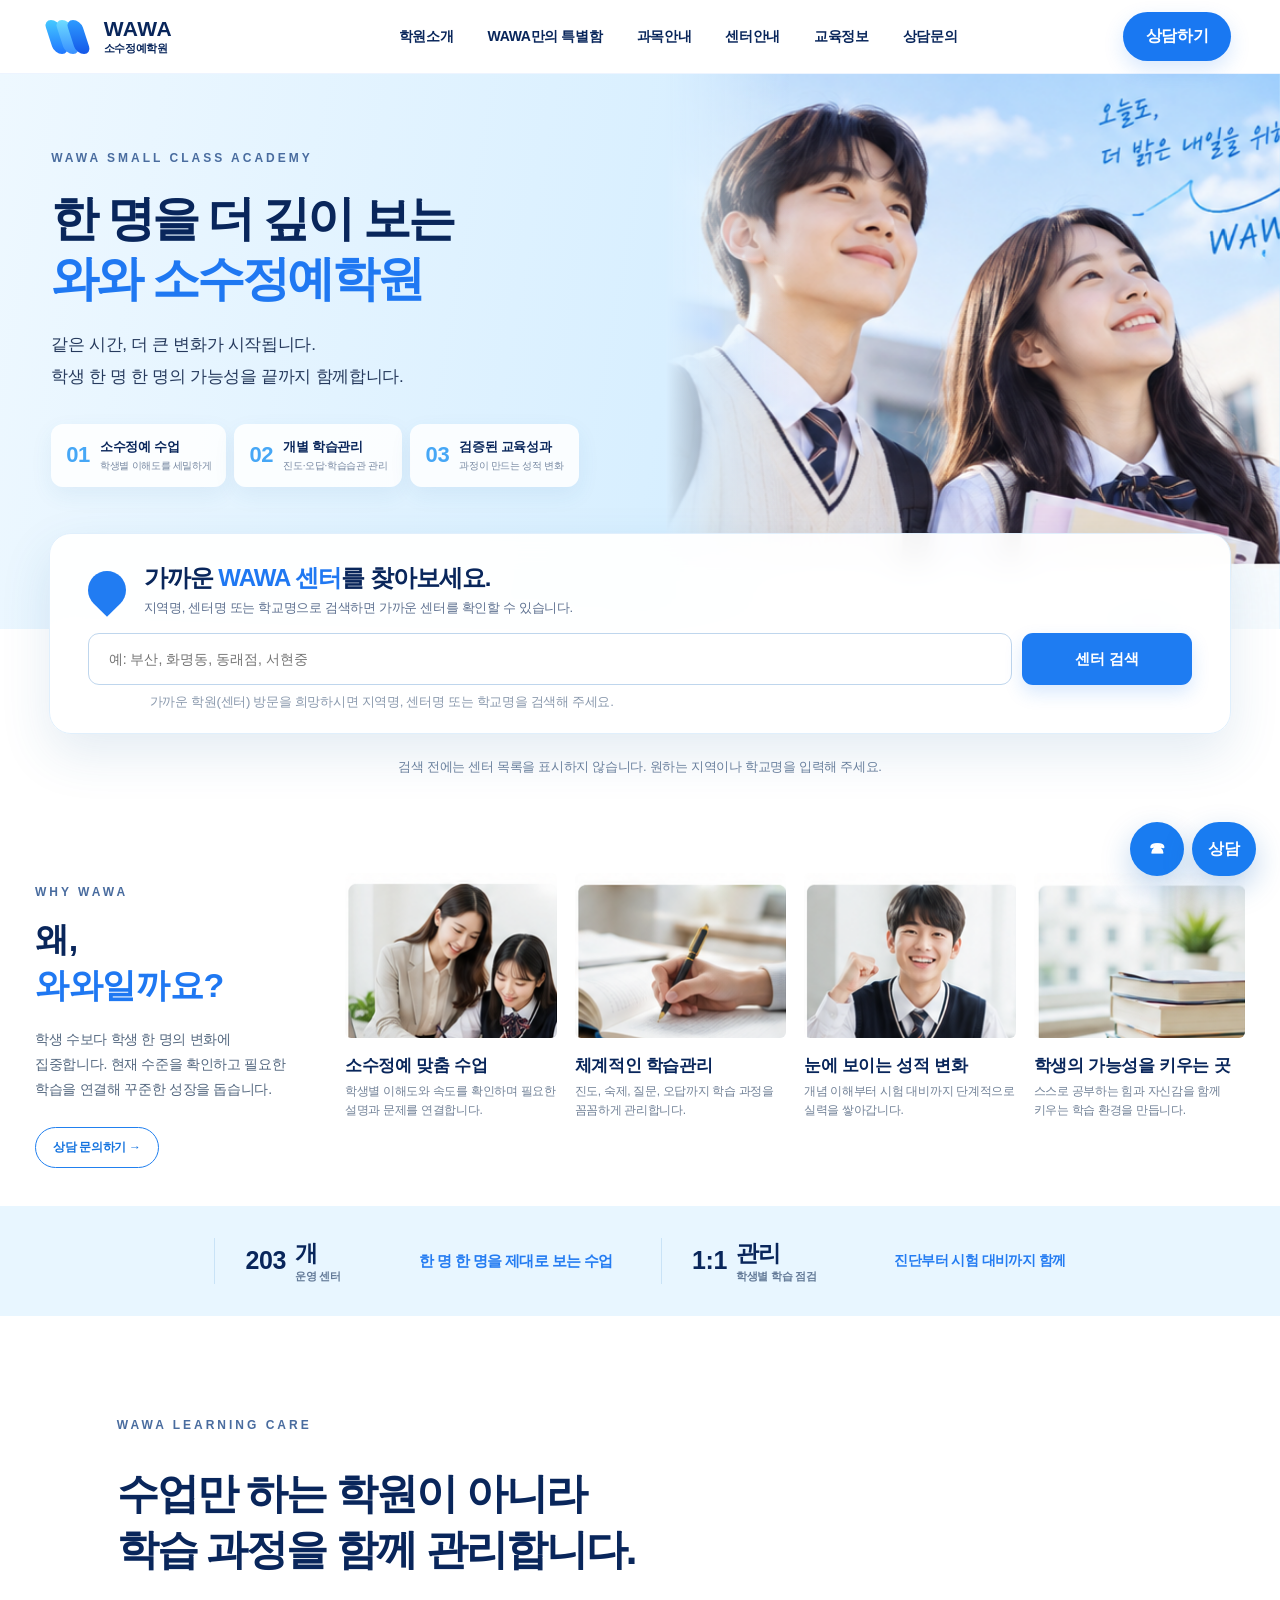
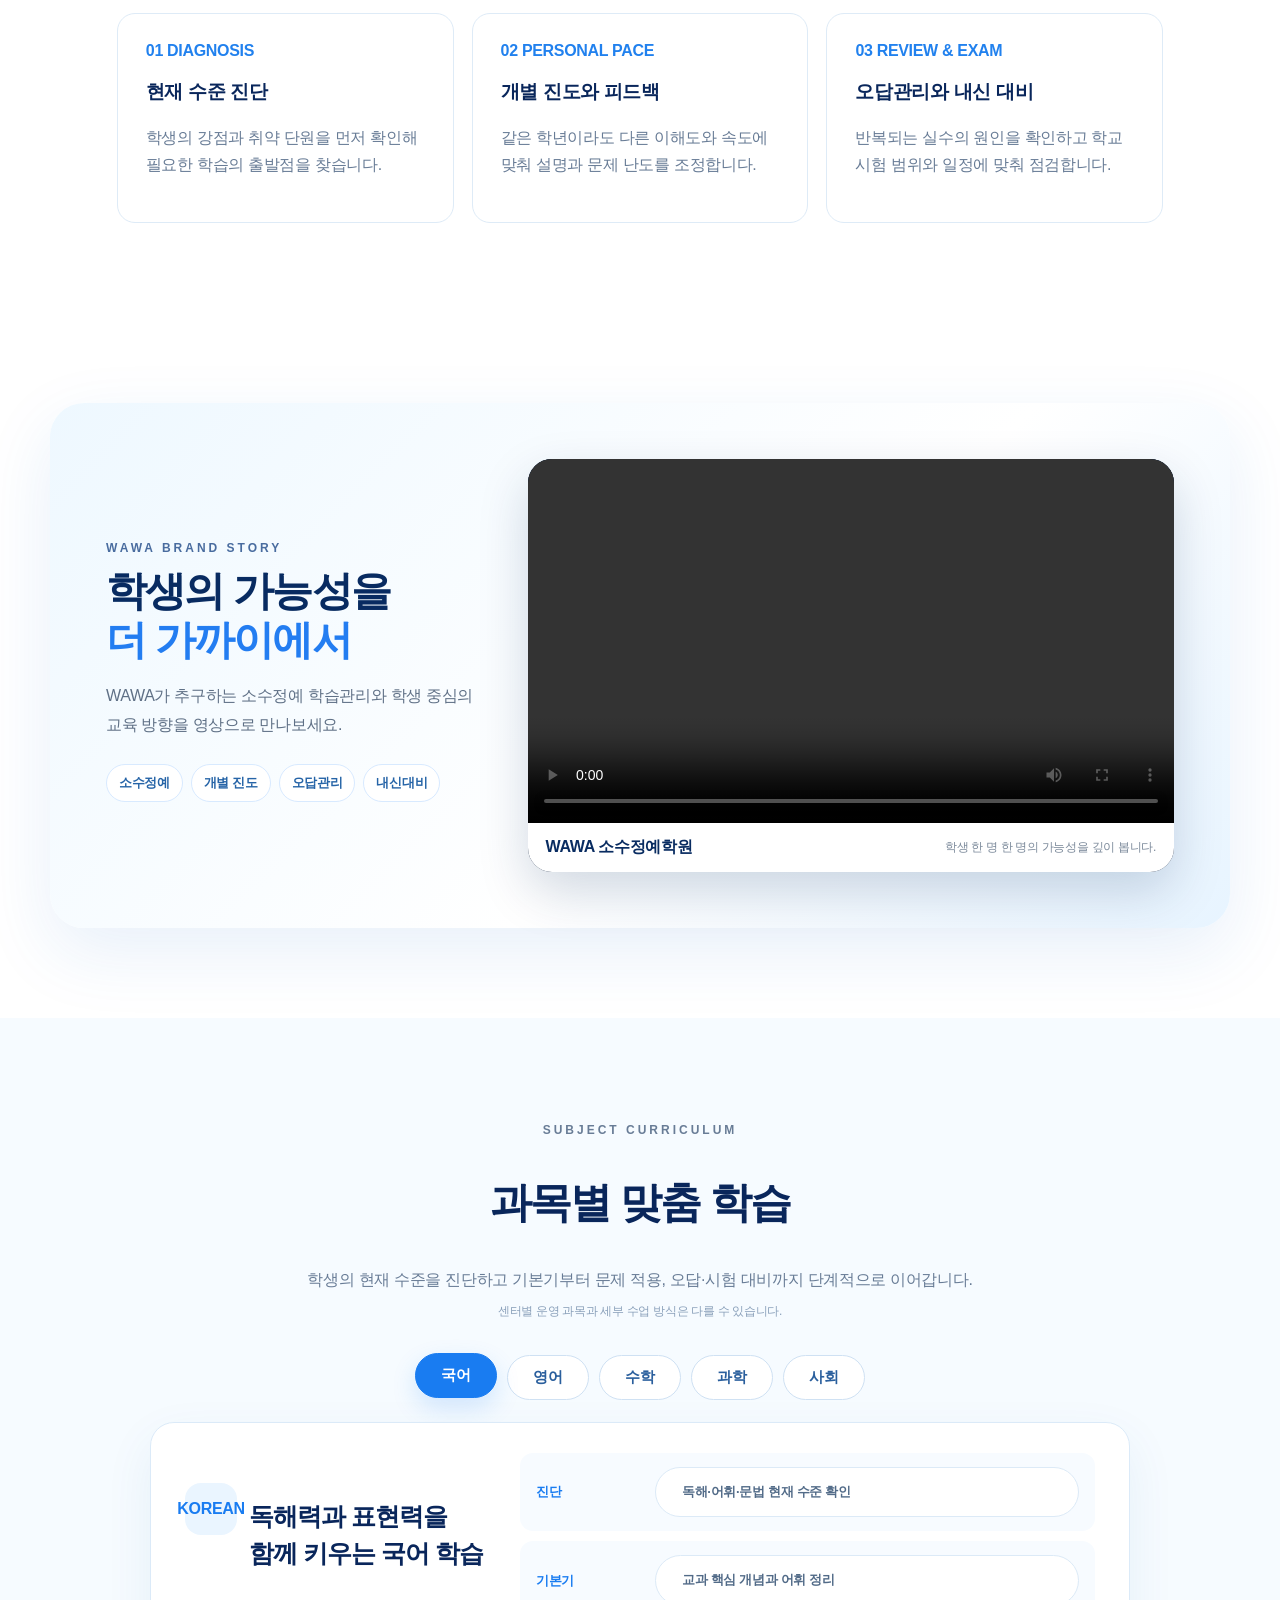
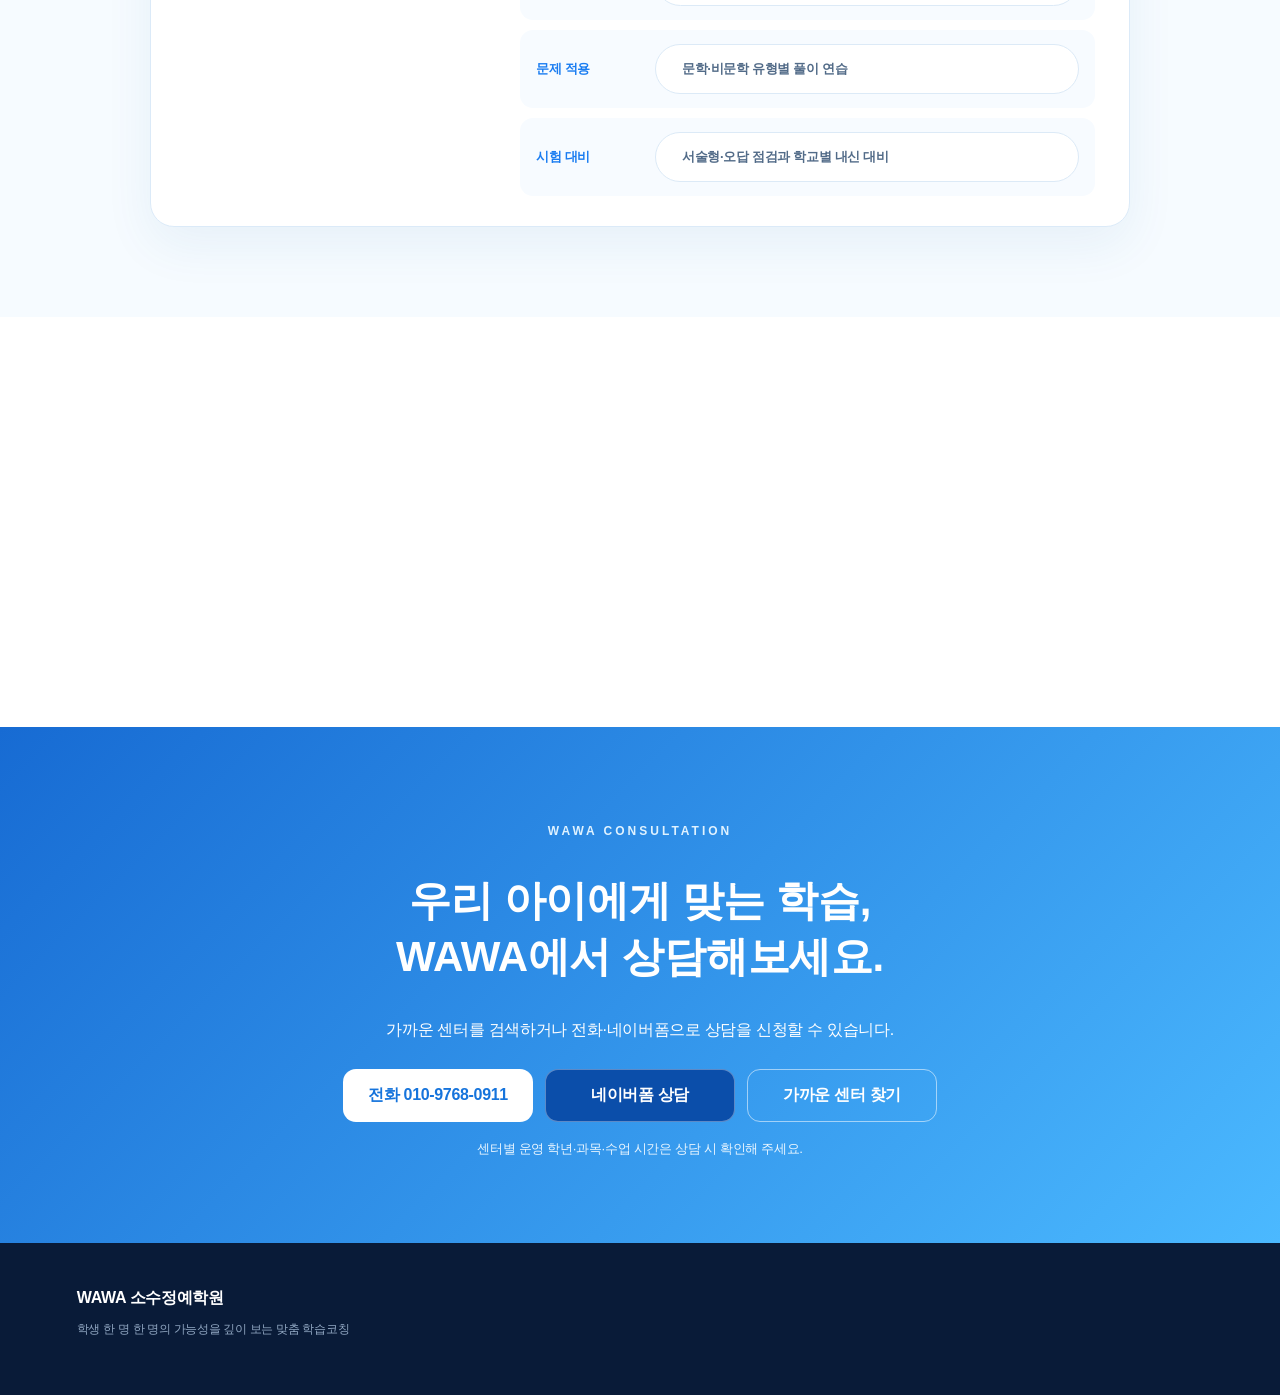
==== commit 3f918c8b: "Add files via upload" ====
--- a/index.html
+++ b/index.html
@@ -1,7846 +1,168 @@
-<!DOCTYPE html>
+<!doctype html>
+<html lang="ko"><head>
+<meta charset="utf-8"><meta name="viewport" content="width=device-width,initial-scale=1">
+<title>WAWA 소수정예학원 | 학생 한 명 한 명을 깊이 보는 맞춤 학습</title>
+<meta name="description" content="WAWA 소수정예학원은 학생별 이해도와 학습 속도를 확인하며 개별 진도, 오답관리, 내신 대비를 함께 관리합니다. 전국 WAWA 센터를 검색하고 상담해보세요.">
+<meta name="robots" content="index,follow"><link rel="canonical" href="https://wawa-academy.netlify.app/">
+<meta name="naver-site-verification" content="d543000c79854238c80ed55fcc402723fc69e5c9">
+<meta property="og:type" content="website"><meta property="og:title" content="WAWA 소수정예학원"><meta property="og:description" content="한 명을 더 깊이 보는 WAWA 소수정예학원"><meta property="og:url" content="https://wawa-academy.netlify.app/"><meta property="og:image" content="https://wawa-academy.netlify.app/wawa-ai-students.png">
+<link rel="icon" href="/favicon.ico" sizes="any"><link rel="icon" type="image/png" href="/favicon-192.png"><link rel="stylesheet" href="style.css">
+</head><body>
+<header class="topbar"><a class="brand" href="/"><span class="wmark"><i></i><i></i><i></i></span><span><strong>WAWA</strong><small>소수정예학원</small></span></a><nav><a href="#about">학원소개</a><a href="#difference">WAWA만의 특별함</a><a href="#subjects">과목안내</a><a href="#centers">센터안내</a><a href="blog.html">교육정보</a><a href="#consult">상담문의</a></nav><a class="consult-pill" href="https://naver.me/GZ6iPX5b" target="_blank" rel="noopener">상담하기</a></header>
+<main>
+<section class="hero" id="about"><div class="hero-copy"><p class="eyebrow">WAWA SMALL CLASS ACADEMY</p><h1>한 명을 더 깊이 보는<br><em>와와 소수정예학원</em></h1><p class="hero-desc">같은 시간, 더 큰 변화가 시작됩니다.<br>학생 한 명 한 명의 가능성을 끝까지 함께합니다.</p><div class="hero-points"><div><b>01</b><span><strong>소수정예 수업</strong><small>학생별 이해도를 세밀하게</small></span></div><div><b>02</b><span><strong>개별 학습관리</strong><small>진도·오답·학습습관 관리</small></span></div><div><b>03</b><span><strong>검증된 교육성과</strong><small>과정이 만드는 성적 변화</small></span></div></div></div><div class="hero-photo"><img src="wawa-ai-students.png" alt="WAWA 소수정예학원에서 공부하는 학생"></div></section>
+<section class="finder-wrap" id="centers"><div class="finder"><div class="finder-title"><span class="pin"></span><div><h2>가까운 <em>WAWA 센터</em>를 찾아보세요.</h2><p>지역명, 센터명 또는 학교명으로 검색하면 가까운 센터를 확인할 수 있습니다.</p></div></div><div class="search-row"><input id="search" type="search" placeholder="예: 부산, 화명동, 동래점, 서현중" aria-label="WAWA 센터 검색"><button id="searchBtn" type="button">센터 검색</button></div><small class="examples">가까운 학원(센터) 방문을 희망하시면 지역명, 센터명 또는 학교명을 검색해 주세요.</small></div><div id="searchState" class="search-state">검색 전에는 센터 목록을 표시하지 않습니다. 원하는 지역이나 학교명을 입력해 주세요.</div><div class="centers"><article class="center-card" data-search="가경점 가경점와와학습코칭학원 충북 청주시 흥덕구 서현북로 18  2층 와와학습코칭학원 서현초, 서경초 서현중, 경덕중, 서현중 사대부고, 서원고, 청주외고"><span class="tag">WAWA CENTER</span><h3>가경점</h3><p class="addr">충북 청주시 흥덕구 서현북로 18  2층 와와학습코칭학원</p><p class="academy-official-name">학원 정식명칭: 가경점와와학습코칭학원</p><p><b>과목</b> 국어 · 영어 · 수학 · 사회</p><p><b>인근 학교</b> 서현초, 서경초 · 서현중, 경덕중, 서현중 · 사대부고, 서원고, 청주외고</p><p class="strength">초등 전과목관리(+독서활동)가능 
+중등 국영수사과 관리 가능
+고등 영수 외에 입시상담가능</p><p class="registration"><b>교육청 등록번호</b>충청북도청주교육지원청 제 5888호</p><a class="text-link" href="https://naver.me/GZ6iPX5b" rel="noopener" target="_blank">상담 문의 →</a></article><article class="center-card" data-search="가좌점 가좌점와와학습코칭학원 서울 서대문구 가재울로 52  승우빌딩 301호 가재울초, 연가초  가재울고"><span class="tag">WAWA CENTER</span><h3>가좌점</h3><p class="addr">서울 서대문구 가재울로 52  승우빌딩 301호</p><p class="academy-official-name">학원 정식명칭: 가좌점와와학습코칭학원</p><p><b>과목</b> 국어 · 영어 · 수학 · 과학 · 사회</p><p><b>인근 학교</b> 가재울초, 연가초 · 가재울고</p><p class="registration"><b>교육청 등록번호</b>서울서부교육지원청 등록 제02202000014호</p><a class="text-link" href="https://naver.me/GZ6iPX5b" rel="noopener" target="_blank">상담 문의 →</a></article><article class="center-card" data-search="갈매점 갈매점와와학습코칭학원 경기 구리시 갈매중앙로 79  에스엠타워 602호 갈매초, 산마루초 갈매중 갈매고"><span class="tag">WAWA CENTER</span><h3>갈매점</h3><p class="addr">경기 구리시 갈매중앙로 79  에스엠타워 602호</p><p class="academy-official-name">학원 정식명칭: 갈매점와와학습코칭학원</p><p><b>과목</b> 국어 · 영어 · 수학 · 과학 · 사회</p><p><b>인근 학교</b> 갈매초, 산마루초 · 갈매중 · 갈매고</p><p class="strength">1대1밀착관리-학부모님께 회원피드백 수업직후 상시제공, 갈매중고 내신특화, 전과목관리가능</p><p class="registration"><b>교육청 등록번호</b>구리남양주교육지원청 등록 제4331호</p><a class="text-link" href="https://naver.me/GZ6iPX5b" rel="noopener" target="_blank">상담 문의 →</a></article><article class="center-card" data-search="갈산점 와와학습코칭갈산학원 경기도 이천시 갈산동 영창로 314  629-2외 2필지 주공프라자 504호 안흥초, 설봉초 이천중, 설봉중, 증포중 제일고, 이현고"><span class="tag">WAWA CENTER</span><h3>갈산점</h3><p class="addr">경기도 이천시 갈산동 영창로 314  629-2외 2필지 주공프라자 504호</p><p class="academy-official-name">학원 정식명칭: 와와학습코칭갈산학원</p><p><b>과목</b> 국어 · 영어 · 수학 · 사회</p><p><b>인근 학교</b> 안흥초, 설봉초 · 이천중, 설봉중, 증포중 · 제일고, 이현고</p><p class="registration"><b>교육청 등록번호</b>이천교육지원청 등록 제1127호</p><a class="text-link" href="https://naver.me/GZ6iPX5b" rel="noopener" target="_blank">상담 문의 →</a></article><article class="center-card" data-search="강릉교동점 와와학습코칭학원 강원특별자치도 강릉시 정원로 44  202호 와와학습코칭학원 율곡초, 경포초 관동중, 율곡중, 해람중, 솔올중, 경포중 강여고, 강일여고, 명륜고, 제일고, 강릉고"><span class="tag">WAWA CENTER</span><h3>강릉교동점</h3><p class="addr">강원특별자치도 강릉시 정원로 44  202호 와와학습코칭학원</p><p class="academy-official-name">학원 정식명칭: 와와학습코칭학원</p><p><b>과목</b> 영어 · 수학</p><p><b>인근 학교</b> 율곡초, 경포초 · 관동중, 율곡중, 해람중, 솔올중, 경포중 · 강여고, 강일여고, 명륜고, 제일고, 강릉고</p><p class="strength">수업 방식과 학습관리 운영 내용은 해당 센터에 문의해 확인해 주세요.</p><p class="registration"><b>교육청 등록번호</b>강릉교육지원청 등록 제1386호</p><a class="text-link" href="https://naver.me/GZ6iPX5b" rel="noopener" target="_blank">상담 문의 →</a></article><article class="center-card" data-search="개신점 와와학습코칭센터학원 충청북도 청주시 서원구 개신동 경신로 31-1  402호 개신초, 서경초, 가경초, 죽림초, 서원초 가경중, 서경중, 경덕중, 사대부중, 성화중, 서원중 서원고, 사대부고, 청주고, 중앙여고, 운호고, 봉명고, 흥덕고, 세광고"><span class="tag">WAWA CENTER</span><h3>개신점</h3><p class="addr">충청북도 청주시 서원구 개신동 경신로 31-1  402호</p><p class="academy-official-name">학원 정식명칭: 와와학습코칭센터학원</p><p><b>과목</b> 국어 · 영어 · 수학</p><p><b>인근 학교</b> 개신초, 서경초, 가경초, 죽림초, 서원초 · 가경중, 서경중, 경덕중, 사대부중, 성화중, 서원중 · 서원고, 사대부고, 청주고, 중앙여고, 운호고, 봉명고, 흥덕고, 세광고</p><p class="strength">수업 방식과 학습관리 운영 내용은 해당 센터에 문의해 확인해 주세요.</p><p class="registration"><b>교육청 등록번호</b>청주교육지원청 등록 제4620호</p><a class="text-link" href="https://naver.me/GZ6iPX5b" rel="noopener" target="_blank">상담 문의 →</a></article><article class="center-card" data-search="거제수월점 거제수월점와와학습코칭학원 경남 거제시 수양로 462  3층 수월초, 제산초 수월중, 거제중앙중 거제중앙고, 연초고, 상문고"><span class="tag">WAWA CENTER</span><h3>거제수월점</h3><p class="addr">경남 거제시 수양로 462  3층</p><p class="academy-official-name">학원 정식명칭: 거제수월점와와학습코칭학원</p><p><b>과목</b> 영어 · 수학</p><p><b>인근 학교</b> 수월초, 제산초 · 수월중, 거제중앙중 · 거제중앙고, 연초고, 상문고</p><p class="strength">고등 회원이 많아서 면학분위기가 아주 잘 형성 되어져 있어서 초중등 부모님들께서 만족해 하십니다. 고등까지 전부 수업이 가능한 강사들로 이루어져 있어서 교수법이 뛰어납니다.</p><p class="registration"><b>교육청 등록번호</b>거제교육지원청 등록 제1558호</p><a class="text-link" href="https://naver.me/GZ6iPX5b" rel="noopener" target="_blank">상담 문의 →</a></article><article class="center-card" data-search="고잔점 와와학습코칭센터안산학원 경기 안산시 단원구 광덕대로 130  폴리타운 B동 513호   "><span class="tag">WAWA CENTER</span><h3>고잔점</h3><p class="addr">경기 안산시 단원구 광덕대로 130  폴리타운 B동 513호</p><p class="academy-official-name">학원 정식명칭: 와와학습코칭센터안산학원</p><p><b>과목</b> 국어 · 영어 · 수학</p><p class="strength">현재 수업 배치불가
+베테랑 교사진
+기본시스템 잘 활용</p><p class="registration"><b>교육청 등록번호</b>안산교육지원청 등록 제4176호</p><a class="text-link" href="https://naver.me/GZ6iPX5b" rel="noopener" target="_blank">상담 문의 →</a></article><article class="center-card" data-search="관저점 관저점와와학습코칭학원 대전 서구 구봉로 133  1542번지 205호   서일고, 서일여고"><span class="tag">WAWA CENTER</span><h3>관저점</h3><p class="addr">대전 서구 구봉로 133  1542번지 205호</p><p class="academy-official-name">학원 정식명칭: 관저점와와학습코칭학원</p><p><b>과목</b> 국어 · 영어 · 수학 · 과학 · 사회</p><p><b>인근 학교</b> 서일고, 서일여고</p><p class="strength">초등회원 &lt;10분독서&gt;로 수업 시작. 한 과목 두명의 강사가 관리. 매 수업 시간 학습일지 작성.</p><p class="registration"><b>교육청 등록번호</b>대전서부교육지원청 등록 제 서4277호</p><a class="text-link" href="https://naver.me/GZ6iPX5b" rel="noopener" target="_blank">상담 문의 →</a></article><article class="center-card" data-search="관평점 관평점와와학습코칭학원 대전 유성구 관평2로 46  밸리타운 501 동화초, 관평초 동화중, 관평중 중일고, 용산고"><span class="tag">WAWA CENTER</span><h3>관평점</h3><p class="addr">대전 유성구 관평2로 46  밸리타운 501</p><p class="academy-official-name">학원 정식명칭: 관평점와와학습코칭학원</p><p><b>과목</b> 국어 · 영어 · 수학</p><p><b>인근 학교</b> 동화초, 관평초 · 동화중, 관평중 · 중일고, 용산고</p><p class="strength">초등부 관리가 잘 되는 센터 / 분기별 이벤트가 있고, 초등부 매월 평가서가 있는 센터 / 밝은 분위기의 딱딱하지 않은 센터 / 회원관리 및 상담관리가 잘 되는 센터</p><p class="registration"><b>교육청 등록번호</b>대전서부교육지원청 등록 제 서4761호</p><a class="text-link" href="https://naver.me/GZ6iPX5b" rel="noopener" target="_blank">상담 문의 →</a></article><article class="center-card" data-search="광명점 광명점와와학습코칭학원 경기 광명시 광명로 823  광명현대타운 7층 701호  광남중, 광문중 광문고"><span class="tag">WAWA CENTER</span><h3>광명점</h3><p class="addr">경기 광명시 광명로 823  광명현대타운 7층 701호</p><p class="academy-official-name">학원 정식명칭: 광명점와와학습코칭학원</p><p><b>과목</b> 국어 · 영어 · 수학</p><p><b>인근 학교</b> 광남중, 광문중 · 광문고</p><p class="registration"><b>교육청 등록번호</b>광명교육지원청 등록 제1964호</p><a class="text-link" href="https://naver.me/GZ6iPX5b" rel="noopener" target="_blank">상담 문의 →</a></article><article class="center-card" data-search="광장점 와와학습코칭학원 서울 광진구 광나루로 584  동서울빌딩 5  양진중, 광장중 광남고, 단대부고, 건대부고"><span class="tag">WAWA CENTER</span><h3>광장점</h3><p class="addr">서울 광진구 광나루로 584  동서울빌딩 5</p><p class="academy-official-name">학원 정식명칭: 와와학습코칭학원</p><p><b>과목</b> 국어 · 영어 · 수학 · 과학</p><p><b>인근 학교</b> 양진중, 광장중 · 광남고, 단대부고, 건대부고</p><p class="strength">1. 배치 즉시 당일 상담 날짜 세팅 2. 영수 경력10년이상 코치들 구성
+ 3. 따뜻하고 재미있는 분위기 4. 플래너 관리 5. 방학특강, 시험대비특강으로 부족한 부분 추가지도
+ 6. 학부모와의 적극적인 소통</p><p class="registration"><b>교육청 등록번호</b>성동광진교육지원청 등록 제 2316호</p><a class="text-link" href="https://naver.me/GZ6iPX5b" rel="noopener" target="_blank">상담 문의 →</a></article><article class="center-card" data-search="교하점 교하점와와학습코칭학원 경기 파주시 청석로 272  센타프라자1 제8층 제803 청석초, 석곶초, 두일초 교하중, 두일중, 심학중 교하고, 심학고"><span class="tag">WAWA CENTER</span><h3>교하점</h3><p class="addr">경기 파주시 청석로 272  센타프라자1 제8층 제803</p><p class="academy-official-name">학원 정식명칭: 교하점와와학습코칭학원</p><p><b>과목</b> 수학 · 과학</p><p><b>인근 학교</b> 청석초, 석곶초, 두일초 · 교하중, 두일중, 심학중 · 교하고, 심학고</p><p class="strength">모든회원 - 플래너작성 , 단체카톡방, 빠른소통(출결/특이사항) , 국영수과 수업</p><p class="registration"><b>교육청 등록번호</b>경기도파주교육지원청 제1975호</p><a class="text-link" href="https://naver.me/GZ6iPX5b" rel="noopener" target="_blank">상담 문의 →</a></article><article class="center-card" data-search="구산점 구산점와와학습코칭학원 서울특별시 은평구 역촌동 연서로 130  4층  구산중, 은평중 예일여중고, 선일여중고"><span class="tag">WAWA CENTER</span><h3>구산점</h3><p class="addr">서울특별시 은평구 역촌동 연서로 130  4층</p><p class="academy-official-name">학원 정식명칭: 구산점와와학습코칭학원</p><p><b>과목</b> 국어 · 영어 · 수학</p><p><b>인근 학교</b> 구산중, 은평중 · 예일여중고, 선일여중고</p><p class="registration"><b>교육청 등록번호</b>서울서부교육지원청 등록 제02201700143호</p><a class="text-link" href="https://naver.me/GZ6iPX5b" rel="noopener" target="_blank">상담 문의 →</a></article><article class="center-card" data-search="구월점 구월점와와학습코칭학원 인천 남동구 선수촌공원로23번길 6-29  다복타워 401호 와와학습코칭학원 성리초 성리중 "><span class="tag">WAWA CENTER</span><h3>구월점</h3><p class="addr">인천 남동구 선수촌공원로23번길 6-29  다복타워 401호 와와학습코칭학원</p><p class="academy-official-name">학원 정식명칭: 구월점와와학습코칭학원</p><p><b>과목</b> 국어 · 영어 · 수학 · 과학 · 사회</p><p><b>인근 학교</b> 성리초 · 성리중</p><p class="strength">정돈된 학습환경
+학습계획을 관리하는 학원
+학생들의 소리에 귀 기울이는 학원
+청소년 코칭 전문가</p><p class="registration"><b>교육청 등록번호</b>인천광역시동부교육지원청 제4031호</p><a class="text-link" href="https://naver.me/GZ6iPX5b" rel="noopener" target="_blank">상담 문의 →</a></article><article class="center-card" data-search="금릉점 와와학습코칭학원(금릉점) 경기 파주시 금빛로 24-27  제일메디컬 502 금릉초, 금화초, 새금초, 금촌초 금릉중, 금촌중, 문산중 금촌고, 문산제일고"><span class="tag">WAWA CENTER</span><h3>금릉점</h3><p class="addr">경기 파주시 금빛로 24-27  제일메디컬 502</p><p class="academy-official-name">학원 정식명칭: 와와학습코칭학원(금릉점)</p><p><b>과목</b> 국어 · 영어 · 수학 · 과학 · 사회</p><p><b>인근 학교</b> 금릉초, 금화초, 새금초, 금촌초 · 금릉중, 금촌중, 문산중 · 금촌고, 문산제일고</p><p class="strength">첫상담부터 정착까지 센터장 밀착관리/학생별 단톡방운영/매월정기고사/연2회 코칭데이/중2이상 지필대비 주말자습운영</p><p class="registration"><b>교육청 등록번호</b>파주교육지원청 등록 제1594호</p><a class="text-link" href="https://naver.me/GZ6iPX5b" rel="noopener" target="_blank">상담 문의 →</a></article><article class="center-card" data-search="금천점 금천점와와학습코칭학원 서울 금천구 금하로 763  벽산아파트 제중심상가동 3층 306-2,307,308 탑동초 동일중, 세일중 매그넷고, 동일여고, 금천고, 문일고"><span class="tag">WAWA CENTER</span><h3>금천점</h3><p class="addr">서울 금천구 금하로 763  벽산아파트 제중심상가동 3층 306-2,307,308</p><p class="academy-official-name">학원 정식명칭: 금천점와와학습코칭학원</p><p><b>과목</b> 국어 · 영어 · 수학 · 과학 · 사회</p><p><b>인근 학교</b> 탑동초 · 동일중, 세일중 · 매그넷고, 동일여고, 금천고, 문일고</p><p class="strength">국,영,수 초등부터 고3(이과)까지 가능/경력이 탁월한 강사들의 강의력</p><p class="registration"><b>교육청 등록번호</b>서울남부교육지원청 등록 제 5726호</p><a class="text-link" href="https://naver.me/GZ6iPX5b" rel="noopener" target="_blank">상담 문의 →</a></article><article class="center-card" data-search="기흥구청점 기흥구청점와와학습코칭학원 경기 용인시 기흥구 구갈로60번길 15  경영빌딩 3층 와와학습코칭학원 구갈초, 산양초, 관곡초 구갈중, 신갈중, 신릉중 기흥고, 신갈고, 성지고"><span class="tag">WAWA CENTER</span><h3>기흥구청점</h3><p class="addr">경기 용인시 기흥구 구갈로60번길 15  경영빌딩 3층 와와학습코칭학원</p><p class="academy-official-name">학원 정식명칭: 기흥구청점와와학습코칭학원</p><p><b>과목</b> 국어 · 영어 · 수학</p><p><b>인근 학교</b> 구갈초, 산양초, 관곡초 · 구갈중, 신갈중, 신릉중 · 기흥고, 신갈고, 성지고</p><p class="strength">편안한 수업 분위기/ 강사 소통이 빠름/ 유지율이 높음</p><p class="registration"><b>교육청 등록번호</b>경기도용인교육지원청 등록 제 5253호</p><a class="text-link" href="https://naver.me/GZ6iPX5b" rel="noopener" target="_blank">상담 문의 →</a></article><article class="center-card" data-search="남외점 남외점와와학습코칭학원 울산 중구 남외3길 15  남외프라자 401호 남외초 남외중,울산중 울산고,가온고"><span class="tag">WAWA CENTER</span><h3>남외점</h3><p class="addr">울산 중구 남외3길 15  남외프라자 401호</p><p class="academy-official-name">학원 정식명칭: 남외점와와학습코칭학원</p><p><b>과목</b> 국어 · 영어 · 수학</p><p><b>인근 학교</b> 남외초 · 남외중,울산중 · 울산고,가온고</p><p class="strength">남외중 내신대비에 강점인 센터이며 
+모의평가로 내신대비 적중률과 시험치는 분위기형성으로  상위권학생들이 많이 분포되어있고 
+시험기간에 국,영,수수업듣고있는 아이들에 한정해서 타과목특강이 있습니다~
+남외초학생들이 걸어오기좋은 거리에 남외초만을 위한형성평가대비및 
+코칭데이를통한 아이들학습습관과 기초부터심화까지 눈높이에 맞춘수업이가능합니다</p><p class="registration"><b>교육청 등록번호</b>울산강북교육지원청 등록 제5626호</p><a class="text-link" href="https://naver.me/GZ6iPX5b" rel="noopener" target="_blank">상담 문의 →</a></article><article class="center-card" data-search="내발산점 내발산점와와학습코칭학원 서울 강서구 마곡중앙4로 74  이웰메디파크 제4층 401,402호 가곡초등학교 공진초등학교 등명중학교, 마곡하늬중학교,명덕여중,수명중 수명고, 광영고, 명덕여자고등학교,화곡고"><span class="tag">WAWA CENTER</span><h3>내발산점</h3><p class="addr">서울 강서구 마곡중앙4로 74  이웰메디파크 제4층 401,402호</p><p class="academy-official-name">학원 정식명칭: 내발산점와와학습코칭학원</p><p><b>과목</b> 국어 · 영어 · 수학 · 과학 · 사회</p><p><b>인근 학교</b> 가곡초등학교 공진초등학교 · 등명중학교, 마곡하늬중학교,명덕여중,수명중 · 수명고, 광영고, 명덕여자고등학교,화곡고</p><p class="strength">수업 방식과 학습관리 운영 내용은 해당 센터에 문의해 확인해 주세요.</p><p class="registration"><b>교육청 등록번호</b>강서양천교육지원청 등록 제 5444호</p><a class="text-link" href="https://naver.me/GZ6iPX5b" rel="noopener" target="_blank">상담 문의 →</a></article><article class="center-card" data-search="노형점 와와학습코칭학원 제주시 과원북4길 27, 2층(노형동) 노형초 서중, 중앙중 지역내 모든 고등학교 가능"><span class="tag">WAWA CENTER</span><h3>노형점</h3><p class="addr">제주시 과원북4길 27, 2층(노형동)</p><p class="academy-official-name">학원 정식명칭: 와와학습코칭학원</p><p><b>과목</b> 영어 · 수학</p><p><b>인근 학교</b> 노형초 · 서중, 중앙중 · 지역내 모든 고등학교 가능</p><p class="registration"><b>교육청 등록번호</b>제주시교육지원청 등록 제2163호</p><a class="text-link" href="https://naver.me/GZ6iPX5b" rel="noopener" target="_blank">상담 문의 →</a></article><article class="center-card" data-search="논현점 와와학습코칭인천논현학원 인천 남동구 청능대로 559  2 동방초, 원동초 고잔중 고잔고"><span class="tag">WAWA CENTER</span><h3>논현점</h3><p class="addr">인천 남동구 청능대로 559  2</p><p class="academy-official-name">학원 정식명칭: 와와학습코칭인천논현학원</p><p><b>과목</b> 국어 · 영어 · 수학</p><p><b>인근 학교</b> 동방초, 원동초 · 고잔중 · 고잔고</p><p class="registration"><b>교육청 등록번호</b>인천동부교육지원청 등록 제3283호</p><a class="text-link" href="https://naver.me/GZ6iPX5b" rel="noopener" target="_blank">상담 문의 →</a></article><article class="center-card" data-search="다산도농점 다산도농점와와학습코칭학원 경기 남양주시 도농로 29  604호 와와학습코칭센터 도농초, 금교초, 미금초, 동화중, 도농중, 가운중 도농고, 가운고, 다산고"><span class="tag">WAWA CENTER</span><h3>다산도농점</h3><p class="addr">경기 남양주시 도농로 29  604호 와와학습코칭센터</p><p class="academy-official-name">학원 정식명칭: 다산도농점와와학습코칭학원</p><p><b>과목</b> 국어 · 영어 · 수학 · 과학 · 사회</p><p><b>인근 학교</b> 도농초, 금교초, 미금초, · 동화중, 도농중, 가운중 · 도농고, 가운고, 다산고</p><p class="strength">월정기평가를 매월 봅니다. 보고나면 보고서 및 코칭평가서를 제공합니다
+코칭 데이 및 입시설명회 특강을 통해서 학생들의 부족한 점을 매월분석하여 보완을 합니다.
 
-<html lang="ko">
-<head>
-<!-- GOOGLE_SEARCH_CONSOLE_VERIFICATION: 인증 코드를 받으면 이 위치에 추가 -->
-<meta charset="utf-8"/>
-<meta content="width=device-width, initial-scale=1.0" name="viewport"/>
-<meta content="e776122d31e1462506b4463657e71940684a5b2b" name="naver-site-verification"/>
-<title>장쌤의과외교실 | 초등·중등·고등 수학·영어과외 · 방문과외 · 화상과외</title>
-<meta content="초등·중등·고등학생 1:1 맞춤과외. 수학·영어·국어·과학·코딩·검정고시 학습을 안내하며, 지역별 방문과외와 전국 화상과외 상담을 제공합니다." name="description"/>
-<meta content="index,follow,max-image-preview:large,max-snippet:-1,max-video-preview:-1" name="robots"/>
-<link href="https://jangssam-premium.netlify.app/" rel="canonical"/>
-<link href="/rss.xml" rel="alternate" title="장쌤의과외교실 교육정보 RSS" type="application/rss+xml"/>
-<meta content="website" property="og:type"/>
-<meta content="장쌤의과외교실" property="og:site_name"/>
-<meta content="ko_KR" property="og:locale"/>
-<meta content="장쌤의과외교실 | 초등·중등·고등 수학·영어과외 · 방문과외 · 화상과외" property="og:title"/>
-<meta content="초등·중등·고등학생 1:1 맞춤과외. 수학·영어·국어·과학·코딩·검정고시 학습을 안내하며, 지역별 방문과외와 전국 화상과외 상담을 제공합니다." property="og:description"/>
-<meta content="https://jangssam-premium.netlify.app/" property="og:url"/>
-<meta content="https://jangssam-premium.netlify.app/이미지/seo-share.png" property="og:image"/>
-<meta content="summary_large_image" name="twitter:card"/>
+학부모 학습방을 통해서 수업에 대한 일정을 공유하며 숙제와 부족한 공부는 30분꼭 남겨서 완벽학습을 하며 시험기간에는 1시부터 자습을 통해서 시험대비에 대한 4주 준비를 미리하고있습니다</p><p class="registration"><b>교육청 등록번호</b>경기도구리남양주교육지원청 제4749호</p><a class="text-link" href="https://naver.me/GZ6iPX5b" rel="noopener" target="_blank">상담 문의 →</a></article><article class="center-card" data-search="다산점 다산점와와학습코칭학원 경기 남양주시 다산중앙로146번길 12-14  다산메트로타워 604호 다산초 다산중 다산고, 도농고"><span class="tag">WAWA CENTER</span><h3>다산점</h3><p class="addr">경기 남양주시 다산중앙로146번길 12-14  다산메트로타워 604호</p><p class="academy-official-name">학원 정식명칭: 다산점와와학습코칭학원</p><p><b>과목</b> 국어 · 영어 · 사회</p><p><b>인근 학교</b> 다산초 · 다산중 · 다산고, 도농고</p><p class="registration"><b>교육청 등록번호</b>구리남양주교육지원청 등록 제4125호</p><a class="text-link" href="https://naver.me/GZ6iPX5b" rel="noopener" target="_blank">상담 문의 →</a></article><article class="center-card" data-search="다산점(W+) 다산점더블유플러스학원 경기 남양주시 다산순환로 350  KB골든타워 310호 더블유플러스학원   "><span class="tag">WAWA CENTER</span><h3>다산점(W+)</h3><p class="addr">경기 남양주시 다산순환로 350  KB골든타워 310호 더블유플러스학원</p><p class="academy-official-name">학원 정식명칭: 다산점더블유플러스학원</p><p><b>과목</b> 수학 · 과학</p><p class="registration"><b>교육청 등록번호</b>경기도구리남양주교육지원청 제4711호</p><a class="text-link" href="https://naver.me/GZ6iPX5b" rel="noopener" target="_blank">상담 문의 →</a></article><article class="center-card" data-search="다산지금점 다산지금점와와학습코칭학원 경기 남양주시 다산지금로 139  3층 308호, 309호 다산한강초 다산한강중 "><span class="tag">WAWA CENTER</span><h3>다산지금점</h3><p class="addr">경기 남양주시 다산지금로 139  3층 308호, 309호</p><p class="academy-official-name">학원 정식명칭: 다산지금점와와학습코칭학원</p><p><b>과목</b> 국어 · 영어 · 수학 · 과학 · 사회</p><p><b>인근 학교</b> 다산한강초 · 다산한강중</p><p class="registration"><b>교육청 등록번호</b>구리남양주교육지원청 등록 제4349-1호</p><a class="text-link" href="https://naver.me/GZ6iPX5b" rel="noopener" target="_blank">상담 문의 →</a></article><article class="center-card" data-search="단구점 와와학습코칭학원 강원특별자치도 원주시 서원대로 406  리더스빌딩 402 구곡초등학교, 서원주초등학교 남원주중학교, 단구중학교 치악고등학교, 원주고등학교"><span class="tag">WAWA CENTER</span><h3>단구점</h3><p class="addr">강원특별자치도 원주시 서원대로 406  리더스빌딩 402</p><p class="academy-official-name">학원 정식명칭: 와와학습코칭학원</p><p><b>과목</b> 국어 · 영어 · 수학 · 과학 · 사회</p><p><b>인근 학교</b> 구곡초등학교, 서원주초등학교 · 남원주중학교, 단구중학교 · 치악고등학교, 원주고등학교</p><p class="strength">국,영,수,사,과 종합적인 관리가 가능한 센터</p><p class="registration"><b>교육청 등록번호</b>원주교육지원청 등록 제2412호</p><a class="text-link" href="https://naver.me/GZ6iPX5b" rel="noopener" target="_blank">상담 문의 →</a></article><article class="center-card" data-search="단대점 단대점와와학습코칭학원 경기 성남시 수정구 산성대로 423  5층 단대초 서중, 은행중 성남고, 성일고, 숭신여고, 동광고"><span class="tag">WAWA CENTER</span><h3>단대점</h3><p class="addr">경기 성남시 수정구 산성대로 423  5층</p><p class="academy-official-name">학원 정식명칭: 단대점와와학습코칭학원</p><p><b>과목</b> 국어 · 영어 · 수학</p><p><b>인근 학교</b> 단대초 · 서중, 은행중 · 성남고, 성일고, 숭신여고, 동광고</p><p class="registration"><b>교육청 등록번호</b>성남교육지원청 등록 제6183호</p><a class="text-link" href="https://naver.me/GZ6iPX5b" rel="noopener" target="_blank">상담 문의 →</a></article><article class="center-card" data-search="당산점 당산점와와학습코칭학원 서울 영등포구 당산로44길 3  삼성타운 504 당서초, 영동초, 당중초 당산중, 당산서중, 선유중 선유고, 여의도고, 여의도여고, 영등포여고, 관악고"><span class="tag">WAWA CENTER</span><h3>당산점</h3><p class="addr">서울 영등포구 당산로44길 3  삼성타운 504</p><p class="academy-official-name">학원 정식명칭: 당산점와와학습코칭학원</p><p><b>과목</b> 국어 · 영어 · 수학</p><p><b>인근 학교</b> 당서초, 영동초, 당중초 · 당산중, 당산서중, 선유중 · 선유고, 여의도고, 여의도여고, 영등포여고, 관악고</p><p class="registration"><b>교육청 등록번호</b>서울남부교육지원청 등록 제 5746호</p><a class="text-link" href="https://naver.me/GZ6iPX5b" rel="noopener" target="_blank">상담 문의 →</a></article><article class="center-card" data-search="당진중앙점 당진중앙와와학습코칭학원 충남 당진시 당진중앙2로 211-5  효명프라자 404호 탑동초 호서중, 당진중 호서고, 당진고"><span class="tag">WAWA CENTER</span><h3>당진중앙점</h3><p class="addr">충남 당진시 당진중앙2로 211-5  효명프라자 404호</p><p class="academy-official-name">학원 정식명칭: 당진중앙와와학습코칭학원</p><p><b>과목</b> 국어 · 영어 · 수학 · 과학 · 사회</p><p><b>인근 학교</b> 탑동초 · 호서중, 당진중 · 호서고, 당진고</p><p class="registration"><b>교육청 등록번호</b>당진교육지원청 등록 제617호</p><a class="text-link" href="https://naver.me/GZ6iPX5b" rel="noopener" target="_blank">상담 문의 →</a></article><article class="center-card" data-search="대구도남점 대구도남점와와학습코칭학원 대구 북구 도남중앙로7길 20-3  위너프라자 402호 와와학습코칭학원 도남초, 국우초 학남중 강북중 학남고, 구암고, 강북고"><span class="tag">WAWA CENTER</span><h3>대구도남점</h3><p class="addr">대구 북구 도남중앙로7길 20-3  위너프라자 402호 와와학습코칭학원</p><p class="academy-official-name">학원 정식명칭: 대구도남점와와학습코칭학원</p><p><b>과목</b> 국어 · 영어 · 수학 · 과학 · 사회</p><p><b>인근 학교</b> 도남초, 국우초 · 학남중 강북중 · 학남고, 구암고, 강북고</p><p class="strength">수업 방식과 학습관리 운영 내용은 해당 센터에 문의해 확인해 주세요.</p><p class="registration"><b>교육청 등록번호</b>대구광역시서부교육지원청 제2023-4500호</p><a class="text-link" href="https://naver.me/GZ6iPX5b" rel="noopener" target="_blank">상담 문의 →</a></article><article class="center-card" data-search="대구역점 대구역점와와학습코칭학원 대구 중구 서성로 99  대구역센트럴자이 상가 302호 와와학습코칭학원 수창초, 달성초, 종로초 계성중, 성명여중, 사대부중 사대부고, 경북여고, 신명고, 대구고, 경북예고, 칠성고"><span class="tag">WAWA CENTER</span><h3>대구역점</h3><p class="addr">대구 중구 서성로 99  대구역센트럴자이 상가 302호 와와학습코칭학원</p><p class="academy-official-name">학원 정식명칭: 대구역점와와학습코칭학원</p><p><b>과목</b> 국어 · 영어 · 수학 · 과학 · 사회</p><p><b>인근 학교</b> 수창초, 달성초, 종로초 · 계성중, 성명여중, 사대부중 · 사대부고, 경북여고, 신명고, 대구고, 경북예고, 칠성고</p><p class="strength">매 수업 후 수업 소통방에 피드백과 수업진행사항 공유
+두달 마다 정기고사 후 성취보고서 공유
+정기적 입시설명회, 코칭데이 진행</p><p class="registration"><b>교육청 등록번호</b>대구광역시동부교육지원청 제6571호</p><a class="text-link" href="https://naver.me/GZ6iPX5b" rel="noopener" target="_blank">상담 문의 →</a></article><article class="center-card" data-search="대구역점2호관 대구역점2호관
+와와학습코칭학원 대구 중구 서성로 99  대구역센트럴자이 상가 203호 와와학습코칭학원 수창초, 종로초 계성중, 성명여중, 대구제일중, 사대부중 사대부고, 경북여고, 신명고, 칠성고"><span class="tag">WAWA CENTER</span><h3>대구역점2호관</h3><p class="addr">대구 중구 서성로 99  대구역센트럴자이 상가 203호 와와학습코칭학원</p><p class="academy-official-name">학원 정식명칭: 대구역점2호관
+와와학습코칭학원</p><p><b>과목</b> 국어 · 영어 · 수학 · 과학 · 사회</p><p><b>인근 학교</b> 수창초, 종로초 · 계성중, 성명여중, 대구제일중, 사대부중 · 사대부고, 경북여고, 신명고, 칠성고</p><p class="strength">수업 방식과 학습관리 운영 내용은 해당 센터에 문의해 확인해 주세요.</p><p class="registration"><b>교육청 등록번호</b>대구동부교육지원청 제 6950 호</p><a class="text-link" href="https://naver.me/GZ6iPX5b" rel="noopener" target="_blank">상담 문의 →</a></article><article class="center-card" data-search="대구장기점 대구장기점와와학습코칭학원 대구 달서구 장기로 252  장기협성휴포레 2층 209,210 장동초, 장기초, 성당초 원화중 "><span class="tag">WAWA CENTER</span><h3>대구장기점</h3><p class="addr">대구 달서구 장기로 252  장기협성휴포레 2층 209,210</p><p class="academy-official-name">학원 정식명칭: 대구장기점와와학습코칭학원</p><p><b>과목</b> 국어 · 영어 · 수학 · 과학 · 사회</p><p><b>인근 학교</b> 장동초, 장기초, 성당초 · 원화중</p><p class="strength">1. 주기적인 유무선 상담 2. 철저한 수행&amp;내신 관리 3. 입시 상담 가능</p><p class="registration"><b>교육청 등록번호</b>대구남부교육지원청 등록 제2020-80호</p><a class="text-link" href="https://naver.me/GZ6iPX5b" rel="noopener" target="_blank">상담 문의 →</a></article><article class="center-card" data-search="덕이점 덕이점와와학습코칭학원 경기 고양시 일산서구 하이파크2로 40  금문프라자 804호 한산초, 덕이초, 백송초  "><span class="tag">WAWA CENTER</span><h3>덕이점</h3><p class="addr">경기 고양시 일산서구 하이파크2로 40  금문프라자 804호</p><p class="academy-official-name">학원 정식명칭: 덕이점와와학습코칭학원</p><p><b>과목</b> 국어 · 영어 · 수학 · 과학</p><p><b>인근 학교</b> 한산초, 덕이초, 백송초</p><p class="strength">친절하고 실력있는 강사진/대부분 10년 전후 경력</p><p class="registration"><b>교육청 등록번호</b>고양교육지원청 등록 제6169호</p><a class="text-link" href="https://naver.me/GZ6iPX5b" rel="noopener" target="_blank">상담 문의 →</a></article><article class="center-card" data-search="도안점 도안점와와학습코칭학원 대전 서구 동서대로 692  에프엠프라임 1차 501 흥도초 유성중, 봉명중, 도안중 유성고, 도안고, 서대전여고"><span class="tag">WAWA CENTER</span><h3>도안점</h3><p class="addr">대전 서구 동서대로 692  에프엠프라임 1차 501</p><p class="academy-official-name">학원 정식명칭: 도안점와와학습코칭학원</p><p><b>과목</b> 영어 · 수학 · 과학</p><p><b>인근 학교</b> 흥도초 · 유성중, 봉명중, 도안중 · 유성고, 도안고, 서대전여고</p><p class="registration"><b>교육청 등록번호</b>대전서부교육지원청 등록 제 서4790호</p><a class="text-link" href="https://naver.me/GZ6iPX5b" rel="noopener" target="_blank">상담 문의 →</a></article><article class="center-card" data-search="돈암점 돈암점와와학습코칭학원 서울특별시 성북구 돈암동 동소문로 190  중앙빌딩 201호 개운초 개운중, 성신여중, 고명중 용문고, 사대부고, 성신여고, 고대부고"><span class="tag">WAWA CENTER</span><h3>돈암점</h3><p class="addr">서울특별시 성북구 돈암동 동소문로 190  중앙빌딩 201호</p><p class="academy-official-name">학원 정식명칭: 돈암점와와학습코칭학원</p><p><b>과목</b> 국어 · 영어 · 수학</p><p><b>인근 학교</b> 개운초 · 개운중, 성신여중, 고명중 · 용문고, 사대부고, 성신여고, 고대부고</p><p class="strength">1. 국영수 전강사 선임강사 이상, 회사입사 경력 10년이상된 베테랑 코치들
+2. 고타임 회원관리 능력과 상담력 우수한 코치들로 구성
+3. 성북구 돈암점 근처 학교 티칭 경력이 10년이상,  근처 학교 기출및 내신경향 파악 잘되어있음</p><p class="registration"><b>교육청 등록번호</b>성북강북교육지원청 등록 제2017-43호</p><a class="text-link" href="https://naver.me/GZ6iPX5b" rel="noopener" target="_blank">상담 문의 →</a></article><article class="center-card" data-search="동래점 동래점와와학습코칭학원 부산광역시 동래구 온천동 충렬대로 129-1  한야빌딩 3 내산초 내성중,유락여중,동래중,동해중 내성고,중앙여고,동래고,부산전자고"><span class="tag">WAWA CENTER</span><h3>동래점</h3><p class="addr">부산광역시 동래구 온천동 충렬대로 129-1  한야빌딩 3</p><p class="academy-official-name">학원 정식명칭: 동래점와와학습코칭학원</p><p><b>과목</b> 국어 · 영어 · 수학 · 과학</p><p><b>인근 학교</b> 내산초 · 내성중,유락여중,동래중,동해중 · 내성고,중앙여고,동래고,부산전자고</p><p class="strength">영어,수학,과학 전공자들로 뛰어난 교수법의 경험 많은 강사진/정기고사/시험대비 주말보강/시험관리/입시상담</p><p class="registration"><b>교육청 등록번호</b>동래교육지원청 등록 제4888호</p><a class="text-link" href="https://naver.me/GZ6iPX5b" rel="noopener" target="_blank">상담 문의 →</a></article><article class="center-card" data-search="동백점 동백점와와학습코칭학원 경기도 용인시 기흥구 중동 동백3로11번길 3  2층 201호 석성초, 초당초 초당중, 백현중, 동백중, 성지중, 어정중, 용인중 초당고, 백현고, 동백고, 성지고, 용인고"><span class="tag">WAWA CENTER</span><h3>동백점</h3><p class="addr">경기도 용인시 기흥구 중동 동백3로11번길 3  2층 201호</p><p class="academy-official-name">학원 정식명칭: 동백점와와학습코칭학원</p><p><b>과목</b> 국어 · 영어 · 수학 · 과학</p><p><b>인근 학교</b> 석성초, 초당초 · 초당중, 백현중, 동백중, 성지중, 어정중, 용인중 · 초당고, 백현고, 동백고, 성지고, 용인고</p><p class="strength">와와학습코칭센터 동백점은 초3~고3까지 국영수과 오랜 경력의 전문 코치들이 학생들을 안정적으로 지도하고 있는 유지개월수가 8개월 이상 되는 센터 입니다.</p><p class="registration"><b>교육청 등록번호</b>용인교육지원청 등록 제3918호</p><a class="text-link" href="https://naver.me/GZ6iPX5b" rel="noopener" target="_blank">상담 문의 →</a></article><article class="center-card" data-search="동소문점 동소문점와와학습코칭학원 서울 성북구 아리랑로7길 5  4층 와와학습코칭학원 정덕초, 우촌초, 정수초 성신여중, 동구여중, 삼선중, 고명중 성신여고, 홍대부고, 고대부고, 한성여고"><span class="tag">WAWA CENTER</span><h3>동소문점</h3><p class="addr">서울 성북구 아리랑로7길 5  4층 와와학습코칭학원</p><p class="academy-official-name">학원 정식명칭: 동소문점와와학습코칭학원</p><p><b>과목</b> 영어 · 수학</p><p><b>인근 학교</b> 정덕초, 우촌초, 정수초 · 성신여중, 동구여중, 삼선중, 고명중 · 성신여고, 홍대부고, 고대부고, 한성여고</p><p class="strength">1. 자기주도학습의 A~Z 까지 완벽히 알려드립니다.
+2. 장기근무 강사들의 지역내신 전문성을 보여드립니다.
+3. 입시에 능통한 실력있는 강사들의 장기 로드맵으로 초등에서 대입까지 연계학습합니다.</p><p class="registration"><b>교육청 등록번호</b>성북강북교육지원청 등록 제2017-39호</p><a class="text-link" href="https://naver.me/GZ6iPX5b" rel="noopener" target="_blank">상담 문의 →</a></article><article class="center-card" data-search="동춘점 동춘점와와학습코칭학원 인천 연수구 앵고개로264번길 40  남지빌딩 4층 와와학습코칭센터   대건고, 연수여고, 연수고"><span class="tag">WAWA CENTER</span><h3>동춘점</h3><p class="addr">인천 연수구 앵고개로264번길 40  남지빌딩 4층 와와학습코칭센터</p><p class="academy-official-name">학원 정식명칭: 동춘점와와학습코칭학원</p><p><b>과목</b> 국어 · 영어 · 수학 · 과학</p><p><b>인근 학교</b> 대건고, 연수여고, 연수고</p><p class="registration"><b>교육청 등록번호</b>인천동부교육지원청 등록 제3723호</p><a class="text-link" href="https://naver.me/GZ6iPX5b" rel="noopener" target="_blank">상담 문의 →</a></article><article class="center-card" data-search="동탄목동점 동탄목동점와와학습코칭학원 경기 화성시 동탄신리천로 408  M메디칼 212호 동탄목동초, 한율초 동탄목동중, 세정중 창의고, 정현고"><span class="tag">WAWA CENTER</span><h3>동탄목동점</h3><p class="addr">경기 화성시 동탄신리천로 408  M메디칼 212호</p><p class="academy-official-name">학원 정식명칭: 동탄목동점와와학습코칭학원</p><p><b>과목</b> 국어 · 영어 · 수학 · 과학 · 사회</p><p><b>인근 학교</b> 동탄목동초, 한율초 · 동탄목동중, 세정중 · 창의고, 정현고</p><p class="strength">모든 회원 베테랑 교사 / 학습관리 꼼꼼하게, 소통방 운영, 매 월 평가 및 피드백</p><p class="registration"><b>교육청 등록번호</b>경기도화성오산교육지원청 제4752호</p><a class="text-link" href="https://naver.me/GZ6iPX5b" rel="noopener" target="_blank">상담 문의 →</a></article><article class="center-card" data-search="동탄호수점 동탄호수와와학습코칭학원 경기 화성시 동탄순환대로 127-19  에스비타운 907호 방교초, 서연초 청림중, 서연중, 방교중 정현고, 서연고, 창의고"><span class="tag">WAWA CENTER</span><h3>동탄호수점</h3><p class="addr">경기 화성시 동탄순환대로 127-19  에스비타운 907호</p><p class="academy-official-name">학원 정식명칭: 동탄호수와와학습코칭학원</p><p><b>과목</b> 국어 · 영어 · 수학 · 과학 · 사회</p><p><b>인근 학교</b> 방교초, 서연초 · 청림중, 서연중, 방교중 · 정현고, 서연고, 창의고</p><p class="registration"><b>교육청 등록번호</b>화성오산교육지원청 등록 제3775호</p><a class="text-link" href="https://naver.me/GZ6iPX5b" rel="noopener" target="_blank">상담 문의 →</a></article><article class="center-card" data-search="두정점 와와학습코칭두정점학원 충청남도 천안시 서북구 두정동 봉정로 382  성광빌딩 3층 두정초, 신대초 두정중, 성성중, 성정중, 오성고, 두정고, 신당고, 업성고"><span class="tag">WAWA CENTER</span><h3>두정점</h3><p class="addr">충청남도 천안시 서북구 두정동 봉정로 382  성광빌딩 3층</p><p class="academy-official-name">학원 정식명칭: 와와학습코칭두정점학원</p><p><b>과목</b> 영어 · 수학</p><p><b>인근 학교</b> 두정초, 신대초 · 두정중, 성성중, 성정중, · 오성고, 두정고, 신당고, 업성고</p><p class="registration"><b>교육청 등록번호</b>천안교육지원청 등록 제3444호</p><a class="text-link" href="https://naver.me/GZ6iPX5b" rel="noopener" target="_blank">상담 문의 →</a></article><article class="center-card" data-search="두호점 와와학습코칭센터학원 경상북도 포항시 북구 용두산길 32  3층  환호여중, 대도중 두호고, 포여고, 장성고, 포고, 중앙고, 중앙여고, 대동고"><span class="tag">WAWA CENTER</span><h3>두호점</h3><p class="addr">경상북도 포항시 북구 용두산길 32  3층</p><p class="academy-official-name">학원 정식명칭: 와와학습코칭센터학원</p><p><b>과목</b> 영어 · 수학</p><p><b>인근 학교</b> 환호여중, 대도중 · 두호고, 포여고, 장성고, 포고, 중앙고, 중앙여고, 대동고</p><p class="strength">시험직전 주말 3-4주 수업/시험 전후 피드백/장기회원 다수/회원유지율 9개월이상</p><p class="registration"><b>교육청 등록번호</b>포항교육지원청 등록 제2124호</p><a class="text-link" href="https://naver.me/GZ6iPX5b" rel="noopener" target="_blank">상담 문의 →</a></article><article class="center-card" data-search="둔산점 와와학습코칭센터학원 대전광역시 서구 둔산동 둔산로 142  신화빌딩 401호   "><span class="tag">WAWA CENTER</span><h3>둔산점</h3><p class="addr">대전광역시 서구 둔산동 둔산로 142  신화빌딩 401호</p><p class="academy-official-name">학원 정식명칭: 와와학습코칭센터학원</p><p><b>과목</b> 국어 · 영어 · 수학 · 사회</p><p class="strength">다양한 스타일의 단어암기법. 나만의 문법책. 학습일지 작성. 매월 정기고사 후 우수자 시상과 게시</p><p class="registration"><b>교육청 등록번호</b>대전서부교육지원청 등록 제 서4002호</p><a class="text-link" href="https://naver.me/GZ6iPX5b" rel="noopener" target="_blank">상담 문의 →</a></article><article class="center-card" data-search="둔산점(W+) 둔산점더블유플러스학원 대전 서구 둔산로 130  803호   "><span class="tag">WAWA CENTER</span><h3>둔산점(W+)</h3><p class="addr">대전 서구 둔산로 130  803호</p><p class="academy-official-name">학원 정식명칭: 둔산점더블유플러스학원</p><p><b>과목</b> 수학 · 과학</p><p class="strength">매 수업마다 오답노트.개념노트.학습일지 작성, AI정기고사&amp;분석리포트</p><p class="registration"><b>교육청 등록번호</b>대전서부교육지원청 등록 제 서4833호</p><a class="text-link" href="https://naver.me/GZ6iPX5b" rel="noopener" target="_blank">상담 문의 →</a></article><article class="center-card" data-search="루원시티점 루원시티점와와학습코칭학원 인천 서구 새오개로111번안길 23  대릉빌딩 302호 가현초 신형중, 신현여중, 가현중 신현고"><span class="tag">WAWA CENTER</span><h3>루원시티점</h3><p class="addr">인천 서구 새오개로111번안길 23  대릉빌딩 302호</p><p class="academy-official-name">학원 정식명칭: 루원시티점와와학습코칭학원</p><p><b>과목</b> 국어 · 영어 · 수학</p><p><b>인근 학교</b> 가현초 · 신형중, 신현여중, 가현중 · 신현고</p><p class="registration"><b>교육청 등록번호</b>인천서부교육지원청 등록 서부 제2212호</p><a class="text-link" href="https://naver.me/GZ6iPX5b" rel="noopener" target="_blank">상담 문의 →</a></article><article class="center-card" data-search="마두점 마두점와와학습코칭센터학원 경기 고양시 일산동구 중앙로 1191  굿모닝법조타운 1 604호 백신초, 호수초, 낙민초 백석중, 백신중 백신고, 정발고"><span class="tag">WAWA CENTER</span><h3>마두점</h3><p class="addr">경기 고양시 일산동구 중앙로 1191  굿모닝법조타운 1 604호</p><p class="academy-official-name">학원 정식명칭: 마두점와와학습코칭센터학원</p><p><b>과목</b> 국어 · 영어 · 수학 · 과학 · 사회</p><p><b>인근 학교</b> 백신초, 호수초, 낙민초 · 백석중, 백신중 · 백신고, 정발고</p><p class="strength">매월 초등 중등 정기고사 실시, 정기고사 시험 분석지 매달 전송, 원장이 연락이 잘됨.</p><p class="registration"><b>교육청 등록번호</b>고양교육지원청 등록 제6135호</p><a class="text-link" href="https://naver.me/GZ6iPX5b" rel="noopener" target="_blank">상담 문의 →</a></article><article class="center-card" data-search="마포2호점 마포2호점와와학습코칭학원 서울 마포구 토정로 252  승지빌딩 3층 신석초, 염리초, 용강초, 서강초, 우이초 서울여중, 동도중, 신수중 서울여고, 숭문고, 광성고, 한성고, 배문고"><span class="tag">WAWA CENTER</span><h3>마포2호점</h3><p class="addr">서울 마포구 토정로 252  승지빌딩 3층</p><p class="academy-official-name">학원 정식명칭: 마포2호점와와학습코칭학원</p><p><b>과목</b> 국어 · 영어 · 수학 · 사회</p><p><b>인근 학교</b> 신석초, 염리초, 용강초, 서강초, 우이초 · 서울여중, 동도중, 신수중 · 서울여고, 숭문고, 광성고, 한성고, 배문고</p><p class="strength">친절하고 학부모님들의 만족도가 높은 센터이며 2023 학부모님이 뽑은 최우수 강사가 있는 센터입니다.
+초등부터 고3까지 영어와 수학(확통/기하/미적분) 모두 수업이 가능합니다.
+초등은 국어도 가능합니다. 개념정리노트와 오답노트 활용을 잘 하고 있습니다.
+면학 분위기가 굉장히 좋고 학생수가 현재 많지 않아서 수업의 질이 매우 높은 편입니다.
+장기 회원이 많고 학부모님들과 소통이 잘 되며 유지개월 수가 높은 센터입니다.</p><p class="registration"><b>교육청 등록번호</b>서울특별시 서부교육지원청 제02202300102호</p><a class="text-link" href="https://naver.me/GZ6iPX5b" rel="noopener" target="_blank">상담 문의 →</a></article><article class="center-card" data-search="마포점 마포점와와학습코칭학원 서울특별시 마포구 염리동 독막로42길 7  173-3 2층 염리초 서울여중, 동도중, 신수중, 숭문중 서울여고, 숭문고, 광성고"><span class="tag">WAWA CENTER</span><h3>마포점</h3><p class="addr">서울특별시 마포구 염리동 독막로42길 7  173-3 2층</p><p class="academy-official-name">학원 정식명칭: 마포점와와학습코칭학원</p><p><b>과목</b> 국어 · 영어 · 수학 · 과학 · 사회</p><p><b>인근 학교</b> 염리초 · 서울여중, 동도중, 신수중, 숭문중 · 서울여고, 숭문고, 광성고</p><p class="registration"><b>교육청 등록번호</b>서울서부교육지원청 등록 제02201800007호</p><a class="text-link" href="https://naver.me/GZ6iPX5b" rel="noopener" target="_blank">상담 문의 →</a></article><article class="center-card" data-search="망포점 망포와와학습코칭학원 경기도 수원시 영통구 망포동 영통로 127  센터프라자 401호 잠원초, 망포초, 대선초 영동중, 잠원중, 망포중, 동학중 태장고, 망포고"><span class="tag">WAWA CENTER</span><h3>망포점</h3><p class="addr">경기도 수원시 영통구 망포동 영통로 127  센터프라자 401호</p><p class="academy-official-name">학원 정식명칭: 망포와와학습코칭학원</p><p><b>과목</b> 국어 · 영어 · 수학 · 과학 · 사회</p><p><b>인근 학교</b> 잠원초, 망포초, 대선초 · 영동중, 잠원중, 망포중, 동학중 · 태장고, 망포고</p><p class="registration"><b>교육청 등록번호</b>수원교육지원청 등록 제6338호</p><a class="text-link" href="https://naver.me/GZ6iPX5b" rel="noopener" target="_blank">상담 문의 →</a></article><article class="center-card" data-search="명일점 명일점와와학습코칭학원 서울 강동구 양재대로 1606  3층  천호중, 배재중, 명일중 명일여고, 강동고, 광문고"><span class="tag">WAWA CENTER</span><h3>명일점</h3><p class="addr">서울 강동구 양재대로 1606  3층</p><p class="academy-official-name">학원 정식명칭: 명일점와와학습코칭학원</p><p><b>과목</b> 국어 · 영어 · 수학</p><p><b>인근 학교</b> 천호중, 배재중, 명일중 · 명일여고, 강동고, 광문고</p><p class="registration"><b>교육청 등록번호</b>서울강동교육지원청 등록 제 7641호</p><a class="text-link" href="https://naver.me/GZ6iPX5b" rel="noopener" target="_blank">상담 문의 →</a></article><article class="center-card" data-search="명지대역점 명지대역점와와학습코칭학원 경기 용인시 처인구 명지로40번길 4  링크 153 502호 와와학습코칭학원 함박초, 서룡초 용신중, 용인중 "><span class="tag">WAWA CENTER</span><h3>명지대역점</h3><p class="addr">경기 용인시 처인구 명지로40번길 4  링크 153 502호 와와학습코칭학원</p><p class="academy-official-name">학원 정식명칭: 명지대역점와와학습코칭학원</p><p><b>과목</b> 영어 · 수학</p><p><b>인근 학교</b> 함박초, 서룡초 · 용신중, 용인중</p><p class="registration"><b>교육청 등록번호</b>경기도용인교육지원청 제 5578 호</p><a class="text-link" href="https://naver.me/GZ6iPX5b" rel="noopener" target="_blank">상담 문의 →</a></article><article class="center-card" data-search="목감점(모두) 목감점모두오름학습코칭학원 경기 시흥시 수풀안길 14-23  4층 402호 조남초, 목감초 조남중 목감고"><span class="tag">WAWA CENTER</span><h3>목감점(모두)</h3><p class="addr">경기 시흥시 수풀안길 14-23  4층 402호</p><p class="academy-official-name">학원 정식명칭: 목감점모두오름학습코칭학원</p><p><b>과목</b> 국어 · 영어 · 수학 · 과학 · 사회</p><p><b>인근 학교</b> 조남초, 목감초 · 조남중 · 목감고</p><p class="strength">국영수과 전과목이 가능</p><p class="registration"><b>교육청 등록번호</b>시흥교육지원청 등록 제 시1311호</p><a class="text-link" href="https://naver.me/GZ6iPX5b" rel="noopener" target="_blank">상담 문의 →</a></article><article class="center-card" data-search="목동점 와와학습코칭학원 서울 양천구 목동동로8길 23  메리트윈 3층 305 신목초, 서정초 목일중, 신목중, 양강중, 금옥중 양천고, 신목고, 한광고, 서울영상고"><span class="tag">WAWA CENTER</span><h3>목동점</h3><p class="addr">서울 양천구 목동동로8길 23  메리트윈 3층 305</p><p class="academy-official-name">학원 정식명칭: 와와학습코칭학원</p><p><b>과목</b> 국어 · 영어 · 수학 · 과학 · 사회</p><p><b>인근 학교</b> 신목초, 서정초 · 목일중, 신목중, 양강중, 금옥중 · 양천고, 신목고, 한광고, 서울영상고</p><p class="registration"><b>교육청 등록번호</b>강서양천교육지원청 등록 제 5353호</p><a class="text-link" href="https://naver.me/GZ6iPX5b" rel="noopener" target="_blank">상담 문의 →</a></article><article class="center-card" data-search="미금점 금곡점와와학습코칭학원 경기도 성남시 분당구 금곡동 돌마로 87  골드프라자 402호 미금초, 청솔초, 늘푸른초 불곡중, 청솔중, 늘푸른중 불곡고, 늘푸른고, 분당중앙고"><span class="tag">WAWA CENTER</span><h3>미금점</h3><p class="addr">경기도 성남시 분당구 금곡동 돌마로 87  골드프라자 402호</p><p class="academy-official-name">학원 정식명칭: 금곡점와와학습코칭학원</p><p><b>과목</b> 영어 · 수학</p><p><b>인근 학교</b> 미금초, 청솔초, 늘푸른초 · 불곡중, 청솔중, 늘푸른중 · 불곡고, 늘푸른고, 분당중앙고</p><p class="strength">높은 회원유지율/ 공부하는 분위기의 학원/ 수업회원 만족도 높음/ 강사들 소통이 빠름</p><p class="registration"><b>교육청 등록번호</b>성남교육지원청 등록 제5313호</p><a class="text-link" href="https://naver.me/GZ6iPX5b" rel="noopener" target="_blank">상담 문의 →</a></article><article class="center-card" data-search="미사점 미사점와와학습코칭학원 경기 하남시 미사강변대로 212  미사센트럴프라자 309   "><span class="tag">WAWA CENTER</span><h3>미사점</h3><p class="addr">경기 하남시 미사강변대로 212  미사센트럴프라자 309</p><p class="academy-official-name">학원 정식명칭: 미사점와와학습코칭학원</p><p><b>과목</b> 국어 · 영어 · 수학 · 과학</p><p class="strength">플래너관리/학생별 학습코칭 다양/친절한 강사진/단톡방 관리 활성화</p><p class="registration"><b>교육청 등록번호</b>광주하남교육지원청 등록 제1913호</p><a class="text-link" href="https://naver.me/GZ6iPX5b" rel="noopener" target="_blank">상담 문의 →</a></article><article class="center-card" data-search="반달점 반달점와와학습코칭보습학원 경기 부천시 원미구 상일로 69  반달마을 제상가동 제 3층 제 304호 와와학습코칭학원 부인초, 상도초 부인중, 상동중 상원고"><span class="tag">WAWA CENTER</span><h3>반달점</h3><p class="addr">경기 부천시 원미구 상일로 69  반달마을 제상가동 제 3층 제 304호 와와학습코칭학원</p><p class="academy-official-name">학원 정식명칭: 반달점와와학습코칭보습학원</p><p><b>과목</b> 국어 · 영어 · 수학 · 과학</p><p><b>인근 학교</b> 부인초, 상도초 · 부인중, 상동중 · 상원고</p><p class="strength">모든 회원 플래너 작성, 학습카톡방 관리, 매월 학습진행 리포트 공유</p><p class="registration"><b>교육청 등록번호</b>부천교육지원청 등록 제6730호</p><a class="text-link" href="https://naver.me/GZ6iPX5b" rel="noopener" target="_blank">상담 문의 →</a></article><article class="center-card" data-search="반석점 반석점와와학습코칭학원 대전 유성구 지족로 282  코오롱타워2 303,304 새미래초, 반석초 새미래중, 외삼중, 하기중 반석고, 노은고, 지족고, 유성고"><span class="tag">WAWA CENTER</span><h3>반석점</h3><p class="addr">대전 유성구 지족로 282  코오롱타워2 303,304</p><p class="academy-official-name">학원 정식명칭: 반석점와와학습코칭학원</p><p><b>과목</b> 국어 · 영어 · 수학</p><p><b>인근 학교</b> 새미래초, 반석초 · 새미래중, 외삼중, 하기중 · 반석고, 노은고, 지족고, 유성고</p><p class="strength">학생의 강점을 찾아주는 수업 방식
+학생 뿐만 아니라 학부모님과의 소통이 밀접하게 이루어지는 관리
+태도의 성장을 만들어 냄으로서 장기적인 학습 강점을 빌드업 해주는 학원</p><p class="registration"><b>교육청 등록번호</b>대전서부교육지원청 등록 제 서4638호</p><a class="text-link" href="https://naver.me/GZ6iPX5b" rel="noopener" target="_blank">상담 문의 →</a></article><article class="center-card" data-search="반송점 반송점와와학습코칭학원 경기도 화성시 반송동 동탄원천로 163  503호   "><span class="tag">WAWA CENTER</span><h3>반송점</h3><p class="addr">경기도 화성시 반송동 동탄원천로 163  503호</p><p class="academy-official-name">학원 정식명칭: 반송점와와학습코칭학원</p><p><b>과목</b> 국어 · 영어 · 수학 · 과학 · 사회</p><p class="registration"><b>교육청 등록번호</b>화성오산교육지원청 등록 제3130호</p><a class="text-link" href="https://naver.me/GZ6iPX5b" rel="noopener" target="_blank">상담 문의 →</a></article><article class="center-card" data-search="반여점 반여점와와학습코칭학원 부산 해운대구 반여로 102  경성빌딩 501호 인지초, 장산초, 무정초 장산중, 인지중 반여고"><span class="tag">WAWA CENTER</span><h3>반여점</h3><p class="addr">부산 해운대구 반여로 102  경성빌딩 501호</p><p class="academy-official-name">학원 정식명칭: 반여점와와학습코칭학원</p><p><b>과목</b> 국어 · 영어 · 수학 · 과학</p><p><b>인근 학교</b> 인지초, 장산초, 무정초 · 장산중, 인지중 · 반여고</p><p class="strength">1. 학생별 월 학습 계획에 따라 학습이 이루어 지고, 매주 진행상황에 따라 과목 선생님께서 주차별 코멘트를 작성해서 학생,학부모로 이루어진 단톡방에 공유합니다. 
+2. 과목 수업 학습 일지를 학생 스스로 작성하여  매일 학습양을 점검하고, 배운내용에 대해 개념 또는 오답노트를 작성하도록 합니다. 
+3. 학생 상황과 개별성에 맞게 수행평가 대비를 합니다.</p><p class="registration"><b>교육청 등록번호</b>해운대교육지원청 등록 제3955호</p><a class="text-link" href="https://naver.me/GZ6iPX5b" rel="noopener" target="_blank">상담 문의 →</a></article><article class="center-card" data-search="반월당점 반월당점와와학습코칭학원 대구 중구 대봉로 253  3층 와와학습코칭학원 대구초, 사대부초 대구제일중, 사대부중 사대부고, 경북여고"><span class="tag">WAWA CENTER</span><h3>반월당점</h3><p class="addr">대구 중구 대봉로 253  3층 와와학습코칭학원</p><p class="academy-official-name">학원 정식명칭: 반월당점와와학습코칭학원</p><p><b>과목</b> 국어 · 영어 · 수학 · 과학 · 사회</p><p><b>인근 학교</b> 대구초, 사대부초 · 대구제일중, 사대부중 · 사대부고, 경북여고</p><p class="strength">초중고 내신&amp;입시&amp;모든코치내방공부9도 코칭 가능
+매 수업 후 수업 소통방에 피드백과 수업진행사항 공유
+두달 마다 정기고사 후 성취보고서 공유
+정기적 입시설명회, 코칭데이 진행</p><p class="registration"><b>교육청 등록번호</b>대구광역시동부교육지원청 제6834호</p><a class="text-link" href="https://naver.me/GZ6iPX5b" rel="noopener" target="_blank">상담 문의 →</a></article><article class="center-card" data-search="배곧점 배곧점와와학습코칭학원 경기 시흥시 배곧4로 22  배곧타운2 217호 와와학습코칭학원   "><span class="tag">WAWA CENTER</span><h3>배곧점</h3><p class="addr">경기 시흥시 배곧4로 22  배곧타운2 217호 와와학습코칭학원</p><p class="academy-official-name">학원 정식명칭: 배곧점와와학습코칭학원</p><p><b>과목</b> 국어 · 영어 · 수학 · 과학 · 사회</p><p class="registration"><b>교육청 등록번호</b>경기도시흥교육지원청 제 시1653 호</p><a class="text-link" href="https://naver.me/GZ6iPX5b" rel="noopener" target="_blank">상담 문의 →</a></article><article class="center-card" data-search="범박점 범박점와와학습코칭보습학원 경기 부천시 소사구 은성로 132  5층 창영초, 소안초, 소사초, 복사초 일신중, 소사중, 부일중 시온고, 소사고, 범박고"><span class="tag">WAWA CENTER</span><h3>범박점</h3><p class="addr">경기 부천시 소사구 은성로 132  5층</p><p class="academy-official-name">학원 정식명칭: 범박점와와학습코칭보습학원</p><p><b>과목</b> 국어 · 영어 · 수학 · 과학 · 사회</p><p><b>인근 학교</b> 창영초, 소안초, 소사초, 복사초 · 일신중, 소사중, 부일중 · 시온고, 소사고, 범박고</p><p class="strength">sky 출신 강사들, 수학 국어 등 전공자 직강, 코칭 및 입시 전문가로 구성</p><p class="registration"><b>교육청 등록번호</b>부천교육지원청 등록 제6495호</p><a class="text-link" href="https://naver.me/GZ6iPX5b" rel="noopener" target="_blank">상담 문의 →</a></article><article class="center-card" data-search="별가람점 별가람점와와학습코칭학원 경기 남양주시 덕송1로55번길 20  503호 덕송초, 샛별초 별가람중, 화접중, 한별중 별내고, 별가람고"><span class="tag">WAWA CENTER</span><h3>별가람점</h3><p class="addr">경기 남양주시 덕송1로55번길 20  503호</p><p class="academy-official-name">학원 정식명칭: 별가람점와와학습코칭학원</p><p><b>과목</b> 국어 · 영어 · 수학 · 과학 · 사회</p><p><b>인근 학교</b> 덕송초, 샛별초 · 별가람중, 화접중, 한별중 · 별내고, 별가람고</p><p class="strength">꼼꼼한 테스트 진행으로 학생의 현위치 파악을 잘합니다. 매월 테스트를 통해 수업의 속도 및 내용에 대한 점검을 개인별로 디테일하게 해줍니다. 잦은 학부모 소통으로 학부모님들의 신뢰가 두텁습니다. 강사들간의 단합이 잘되고 사이가 좋아 아이들이 학원에서 편안함을 느낍니다.</p><p class="registration"><b>교육청 등록번호</b>경기도구리남양주교육지원청 제4785호</p><a class="text-link" href="https://naver.me/GZ6iPX5b" rel="noopener" target="_blank">상담 문의 →</a></article><article class="center-card" data-search="별내점 별내점와와학습코칭학원 경기 남양주시 순화궁로 349  삼광프라자 501호 샛별초, 화접초, 별가람초, 한별초, 덕송초 별가람중, 한별중, 한삼중 별가람고, 별내고, 한삼고, 퇴계원고, 청학고"><span class="tag">WAWA CENTER</span><h3>별내점</h3><p class="addr">경기 남양주시 순화궁로 349  삼광프라자 501호</p><p class="academy-official-name">학원 정식명칭: 별내점와와학습코칭학원</p><p><b>과목</b> 국어 · 영어 · 수학 · 과학</p><p><b>인근 학교</b> 샛별초, 화접초, 별가람초, 한별초, 덕송초 · 별가람중, 한별중, 한삼중 · 별가람고, 별내고, 한삼고, 퇴계원고, 청학고</p><p class="registration"><b>교육청 등록번호</b>구리남양주교육지원청 등록 제4170호</p><a class="text-link" href="https://naver.me/GZ6iPX5b" rel="noopener" target="_blank">상담 문의 →</a></article><article class="center-card" data-search="별내중앙점(모두) 별내중앙점 
+모두오름학습코칭학원 경기도 남양주시 별내3로 66,401호 한별초 화접중, 한별중 별내고"><span class="tag">WAWA CENTER</span><h3>별내중앙점(모두)</h3><p class="addr">경기도 남양주시 별내3로 66,401호</p><p class="academy-official-name">학원 정식명칭: 별내중앙점 
+모두오름학습코칭학원</p><p><b>과목</b> 영어 · 수학 · 과학</p><p><b>인근 학교</b> 한별초 · 화접중, 한별중 · 별내고</p><p class="strength">4인 원장 체제로 전문성 있는 집중 관리로 고객 만족도 up!</p><p class="registration"><b>교육청 등록번호</b>경기도구리남양주교육지원청 제 5006 호</p><a class="text-link" href="https://naver.me/GZ6iPX5b" rel="noopener" target="_blank">상담 문의 →</a></article><article class="center-card" data-search="병점점 병점점와와학습코칭학원 경기 화성시 병점1로 221  화인메디컬프라자 2층 203호 안화초, 진안초, 태안초, 병점초 안화중, 진안중, 병점중, 반월중 안화고, 병점고, 반월고, 능동고"><span class="tag">WAWA CENTER</span><h3>병점점</h3><p class="addr">경기 화성시 병점1로 221  화인메디컬프라자 2층 203호</p><p class="academy-official-name">학원 정식명칭: 병점점와와학습코칭학원</p><p><b>과목</b> 국어 · 영어 · 수학 · 과학 · 사회</p><p><b>인근 학교</b> 안화초, 진안초, 태안초, 병점초 · 안화중, 진안중, 병점중, 반월중 · 안화고, 병점고, 반월고, 능동고</p><p class="strength">1. 처음 학습 시작하는 학생들이나, 진도가 많이 뒤쳐졌거나, 내향적인 학생들도 원하는 성장을 할 수 있는 교사진과 센터 분위기 
+2. 개별 학습 수준에 맞춘 AI 교재 및 학습량 설정, 개별 학습자료 제공으로 실제적 학업 향상 
+3. 안화중 병점중 진안중 반월중 기산중 맞춤 수행평가 관리와 시험 대비 
+4. 초등 전과목 맞춤 관리 가능 
+5. 학부모님과 과목 전체 교사진의 단톡방 운영 및 개별 관리</p><p class="registration"><b>교육청 등록번호</b>화성오산교육지원청 등록 제4050호</p><a class="text-link" href="https://naver.me/GZ6iPX5b" rel="noopener" target="_blank">상담 문의 →</a></article><article class="center-card" data-search="보라점 보라점와와학습코칭학원 경기 용인시 기흥구 사은로126번길 6  신원프라자 303호 나곡초 나곡중/보라중/상갈중 보라고/신갈고"><span class="tag">WAWA CENTER</span><h3>보라점</h3><p class="addr">경기 용인시 기흥구 사은로126번길 6  신원프라자 303호</p><p class="academy-official-name">학원 정식명칭: 보라점와와학습코칭학원</p><p><b>과목</b> 국어 · 영어 · 수학 · 과학</p><p><b>인근 학교</b> 나곡초 · 나곡중/보라중/상갈중 · 보라고/신갈고</p><p class="strength">입시 기반 상담 및 커리큘럼 운용
+학생 1대1 상담/관리/수업 
+매 수업마다 수업내용 발송 / 월1회 원장상담</p><p class="registration"><b>교육청 등록번호</b>용인교육지원청 등록 제4991호</p><a class="text-link" href="https://naver.me/GZ6iPX5b" rel="noopener" target="_blank">상담 문의 →</a></article><article class="center-card" data-search="복대점 복대점와와학습코칭학원 충북 청주시 흥덕구 진재로 37  3 증안초, 진흥초 복대중, 서원중, 솔밭중 흥덕고, 세광고, 사대부고, 청주고, 중앙여고"><span class="tag">WAWA CENTER</span><h3>복대점</h3><p class="addr">충북 청주시 흥덕구 진재로 37  3</p><p class="academy-official-name">학원 정식명칭: 복대점와와학습코칭학원</p><p><b>과목</b> 국어 · 영어 · 수학 · 과학</p><p><b>인근 학교</b> 증안초, 진흥초 · 복대중, 서원중, 솔밭중 · 흥덕고, 세광고, 사대부고, 청주고, 중앙여고</p><p class="strength">수행평가 및 생기부관리를 통한 입시코칭 가능한 센터
+관련학과 출신의 전문 선생님들이 학생 수준별 맞춤수업</p><p class="registration"><b>교육청 등록번호</b>청주교육지원청 등록 제5298호</p><a class="text-link" href="https://naver.me/GZ6iPX5b" rel="noopener" target="_blank">상담 문의 →</a></article><article class="center-card" data-search="복산점 복산점와와학습코칭학원 울산 중구 번영로 461  B2동 7   "><span class="tag">WAWA CENTER</span><h3>복산점</h3><p class="addr">울산 중구 번영로 461  B2동 7</p><p class="academy-official-name">학원 정식명칭: 복산점와와학습코칭학원</p><p><b>과목</b> 국어 · 영어 · 수학 · 과학 · 사회</p><p class="registration"><b>교육청 등록번호</b>울산강북교육지원청 등록 제5462호</p><a class="text-link" href="https://naver.me/GZ6iPX5b" rel="noopener" target="_blank">상담 문의 →</a></article><article class="center-card" data-search="복현점 복현점와와학습코칭학원 대구 북구 동북로 247  이편한세상복현 상가동 305호 와와학습코칭학원 복현초 북중, 성광중, 산격중 경상고, 성광고, 영진고"><span class="tag">WAWA CENTER</span><h3>복현점</h3><p class="addr">대구 북구 동북로 247  이편한세상복현 상가동 305호 와와학습코칭학원</p><p class="academy-official-name">학원 정식명칭: 복현점와와학습코칭학원</p><p><b>과목</b> 국어 · 영어 · 수학</p><p><b>인근 학교</b> 복현초 · 북중, 성광중, 산격중 · 경상고, 성광고, 영진고</p><p class="strength">경력 10년 이상 강사/ 플래너관리/회원별 수업소통방/ 데일리숙제관리</p><p class="registration"><b>교육청 등록번호</b>대구광역시서부교육지원청 제2024-4559호</p><a class="text-link" href="https://naver.me/GZ6iPX5b" rel="noopener" target="_blank">상담 문의 →</a></article><article class="center-card" data-search="봉담점 봉담점와와학습코칭학원 경기 화성시 봉담읍 상리중심상가길 28-8  713호 와와학습코칭학원   "><span class="tag">WAWA CENTER</span><h3>봉담점</h3><p class="addr">경기 화성시 봉담읍 상리중심상가길 28-8  713호 와와학습코칭학원</p><p class="academy-official-name">학원 정식명칭: 봉담점와와학습코칭학원</p><p><b>과목</b> 국어 · 영어 · 수학 · 과학 · 사회</p><p class="registration"><b>교육청 등록번호</b>경기도화성오산교육지원청 제 5025호</p><a class="text-link" href="https://naver.me/GZ6iPX5b" rel="noopener" target="_blank">상담 문의 →</a></article><article class="center-card" data-search="부발점 와와학습코칭부발학원 경기 이천시 부발읍 경충대로2092번길 39-19  이천하이클래스 207,208 아미초, 신하초 효양중, 사동중, 대월중 효양고, 제일고"><span class="tag">WAWA CENTER</span><h3>부발점</h3><p class="addr">경기 이천시 부발읍 경충대로2092번길 39-19  이천하이클래스 207,208</p><p class="academy-official-name">학원 정식명칭: 와와학습코칭부발학원</p><p><b>과목</b> 국어 · 영어 · 수학 · 과학 · 사회</p><p><b>인근 학교</b> 아미초, 신하초 · 효양중, 사동중, 대월중 · 효양고, 제일고</p><p class="registration"><b>교육청 등록번호</b>이천교육지원청 등록 제1222호</p><a class="text-link" href="https://naver.me/GZ6iPX5b" rel="noopener" target="_blank">상담 문의 →</a></article><article class="center-card" data-search="부평점 와와학습코칭센터부평학원 인천광역시 부평구 부평동 부흥로 264  5층 와와학습코칭센터 부평서초,부평동초 부원중,부원여중 부평고, 부평여고"><span class="tag">WAWA CENTER</span><h3>부평점</h3><p class="addr">인천광역시 부평구 부평동 부흥로 264  5층 와와학습코칭센터</p><p class="academy-official-name">학원 정식명칭: 와와학습코칭센터부평학원</p><p><b>과목</b> 국어 · 영어 · 수학 · 과학 · 사회</p><p><b>인근 학교</b> 부평서초,부평동초 · 부원중,부원여중 · 부평고, 부평여고</p><p class="strength">전과목관리(국영수사과),회원별 강사소통방 운영,매월 수업보고서 전송</p><p class="registration"><b>교육청 등록번호</b>인천북부교육지원청 등록 제4371호</p><a class="text-link" href="https://naver.me/GZ6iPX5b" rel="noopener" target="_blank">상담 문의 →</a></article><article class="center-card" data-search="불당점 불당점와와학습코칭학원 충남 천안시 서북구 불당33길 22  고은타워 805호   "><span class="tag">WAWA CENTER</span><h3>불당점</h3><p class="addr">충남 천안시 서북구 불당33길 22  고은타워 805호</p><p class="academy-official-name">학원 정식명칭: 불당점와와학습코칭학원</p><p><b>과목</b> 국어 · 영어 · 수학</p><p class="strength">수업 방식과 학습관리 운영 내용은 해당 센터에 문의해 확인해 주세요.</p><p class="registration"><b>교육청 등록번호</b>천안교육지원청 등록 제4191호</p><a class="text-link" href="https://naver.me/GZ6iPX5b" rel="noopener" target="_blank">상담 문의 →</a></article><article class="center-card" data-search="비산점 와와학습코칭비산센터학원 경기 안양시 동안구 관악대로 91  대림타워 1102호 와와학습코칭학원 중앙초 비산중, 부흥중, 부림중, 신성중 양명여고, 양명고, 관양고, 성문고, 동안고"><span class="tag">WAWA CENTER</span><h3>비산점</h3><p class="addr">경기 안양시 동안구 관악대로 91  대림타워 1102호 와와학습코칭학원</p><p class="academy-official-name">학원 정식명칭: 와와학습코칭비산센터학원</p><p><b>과목</b> 국어 · 영어 · 수학</p><p><b>인근 학교</b> 중앙초 · 비산중, 부흥중, 부림중, 신성중 · 양명여고, 양명고, 관양고, 성문고, 동안고</p><p class="registration"><b>교육청 등록번호</b>안양과천교육지원청 등록 제 2017-063호</p><a class="text-link" href="https://naver.me/GZ6iPX5b" rel="noopener" target="_blank">상담 문의 →</a></article><article class="center-card" data-search="비전점 와와학습코칭센터학원 경기도 평택시 비전동 평남로 937  폴리프라자 602호, 603호 이화초 가내초 자란초 비전중 한광중 한광여중 평택여중 소사벌중 비전고 한광고 한광여고 평택여고"><span class="tag">WAWA CENTER</span><h3>비전점</h3><p class="addr">경기도 평택시 비전동 평남로 937  폴리프라자 602호, 603호</p><p class="academy-official-name">학원 정식명칭: 와와학습코칭센터학원</p><p><b>과목</b> 국어 · 영어 · 수학 · 과학</p><p><b>인근 학교</b> 이화초 가내초 자란초 · 비전중 한광중 한광여중 평택여중 소사벌중 · 비전고 한광고 한광여고 평택여고</p><p class="strength">초등회원 영어수학전문 (국어는 불가)
+중등회원 영어수학국어과학 가능 
+고등회원 영어수학 가능</p><p class="registration"><b>교육청 등록번호</b>평택교육지원청 등록 제 2126호</p><a class="text-link" href="https://naver.me/GZ6iPX5b" rel="noopener" target="_blank">상담 문의 →</a></article><article class="center-card" data-search="사동점 사동점와와학습코칭학원 경북 경산시 백자로10길 1  402호 와와학습코칭학원 사동초, 삼성현초, 평산초, 동부초 사동중, 문명중, 삼성현중, 경산중, 경산여중, 장산중 사동고, 경산여고, 경산고, 문명고, 경북체고"><span class="tag">WAWA CENTER</span><h3>사동점</h3><p class="addr">경북 경산시 백자로10길 1  402호 와와학습코칭학원</p><p class="academy-official-name">학원 정식명칭: 사동점와와학습코칭학원</p><p><b>과목</b> 국어 · 영어 · 수학 · 과학 · 사회</p><p><b>인근 학교</b> 사동초, 삼성현초, 평산초, 동부초 · 사동중, 문명중, 삼성현중, 경산중, 경산여중, 장산중 · 사동고, 경산여고, 경산고, 문명고, 경북체고</p><p class="strength">1) 10년차 경산 전지역 및 사동수업 코치 다수 보유
 
-<link href="style.css" rel="stylesheet"/>
-<link href="https://fonts.googleapis.com" rel="preconnect"/>
-<link crossorigin="" href="https://fonts.gstatic.com" rel="preconnect"/>
-<link href="https://fonts.googleapis.com/css2?family=Pretendard:wght@300;400;500;600;700;800&amp;display=swap" rel="stylesheet"/>
-<script crossorigin="anonymous" src="https://kit.fontawesome.com/7d58b9d1f3.js"></script>
-<!-- 과목별 수업 안내 팝업 표시 오류 수정 -->
-<style>
-        .subject-modal {
-            position: fixed !important;
-            inset: 0 !important;
-            z-index: 99999 !important;
-            display: none !important;
-            align-items: center !important;
-            justify-content: center !important;
-            padding: 24px !important;
-            background: rgba(15, 23, 42, 0.58) !important;
-            overflow-y: auto !important;
-            opacity: 0 !important;
-            visibility: hidden !important;
-        }
+2) 사동 주변 학교별 시험난이도와 유형 파악 가능
 
-        .subject-modal.open,
-        .subject-modal.active {
-            display: flex !important;
-            opacity: 1 !important;
-            visibility: visible !important;
-        }
-
-        .subject-modal-box {
-            position: relative !important;
-            width: min(760px, 100%) !important;
-            max-height: calc(100vh - 48px) !important;
-            overflow-y: auto !important;
-            margin: auto !important;
-            background: #ffffff !important;
-            border-radius: 24px !important;
-            box-shadow: 0 24px 70px rgba(15, 23, 42, 0.24) !important;
-        }
-
-        .subject-modal-close {
-            position: absolute !important;
-            top: 18px !important;
-            right: 18px !important;
-            z-index: 2 !important;
-        }
-
-        @media (max-width: 600px) {
-            .subject-modal {
-                align-items: flex-start !important;
-                padding: 14px !important;
-            }
-
-            .subject-modal-box {
-                max-height: calc(100vh - 28px) !important;
-                border-radius: 18px !important;
-            }
-        }
-    </style>
-<style>
-    .online-promo {
-        padding: 110px 0;
-        background:
-            radial-gradient(circle at 85% 15%, rgba(37, 99, 235, 0.10), transparent 34%),
-            linear-gradient(180deg, #f8fbff 0%, #eef5ff 100%);
-        overflow: hidden;
-    }
-
-    .online-promo-wrap {
-        display: grid;
-        grid-template-columns: minmax(0, 1.05fr) minmax(420px, 0.95fr);
-        align-items: center;
-        gap: 74px;
-    }
-
-    .online-promo-badge {
-        display: inline-flex;
-        align-items: center;
-        min-height: 34px;
-        margin-bottom: 22px;
-        padding: 0 14px;
-        border-radius: 999px;
-        background: #dbeafe;
-        color: #2563eb;
-        font-size: 12px;
-        font-weight: 850;
-        letter-spacing: 1.3px;
-    }
-
-    .online-promo-content h2 {
-        margin: 0;
-        color: #0f172a;
-        font-size: clamp(36px, 4.3vw, 58px);
-        line-height: 1.18;
-        letter-spacing: -2.3px;
-    }
-
-    .online-promo-content h2 strong {
-        color: #2563eb;
-    }
-
-    .online-promo-content > p {
-        max-width: 650px;
-        margin: 24px 0 0;
-        color: #64748b;
-        font-size: 18px;
-        line-height: 1.85;
-        word-break: keep-all;
-    }
-
-    .online-promo-points {
-        display: grid;
-        grid-template-columns: repeat(2, minmax(0, 1fr));
-        gap: 16px;
-        margin-top: 34px;
-    }
-
-    .online-promo-points > div {
-        padding: 21px;
-        border: 1px solid rgba(148, 163, 184, 0.20);
-        border-radius: 20px;
-        background: rgba(255, 255, 255, 0.82);
-        box-shadow: 0 14px 34px rgba(30, 64, 175, 0.06);
-    }
-
-    .online-promo-points span {
-        display: block;
-        margin-bottom: 10px;
-        color: #2563eb;
-        font-size: 12px;
-        font-weight: 900;
-    }
-
-    .online-promo-points strong {
-        display: block;
-        color: #0f172a;
-        font-size: 16px;
-    }
-
-    .online-promo-points p {
-        margin: 8px 0 0;
-        color: #64748b;
-        font-size: 14px;
-        line-height: 1.65;
-        word-break: keep-all;
-    }
-
-    .online-promo-buttons {
-        display: flex;
-        flex-wrap: wrap;
-        gap: 12px;
-        margin-top: 32px;
-    }
-
-    .online-promo-buttons a {
-        display: inline-flex;
-        align-items: center;
-        justify-content: center;
-        min-height: 54px;
-        padding: 0 24px;
-        border-radius: 15px;
-        font-weight: 850;
-        text-decoration: none;
-        transition: 0.25s ease;
-    }
-
-    .online-promo-primary {
-        background: #2563eb;
-        color: #ffffff;
-        box-shadow: 0 14px 30px rgba(37, 99, 235, 0.26);
-    }
-
-    .online-promo-secondary {
-        border: 1px solid #cbd5e1;
-        background: #ffffff;
-        color: #0f172a;
-    }
-
-    .online-promo-buttons a:hover {
-        transform: translateY(-3px);
-    }
-
-    .online-promo-visual {
-        position: relative;
-        min-height: 520px;
-    }
-
-    .online-screen {
-        position: absolute;
-        top: 32px;
-        right: 0;
-        width: min(100%, 510px);
-        padding: 18px;
-        border: 1px solid rgba(148, 163, 184, 0.22);
-        border-radius: 30px;
-        background: #ffffff;
-        box-shadow: 0 30px 80px rgba(30, 64, 175, 0.16);
-    }
-
-    .online-screen-top {
-        display: flex;
-        gap: 7px;
-        padding: 2px 2px 14px;
-    }
-
-    .online-screen-top span {
-        width: 9px;
-        height: 9px;
-        border-radius: 50%;
-        background: #cbd5e1;
-    }
-
-    .online-teacher-card {
-        display: flex;
-        align-items: center;
-        gap: 15px;
-        padding: 22px;
-        border-radius: 22px;
-        background: linear-gradient(135deg, #1d4ed8, #3b82f6);
-        color: #ffffff;
-    }
-
-    .online-avatar {
-        display: grid;
-        place-items: center;
-        width: 58px;
-        height: 58px;
-        flex: 0 0 auto;
-        border-radius: 18px;
-        background: rgba(255, 255, 255, 0.18);
-        font-size: 22px;
-        font-weight: 900;
-    }
-
-    .online-teacher-card strong {
-        display: block;
-        font-size: 18px;
-    }
-
-    .online-teacher-card p {
-        margin: 6px 0 0;
-        color: rgba(255, 255, 255, 0.82);
-        font-size: 13px;
-    }
-
-    .online-board {
-        position: relative;
-        margin-top: 16px;
-        min-height: 250px;
-        padding: 28px;
-        border-radius: 22px;
-        background: #f8fafc;
-    }
-
-    .online-board-title {
-        margin-bottom: 28px;
-        color: #0f172a;
-        font-size: 17px;
-        font-weight: 850;
-    }
-
-    .online-board-line {
-        width: 72%;
-        height: 11px;
-        margin-bottom: 16px;
-        border-radius: 999px;
-        background: #dbeafe;
-    }
-
-    .online-board-line.long {
-        width: 88%;
-    }
-
-    .online-board-line.short {
-        width: 54%;
-    }
-
-    .online-board-check {
-        position: absolute;
-        right: 28px;
-        bottom: 28px;
-        display: grid;
-        place-items: center;
-        width: 62px;
-        height: 62px;
-        border-radius: 20px;
-        background: #2563eb;
-        color: #ffffff;
-        font-size: 28px;
-        font-weight: 900;
-        box-shadow: 0 15px 26px rgba(37, 99, 235, 0.24);
-    }
-
-    .online-floating-card {
-        position: absolute;
-        min-width: 210px;
-        padding: 17px 19px;
-        border: 1px solid rgba(148, 163, 184, 0.20);
-        border-radius: 18px;
-        background: rgba(255, 255, 255, 0.94);
-        box-shadow: 0 18px 40px rgba(15, 23, 42, 0.12);
-    }
-
-    .online-floating-card strong {
-        display: block;
-        color: #0f172a;
-        font-size: 15px;
-    }
-
-    .online-floating-card span {
-        display: block;
-        margin-top: 5px;
-        color: #64748b;
-        font-size: 12px;
-    }
-
-    .online-floating-card.card-one {
-        left: -30px;
-        top: 0;
-    }
-
-    .online-floating-card.card-two {
-        right: 18px;
-        bottom: 8px;
-    }
-
-    @media (max-width: 980px) {
-        .online-promo {
-            padding: 84px 0;
-        }
-
-        .online-promo-wrap {
-            grid-template-columns: 1fr;
-            gap: 48px;
-        }
-
-        .online-promo-visual {
-            width: min(100%, 620px);
-            min-height: 500px;
-            margin: 0 auto;
-        }
-    }
-
-    @media (max-width: 640px) {
-        .online-promo {
-            padding: 68px 0;
-        }
-
-        .online-promo-content h2 {
-            font-size: 34px;
-            letter-spacing: -1.5px;
-        }
-
-        .online-promo-content > p {
-            font-size: 16px;
-        }
-
-        .online-promo-points {
-            grid-template-columns: 1fr;
-        }
-
-        .online-promo-buttons {
-            flex-direction: column;
-        }
-
-        .online-promo-buttons a {
-            width: 100%;
-        }
-
-        .online-promo-visual {
-            min-height: 430px;
-        }
-
-        .online-screen {
-            top: 28px;
-        }
-
-        .online-floating-card {
-            min-width: 170px;
-            padding: 14px 15px;
-        }
-
-        .online-floating-card.card-one {
-            left: 0;
-        }
-
-        .online-floating-card.card-two {
-            right: 0;
-        }
-    }
-</style>
-<!-- =========================================
-     PREMIUM COLOR THEME OVERRIDE
-     장쌤의 과외교실 전용 고급 컬러 테마
-========================================= -->
-<style>
-    :root {
-        --jj-navy-950: #071A33;
-        --jj-navy-900: #0B2347;
-        --jj-navy-800: #123664;
-        --jj-blue-700: #1D4ED8;
-        --jj-blue-600: #2563EB;
-        --jj-blue-500: #3B82F6;
-        --jj-blue-100: #DBEAFE;
-        --jj-blue-050: #EFF6FF;
-
-        --jj-gold-600: #B7791F;
-        --jj-gold-500: #D69E2E;
-        --jj-gold-100: #FEF3C7;
-        --jj-gold-050: #FFF9E8;
-
-        --jj-ink-900: #111827;
-        --jj-ink-700: #334155;
-        --jj-ink-500: #64748B;
-        --jj-line: #E2E8F0;
-        --jj-surface: #FFFFFF;
-        --jj-bg: #F6F8FC;
-        --jj-bg-soft: #F9FBFF;
-
-        --jj-shadow-sm: 0 10px 30px rgba(7, 26, 51, 0.06);
-        --jj-shadow-md: 0 18px 50px rgba(7, 26, 51, 0.10);
-        --jj-shadow-lg: 0 30px 80px rgba(7, 26, 51, 0.16);
-    }
-
-    html {
-        scroll-behavior: smooth;
-    }
-
-    body {
-        color: var(--jj-ink-900);
-        background: var(--jj-bg);
-    }
-
-    /* 공통 문구 */
-    p {
-        color: var(--jj-ink-500);
-    }
-
-    .section-title span,
-    .section-subtitle,
-    .teacher-section-badge {
-        color: var(--jj-blue-600) !important;
-    }
-
-    .section-title h2,
-    .about-content h2,
-    .why-content h2,
-    .teacher-section-heading h2,
-    .contact-left h2 {
-        color: var(--jj-navy-950) !important;
-    }
-
-    /* 헤더 */
-    .header {
-        background: rgba(255, 255, 255, 0.92) !important;
-        border-bottom: 1px solid rgba(226, 232, 240, 0.86) !important;
-        box-shadow: 0 8px 30px rgba(7, 26, 51, 0.05) !important;
-        backdrop-filter: blur(18px);
-        -webkit-backdrop-filter: blur(18px);
-    }
-
-    .navbar a {
-        color: var(--jj-ink-700) !important;
-    }
-
-    .navbar a:hover {
-        color: var(--jj-blue-600) !important;
-    }
-
-    .header-contact-label,
-    .consult-status {
-        color: var(--jj-blue-600) !important;
-    }
-
-    .header-call-btn {
-        background: linear-gradient(135deg, var(--jj-navy-900), var(--jj-navy-800)) !important;
-        color: #fff !important;
-        box-shadow: 0 14px 32px rgba(11, 35, 71, 0.24) !important;
-    }
-
-    .header-call-btn:hover {
-        transform: translateY(-2px);
-        box-shadow: 0 18px 40px rgba(11, 35, 71, 0.30) !important;
-    }
-
-    /* 히어로 */
-    .hero {
-        background:
-            radial-gradient(circle at 82% 18%, rgba(59, 130, 246, 0.13), transparent 34%),
-            radial-gradient(circle at 14% 22%, rgba(214, 158, 46, 0.08), transparent 28%),
-            linear-gradient(180deg, #FFFFFF 0%, #F5F8FD 100%) !important;
-    }
-
-    .hero-badge {
-        background: var(--jj-gold-050) !important;
-        color: var(--jj-gold-600) !important;
-        border: 1px solid rgba(214, 158, 46, 0.20) !important;
-    }
-
-    .hero h1 {
-        color: var(--jj-navy-950) !important;
-    }
-
-    .hero h1 strong {
-        color: var(--jj-blue-600) !important;
-    }
-
-    .hero-description {
-        color: var(--jj-ink-500) !important;
-    }
-
-    .btn.primary,
-    .online-promo-primary,
-    .teacher-modal-consult,
-    .region-consult-btn,
-    .jj-subject-consult {
-        background: linear-gradient(135deg, var(--jj-blue-700), var(--jj-blue-500)) !important;
-        color: #fff !important;
-        box-shadow: 0 14px 34px rgba(37, 99, 235, 0.24) !important;
-        border: none !important;
-    }
-
-    .btn.light,
-    .online-promo-secondary {
-        background: rgba(255, 255, 255, 0.92) !important;
-        color: var(--jj-navy-900) !important;
-        border: 1px solid var(--jj-line) !important;
-        box-shadow: var(--jj-shadow-sm) !important;
-    }
-
-    .hero-photo-card,
-    .student-card,
-    .about-image,
-    .why-image {
-        box-shadow: var(--jj-shadow-lg) !important;
-    }
-
-    .hero-photo-label {
-        background: rgba(255, 255, 255, 0.94) !important;
-        color: var(--jj-navy-900) !important;
-        border: 1px solid rgba(226, 232, 240, 0.90) !important;
-        box-shadow: var(--jj-shadow-sm) !important;
-    }
-
-    .feature-item {
-        background: rgba(255, 255, 255, 0.92) !important;
-        color: var(--jj-navy-900) !important;
-        border: 1px solid rgba(226, 232, 240, 0.92) !important;
-        box-shadow: var(--jj-shadow-sm) !important;
-    }
-
-    /* 화상수업 강조 섹션 */
-    .online-promo {
-        background:
-            radial-gradient(circle at 86% 16%, rgba(59, 130, 246, 0.13), transparent 34%),
-            linear-gradient(180deg, #F8FBFF 0%, #EDF4FC 100%) !important;
-    }
-
-    .online-promo-badge {
-        background: var(--jj-gold-050) !important;
-        color: var(--jj-gold-600) !important;
-        border: 1px solid rgba(214, 158, 46, 0.18) !important;
-    }
-
-    .online-promo-content h2,
-    .online-promo-content h2 strong {
-        color: var(--jj-navy-950) !important;
-    }
-
-    .online-promo-content h2 strong {
-        background: linear-gradient(90deg, var(--jj-blue-700), var(--jj-blue-500));
-        -webkit-background-clip: text;
-        background-clip: text;
-        color: transparent !important;
-    }
-
-    .online-promo-points > div,
-    .online-floating-card,
-    .online-screen {
-        background: rgba(255, 255, 255, 0.94) !important;
-        border-color: rgba(203, 213, 225, 0.72) !important;
-        box-shadow: var(--jj-shadow-md) !important;
-    }
-
-    .online-teacher-card {
-        background: linear-gradient(135deg, var(--jj-navy-900), var(--jj-blue-600)) !important;
-    }
-
-    .online-board {
-        background: var(--jj-blue-050) !important;
-    }
-
-    .online-board-check {
-        background: linear-gradient(135deg, var(--jj-gold-500), var(--jj-gold-600)) !important;
-        box-shadow: 0 15px 28px rgba(183, 121, 31, 0.24) !important;
-    }
-
-    /* 공통 카드 */
-    .feature-card,
-    .subject-card,
-    .process-item,
-    .stat-box,
-    .review-card,
-    .faq-item,
-    .teacher-filter-box,
-    .teacher-card,
-    .contact-right,
-    .trust-card,
-    .contact-info,
-    .contact-cta {
-        background: rgba(255, 255, 255, 0.94) !important;
-        border-color: rgba(226, 232, 240, 0.94) !important;
-        box-shadow: var(--jj-shadow-sm) !important;
-    }
-
-    .feature-card:hover,
-    .subject-card:hover,
-    .review-card:hover,
-    .teacher-card:hover {
-        border-color: rgba(37, 99, 235, 0.28) !important;
-        box-shadow: var(--jj-shadow-md) !important;
-        transform: translateY(-5px);
-    }
-
-    /* 과목 */
-    .subject {
-        background:
-            linear-gradient(180deg, #F7FAFF 0%, #F2F6FC 100%) !important;
-    }
-
-    .subject-card-icon {
-        background: linear-gradient(135deg, #EEF4FF, #DCE9FF) !important;
-        color: var(--jj-blue-600) !important;
-        box-shadow: 0 10px 24px rgba(37, 99, 235, 0.14) !important;
-    }
-
-    .subject-card h3 {
-        color: var(--jj-navy-950) !important;
-    }
-
-    .subject-more {
-        color: var(--jj-blue-600) !important;
-    }
-
-    .subject-card.premium {
-        background:
-            linear-gradient(145deg, var(--jj-navy-900), var(--jj-blue-700)) !important;
-        border-color: transparent !important;
-        box-shadow: 0 22px 52px rgba(11, 35, 71, 0.22) !important;
-    }
-
-    .subject-card.premium h3,
-    .subject-card.premium p,
-    .subject-card.premium .subject-more {
-        color: #fff !important;
-    }
-
-    .subject-card.premium .subject-card-icon {
-        background: rgba(255, 255, 255, 0.16) !important;
-        color: var(--jj-gold-100) !important;
-        box-shadow: none !important;
-    }
-
-    /* 소개/통계 */
-    .about {
-        background: #FFFFFF !important;
-    }
-
-    .about-check i,
-    .why-content li {
-        color: var(--jj-blue-600) !important;
-    }
-
-    .stats {
-        background: linear-gradient(135deg, var(--jj-navy-950), var(--jj-navy-800)) !important;
-    }
-
-    .stats .stat-box {
-        background: rgba(255, 255, 255, 0.07) !important;
-        border: 1px solid rgba(255, 255, 255, 0.12) !important;
-        box-shadow: none !important;
-    }
-
-    .stats .stat-box h2 {
-        color: var(--jj-gold-100) !important;
-    }
-
-    .stats .stat-box p {
-        color: rgba(255, 255, 255, 0.74) !important;
-    }
-
-    /* 선생님 */
-    .teacher-section {
-        background: linear-gradient(180deg, #FFFFFF 0%, #F7FAFF 100%) !important;
-    }
-
-    .teacher-region-btn {
-        background: #FFFFFF !important;
-        color: var(--jj-ink-700) !important;
-        border: 1px solid var(--jj-line) !important;
-    }
-
-    .teacher-region-btn.active,
-    .teacher-region-btn:hover {
-        background: var(--jj-navy-900) !important;
-        color: #FFFFFF !important;
-        border-color: var(--jj-navy-900) !important;
-    }
-
-    .teacher-loadmore-btn,
-    .teacher-show-online {
-        background: #FFFFFF !important;
-        color: var(--jj-navy-900) !important;
-        border: 1px solid var(--jj-line) !important;
-    }
-
-    /* 후기 */
-    .review {
-        background: #F7F9FC !important;
-    }
-
-    .stars,
-    .hero-review-stars {
-        color: var(--jj-gold-500) !important;
-    }
-
-    .review-tag {
-        background: var(--jj-blue-050) !important;
-        color: var(--jj-blue-700) !important;
-    }
-
-    /* FAQ */
-    .faq {
-        background: #FFFFFF !important;
-    }
-
-    .faq-question {
-        color: var(--jj-navy-950) !important;
-    }
-
-    .faq-item.active {
-        border-color: rgba(37, 99, 235, 0.28) !important;
-    }
-
-    /* 상담 */
-    .contact {
-        background:
-            radial-gradient(circle at 12% 15%, rgba(214, 158, 46, 0.08), transparent 26%),
-            linear-gradient(135deg, #F6F9FE 0%, #EDF4FB 100%) !important;
-    }
-
-    .contact-badge,
-    .cta-badge {
-        background: var(--jj-gold-050) !important;
-        color: var(--jj-gold-600) !important;
-        border: 1px solid rgba(214, 158, 46, 0.20) !important;
-    }
-
-    .btn.kakao {
-        background: #FEE500 !important;
-        color: #2C1E1E !important;
-        box-shadow: 0 12px 30px rgba(254, 229, 0, 0.22) !important;
-    }
-
-    .btn.naver {
-        background: #03C75A !important;
-        color: #FFFFFF !important;
-        box-shadow: 0 12px 30px rgba(3, 199, 90, 0.20) !important;
-    }
-
-    /* 푸터 */
-    .premium-footer {
-        background: var(--jj-navy-950) !important;
-        color: rgba(255, 255, 255, 0.82) !important;
-    }
-
-    .premium-footer h3,
-    .footer-brand-title,
-    .footer-contact-item strong {
-        color: #FFFFFF !important;
-    }
-
-    .premium-footer p,
-    .premium-footer a,
-    .footer-region-btn {
-        color: rgba(255, 255, 255, 0.68) !important;
-    }
-
-    .premium-footer a:hover,
-    .footer-region-btn:hover {
-        color: var(--jj-gold-100) !important;
-    }
-
-    .footer-contact-icon {
-        background: rgba(255, 255, 255, 0.10) !important;
-        color: var(--jj-gold-100) !important;
-    }
-
-    .footer-bottom {
-        border-top: 1px solid rgba(255, 255, 255, 0.10) !important;
-    }
-
-    /* 팝업 */
-    .jj-subject-panel,
-    .subject-modal-box,
-    .teacher-modal-box,
-    .region-modal-box,
-    .curriculum-box,
-    .hero-info-box {
-        background: #FFFFFF !important;
-        border: 1px solid rgba(226, 232, 240, 0.92) !important;
-        box-shadow: var(--jj-shadow-lg) !important;
-    }
-
-    .jj-subject-badge,
-    .subject-modal-badge,
-    .hero-info-badge {
-        background: var(--jj-blue-050) !important;
-        color: var(--jj-blue-600) !important;
-    }
-
-    .jj-subject-item {
-        background: #F8FAFC !important;
-        border-color: var(--jj-line) !important;
-    }
-
-    /* 선택 텍스트 */
-    ::selection {
-        background: rgba(37, 99, 235, 0.20);
-        color: var(--jj-navy-950);
-    }
-
-    /* 모바일 */
-    @media (max-width: 768px) {
-        .mobile-menu {
-            background: #FFFFFF !important;
-        }
-
-        .mobile-consult-card {
-            background: linear-gradient(145deg, var(--jj-navy-950), var(--jj-blue-700)) !important;
-        }
-
-        .mobile-consult-badge {
-            background: rgba(255, 255, 255, 0.14) !important;
-            color: var(--jj-gold-100) !important;
-        }
-    }
-</style>
-<!-- =========================================
-     FOOTER TEXT-FIRST REDESIGN
-     로고 제거 + 가독성 강화
-========================================= -->
-<style>
-    .premium-footer .footer-brand,
-    .premium-footer .footer-info,
-    .premium-footer .footer-left {
-        display: flex;
-        flex-direction: column;
-        align-items: flex-start;
-    }
-
-    .premium-footer .footer-brand img,
-    .premium-footer .footer-logo,
-    .premium-footer .footer-brand-logo {
-        display: none !important;
-    }
-
-    .premium-footer .footer-brand-title,
-    .premium-footer h3 {
-        margin: 0 0 20px !important;
-        color: #ffffff !important;
-        font-size: clamp(26px, 2.4vw, 34px) !important;
-        line-height: 1.3 !important;
-        font-weight: 850 !important;
-        letter-spacing: -1.1px !important;
-        word-break: keep-all;
-    }
-
-    .premium-footer .footer-brand-title::before,
-    .premium-footer h3::before {
-        content: "장쌤의과외교실";
-        display: block;
-        margin-bottom: 15px;
-        color: #d9a93d;
-        font-size: 13px;
-        line-height: 1;
-        font-weight: 850;
-        letter-spacing: 1.6px;
-    }
-
-    .premium-footer .footer-brand-title {
-        font-size: 0 !important;
-    }
-
-    .premium-footer .footer-brand-title::after {
-        content: "전국 1:1 맞춤 과외 플랫폼";
-        display: block;
-        color: #ffffff;
-        font-size: clamp(26px, 2.4vw, 34px);
-        line-height: 1.3;
-        font-weight: 850;
-        letter-spacing: -1.1px;
-    }
-
-    .premium-footer .footer-description,
-    .premium-footer .footer-brand p,
-    .premium-footer .footer-info > p,
-    .premium-footer .footer-left > p {
-        max-width: 540px !important;
-        margin: 0 0 28px !important;
-        color: rgba(255, 255, 255, 0.72) !important;
-        font-size: 17px !important;
-        line-height: 1.9 !important;
-        letter-spacing: -0.2px !important;
-        word-break: keep-all;
-    }
-
-    .premium-footer .footer-contact-list,
-    .premium-footer .footer-contacts {
-        display: flex;
-        flex-direction: column;
-        gap: 14px !important;
-        margin-top: 4px !important;
-    }
-
-    .premium-footer .footer-contact-item {
-        display: flex;
-        align-items: center;
-        gap: 14px !important;
-        min-height: 52px;
-    }
-
-    .premium-footer .footer-contact-icon {
-        display: grid !important;
-        place-items: center !important;
-        width: 42px !important;
-        height: 42px !important;
-        flex: 0 0 42px !important;
-        border-radius: 50% !important;
-        background: rgba(255, 255, 255, 0.10) !important;
-        color: #f1c75b !important;
-        font-size: 17px !important;
-    }
-
-    .premium-footer .footer-contact-item strong,
-    .premium-footer .footer-contact-item a,
-    .premium-footer .footer-phone,
-    .premium-footer .footer-kakao {
-        color: #ffffff !important;
-        font-size: 18px !important;
-        line-height: 1.45 !important;
-        font-weight: 800 !important;
-        text-decoration: none !important;
-        letter-spacing: -0.2px !important;
-    }
-
-    .premium-footer .footer-contact-item:hover strong,
-    .premium-footer .footer-contact-item:hover a {
-        color: #f7d982 !important;
-    }
-
-    .premium-footer .footer-grid,
-    .premium-footer .footer-content {
-        align-items: center !important;
-    }
-
-    @media (max-width: 768px) {
-        .premium-footer .footer-brand-title,
-        .premium-footer h3,
-        .premium-footer .footer-brand-title::after {
-            font-size: 27px !important;
-        }
-
-        .premium-footer .footer-description,
-        .premium-footer .footer-brand p,
-        .premium-footer .footer-info > p,
-        .premium-footer .footer-left > p {
-            font-size: 16px !important;
-            line-height: 1.85 !important;
-        }
-
-        .premium-footer .footer-contact-item strong,
-        .premium-footer .footer-contact-item a,
-        .premium-footer .footer-phone,
-        .premium-footer .footer-kakao {
-            font-size: 17px !important;
-        }
-    }
-</style>
-<!-- =========================================
-     HIGH CONTRAST READABILITY OVERRIDE
-     전체 흐림 개선 + 가독성 강화
-========================================= -->
-<style>
-    /* 전체 배경 대비 강화 */
-    body {
-        background: #f4f7fb !important;
-        color: #10213a !important;
-    }
-
-    /* 섹션 배경 */
-    .contact,
-    .contact-section,
-    #contact {
-        background:
-            radial-gradient(circle at 18% 8%, rgba(37, 99, 235, 0.08), transparent 30%),
-            linear-gradient(180deg, #f7faff 0%, #edf3fa 100%) !important;
-    }
-
-    /* 상단 배지 */
-    .contact-badge,
-    .cta-badge {
-        background: #fff3cf !important;
-        color: #9a6700 !important;
-        border: 1px solid #e7c66b !important;
-        box-shadow: 0 6px 18px rgba(154, 103, 0, 0.10) !important;
-        font-weight: 800 !important;
-    }
-
-    /* 제목 */
-    .contact-left h2,
-    .contact h2,
-    .contact-title,
-    .contact-section h2 {
-        color: #0b1f3a !important;
-        font-weight: 900 !important;
-        letter-spacing: -1.4px !important;
-        text-shadow: none !important;
-    }
-
-    /* 설명 문구 */
-    .contact-left > p,
-    .contact-description,
-    .contact-subtitle,
-    .contact-section > .container > p {
-        color: #475569 !important;
-        font-size: 16px !important;
-        line-height: 1.8 !important;
-        font-weight: 500 !important;
-    }
-
-    /* 별점 영역 */
-    .hero-review-stars,
-    .stars,
-    .contact .stars {
-        color: #d08b00 !important;
-        opacity: 1 !important;
-        filter: none !important;
-        text-shadow: none !important;
-        font-weight: 900 !important;
-    }
-
-    .hero-review-text,
-    .review-count,
-    .contact-review-text {
-        color: #334155 !important;
-        opacity: 1 !important;
-        font-weight: 700 !important;
-    }
-
-    /* 카드 공통 */
-    .contact-right,
-    .contact-info,
-    .contact-cta,
-    .trust-card,
-    .contact-card,
-    .contact .card {
-        background: #ffffff !important;
-        border: 1px solid #d8e1ec !important;
-        box-shadow: 0 18px 45px rgba(15, 35, 65, 0.12) !important;
-        opacity: 1 !important;
-        filter: none !important;
-        backdrop-filter: none !important;
-        -webkit-backdrop-filter: none !important;
-    }
-
-    /* 카드 텍스트 */
-    .contact-right p,
-    .contact-info p,
-    .contact-cta p,
-    .trust-card p,
-    .contact-card p,
-    .contact li,
-    .contact .card p {
-        color: #334155 !important;
-        opacity: 1 !important;
-        font-size: 15px !important;
-        line-height: 1.75 !important;
-        font-weight: 500 !important;
-    }
-
-    .contact-right strong,
-    .contact-info strong,
-    .contact-cta strong,
-    .trust-card strong,
-    .contact-card strong {
-        color: #0f2747 !important;
-        font-weight: 800 !important;
-    }
-
-    /* 입력창 */
-    .contact input,
-    .contact textarea,
-    .contact select {
-        background: #ffffff !important;
-        color: #172033 !important;
-        border: 1px solid #cbd5e1 !important;
-        opacity: 1 !important;
-        box-shadow: inset 0 1px 2px rgba(15, 23, 42, 0.04) !important;
-    }
-
-    .contact input::placeholder,
-    .contact textarea::placeholder {
-        color: #7b8798 !important;
-        opacity: 1 !important;
-    }
-
-    .contact input:focus,
-    .contact textarea:focus,
-    .contact select:focus {
-        border-color: #2563eb !important;
-        box-shadow: 0 0 0 4px rgba(37, 99, 235, 0.12) !important;
-        outline: none !important;
-    }
-
-    /* 버튼 */
-    .btn.primary,
-    .contact .btn.primary,
-    .contact-submit,
-    .btn.call {
-        background: linear-gradient(135deg, #1552c5, #2f7df4) !important;
-        color: #ffffff !important;
-        border: none !important;
-        box-shadow: 0 12px 28px rgba(37, 99, 235, 0.28) !important;
-        opacity: 1 !important;
-        font-weight: 800 !important;
-    }
-
-    .btn.kakao {
-        background: #fee500 !important;
-        color: #2c1e1e !important;
-        border: 1px solid #e4cb00 !important;
-        box-shadow: 0 10px 22px rgba(190, 160, 0, 0.18) !important;
-        opacity: 1 !important;
-        font-weight: 800 !important;
-    }
-
-    .btn.naver {
-        background: #03b95f !important;
-        color: #ffffff !important;
-        border: 1px solid #029d51 !important;
-        box-shadow: 0 10px 22px rgba(3, 185, 95, 0.20) !important;
-        opacity: 1 !important;
-        font-weight: 800 !important;
-    }
-
-    /* 통계 박스 */
-    .contact .stat-box,
-    .contact-stats .stat-box,
-    .contact-stat {
-        background: #ffffff !important;
-        border: 1px solid #d8e1ec !important;
-        box-shadow: 0 12px 30px rgba(15, 35, 65, 0.10) !important;
-        opacity: 1 !important;
-    }
-
-    .contact .stat-box h2,
-    .contact .stat-box strong,
-    .contact-stat strong {
-        color: #0d2b55 !important;
-        opacity: 1 !important;
-        text-shadow: none !important;
-        font-weight: 900 !important;
-    }
-
-    .contact .stat-box p,
-    .contact-stat span {
-        color: #475569 !important;
-        opacity: 1 !important;
-        font-weight: 600 !important;
-    }
-
-    /* 이미지도 지나치게 흐리지 않도록 */
-    .contact img {
-        opacity: 1 !important;
-        filter: none !important;
-    }
-
-    /* 가독성을 떨어뜨리는 전역 opacity 제거 */
-    .contact * {
-        text-shadow: none;
-    }
-
-    @media (max-width: 768px) {
-        .contact-left h2,
-        .contact h2,
-        .contact-title,
-        .contact-section h2 {
-            font-size: 34px !important;
-            line-height: 1.22 !important;
-        }
-
-        .contact-left > p,
-        .contact-description,
-        .contact-subtitle {
-            font-size: 15px !important;
-        }
-
-        .contact-right,
-        .contact-info,
-        .contact-cta,
-        .trust-card,
-        .contact-card {
-            border-radius: 20px !important;
-        }
-    }
-</style>
-<style id="gradeGrowthStyle">
-/* 성적향상 관리 섹션 */
-#grade-growth{
-  position:relative;
-  overflow:hidden;
-  padding:100px 0;
-  background:
-    radial-gradient(circle at 8% 12%,rgba(54,120,230,.13),transparent 28%),
-    radial-gradient(circle at 92% 82%,rgba(210,169,71,.12),transparent 26%),
-    linear-gradient(180deg,#f7faff 0%,#ffffff 100%);
-}
-#grade-growth:before{
-  content:"";
-  position:absolute;
-  inset:0;
-  pointer-events:none;
-  background-image:linear-gradient(rgba(18,57,106,.035) 1px,transparent 1px),
-                   linear-gradient(90deg,rgba(18,57,106,.035) 1px,transparent 1px);
-  background-size:34px 34px;
-  mask-image:linear-gradient(to bottom,transparent,black 15%,black 85%,transparent);
-}
-#grade-growth .gg-wrap{position:relative;z-index:1}
-#grade-growth .gg-heading{
-  display:grid;
-  grid-template-columns:minmax(0,1.05fr) minmax(320px,.8fr);
-  gap:44px;
-  align-items:end;
-  margin-bottom:38px;
-}
-#grade-growth .gg-kicker{
-  display:inline-flex;
-  align-items:center;
-  gap:8px;
-  margin-bottom:14px;
-  color:#2366cf;
-  font-size:13px;
-  font-weight:900;
-  letter-spacing:.12em;
-}
-#grade-growth .gg-kicker:before{
-  content:"";
-  width:28px;
-  height:2px;
-  border-radius:999px;
-  background:#2366cf;
-}
-#grade-growth h2{
-  margin:0;
-  color:#0b2347;
-  font-size:clamp(32px,4vw,52px);
-  line-height:1.15;
-  letter-spacing:-2.1px;
-}
-#grade-growth .gg-heading-copy{
-  margin:0;
-  color:#5f6f84;
-  font-size:16px;
-  line-height:1.82;
-}
-#grade-growth .gg-grid{
-  display:grid;
-  grid-template-columns:minmax(0,1.12fr) minmax(350px,.88fr);
-  gap:24px;
-  align-items:stretch;
-}
-#grade-growth .gg-card{
-  border:1px solid #dce6f2;
-  border-radius:26px;
-  background:rgba(255,255,255,.92);
-  box-shadow:0 20px 60px rgba(14,45,86,.09);
-}
-#grade-growth .gg-method{padding:34px}
-#grade-growth .gg-card-title{
-  display:flex;
-  align-items:center;
-  justify-content:space-between;
-  gap:12px;
-  margin-bottom:24px;
-}
-#grade-growth .gg-card-title h3{
-  margin:0;
-  color:#102a51;
-  font-size:25px;
-  letter-spacing:-.8px;
-}
-#grade-growth .gg-live-badge{
-  display:inline-flex;
-  align-items:center;
-  gap:7px;
-  padding:8px 11px;
-  border-radius:999px;
-  background:#eef5ff;
-  color:#2366cf;
-  font-size:12px;
-  font-weight:900;
-}
-#grade-growth .gg-live-badge:before{
-  content:"";
-  width:7px;
-  height:7px;
-  border-radius:50%;
-  background:#2366cf;
-  box-shadow:0 0 0 4px rgba(35,102,207,.12);
-}
-#grade-growth .gg-steps{
-  display:grid;
-  grid-template-columns:repeat(2,minmax(0,1fr));
-  gap:14px;
-}
-#grade-growth .gg-step{
-  position:relative;
-  min-height:170px;
-  padding:22px;
-  border:1px solid #e2eaf4;
-  border-radius:19px;
-  background:#fbfdff;
-  transition:.2s ease;
-}
-#grade-growth .gg-step:hover{
-  transform:translateY(-3px);
-  border-color:#b9d0ef;
-  box-shadow:0 13px 30px rgba(20,61,116,.08);
-}
-#grade-growth .gg-step-number{
-  display:inline-flex;
-  align-items:center;
-  justify-content:center;
-  width:38px;
-  height:38px;
-  margin-bottom:15px;
-  border-radius:12px;
-  background:#0c2b55;
-  color:#fff;
-  font-size:13px;
-  font-weight:900;
-}
-#grade-growth .gg-step h4{
-  margin:0 0 9px;
-  color:#112b51;
-  font-size:18px;
-}
-#grade-growth .gg-step p{
-  margin:0;
-  color:#69778b;
-  font-size:14px;
-  line-height:1.68;
-}
-#grade-growth .gg-report{
-  display:flex;
-  flex-direction:column;
-  padding:34px;
-  background:linear-gradient(155deg,#0a2142 0%,#102f5d 100%);
-  color:#fff;
-}
-#grade-growth .gg-report .gg-card-title h3{color:#fff}
-#grade-growth .gg-example{
-  padding:10px 12px;
-  border:1px solid rgba(255,255,255,.14);
-  border-radius:999px;
-  color:#d5e1f2;
-  font-size:11px;
-  font-weight:800;
-}
-#grade-growth .gg-student{
-  display:flex;
-  align-items:center;
-  justify-content:space-between;
-  gap:12px;
-  padding:16px 0 20px;
-  border-bottom:1px solid rgba(255,255,255,.12);
-}
-#grade-growth .gg-student strong{
-  display:block;
-  margin-bottom:5px;
-  font-size:17px;
-}
-#grade-growth .gg-student span{color:#b8c8dd;font-size:13px}
-#grade-growth .gg-status{
-  padding:8px 11px;
-  border-radius:999px;
-  background:rgba(211,174,78,.17);
-  color:#f1d27c;
-  font-size:12px;
-  font-weight:900;
-  white-space:nowrap;
-}
-#grade-growth .gg-bars{margin:25px 0 22px}
-#grade-growth .gg-bar-row{margin-bottom:19px}
-#grade-growth .gg-bar-head{
-  display:flex;
-  justify-content:space-between;
-  gap:12px;
-  margin-bottom:9px;
-  font-size:13px;
-}
-#grade-growth .gg-bar-head span:first-child{color:#d8e3f1;font-weight:800}
-#grade-growth .gg-bar-head span:last-child{color:#9eb4cf}
-#grade-growth .gg-track{
-  position:relative;
-  height:10px;
-  overflow:hidden;
-  border-radius:999px;
-  background:rgba(255,255,255,.11);
-}
-#grade-growth .gg-fill{
-  width:0;
-  height:100%;
-  border-radius:inherit;
-  background:linear-gradient(90deg,#4f8eff,#e4bd5d);
-  transition:width 1.1s cubic-bezier(.2,.8,.2,1);
-}
-#grade-growth.gg-visible .gg-fill[data-width="72"]{width:72%}
-#grade-growth.gg-visible .gg-fill[data-width="84"]{width:84%}
-#grade-growth.gg-visible .gg-fill[data-width="68"]{width:68%}
-#grade-growth .gg-report-list{
-  display:grid;
-  gap:10px;
-  margin-top:auto;
-}
-#grade-growth .gg-report-item{
-  display:flex;
-  align-items:flex-start;
-  gap:10px;
-  padding:12px 13px;
-  border-radius:14px;
-  background:rgba(255,255,255,.075);
-  color:#dce7f5;
-  font-size:13px;
-  line-height:1.55;
-}
-#grade-growth .gg-check{
-  flex:0 0 auto;
-  display:inline-flex;
-  align-items:center;
-  justify-content:center;
-  width:20px;
-  height:20px;
-  margin-top:1px;
-  border-radius:50%;
-  background:#e2bd62;
-  color:#11294d;
-  font-size:12px;
-  font-weight:900;
-}
-#grade-growth .gg-trust{
-  display:grid;
-  grid-template-columns:repeat(3,minmax(0,1fr));
-  gap:12px;
-  margin-top:24px;
-}
-#grade-growth .gg-trust-item{
-  padding:17px;
-  border:1px solid #e0e8f2;
-  border-radius:17px;
-  background:#fff;
-}
-#grade-growth .gg-trust-item strong{
-  display:block;
-  margin-bottom:6px;
-  color:#102b51;
-  font-size:15px;
-}
-#grade-growth .gg-trust-item span{
-  color:#738095;
-  font-size:12px;
-  line-height:1.55;
-}
-#grade-growth .gg-bottom{
-  display:flex;
-  align-items:center;
-  justify-content:space-between;
-  gap:22px;
-  margin-top:24px;
-  padding:24px 28px;
-  border:1px solid #dce6f1;
-  border-radius:22px;
-  background:#fff;
-  box-shadow:0 14px 40px rgba(18,55,100,.07);
-}
-#grade-growth .gg-bottom strong{
-  display:block;
-  margin-bottom:5px;
-  color:#102a4f;
-  font-size:19px;
-}
-#grade-growth .gg-bottom p{
-  margin:0;
-  color:#758196;
-  font-size:13px;
-  line-height:1.6;
-}
-#grade-growth .gg-cta{
-  display:inline-flex;
-  align-items:center;
-  justify-content:center;
-  min-height:52px;
-  padding:0 24px;
-  border-radius:14px;
-  background:#1767d2;
-  color:#fff!important;
-  font-weight:900;
-  text-decoration:none!important;
-  white-space:nowrap;
-  box-shadow:0 12px 24px rgba(23,103,210,.22);
-  transition:.18s ease;
-}
-#grade-growth .gg-cta:hover{transform:translateY(-2px);background:#0d58bd}
-@media(max-width:940px){
-  #grade-growth{padding:80px 0}
-  #grade-growth .gg-heading,
-  #grade-growth .gg-grid{grid-template-columns:1fr}
-}
-@media(max-width:680px){
-  #grade-growth{padding:68px 0}
-  #grade-growth .gg-heading{gap:18px;margin-bottom:28px}
-  #grade-growth .gg-method,
-  #grade-growth .gg-report{padding:23px 18px}
-  #grade-growth .gg-steps,
-  #grade-growth .gg-trust{grid-template-columns:1fr}
-  #grade-growth .gg-step{min-height:0}
-  #grade-growth .gg-bottom{align-items:stretch;flex-direction:column;padding:22px 18px}
-  #grade-growth .gg-cta{width:100%}
-}
-</style><style id="gradeResultsStyle">
-/* 성적향상 스토리 V3: 30개 후기 + 필터 + 더보기 + 상세보기 */
-#grade-results{position:relative;padding:100px 0 108px;overflow:hidden;background:linear-gradient(180deg,#fff 0%,#f6f9fd 100%)}
-#grade-results:before{content:"";position:absolute;inset:0;pointer-events:none;background:radial-gradient(circle at 8% 10%,rgba(37,99,235,.08),transparent 28%),radial-gradient(circle at 92% 88%,rgba(214,158,46,.08),transparent 25%)}
-#grade-results .container{position:relative;z-index:1}
-#grade-results .gr-head{display:grid;grid-template-columns:minmax(0,1fr) minmax(320px,.82fr);align-items:end;gap:44px;margin-bottom:28px}
-#grade-results .gr-kicker{display:inline-flex;align-items:center;gap:9px;margin-bottom:13px;color:#b7791f;font-size:13px;font-weight:900;letter-spacing:.13em}
-#grade-results .gr-kicker:before{content:"";width:30px;height:2px;border-radius:99px;background:#d69e2e}
-#grade-results h2{margin:0;color:#071a33;font-size:clamp(34px,4.2vw,52px);line-height:1.15;letter-spacing:-2px}
-#grade-results .gr-intro{margin:0;color:#5d6b7e;font-size:16px;line-height:1.82;word-break:keep-all}
-#grade-results .gr-summary{display:grid;grid-template-columns:repeat(4,minmax(0,1fr));gap:12px;margin:0 0 22px}
-#grade-results .gr-summary-item{padding:18px 20px;border:1px solid #dce5f0;border-radius:18px;background:#fff;box-shadow:0 10px 30px rgba(7,26,51,.055)}
-#grade-results .gr-summary-item strong{display:block;margin-bottom:5px;color:#0b2347;font-size:17px}
-#grade-results .gr-summary-item span{color:#6c7889;font-size:13px;line-height:1.5}
-#grade-results .gr-notice{display:flex;align-items:flex-start;gap:10px;margin:0 0 24px;padding:14px 16px;border:1px solid #e0e8f2;border-radius:14px;background:#f8fbff;color:#657287;font-size:12px;line-height:1.65}
-#grade-results .gr-notice strong{color:#17345f}
-#grade-results .gr-toolbar{display:flex;align-items:center;justify-content:space-between;gap:18px;margin-bottom:26px}
-#grade-results .gr-filter{display:flex;flex-wrap:wrap;gap:9px}
-#grade-results .gr-filter button{min-height:43px;padding:0 17px;border:1px solid #d7e1ed;border-radius:999px;background:#fff;color:#42546b;font-size:13px;font-weight:850;cursor:pointer;transition:.2s ease}
-#grade-results .gr-filter button:hover,#grade-results .gr-filter button.active{border-color:#0b2347;background:#0b2347;color:#fff;transform:translateY(-1px)}
-#grade-results .gr-count{flex:0 0 auto;color:#68778a;font-size:13px;font-weight:750}
-#grade-results .gr-count strong{color:#1767d2;font-size:16px}
-#grade-results .gr-grid{display:grid;grid-template-columns:repeat(3,minmax(0,1fr));gap:20px}
-#grade-results .gr-card{display:flex;flex-direction:column;min-width:0;border:1px solid #dce5f0;border-radius:24px;background:#fff;box-shadow:0 15px 40px rgba(7,26,51,.07);overflow:hidden;transition:transform .25s ease,box-shadow .25s ease,border-color .25s ease;animation:grRise .45s both}
-#grade-results .gr-card:hover{transform:translateY(-5px);border-color:#b9cdeb;box-shadow:0 24px 55px rgba(7,26,51,.12)}
-#grade-results .gr-card[hidden]{display:none!important}
-@keyframes grRise{from{opacity:0;transform:translateY(18px)}to{opacity:1;transform:translateY(0)}}
-#grade-results .gr-top{padding:21px 21px 18px;background:linear-gradient(145deg,#0a2142,#123664);color:#fff}
-#grade-results .gr-tags{display:flex;flex-wrap:wrap;gap:7px;margin-bottom:17px}
-#grade-results .gr-tag{display:inline-flex;align-items:center;min-height:27px;padding:0 10px;border:1px solid rgba(255,255,255,.14);border-radius:999px;background:rgba(255,255,255,.09);color:#e8f0fa;font-size:11px;font-weight:800}
-#grade-results .gr-stars{margin-bottom:12px;color:#f1c75b;font-size:13px;letter-spacing:1px}
-#grade-results .gr-score{display:grid;grid-template-columns:1fr 34px 1fr;align-items:center;gap:5px}
-#grade-results .gr-score-box{min-width:0;padding:12px 9px;border:1px solid rgba(255,255,255,.12);border-radius:15px;background:rgba(255,255,255,.075);text-align:center}
-#grade-results .gr-score-box small{display:block;margin-bottom:5px;color:#b9c9dc;font-size:10px;font-weight:750}
-#grade-results .gr-score-box strong{display:block;color:#fff;font-size:20px;line-height:1.2;letter-spacing:-.6px;white-space:nowrap}
-#grade-results .gr-score-box.after{border-color:rgba(241,199,91,.28);background:rgba(214,158,46,.13)}
-#grade-results .gr-score-box.after strong{color:#f7d982}
-#grade-results .gr-arrow{display:grid;place-items:center;width:30px;height:30px;border-radius:50%;background:#fff;color:#123664;font-weight:900}
-#grade-results .gr-body{display:flex;flex-direction:column;flex:1;padding:22px 21px 18px}
-#grade-results .gr-body h3{margin:0 0 13px;color:#0b2347;font-size:19px;line-height:1.42;letter-spacing:-.55px;word-break:keep-all}
-#grade-results .gr-review{margin:0 0 17px;color:#59687a;font-size:14px;line-height:1.75;word-break:keep-all}
-#grade-results .gr-manage{display:flex;flex-wrap:wrap;gap:7px;margin-top:auto}
-#grade-results .gr-manage span{display:inline-flex;align-items:center;gap:5px;padding:7px 9px;border-radius:9px;background:#eff6ff;color:#245ba9;font-size:11px;font-weight:800}
-#grade-results .gr-manage span:before{content:"✓";font-weight:900}
-#grade-results .gr-detail{display:none;margin-top:16px;padding-top:16px;border-top:1px solid #e5ebf3}
-#grade-results .gr-card.open .gr-detail{display:block;animation:grRise .3s both}
-#grade-results .gr-detail dl{display:grid;gap:10px;margin:0}
-#grade-results .gr-detail div{display:grid;grid-template-columns:86px 1fr;gap:10px}
-#grade-results .gr-detail dt{color:#18365f;font-size:12px;font-weight:900}
-#grade-results .gr-detail dd{margin:0;color:#667589;font-size:12px;line-height:1.6}
-#grade-results .gr-foot{display:flex;align-items:center;justify-content:space-between;gap:10px;padding:15px 21px;border-top:1px solid #e8edf4;background:#fbfdff}
-#grade-results .gr-foot span{color:#7a8798;font-size:11px;font-weight:700}
-#grade-results .gr-foot strong{color:#1767d2;font-size:14px}
-#grade-results .gr-detail-btn{display:flex;align-items:center;justify-content:center;gap:7px;width:100%;min-height:46px;border:0;border-top:1px solid #e7edf4;background:#fff;color:#15345e;font-weight:850;cursor:pointer;transition:.18s ease}
-#grade-results .gr-detail-btn:hover{background:#f4f8fd}
-#grade-results .gr-detail-btn:after{content:"＋";font-size:16px}
-#grade-results .gr-card.open .gr-detail-btn:after{content:"－"}
-#grade-results .gr-load-wrap{text-align:center;margin-top:32px}
-#grade-results .gr-loadmore{display:inline-flex;align-items:center;justify-content:center;gap:10px;min-width:270px;min-height:56px;padding:0 26px;border:1px solid #bfd0e6;border-radius:16px;background:#fff;color:#0b2c57;font-size:15px;font-weight:900;box-shadow:0 12px 28px rgba(7,26,51,.08);cursor:pointer;transition:.2s ease}
-#grade-results .gr-loadmore:hover{transform:translateY(-2px);border-color:#1767d2;color:#1767d2;box-shadow:0 16px 34px rgba(7,26,51,.12)}
-#grade-results .gr-loadmore[hidden]{display:none!important}
-#grade-results .gr-complete{margin-top:14px;color:#778498;font-size:13px;font-weight:750}
-#grade-results .gr-cta{display:flex;align-items:center;justify-content:space-between;gap:28px;margin-top:38px;padding:29px 32px;border-radius:24px;background:linear-gradient(135deg,#071a33,#123664);box-shadow:0 22px 54px rgba(7,26,51,.18)}
-#grade-results .gr-cta strong{display:block;margin-bottom:7px;color:#fff;font-size:22px;letter-spacing:-.6px}
-#grade-results .gr-cta p{margin:0;color:#c2d0e2;font-size:14px;line-height:1.65}
-#grade-results .gr-cta a{display:inline-flex;align-items:center;justify-content:center;min-height:54px;padding:0 25px;border-radius:15px;background:linear-gradient(135deg,#d69e2e,#b7791f);color:#fff!important;font-weight:900;text-decoration:none!important;white-space:nowrap;box-shadow:0 14px 28px rgba(183,121,31,.25);transition:.2s ease}
-#grade-results .gr-cta a:hover{transform:translateY(-2px)}
-@media(max-width:1050px){#grade-results .gr-grid{grid-template-columns:repeat(2,minmax(0,1fr))}#grade-results .gr-summary{grid-template-columns:repeat(2,minmax(0,1fr))}}
-@media(max-width:760px){#grade-results{padding:76px 0 82px}#grade-results .gr-head{grid-template-columns:1fr;gap:17px}#grade-results .gr-toolbar{align-items:flex-start;flex-direction:column}#grade-results .gr-grid{grid-template-columns:1fr}#grade-results .gr-cta{align-items:stretch;flex-direction:column;padding:25px 20px}#grade-results .gr-cta a{width:100%}}
-@media(max-width:520px){#grade-results .gr-summary{grid-template-columns:1fr}#grade-results .gr-filter{display:grid;grid-template-columns:repeat(3,1fr);width:100%}#grade-results .gr-filter button{width:100%;padding:0 8px}#grade-results .gr-loadmore{width:100%;min-width:0}#grade-results .gr-top,#grade-results .gr-body{padding-left:17px;padding-right:17px}}
-</style>
-<style id="jj-v4-step1-styles">
-/* V4 1단계: 전국 지역 카테고리 확장 + 지도 배치 안정화 */
-.jj-map-grid{
-  grid-template-columns:repeat(5,minmax(52px,1fr))!important;
-  grid-template-rows:repeat(8,56px)!important;
-  gap:9px!important;
-  max-width:470px!important;
-}
-.r-gyeonggi{grid-column:2/4!important;grid-row:1!important}
-.r-incheon{grid-column:1!important;grid-row:2!important}
-.r-seoul{grid-column:2!important;grid-row:2!important}
-.r-gangwon{grid-column:4/6!important;grid-row:1/3!important}
-.r-chungcheong{grid-column:2/4!important;grid-row:3!important}
-.r-daejeon{grid-column:3!important;grid-row:4!important}
-.r-jeolla{grid-column:1/3!important;grid-row:4/6!important}
-.r-gwangju{grid-column:1!important;grid-row:6!important}
-.r-daegu{grid-column:4!important;grid-row:4!important}
-.r-gyeongsang{grid-column:3/5!important;grid-row:5!important}
-.r-ulsan{grid-column:5!important;grid-row:5!important}
-.r-busan{grid-column:4!important;grid-row:6!important}
-.r-jeju{grid-column:2/4!important;grid-row:7!important}
-.r-online{grid-column:1/6!important;grid-row:8!important}
-
-.footer-region-list{display:flex;flex-direction:column;align-items:flex-start;gap:0}
-.footer-region-extra{display:none}
-.footer-region-list.is-expanded .footer-region-extra{display:block}
-.footer-region-more{
-  margin-top:9px;padding:7px 11px;border:1px solid rgba(255,255,255,.24);
-  border-radius:9px;background:rgba(255,255,255,.08);color:#fff;
-  font:inherit;font-size:13px;font-weight:800;cursor:pointer
-}
-.footer-region-more:hover{background:rgba(255,255,255,.15)}
-.footer-map-region-btn{border:0;background:transparent;color:inherit;padding:0;cursor:pointer;font:inherit;text-align:left}
-.footer-map-region-btn:hover{text-decoration:underline}
-@media(max-width:620px){
-  .jj-map-grid{grid-template-columns:repeat(5,minmax(42px,1fr))!important;grid-template-rows:repeat(8,49px)!important;gap:5px!important}
-  .jj-region{font-size:9px!important;padding:3px!important}
-}
-</style>
-<style id="v53-real-fix">
-/* V5.3 실제 요청사항 반영 */
-.online-board{padding:24px!important;display:block!important;height:auto!important;min-height:250px!important;background:#eef6ff!important}
-.online-board-head{display:flex;justify-content:space-between;gap:16px;align-items:flex-start;margin-bottom:14px}
-.online-board-head>div>span{display:block;margin-top:5px;font-size:12px;color:#61728d}
-.online-board-head>strong{font-size:18px;color:#1f5bd8}
-.online-progress{height:9px;border-radius:999px;background:#d7e6fa;overflow:hidden;margin-bottom:18px}.online-progress span{display:block;width:80%;height:100%;background:#2865dc;border-radius:inherit}
-.online-checklist{list-style:none;padding:0;margin:0;display:grid;gap:10px}.online-checklist li{display:flex;align-items:center;gap:10px;font-size:13px;color:#243653}.online-checklist b{width:24px;height:24px;border-radius:50%;display:grid;place-items:center;background:#fff;border:1px solid #cbd9ec;color:#687995;font-size:11px}.online-checklist li.done b{background:#2865dc;color:#fff;border-color:#2865dc}
-.online-study-tip{margin-top:17px;padding:12px 14px;border-radius:13px;background:#fff;display:grid;gap:4px;box-shadow:0 7px 20px rgba(24,63,115,.08)}.online-study-tip strong{font-size:12px;color:#1d4fa8}.online-study-tip span{font-size:11px;line-height:1.55;color:#61728d}
-.gr-growth-message{margin:18px 0 20px;padding:20px 24px;text-align:center;border:1px solid #d7e3f3;border-radius:16px;background:linear-gradient(135deg,#f7fbff,#eef5ff)}.gr-growth-message strong{display:block;font-size:17px;color:#0e2d59}.gr-growth-message p{margin:8px auto 0;max-width:760px;line-height:1.75;color:#566a86;font-size:14px}
-.why-us{padding:70px 0!important;background:linear-gradient(180deg,#f7faff 0%,#eef4fc 100%)}.why-grid{align-items:center!important;gap:54px!important}.why-content{text-align:center!important}.why-content>span{display:inline-block;margin-bottom:14px;color:#c77b00;font-weight:800;letter-spacing:.14em;font-size:12px}.why-content h2{margin:0 auto 18px!important;max-width:650px;line-height:1.3!important}.why-lead{max-width:680px;margin:0 auto!important;line-height:1.85!important;color:#52647e!important}.why-values{display:grid;grid-template-columns:repeat(2,minmax(0,1fr));gap:14px;margin-top:28px}.why-values>div{padding:19px 18px;border:1px solid #d5e0ef;border-radius:16px;background:#fff;box-shadow:0 10px 28px rgba(24,55,96,.07)}.why-values strong{display:block;margin-bottom:7px;color:#0e2d59}.why-values span{display:block;font-size:13px;line-height:1.65;color:#65758c}.why-closing{margin:24px auto 0!important;font-weight:700;color:#1b4f9d!important}.why-image img{display:block;width:100%;max-height:470px;object-fit:cover;border-radius:26px}.why-image{align-self:center}
-@media(max-width:900px){.why-grid{grid-template-columns:1fr!important;gap:30px!important}.why-image{max-width:620px;margin:0 auto}.why-values{grid-template-columns:1fr}.why-us{padding:52px 0!important}}
-</style>
-<script src="https://identity.netlify.com/v1/netlify-identity-widget.js"></script>
-<style id="jjV8MobileUxStyles">
-/* =========================================================
-   V8.0 MOBILE UX RENEWAL - concise mobile homepage
-   Desktop layout remains unchanged.
-   ========================================================= */
-.jj-mobile-quick,.jj-mobile-review-actions,.jj-mobile-sticky-cta{display:none}
-@media (max-width: 768px){
-  html{scroll-padding-top:74px}
-  body{padding-bottom:76px}
-
-  /* first screen becomes shorter and clearer */
-  #home.hero{min-height:auto!important;padding:92px 0 38px!important}
-  #home .hero-content{gap:18px!important}
-  #home h1{font-size:clamp(30px,9vw,42px)!important;line-height:1.18!important;margin-bottom:14px!important}
-  #home .hero-desc,#home .hero-description{font-size:15px!important;line-height:1.65!important;display:-webkit-box;-webkit-line-clamp:3;-webkit-box-orient:vertical;overflow:hidden}
-  #home .hero-buttons{gap:10px!important;margin-top:18px!important}
-  #home .hero-buttons a,#home .hero-buttons button{min-height:48px!important;padding:13px 16px!important;font-size:14px!important}
-  #home .hero-visual{max-height:310px!important;overflow:hidden}
-
-  .jj-mobile-quick{display:block;background:#f6f8fc;padding:26px 16px 34px}
-  .jj-mobile-quick-inner{max-width:520px;margin:0 auto}
-  .jj-mobile-proof{display:flex;justify-content:center;flex-wrap:wrap;gap:7px;font-size:12px;color:#35516e;margin-bottom:13px}
-  .jj-mobile-quick h2{margin:0;text-align:center;font-size:22px;line-height:1.35;color:#102d4d}
-  .jj-mobile-quick>div>p,.jj-mobile-quick-inner>p{text-align:center;margin:8px 0 18px;color:#6d7d8f;font-size:13px;line-height:1.55}
-  .jj-mobile-quick-grid{display:grid;grid-template-columns:1fr 1fr;gap:10px}
-  .jj-mobile-quick-card{border:1px solid #dbe4ee;background:#fff;border-radius:16px;padding:15px 13px;text-decoration:none;color:#12304f;text-align:left;display:flex;flex-direction:column;min-height:105px;box-shadow:0 7px 22px rgba(20,47,73,.06);font:inherit}
-  .jj-mobile-quick-card span{font-size:11px;color:#6e8296;margin-bottom:auto}
-  .jj-mobile-quick-card strong{font-size:16px;margin:6px 0 3px}
-  .jj-mobile-quick-card small{font-size:12px;color:#738395}
-  .jj-mobile-quick-card.primary{background:#173e68;color:#fff;border-color:#173e68}
-  .jj-mobile-quick-card.primary span,.jj-mobile-quick-card.primary small{color:#dbe9f8}
-
-  /* Full detailed blocks are opened from the hamburger menu when needed */
-  #about,#subjectDetail,#regionSearch,#gradeGrowth,#gradeResults,#teachers,#faq,#educationInfo{display:none!important}
-  #about.jj-mobile-expanded,#subjectDetail.jj-mobile-expanded,#region-map-search.jj-mobile-expanded,#grade-growth.jj-mobile-expanded,#grade-results.jj-mobile-expanded,#teachers.jj-mobile-expanded,#faq.jj-mobile-expanded,#education-info.jj-mobile-expanded{display:block!important;animation:jjV8Reveal .28s ease-out}
-  @keyframes jjV8Reveal{from{opacity:0;transform:translateY(12px)}to{opacity:1;transform:none}}
-  .jj-mobile-detail-close{display:flex!important;align-items:center;justify-content:center;width:calc(100% - 32px);max-width:520px;margin:14px auto 4px;border:1px solid #cdd8e4;background:#fff;border-radius:13px;padding:12px 16px;color:#173e68;font-weight:800;font-size:14px}
-
-  /* online class: compact teaser only */
-  #onlinePromo{padding:42px 0!important}
-  #onlinePromo .online-promo-wrap{display:block!important}
-  #onlinePromo .online-promo-content h2{font-size:27px!important;line-height:1.3!important}
-  #onlinePromo .online-promo-content>p{font-size:14px!important;line-height:1.65!important}
-  #onlinePromo .online-promo-points{grid-template-columns:1fr 1fr!important;gap:9px!important;margin:20px 0!important}
-  #onlinePromo .online-promo-points>div{padding:13px!important;min-height:110px!important}
-  #onlinePromo .online-promo-points>div:nth-child(n+3){display:none!important}
-  #onlinePromo .online-promo-visual{display:none!important}
-  #onlinePromo .online-promo-buttons{display:grid!important;grid-template-columns:1fr 1fr!important;gap:9px!important}
-  #onlinePromo .online-promo-buttons a{padding:13px 8px!important;font-size:13px!important;text-align:center!important}
-
-  /* show only six most requested subjects */
-  #subject{padding:42px 0!important}
-  #subject .section-title{margin-bottom:22px!important}
-  #subject .section-title h2{font-size:25px!important}
-  #subject .subject-grid{grid-template-columns:repeat(3,minmax(0,1fr))!important;gap:9px!important}
-  #subject .subject-card{display:none!important;min-height:112px!important;padding:14px 7px!important;border-radius:14px!important}
-  #subject .subject-card[data-subject="math"],#subject .subject-card[data-subject="english"],#subject .subject-card[data-subject="korean"],#subject .subject-card[data-subject="science"],#subject .subject-card[data-subject="coding"],#subject .subject-card[data-subject="ged"]{display:flex!important}
-  #subject .subject-card-icon{width:38px!important;height:38px!important;font-size:17px!important;margin-bottom:7px!important}
-  #subject .subject-card h3{font-size:14px!important;margin:0!important}
-  #subject .subject-card p,#subject .subject-more{display:none!important}
-
-  /* only three reviews on the compact homepage */
-  #review{padding:42px 0!important}
-  #review .review-grid{grid-template-columns:1fr!important;gap:11px!important}
-  #review .review-card{display:none!important;padding:18px!important}
-  #review .review-card:nth-child(-n+3){display:block!important}
-  #review .review-bottom{display:none!important}
-  .jj-mobile-review-actions{display:grid;grid-template-columns:1fr 1fr;gap:9px;margin-top:16px}
-  .jj-mobile-review-actions button,.jj-mobile-review-actions a{border:1px solid #cad7e5;border-radius:12px;padding:13px 8px;background:#fff;color:#173e68;text-align:center;text-decoration:none;font-weight:800;font-size:13px}
-  .jj-mobile-review-actions a{background:#173e68;color:#fff;border-color:#173e68}
-
-  /* final consultation stays concise */
-  #contact{padding:42px 0 34px!important}
-  #contact .contact-grid{display:block!important}
-  #contact .contact-right{display:none!important}
-  #contact .contact-left>h2{font-size:30px!important;line-height:1.25!important}
-  #contact .contact-info{margin-top:18px!important;padding:18px!important}
-  #contact .why-intro{font-size:13px!important;line-height:1.65!important}
-  #contact .why-item{display:none!important}
-  #contact .why-item:nth-of-type(-n+4){display:flex!important}
-  #contact .contact-cta{padding:17px!important;margin-top:16px!important}
-  #contact .contact-stats{display:none!important}
-  #contact .contact-buttons{grid-template-columns:1fr 1fr!important;gap:9px!important}
-  #contact .contact-buttons .naver{grid-column:1/-1!important}
-
-  .jj-mobile-sticky-cta{position:fixed;display:grid;grid-template-columns:.82fr 1.18fr;gap:8px;left:0;right:0;bottom:0;z-index:9998;background:rgba(255,255,255,.96);backdrop-filter:blur(12px);padding:9px 12px calc(9px + env(safe-area-inset-bottom));box-shadow:0 -8px 24px rgba(16,45,77,.12)}
-  .jj-mobile-sticky-cta a{display:flex;align-items:center;justify-content:center;text-decoration:none;border:1px solid #c9d5e2;border-radius:12px;min-height:46px;color:#173e68;font-weight:800;font-size:14px}
-  .jj-mobile-sticky-cta a.main{background:#173e68;color:#fff;border-color:#173e68}
-}
-@media (max-width: 380px){
-  #subject .subject-grid{grid-template-columns:repeat(2,minmax(0,1fr))!important}
-  .jj-mobile-quick-grid{gap:8px}
-}
-</style><meta content="V8.0-MOBILE-UX-RENEWAL-20260803" name="jj-version"/>
-<style id="jjV81MobileConciseFix">
-@media (max-width: 768px){
-  /* 모바일 첫 화면에는 핵심 섹션만 표시 */
-  .features,
-  #about,
-  .stats,
-  .process,
-  #subject-detail-hub,
-  #region-map-search,
-  #grade-growth,
-  #grade-results,
-  .why-us,
-  #teachers,
-  #faq,
-  #education-info,
-  .region-detail-section{display:none!important;}
-
-  /* 햄버거 메뉴에서 선택한 상세 섹션은 다시 표시 */
-  #about.jj-mobile-expanded,
-  #region-map-search.jj-mobile-expanded,
-  #grade-growth.jj-mobile-expanded,
-  #grade-results.jj-mobile-expanded,
-  #teachers.jj-mobile-expanded,
-  #faq.jj-mobile-expanded,
-  #education-info.jj-mobile-expanded{display:block!important;}
-
-  /* 남겨둔 핵심 섹션도 모바일에서는 압축 */
-  #home{min-height:auto!important;padding-bottom:24px!important;}
-  #onlinePromo{padding-top:34px!important;padding-bottom:34px!important;}
-  #subject{padding-top:42px!important;padding-bottom:42px!important;}
-  #review{padding-top:42px!important;padding-bottom:42px!important;}
-  #contact{padding-top:42px!important;padding-bottom:96px!important;}
-  #subject .subject-grid > *:nth-child(n+7){display:none!important;}
-  #review .review-grid > *:nth-child(n+4){display:none!important;}
-  .jj-mobile-quick{display:block!important;}
-}
-</style>
-<style id="jjV91BrandExperience">
-:root{--jj-navy:#102d4d;--jj-blue:#1f5f99;--jj-cream:#f6f3ed;--jj-line:#dce4ec}
-.jj-brand-story{padding:94px 20px;background:linear-gradient(180deg,#fff 0%,#f7f9fc 100%)}
-.jj-brand-story-inner{max-width:1180px;margin:0 auto}
-.jj-brand-heading{max-width:760px;margin:0 auto 38px;text-align:center}
-.jj-brand-heading>span{display:inline-block;margin-bottom:12px;color:#2f6fa8;font-size:12px;font-weight:900;letter-spacing:.16em}
-.jj-brand-heading h2{margin:0;color:var(--jj-navy);font-size:clamp(30px,4vw,48px);line-height:1.28;letter-spacing:-.04em}
-.jj-brand-heading h2 strong{color:#2a6ea8}
-.jj-brand-heading p{max-width:680px;margin:18px auto 0;color:#607286;font-size:16px;line-height:1.8}
-.jj-process-grid{display:grid;grid-template-columns:repeat(4,minmax(0,1fr));gap:16px}
-.jj-process-grid article{position:relative;min-height:220px;padding:28px 24px;border:1px solid var(--jj-line);border-radius:22px;background:#fff;box-shadow:0 15px 40px rgba(16,45,77,.06);transition:.25s ease}
-.jj-process-grid article:hover{transform:translateY(-5px);box-shadow:0 22px 48px rgba(16,45,77,.1)}
-.jj-process-grid b{display:flex;width:38px;height:38px;align-items:center;justify-content:center;border-radius:12px;background:#edf4fa;color:#2f6fa8;font-size:13px}
-.jj-process-grid h3{margin:26px 0 10px;color:var(--jj-navy);font-size:21px}
-.jj-process-grid p{margin:0;color:#68798a;font-size:14px;line-height:1.7}
-.jj-change-story{display:grid;grid-template-columns:1.15fr .85fr;gap:36px;align-items:center;margin-top:28px;padding:44px;border-radius:28px;background:var(--jj-navy);color:#fff;box-shadow:0 24px 54px rgba(16,45,77,.18)}
-.jj-change-copy>span{color:#9bc5e6;font-size:12px;font-weight:900;letter-spacing:.14em}
-.jj-change-copy h3{margin:12px 0 16px;font-size:clamp(26px,3vw,38px);line-height:1.35;letter-spacing:-.035em}
-.jj-change-copy p{margin:0;color:#d4e0eb;line-height:1.8}
-.jj-change-copy a{display:inline-flex;margin-top:22px;padding:12px 17px;border-radius:12px;background:#fff;color:var(--jj-navy);font-weight:900;text-decoration:none}
-.jj-change-steps{display:grid;grid-template-columns:1fr auto 1fr;gap:13px;align-items:center}
-.jj-change-steps div{padding:25px 18px;border:1px solid rgba(255,255,255,.2);border-radius:18px;background:rgba(255,255,255,.08)}
-.jj-change-steps div.after{background:#fff;color:var(--jj-navy)}
-.jj-change-steps small{display:block;margin-bottom:10px;color:#a8c8e0;font-weight:900;letter-spacing:.12em}
-.jj-change-steps .after small{color:#2f6fa8}
-.jj-change-steps strong{font-size:16px;line-height:1.55}
-.jj-change-steps i{font-style:normal;font-size:24px;color:#9bc5e6}
-.hero .hero-badge{max-width:100%;white-space:normal;line-height:1.45}
-.hero .hero-description{max-width:650px}
-.hero .hero-stats h2{font-size:18px!important;color:#2f6fa8!important;letter-spacing:.04em}
-.hero .hero-stats p{font-weight:800;color:#425a70}
-@media(max-width:900px){.jj-process-grid{grid-template-columns:1fr 1fr}.jj-change-story{grid-template-columns:1fr}.jj-brand-story{padding:70px 18px}}
-@media(max-width:600px){
-  #home.hero{padding-top:84px!important;padding-bottom:28px!important;background:linear-gradient(180deg,#f8fbfe 0%,#fff 100%)}
-  #home .hero-badge{font-size:11px!important;padding:8px 11px!important}
-  #home h1{font-size:34px!important;line-height:1.22!important;letter-spacing:-.055em!important}
-  #home h1 strong{display:inline;color:#24679f!important}
-  #home .hero-description{display:block!important;font-size:14px!important;line-height:1.75!important;-webkit-line-clamp:unset!important}
-  #home .hero-buttons{display:grid!important;grid-template-columns:1fr!important}
-  #home .hero-buttons .btn{width:100%!important}
-  #home .hero-review{padding:12px 14px!important;border:1px solid #dce6ef;border-radius:14px;background:#fff}
-  #home .hero-review-stars{font-size:13px!important}
-  #home .hero-stats{grid-template-columns:repeat(3,1fr)!important;gap:7px!important}
-  #home .hero-stat-item{min-width:0!important;padding:11px 6px!important;border:1px solid #e1e8ef;border-radius:13px;background:#fff;text-align:center}
-  #home .hero-stats h2{font-size:13px!important;margin-bottom:5px!important}
-  #home .hero-stats p{font-size:10px!important;line-height:1.35!important}
-  #home .hero-right{margin-top:10px!important}
-  #home .hero-photo-card{max-height:250px!important}
-  .jj-brand-story{padding:44px 16px 38px}
-  .jj-brand-heading{margin-bottom:22px;text-align:left}
-  .jj-brand-heading>span{font-size:10px}
-  .jj-brand-heading h2{font-size:27px;line-height:1.32}
-  .jj-brand-heading p{font-size:14px;line-height:1.7}
-  .jj-process-grid{grid-template-columns:1fr 1fr;gap:9px}
-  .jj-process-grid article{min-height:165px;padding:17px 14px;border-radius:16px}
-  .jj-process-grid b{width:31px;height:31px;border-radius:9px;font-size:11px}
-  .jj-process-grid h3{margin:17px 0 7px;font-size:16px}
-  .jj-process-grid p{font-size:12px;line-height:1.55}
-  .jj-change-story{margin-top:12px;padding:23px 18px;border-radius:20px;gap:20px}
-  .jj-change-copy h3{font-size:23px}
-  .jj-change-copy p{font-size:13px;line-height:1.7}
-  .jj-change-copy a{width:100%;justify-content:center}
-  .jj-change-steps{gap:7px}
-  .jj-change-steps div{padding:16px 10px;border-radius:14px}
-  .jj-change-steps strong{font-size:12px}
-  .jj-change-steps i{font-size:17px}
-  .jj-mobile-quick{padding-top:32px!important}
-  #onlinePromo .online-promo-points>div:nth-child(n+3){display:none!important}
-  #onlinePromo .online-promo-content p{display:-webkit-box;-webkit-line-clamp:3;-webkit-box-orient:vertical;overflow:hidden}
-}
-</style>
-<meta content="index,follow,max-image-preview:large,max-snippet:-1,max-video-preview:-1" name="robots"/><meta content="장쌤의과외교실" name="author"/><meta content="#17345f" name="theme-color"/><link href="https://jangssam-premium.netlify.app/" rel="canonical"/><link href="/이미지/favicon-32.png" rel="icon" sizes="32x32" type="image/png"/><link href="/이미지/apple-touch-icon.png" rel="apple-touch-icon" sizes="180x180"/><meta content="website" property="og:type"/><meta content="장쌤의과외교실" property="og:site_name"/><meta content="ko_KR" property="og:locale"/><meta content="장쌤의과외교실 | 초등·중등·고등 수학·영어과외 · 방문과외 · 화상과외" property="og:title"/><meta content="초등·중등·고등학생 1:1 맞춤과외. 수학·영어·국어·과학·코딩·검정고시 학습을 안내하며, 지역별 방문과외와 전국 화상과외 상담을 제공합니다." property="og:description"/><meta content="https://jangssam-premium.netlify.app/" property="og:url"/><meta content="https://jangssam-premium.netlify.app/이미지/seo-share.png" property="og:image"/><meta content="1200" property="og:image:width"/><meta content="630" property="og:image:height"/><meta content="summary_large_image" name="twitter:card"/><meta content="장쌤의과외교실 | 초등·중등·고등 수학·영어과외 · 방문과외 · 화상과외" name="twitter:title"/><meta content="초등·중등·고등학생 1:1 맞춤과외. 수학·영어·국어·과학·코딩·검정고시 학습을 안내하며, 지역별 방문과외와 전국 화상과외 상담을 제공합니다." name="twitter:description"/><meta content="https://jangssam-premium.netlify.app/이미지/seo-share.png" name="twitter:image"/><script data-seo-schema="home" type="application/ld+json">[
-  {
-    "@context": "https://schema.org",
-    "@type": "EducationalOrganization",
-    "name": "장쌤의과외교실",
-    "url": "https://jangssam-premium.netlify.app/",
-    "logo": "https://jangssam-premium.netlify.app/이미지/로고.png",
-    "image": "https://jangssam-premium.netlify.app/이미지/seo-share.png",
-    "description": "학생 수준 진단부터 맞춤 수업, 숙제·복습 관리, 학부모 피드백까지 함께하는 초중고 1:1 과외입니다.",
-    "areaServed": "대한민국",
-    "sameAs": []
-  },
-  {
-    "@context": "https://schema.org",
-    "@type": "WebSite",
-    "name": "장쌤의과외교실",
-    "url": "https://jangssam-premium.netlify.app/",
-    "inLanguage": "ko-KR"
-  },
-  {
-    "@context": "https://schema.org",
-    "@type": "FAQPage",
-    "mainEntity": [
-      {
-        "@type": "Question",
-        "name": "화상수업도 가능한가요?",
-        "acceptedAnswer": {
-          "@type": "Answer",
-          "text": "네. 전국 어디서나 실시간 화면 공유와 질문을 활용한 1:1 화상수업이 가능합니다."
-        }
-      },
-      {
-        "@type": "Question",
-        "name": "방문수업은 어느 지역에서 가능한가요?",
-        "acceptedAnswer": {
-          "@type": "Answer",
-          "text": "방문수업 가능 여부는 학생의 지역과 과목에 따라 확인하며, 어려운 지역은 화상수업으로 안내합니다."
-        }
-      },
-      {
-        "@type": "Question",
-        "name": "수업 횟수는 어떻게 정하나요?",
-        "acceptedAnswer": {
-          "@type": "Answer",
-          "text": "학생의 현재 수준, 목표, 시험 일정과 학습 가능 시간을 확인한 뒤 적절한 횟수를 함께 정합니다."
-        }
-      },
-      {
-        "@type": "Question",
-        "name": "숙제와 복습도 관리하나요?",
-        "acceptedAnswer": {
-          "@type": "Answer",
-          "text": "수업 내용에 맞춰 숙제와 복습 범위를 안내하고, 다음 수업에서 이해도와 수행 과정을 확인합니다."
-        }
-      },
-      {
-        "@type": "Question",
-        "name": "학부모 피드백을 받을 수 있나요?",
-        "acceptedAnswer": {
-          "@type": "Answer",
-          "text": "학생의 학습 진행 상황과 보완할 점을 정리해 학부모님께 안내합니다."
-        }
-      }
-    ]
-  }
-]</script><link href="/rss.xml" rel="alternate" title="장쌤의과외교실 교육정보 RSS" type="application/rss+xml"/><style>.jj-seo-region-hub{padding:72px 0;background:#f4f8ff}.jj-seo-region-head{display:flex;justify-content:space-between;align-items:end;gap:24px;margin-bottom:26px}.jj-seo-region-head span{font-size:12px;letter-spacing:.13em;color:#d08e16;font-weight:900}.jj-seo-region-head h2{font-size:36px;margin:8px 0;color:#0b2d59}.jj-seo-region-head p{margin:0;color:#64748b}.jj-seo-region-head>a{padding:12px 18px;border-radius:10px;background:#2467e8;color:#fff;font-weight:900}.jj-seo-region-links{display:grid;grid-template-columns:repeat(5,1fr);gap:12px}.jj-seo-region-links a{padding:18px;border:1px solid #dbe7f6;border-radius:14px;background:#fff;color:#163c72;font-weight:900;text-align:center}@media(max-width:768px){.jj-seo-region-hub{padding:48px 0}.jj-seo-region-head{display:block}.jj-seo-region-head h2{font-size:28px}.jj-seo-region-head>a{display:inline-block;margin-top:18px}.jj-seo-region-links{grid-template-columns:repeat(2,1fr)}.jj-seo-region-links a:last-child{grid-column:1/-1}}</style>
-<style id="jjAllSubjectsStyles">
-.jj-all-subjects-open{display:none}
-.jj-all-subjects-modal{position:fixed;inset:0;z-index:100050;display:none;align-items:flex-end;justify-content:center}
-.jj-all-subjects-modal.open{display:flex}
-.jj-all-subjects-backdrop{position:absolute;inset:0;background:rgba(8,30,66,.56);backdrop-filter:blur(3px)}
-.jj-all-subjects-panel{position:relative;width:min(680px,100%);max-height:88dvh;overflow:auto;background:#fff;border-radius:28px 28px 0 0;padding:24px 20px calc(24px + env(safe-area-inset-bottom));box-shadow:0 -18px 60px rgba(7,35,76,.22);animation:jjSubjectsUp .25s ease-out}
-@keyframes jjSubjectsUp{from{transform:translateY(35px);opacity:.5}to{transform:none;opacity:1}}
-.jj-all-subjects-head{display:flex;justify-content:space-between;gap:14px;align-items:flex-start;margin-bottom:18px}
-.jj-all-subjects-head span{display:block;color:#2563eb;font-size:12px;font-weight:800;letter-spacing:.16em;margin-bottom:7px}
-.jj-all-subjects-head h2{margin:0;color:#071f42;font-size:25px;line-height:1.25}
-.jj-all-subjects-head p{margin:8px 0 0;color:#6b778b;font-size:14px;line-height:1.55}
-.jj-all-subjects-close{flex:0 0 42px;width:42px;height:42px;border:0;border-radius:50%;background:#edf4ff;color:#174a88;font-size:28px;line-height:1;cursor:pointer}
-.jj-all-subjects-grid{display:grid;grid-template-columns:repeat(2,minmax(0,1fr));gap:10px}
-.jj-all-subject-item{display:grid;grid-template-columns:46px 1fr;grid-template-rows:auto auto;column-gap:11px;align-items:center;text-align:left;min-height:86px;padding:13px;border:1px solid #d9e6f7;border-radius:17px;background:#f8fbff;color:#081f40;cursor:pointer}
-.jj-all-subject-item b{grid-row:1/3;display:grid;place-items:center;width:46px;height:46px;border-radius:15px;background:#e8f1ff;color:#2466d8;font-size:19px}
-.jj-all-subject-item strong{font-size:16px;line-height:1.2}
-.jj-all-subject-item span{color:#748197;font-size:12px;line-height:1.3}
-.jj-all-subject-item.wide{grid-column:1/-1}
-.jj-all-subjects-consult{display:flex;align-items:center;justify-content:center;min-height:52px;margin-top:16px;border-radius:15px;background:#174a80;color:#fff!important;font-weight:800;text-decoration:none}
-body.jj-subjects-modal-open{overflow:hidden}
-@media(max-width:768px){
-  #subject .subject-grid{display:grid!important;grid-template-columns:repeat(3,minmax(0,1fr))!important;overflow:visible!important;transform:none!important}
-  #subject .subject-grid>.subject-card{display:none!important}
-  #subject .subject-grid>.subject-card[data-subject="ged"],#subject .subject-grid>.subject-card[data-subject="coding"],#subject .subject-grid>.subject-card[data-subject="math"]{display:flex!important}
-  .jj-all-subjects-open{display:flex;width:calc(100% - 40px);max-width:420px;min-height:52px;margin:18px auto 0;padding:0 18px;align-items:center;justify-content:space-between;border:1px solid #bcd4f5;border-radius:15px;background:#fff;color:#16467c;font-size:16px;font-weight:800;box-shadow:0 9px 24px rgba(35,91,165,.09);cursor:pointer}
-}
-@media(min-width:769px){.jj-all-subjects-modal{display:none!important}}
-@media(max-width:390px){.jj-all-subjects-grid{grid-template-columns:1fr}.jj-all-subject-item.wide{grid-column:auto}}
-</style>
-<link href="seo-landing.css" rel="stylesheet"/><script data-jj-ultimate-schema="true" type="application/ld+json">{
-  "@context": "https://schema.org",
-  "@type": "EducationalOrganization",
-  "@id": "https://jangssam-premium.netlify.app/#organization",
-  "name": "장쌤의과외교실",
-  "url": "https://jangssam-premium.netlify.app/",
-  "description": "초등·중등·고등 학생을 위한 1:1 맞춤과외입니다. 수학·영어·국어·과학·코딩·검정고시 수업과 전국 화상과외, 지역별 방문과외 상담을 제공합니다.",
-  "areaServed": {
-    "@type": "Country",
-    "name": "대한민국"
-  },
-  "knowsAbout": [
-    "초등과외",
-    "중등과외",
-    "고등과외",
-    "수학과외",
-    "영어과외",
-    "국어과외",
-    "과학과외",
-    "코딩과외",
-    "검정고시과외",
-    "화상과외"
-  ],
-  "sameAs": [],
-  "brand": {
-    "@type": "Brand",
-    "name": "장쌤의과외교실"
-  }
-}</script><script data-jj-ultimate-schema="true" type="application/ld+json">{
-  "@context": "https://schema.org",
-  "@type": "WebSite",
-  "@id": "https://jangssam-premium.netlify.app/#website",
-  "url": "https://jangssam-premium.netlify.app/",
-  "name": "장쌤의과외교실",
-  "publisher": {
-    "@id": "https://jangssam-premium.netlify.app/#organization"
-  },
-  "inLanguage": "ko-KR"
-}</script><script data-jj-ultimate-schema="true" type="application/ld+json">{
-  "@context": "https://schema.org",
-  "@type": "FAQPage",
-  "mainEntity": [
-    {
-      "@type": "Question",
-      "name": "어떤 학년과 과목을 수업하나요?",
-      "acceptedAnswer": {
-        "@type": "Answer",
-        "text": "초등·중등·고등 학생을 대상으로 수학, 영어, 국어, 과학, 코딩, 검정고시 과목을 학생 수준에 맞춰 지도합니다."
-      }
-    },
-    {
-      "@type": "Question",
-      "name": "지역에 관계없이 수업할 수 있나요?",
-      "acceptedAnswer": {
-        "@type": "Answer",
-        "text": "전국 화상과외가 가능하며, 방문과외는 학생 위치와 선생님 일정에 따라 상담 후 안내합니다."
-      }
-    },
-    {
-      "@type": "Question",
-      "name": "상담 후 바로 수업이 시작되나요?",
-      "acceptedAnswer": {
-        "@type": "Answer",
-        "text": "학생의 학년, 과목, 현재 수준, 목표와 희망 시간을 확인한 뒤 적합한 수업 방향과 선생님을 안내합니다."
-      }
-    }
-  ]
-}</script> <script defer="" src="/analytics/visitor-tracker.js"></script>
-<style id="jj-clean-layout-v1">
-/* 2026 clean navigation layer: existing functions and IDs remain intact */
-html{scroll-padding-top:92px}body{background:#f6f9fd!important}
-#mainHeader{background:#fff!important;box-shadow:0 3px 22px rgba(30,60,100,.08)!important}
-#home.hero{max-width:1360px!important;margin:18px auto 0!important;border-radius:28px!important;overflow:hidden!important;min-height:0!important;box-shadow:0 14px 45px rgba(38,79,135,.10)!important;background:linear-gradient(110deg,#e8f2ff,#f8fbff)!important}
-#home .container{max-width:1250px!important;padding-top:50px!important;padding-bottom:48px!important}
-#home h1{font-size:clamp(31px,3.5vw,52px)!important;line-height:1.26!important;letter-spacing:-1.7px!important}
-#home .hero-description{max-width:580px!important;line-height:1.75!important}
-#home .jj-ultimate-keywords span:nth-child(n+5){display:none!important}
-#home .jj-ultimate-keywords{max-width:580px!important}
-#home .hero-bg{opacity:.45!important}
-.jj-clean-shortcuts{max-width:1300px;margin:25px auto 12px;padding:0 18px;font-family:Pretendard,'Noto Sans KR',sans-serif}
-.jj-clean-shortcuts .jj-clean-intro{display:flex;align-items:end;justify-content:space-between;gap:12px;margin:0 0 15px}
-.jj-clean-shortcuts h2{font-size:25px;letter-spacing:-.7px;margin:0;color:#112844;font-weight:850}
-.jj-clean-shortcuts p{margin:6px 0 0;color:#6c7b8f;font-size:14px}
-.jj-clean-grid{display:grid;grid-template-columns:repeat(4,minmax(0,1fr));gap:13px}
-.jj-clean-card{min-height:132px;background:white;border:1px solid #e7edf7;border-radius:19px;padding:22px;display:flex;flex-direction:column;gap:8px;text-decoration:none!important;color:#142b49!important;box-shadow:0 7px 25px rgba(37,67,104,.06);transition:transform .18s,box-shadow .18s}
-.jj-clean-card:hover{transform:translateY(-3px);box-shadow:0 12px 26px rgba(37,67,104,.13)}
-.jj-clean-card .jj-clean-emoji{font-size:28px;line-height:1.1}.jj-clean-card strong{font-size:18px}.jj-clean-card small{font-size:12px;color:#73839a;line-height:1.5}
-.jj-clean-card:nth-child(1){background:#eaf3ff}.jj-clean-card:nth-child(2){background:#edfbf6}.jj-clean-card:nth-child(3){background:#f5efff}.jj-clean-card:nth-child(4){background:#fff5e9}
-.jj-clean-advanced{max-width:1300px;margin:22px auto 40px;padding:0 18px}
-.jj-clean-group{background:#fff;border:1px solid #e7edf6;border-radius:18px;margin:14px 0;box-shadow:0 6px 22px #213d6a0b;overflow:hidden}
-.jj-clean-group>summary{cursor:pointer;list-style:none;padding:23px 28px;display:flex;align-items:center;justify-content:space-between;gap:12px;font-size:19px;font-weight:850;color:#152d4b}
-.jj-clean-group>summary::-webkit-details-marker{display:none}
-.jj-clean-group>summary:after{content:'자세히 보기  +';font-size:13px;color:#2868e7;font-weight:750}
-.jj-clean-group[open]>summary:after{content:'접기  −'}
-.jj-clean-group>summary small{display:block;font-size:13px;color:#7b8a9d;font-weight:400;margin-top:4px}
-.jj-clean-group>.jj-clean-group-body{padding:0 10px 20px}
-.jj-clean-group>.jj-clean-group-body>section{margin-left:auto!important;margin-right:auto!important}
-#subject,#education-info,#contact{scroll-margin-top:110px}
-#subject,#education-info{max-width:1340px;margin-left:auto!important;margin-right:auto!important}
-@media(max-width:900px){.jj-clean-grid{grid-template-columns:repeat(2,minmax(0,1fr))}.jj-clean-card{min-height:115px;padding:16px}}
-@media(max-width:600px){#home.hero{margin:8px 10px 0!important;border-radius:18px!important}#home .container{padding-top:25px!important;padding-bottom:24px!important}#home h1{font-size:31px!important}.jj-clean-shortcuts{padding:0 12px;margin-top:18px}.jj-clean-shortcuts h2{font-size:21px}.jj-clean-grid{gap:9px}.jj-clean-card{padding:13px;min-height:105px;border-radius:14px}.jj-clean-card strong{font-size:15px}.jj-clean-card small{font-size:11px}.jj-clean-advanced{padding:0 12px}.jj-clean-group>summary{padding:19px 16px;font-size:16px}.jj-clean-group>summary:after{font-size:11px}}
-</style>
-<style id="jj-header-hero-contact-20261012">
-/* Scoped 2026 header + hero polish; existing functionality untouched */
-#mainHeader .header-container{display:flex!important;align-items:center!important;justify-content:space-between!important;gap:32px!important;max-width:1360px!important;margin-inline:auto!important;padding:10px 24px!important;min-height:82px!important}
-#mainHeader .logo{flex:0 0 auto!important;margin:0!important}
-#mainHeader .navbar{flex:1 1 auto!important;display:flex!important;align-items:center!important;justify-content:center!important;gap:30px!important;margin:0!important;padding:0!important;min-width:0!important}
-#mainHeader .navbar ul{display:flex!important;align-items:center!important;justify-content:center!important;gap:clamp(18px,2.2vw,34px)!important;margin:0!important;padding:0!important;list-style:none!important;flex-wrap:nowrap!important}
-#mainHeader .navbar li{margin:0!important;padding:0!important}
-#mainHeader .navbar a{font-size:16px!important;font-weight:800!important;white-space:nowrap!important;line-height:1.4!important;padding:11px 3px!important;display:inline-flex!important;align-items:center!important;text-decoration:none!important}
-#mainHeader .navbar>a{margin:0!important;padding:11px 12px!important;border-radius:12px!important;background:#eff5ff!important;color:#1958b8!important;font-size:14px!important}
-#mainHeader .header-right{display:none!important}
-#home .jj-ultimate-keywords{display:flex!important;flex-wrap:wrap!important;gap:7px!important;margin:14px 0!important}#home .jj-ultimate-keywords span{display:inline-block!important;padding:6px 11px!important;background:#fff!important;border:1px solid #dbe8ff!important;border-radius:99px!important;font-size:12px!important;color:#1a529b!important}#home .hero-photo-card{overflow:hidden!important;border-radius:26px!important;background:linear-gradient(145deg,#d6eaff,#9ccaff)!important}
-#home .hero-photo-card>img{display:block!important;width:100%!important;height:100%!important;object-fit:cover!important;object-position:center 42%!important;filter:saturate(1.06)!important}
-#home .hero-right{display:flex!important;flex-direction:column!important;align-items:stretch!important;min-width:0!important}
-#home .hero-features{display:grid!important;grid-template-columns:repeat(3,minmax(0,1fr))!important;gap:10px!important;width:100%!important;margin-top:16px!important}
-#home .hero-features .feature-item{width:100%!important;min-width:0!important;white-space:normal!important;text-align:center!important;display:flex!important;justify-content:center!important;align-items:center!important;min-height:48px!important;padding:10px 8px!important;border-radius:14px!important}
-#home .jj-direct-consult{width:100%!important;margin-top:15px!important;padding:15px!important;border-radius:19px!important;background:rgba(255,255,255,.87)!important;border:1px solid #d9e6fa!important;box-shadow:0 12px 30px #225c9514!important}
-#home .jj-direct-consult-title{font-size:15px!important;font-weight:850!important;color:#12284b!important;margin:0 0 12px!important;line-height:1.5!important}
-#home .jj-direct-consult-title span{display:block!important;font-size:12px!important;font-weight:500!important;color:#617895!important}
-#home .jj-direct-consult-links{display:grid!important;grid-template-columns:repeat(3,minmax(0,1fr))!important;gap:9px!important}
-#home .jj-direct-consult-links>a{min-width:0!important;display:flex!important;align-items:center!important;justify-content:center!important;gap:5px!important;padding:13px 7px!important;border-radius:12px!important;font-size:13px!important;font-weight:850!important;text-decoration:none!important;white-space:nowrap!important;transition:transform .15s,box-shadow .15s!important}
-#home .jj-direct-consult-links>a:hover{transform:translateY(-2px)!important;box-shadow:0 6px 16px #12376120!important}
-#home .jj-direct-naver{background:#05bf70!important;color:white!important}
-#home .jj-direct-kakao{background:#ffdf36!important;color:#302600!important}
-#home .jj-direct-phone{background:#195be8!important;color:white!important}
-@media(max-width:1150px){#mainHeader .header-container{gap:14px!important}#mainHeader .navbar{gap:12px!important}#mainHeader .navbar ul{gap:12px!important}#mainHeader .navbar a{font-size:14px!important}#mainHeader .navbar>a{font-size:12px!important}}
-@media(max-width:900px){#mainHeader .navbar{display:none!important}#mainHeader .header-container{min-height:70px!important;padding:10px 16px!important}#mainHeader .mobile-menu-btn{margin-left:auto!important}#home .jj-direct-consult-links>a{font-size:12px!important}}
-@media(max-width:540px){#home .jj-direct-consult{padding:12px!important}#home .jj-direct-consult-links{gap:6px!important}#home .jj-direct-consult-links>a{font-size:11px!important;padding:12px 3px!important}#home .jj-direct-consult-links>a span{font-size:11px!important}#home .hero-features{gap:6px!important}#home .hero-features .feature-item{font-size:12px!important;padding:8px 4px!important}}
-</style>
-<style>
-/* 2026-10-12: hero badge spacing correction; embedded image removes deployment path errors */
-#home .hero-left > .hero-badge { position: relative !important; top: 13px !important; }
-@media (max-width: 767px) { #home .hero-left > .hero-badge { top: 7px !important; } }
-</style>
-<style>
-/* JJ HERO IMAGE FULL FRAME FIX - 2026-10-12 */
-#home .hero-right .hero-photo-card {
-  width:100% !important; max-width: 560px !important;
-  height:auto !important; max-height:none !important; min-height:0 !important;
-  aspect-ratio:994 / 664 !important; overflow:hidden !important;
-  border-radius:24px !important; background:#e8f0fa !important;
-  position:relative !important; margin:0 auto !important;
-}
-#home .hero-right .hero-photo-card > img {
-  width:100% !important; height:100% !important; display:block !important;
-  object-fit:contain !important; object-position:center center !important;
-  max-height:none !important; transform:none !important;
-}
-#home .hero-right .jj-hero-label-row {
-  display:flex !important; justify-content:center !important; flex-wrap:wrap !important;
-  gap:10px !important; margin:12px auto 0 !important; width:100% !important;
-}
-#home .hero-right .jj-hero-label-row .hero-photo-label {
-  position:static !important; inset:auto !important; transform:none !important;
-  display:inline-flex !important; align-items:center !important; justify-content:center !important;
-  padding:9px 16px !important; margin:0 !important; background:#fff !important;
-  color:#183153 !important; border:1px solid #d8e5f6 !important; border-radius:999px !important;
-  box-shadow:0 5px 16px rgba(24,49,83,.07) !important; font-size:13px !important;
-}
-@media(max-width:650px){
- #home .hero-right .hero-photo-card{border-radius:17px !important;}
- #home .hero-right .jj-hero-label-row{gap:8px !important;}
- #home .hero-right .jj-hero-label-row .hero-photo-label{font-size:12px !important;padding:8px 12px !important;}
-}
-</style><style>
-/* 2026-10-12: main hero distinct study image, no crop of students */
-#home .hero-photo-card {overflow:hidden!important; background:#fff!important; border-radius:30px!important;}
-#home .hero-photo-card img {display:block!important;width:100%!important;height:auto!important;max-height:none!important;aspect-ratio: 3 / 2!important;object-fit:contain!important;object-position:center center!important;transform:none!important;filter:none!important;}
-</style><style>
-/* HERO PHOTO FINAL: intentionally different from former teacher-student photo */
-#home .hero-photo-card{background:#e8f1ff!important;overflow:hidden!important;border-radius:30px!important;}
-#home .hero-photo-card img{display:block!important;width:100%!important;height:100%!important;aspect-ratio:3/2!important;object-fit:cover!important;object-position:center center!important;max-height:none!important;transform:none!important;filter:none!important;}
-</style>
-<style id="jj-tuition-style">
-#tuition{scroll-margin-top:110px;background:#f5f8ff;padding:76px 20px;font-family:inherit;color:#102b51}#tuition *{box-sizing:border-box}#tuition .jj-price-wrap{max-width:1180px;margin:0 auto}#tuition .jj-price-top{display:flex;align-items:end;justify-content:space-between;gap:24px;margin-bottom:23px}#tuition .jj-price-eyebrow{font-size:12px;font-weight:900;letter-spacing:.16em;color:#2866e8}#tuition h2{font-size:clamp(26px,3.3vw,39px);letter-spacing:-.05em;margin:8px 0 10px;font-weight:900;line-height:1.28}#tuition h2 em{color:#2462df;font-style:normal}#tuition .jj-price-top p{font-size:15px;color:#5c708b;margin:0;line-height:1.6}#tuition .jj-price-top-cta{white-space:nowrap;display:inline-flex;align-items:center;justify-content:center;background:#1e59db;color:#fff;text-decoration:none;font-weight:800;padding:14px 20px;border-radius:12px}#tuition .jj-price-info{display:flex;gap:10px;flex-wrap:wrap;margin-bottom:18px}#tuition .jj-price-info span{background:#e7efff;color:#1c4f9d;border:1px solid #d6e5ff;padding:9px 13px;border-radius:100px;font-size:13px;font-weight:750}#tuition .jj-price-table-scroll{background:#fff;border:1px solid #dce7f8;border-radius:20px;box-shadow:0 16px 40px rgba(26,72,142,.07);overflow-x:auto}#tuition .jj-price-table{width:100%;border-collapse:collapse;min-width:640px;text-align:center;font-size:15px}#tuition .jj-price-table thead{background:#183c79;color:#fff}#tuition .jj-price-table thead th{font-size:14px;font-weight:800;padding:19px 16px;white-space:nowrap}#tuition .jj-price-table td,#tuition .jj-price-table tbody th{padding:15px 12px;border-bottom:1px solid #edf1f7;line-height:1.45}#tuition .jj-price-table tbody tr:nth-child(6n+4),#tuition .jj-price-table tbody tr:nth-child(6n+5),#tuition .jj-price-table tbody tr:nth-child(6n+6){background:#f8faff}#tuition .jj-price-table tbody tr:nth-child(3n+1){border-top:2px solid #d8e5f8}#tuition .jj-price-table tbody th{color:#193d75;font-weight:850}#tuition .jj-price-table tbody td strong{color:#143f8c;font-weight:850;font-size:16px;white-space:nowrap}#tuition .jj-price-table tbody td:last-child strong{color:#15795f}#tuition .jj-price-note{font-size:12.5px;line-height:1.9;color:#62728b;margin:17px 2px 22px}#tuition .jj-price-actions{display:flex;gap:10px;flex-wrap:wrap}#tuition .jj-price-actions a{display:inline-flex;justify-content:center;align-items:center;min-height:48px;padding:12px 23px;border-radius:12px;text-decoration:none;font-weight:800;font-size:14px}#tuition .jj-price-action-primary{background:#2462df;color:white}#tuition .jj-price-action-outline{background:white;border:1px solid #d5e2f5;color:#214c8f}@media(max-width:700px){#tuition{padding:48px 16px}#tuition .jj-price-top{align-items:start;flex-direction:column;gap:16px}#tuition .jj-price-top-cta{width:100%}#tuition .jj-price-info{gap:7px}#tuition .jj-price-info span{font-size:11px;padding:8px 10px}#tuition .jj-price-actions a{flex:1 1 100%}#tuition .jj-price-table{font-size:13px}#tuition .jj-price-table td,#tuition .jj-price-table tbody th{padding:12px 10px}}
-</style>
-<style id="jj-v2-hero-style">
-/* Main hero isolated from older global hero selectors */
-section.jj-v2-hero{box-sizing:border-box!important;position:relative!important;background:transparent!important;padding:22px 24px 28px!important;min-height:0!important;overflow:visible!important}
-section.jj-v2-hero *,section.jj-v2-hero *::before,section.jj-v2-hero *::after{box-sizing:border-box!important}
-section.jj-v2-hero>.container{max-width:1540px!important;width:100%!important;margin:0 auto!important;padding:44px 52px!important;border-radius:30px!important;background:linear-gradient(120deg,#eaf3ff 0%,#f2f7ff 100%)!important;box-shadow:0 16px 50px rgba(38,77,132,.08)!important}
-section.jj-v2-hero .jj-v2-grid{display:grid!important;grid-template-columns:minmax(0,1.15fr) minmax(0,.95fr)!important;gap:34px!important;align-items:stretch!important}
-section.jj-v2-hero .jj-v2-left,section.jj-v2-hero .jj-v2-right{min-width:0!important;position:relative!important;display:flex!important;flex-direction:column!important}
-section.jj-v2-hero .jj-v2-badge{display:table!important;align-self:flex-start!important;color:#b96e00!important;background:#fff8e8!important;border:1px solid #ffdfa0!important;border-radius:22px!important;padding:9px 15px!important;font-size:14px!important;font-weight:700!important;text-decoration:none!important}
-section.jj-v2-hero h1{font-size:clamp(32px,3.15vw,58px)!important;line-height:1.23!important;letter-spacing:-.055em!important;color:#071c39!important;margin:26px 0 16px!important;font-weight:850!important;text-align:left!important}
-section.jj-v2-hero h1 strong{color:#2363e9!important;text-decoration:none!important;border:0!important;box-shadow:none!important;background:none!important}
-section.jj-v2-hero .jj-v2-description{font-size:clamp(14px,1.1vw,17px)!important;line-height:1.8!important;color:#5b6d87!important;margin:0 0 24px!important}
-section.jj-v2-hero .jj-v2-tags{display:flex!important;gap:8px!important;flex-wrap:wrap!important;margin-bottom:16px!important}
-section.jj-v2-hero .jj-v2-tags span{background:white!important;color:#1754c8!important;border:1px solid #d9e7ff!important;padding:8px 12px!important;border-radius:24px!important;font-size:13px!important;font-weight:650!important;text-decoration:none!important}
-section.jj-v2-hero .jj-v2-actions{display:flex!important;gap:12px!important;flex-wrap:wrap!important;margin-bottom:36px!important}
-section.jj-v2-hero .jj-v2-actions a{display:inline-flex!important;align-items:center!important;justify-content:center!important;min-height:54px!important;padding:12px 22px!important;border-radius:28px!important;font-size:15px!important;font-weight:800!important;text-decoration:none!important;box-shadow:none!important}
-section.jj-v2-hero .jj-v2-primary{color:white!important;background:#1b5be9!important}
-section.jj-v2-hero .jj-v2-secondary{color:#12274b!important;background:white!important;border:1px solid #e1e9f7!important}
-section.jj-v2-hero .jj-v2-steps{margin-top:auto!important;display:grid!important;grid-template-columns:repeat(3,minmax(0,1fr))!important;gap:12px!important}
-section.jj-v2-hero .jj-v2-steps>div{min-width:0!important;background:#fff!important;border:1px solid #e0eafa!important;border-radius:20px!important;padding:20px 16px!important;display:flex!important;flex-direction:column!important;gap:9px!important;box-shadow:0 8px 24px rgba(38,77,132,.05)!important}
-section.jj-v2-hero .jj-v2-num{font-size:22px!important;font-weight:850!important;color:#175be6!important;white-space:nowrap!important}
-section.jj-v2-hero .jj-v2-steps strong{font-size:16px!important;color:#09214b!important;white-space:normal!important}
-section.jj-v2-hero .jj-v2-steps small{font-size:12px!important;color:#647895!important;line-height:1.45!important}
-section.jj-v2-hero .jj-v2-photo{position:relative!important;width:100%!important;aspect-ratio:1.53!important;overflow:hidden!important;border:4px solid white!important;border-radius:25px!important;background:#dfeaff!important;box-shadow:0 12px 25px rgba(35,75,125,.09)!important}
-section.jj-v2-hero .jj-v2-photo img{display:block!important;width:100%!important;height:100%!important;object-fit:cover!important;object-position:center center!important;max-width:none!important;border:0!important;border-radius:0!important;opacity:1!important;transform:none!important}
-section.jj-v2-hero .jj-v2-benefits{display:grid!important;grid-template-columns:repeat(3,minmax(0,1fr))!important;gap:10px!important;margin:12px 0 18px!important}
-section.jj-v2-hero .jj-v2-benefits>div{min-width:0!important;display:flex!important;gap:9px!important;align-items:center!important;background:#fff!important;border-radius:18px!important;padding:14px 10px!important;box-shadow:0 7px 20px rgba(37,75,130,.05)!important}
-section.jj-v2-hero .jj-v2-benefits strong{display:block!important;font-size:14px!important;color:#0c2145!important;line-height:1.35!important;white-space:nowrap!important}
-section.jj-v2-hero .jj-v2-benefits small{display:block!important;color:#617593!important;font-size:11px!important;line-height:1.45!important;margin-top:4px!important}
-section.jj-v2-hero .jj-v2-icon{width:38px!important;height:38px!important;flex:0 0 38px!important;display:grid!important;place-items:center!important;border-radius:50%!important;font-size:24px!important;font-weight:800!important}
-section.jj-v2-hero .jj-blue{color:#1461ee!important;background:#e7f0ff!important}section.jj-v2-hero .jj-yellow{color:#efb800!important;background:#fff6cf!important}section.jj-v2-hero .jj-green{color:#02b87c!important;background:#def9ec!important}
-section.jj-v2-hero .jj-v2-consult{margin-top:auto!important;border:1px solid #d7e6ff!important;background:white!important;border-radius:20px!important;padding:20px!important}
-section.jj-v2-hero .jj-v2-consult>strong{display:block!important;font-size:18px!important;color:#0a1e3f!important}section.jj-v2-hero .jj-v2-consult>p{font-size:13px!important;color:#657a96!important;margin:5px 0 15px!important}
-section.jj-v2-hero .jj-v2-consult>div{display:grid!important;grid-template-columns:repeat(3,minmax(0,1fr))!important;gap:9px!important}
-section.jj-v2-hero .jj-v2-consult a{display:flex!important;align-items:center!important;justify-content:center!important;text-align:center!important;border-radius:13px!important;min-height:54px!important;padding:9px 4px!important;font-weight:800!important;font-size:13px!important;white-space:nowrap!important;text-decoration:none!important}
-section.jj-v2-hero .jj-v2-naver{background:#00bf75!important;color:white!important}section.jj-v2-hero .jj-v2-kakao{background:#ffdc17!important;color:#241b00!important}section.jj-v2-hero .jj-v2-phone{background:#1657e8!important;color:white!important}
-@media(max-width:1100px){section.jj-v2-hero>.container{padding:32px!important}section.jj-v2-hero .jj-v2-grid{gap:20px!important}section.jj-v2-hero .jj-v2-benefits{grid-template-columns:1fr!important}section.jj-v2-hero .jj-v2-benefits>div{padding:9px 14px!important}section.jj-v2-hero .jj-v2-benefits small br{display:none!important}}
-@media(max-width:800px){section.jj-v2-hero{padding:0 10px 20px!important}section.jj-v2-hero>.container{padding:25px 20px!important;border-radius:22px!important}section.jj-v2-hero .jj-v2-grid{grid-template-columns:1fr!important;gap:25px!important}section.jj-v2-hero h1{font-size:clamp(30px,6.2vw,45px)!important}section.jj-v2-hero .jj-v2-actions{margin-bottom:24px!important}section.jj-v2-hero .jj-v2-benefits{grid-template-columns:repeat(3,minmax(0,1fr))!important}section.jj-v2-hero .jj-v2-benefits>div{flex-direction:column!important;text-align:center!important}section.jj-v2-hero .jj-v2-benefits strong{white-space:normal!important}}
-@media(max-width:500px){section.jj-v2-hero .jj-v2-steps{gap:7px!important}section.jj-v2-hero .jj-v2-steps>div{padding:12px 8px!important;border-radius:13px!important}section.jj-v2-hero .jj-v2-steps strong{font-size:12px!important}section.jj-v2-hero .jj-v2-steps small{font-size:10px!important}section.jj-v2-hero .jj-v2-num{font-size:16px!important}section.jj-v2-hero .jj-v2-benefits{gap:5px!important}section.jj-v2-hero .jj-v2-benefits>div{padding:10px 5px!important}section.jj-v2-hero .jj-v2-benefits strong{font-size:11px!important}section.jj-v2-hero .jj-v2-benefits small{font-size:9px!important}section.jj-v2-hero .jj-v2-consult{padding:14px!important}section.jj-v2-hero .jj-v2-consult a{font-size:10px!important;min-height:45px!important}section.jj-v2-hero .jj-v2-wide{display:none!important}}
-</style>
-<style>
-/* Hero: hide the baked-in clipped bubble by cropping the right edge;
-   present one accessible, fully visible bubble above the image. */
-section.jj-v2-hero .jj-v2-photo{position:relative!important;isolation:isolate!important;overflow:hidden!important}
-section.jj-v2-hero .jj-v2-photo>img{width:100%!important;height:100%!important;object-fit:cover!important;object-position:left center!important;transform:scale(1.32)!important;transform-origin:left center!important}
-section.jj-v2-hero .jj-single-bubble{position:absolute!important;z-index:4!important;top:7%!important;right:4%!important;width:clamp(120px,28%,174px)!important;max-width:calc(100% - 24px)!important;box-sizing:border-box!important;background:#fff!important;border-radius:20px!important;padding:13px 11px!important;color:#12305a!important;font-size:clamp(11px,1.05vw,14px)!important;font-weight:800!important;line-height:1.5!important;text-align:center!important;white-space:normal!important;word-break:keep-all!important;box-shadow:0 8px 18px rgba(9,37,80,.15)!important;pointer-events:none!important}
-section.jj-v2-hero .jj-single-bubble:after{content:"";position:absolute;bottom:-10px;left:23%;border-top:12px solid white;border-right:12px solid transparent}
-@media(max-width:600px){section.jj-v2-hero .jj-single-bubble{top:5%!important;right:3%!important;width:35%!important;padding:9px 6px!important;font-size:10px!important;border-radius:13px!important}}
-</style>
-
-<style id="jj-reference-photo-fix">
-section.jj-v2-hero .jj-v2-photo{aspect-ratio:657/378!important;overflow:hidden!important;border:4px solid #fff!important;border-radius:26px!important;}
-section.jj-v2-hero .jj-v2-photo>img{width:100%!important;height:100%!important;display:block!important;object-fit:fill!important;object-position:center!important;transform:none!important;max-width:100%!important;}
-section.jj-v2-hero .jj-single-bubble{display:none!important;}
-</style>
-</head>
-<body>
-<!-- ==========================
-            HEADER
-    =========================== -->
-<!-- ==========================
-     PREMIUM HEADER
-========================== -->
-<header class="header" id="mainHeader">
-<div class="container header-container">
-<!-- 로고 -->
-<a aria-label="장쌤의 과외교실 홈으로 이동" class="logo" href="#home">
-<img alt="장쌤의 과외교실" class="logo-img" src="[data-uri]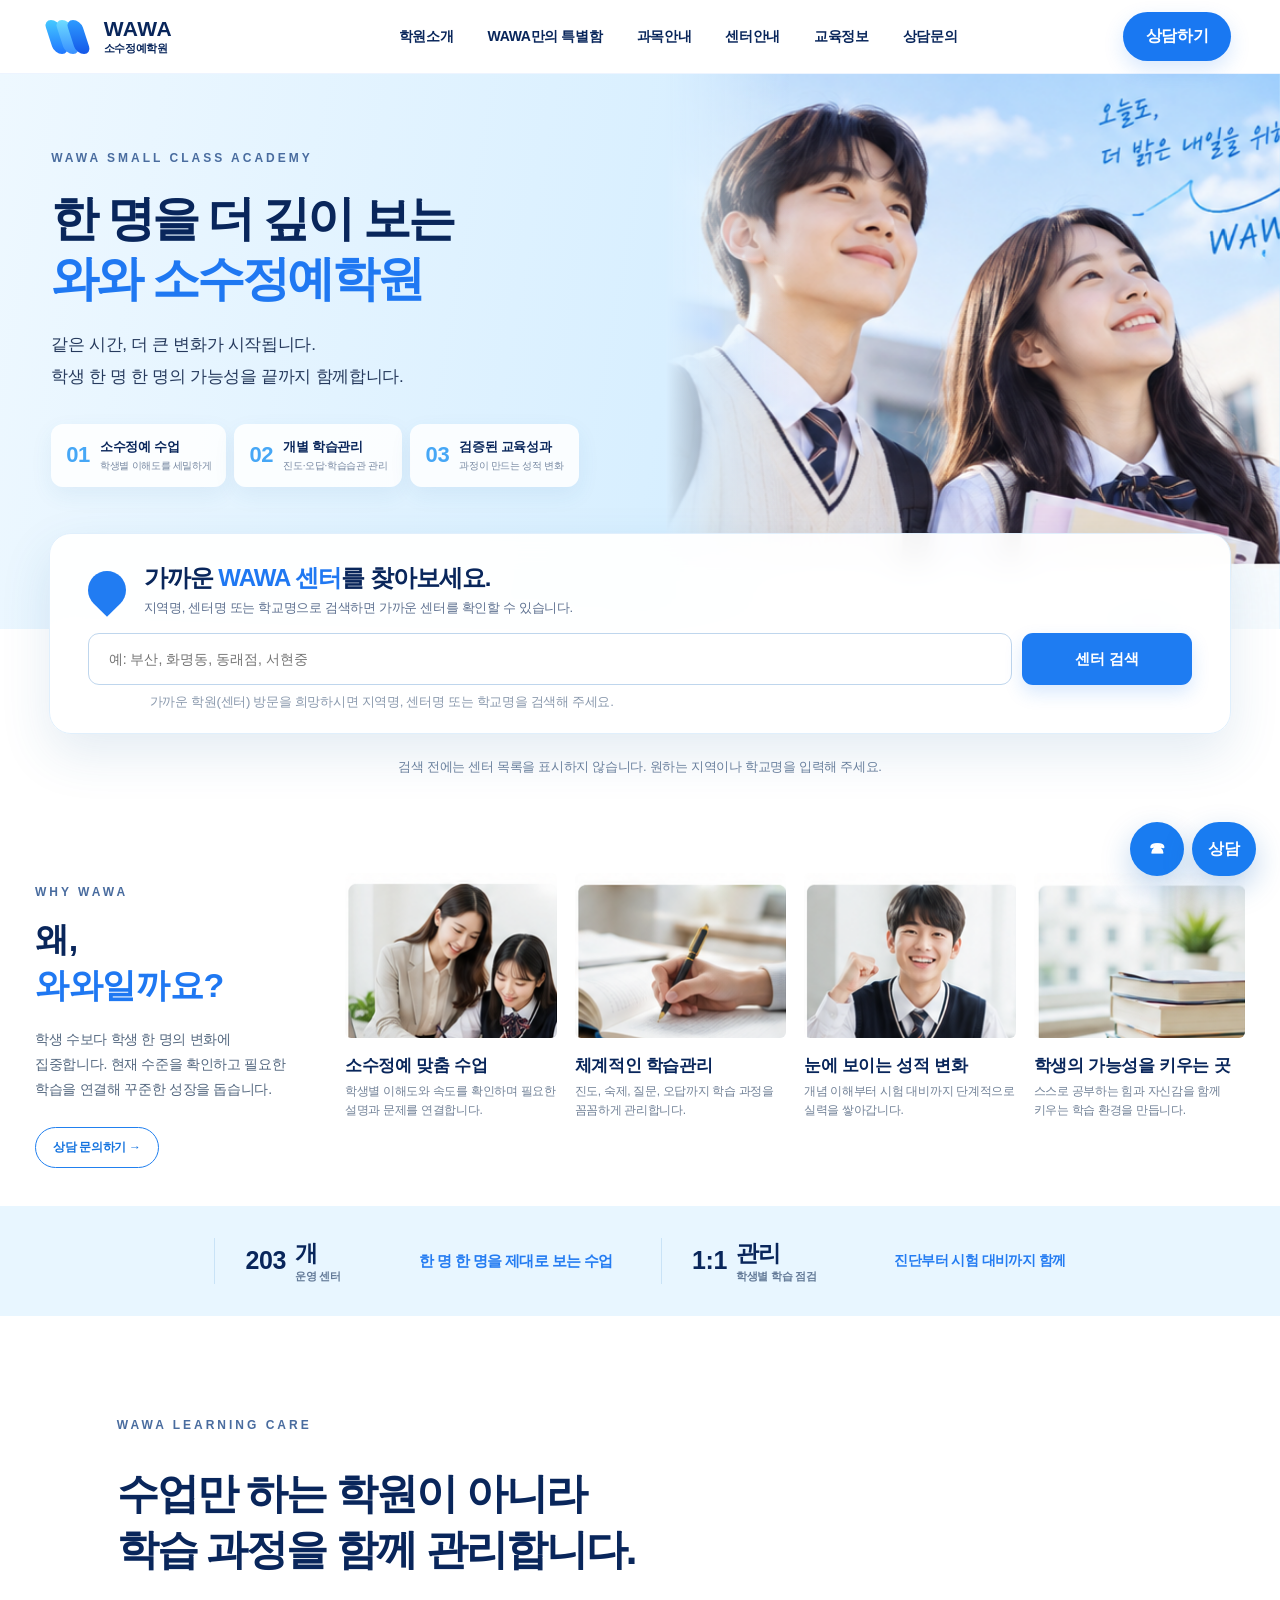
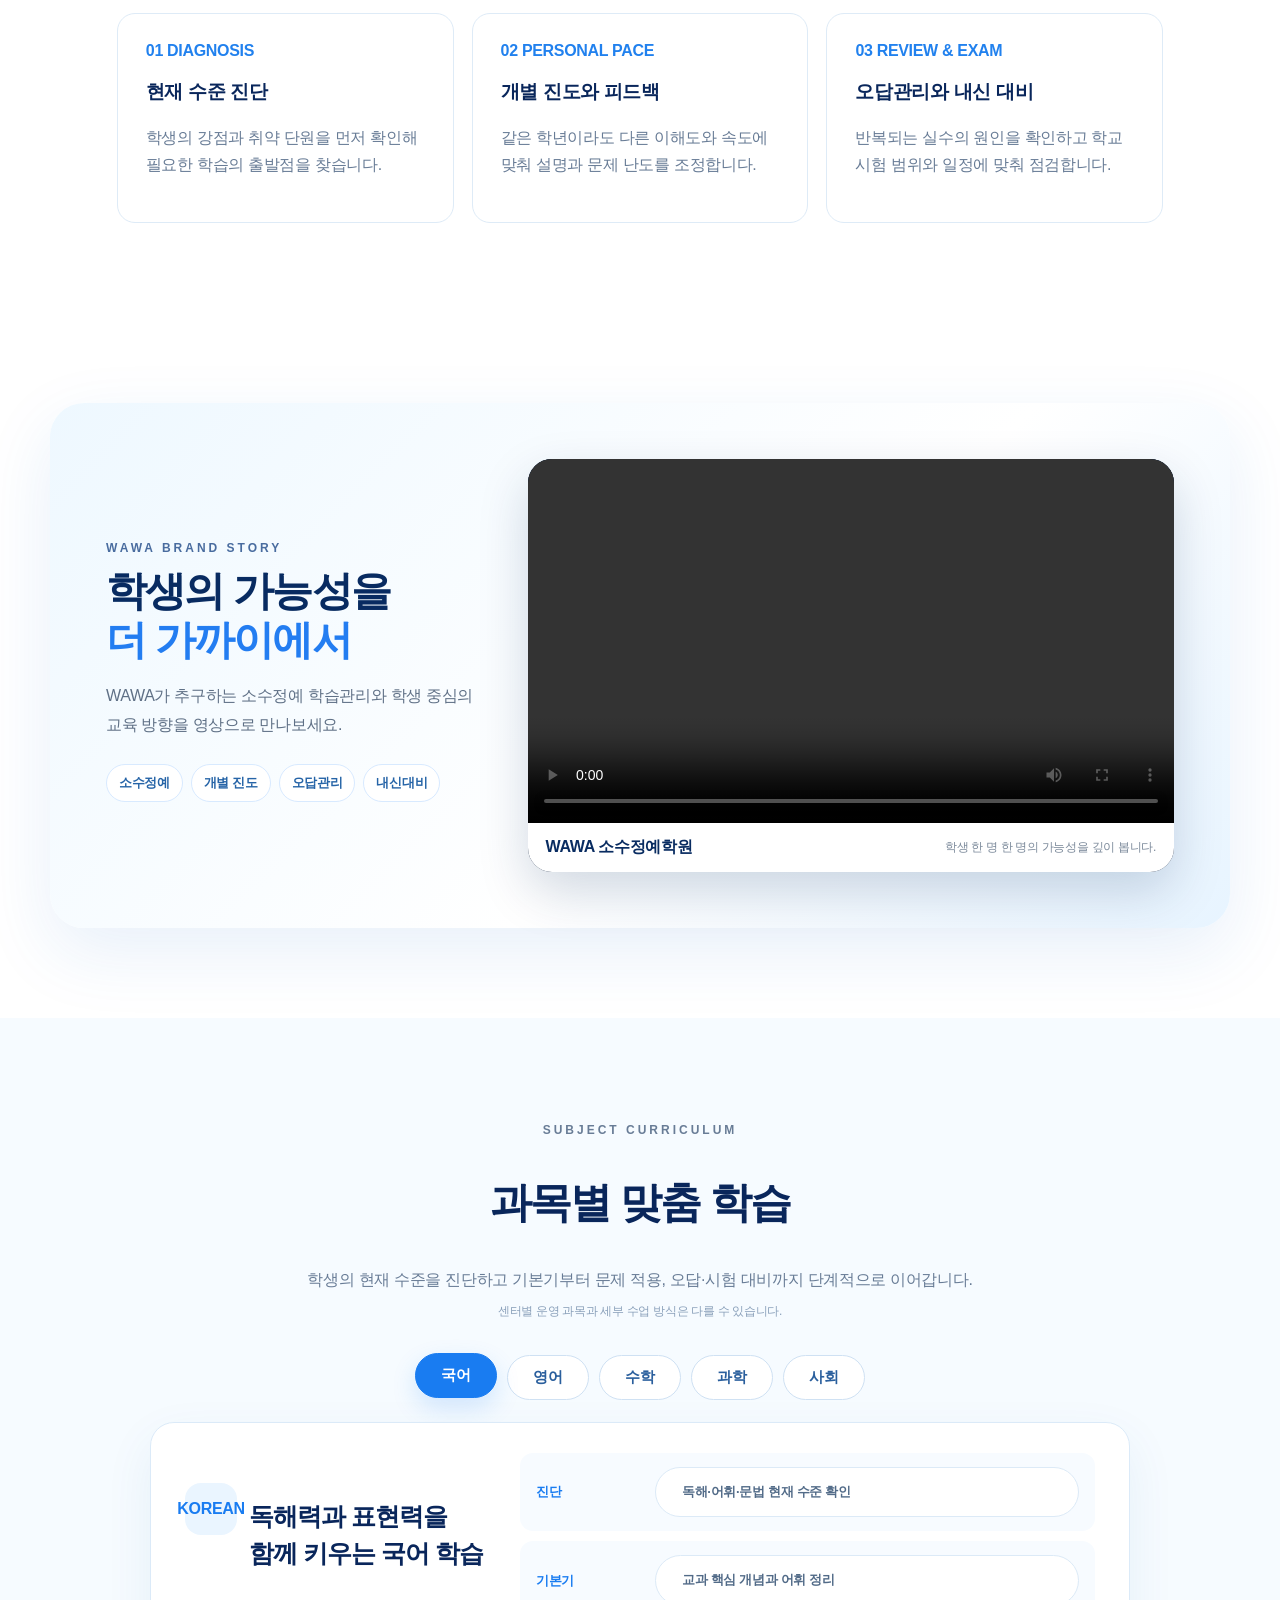
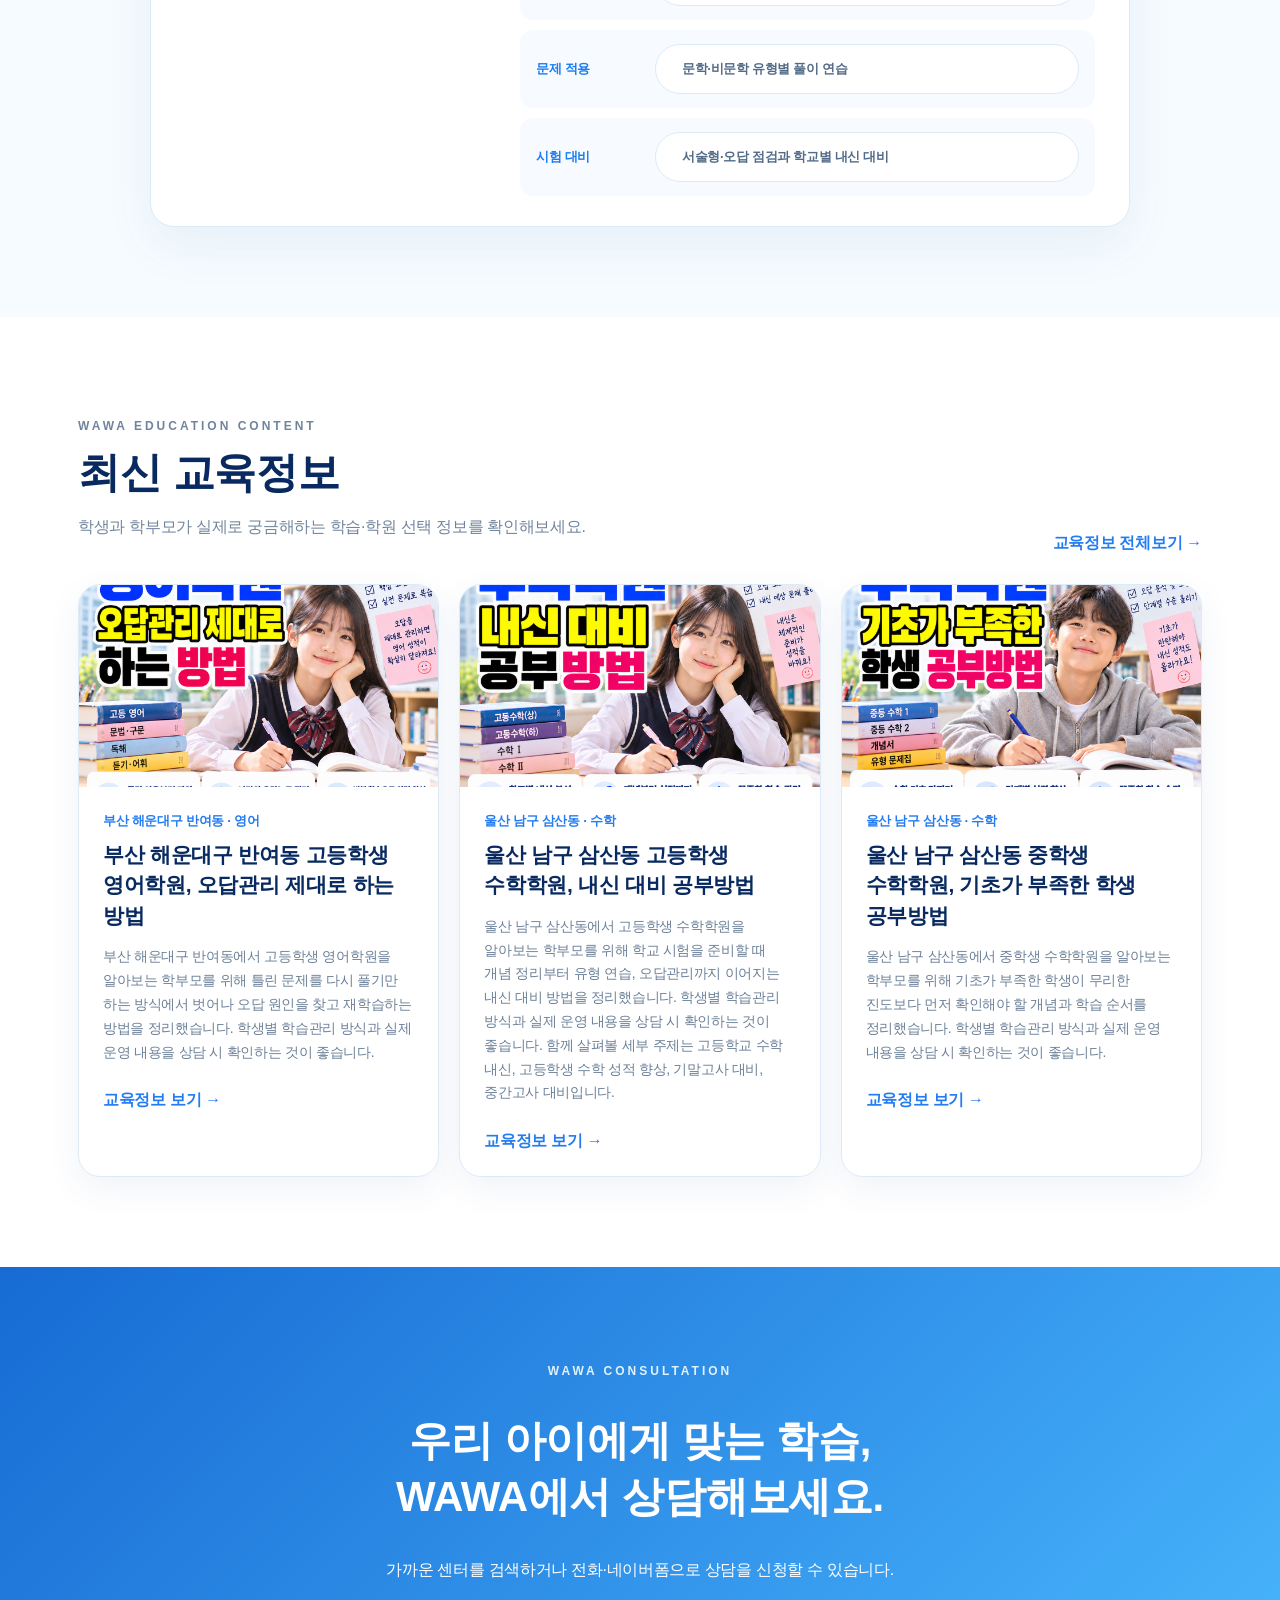
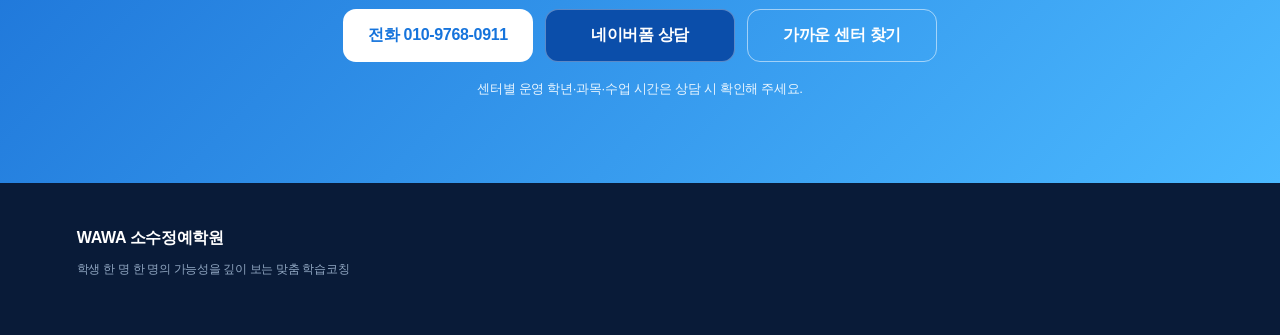
==== commit f96038be: "Add files via upload" ====
--- a/index.html
+++ b/index.html
@@ -5,9 +5,9 @@
 <meta name="description" content="WAWA 소수정예학원은 학생별 이해도와 학습 속도를 확인하며 개별 진도, 오답관리, 내신 대비를 함께 관리합니다. 전국 WAWA 센터를 검색하고 상담해보세요.">
 <meta name="robots" content="index,follow"><link rel="canonical" href="https://wawa-academy.netlify.app/">
 <meta name="naver-site-verification" content="d543000c79854238c80ed55fcc402723fc69e5c9">
-<meta property="og:type" content="website"><meta property="og:title" content="WAWA 소수정예학원"><meta property="og:description" content="한 명을 더 깊이 보는 WAWA 소수정예학원"><meta property="og:url" content="https://wawa-academy.netlify.app/"><meta property="og:image" content="https://wawa-academy.netlify.app/wawa-ai-students.png">
+<meta property="og:site_name" content="WAWA 소수정예학원"><meta name="application-name" content="WAWA 소수정예학원"><meta property="og:type" content="website"><meta property="og:title" content="WAWA 소수정예학원"><meta property="og:description" content="한 명을 더 깊이 보는 WAWA 소수정예학원"><meta property="og:url" content="https://wawa-academy.netlify.app/"><meta property="og:image" content="https://wawa-academy.netlify.app/wawa-ai-students.png">
 <link rel="icon" href="/favicon.ico" sizes="any"><link rel="icon" type="image/png" href="/favicon-192.png"><link rel="stylesheet" href="style.css">
-</head><body>
+<script type="application/ld+json">{"@context":"https://schema.org","@type":"WebSite","@id":"https://wawa-academy.netlify.app/#website","url":"https://wawa-academy.netlify.app/","name":"WAWA 소수정예학원","alternateName":["WAWA","wawa-academy"]}</script><script type="application/ld+json">{"@context":"https://schema.org","@type":"Organization","@id":"https://wawa-academy.netlify.app/#organization","name":"WAWA 소수정예학원","url":"https://wawa-academy.netlify.app/"}</script></head><body>
 <header class="topbar"><a class="brand" href="/"><span class="wmark"><i></i><i></i><i></i></span><span><strong>WAWA</strong><small>소수정예학원</small></span></a><nav><a href="#about">학원소개</a><a href="#difference">WAWA만의 특별함</a><a href="#subjects">과목안내</a><a href="#centers">센터안내</a><a href="blog.html">교육정보</a><a href="#consult">상담문의</a></nav><a class="consult-pill" href="https://naver.me/GZ6iPX5b" target="_blank" rel="noopener">상담하기</a></header>
 <main>
 <section class="hero" id="about"><div class="hero-copy"><p class="eyebrow">WAWA SMALL CLASS ACADEMY</p><h1>한 명을 더 깊이 보는<br><em>와와 소수정예학원</em></h1><p class="hero-desc">같은 시간, 더 큰 변화가 시작됩니다.<br>학생 한 명 한 명의 가능성을 끝까지 함께합니다.</p><div class="hero-points"><div><b>01</b><span><strong>소수정예 수업</strong><small>학생별 이해도를 세밀하게</small></span></div><div><b>02</b><span><strong>개별 학습관리</strong><small>진도·오답·학습습관 관리</small></span></div><div><b>03</b><span><strong>검증된 교육성과</strong><small>과정이 만드는 성적 변화</small></span></div></div></div><div class="hero-photo"><img src="wawa-ai-students.png" alt="WAWA 소수정예학원에서 공부하는 학생"></div></section>
@@ -163,6 +163,6 @@
 <section class="detail"><p class="eyebrow">WAWA LEARNING CARE</p><h2>수업만 하는 학원이 아니라<br>학습 과정을 함께 관리합니다.</h2><div class="detail-grid"><article><b>01 DIAGNOSIS</b><h3>현재 수준 진단</h3><p>학생의 강점과 취약 단원을 먼저 확인해 필요한 학습의 출발점을 찾습니다.</p></article><article><b>02 PERSONAL PACE</b><h3>개별 진도와 피드백</h3><p>같은 학년이라도 다른 이해도와 속도에 맞춰 설명과 문제 난도를 조정합니다.</p></article><article><b>03 REVIEW & EXAM</b><h3>오답관리와 내신 대비</h3><p>반복되는 실수의 원인을 확인하고 학교 시험 범위와 일정에 맞춰 점검합니다.</p></article></div></section>
 <section class="brand-video"><div class="video-copy"><p class="eyebrow">WAWA BRAND STORY</p><h2>학생의 가능성을<br><em>더 가까이에서</em></h2><p>WAWA가 추구하는 소수정예 학습관리와 학생 중심의 교육 방향을 영상으로 만나보세요.</p><div class="video-badges"><span>소수정예</span><span>개별 진도</span><span>오답관리</span><span>내신대비</span></div></div><div class="video-frame"><video controls preload="metadata" playsinline><source src="wawa-brand-intro.mp4" type="video/mp4">브라우저가 영상을 지원하지 않습니다.</video><div class="video-caption"><b>WAWA 소수정예학원</b><span>학생 한 명 한 명의 가능성을 깊이 봅니다.</span></div></div></section>
 <section class="subjects" id="subjects"><p class="eyebrow">SUBJECT CURRICULUM</p><h2>과목별 맞춤 학습</h2><p>학생의 현재 수준을 진단하고 기본기부터 문제 적용, 오답·시험 대비까지 단계적으로 이어갑니다.<br><small>센터별 운영 과목과 세부 수업 방식은 다를 수 있습니다.</small></p><div class="subject-tabs"><button class="subject-tab active" type="button" data-subject="국어">국어</button><button class="subject-tab" type="button" data-subject="영어">영어</button><button class="subject-tab" type="button" data-subject="수학">수학</button><button class="subject-tab" type="button" data-subject="과학">과학</button><button class="subject-tab" type="button" data-subject="사회">사회</button></div><div class="curriculum-wrap"><section class="curriculum active" data-panel="국어"><div class="subject-head"><b>KOREAN</b><h3>독해력과 표현력을 함께 키우는 국어 학습</h3></div><ol><li><strong>진단</strong><span>독해·어휘·문법 현재 수준 확인</span></li><li><strong>기본기</strong><span>교과 핵심 개념과 어휘 정리</span></li><li><strong>문제 적용</strong><span>문학·비문학 유형별 풀이 연습</span></li><li><strong>시험 대비</strong><span>서술형·오답 점검과 학교별 내신 대비</span></li></ol></section><section class="curriculum" data-panel="영어"><div class="subject-head"><b>ENGLISH</b><h3>어휘·문법·독해를 연결하는 영어 학습</h3></div><ol><li><strong>진단</strong><span>어휘·문법·독해 취약 영역 확인</span></li><li><strong>기본기</strong><span>필수 어휘와 문법 개념 정리</span></li><li><strong>문제 적용</strong><span>문장 해석과 지문 독해 유형 연습</span></li><li><strong>시험 대비</strong><span>교과서 본문·서술형·오답 집중 점검</span></li></ol></section><section class="curriculum" data-panel="수학"><div class="subject-head"><b>MATH</b><h3>개념부터 문제 해결까지 이어지는 수학 학습</h3></div><ol><li><strong>진단</strong><span>단원별 개념 이해도와 계산 정확도 확인</span></li><li><strong>기본기</strong><span>핵심 개념·공식과 기본 문제 정리</span></li><li><strong>문제 적용</strong><span>유형별 풀이와 서술 과정 훈련</span></li><li><strong>시험 대비</strong><span>취약 단원·오답·학교 시험 유형 점검</span></li></ol></section><section class="curriculum" data-panel="과학"><div class="subject-head"><b>SCIENCE</b><h3>개념 이해와 자료 해석을 강화하는 과학 학습</h3></div><ol><li><strong>진단</strong><span>단원별 개념과 용어 이해도 확인</span></li><li><strong>기본기</strong><span>핵심 원리·실험·개념 관계 정리</span></li><li><strong>문제 적용</strong><span>자료·그래프·탐구 유형 적용</span></li><li><strong>시험 대비</strong><span>암기 포인트·서술형·오답 점검</span></li></ol></section><section class="curriculum" data-panel="사회"><div class="subject-head"><b>SOCIAL</b><h3>개념 흐름과 핵심 용어를 잡는 사회 학습</h3></div><ol><li><strong>진단</strong><span>단원별 개념·용어 이해도 확인</span></li><li><strong>기본기</strong><span>핵심 개념과 시대·지역 흐름 정리</span></li><li><strong>문제 적용</strong><span>자료 해석과 개념 적용 연습</span></li><li><strong>시험 대비</strong><span>암기 포인트·서술형·오답 점검</span></li></ol></section></div></section>
-<!-- WAWA_EDU_START --><section class="home-education reveal" id="education"><div class="home-edu-head"><div><p class="eyebrow">WAWA EDUCATION CONTENT</p><h2>최신 교육정보</h2><p>학생과 학부모가 실제로 궁금해하는 학습·학원 선택 정보를 확인해보세요.</p></div><a href="blog.html">교육정보 전체보기 →</a></div><div class="home-edu-grid"><p class="home-edu-empty">교육정보를 불러오는 중입니다.</p></div></section><!-- WAWA_EDU_END -->
+<!-- WAWA_EDU_START --><section class="home-education reveal" id="education"><div class="home-edu-head"><div><p class="eyebrow">WAWA EDUCATION CONTENT</p><h2>최신 교육정보</h2><p>학생과 학부모가 실제로 궁금해하는 학습·학원 선택 정보를 확인해보세요.</p></div><a href="blog.html">교육정보 전체보기 →</a></div><div class="home-edu-grid"><a class="home-edu-card" href="posts/busan-high-english-wrong-answer-guide.html"><img src="/images/blog/반여동-영어-오답관리-학원-광고.png" alt="부산 해운대구 반여동 고등학생 영어학원, 오답관리 제대로 하는 방법 관련 학생 학습 장면" loading="lazy"><div><small>부산 해운대구 반여동 · 영어</small><h3>부산 해운대구 반여동 고등학생 영어학원, 오답관리 제대로 하는 방법</h3><p>부산 해운대구 반여동에서 고등학생 영어학원을 알아보는 학부모를 위해 틀린 문제를 다시 풀기만 하는 방식에서 벗어나 오답 원인을 찾고 재학습하는 방법을 정리했습니다. 학생별 학습관리 방식과 실제 운영 내용을 상담 시 확인하는 것이 좋습니다.</p><b>교육정보 보기 →</b></div></a><a class="home-edu-card" href="posts/ulsan-high-math-school-exam-guide.html"><img src="/images/blog/삼산동-고등-수학-내신-대비-전략.png" alt="울산 남구 삼산동 고등학생 수학학원, 내신 대비 공부방법 관련 학생 학습 장면" loading="lazy"><div><small>울산 남구 삼산동 · 수학</small><h3>울산 남구 삼산동 고등학생 수학학원, 내신 대비 공부방법</h3><p>울산 남구 삼산동에서 고등학생 수학학원을 알아보는 학부모를 위해 학교 시험을 준비할 때 개념 정리부터 유형 연습, 오답관리까지 이어지는 내신 대비 방법을 정리했습니다. 학생별 학습관리 방식과 실제 운영 내용을 상담 시 확인하는 것이 좋습니다. 함께 살펴볼 세부 주제는 고등학교 수학 내신, 고등학생 수학 성적 향상, 기말고사 대비, 중간고사 대비입니다.</p><b>교육정보 보기 →</b></div></a><a class="home-edu-card" href="posts/ulsan-middle-math-basic-study-guide.html"><img src="/images/blog/중학생-수학-기초-탄탄-학습법.png" alt="울산 남구 삼산동 중학생 수학학원, 기초가 부족한 학생 공부방법 관련 학생 학습 장면" loading="lazy"><div><small>울산 남구 삼산동 · 수학</small><h3>울산 남구 삼산동 중학생 수학학원, 기초가 부족한 학생 공부방법</h3><p>울산 남구 삼산동에서 중학생 수학학원을 알아보는 학부모를 위해 기초가 부족한 학생이 무리한 진도보다 먼저 확인해야 할 개념과 학습 순서를 정리했습니다. 학생별 학습관리 방식과 실제 운영 내용을 상담 시 확인하는 것이 좋습니다.</p><b>교육정보 보기 →</b></div></a></div></section><!-- WAWA_EDU_END -->
 <section class="cta" id="consult"><p class="eyebrow" style="color:#dff2ff">WAWA CONSULTATION</p><h2>우리 아이에게 맞는 학습,<br>WAWA에서 상담해보세요.</h2><p>가까운 센터를 검색하거나 전화·네이버폼으로 상담을 신청할 수 있습니다.</p><div class="contact-actions"><a class="contact-primary" href="tel:01097680911">전화 010-9768-0911</a><a class="contact-secondary" href="https://naver.me/GZ6iPX5b" target="_blank" rel="noopener">네이버폼 상담</a><a class="contact-ghost" href="#centers">가까운 센터 찾기</a></div><small class="contact-help">센터별 운영 학년·과목·수업 시간은 상담 시 확인해 주세요.</small></section>
 </main><footer><strong>WAWA 소수정예학원</strong><p>학생 한 명 한 명의 가능성을 깊이 보는 맞춤 학습코칭</p></footer><div class="floating-contact"><a href="tel:01097680911" aria-label="전화 상담">☎</a><a href="https://naver.me/GZ6iPX5b" target="_blank" rel="noopener" aria-label="상담 신청">상담</a></div><script src="script.js"></script></body></html>
--- a/style.css
+++ b/style.css
@@ -48,3 +48,11 @@
 .center-card .registration{margin:8px 0;color:#526b8c;font-size:13px;line-height:1.55}.center-card .registration b{color:#173a6b;margin-right:6px}
 /* v13.4.1 — homepage education feed */
 .home-education{max-width:1180px;margin:0 auto;padding:90px 28px}.home-edu-head{display:flex;align-items:end;justify-content:space-between;gap:24px;margin-bottom:30px}.home-edu-head h2{font-size:42px;color:#082a60;margin:8px 0}.home-edu-head p{color:#71849d}.home-edu-head>a{color:#247cf2;font-weight:900;text-decoration:none}.home-edu-grid{display:grid;grid-template-columns:repeat(3,minmax(0,1fr));gap:20px}.home-edu-card{display:block;overflow:hidden;border:1px solid #deebf7;border-radius:22px;background:#fff;text-decoration:none;box-shadow:0 12px 34px rgba(24,89,154,.07);transition:.25s}.home-edu-card:hover{transform:translateY(-5px);box-shadow:0 18px 42px rgba(24,89,154,.12)}.home-edu-card img{width:100%;aspect-ratio:16/9;object-fit:cover;display:block}.home-edu-card>div{padding:24px}.home-edu-card small{color:#247cf2;font-weight:900}.home-edu-card h3{font-size:21px;line-height:1.45;color:#082a60;margin:10px 0}.home-edu-card p{font-size:14px;line-height:1.7;color:#6c8098}.home-edu-card b{display:inline-block;margin-top:12px;color:#247cf2}.home-edu-empty{color:#71849d}@media(max-width:800px){.home-edu-grid{grid-template-columns:1fr}.home-edu-head{align-items:flex-start;flex-direction:column}.home-edu-head h2{font-size:34px}.home-education{padding:65px 20px}}
+
+/* FIX 2026-10-28: homepage education cards must remain visible without JS reveal */
+.home-education.reveal,
+.home-education.reveal:not(.is-visible){
+  opacity:1 !important;
+  transform:none !important;
+  visibility:visible !important;
+}
